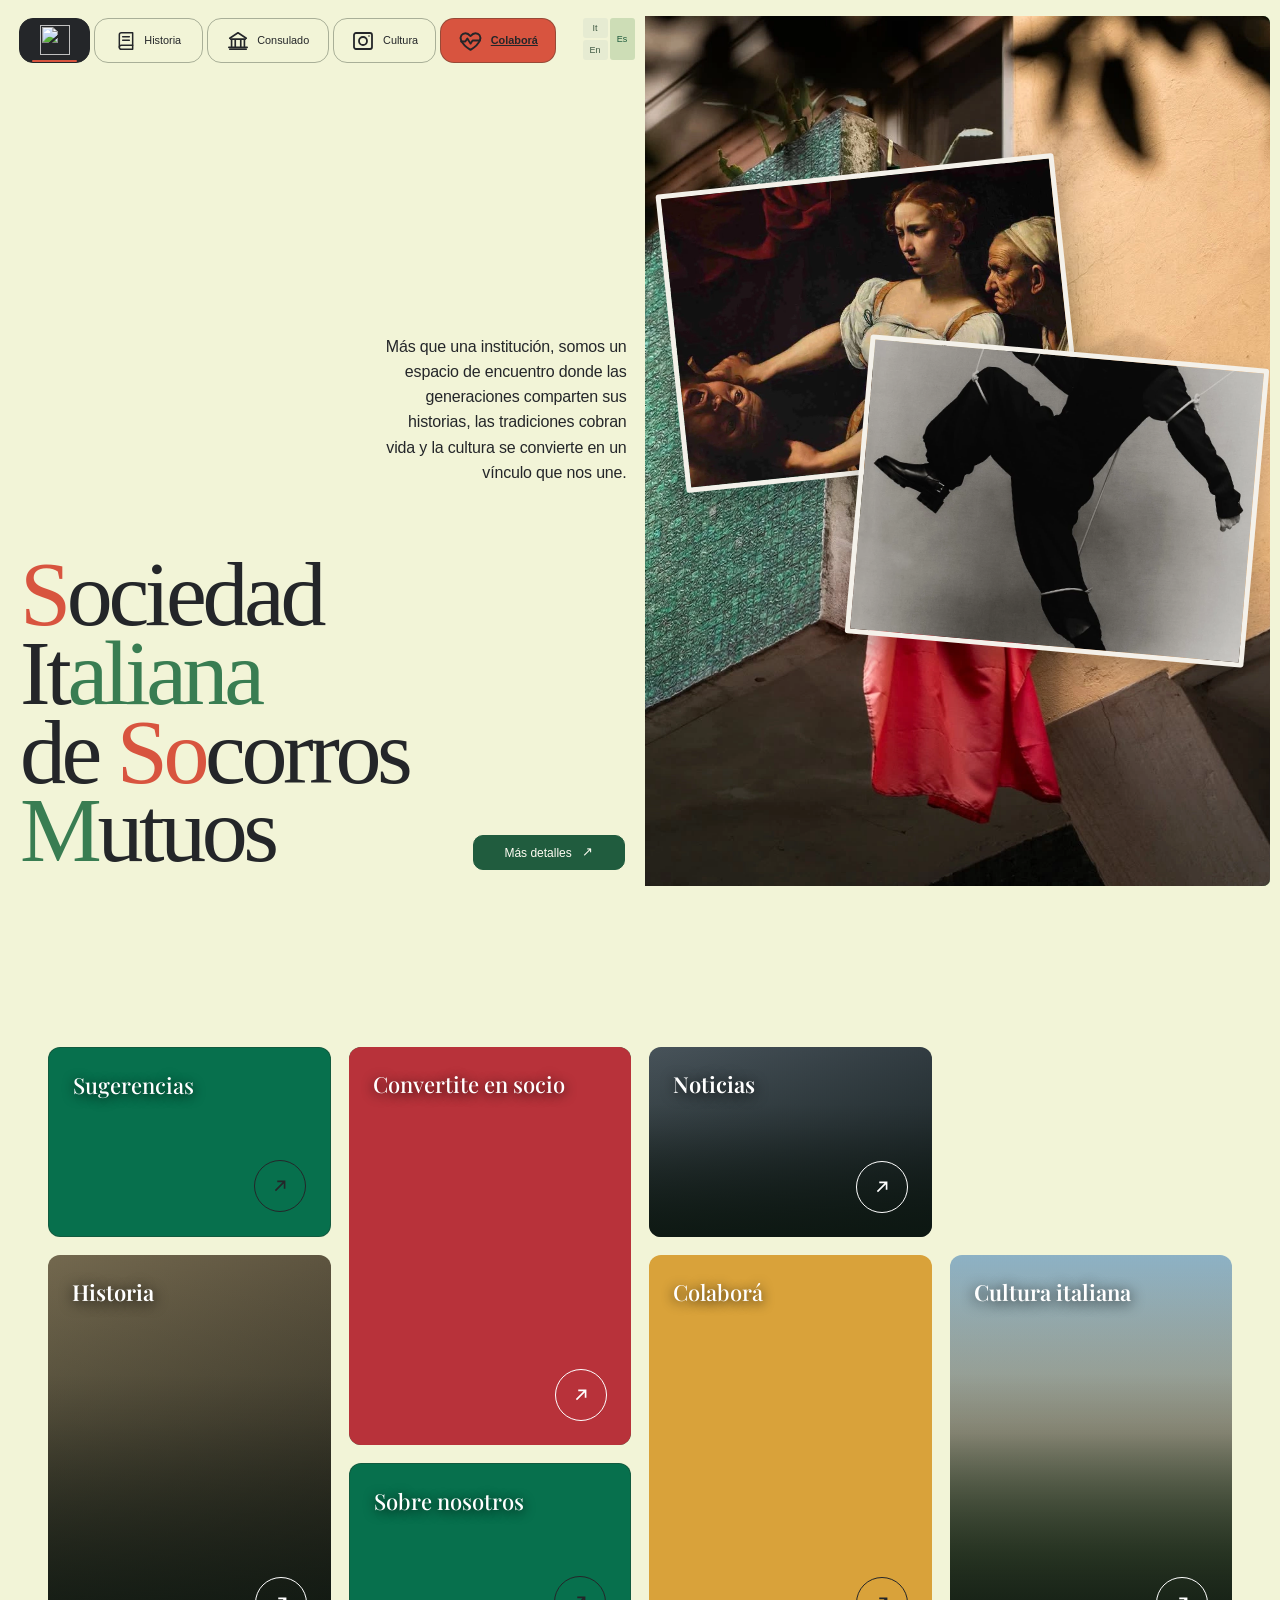
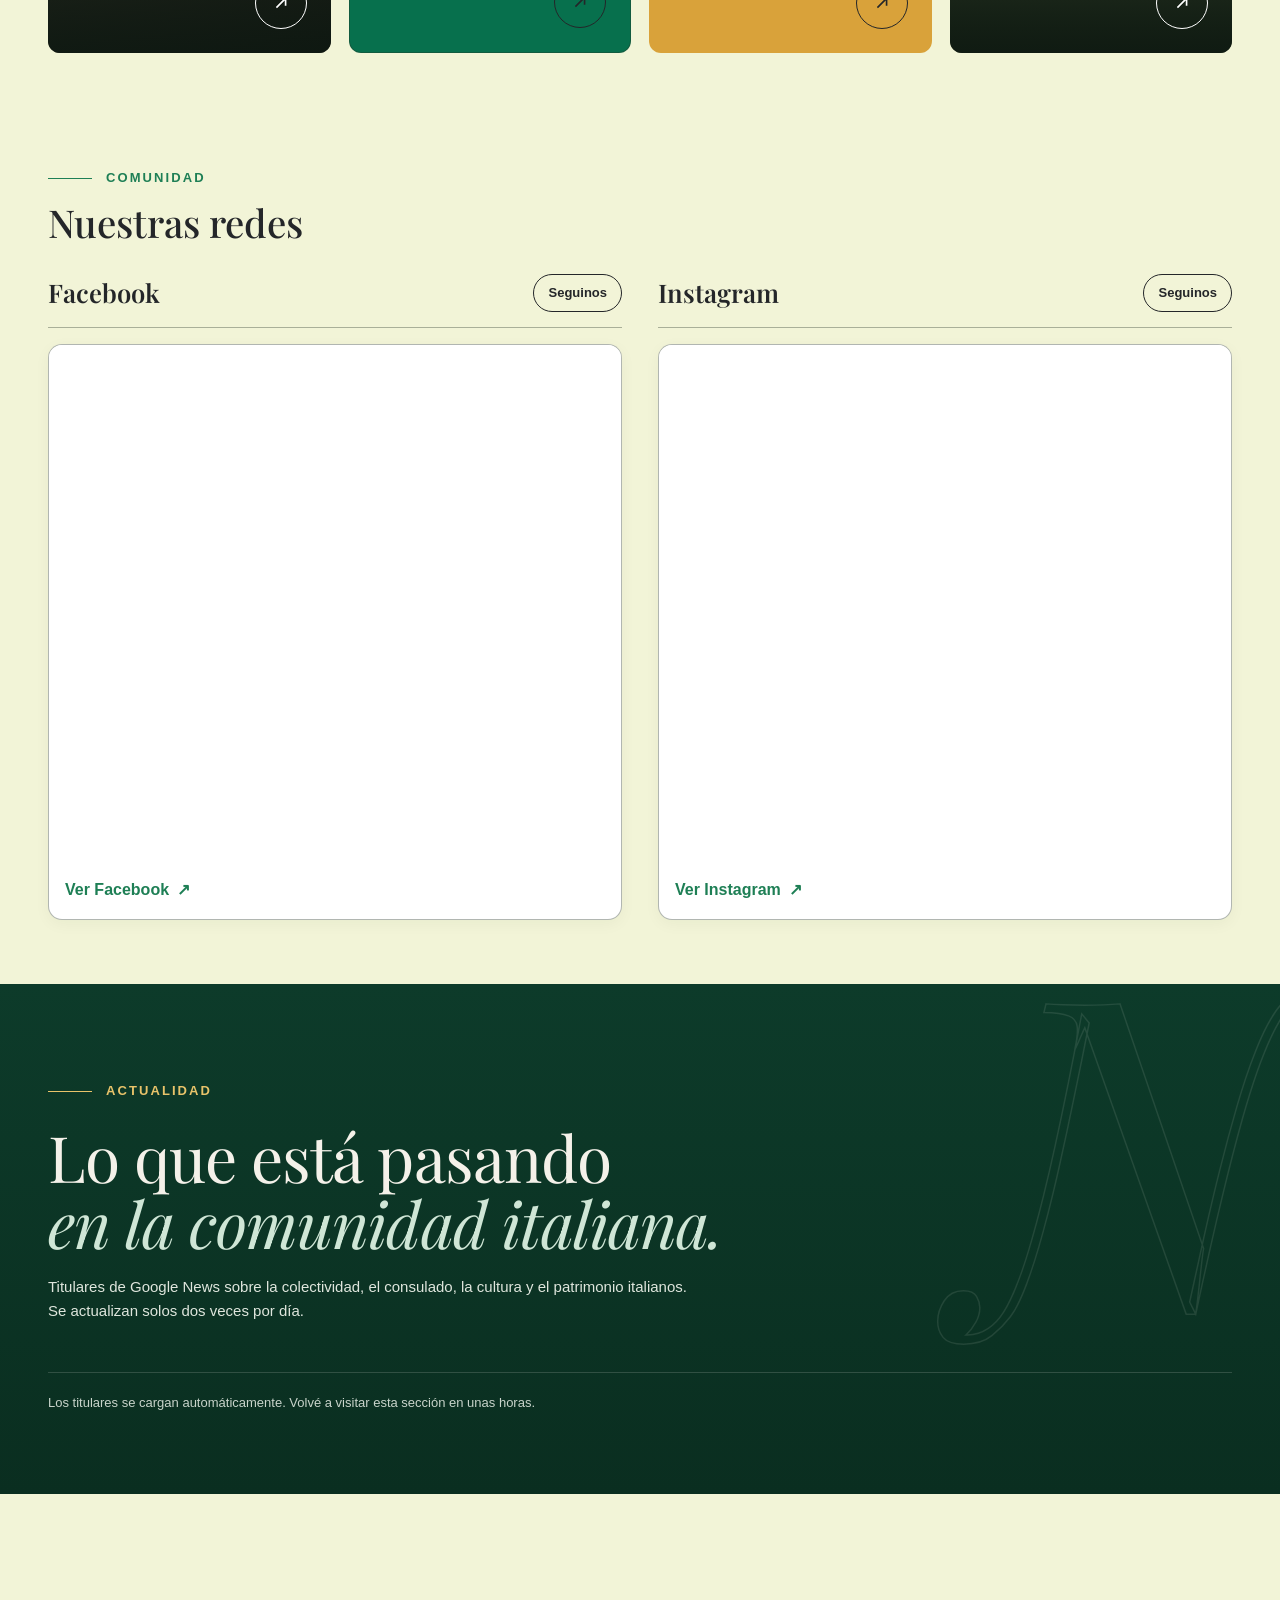
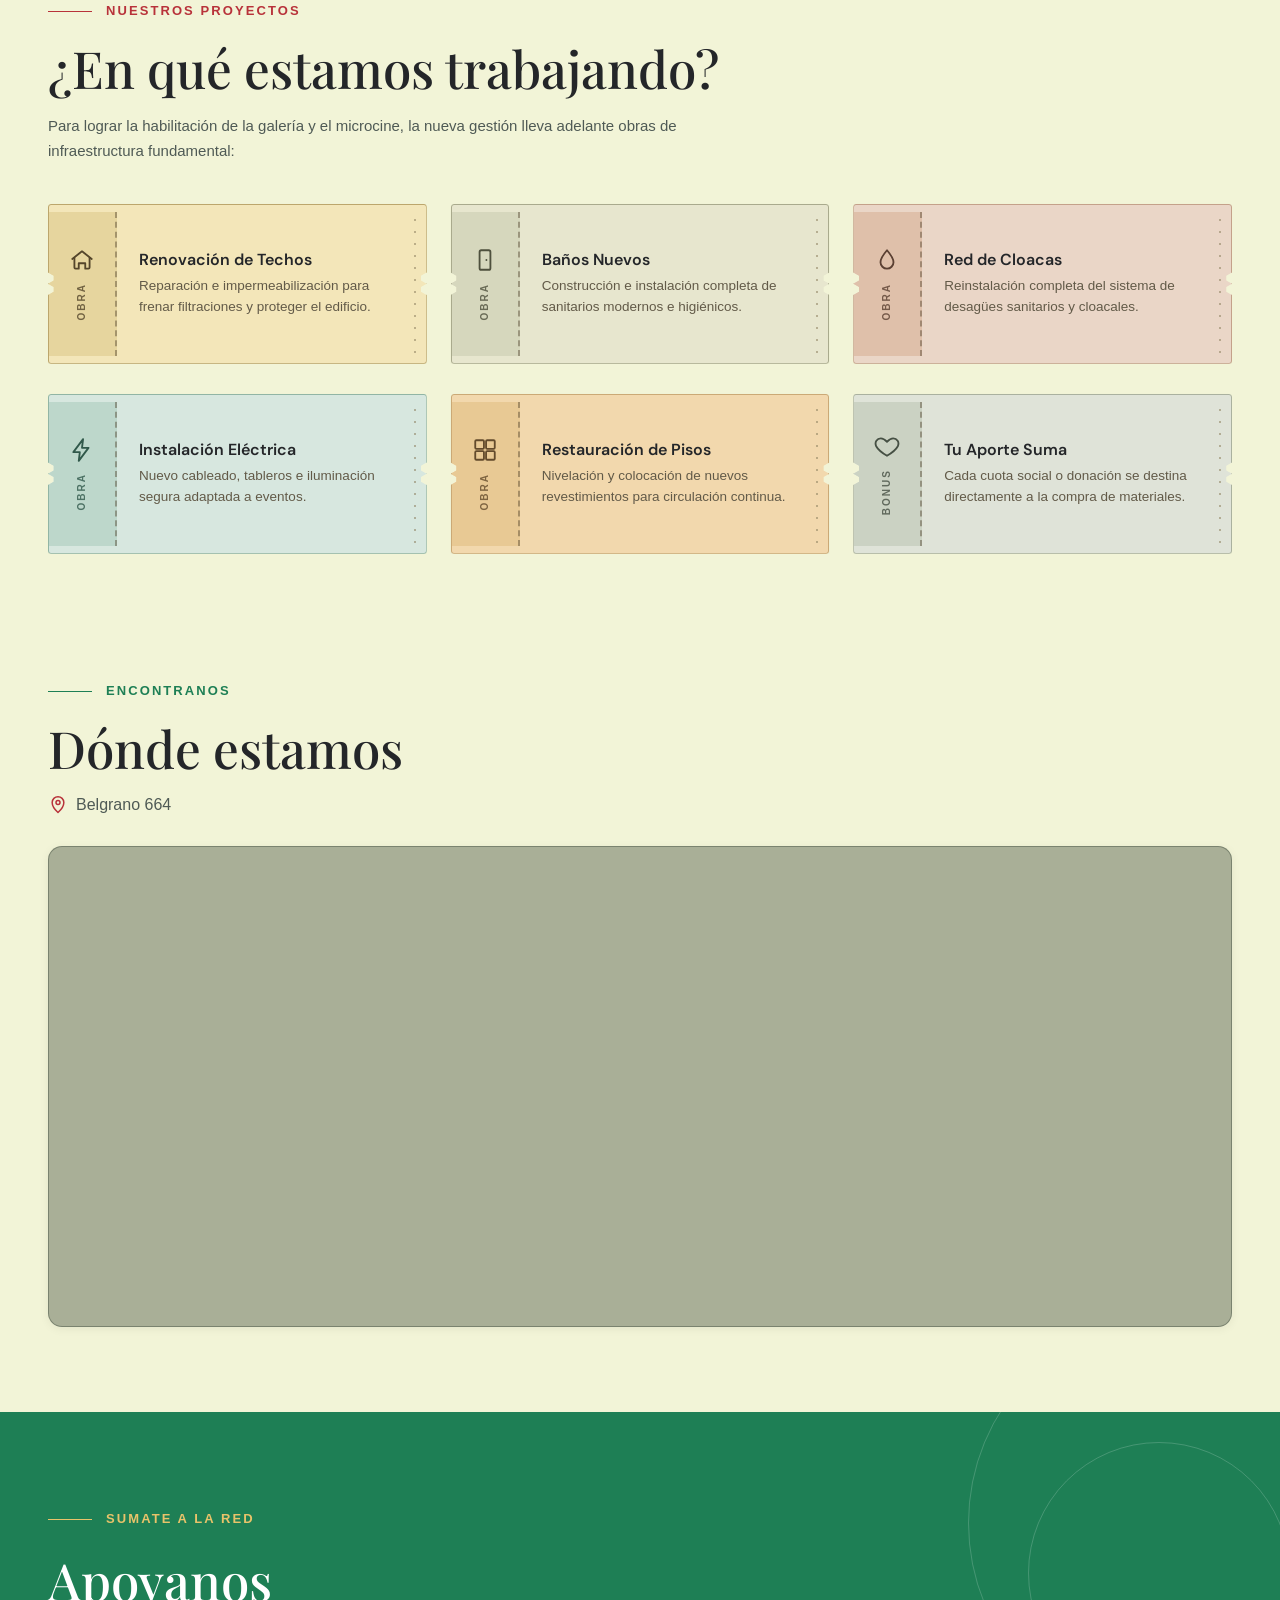
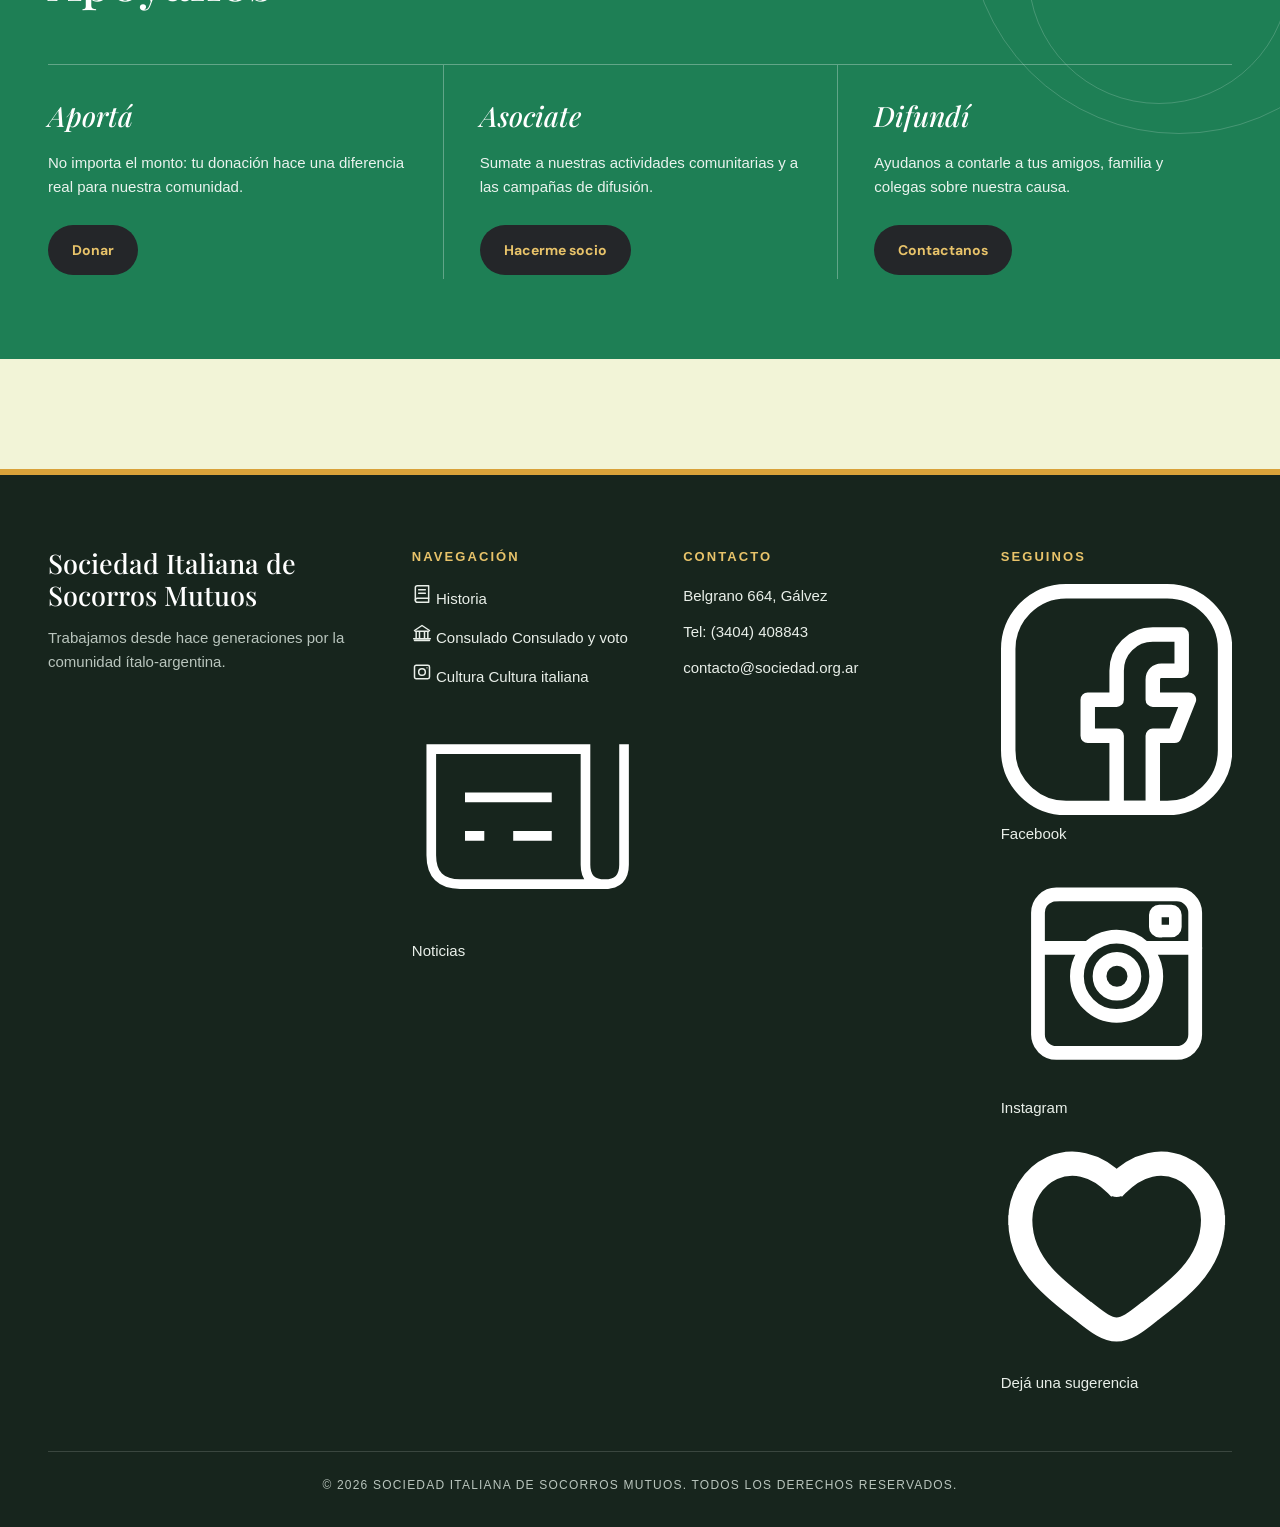
==== index.html @ 92e9dd6b "Sección Noticias" ====
<!DOCTYPE html>
<html lang="es">
<head>
<meta charset="UTF-8">
<meta name="viewport" content="width=device-width, initial-scale=1, viewport-fit=cover">
<title>Sociedad Italiana de Socorros Mutuos</title>
<link rel="shortcut icon" href="img/logo.png" type="image/png">
<link rel="preconnect" href="https://fonts.googleapis.com">
<link rel="preconnect" href="https://fonts.gstatic.com" crossorigin>
<link href="https://fonts.googleapis.com/css2?family=Archivo+Black&family=DM+Sans:wght@400;500;600;700&family=Playfair+Display:ital,wght@0,500;0,600;1,500&display=swap" rel="stylesheet">
<link rel="stylesheet" href="styles.css">
<link rel="stylesheet" href="css/noticias.css">
<script src="script.js?v=2" defer></script>
<script src="js/noticias.js" defer></script>
<script src="js/noticias-portada.js" defer></script>
</head>
<body>

<a class="skip" href="#contenido" data-i18n="skip">Ir al contenido</a>

<main id="contenido">
  <section class="site-card" aria-label="Sociedad Italiana de Socorros Mutuos">
    <section class="intro" aria-labelledby="headline">
      <nav class="navigation" aria-label="Navegación principal">
        <button class="nav-tab active" type="button" data-section="greens" aria-pressed="true" href="index.html">
          <span data-label="inicio"><img src="img/logo.png" class="icon-logo"></span>
        </button>
        <button class="nav-tab" type="button" data-section="historia" aria-pressed="false" href="historia.html">
          <svg class="nav-icon" viewBox="0 0 24 24" aria-hidden="true"><path d="M4 19.5A2.5 2.5 0 0 1 6.5 17H20"/><path d="M6.5 2H20v20H6.5A2.5 2.5 0 0 1 4 19.5v-15A2.5 2.5 0 0 1 6.5 2Z"/><path d="M8 7h8M8 11h8"/></svg>
          <span data-label="historia">Historia</span>
        </button>
        <button class="nav-tab" type="button" data-section="consulado" aria-pressed="false" href="consulado.html" >
<svg class="nav-icon nav-icon--consulate" viewBox="0 0 24 24" aria-hidden="true"><path d="m3 9 9-6 9 6"/><path d="M4 10h16M5 10v9M9 10v9M15 10v9M19 10v9M3 21h18M2 19h20"/></svg>          <span data-label="consulado">Consulado</span>
        </button>
        <button class="nav-tab" type="button" data-section="cultura" aria-pressed="false" href="cultura.html">
<svg class="nav-icon nav-icon--culture" viewBox="0 0 24 24" fill="none" stroke="currentColor" stroke-width="1.8" stroke-linecap="round" stroke-linejoin="round" aria-hidden="true"><rect x="3" y="4" width="18" height="16" rx="2"/><circle cx="12" cy="12" r="4"/><circle cx="18" cy="7" r=".8" fill="currentColor" stroke="none"/></svg>          <span data-label="cultura">Cultura</span>
        </button>
                  <a class="nav-tab" data-section="colabora" href="contacto.html" aria-label="Colaborá">
          <svg class="nav-icon nav-icon--collab" viewBox="0 0 24 24" fill="none" stroke="currentColor" stroke-width="1.8" stroke-linecap="round" stroke-linejoin="round" aria-hidden="true"><path d="M12 21s-7-4.35-9-9.2C1.5 8.2 3.8 5 7.2 5c2 0 3.4 1.1 4.8 2.8C13.4 6.1 14.8 5 16.8 5 20.2 5 22.5 8.2 21 11.8 19 16.65 12 21 12 21Z"/><path d="M3 13h4l2-3 3 5 2-3h7"/></svg>          
          <span data-i18n="navCollab">Colaborá</span>
          </a>
      <div class="languages" aria-label="Idioma">
        <button class="language" type="button" data-lang="it" aria-label="Italiano">It</button>
        <button class="language other" type="button" data-lang="en" aria-label="English">En</button>
        <button class="language active" type="button" data-lang="es" aria-label="Español" aria-pressed="true">Es</button>
      </div>

      </nav>

      <p class="description" id="description">Más que una institución, somos un espacio de encuentro donde las generaciones comparten sus historias, las tradiciones cobran vida y la cultura se convierte en un vínculo que nos une.</p>

      <h1 class="headline" id="headline"><span class="accent-red">S</span><span class="ink">ociedad</span><br><span class="ink">It</span><span class="accent-green">aliana</span><br><span class="ink">de </span><span class="accent-red">So</span><span class="ink">corros</span><br><span class="accent-green">M</span><span class="ink">utuos</span></h1>

      <button class="explore" id="explore" type="button">
        <span id="explore-label">Más detalles</span><span class="arrow" aria-hidden="true">↗</span>
      </button>
    </section>

    <section class="artwork" aria-label="Imagen principal de la Sociedad Italiana">
      <img class="hero-main" src="img/cosmos_84277699.webp" alt="Imagen principal de la Sociedad Italiana">
      <img class="hero-float hero-float--top" src="img/cosmos_1830981906.webp" alt="Detalle visual de la historia de la institución">
      <img class="hero-float hero-float--bottom" src="img/cosmos_593252605.webp" alt="Detalle visual de la cultura italiana">
    </section>
  </section>

  <!-- ACCESOS RÁPIDOS -->
  <section class="access wrap" id="accesos" aria-label="Accesos rápidos">
    <br><br>
    <div class="tiles">
      <a class="tile t-white sug" href="contacto.html"><span data-i18n="tSug">Sugerencias</span><span class="arr"><svg viewBox="0 0 24 24" fill="none" stroke="currentColor" stroke-width="1.8" aria-hidden="true"><path d="M7 17 17 7M9 7h8v8"/></svg></span></a>
      <a class="tile hist" href="historia.html">
        <img class="tile-img" src="img/" alt="" onerror="this.remove()">
        <span data-i18n="tHist">Historia</span><span class="arr"><svg viewBox="0 0 24 24" fill="none" stroke="currentColor" stroke-width="1.8" aria-hidden="true"><path d="M7 17 17 7M9 7h8v8"/></svg></span></a>
      <a class="tile t-green cons" href="consulado.html"><span data-i18n="tCons">Consulado y voto electoral</span><span class="arr"><svg viewBox="0 0 24 24" fill="none" stroke="currentColor" stroke-width="1.8" aria-hidden="true"><path d="M7 17 17 7M9 7h8v8"/></svg></span></a>
      <a class="tile noti" href="#noticias">
        <img class="tile-img" src="img/" alt="" onerror="this.remove()">
        <span data-i18n="tNoti">Noticias</span><span class="arr"><svg viewBox="0 0 24 24" fill="none" stroke="currentColor" stroke-width="1.8" aria-hidden="true"><path d="M7 17 17 7M9 7h8v8"/></svg></span></a>
      <a class="tile t-white sobre" href="nosotros.html"><span data-i18n="tSobre">Sobre nosotros</span><span class="arr"><svg viewBox="0 0 24 24" fill="none" stroke="currentColor" stroke-width="1.8" aria-hidden="true"><path d="M7 17 17 7M9 7h8v8"/></svg></span></a>
      <a class="tile t-gold colab" href="contacto.html"><span data-i18n="tColab">Colaborá</span><span class="arr"><svg viewBox="0 0 24 24" fill="none" stroke="currentColor" stroke-width="1.8" aria-hidden="true"><path d="M7 17 17 7M9 7h8v8"/></svg></span></a>
      <a class="tile t-red conv" href="contacto.html"><span data-i18n="tConv">Convertite en socio</span><span class="arr"><svg viewBox="0 0 24 24" fill="none" stroke="currentColor" stroke-width="1.8" aria-hidden="true"><path d="M7 17 17 7M9 7h8v8"/></svg></span></a>
      <a class="tile cult" href="cultura.html">
        <img class="tile-img" src="img/" alt="" onerror="this.remove()">
        <span data-i18n="tCult">Cultura italiana</span><span class="arr"><svg viewBox="0 0 24 24" fill="none" stroke="currentColor" stroke-width="1.8" aria-hidden="true"><path d="M7 17 17 7M9 7h8v8"/></svg></span></a>
    </div>
  </section>

  <!-- REDES SOCIALES: Facebook e Instagram en columnas paralelas -->
  <section class="social-section wrap" id="redes-sociales" aria-label="Redes sociales">
    <div class="section-heading"><p class="eyebrow">Comunidad</p><h2 class="big">Nuestras redes</h2></div>
    <div class="social-columns">
      <section class="social-panel" aria-labelledby="facebook-title">
        <div class="panel-head"><h3 id="facebook-title">Facebook</h3><a class="follow" id="fb-follow" href="https://www.facebook.com/TeatroMarconiGalvezItaliaUnida/?locale=es_LA" target="_blank" rel="noopener">Seguinos</a></div>
        <div class="social-embed social-embed--facebook"><iframe title="Publicaciones de Facebook: Teatro Marconi Gálvez Italia Unida" src="https://www.facebook.com/plugins/page.php?href=https%3A%2F%2Fwww.facebook.com%2FTeatroMarconiGalvezItaliaUnida%2F%3Flocale%3Des_LA&tabs=timeline&width=500&height=520&small_header=false&adapt_container_width=true&hide_cover=false&show_facepile=true" width="500" height="520" style="border:none;overflow:hidden;width:100%;max-width:500px" scrolling="no" frameborder="0" allowfullscreen="true" allow="autoplay; clipboard-write; encrypted-media; picture-in-picture; web-share"></iframe><a href="https://www.facebook.com/TeatroMarconiGalvezItaliaUnida/?locale=es_LA" target="_blank" rel="noopener">Ver Facebook <span aria-hidden="true">↗</span></a></div>
      </section>
      <section class="social-panel" aria-labelledby="instagram-title">
        <div class="panel-head"><h3 id="instagram-title">Instagram</h3><a class="follow" id="ig-link" href="https://www.instagram.com/sociedaditalianagalvez/" target="_blank" rel="noopener">Seguinos</a></div>
        <div class="social-embed social-embed--instagram"><iframe title="Perfil de Instagram de Sociedad Italiana Gálvez" src="https://www.instagram.com/sociedaditalianagalvez/embed" width="400" height="520" style="border:0;width:100%;max-width:400px" frameborder="0" scrolling="no" allowtransparency="true"></iframe><a href="https://www.instagram.com/sociedaditalianagalvez/" target="_blank" rel="noopener">Ver Instagram <span aria-hidden="true">↗</span></a></div>
      </section>
    </div>
  </section>

  <!-- NOTICIAS DE ITALIA: sección independiente debajo de las redes -->
  

  <!-- NOTICIAS: titulares automáticos de Google News (GitHub Actions actualiza js/noticias.js dos veces por día) -->
  <section class="noticias-franja" id="noticias" aria-labelledby="noticias-titulo">
    <div class="wrap noticias-in">
      <p class="eyebrow" data-noticias="eyebrow">Actualidad</p>
      <h2 class="noticias-titulo" id="noticias-titulo"><span data-noticias="titulo">Lo que está pasando</span> <em data-noticias="tituloEm">en la comunidad italiana.</em></h2>
      <p class="noticias-nota" data-noticias="nota">Titulares de Google News sobre la colectividad, el consulado, la cultura y el patrimonio italianos. Se actualizan solos dos veces por día.</p>
      <ol class="noticias-lista" id="noticias-lista"></ol>
      <p class="noticias-estado" id="noticias-estado"></p>
    </div>
  </section>

  <!-- EN QUÉ ESTAMOS TRABAJANDO -->
  <section class="works wrap">
    <p class="eyebrow" data-i18n="worksEyebrow">Nuestros proyectos</p>
    <h2 class="big" data-i18n="worksTitle">¿En qué estamos trabajando?</h2>
    <p class="works-sub" data-i18n="worksSub">Para lograr la habilitación de la galería y el microcine, la nueva gestión lleva adelante obras de infraestructura fundamental:</p>
    <div class="tickets" id="works-grid"></div>
  </section>

  <!-- DÓNDE ESTAMOS -->
  <section class="map-sec wrap">
    <p class="eyebrow" data-i18n="mapEyebrow">Encontranos</p>
    <h2 class="big" data-i18n="mapTitle">Dónde estamos</h2>
    <p class="map-addr">
      <svg viewBox="0 0 24 24" fill="none" stroke="currentColor" stroke-width="1.8" stroke-linecap="round" stroke-linejoin="round" aria-hidden="true"><path d="M12 21s7-6.2 7-12a7 7 0 1 0-14 0c0 5.8 7 12 7 12Z"/><circle cx="12" cy="9" r="2.4"/></svg>
      Belgrano 664
    </p>
    <div class="map-frame">
      <iframe src="https://www.google.com/maps?q=Belgrano+664&output=embed" loading="lazy" referrerpolicy="no-referrer-when-downgrade" title="Mapa: Belgrano 664"></iframe>
    </div>
    <br>
  </section>
</main>

  <!-- APOYANOS -->
  <section class="support">
    <div class="wrap support-in">
      <p class="eyebrow" data-i18n="supportEyebrow">Sumate a la red</p>
      <h2 class="big" data-i18n="supportTitle">Apoyanos</h2>
      <div class="support-grid">
        <div class="support-col">
          <h3 data-i18n="supportDonateTitle">Aportá</h3>
          <p data-i18n="supportDonateText">No importa el monto: tu donación hace una diferencia real para nosotros.</p>
          <a class="support-btn" href="contacto.html" data-i18n="supportDonateBtn">Donar</a>
        </div>
        <div class="support-col">
          <h3 data-i18n="supportJoinTitle">Asociate</h3>
          <p data-i18n="supportJoinText">Tu membresía nos permite sostener nuestros proyectos y crecer mes a mes.</p>
          <a class="support-btn" href="contacto.html" data-i18n="supportJoinBtn">Hacerme socio</a>
        </div>
        <div class="support-col">
          <h3 data-i18n="supportShareTitle">Colaborá</h3>
          <p data-i18n="supportShareText">Sumá tu empresa como sponsor o colaborá con insumos para potenciar nuestro trabajo.</p>
          <a class="support-btn" href="contacto.html" data-i18n="supportShareBtn">Contactanos</a>
        </div>
      </div>
    </div>
  </section>

<!-- PIE DE PÁGINA -->
<footer class="foot">
  <div class="foot-in">
    <div class="foot-grid">
      <div>
        <p class="foot-logo" data-i18n="orgName">Sociedad Italiana de Socorros Mutuos</p>
        <p class="foot-sub" data-i18n="footAbout">Trabajamos desde hace generaciones por la comunidad ítalo-argentina.</p>
      </div>
      <div>
        <h4 data-i18n="fNav">Navegación</h4>
        <ul>
          <li>
            <svg class="nav-icon" viewBox="0 0 24 24" aria-hidden="true"><path d="M4 19.5A2.5 2.5 0 0 1 6.5 17H20"/><path d="M6.5 2H20v20H6.5A2.5 2.5 0 0 1 4 19.5v-15A2.5 2.5 0 0 1 6.5 2Z"/><path d="M8 7h8M8 11h8"/></svg>
            <a href="historia.html" data-i18n="fHist">Sobre nosotros</a></li>

          <li><svg class="nav-icon nav-icon--consulate" viewBox="0 0 24 24" aria-hidden="true"><path d="m3 9 9-6 9 6"/><path d="M4 10h16M5 10v9M9 10v9M15 10v9M19 10v9M3 21h18M2 19h20"/></svg>          <span data-label="consulado">Consulado</span>
<a href="consulado.html" data-i18n="fCons">Consulado y voto</a></li>

          <li><svg class="nav-icon nav-icon--culture" viewBox="0 0 24 24" fill="none" stroke="currentColor" stroke-width="1.8" stroke-linecap="round" stroke-linejoin="round" aria-hidden="true"><rect x="3" y="4" width="18" height="16" rx="2"/><circle cx="12" cy="12" r="4"/><circle cx="18" cy="7" r=".8" fill="currentColor" stroke="none"/></svg>          <span data-label="cultura">Cultura</span>
<a href="cultura.html" data-i18n="fCult">Cultura italiana</a></li>

          <li><svg viewBox="0 0 24 24" role="img" xmlns="http://www.w3.org/2000/svg" aria-labelledby="newsIconTitle" stroke="#ffffff" stroke-width="1" stroke-linecap="square" stroke-linejoin="miter" fill="none" color="#000000"><g id="SVGRepo_bgCarrier" stroke-width="0"></g><g id="SVGRepo_tracerCarrier" stroke-linecap="round" stroke-linejoin="round"></g><g id="SVGRepo_iconCarrier"> <title id="newsIconTitle">News</title> <path d="M22 5L22 17C22 18.3333333 21.3333333 19 20 19 18.6666667 19 18 18.3333333 18 17L18 5 2 5 2 16C2 18 3 19 5 19 7 19 12 19 20 19M6 14L7 14M11 14L14 14M6 10L14 10"></path> </g></svg>
             <a href="#noticias" data-i18n="fNews">Noticias</a></li>
        </ul>
      </div>
      <div>
        <h4 data-i18n="fContact">Contacto</h4>
        <ul>
          <li>Belgrano 664, Gálvez</li>
          <li>Tel: (3404) 408843</li>
          <li><a href="mailto:contacto@sociedad.org.ar">contacto@sociedad.org.ar</a></li>
        </ul>
      </div>
      <div>
        <h4 data-i18n="fFollow">Seguinos</h4>
        <ul>
          <li>
            <svg version="1.1" id="Icons" xmlns="http://www.w3.org/2000/svg" xmlns:xlink="http://www.w3.org/1999/xlink" viewBox="0 0 32 32" xml:space="preserve" fill="#ffffff" stroke="#ffffff"><g id="SVGRepo_bgCarrier" stroke-width="0"></g><g id="SVGRepo_tracerCarrier" stroke-linecap="round" stroke-linejoin="round"></g><g id="SVGRepo_iconCarrier"> <style type="text/css"> .st0{fill:none;stroke:#ffffff;stroke-width:2;stroke-linecap:round;stroke-linejoin:round;stroke-miterlimit:10;} .st1{fill:none;stroke:#ffffff;stroke-width:2;} .st2{fill:none;stroke:#ffffff;stroke-width:2;stroke-miterlimit:10;} </style> <path class="st0" d="M23,31H9c-4.4,0-8-3.6-8-8V9c0-4.4,3.6-8,8-8h14c4.4,0,8,3.6,8,8v14C31,27.4,27.4,31,23,31z"></path> <path class="st0" d="M26,16h-5v-2.8c0-0.7,0.5-1.2,1.2-1.2H25V7h-4h0c-2.8,0-5,2.2-5,5v0v4h-4v5h4v10h5V21h3L26,16z"></path> </g></svg>
            <a href="https://www.facebook.com/TeatroMarconiGalvezItaliaUnida/?locale=es_LA" data-link="fb" target="_blank" rel="noopener">Facebook</a></li>
          <li>
            <svg version="1.1" id="Layer_1" xmlns="http://www.w3.org/2000/svg" xmlns:xlink="http://www.w3.org/1999/xlink" viewBox="0 0 40 40" enable-background="new 0 0 40 40" xml:space="preserve" fill="#ffffff" stroke="#ffffff"><g id="SVGRepo_bgCarrier" stroke-width="0"></g><g id="SVGRepo_tracerCarrier" stroke-linecap="round" stroke-linejoin="round"></g><g id="SVGRepo_iconCarrier"> <g display="none"> <path display="inline" d="M20.01,36.5c-0.277,0-0.537-0.137-0.693-0.368L9.468,21.529c-1.171-1.861-1.79-3.993-1.79-6.162 C7.678,8.824,13.206,3.5,20,3.5c6.795,0,12.322,5.324,12.322,11.867c0,2.164-0.612,4.284-1.77,6.129l-9.851,14.636 C20.547,36.363,20.287,36.5,20.01,36.5L20.01,36.5z M20,5.17c-5.873,0-10.652,4.574-10.652,10.197c0,1.854,0.525,3.669,1.52,5.251 l9.14,13.55l9.146-13.581c0.981-1.566,1.499-3.371,1.499-5.22C30.652,9.744,25.873,5.17,20,5.17L20,5.17z"></path> <path display="inline" d="M20,20.857c-3.159,0-5.728-2.482-5.728-5.535c0-3.051,2.569-5.534,5.728-5.534s5.729,2.483,5.729,5.534 C25.729,18.375,23.158,20.857,20,20.857L20,20.857z M20,11.458c-2.237,0-4.057,1.734-4.057,3.864c0,2.13,1.82,3.865,4.057,3.865 s4.058-1.734,4.058-3.865C24.058,13.192,22.236,11.458,20,11.458L20,11.458z"></path> </g> <path display="none" d="M36.705,34.289L26.059,23.615c3.918-4.69,3.688-11.708-0.707-16.114C23.1,5.243,20.104,4,16.919,4 S10.74,5.243,8.488,7.501c-4.647,4.66-4.647,12.241,0,16.899c2.253,2.257,5.248,3.5,8.431,3.5c2.866,0,5.573-1.015,7.728-2.86 l10.639,10.665C35.479,35.902,35.738,36,35.994,36s0.514-0.098,0.709-0.293C37.096,35.316,37.097,34.68,36.705,34.289z M9.766,23.126c-3.945-3.958-3.945-10.395,0-14.351c1.912-1.914,4.452-2.97,7.153-2.97s5.243,1.056,7.153,2.97 c3.946,3.956,3.946,10.394,0,14.351c-1.91,1.914-4.452,2.969-7.153,2.969S11.678,25.04,9.766,23.126z"></path> <path display="none" d="M25.38,34.848c-0.066,0-0.136-0.009-0.206-0.024l-10.498-2.561l-10.61,2.561 c-0.069,0.016-0.139,0.024-0.205,0.024c-0.191,0-0.38-0.064-0.532-0.184C3.12,34.5,3,34.252,3,33.986V8.635 c0-0.397,0.27-0.741,0.657-0.836l10.76-2.623l0.407,0.003l10.504,2.558l10.607-2.561c0.065-0.016,0.135-0.023,0.203-0.023 c0.195,0,0.38,0.063,0.533,0.183C36.881,5.499,37,5.746,37,6.012v25.352c0,0.397-0.27,0.741-0.656,0.837l-10.759,2.622 C25.516,34.839,25.446,34.848,25.38,34.848L25.38,34.848z M15.481,30.688l9.039,2.203V9.311l-9.039-2.203V30.688z M26.24,9.311 v23.58l9.039-2.202V7.108L26.24,9.311z M4.721,9.311v23.58l9.039-2.202V7.108L4.721,9.311z"></path> <g display="none"> <path display="inline" d="M9.708,35C7.112,35,5,32.893,5,30.303c0-2.592,2.112-4.699,4.708-4.699c2.595,0,4.707,2.107,4.707,4.699 C14.415,32.893,12.303,35,9.708,35L9.708,35z M9.708,27.445c-1.578,0-2.863,1.281-2.863,2.857c0,1.574,1.285,2.855,2.863,2.855 c1.578,0,2.861-1.281,2.861-2.855C12.568,28.727,11.285,27.445,9.708,27.445L9.708,27.445z"></path> <path display="inline" d="M24.574,35c-0.621,0-1.125-0.505-1.125-1.126c0-9.552-7.771-17.324-17.323-17.324 C5.505,16.55,5,16.045,5,15.425s0.505-1.126,1.126-1.126c10.792,0,19.573,8.781,19.573,19.575C25.699,34.495,25.193,35,24.574,35 L24.574,35z"></path> <path display="inline" d="M33.916,35c-0.597,0-1.082-0.486-1.082-1.084c0-14.75-12-26.751-26.751-26.751 C5.486,7.165,5,6.68,5,6.083C5,5.486,5.486,5,6.083,5C22.027,5,35,17.972,35,33.916C35,34.514,34.514,35,33.916,35L33.916,35z"></path> </g> <g display="none"> <path display="inline" fill-rule="evenodd" clip-rule="evenodd" d="M20,29.616c-6.911,0-13.412-3.681-17-9.615 c3.588-5.935,10.089-9.617,17-9.617c6.91,0,13.412,3.682,17,9.617C33.412,25.936,26.91,29.616,20,29.616L20,29.616z M19.998,12.254 c-5.817,0-11.309,2.848-14.687,7.618l-0.088,0.125l0.088,0.124c3.378,4.77,8.87,7.618,14.687,7.618 c5.82,0,11.311-2.849,14.687-7.618l0.089-0.124l-0.089-0.125C31.309,15.103,25.818,12.254,19.998,12.254L19.998,12.254z"></path> <path display="inline" fill-rule="evenodd" clip-rule="evenodd" d="M19.987,13.521c-3.574,0-6.478,2.9-6.478,6.479 c0,3.579,2.904,6.478,6.478,6.478c3.581,0,6.478-2.898,6.478-6.478C26.465,16.42,23.568,13.521,19.987,13.521z M19.987,24.857 c-2.68,0-4.858-2.175-4.858-4.858s2.178-4.859,4.858-4.859c2.686,0,4.858,2.175,4.858,4.859S22.673,24.857,19.987,24.857z"></path> </g> <path display="none" d="M7.336,35.5c-0.399,0-0.725-0.325-0.725-0.726v-7.599c0-0.4,0.326-0.725,0.725-0.725h3.181v-6.336 c0-0.342,0.276-0.619,0.619-0.619h8.247v-5.949h-3.181c-0.398,0-0.725-0.325-0.725-0.726V5.223c0-0.399,0.326-0.723,0.725-0.723 h7.598c0.398,0,0.725,0.324,0.725,0.723v7.599c0,0.401-0.326,0.726-0.725,0.726H20.62v5.949h8.245c0.341,0,0.618,0.277,0.618,0.619 v6.336h3.182c0.397,0,0.724,0.324,0.724,0.725v7.599c0,0.399-0.326,0.725-0.724,0.725h-7.599c-0.4,0-0.726-0.325-0.726-0.725v-7.599 c0-0.4,0.325-0.725,0.726-0.725h3.179v-5.717H11.754v5.717h3.18c0.399,0,0.725,0.324,0.725,0.725v7.599 c0,0.4-0.325,0.726-0.725,0.726H7.336z M8.061,34.051h6.149V27.9H8.061V34.051z M25.79,34.051h6.149V27.9H25.79V34.051z M16.927,12.099h6.146V5.949h-6.146V12.099z"></path> <g display="none"> <path display="inline" d="M11.018,35.01c-0.402,0-0.736-0.314-0.759-0.717L8.879,9.946H5.75c-0.419,0-0.76-0.342-0.76-0.76 c0-0.419,0.341-0.761,0.76-0.761h3.59L9.495,8.45L9.6,8.426h5.171V5.75c0-0.419,0.34-0.76,0.76-0.76h8.939 c0.419,0,0.76,0.341,0.76,0.76v2.676h5.174l0.175,0.028l0.118-0.028h3.554c0.419,0,0.76,0.342,0.76,0.761 c0,0.418-0.341,0.76-0.76,0.76h-3.128l-1.36,24.346c-0.023,0.402-0.356,0.718-0.759,0.718H11.018z M11.735,33.49h16.549L29.6,9.946 H10.4L11.735,33.49z M16.29,8.426h7.42V6.51h-7.42V8.426z"></path> <path display="inline" d="M14.302,12.201c-0.249,0.012-0.435,0.102-0.57,0.252c-0.135,0.152-0.203,0.348-0.192,0.551l0.998,17.608 c0.024,0.401,0.357,0.716,0.759,0.716v0.19l0.045-0.19c0.417-0.024,0.737-0.385,0.715-0.804l-0.999-17.606 C15.034,12.516,14.702,12.201,14.302,12.201L14.302,12.201z"></path> <path display="inline" d="M25.709,12.202c-0.445,0-0.776,0.314-0.8,0.716l-1,17.606c-0.022,0.419,0.298,0.779,0.717,0.804 l0.044,0.19v-0.19c0.402,0,0.735-0.314,0.757-0.716l1.001-17.608c0.011-0.203-0.058-0.398-0.192-0.551 c-0.136-0.15-0.321-0.24-0.523-0.251C25.711,12.202,25.71,12.202,25.709,12.202L25.709,12.202z"></path> <path display="inline" d="M20,12.201c-0.419,0-0.76,0.341-0.76,0.76v17.607c0,0.419,0.341,0.76,0.76,0.76s0.76-0.341,0.76-0.76 V12.961C20.76,12.542,20.419,12.201,20,12.201L20,12.201z"></path> </g> <g display="none"> <path display="inline" d="M8.236,15.765C5.901,15.765,4,17.665,4,20c0,2.336,1.901,4.234,4.236,4.234 c2.336,0,4.235-1.898,4.235-4.234C12.472,17.665,10.572,15.765,8.236,15.765z M8.236,22.824c-1.557,0-2.823-1.268-2.823-2.824 c0-1.557,1.267-2.824,2.823-2.824c1.558,0,2.822,1.267,2.822,2.824C11.059,21.557,9.794,22.824,8.236,22.824z"></path> <path display="inline" d="M20,15.765c-2.334,0-4.236,1.899-4.236,4.235c0,2.336,1.902,4.234,4.236,4.234 c2.337,0,4.236-1.898,4.236-4.234C24.236,17.665,22.337,15.765,20,15.765z M20,22.824c-1.557,0-2.822-1.268-2.822-2.824 c0-1.557,1.266-2.824,2.822-2.824c1.559,0,2.822,1.267,2.822,2.824C22.822,21.557,21.559,22.824,20,22.824z"></path> <path display="inline" d="M31.764,15.765c-2.334,0-4.235,1.899-4.235,4.235c0,2.336,1.901,4.234,4.235,4.234 C34.101,24.234,36,22.336,36,20C36,17.665,34.101,15.765,31.764,15.765z M31.764,22.824c-1.556,0-2.822-1.268-2.822-2.824 c0-1.557,1.267-2.824,2.822-2.824c1.559,0,2.823,1.267,2.823,2.824C34.587,21.557,33.322,22.824,31.764,22.824z"></path> </g> <path display="none" d="M33.125,19.125H8.98L20.841,7.5c0.345-0.338,0.351-0.892,0.013-1.237s-0.892-0.35-1.237-0.012L6.262,19.339 C6.095,19.503,6,19.729,6,19.965c0,0.005,0,0.011,0,0.017C6,19.989,6,19.994,6,20c0,0.319,0.171,0.598,0.427,0.751L19.69,33.75 c0.17,0.167,0.392,0.25,0.613,0.25c0.227,0,0.453-0.088,0.625-0.262c0.338-0.346,0.332-0.9-0.013-1.238L9.055,20.875h24.07 C33.607,20.875,34,20.483,34,20S33.607,19.125,33.125,19.125z"></path> <path display="none" d="M34,20c0-0.32-0.172-0.599-0.428-0.751L20.31,6.25c-0.345-0.338-0.899-0.333-1.237,0.012 S18.738,7.161,19.084,7.5l11.861,11.625H6.875C6.393,19.125,6,19.517,6,20s0.393,0.875,0.875,0.875H31.02L19.158,32.5 c-0.344,0.339-0.35,0.893-0.012,1.238C19.318,33.912,19.545,34,19.771,34c0.221,0,0.442-0.083,0.612-0.25l13.353-13.089 C33.904,20.497,34,20.271,34,20.035c0-0.005-0.001-0.011-0.001-0.017C33.999,20.011,34,20.006,34,20z"></path> <path display="none" d="M33.75,19.616L20.66,6.262C20.496,6.095,20.271,6,20.037,6c-0.007,0-0.014,0.001-0.02,0.001S20.006,6,20,6 c-0.32,0-0.598,0.172-0.751,0.428L6.25,19.69c-0.338,0.345-0.332,0.899,0.013,1.237c0.171,0.167,0.391,0.25,0.612,0.25 c0.227-0.001,0.454-0.088,0.625-0.263l11.625-11.86v24.07C19.125,33.607,19.518,34,20,34c0.483,0,0.875-0.393,0.875-0.875V8.981 L32.5,20.841c0.338,0.345,0.893,0.35,1.237,0.013C34.082,20.515,34.088,19.96,33.75,19.616z"></path> <path display="none" d="M33.737,19.071c-0.345-0.337-0.899-0.332-1.237,0.014l-11.625,11.86V6.875C20.875,6.392,20.483,6,20,6 c-0.482,0-0.875,0.392-0.875,0.875V31.02L7.5,19.159c-0.338-0.345-0.892-0.351-1.237-0.013c-0.345,0.338-0.351,0.892-0.013,1.237 l13.09,13.354C19.504,33.905,19.729,34,19.965,34c0.005,0,0.012-0.001,0.018-0.001C19.989,33.999,19.994,34,20,34 c0.32,0,0.599-0.172,0.752-0.428L33.75,20.31C34.088,19.965,34.082,19.41,33.737,19.071z"></path> <path display="none" d="M26.714,34c-0.222,0-0.442-0.083-0.612-0.251l-13.429-13.16c-0.167-0.164-0.262-0.39-0.262-0.624 c0-0.236,0.095-0.462,0.262-0.626L26.027,6.251c0.344-0.339,0.898-0.334,1.237,0.011c0.338,0.346,0.331,0.899-0.013,1.237 L14.536,19.965l12.79,12.536c0.345,0.337,0.351,0.892,0.013,1.237C27.168,33.912,26.939,34,26.714,34z"></path> <path display="none" d="M13.36,34c-0.225,0-0.453-0.088-0.624-0.262c-0.339-0.346-0.333-0.899,0.01-1.237l12.717-12.466 L12.673,7.499c-0.345-0.339-0.35-0.893-0.013-1.237c0.34-0.344,0.894-0.35,1.238-0.012l13.429,13.161 c0.167,0.164,0.262,0.39,0.262,0.624c0,0.236-0.094,0.461-0.262,0.625L13.974,33.75C13.803,33.917,13.581,34,13.36,34z"></path> <path display="none" d="M5.938,28.131c-0.236,0-0.474-0.089-0.657-0.269c-0.368-0.362-0.375-0.956-0.012-1.325L19.37,12.149 c0.176-0.179,0.417-0.28,0.669-0.28s0.493,0.101,0.669,0.28l14.023,14.308c0.363,0.369,0.356,0.963-0.012,1.326 c-0.37,0.361-0.965,0.356-1.326-0.014L20.039,14.146L6.608,27.85C6.423,28.037,6.182,28.13,5.938,28.131z"></path> <path display="none" d="M19.962,28.131c-0.253,0-0.493-0.102-0.67-0.281L5.27,13.542c-0.364-0.37-0.357-0.963,0.011-1.326 c0.372-0.362,0.965-0.356,1.326,0.013l13.354,13.625l13.433-13.704c0.361-0.37,0.954-0.376,1.326-0.015 c0.368,0.363,0.375,0.957,0.013,1.327L20.632,27.85C20.454,28.029,20.214,28.131,19.962,28.131z"></path> <g display="none"> <path display="inline" d="M6.72,34C6.323,34,6,33.678,6,33.281v-5.811c0-0.396,0.323-0.721,0.72-0.721h5.81 c0.397,0,0.72,0.324,0.72,0.721v5.811c0,0.396-0.323,0.719-0.72,0.719H6.72z M7.439,32.561h4.371v-4.371H7.439V32.561z"></path> <path display="inline" d="M17.095,34c-0.396,0-0.72-0.322-0.72-0.719v-5.811c0-0.396,0.323-0.721,0.72-0.721h5.811 c0.396,0,0.72,0.324,0.72,0.721v5.811c0,0.396-0.323,0.719-0.72,0.719H17.095z M17.815,32.561h4.371v-4.371h-4.371V32.561z"></path> <path display="inline" d="M27.471,34c-0.397,0-0.721-0.322-0.721-0.719v-5.811c0-0.396,0.323-0.721,0.721-0.721h5.81 c0.396,0,0.72,0.324,0.72,0.721v5.811C34,33.678,33.677,34,33.28,34H27.471z M28.189,32.561h4.371v-4.371h-4.371V32.561z"></path> <path display="inline" d="M6.72,23.625c-0.396,0-0.72-0.322-0.72-0.719v-5.811c0-0.397,0.323-0.72,0.72-0.72h5.81 c0.397,0,0.72,0.323,0.72,0.72v5.811c0,0.396-0.323,0.719-0.72,0.719H6.72z M7.439,22.186h4.371v-4.371H7.439V22.186z"></path> <path display="inline" d="M17.095,23.625c-0.396,0-0.72-0.322-0.72-0.719v-5.811c0-0.397,0.323-0.72,0.72-0.72h5.811 c0.396,0,0.72,0.323,0.72,0.72v5.811c0,0.396-0.323,0.719-0.72,0.719H17.095z M17.815,22.186h4.371v-4.371h-4.371V22.186z"></path> <path display="inline" d="M27.471,23.625c-0.397,0-0.721-0.322-0.721-0.719v-5.811c0-0.397,0.323-0.72,0.721-0.72h5.81 c0.396,0,0.72,0.323,0.72,0.72v5.811c0,0.396-0.323,0.719-0.72,0.719H27.471z M28.189,22.186h4.371v-4.371h-4.371V22.186z"></path> <path display="inline" d="M6.72,13.25C6.323,13.25,6,12.927,6,12.531v-5.81C6,6.324,6.323,6,6.72,6h5.81 c0.397,0,0.72,0.323,0.72,0.72v5.81c0,0.396-0.323,0.719-0.72,0.719H6.72z M7.439,11.811h4.371V7.439H7.439V11.811z"></path> <path display="inline" d="M17.095,13.25c-0.396,0-0.72-0.322-0.72-0.719v-5.81c0-0.397,0.323-0.72,0.72-0.72h5.811 c0.396,0,0.72,0.323,0.72,0.72v5.81c0,0.396-0.323,0.719-0.72,0.719H17.095z M17.815,11.811h4.371V7.439h-4.371V11.811z"></path> <path display="inline" d="M27.471,13.25c-0.397,0-0.721-0.322-0.721-0.719v-5.81c0-0.397,0.323-0.72,0.721-0.72h5.81 C33.677,6,34,6.324,34,6.721v5.81c0,0.396-0.323,0.719-0.72,0.719H27.471z M28.189,11.811h4.371V7.439h-4.371V11.811z"></path> </g> <g display="none"> <path display="inline" d="M34.063,10.625H5.938C5.419,10.625,5,10.204,5,9.688C5,9.17,5.419,8.75,5.938,8.75h28.125 C34.58,8.75,35,9.17,35,9.688C35,10.204,34.58,10.625,34.063,10.625"></path> <path display="inline" d="M34.063,20.938H5.938C5.419,20.938,5,20.517,5,20c0-0.518,0.419-0.938,0.938-0.938h28.125 C34.58,19.063,35,19.482,35,20C35,20.517,34.58,20.938,34.063,20.938"></path> <path display="inline" d="M34.063,31.25H5.938C5.419,31.25,5,30.829,5,30.313c0-0.518,0.419-0.938,0.938-0.938h28.125 c0.518,0,0.938,0.42,0.938,0.938C35,30.829,34.58,31.25,34.063,31.25"></path> <path display="inline" d="M34.063,20.938H5.938C5.419,20.938,5,20.517,5,20c0-0.518,0.419-0.938,0.938-0.938h28.125 C34.58,19.063,35,19.482,35,20C35,20.517,34.58,20.938,34.063,20.938"></path> </g> <path display="none" d="M21.414,20L33.207,8.207c0.391-0.39,0.391-1.023,0-1.414c-0.391-0.391-1.023-0.391-1.414,0L20,18.586 L8.207,6.793c-0.39-0.391-1.023-0.391-1.414,0c-0.391,0.391-0.391,1.023,0,1.414L18.586,20L6.793,31.793 c-0.391,0.391-0.391,1.023,0,1.414C6.988,33.402,7.245,33.5,7.5,33.5c0.256,0,0.511-0.098,0.707-0.293L20,21.414l11.793,11.793 c0.195,0.195,0.451,0.293,0.707,0.293s0.512-0.098,0.707-0.293c0.391-0.391,0.391-1.023,0-1.414L21.414,20z"></path> <path display="none" d="M9.411,35C9,35,8.653,34.658,8.653,34.254V5.758C8.653,5.34,8.992,5,9.411,5h14.706 c0.198,0,0.394,0.084,0.546,0.236l6.449,6.461c0.15,0.13,0.235,0.324,0.235,0.535v22.021C31.347,34.658,31,35,30.589,35H9.411z M10.17,33.496h19.672V12.989h-5.726c-0.419,0-0.759-0.34-0.759-0.757V6.504H10.17V33.496z M24.875,11.485h3.9l-3.9-3.914V11.485z"></path> <g display="none"> <path display="inline" d="M12.966,17.262c-0.483,0-0.878,0.395-0.878,0.878s0.395,0.877,0.878,0.877h13.518 c0.483,0,0.878-0.394,0.878-0.877s-0.395-0.878-0.878-0.878H12.966L12.966,17.262z"></path> <path display="inline" d="M9.411,35C9,35,8.652,34.658,8.652,34.254V5.758C8.652,5.34,8.992,5,9.411,5h14.704 c0.2,0,0.395,0.084,0.547,0.236l6.449,6.461c0.15,0.13,0.236,0.324,0.236,0.534v22.022c0,0.404-0.349,0.746-0.759,0.746H9.411z M10.17,33.496h19.672V12.989h-5.727c-0.417,0-0.758-0.34-0.758-0.757V6.504H10.17V33.496z M24.875,11.485h3.9l-3.9-3.915V11.485z"></path> <path display="inline" d="M12.966,21.164c-0.483,0-0.878,0.395-0.878,0.878s0.395,0.878,0.878,0.878h13.518 c0.483,0,0.878-0.395,0.878-0.878s-0.395-0.878-0.878-0.878H12.966L12.966,21.164z"></path> <path display="inline" d="M12.966,25.065c-0.483,0-0.878,0.395-0.878,0.878c0,0.484,0.395,0.877,0.878,0.877h13.518 c0.483,0,0.878-0.393,0.878-0.877c0-0.483-0.395-0.878-0.878-0.878H12.966L12.966,25.065z"></path> </g> <g display="none"> <path display="inline" d="M14.766,16.227c0,0.45,0.367,0.816,0.817,0.816h12.578c0.449,0,0.817-0.367,0.817-0.816 c0-0.451-0.368-0.817-0.817-0.817H15.583C15.133,15.41,14.766,15.776,14.766,16.227z"></path> <path display="inline" d="M32.468,10.232l-6.002-6.013C26.324,4.078,26.144,4,25.959,4H12.274c-0.389,0-0.706,0.316-0.706,0.706 v26.516c0,0.377,0.323,0.694,0.706,0.694h14.757v2.685H8.727V9.484H11.5v-1.4H8.02c-0.389,0-0.706,0.317-0.706,0.707v26.515 C7.313,35.683,7.637,36,8.02,36h19.706c0.383,0,0.706-0.317,0.706-0.694v-3.39h3.549c0.383,0,0.706-0.317,0.706-0.694V10.729 C32.687,10.533,32.607,10.354,32.468,10.232z M26.664,6.393l3.63,3.642h-3.63V6.393z M31.286,30.516H12.981V5.399h12.271v5.33 c0,0.388,0.315,0.705,0.706,0.705h5.327V30.516z"></path> <path display="inline" d="M28.161,19.041H15.583c-0.45,0-0.817,0.367-0.817,0.817c0,0.45,0.367,0.816,0.817,0.816h12.578 c0.449,0,0.817-0.367,0.817-0.816C28.979,19.407,28.61,19.041,28.161,19.041z"></path> <path display="inline" d="M28.161,22.672H15.583c-0.45,0-0.817,0.365-0.817,0.816s0.367,0.816,0.817,0.816h12.578 c0.449,0,0.817-0.365,0.817-0.816S28.61,22.672,28.161,22.672z"></path> <path display="inline" d="M11.5,19.495h-0.172c-0.45,0-0.817,0.367-0.817,0.816c0,0.451,0.367,0.818,0.817,0.818H11.5V19.495z"></path> <path display="inline" d="M11.5,23.125h-0.172c-0.45,0-0.817,0.367-0.817,0.816c0,0.451,0.367,0.818,0.817,0.818H11.5V23.125z"></path> <path display="inline" d="M10.511,27.573c0,0.45,0.367,0.816,0.817,0.816H11.5v-1.634h-0.172 C10.878,26.756,10.511,27.123,10.511,27.573z"></path> </g> <path display="none" d="M35.823,14.582c-0.145-0.174-0.359-0.274-0.585-0.274h-2.286V8.381c0-0.42-0.341-0.762-0.762-0.762H7.81 c-0.421,0-0.762,0.341-0.762,0.762v3.279H4.762c-0.222,0-0.435,0.097-0.579,0.267c-0.145,0.169-0.208,0.394-0.173,0.614 l3.048,19.197c0.06,0.369,0.377,0.643,0.752,0.643H32.19c0.367,0,0.683-0.264,0.75-0.625l3.048-16.549 C36.028,14.985,35.969,14.755,35.823,14.582z M8.571,9.144h22.857v5.165H16.437l-3.621-2.512c-0.127-0.089-0.277-0.136-0.435-0.136 h-3.81V9.144z M31.558,30.856H8.46L5.655,13.184h6.487l3.621,2.511c0.127,0.089,0.28,0.137,0.435,0.137h18.125L31.558,30.856z"></path> <path display="none" d="M8.944,35c-1.054,0-2.044-0.41-2.789-1.156C5.41,33.1,5,32.109,5,31.056s0.41-2.044,1.155-2.788 l12.549-12.549l-0.896-3.995c-0.074-0.276,0.004-0.569,0.202-0.768l5.727-5.724C23.887,5.083,24.084,5,24.295,5 c0.069,0,0.138,0.009,0.203,0.027L28.8,6.18c0.271,0.072,0.485,0.285,0.558,0.556c0.072,0.272-0.006,0.564-0.203,0.762l-4.27,4.271 l0.609,2.497l2.623,0.883l4.383-4.301c0.15-0.15,0.348-0.232,0.56-0.232c0.069,0,0.138,0.009,0.204,0.026 c0.271,0.073,0.484,0.288,0.557,0.559l1.152,4.302c0.074,0.272-0.004,0.563-0.203,0.761l-5.727,5.726 c-0.149,0.15-0.347,0.231-0.558,0.231c-0.069,0-0.138-0.009-0.203-0.027l-3.673-0.983l-2.324,2.084L11.733,33.845 C10.988,34.59,9.997,35,8.944,35L8.944,35z M19.449,11.75l1.035,3.862c0.072,0.271-0.006,0.563-0.204,0.761L7.27,29.382 c-0.447,0.446-0.694,1.042-0.694,1.674c0,0.633,0.247,1.227,0.694,1.673c0.449,0.448,1.043,0.695,1.674,0.695 c0.632,0,1.227-0.247,1.674-0.695l13.009-13.005c0.146-0.147,0.35-0.231,0.559-0.231c0.069,0,0.138,0.009,0.203,0.026l3.672,0.983 l5.131-4.89l-0.387-2.106l-0.154-0.579l-3.672,3.673c-0.149,0.149-0.348,0.231-0.558,0.231c-0.069,0-0.138-0.009-0.203-0.026 l-3.521-0.943c-0.271-0.072-0.484-0.285-0.557-0.556l-0.943-3.521c-0.072-0.272,0.006-0.564,0.203-0.762l3.673-3.672l-2.544-0.68 L19.449,11.75z"></path> <path display="none" d="M35.667,18.241L20.476,7.193C20.338,7.091,20.173,7.038,20,7.038s-0.337,0.054-0.477,0.155l-6.715,4.884 v-1.85c0-0.53-0.371-0.961-0.828-0.961H8.334c-0.457,0-0.828,0.432-0.828,0.961v5.706l-3.173,2.308 c-0.361,0.263-0.441,0.771-0.178,1.132c0.151,0.208,0.397,0.332,0.655,0.332c0.172,0,0.336-0.053,0.477-0.154l2.321-1.688v14.29 c0,0.447,0.363,0.811,0.81,0.811h8.178c0.447,0,0.81-0.363,0.81-0.811v-9.715h5.191v9.715c0,0.447,0.362,0.811,0.809,0.811h8.178 c0.447,0,0.811-0.363,0.811-0.811v-14.29l2.322,1.688c0.137,0.101,0.301,0.154,0.475,0.154c0.259,0,0.504-0.124,0.656-0.332 C36.107,19.011,36.027,18.504,35.667,18.241z M9.162,11.188h1.991v2.092l-1.991,1.448V11.188z M30.772,31.342h-6.558v-9.714 c0-0.446-0.363-0.81-0.811-0.81h-6.809c-0.447,0-0.81,0.364-0.81,0.81v9.714H9.228V16.684L20,8.85l10.772,7.834V31.342z"></path> <g display="none"> <path display="inline" d="M9.196,36c-0.43,0-0.766-0.338-0.766-0.767c0-0.431,0.336-0.768,0.766-0.768h2.006V10.234l-0.071-0.021 c-0.667-0.201-1.228-0.588-1.666-1.148c-0.436-0.555-0.656-1.201-0.656-1.92c0-0.88,0.308-1.63,0.915-2.229 C10.337,4.308,11.092,4,11.968,4c0.888,0,1.627,0.299,2.26,0.915c0.617,0.604,0.93,1.354,0.93,2.229 c0,0.708-0.226,1.354-0.672,1.92c-0.449,0.576-0.998,0.951-1.681,1.147l-0.072,0.021v0.956l10.374,2.568 c0.359,0.089,0.602,0.397,0.602,0.77v2.013l9.285,2.478c0.355,0.093,0.543,0.315,0.572,0.681c0.027,0.363-0.113,0.622-0.417,0.77 l-9.903,4.772c-0.1,0.066-0.202,0.098-0.32,0.098c-0.144,0-0.285-0.043-0.418-0.125c-0.237-0.148-0.348-0.357-0.348-0.656v-1.558 l-9.426,3.362v8.104h2.037c0.438,0,0.782,0.337,0.782,0.768c0,0.429-0.343,0.767-0.782,0.767H9.196z M12.734,24.729l9.426-3.359 v-6.242l-9.426-2.334V24.729z M23.709,23.33l6.888-3.335l-6.888-1.85V23.33z M11.964,5.534c-0.433,0-0.836,0.166-1.137,0.468 c-0.625,0.624-0.625,1.654-0.001,2.297c0.297,0.306,0.701,0.474,1.138,0.474c0.437,0,0.848-0.168,1.16-0.473 c0.321-0.312,0.497-0.726,0.494-1.165C13.615,6.702,13.439,6.3,13.123,6C12.808,5.7,12.396,5.534,11.964,5.534L11.964,5.534z"></path> </g> <path display="none" d="M33.334,12.095h-6.857v-1.143c0-1.996-1.623-3.619-3.619-3.619h-5.714c-1.995,0-3.619,1.623-3.619,3.619 v1.143H6.667C5.196,12.095,4,13.292,4,14.762v5.714V30c0,1.471,1.196,2.666,2.667,2.666h26.667C34.805,32.666,36,31.471,36,30 v-9.524v-5.714C36,13.292,34.805,12.095,33.334,12.095z M15.048,10.952c0-1.154,0.94-2.095,2.095-2.095h5.714 c1.155,0,2.095,0.941,2.095,2.095v1.143h-9.904V10.952z M5.524,14.762c0-0.631,0.513-1.143,1.143-1.143h26.667 c0.631,0,1.143,0.512,1.143,1.143v4.953H5.524V14.762z M24.762,21.238h3.81v2.158h-3.81V21.238z M11.43,21.238h3.81v2.158h-3.81 V21.238z M33.334,31.143H6.667c-0.63,0-1.143-0.514-1.143-1.143v-8.762h4.382v2.92c0,0.422,0.34,0.762,0.762,0.762h5.333 c0.421,0,0.762-0.34,0.762-0.762v-2.92h6.476v2.92c0,0.422,0.342,0.762,0.762,0.762h5.334c0.421,0,0.762-0.34,0.762-0.762v-2.92 h4.381V30C34.477,30.629,33.965,31.143,33.334,31.143z"></path> <path display="none" d="M25.033,14.427v-5.28c1.936-0.543,3.324-2.324,3.324-4.388c0-0.42-0.34-0.76-0.76-0.76H12.402 c-0.419,0-0.76,0.339-0.76,0.76c0,2.063,1.389,3.844,3.324,4.388v5.28c-1.935,0.543-3.324,2.324-3.324,4.389v1.899 c0,0.419,0.34,0.759,0.76,0.759h5.01c0.125,3.184,0.419,6.59,0.821,9.459c0.186,1.328,0.384,2.461,0.572,3.277 C19.009,35.09,19.218,36,20,36c0.781,0,0.991-0.91,1.195-1.789c0.188-0.816,0.386-1.949,0.572-3.277 c0.402-2.869,0.697-6.275,0.822-9.459h5.008c0.42,0,0.76-0.34,0.76-0.759v-1.899C28.357,16.751,26.969,14.97,25.033,14.427z M20,32.434c-0.412-2.4-0.888-6.395-1.068-10.959h2.137C20.891,26.039,20.414,30.033,20,32.434z M26.838,19.956h-4.982h-3.711 h-4.982v-1.14c0-1.531,1.144-2.826,2.659-3.015c0.38-0.047,0.665-0.371,0.665-0.754V8.527c0-0.383-0.285-0.706-0.665-0.753 c-1.256-0.156-2.258-1.073-2.563-2.254h13.482c-0.305,1.181-1.306,2.098-2.561,2.254c-0.38,0.047-0.667,0.371-0.667,0.753v6.521 c0,0.383,0.287,0.707,0.667,0.754c1.516,0.189,2.657,1.484,2.657,3.015V19.956z"></path> <g display="none"> <path display="inline" d="M27.758,32.244L34,19.074V7.756H21.241V19.76h4.87l-4.87,12.484H27.758z M23.146,17.855V9.662h8.948 v8.983l-5.543,11.693h-2.522l4.868-12.482H23.146z"></path> <path display="inline" d="M12.517,32.244l6.242-13.17V7.756H6V19.76h4.871L6,32.244H12.517z M7.905,17.855V9.662h8.948v8.983 l-5.542,11.693H8.789l4.868-12.482H7.905z"></path> </g> <g display="none"> <path display="inline" d="M23.83,28.146c-0.414,0-0.75,0.337-0.75,0.75v5.25H8.287V5.854H23.08v5.25c0,0.414,0.336,0.75,0.75,0.75 s0.75-0.336,0.75-0.75v-6c0-0.414-0.336-0.75-0.75-0.75H7.537c-0.414,0-0.75,0.336-0.75,0.75v29.793c0,0.415,0.336,0.75,0.75,0.75 H23.83c0.414,0,0.75-0.335,0.75-0.75v-6C24.58,28.483,24.244,28.146,23.83,28.146z"></path> <path display="inline" d="M34.168,24.248l-2.48-8.688c-0.08-0.277-0.311-0.484-0.594-0.533c-0.285-0.05-0.572,0.069-0.738,0.304 L29.307,16.8c-1.635-1.122-3.586-1.735-5.693-1.783c-0.02-0.001-0.037,0-0.057,0.001c-4.104,0.216-6.771,1.523-10.574,5.178 c-0.258,0.248-0.305,0.642-0.115,0.942c0.191,0.302,0.568,0.426,0.902,0.3c1.627-0.619,3.34-0.946,4.955-0.946 c1.795,0,4.295,0.403,6.336,2.252l-0.947,1.327c-0.162,0.229-0.186,0.529-0.057,0.779s0.387,0.407,0.668,0.407h8.738l0,0 c0.416,0,0.75-0.336,0.75-0.75C34.213,24.416,34.197,24.329,34.168,24.248z M26.182,23.757l0.475-0.665 c0.209-0.292,0.18-0.692-0.068-0.953c-1.961-2.059-4.68-3.147-7.863-3.147c-0.754,0-1.527,0.063-2.305,0.188 c2.352-1.809,4.373-2.511,7.188-2.663c2.041,0.052,3.906,0.717,5.391,1.925c0.162,0.131,0.369,0.189,0.574,0.161 c0.205-0.027,0.391-0.139,0.51-0.308l0.59-0.826l1.795,6.288H26.182z"></path> </g> <path display="none" d="M11.087,35.498c-0.655,0-1.272-0.256-1.737-0.719l-4.128-4.13C4.756,30.185,4.5,29.567,4.5,28.912 c0-0.656,0.256-1.274,0.722-1.738l8.354-8.355c0.466-0.464,1.083-0.719,1.738-0.719c0.656,0,1.274,0.255,1.736,0.719l1.483,1.484 l1.771-1.771l-1.485-1.482c-0.463-0.464-0.72-1.082-0.72-1.738s0.257-1.272,0.72-1.737l8.356-8.354 c0.463-0.465,1.08-0.72,1.737-0.72s1.274,0.254,1.737,0.72l4.13,4.128c0.464,0.463,0.72,1.08,0.72,1.737s-0.256,1.275-0.72,1.738 l-8.355,8.355c-0.464,0.465-1.081,0.72-1.738,0.72c-0.654,0-1.272-0.255-1.736-0.72l-1.483-1.484l-1.77,1.771l1.483,1.482 c0.466,0.464,0.72,1.081,0.72,1.736c0,0.656-0.254,1.273-0.72,1.738l-8.354,8.355C12.361,35.242,11.744,35.498,11.087,35.498 L11.087,35.498z M15.313,19.747c-0.125,0-0.365,0.03-0.571,0.236l-8.356,8.356c-0.206,0.206-0.237,0.448-0.237,0.573 s0.031,0.366,0.237,0.572l4.13,4.13c0.207,0.207,0.447,0.237,0.571,0.237c0.125,0,0.367-0.03,0.573-0.237l8.356-8.354 c0.207-0.207,0.236-0.448,0.236-0.574c0-0.124-0.029-0.364-0.236-0.57l-1.483-1.486l-2.482,2.484 c-0.155,0.156-0.362,0.242-0.581,0.242c-0.222,0-0.428-0.086-0.582-0.242c-0.321-0.322-0.321-0.844-0.002-1.163l2.484-2.483 l-1.483-1.483C15.679,19.777,15.438,19.747,15.313,19.747L15.313,19.747z M24.651,14.526c0.219,0,0.426,0.085,0.58,0.24 c0.156,0.156,0.244,0.363,0.244,0.583s-0.088,0.426-0.242,0.581l-2.604,2.602l1.485,1.483c0.206,0.206,0.446,0.236,0.571,0.236 c0.126,0,0.367-0.03,0.574-0.235l8.354-8.356c0.208-0.206,0.237-0.448,0.237-0.574c0-0.125-0.029-0.365-0.235-0.573l-4.129-4.128 c-0.208-0.208-0.449-0.238-0.574-0.238s-0.367,0.03-0.573,0.238l-8.354,8.354c-0.208,0.206-0.239,0.448-0.239,0.573 s0.031,0.366,0.236,0.573l1.483,1.483l2.601-2.602C24.225,14.612,24.431,14.526,24.651,14.526L24.651,14.526z"></path> <g display="none"> <path display="inline" fill-rule="evenodd" clip-rule="evenodd" d="M13.786,29.113c-1.022,0-1.853-0.829-1.853-1.85l-0.245-1.479 l-0.287-1.924c-0.052-0.188-0.076-0.348-0.076-0.498L9.373,9.702L9.035,7.667H5.377C4.894,7.667,4.5,7.274,4.5,6.791 c0-0.482,0.394-0.875,0.877-0.875h3.899c0.056,0,0.111,0.014,0.169,0.03l0.025,0.006l0.075,0.007 C9.652,5.93,9.708,5.915,9.763,5.915c0.484,0,0.878,0.393,0.878,0.875l0.186,1.122l0.097-0.017 c0.099-0.017,0.199-0.033,0.304-0.033h22.421c1.021,0,1.852,0.831,1.852,1.853v11.699c0,1.021-0.83,1.851-1.852,1.851 c-0.092,0.001-9.072,0.071-14.472,0.638c-2.596,0.273-5.058,1.01-5.75,1.229l-0.079,0.025l0.329,2.203h18.997 c0.482,0,0.877,0.394,0.877,0.877s-0.395,0.876-0.877,0.876H13.786z M12.445,9.618c-0.592,0-1.073,0.48-1.073,1.071l1.626,11.387 c-0.001,0.578,0.481,1.059,1.074,1.059c0.054-0.015,1.638-0.682,4.483-1.018c4.797-0.565,14.026-0.605,14.12-0.605 c0.59,0,1.072-0.48,1.072-1.073v-9.75c0-0.59-0.482-1.071-1.072-1.071H12.445z"></path> <path display="inline" fill-rule="evenodd" clip-rule="evenodd" d="M15.948,30.188c-1.076,0-1.948,0.872-1.948,1.949 c0,1.076,0.872,1.948,1.948,1.948c1.079,0,1.951-0.872,1.951-1.948C17.899,31.06,17.027,30.188,15.948,30.188z"></path> <circle display="inline" fill-rule="evenodd" clip-rule="evenodd" cx="29.598" cy="32.136" r="1.949"></circle> </g> <path display="none" fill="#010101" d="M32,10.465c0-0.948-0.66-2.295-3.808-3.337C25.993,6.4,23.084,6,20,6 c-3.083,0-5.993,0.4-8.192,1.128C8.661,8.169,8,9.517,8,10.465c0,0.008,0,0.014,0.001,0.022C8.001,10.491,8,10.495,8,10.496v6.326 c0,0.007,0,0.014,0.001,0.023C8.001,16.848,8,16.851,8,16.853v6.325c0,0.008,0,0.016,0.001,0.023c0,0.003-0.001,0.007-0.001,0.01 v6.324c0,0.947,0.661,2.295,3.808,3.337C14.007,33.6,16.917,34,20,34c3.084,0,5.993-0.4,8.192-1.128 C31.34,31.83,32,30.482,32,29.535v-6.324c0-0.003,0-0.007,0-0.01c0-0.008,0-0.016,0-0.023v-6.325c0-0.002,0-0.005,0-0.008 c0-0.009,0-0.016,0-0.023v-6.326c0-0.001,0-0.005,0-0.009C32,10.479,32,10.473,32,10.465z M30.5,29.535 c0,1.215-4.09,2.977-10.5,2.977S9.5,30.75,9.5,29.535v-4.052c0.557,0.371,1.306,0.732,2.308,1.063 c2.199,0.729,5.109,1.129,8.192,1.129c3.084,0,5.993-0.4,8.192-1.129c1.001-0.331,1.751-0.692,2.308-1.063V29.535z M30.5,23.178 c0,1.214-4.09,2.977-10.5,2.977S9.5,24.392,9.5,23.178v-4.052c0.557,0.371,1.306,0.733,2.308,1.065 c2.199,0.728,5.109,1.127,8.192,1.127c3.084,0,5.993-0.4,8.192-1.127c1.001-0.332,1.751-0.694,2.308-1.065V23.178z M30.5,16.822 c0,1.213-4.09,2.975-10.5,2.975S9.5,18.035,9.5,16.822v-4.053c0.557,0.371,1.306,0.733,2.308,1.065 c2.199,0.728,5.109,1.128,8.192,1.128c3.084,0,5.993-0.4,8.192-1.128c1.001-0.332,1.751-0.694,2.308-1.065V16.822z M20,13.44 c-6.41,0-10.5-1.762-10.5-2.975c0-1.214,4.09-2.976,10.5-2.976s10.5,1.762,10.5,2.976C30.5,11.678,26.41,13.44,20,13.44z"></path> <path display="none" fill="#010101" d="M31,10V6.667C31,6.299,30.647,6,30.214,6H9.785C9.353,6,9,6.299,9,6.667V10 c0,0.369,0.353,0.667,0.785,0.667h1.179v0.996c0,3.418,2.296,6.533,5.893,8.052v0.569c-3.596,1.518-5.893,4.629-5.893,8.049v1.002 H9.785C9.353,29.334,9,29.633,9,29.999v3.335C9,33.702,9.353,34,9.785,34h20.429C30.647,34,31,33.702,31,33.334v-3.335 c0-0.366-0.353-0.665-0.786-0.665h-1.179v-1.002c0-3.42-2.297-6.533-5.896-8.051v-0.565c3.599-1.518,5.896-4.632,5.896-8.054v-0.996 h1.179C30.647,10.667,31,10.369,31,10z M28.572,30.666h0.855v2H10.571v-2h1.179h16.5H28.572z M27.18,13.566 c-0.148,0.574-0.566,1.333-0.566,1.333c-0.914,1.655-2.516,3.018-4.575,3.783c-0.286,0.106-0.47,0.346-0.47,0.611v1.413 c0,0.265,0.184,0.504,0.47,0.611c3.296,1.226,5.427,3.979,5.427,7.016v1.003h-0.686h-2.015h-9.532h-1.998h-0.7v-1.002 c0-3.037,2.13-5.789,5.423-7.016c0.286-0.105,0.47-0.344,0.47-0.609V19.29c0-0.264-0.184-0.503-0.47-0.61 c-2.057-0.766-3.658-2.127-4.572-3.782c-0.344-0.56-0.565-1.333-0.565-1.333c-0.187-0.613-0.286-1.252-0.286-1.903v-0.985h14.93 v0.985C27.465,12.313,27.365,12.953,27.18,13.566z M29.428,9.333H28.25c-0.046,0-0.09,0.004-0.134,0.01H11.883 c-0.043-0.006-0.087-0.01-0.133-0.01h-1.179v-2h18.856V9.333z"></path> <path display="none" fill="#010101" d="M29.112,30.927H9.876C6.085,30.927,3,27.842,3,24.051c0-3.617,2.806-6.591,6.356-6.858 c0.77-2.392,3.021-4.066,5.583-4.066c0.369,0,0.744,0.041,1.133,0.125c1.362-2.559,4.023-4.177,6.963-4.177 c3.729,0,6.934,2.659,7.688,6.276C34.342,16.105,37,19.311,37,23.039C37,27.389,33.462,30.927,29.112,30.927z M9.833,18.791 c-2.879,0.024-5.215,2.375-5.215,5.26c0,2.898,2.359,5.258,5.258,5.258h19.236c3.457,0,6.271-2.813,6.271-6.27 c0-3.122-2.35-5.78-5.466-6.185c-0.364-0.048-0.651-0.334-0.698-0.699c-0.404-3.115-3.063-5.463-6.184-5.463 c-2.527,0-4.794,1.504-5.779,3.831c-0.163,0.387-0.596,0.584-0.996,0.453c-0.48-0.156-0.912-0.232-1.32-0.232 c-2.018,0-3.769,1.434-4.164,3.409c-0.076,0.377-0.408,0.65-0.793,0.65C9.921,18.803,9.869,18.796,9.833,18.791z"></path> <g display="none"> <path display="inline" fill="#010101" d="M29.364,15.71c-0.431,0-0.78,0.35-0.78,0.78v3.901c0,4.733-3.851,8.585-8.584,8.585 s-8.585-3.852-8.585-8.585v-3.901c0-0.431-0.35-0.78-0.78-0.78c-0.432,0-0.78,0.35-0.78,0.78v3.901 c0,5.331,4.134,9.716,9.365,10.116v3.932h-5.463c-0.432,0-0.781,0.349-0.781,0.78c0,0.431,0.35,0.78,0.781,0.78h12.486 c0.431,0,0.78-0.35,0.78-0.78c0-0.432-0.35-0.78-0.78-0.78H20.78v-3.932c5.23-0.4,9.365-4.785,9.365-10.116v-3.901 C30.146,16.06,29.796,15.71,29.364,15.71z"></path> <path display="inline" fill="#010101" d="M20,27.025c3.657,0,6.633-2.975,6.633-6.633v-9.76C26.633,6.976,23.657,4,20,4 s-6.633,2.976-6.633,6.633v9.76C13.367,24.051,16.343,27.025,20,27.025z M14.928,10.633c0-2.797,2.275-5.072,5.072-5.072 s5.072,2.275,5.072,5.072v9.76c0,2.797-2.275,5.072-5.072,5.072s-5.072-2.275-5.072-5.072V10.633z"></path> </g> <g display="none"> <path display="inline" fill="#010101" d="M22.603,19.604c1.136-0.807,1.88-2.131,1.88-3.626c0-2.452-1.994-4.446-4.444-4.446 c-2.451,0-4.445,1.994-4.445,4.446c0,1.495,0.745,2.82,1.881,3.627l-5.008,14.432c-0.132,0.378,0.068,0.791,0.447,0.924 C12.991,34.986,13.072,35,13.15,35c0.3,0,0.581-0.188,0.684-0.488l1.02-2.933h10.37l1.017,2.933C26.344,34.813,26.626,35,26.927,35 c0.078,0,0.157-0.014,0.237-0.039c0.378-0.133,0.578-0.546,0.446-0.924L22.603,19.604z M20.038,12.991 c1.646,0,2.986,1.34,2.986,2.987c0,1.646-1.34,2.986-2.986,2.986c-1.647,0-2.986-1.34-2.986-2.986 C17.052,14.331,18.391,12.991,20.038,12.991z M20.038,20.423c0.435,0,0.854-0.064,1.252-0.181l1.603,4.622h-5.709l1.604-4.622 C19.185,20.359,19.604,20.423,20.038,20.423z M15.356,30.129l1.324-3.814h6.715l1.325,3.814H15.356z"></path> <path display="inline" fill="#010101" d="M14.12,21.617c0.142,0.142,0.327,0.212,0.511,0.212c0.187,0,0.373-0.07,0.515-0.212 c0.282-0.283,0.282-0.743,0-1.025c-1.234-1.231-1.913-2.87-1.913-4.613c0-1.743,0.678-3.381,1.911-4.613 c0.282-0.283,0.282-0.742,0-1.026c-0.285-0.282-0.743-0.282-1.025,0c-1.507,1.506-2.336,3.508-2.336,5.639 C11.782,18.108,12.612,20.111,14.12,21.617z"></path> <path display="inline" fill="#010101" d="M12.581,23.154c-1.919-1.916-2.974-4.465-2.974-7.176c0-2.71,1.055-5.259,2.973-7.178 c0.283-0.283,0.283-0.742,0-1.025c-0.284-0.283-0.743-0.282-1.025,0.001c-2.191,2.191-3.398,5.104-3.398,8.202 s1.208,6.011,3.4,8.202c0.142,0.142,0.326,0.212,0.512,0.212s0.372-0.07,0.513-0.212C12.864,23.896,12.864,23.438,12.581,23.154z"></path> <path display="inline" fill="#010101" d="M5.982,15.979c0-3.678,1.432-7.137,4.034-9.741c0.283-0.283,0.283-0.742,0-1.025 c-0.283-0.283-0.743-0.283-1.025,0c-2.876,2.877-4.46,6.7-4.46,10.766c0,4.065,1.584,7.889,4.46,10.766 c0.142,0.141,0.327,0.211,0.513,0.211s0.372-0.07,0.513-0.211c0.283-0.284,0.283-0.744,0-1.026 C7.415,23.115,5.982,19.656,5.982,15.979z"></path> <path display="inline" fill="#010101" d="M26.768,15.979c0,1.742-0.679,3.38-1.911,4.612c-0.282,0.282-0.282,0.741,0,1.024 c0.142,0.142,0.328,0.213,0.514,0.213c0.185,0,0.37-0.071,0.512-0.213c1.507-1.506,2.337-3.508,2.337-5.637 c0-2.131-0.831-4.134-2.338-5.64c-0.283-0.283-0.741-0.282-1.026,0c-0.282,0.283-0.282,0.742,0.001,1.025 C26.089,12.596,26.768,14.235,26.768,15.979z"></path> <path display="inline" fill="#010101" d="M28.445,7.775c-0.285-0.283-0.744-0.282-1.026,0.001c-0.284,0.283-0.284,0.742,0,1.024 c1.917,1.917,2.973,4.466,2.973,7.178c0,2.709-1.055,5.258-2.971,7.178c-0.284,0.282-0.284,0.74,0,1.024 c0.142,0.142,0.328,0.212,0.513,0.212c0.186,0,0.372-0.07,0.513-0.212c2.19-2.192,3.397-5.105,3.397-8.202 C31.844,12.879,30.636,9.966,28.445,7.775z"></path> <path display="inline" fill="#010101" d="M31.007,5.212c-0.282-0.282-0.741-0.282-1.025,0c-0.283,0.283-0.283,0.743,0,1.025 c2.603,2.603,4.037,6.063,4.037,9.741c0,3.677-1.434,7.136-4.035,9.74c-0.283,0.283-0.283,0.741,0,1.025 c0.141,0.141,0.327,0.211,0.513,0.211c0.185,0,0.371-0.07,0.513-0.211c2.876-2.879,4.459-6.701,4.459-10.766 C35.468,11.912,33.884,8.089,31.007,5.212z"></path> </g> <g display="none"> <path display="inline" fill="#010101" d="M26.197,5c-4.854,0-8.803,3.948-8.803,8.802c0,0.704,0.084,1.402,0.249,2.082L5,28.554V35 h6.979v-3.542h3.542v-3.542h3.541v-3.541h3.056l2.014-2.016c0.674,0.163,1.367,0.244,2.066,0.244c4.853,0,8.803-3.947,8.803-8.801 C35,8.949,31.05,5,26.197,5z M26.197,20.938c-0.705,0-1.403-0.103-2.074-0.307l-0.476-0.144l-2.223,2.221h-4.03v3.542h-3.541v3.541 h-3.541v3.542H6.667v-4.091l12.851-12.875l-0.146-0.479c-0.205-0.674-0.311-1.376-0.311-2.086c0-3.935,3.2-7.136,7.136-7.136 c3.935,0,7.135,3.201,7.135,7.136C33.332,17.737,30.132,20.938,26.197,20.938z"></path> <circle display="inline" fill="#010101" cx="27.671" cy="12.348" r="1.666"></circle> </g> <path display="none" fill="#040305" d="M5.812,35.5V7.128h6.317V4.5h1.594v2.628h12.402V4.5h1.604v2.628h6.458V35.5H5.812z M32.584,33.896V14.626H7.416v19.269H32.584z M32.584,13.022V8.733h-4.854v1.675h-1.604V8.733H13.723v1.675h-1.594V8.733H7.416 v4.289H32.584z"></path> <path display="none" fill-rule="evenodd" clip-rule="evenodd" d="M22.672,29.195l-7.148,3.457c-0.331-0.021-0.63-0.235-0.951-0.766 L5,6.985c0.013-0.354,0.356-0.697,0.778-0.697l28.958,15.838c0.131,0.141,0.304,0.615,0.256,0.94 c-0.018,0.122-0.063,0.202-0.135,0.239l-6.256,3.024v5.654c0,0.926-0.731,1.685-1.646,1.726L22.672,29.195z M23.732,28.689 l2.346,2.471c0.339,0.345,0.504,0.492,0.673,0.492h0.001c0.115,0,0.261-0.062,0.297-0.363c0.016-0.135,0.018-0.341,0.018-0.622 v-3.22l0.012-0.011l0.012-0.133l-0.014-0.102l-0.007-0.004l-0.003-0.651l-0.003,0.002c0.008-0.487,0.029-1.026,0.029-1.026 l0.005-0.103l-8.106-5.941l-0.256,0.283l5.957,6.661l0.036-0.019l0.786,0.937l0.293,0.328L23.732,28.689z M9.12,9.995 c-0.448,0-0.812,0.363-0.812,0.811l7.175,18.895c0.195,0.325,0.464,0.665,0.957,0.665l6.112-2.922l0.146-0.038l1.488-0.735 l-9.567-10.689l13.229,8.908l3.224-1.551c0.103-0.054,0.224-0.163,0.259-0.392c0.043-0.292-0.086-0.704-0.281-0.898L9.169,9.995 H9.12z"></path> <path display="none" d="M34.285,10H5.714C5.32,10,5,10.319,5,10.714v18.571C5,29.68,5.32,30,5.714,30h28.571 C34.681,30,35,29.68,35,29.285V10.714C35,10.319,34.681,10,34.285,10z M6.429,12.269l8.818,7.068l-8.818,8.124V12.269z M20,21.318 l-12.335-9.89h24.671L20,21.318z M16.374,20.241l3.178,2.548c0.001,0,0.003,0.002,0.004,0.002c0.007,0.006,0.015,0.012,0.021,0.017 c0.013,0.009,0.025,0.019,0.038,0.026c0.008,0.006,0.016,0.01,0.024,0.015c0.014,0.009,0.029,0.017,0.043,0.024 c0.007,0.002,0.013,0.006,0.019,0.01c0.022,0.009,0.045,0.018,0.067,0.025c0.001,0,0.002,0,0.003,0.002 c0.021,0.006,0.044,0.014,0.066,0.017c0.006,0.002,0.011,0.004,0.017,0.004c0.019,0.005,0.037,0.007,0.056,0.009 c0.005,0.002,0.012,0.002,0.017,0.002c0.024,0.004,0.047,0.006,0.071,0.006h0l0,0c0.024,0,0.048-0.002,0.072-0.006 c0.005,0,0.011,0,0.016-0.002c0.02-0.002,0.039-0.004,0.057-0.009c0.006,0,0.012-0.002,0.017-0.004 c0.022-0.003,0.044-0.011,0.066-0.017c0.001-0.002,0.002-0.002,0.003-0.002c0.023-0.008,0.045-0.017,0.067-0.025 c0.007-0.004,0.013-0.008,0.019-0.01c0.015-0.008,0.029-0.016,0.045-0.024c0.008-0.005,0.016-0.009,0.023-0.015 c0.012-0.008,0.025-0.018,0.037-0.026c0.008-0.005,0.016-0.011,0.022-0.017c0.001,0,0.003-0.002,0.004-0.002l3.178-2.548l9.043,8.33 H7.332L16.374,20.241z M24.754,19.337l8.817-7.068v15.175L24.754,19.337z"></path> <g display="none"> <g display="inline"> <path d="M20.01,5.5C12.008,5.5,5.5,12.005,5.5,20c0,7.997,6.508,14.5,14.51,14.5c2.701,0,5.34-0.75,7.633-2.166 c0.209-0.13,0.354-0.332,0.408-0.568c0.057-0.238,0.016-0.481-0.112-0.689c-0.17-0.273-0.462-0.438-0.782-0.438 c-0.168,0-0.333,0.049-0.477,0.138c-2,1.239-4.307,1.895-6.67,1.895c-6.99,0-12.677-5.687-12.677-12.67 c0-6.984,5.687-12.667,12.677-12.667c4.227,0,8.162,2.095,10.525,5.603c1.17,1.739,1.895,3.758,2.094,5.841 c0.047,0.494,0.152,2.249-0.475,4.098c-0.588,1.732-2.268,2.978-3.943,2.903c-1.047-0.038-1.807-0.407-2.326-1.126 c-1.666-2.338-0.511-7.771,0.074-9.666c0.145-0.472-0.105-0.969-0.571-1.134c-0.199-0.069-2.062-0.694-4.348-0.694 c-1.554,0-2.929,0.292-4.088,0.863c-1.801,0.888-3.064,2.42-3.755,4.554c-0.87,2.684-0.403,5.274,1.249,6.928 c0.991,0.993,2.305,1.537,3.696,1.537c0.549,0,1.096-0.086,1.624-0.258c1.015-0.323,1.929-0.933,2.718-1.811l0.923-1.025 l0.649,1.216c0.101,0.189,0.213,0.371,0.332,0.54c0.846,1.189,2.148,1.846,3.767,1.904c0.063,0.002,0.124,0.002,0.186,0.002 c2.401,0,4.737-1.742,5.552-4.148c0.723-2.141,0.635-4.112,0.563-4.858c-0.229-2.388-1.059-4.699-2.396-6.688 C29.349,7.898,24.846,5.5,20.01,5.5z M18.139,25.214L18.139,25.214c-0.901,0-1.752-0.356-2.397-1.003 c-1.173-1.176-1.466-3.023-0.804-5.069c0.538-1.658,1.456-2.794,2.808-3.473c0.922-0.459,2.026-0.69,3.285-0.69 c0.688,0,1.834,0.153,1.883,0.158l0.981,0.133l-0.156,0.979c-0.013,0.078-0.317,1.959-0.844,4.058 c-0.604,2.413-1.983,4.186-3.69,4.737C18.853,25.157,18.495,25.214,18.139,25.214z"></path> </g> </g> <path display="none" d="M34.949,21.604L30.081,8.122c-0.106-0.297-0.39-0.496-0.706-0.496h-18.75c-0.315,0-0.598,0.199-0.705,0.496 L5.051,21.604C5.019,21.688,5.001,21.777,5,21.871l0,0c0,0.002,0,0.002,0,0.002l0,0l0,0v0.002l0,0v9.749 c0,0.414,0.336,0.75,0.75,0.75h28.5c0.415,0,0.75-0.336,0.75-0.75v-9.749l0,0v-0.002l0,0l0,0c0,0,0,0,0-0.002l0,0 C35,21.777,34.982,21.688,34.949,21.604z M11.151,9.125H28.85l4.333,12h-1.682l-2.024-6.004c-0.104-0.305-0.389-0.51-0.711-0.51 H11.71c-0.314,0-0.596,0.197-0.704,0.492l-2.207,6.022h-1.98L11.151,9.125z M29.918,21.125h-4.293c-0.283,0-0.543,0.16-0.67,0.414 l-1.668,3.336h-6.573l-1.668-3.336c-0.127-0.254-0.387-0.414-0.671-0.414h-3.978l1.837-5.014h15.992L29.918,21.125z M33.5,30.874 h-27v-8.249h7.412l1.668,3.335c0.127,0.254,0.387,0.414,0.67,0.414h7.5c0.285,0,0.545-0.16,0.672-0.414l1.668-3.335h7.41V30.874z"></path> <g display="none"> <path display="inline" d="M20,21.569c-0.095,0-0.189-0.021-0.282-0.062L5.434,15.115C5.165,14.995,4.994,14.72,5,14.413 c0.006-0.303,0.191-0.578,0.46-0.683l14.286-5.681C19.828,8.017,19.913,8,20,8c0.086,0,0.172,0.017,0.254,0.049l14.285,5.679 c0.275,0.11,0.455,0.378,0.461,0.683c0.008,0.308-0.163,0.584-0.434,0.704L20.281,21.51C20.192,21.549,20.096,21.569,20,21.569 L20,21.569z M7.626,14.468l12.339,5.522l12.409-5.522L20,9.549L7.626,14.468z"></path> <path display="inline" d="M5.434,20.49c-0.361-0.163-0.53-0.604-0.376-0.983c0.113-0.275,0.372-0.454,0.659-0.454 c0.097,0,0.191,0.021,0.282,0.062l13.967,6.249l14.037-6.249c0.092-0.042,0.186-0.062,0.283-0.062c0.286,0,0.544,0.177,0.656,0.454 c0.155,0.379-0.014,0.82-0.376,0.983L20,27.008L5.434,20.49z"></path> <path display="inline" d="M5.434,25.48c-0.362-0.164-0.531-0.604-0.376-0.981c0.113-0.275,0.372-0.454,0.659-0.454 c0.097,0,0.191,0.021,0.282,0.061l13.967,6.25l14.037-6.25c0.09-0.039,0.186-0.061,0.283-0.061c0.286,0,0.544,0.179,0.656,0.454 c0.155,0.378-0.014,0.819-0.375,0.981L20,32L5.434,25.48z"></path> </g> <g display="none"> <path display="inline" d="M21.768,34c-0.188,0-0.366-0.073-0.502-0.208L6.207,18.733c-0.132-0.133-0.208-0.317-0.208-0.503 L6.041,6.707C6.042,6.317,6.361,6,6.751,6L18.23,6.002c0.19,0,0.368,0.072,0.504,0.207l15.059,15.059 c0.133,0.135,0.208,0.313,0.208,0.503c0,0.188-0.075,0.366-0.21,0.501L22.27,33.792C22.136,33.927,21.957,34,21.768,34L21.768,34z M7.42,17.866l14.347,14.423l10.521-10.519l-14.3-14.298L7.457,7.417L7.42,17.866z"></path> <circle display="inline" cx="11.78" cy="11.777" r="1.33"></circle> </g> <g display="none"> <path display="inline" fill-rule="evenodd" clip-rule="evenodd" d="M10.738,35.5c-0.462,0-0.531-0.451-0.531-0.721V6.297 c0-0.991,0.806-1.797,1.797-1.797h15.99c0.992,0,1.799,0.806,1.799,1.797v28.482c0,0.229-0.056,0.408-0.16,0.521 c-0.093,0.1-0.225,0.15-0.391,0.15l0,0c-0.34,0-0.754-0.211-1.106-0.563l-8.137-8.138l-8.137,8.138 C11.473,35.277,11.063,35.5,10.738,35.5L10.738,35.5z M26.854,31.674c0.241,0.24,0.491,0.367,0.723,0.367 c0.363,0,0.618-0.313,0.618-0.76V7.297c0-0.662-0.538-1.198-1.199-1.198h-13.99c-0.662,0-1.201,0.537-1.201,1.198v23.984 c0,0.209,0.054,0.391,0.154,0.525c0.113,0.15,0.278,0.234,0.466,0.234c0.23,0,0.48-0.127,0.722-0.367l6.854-6.855L26.854,31.674z"></path> <path display="inline" fill-rule="evenodd" clip-rule="evenodd" d="M25.791,15.35c-0.004,0-0.006-0.006-0.012-0.008 c-0.053-0.023-0.111-0.039-0.176-0.039c-0.023,0-0.041,0.01-0.063,0.012c-1.507-0.037-3.844-0.098-3.844-0.098 s-0.795-2.249-1.296-3.666c-0.012-0.037-0.027-0.068-0.047-0.1c-0.021-0.041-0.043-0.07-0.064-0.082 c-0.076-0.07-0.176-0.117-0.287-0.117s-0.213,0.047-0.287,0.117c-0.021,0.012-0.041,0.041-0.063,0.082 c-0.021,0.031-0.037,0.063-0.049,0.1c-0.501,1.417-1.296,3.666-1.296,3.666s-2.339,0.061-3.842,0.098 c-0.023-0.002-0.043-0.012-0.066-0.012c-0.063,0-0.119,0.016-0.176,0.039c-0.004,0.002-0.004,0.008-0.01,0.008 c-0.138,0.068-0.237,0.21-0.237,0.376c0,0.084,0.031,0.156,0.072,0.223c0,0,0,0,0.002,0c0.035,0.059,0.081,0.102,0.138,0.137 c1.195,0.916,3.071,2.354,3.071,2.354s-0.662,2.239-1.092,3.681c-0.035,0.061-0.059,0.127-0.059,0.199 c0,0.236,0.191,0.428,0.424,0.428c0.127,0,0.238-0.059,0.314-0.146c0.303-0.207,0.644-0.441,0.989-0.68l2.165-1.489l2.167,1.489 c0.346,0.238,0.685,0.473,0.987,0.68c0.078,0.088,0.188,0.146,0.313,0.146c0.234,0,0.424-0.191,0.424-0.428 c0-0.072-0.023-0.139-0.055-0.199c-0.43-1.442-1.096-3.681-1.096-3.681s1.878-1.438,3.073-2.354 c0.057-0.035,0.105-0.078,0.138-0.137c0.043-0.066,0.072-0.139,0.072-0.223C26.026,15.561,25.93,15.418,25.791,15.35z M21.428,17.931l0.754,2.533l-2.179-1.499l-2.181,1.499l0.754-2.533l-2.099-1.611l2.644-0.066l0.882-2.497l0.88,2.497l2.647,0.066 L21.428,17.931z"></path> </g> <path display="none" d="M29.387,34.986c-0.145,0-0.289-0.037-0.416-0.112L20,29.544l-8.977,5.33 c-0.124,0.075-0.267,0.112-0.412,0.112c-0.174,0-0.34-0.053-0.481-0.158c-0.262-0.191-0.383-0.521-0.307-0.84l2.389-10l-7.926-6.717 c-0.251-0.213-0.348-0.554-0.246-0.866c0.101-0.313,0.377-0.532,0.704-0.56l10.45-0.862l4.062-9.479 C19.383,5.208,19.675,5.014,20,5.014c0.324,0,0.617,0.194,0.746,0.493l4.06,9.477l10.45,0.862c0.329,0.028,0.605,0.247,0.706,0.56 c0.1,0.314,0.003,0.653-0.248,0.864l-7.928,6.719l2.389,10.002c0.076,0.316-0.046,0.646-0.309,0.838 C29.725,34.934,29.559,34.986,29.387,34.986L29.387,34.986z M16.489,16.069c-0.117,0.277-0.377,0.464-0.677,0.488l-8.986,0.742 l6.813,5.773c0.232,0.199,0.334,0.508,0.264,0.807l-2.06,8.624l7.744-4.599c0.123-0.073,0.266-0.113,0.412-0.113 s0.289,0.04,0.412,0.113l7.742,4.599l-2.06-8.624c-0.071-0.299,0.029-0.607,0.265-0.807l6.814-5.773l-8.988-0.742 c-0.3-0.024-0.56-0.211-0.677-0.486L20,7.882L16.489,16.069z"></path> <g display="none"> <path display="inline" d="M33.125,35H6.875c-0.519,0-0.938-0.421-0.938-0.938v-5.75c0-0.519,0.419-0.938,0.938-0.938 c0.518,0,0.938,0.42,0.938,0.938v4.813h24.375v-4.813c0-0.519,0.419-0.938,0.938-0.938c0.518,0,0.938,0.42,0.938,0.938v5.75 C34.063,34.579,33.643,35,33.125,35"></path> <path display="inline" d="M27.576,14.153c-0.234,0-0.47-0.087-0.651-0.264L20.041,7.24l-6.884,6.649 c-0.371,0.36-0.965,0.351-1.325-0.021c-0.359-0.374-0.349-0.966,0.024-1.326l7.535-7.277c0.362-0.354,0.939-0.354,1.301,0 l7.535,7.277c0.373,0.36,0.383,0.952,0.023,1.326C28.065,14.057,27.821,14.153,27.576,14.153"></path> <path display="inline" d="M20.041,29.248c-0.518,0-0.937-0.42-0.937-0.937V5.937C19.104,5.421,19.523,5,20.041,5 c0.519,0,0.938,0.421,0.938,0.937v22.375C20.979,28.828,20.56,29.248,20.041,29.248"></path> </g> <g display="none"> <path display="inline" d="M33.125,35H6.875c-0.519,0-0.938-0.42-0.938-0.938v-5.75c0-0.518,0.419-0.938,0.938-0.938 c0.518,0,0.937,0.421,0.937,0.938v4.813h24.375v-4.813c0-0.518,0.419-0.938,0.938-0.938c0.518,0,0.938,0.421,0.938,0.938v5.75 C34.063,34.58,33.643,35,33.125,35"></path> <path display="inline" d="M20.042,29.249c-0.235,0-0.469-0.089-0.651-0.265l-7.535-7.277c-0.373-0.36-0.383-0.954-0.023-1.326 c0.358-0.372,0.954-0.384,1.325-0.023l6.884,6.649l6.884-6.649c0.372-0.36,0.968-0.349,1.324,0.023 c0.36,0.372,0.351,0.966-0.022,1.326l-7.534,7.277C20.512,29.16,20.277,29.249,20.042,29.249"></path> <path display="inline" d="M20.042,29.249c-0.518,0-0.938-0.421-0.938-0.939V5.937C19.104,5.418,19.524,5,20.042,5 c0.519,0,0.938,0.418,0.938,0.937V28.31C20.979,28.828,20.561,29.249,20.042,29.249"></path> </g> <g display="none"> <path display="inline" d="M33.732,10.556h-8.844c-0.043-1.488-1.26-2.686-2.758-2.686H6.267C4.741,7.87,3.5,9.11,3.5,10.637v10.405 c0,1.527,1.241,2.768,2.767,2.768h1.292l4.637,5.353c0.156,0.181,0.382,0.282,0.619,0.282c0.094,0,0.19-0.016,0.287-0.051 c0.318-0.119,0.532-0.428,0.532-0.768V23.81h1.478c0.043,1.487,1.26,2.687,2.758,2.687h8.498v4.815c0,0.34,0.214,0.648,0.534,0.769 c0.095,0.034,0.19,0.05,0.284,0.05c0.236,0,0.463-0.102,0.619-0.281l4.637-5.353h1.291c1.526,0,2.768-1.241,2.768-2.768V13.323 C36.5,11.796,35.259,10.556,33.732,10.556z M15.102,13.323v8.848h-2.288c-0.452,0-0.819,0.368-0.819,0.819v3.44l-3.443-3.978 c-0.157-0.178-0.382-0.282-0.646-0.282H6.267c-0.623,0-1.129-0.505-1.129-1.129V10.637c0-0.622,0.507-1.13,1.129-1.13h15.864 c0.594,0,1.068,0.466,1.111,1.049h-5.374C16.343,10.556,15.102,11.796,15.102,13.323z M34.862,23.729 c0,0.623-0.507,1.129-1.13,1.129h-1.664c-0.236,0-0.463,0.102-0.621,0.282l-3.442,3.977v-3.44c0-0.451-0.368-0.818-0.819-0.818 h-9.317c-0.622,0-1.128-0.506-1.128-1.129V13.323c0-0.623,0.506-1.13,1.128-1.13h15.864c0.623,0,1.13,0.507,1.13,1.13V23.729z"></path> <path display="inline" d="M32.841,14.703h-14.08c-0.452,0-0.819,0.367-0.819,0.818s0.367,0.819,0.819,0.819h14.08 c0.452,0,0.82-0.368,0.82-0.819S33.293,14.703,32.841,14.703z"></path> <path display="inline" d="M32.841,17.706h-14.08c-0.452,0-0.819,0.367-0.819,0.819c0,0.451,0.367,0.819,0.819,0.819h14.08 c0.452,0,0.82-0.368,0.82-0.819C33.661,18.073,33.293,17.706,32.841,17.706z"></path> <path display="inline" d="M25.426,20.71h-6.665c-0.452,0-0.819,0.367-0.819,0.818s0.367,0.819,0.819,0.819h6.665 c0.451,0,0.818-0.368,0.818-0.819S25.877,20.71,25.426,20.71z"></path> </g> <g display="none"> <g display="inline"> <path d="M31.228,5H8.772C6.762,5,5.125,6.637,5.125,8.646v14.731c0,2.011,1.636,3.646,3.647,3.646H21.07v7.086 c0,0.372,0.23,0.705,0.578,0.833C21.751,34.981,21.855,35,21.96,35c0.253,0,0.499-0.107,0.673-0.307l6.644-7.669h1.951 c2.011,0,3.647-1.636,3.647-3.646V8.646C34.875,6.637,33.238,5,31.228,5z M33.096,23.378c0,1.028-0.838,1.867-1.868,1.867 c0,0-2.303,0-2.315,0c-0.264-0.013-0.529,0.093-0.716,0.306l-5.347,6.173v-5.589c0-0.492-0.398-0.89-0.89-0.89H8.772 c-1.029,0-1.866-0.839-1.866-1.867V8.646c0-1.028,0.837-1.865,1.866-1.865h22.455c1.03,0,1.868,0.837,1.868,1.865V23.378 L33.096,23.378L33.096,23.378z"></path> <path d="M29.965,10.87h-19.93c-0.491,0-0.89,0.399-0.89,0.892c0,0.49,0.398,0.89,0.89,0.89h19.93c0.492,0,0.891-0.399,0.891-0.89 C30.855,11.27,30.457,10.87,29.965,10.87z"></path> <path d="M29.965,15.123h-19.93c-0.491,0-0.89,0.397-0.89,0.89c0,0.489,0.398,0.89,0.89,0.89h19.93c0.492,0,0.891-0.4,0.891-0.89 C30.855,15.521,30.457,15.123,29.965,15.123z"></path> <path d="M19.469,19.373h-9.434c-0.491,0-0.89,0.399-0.89,0.89c0,0.492,0.398,0.892,0.89,0.892h9.434 c0.491,0,0.89-0.399,0.89-0.892C20.358,19.772,19.96,19.373,19.469,19.373z"></path> </g> </g> <path display="none" d="M20.014,34.519c-0.225,0-0.437-0.096-0.585-0.262c-4.41-4.925-12.784-14.279-12.92-14.439 C5.214,18.236,4.5,16.267,4.5,14.273c0-4.85,4.026-8.792,8.974-8.792c2.429,0,4.697,0.927,6.387,2.615L20,8.234l0.139-0.138 c1.69-1.688,3.958-2.615,6.388-2.615c4.948,0,8.974,3.942,8.974,8.792c0,2.02-0.684,3.923-1.975,5.499L20.597,34.257 C20.448,34.423,20.236,34.519,20.014,34.519L20.014,34.519z M13.474,7.05c-4.083,0-7.405,3.24-7.405,7.224 c0,1.656,0.561,3.216,1.62,4.507c0.245,0.284,8.05,9.006,12.175,13.612l0.147,0.164l12.321-13.803 c1.047-1.278,1.598-2.826,1.598-4.48c0-3.983-3.321-7.224-7.404-7.224c-2.339,0-4.491,1.045-5.907,2.869 c-0.15,0.191-0.375,0.303-0.619,0.303s-0.471-0.111-0.621-0.303C17.965,8.095,15.813,7.05,13.474,7.05L13.474,7.05z"></path> <path display="none" d="M16,31c-0.256,0-0.513-0.098-0.707-0.293l-10-10c-0.391-0.391-0.391-1.023,0-1.414s1.023-0.391,1.414,0 L16,28.586L35.293,9.293c0.391-0.391,1.022-0.391,1.414,0c0.391,0.391,0.391,1.023,0,1.414l-20,20C16.512,30.902,16.256,31,16,31"></path> <path display="none" d="M28.757,35.5c-2.557,0-4.637-2.079-4.637-4.637c0-0.508,0.095-1.02,0.291-1.562l0.053-0.147l-9.788-6.17 l-0.11,0.115c-0.885,0.912-2.065,1.416-3.322,1.416c-2.556,0-4.636-2.081-4.636-4.638c0-2.558,2.08-4.637,4.636-4.637 c1.241,0,2.409,0.489,3.289,1.374l0.106,0.107l9.877-5.731l-0.063-0.156c-0.221-0.558-0.333-1.131-0.333-1.7 c0-2.556,2.08-4.635,4.637-4.635c2.556,0,4.636,2.079,4.636,4.635c0,2.559-2.08,4.639-4.636,4.639c-1.234,0-2.397-0.482-3.275-1.358 l-0.106-0.107l-9.884,5.735l0.062,0.157c0.217,0.554,0.327,1.119,0.327,1.678c0,0.533-0.104,1.081-0.312,1.627l-0.057,0.149 l9.769,6.156l0.111-0.116c0.892-0.947,2.086-1.466,3.365-1.466c2.556,0,4.636,2.078,4.636,4.635 C33.393,33.421,31.313,35.5,28.757,35.5L28.757,35.5z M28.757,27.798c-1.052,0-2.019,0.534-2.587,1.433l-0.052,0.094 c-0.284,0.487-0.429,1.004-0.429,1.539c0,1.691,1.376,3.067,3.067,3.067c1.69,0,3.066-1.376,3.066-3.067 C31.823,29.173,30.447,27.798,28.757,27.798L28.757,27.798z M11.243,16.811c-1.69,0-3.066,1.376-3.066,3.067 c0,1.69,1.376,3.068,3.066,3.068c1.041,0,2.002-0.527,2.571-1.406c0.329-0.523,0.496-1.089,0.496-1.662 c0-0.522-0.14-1.028-0.411-1.508c-0.087-0.094-0.133-0.151-0.169-0.213l-0.045-0.116C13.097,17.259,12.206,16.811,11.243,16.811 L11.243,16.811z M28.757,6.069c-1.691,0-3.067,1.376-3.067,3.065c0,1.692,1.376,3.069,3.067,3.069c1.69,0,3.066-1.377,3.066-3.069 C31.823,7.445,30.447,6.069,28.757,6.069L28.757,6.069z"></path> <g display="none"> <g display="inline"> <g> <path d="M22.746,31.173h-5.538c-0.505,0-0.912-0.41-0.912-0.912V29.62c0.006-0.551-0.021-0.938-0.079-1.154 c-0.311-1.139-1.134-2.094-1.931-3.02c-0.263-0.303-0.511-0.592-0.739-0.883c-1.147-1.459-1.757-3.207-1.757-5.061 c0-4.526,3.684-8.207,8.21-8.207c4.525,0,8.208,3.681,8.208,8.207c0,1.855-0.607,3.605-1.757,5.063 c-0.201,0.258-0.433,0.528-0.675,0.813c-0.816,0.96-1.727,2.031-2.041,3.162c-0.055,0.202-0.082,0.565-0.078,1.073v0.646 C23.657,30.763,23.25,31.173,22.746,31.173L22.746,31.173z M18.122,29.347h3.712c0.01-0.71,0.079-1.06,0.142-1.288 c0.423-1.523,1.471-2.76,2.396-3.846c0.243-0.286,0.456-0.536,0.645-0.774c0.893-1.136,1.366-2.495,1.366-3.936 c0-3.52-2.862-6.384-6.382-6.384s-6.384,2.864-6.384,6.384c0,1.438,0.472,2.798,1.366,3.934c0.211,0.27,0.442,0.535,0.687,0.818 c0.843,0.979,1.888,2.192,2.31,3.733C18.042,28.229,18.114,28.596,18.122,29.347L18.122,29.347z"></path> </g> <g> <path d="M22.746,33.588h-5.538c-0.505,0-0.912-0.409-0.912-0.914c0-0.504,0.407-0.911,0.912-0.911h5.538 c0.504,0,0.911,0.407,0.911,0.911C23.657,33.179,23.25,33.588,22.746,33.588L22.746,33.588z"></path> </g> <g> <path d="M21.362,36h-2.769c-0.505,0-0.914-0.409-0.914-0.912c0-0.504,0.409-0.914,0.914-0.914h2.769 c0.502,0,0.912,0.41,0.912,0.914C22.274,35.591,21.864,36,21.362,36L21.362,36z"></path> </g> </g> <g display="inline"> <path d="M34.592,20.415h-3.648c-0.504,0-0.914-0.407-0.914-0.912c0-0.504,0.41-0.912,0.914-0.912h3.648 c0.504,0,0.911,0.408,0.911,0.912C35.503,20.008,35.096,20.415,34.592,20.415L34.592,20.415z"></path> </g> <g display="inline"> <path d="M9.057,20.415H5.408c-0.504,0-0.911-0.407-0.911-0.912c0-0.504,0.407-0.912,0.911-0.912h3.648 c0.504,0,0.914,0.408,0.914,0.912C9.971,20.008,9.561,20.415,9.057,20.415L9.057,20.415z"></path> </g> <g display="inline"> <path d="M20,9.474c-0.505,0-0.914-0.407-0.914-0.912V4.912C19.086,4.409,19.495,4,20,4s0.912,0.409,0.912,0.912v3.649 C20.912,9.066,20.505,9.474,20,9.474L20,9.474z"></path> </g> <g display="inline"> <path d="M30.314,30.733c-0.232,0-0.465-0.089-0.644-0.268l-2.579-2.58c-0.356-0.355-0.356-0.934,0-1.291 c0.357-0.356,0.934-0.354,1.29,0.002l2.579,2.579c0.357,0.357,0.357,0.936,0,1.292C30.782,30.646,30.55,30.733,30.314,30.733 L30.314,30.733z"></path> </g> <g display="inline"> <path d="M12.26,12.679c-0.232,0-0.466-0.089-0.646-0.268L9.037,9.833c-0.357-0.357-0.357-0.936,0-1.293 c0.357-0.356,0.934-0.356,1.29,0l2.579,2.579c0.357,0.356,0.357,0.936,0,1.292C12.728,12.59,12.495,12.679,12.26,12.679 L12.26,12.679z"></path> </g> <g display="inline"> <path d="M9.682,30.733c-0.233,0-0.466-0.087-0.645-0.266c-0.357-0.356-0.357-0.935,0-1.292l2.581-2.581 c0.354-0.356,0.931-0.356,1.288,0c0.357,0.357,0.357,0.936,0,1.293l-2.579,2.58C10.148,30.645,9.916,30.733,9.682,30.733 L9.682,30.733z"></path> </g> <g display="inline"> <path d="M27.738,12.679c-0.233,0-0.466-0.089-0.646-0.268c-0.354-0.356-0.354-0.934,0-1.29l2.579-2.579 c0.354-0.356,0.935-0.358,1.29-0.002c0.357,0.357,0.357,0.934,0,1.291l-2.577,2.578C28.206,12.588,27.973,12.679,27.738,12.679 L27.738,12.679z"></path> </g> </g> <g display="none"> <path display="inline" d="M20,23.563c-1.997,0-3.621-1.618-3.621-3.61c0-1.99,1.624-3.61,3.621-3.61s3.621,1.62,3.621,3.61 C23.62,21.945,21.996,23.563,20,23.563L20,23.563z M20,17.866c-1.156,0-2.097,0.936-2.097,2.087S18.843,22.04,20,22.04 c1.157,0,2.097-0.936,2.097-2.087S21.156,17.866,20,17.866L20,17.866z"></path> <g display="inline"> <path d="M34.516,23.432l-3.197-1.847c0.072-0.524,0.109-1.055,0.109-1.585s-0.037-1.063-0.109-1.587l3.197-1.845 c0.341-0.197,0.458-0.635,0.261-0.977l-3.571-6.186c-0.096-0.165-0.252-0.284-0.435-0.333c-0.183-0.05-0.378-0.021-0.541,0.071 l-3.198,1.847c-0.84-0.658-1.76-1.19-2.746-1.588V5.714C24.285,5.318,23.967,5,23.57,5h-7.142c-0.395,0-0.714,0.318-0.714,0.714 v3.689c-0.986,0.397-1.907,0.93-2.746,1.588L9.771,9.146c-0.341-0.199-0.778-0.082-0.976,0.26l-3.571,6.186 c-0.095,0.165-0.12,0.358-0.072,0.543c0.049,0.183,0.169,0.339,0.333,0.434l3.197,1.845C8.608,18.938,8.571,19.47,8.571,20 s0.038,1.061,0.111,1.585L5.485,23.43c-0.341,0.197-0.458,0.635-0.261,0.977l3.571,6.186c0.095,0.165,0.251,0.284,0.435,0.335 c0.182,0.048,0.377,0.021,0.541-0.073l3.198-1.845c0.839,0.656,1.76,1.188,2.746,1.588v3.689c0,0.394,0.32,0.714,0.714,0.714 h7.142c0.396,0,0.715-0.32,0.715-0.714v-3.689c0.986-0.399,1.906-0.932,2.748-1.588l3.196,1.845 c0.163,0.095,0.358,0.121,0.541,0.073c0.183-0.051,0.339-0.17,0.435-0.335l3.571-6.186C34.974,24.064,34.856,23.627,34.516,23.432 z M30.325,29.26l-3.006-1.735c-0.263-0.152-0.592-0.121-0.822,0.076c-0.938,0.804-2.003,1.419-3.164,1.83 c-0.284,0.101-0.477,0.368-0.477,0.674v3.467h-5.714v-3.467c0-0.306-0.19-0.573-0.477-0.674c-1.16-0.411-2.225-1.026-3.164-1.83 c-0.23-0.197-0.56-0.229-0.822-0.076L9.676,29.26l-2.857-4.95l3.003-1.733c0.262-0.15,0.401-0.45,0.345-0.748 C10.056,21.228,10,20.612,10,20c0-0.614,0.057-1.228,0.167-1.83c0.056-0.296-0.083-0.598-0.345-0.748l-3.003-1.733l2.857-4.95 l3.004,1.735c0.262,0.152,0.591,0.121,0.822-0.074c0.939-0.804,2.003-1.419,3.164-1.83c0.287-0.101,0.477-0.37,0.477-0.674V6.429 h5.714v3.467c0,0.304,0.192,0.573,0.477,0.674c1.161,0.411,2.226,1.026,3.164,1.83c0.23,0.195,0.56,0.227,0.822,0.074l3.005-1.735 l2.857,4.95l-3.004,1.733c-0.262,0.15-0.4,0.452-0.345,0.748C29.943,18.772,30,19.386,30,20c0,0.612-0.057,1.228-0.167,1.828 c-0.056,0.298,0.083,0.598,0.345,0.748l3.004,1.733L30.325,29.26z"></path> </g> </g> <g display="none"> <path display="inline" d="M27.383,9.585c-0.393,0-0.777,0.075-1.143,0.224c-1.553,0.628-2.303,2.404-1.674,3.963 c0.469,1.152,1.576,1.896,2.822,1.896l0,0c0.39,0,0.771-0.074,1.133-0.221c0.756-0.306,1.346-0.886,1.662-1.635 c0.318-0.749,0.326-1.573,0.021-2.326C29.738,10.331,28.627,9.585,27.383,9.585z M28.827,13.235 c-0.165,0.386-0.47,0.686-0.858,0.844c-0.187,0.074-0.383,0.113-0.58,0.113c-0.644,0-1.215-0.383-1.454-0.977 c-0.325-0.801,0.062-1.717,0.86-2.04c0.188-0.076,0.387-0.115,0.588-0.115c0.642,0,1.214,0.385,1.456,0.978 C28.994,12.425,28.99,12.85,28.827,13.235z"></path> <path display="inline" d="M14.458,21.109c-2.441,0-4.429,1.986-4.429,4.43c0,2.438,1.987,4.422,4.429,4.422 c2.44,0,4.426-1.984,4.426-4.422C18.884,23.096,16.898,21.109,14.458,21.109z M14.458,28.486c-1.628,0-2.954-1.322-2.954-2.947 c0-1.629,1.326-2.954,2.954-2.954s2.951,1.325,2.951,2.954C17.409,27.164,16.086,28.486,14.458,28.486z"></path> <path display="inline" d="M23.614,23.695l-1.813-0.663c-0.106-0.313-0.233-0.618-0.379-0.916l0.811-1.754 c0.193-0.415,0.127-0.909-0.168-1.255c-0.355-0.422-0.752-0.818-1.177-1.177c-0.212-0.179-0.482-0.279-0.762-0.279 c-0.167,0-0.329,0.035-0.482,0.102c-0.003,0.002-0.007,0.004-0.011,0.006l-1.754,0.813c-0.294-0.144-0.6-0.271-0.913-0.376 l-0.67-1.821c-0.158-0.425-0.553-0.724-1.005-0.763c-0.549-0.048-1.116-0.048-1.664,0c-0.453,0.039-0.848,0.338-1.008,0.767 l-0.665,1.813c-0.311,0.107-0.617,0.234-0.915,0.38l-1.757-0.813c-0.003-0.002-0.006-0.004-0.009-0.006 c-0.154-0.066-0.316-0.102-0.483-0.102c-0.281,0-0.552,0.101-0.763,0.28c-0.426,0.361-0.821,0.757-1.173,1.172 c-0.296,0.346-0.363,0.838-0.172,1.257l0.813,1.754c-0.144,0.294-0.271,0.6-0.377,0.914l-1.816,0.667 c-0.428,0.157-0.729,0.553-0.769,1.012c-0.043,0.55-0.043,1.106,0,1.658c0.039,0.455,0.34,0.851,0.768,1.007l1.815,0.668 c0.106,0.312,0.233,0.617,0.379,0.913l-0.814,1.763c-0.188,0.409-0.122,0.897,0.169,1.249c0.355,0.421,0.753,0.818,1.18,1.18 c0.003,0.002,0.005,0.004,0.007,0.006c0.212,0.175,0.479,0.269,0.753,0.269c0.172,0,0.344-0.038,0.494-0.109l1.75-0.813 c0.294,0.146,0.601,0.272,0.917,0.38l0.668,1.815c0.16,0.433,0.557,0.732,1.012,0.765c0.279,0.023,0.558,0.036,0.827,0.036 c0.27,0,0.548-0.013,0.828-0.036c0.455-0.032,0.852-0.332,1.011-0.767l0.666-1.81c0.31-0.107,0.616-0.236,0.914-0.38l1.765,0.816 c0.152,0.067,0.314,0.102,0.482,0.102l0,0c0.272,0,0.54-0.094,0.751-0.267c0.004-0.002,0.008-0.006,0.012-0.01 c0.424-0.359,0.82-0.755,1.174-1.172c0.299-0.346,0.367-0.842,0.172-1.257l-0.811-1.757c0.145-0.298,0.271-0.604,0.377-0.917 l1.815-0.666c0.429-0.158,0.729-0.554,0.769-1.009c0.044-0.55,0.044-1.108-0.001-1.664C24.344,24.248,24.041,23.853,23.614,23.695z M22.926,26.054l-1.977,0.729c-0.221,0.082-0.391,0.263-0.455,0.489c-0.13,0.454-0.312,0.896-0.54,1.311 c-0.114,0.205-0.122,0.453-0.023,0.667l0.883,1.909c-0.23,0.259-0.478,0.505-0.737,0.735l-1.91-0.886 c-0.212-0.098-0.46-0.088-0.666,0.023c-0.42,0.232-0.862,0.415-1.311,0.548c-0.226,0.063-0.407,0.232-0.488,0.453l-0.722,1.969 c-0.354,0.023-0.689,0.023-1.042,0l-0.727-1.973c-0.082-0.221-0.263-0.39-0.488-0.455c-0.464-0.133-0.905-0.317-1.309-0.542 c-0.207-0.115-0.455-0.125-0.669-0.025L8.837,31.89c-0.262-0.23-0.508-0.479-0.735-0.733l0.883-1.913 c0.099-0.214,0.089-0.461-0.025-0.667c-0.23-0.417-0.413-0.856-0.542-1.308c-0.065-0.226-0.234-0.41-0.456-0.49L5.99,26.054 c-0.02-0.346-0.02-0.695,0-1.039l1.976-0.727c0.22-0.08,0.388-0.263,0.455-0.487c0.133-0.463,0.315-0.903,0.541-1.311 c0.114-0.207,0.124-0.455,0.025-0.668l-0.883-1.906c0.228-0.257,0.475-0.503,0.737-0.737l1.91,0.884 c0.213,0.1,0.461,0.09,0.667-0.023c0.418-0.232,0.858-0.415,1.307-0.543c0.227-0.065,0.409-0.234,0.49-0.456l0.723-1.973 c0.346-0.021,0.696-0.021,1.042,0l0.727,1.977c0.081,0.224,0.263,0.393,0.489,0.456c0.458,0.132,0.899,0.313,1.309,0.539 c0.205,0.113,0.453,0.123,0.667,0.023l1.906-0.884c0.261,0.23,0.507,0.477,0.737,0.737l-0.883,1.912 c-0.099,0.213-0.09,0.461,0.024,0.666c0.229,0.415,0.412,0.855,0.543,1.311c0.064,0.225,0.234,0.407,0.455,0.487l1.973,0.723 C22.945,25.36,22.945,25.71,22.926,26.054z"></path> <path display="inline" d="M33.979,13.039c0.013-0.24,0.017-0.483,0.004-0.726l1.154-1.049c0.315-0.284,0.44-0.734,0.313-1.147 c-0.141-0.455-0.319-0.895-0.532-1.312c-0.19-0.371-0.569-0.602-0.981-0.602c-0.016,0-0.031,0-0.039,0l-1.556,0.052 c-0.157-0.179-0.329-0.352-0.509-0.517l0.074-1.56c0-0.006,0-0.014,0.002-0.021c0.008-0.425-0.229-0.822-0.594-1.009 c-0.412-0.217-0.847-0.401-1.302-0.553c-0.109-0.034-0.225-0.054-0.341-0.054c-0.303,0-0.597,0.127-0.807,0.35l-1.063,1.139 c-0.244-0.015-0.484-0.017-0.727-0.005l-1.049-1.157c-0.207-0.23-0.507-0.362-0.819-0.362c-0.111,0-0.221,0.017-0.328,0.05 c-0.447,0.14-0.887,0.316-1.307,0.53c-0.385,0.193-0.623,0.597-0.605,1.021l0.051,1.558c-0.182,0.162-0.354,0.331-0.517,0.51 l-1.559-0.075C20.51,8.079,20.11,8.31,19.914,8.688c-0.218,0.413-0.404,0.851-0.553,1.301c-0.001,0.005-0.003,0.011-0.005,0.015 c-0.123,0.405-0.012,0.84,0.302,1.14l1.138,1.061c-0.016,0.243-0.018,0.487-0.006,0.729l-1.158,1.049 c-0.314,0.29-0.435,0.737-0.311,1.138c0.067,0.223,0.145,0.441,0.238,0.672c0.094,0.23,0.19,0.44,0.292,0.64 c0.188,0.377,0.566,0.609,0.987,0.609c0.012,0,0.021,0,0.037-0.002l1.553-0.052c0.16,0.182,0.332,0.355,0.512,0.519l-0.075,1.565 c-0.018,0.423,0.214,0.824,0.587,1.021c0.399,0.212,0.836,0.398,1.303,0.554c0.111,0.038,0.229,0.056,0.346,0.056 c0.307,0,0.601-0.129,0.807-0.354l1.062-1.134c0.242,0.014,0.484,0.016,0.729,0.004l1.047,1.151c0.21,0.232,0.51,0.364,0.82,0.364 c0.109,0,0.22-0.015,0.325-0.048c0.45-0.14,0.892-0.318,1.304-0.528c0.385-0.189,0.625-0.592,0.611-1.027l-0.052-1.552 c0.181-0.16,0.354-0.333,0.517-0.512l1.559,0.075c0.019,0.002,0.036,0.002,0.055,0.002c0.414,0,0.786-0.227,0.975-0.59 c0.217-0.407,0.403-0.843,0.553-1.299c0.133-0.403,0.02-0.854-0.293-1.15L33.979,13.039z M32.486,12.089 c0.043,0.386,0.039,0.773-0.008,1.15c-0.03,0.234,0.057,0.469,0.228,0.63l1.226,1.148c-0.081,0.222-0.172,0.435-0.273,0.64 l-1.675-0.082c-0.236-0.01-0.461,0.09-0.608,0.272c-0.246,0.304-0.525,0.578-0.828,0.816c-0.185,0.145-0.289,0.369-0.281,0.605 l0.057,1.671c-0.21,0.098-0.427,0.187-0.646,0.264l-1.129-1.245c-0.141-0.153-0.34-0.24-0.545-0.24c-0.027,0-0.055,0-0.08,0.004 c-0.393,0.042-0.781,0.038-1.154-0.008c-0.232-0.03-0.469,0.056-0.629,0.229l-1.146,1.224c-0.225-0.082-0.438-0.175-0.643-0.272 l0.081-1.677c0.012-0.236-0.091-0.461-0.273-0.609c-0.303-0.246-0.575-0.522-0.81-0.822c-0.145-0.188-0.37-0.292-0.607-0.286 l-1.674,0.058c-0.047-0.104-0.094-0.209-0.14-0.322c-0.045-0.109-0.085-0.218-0.123-0.323l1.243-1.129 c0.174-0.158,0.264-0.391,0.237-0.623c-0.04-0.38-0.036-0.772,0.009-1.162c0.028-0.232-0.057-0.465-0.229-0.626l-1.225-1.145 c0.08-0.22,0.17-0.433,0.272-0.641l1.68,0.079c0.235,0.012,0.46-0.09,0.608-0.272c0.24-0.296,0.52-0.572,0.826-0.816 c0.184-0.145,0.287-0.367,0.279-0.602l-0.055-1.675c0.211-0.097,0.428-0.185,0.646-0.262l1.127,1.245 c0.159,0.173,0.39,0.261,0.622,0.238c0.384-0.041,0.776-0.039,1.164,0.008c0.232,0.026,0.466-0.058,0.624-0.23l1.144-1.222 c0.219,0.08,0.435,0.173,0.646,0.272l-0.08,1.675c-0.012,0.234,0.088,0.459,0.268,0.607c0.311,0.251,0.582,0.532,0.814,0.828 c0.146,0.184,0.369,0.288,0.605,0.282l1.678-0.056c0.096,0.209,0.184,0.424,0.261,0.647l-1.245,1.129 C32.551,11.622,32.462,11.854,32.486,12.089z"></path> </g> <path display="none" d="M33.286,18.322c-0.14-0.133-0.321-0.206-0.524-0.206c-0.192,0.002-0.374,0.075-0.509,0.206L19.512,30.67 c-1.263,1.223-2.952,1.905-4.756,1.918h-0.054c-1.784,0-3.464-0.657-4.732-1.848c-1.279-1.202-1.992-2.81-2.006-4.523 c-0.014-1.715,0.674-3.333,1.935-4.554L23.169,8.8c0.913-0.886,2.134-1.379,3.438-1.388h0.039c1.287,0,2.503,0.473,3.421,1.336 c0.925,0.871,1.438,2.03,1.45,3.268c0.008,1.237-0.488,2.406-1.399,3.288L16.846,28.168c-0.563,0.547-1.315,0.851-2.12,0.856h-0.024 c-0.795,0-1.544-0.293-2.111-0.824c-0.569-0.534-0.886-1.248-0.892-2.013c-0.006-0.76,0.299-1.479,0.859-2.022l12.63-12.238 c0.139-0.134,0.216-0.313,0.216-0.5c0-0.189-0.077-0.368-0.216-0.503c-0.138-0.132-0.321-0.206-0.523-0.206 c-0.191,0.002-0.373,0.075-0.508,0.206L11.524,23.165c-0.839,0.813-1.296,1.891-1.287,3.034c0.008,1.143,0.483,2.214,1.334,3.017 c0.838,0.786,1.949,1.221,3.129,1.221h0.036c1.194-0.01,2.312-0.461,3.146-1.269l13.271-12.867c1.19-1.154,1.839-2.68,1.826-4.296 c-0.013-1.62-0.686-3.137-1.894-4.271C29.896,6.615,28.32,6,26.646,6h-0.051c-1.691,0.013-3.277,0.651-4.463,1.799L8.861,20.663 c-1.539,1.493-2.378,3.469-2.361,5.565c0.017,2.095,0.886,4.057,2.45,5.527C10.491,33.203,12.533,34,14.701,34h0.066 c2.192-0.017,4.244-0.845,5.778-2.33l12.743-12.349C33.571,19.046,33.57,18.599,33.286,18.322z"></path> <g display="none"> <path display="inline" d="M21.58,30.382C21.749,30.771,22.09,31,22.439,31c0.146,0,0.291-0.038,0.428-0.119 c0.477-0.27,0.666-0.938,0.432-1.489l-8.49-19.776c-0.004-0.009-0.009-0.017-0.013-0.024c-0.017-0.036-0.036-0.07-0.055-0.104 c-0.018-0.028-0.034-0.056-0.051-0.082c-0.019-0.027-0.04-0.049-0.061-0.071c-0.021-0.03-0.046-0.059-0.074-0.086 c-0.017-0.015-0.04-0.029-0.059-0.047c-0.034-0.027-0.065-0.051-0.101-0.073c-0.009-0.004-0.011-0.009-0.018-0.014 c-0.017-0.009-0.032-0.014-0.046-0.023c-0.036-0.017-0.074-0.034-0.11-0.046c-0.025-0.007-0.051-0.016-0.078-0.022 c-0.036-0.006-0.067-0.011-0.104-0.021C14.011,9.002,13.981,9,13.955,9c-0.032,0-0.068,0-0.1,0.002 c-0.03,0.01-0.062,0.015-0.091,0.019c-0.03,0.009-0.06,0.015-0.089,0.026c-0.034,0.01-0.067,0.027-0.102,0.044 c-0.015,0.01-0.034,0.013-0.053,0.023c-0.006,0.005-0.011,0.01-0.017,0.014c-0.034,0.021-0.063,0.042-0.093,0.066 c-0.023,0.017-0.049,0.034-0.07,0.056c-0.023,0.022-0.044,0.05-0.065,0.074c-0.021,0.027-0.047,0.052-0.068,0.083 c-0.017,0.022-0.029,0.046-0.044,0.072c-0.021,0.035-0.044,0.072-0.059,0.111c-0.006,0.008-0.01,0.016-0.015,0.022L4.602,29.392 c-0.237,0.551-0.044,1.22,0.429,1.489C5.17,30.962,5.316,31,5.458,31c0.353,0,0.692-0.229,0.859-0.618l1.759-4.097h11.747 L21.58,30.382z M9.031,24.061l4.919-11.455l4.918,11.455H9.031z"></path> <g display="inline"> <path d="M27.088,18.815c-0.285,0.363-0.481,0.463-0.737,0.463c-0.458,0-0.825-0.429-0.825-0.955c0-0.23,0.057-0.396,0.142-0.559 c0.796-1.451,2.33-2.603,4.718-2.603c3.295,0,5.115,2.24,5.115,5.598v9.055c0,0.561-0.397,1.021-0.882,1.021 c-0.483,0-0.88-0.46-0.88-1.021v-1.188C33.028,30.176,31.379,31,29.674,31c-3.011,0-4.916-1.679-4.916-4.71 c0-2.896,1.905-4.643,4.974-4.643h4.007V20.76c0-2.239-1.279-3.624-3.354-3.624C28.879,17.136,27.968,17.663,27.088,18.815z M33.738,24.875v-1.383h-4.007c-1.849,0-3.125,0.89-3.125,2.798c0,1.713,1.021,2.8,3.237,2.8 C31.834,29.09,33.738,27.674,33.738,24.875z"></path> </g> </g> <path display="none" d="M35.203,9.002c-0.188-0.143-0.432-0.19-0.66-0.129L8.286,16.106l-2.819-0.818 c-0.227-0.065-0.475-0.02-0.664,0.122C4.612,15.552,4.5,15.776,4.5,16.015v7.766c0,0.24,0.114,0.467,0.309,0.608 c0.193,0.143,0.443,0.186,0.673,0.113l2.631-0.821c0.053,0.012,0.11,0.017,0.167,0.017c0.065,0,0.127-0.007,0.187-0.023l4.166,1.19 c0,0.009-0.001,0.017-0.001,0.027c0.043,1.679,0.73,3.252,1.937,4.43c1.208,1.182,2.802,1.831,4.487,1.831 c2.189,0,4.197-1.104,5.378-2.916l10.104,2.886c0.066,0.021,0.138,0.03,0.207,0.03c0.163,0,0.322-0.053,0.455-0.153 c0.191-0.142,0.301-0.366,0.301-0.604V9.604C35.5,9.367,35.391,9.145,35.203,9.002z M24.402,26.653 c-0.073-0.033-0.15-0.055-0.227-0.063L9.037,22.265V17.47l21.926-6.041V28.53L24.402,26.653z M6.012,17.023l1.512,0.437v4.818 l-1.512,0.473V17.023z M19.055,29.64c-2.487,0-4.586-1.906-4.878-4.333l8.712,2.489C21.967,28.951,20.566,29.64,19.055,29.64z M33.988,29.394l-1.513-0.433V11.012l1.513-0.416V29.394z"></path> <path display="none" d="M11.592,35c-0.39,0-0.706-0.317-0.706-0.708v-5.044c0-0.389,0.316-0.706,0.706-0.706h1.681 c1.776,0,2.998-0.936,3.734-2.859c0.401-1.05,0.534-2.122,0.578-2.669l0.018-0.224l-0.207-0.088 c-1.033-0.441-1.94-1.127-2.697-2.042c-0.615-0.744-1.11-1.627-1.472-2.628l-0.127-0.35l-0.323,0.185 c-0.361,0.208-0.77,0.315-1.185,0.315c-0.39,0-0.706-0.317-0.706-0.706c0-0.391,0.316-0.706,0.706-0.706 c0.538,0,0.975-0.437,0.975-0.976c0-0.537-0.437-0.975-0.975-0.975H9.91c-2.244,0-4.068-1.826-4.068-4.07 c0-2.243,1.824-4.067,4.068-4.067c0.773,0,1.525,0.217,2.176,0.632l0.481,0.304V5.706C12.567,5.315,12.884,5,13.273,5h13.453 c0.39,0,0.706,0.315,0.706,0.706v1.912l0.48-0.304c0.651-0.415,1.403-0.632,2.177-0.632c2.243,0,4.068,1.824,4.068,4.067 c0,2.244-1.825,4.07-4.068,4.07h-1.683c-0.537,0-0.975,0.438-0.975,0.975c0,0.539,0.438,0.976,0.975,0.976 c0.39,0,0.706,0.315,0.706,0.706c0,0.389-0.316,0.706-0.706,0.706c-0.414,0-0.823-0.107-1.185-0.315l-0.323-0.185l-0.127,0.35 c-0.36,1.001-0.855,1.884-1.473,2.628c-0.758,0.915-1.664,1.603-2.696,2.04l-0.207,0.09l0.018,0.224 c0.044,0.547,0.176,1.621,0.578,2.669c0.736,1.924,1.958,2.859,3.734,2.859h1.681c0.39,0,0.706,0.317,0.706,0.706v5.044 c0,0.391-0.316,0.708-0.706,0.708H11.592z M27.702,33.586v-3.632H12.297v3.632H27.702z M23.1,28.542L22.7,28.035 c-0.423-0.532-0.776-1.173-1.05-1.901c-0.379-1.009-0.543-2.006-0.613-2.665l-0.033-0.311l-0.311,0.034 c-0.228,0.022-0.459,0.037-0.693,0.037c-0.232,0-0.466-0.015-0.693-0.037l-0.311-0.034l-0.033,0.311 c-0.071,0.657-0.235,1.654-0.614,2.665c-0.271,0.724-0.623,1.364-1.048,1.901l-0.399,0.507H23.1z M13.979,14.112 c0,4.463,2.532,7.703,6.021,7.703s6.021-3.24,6.021-7.703V6.411H13.979V14.112z M9.91,8.094c-1.464,0-2.656,1.192-2.656,2.656 c0,1.465,1.192,2.656,2.656,2.656h1.682c0.199,0,0.396,0.024,0.585,0.073l0.39,0.1V10.75C12.567,9.286,11.375,8.094,9.91,8.094 L9.91,8.094z M30.09,8.094c-1.466,0-2.657,1.192-2.657,2.656v2.829l0.391-0.1c0.188-0.049,0.385-0.073,0.584-0.073h1.683 c1.465,0,2.656-1.191,2.656-2.656C32.746,9.286,31.555,8.094,30.09,8.094L30.09,8.094z"></path> <g display="none"> <g display="inline"> <path d="M13.082,34.5l-0.177-0.131c-2.883-2.106-4.178-16.188-4.178-19.579v-0.677h19.846v0.677c0,0.486-0.034,1.178-0.099,2.01 c0.21,0.055,0.411,0.128,0.6,0.216c1.168,0.555,1.927,1.764,2.141,3.403c0.205,1.584-0.129,3.395-0.936,5.096 c-0.92,1.931-2.39,3.519-3.945,4.267c-0.693,2.45-1.457,3.994-2.267,4.588L23.887,34.5H13.082z M23.417,33.146 c1.986-1.987,3.618-13.307,3.788-17.681h-17.11c0.166,4.479,1.532,15.736,3.459,17.681H23.417z M28.354,18.181 c-0.263,2.655-0.79,6.471-1.53,9.69c0.877-0.723,1.677-1.769,2.233-2.939c0.679-1.425,0.98-2.921,0.849-4.209 c-0.123-1.229-0.625-2.11-1.409-2.484C28.45,18.217,28.403,18.197,28.354,18.181L28.354,18.181z"></path> <path d="M16.358,11.323l0.115-0.103c0.637-0.558,1.316-1.406,1.145-1.963c-0.073-0.239-0.327-0.423-0.78-0.563 c-0.879-0.274-1.432-0.72-1.598-1.291c-0.234-0.811,0.299-1.833,1.467-2.803L16.826,4.5l0.994,0.709L17.699,5.31 c-0.675,0.561-1.289,1.353-1.142,1.857c0.068,0.235,0.324,0.417,0.785,0.561c0.869,0.269,1.418,0.716,1.593,1.294 c0.251,0.829-0.277,1.882-1.45,2.89l-0.118,0.104L16.358,11.323z"></path> <path d="M20.175,12.534l0.116-0.104c0.634-0.557,1.314-1.403,1.145-1.962c-0.073-0.237-0.33-0.423-0.784-0.563 c-0.875-0.271-1.428-0.718-1.595-1.292c-0.236-0.803,0.298-1.823,1.466-2.801l0.123-0.102l0.99,0.711l-0.121,0.099 c-0.675,0.563-1.287,1.355-1.141,1.86c0.089,0.303,0.43,0.43,0.863,0.59c0.566,0.211,1.275,0.474,1.517,1.261 c0.298,0.982-0.598,2.173-1.455,2.893l-0.117,0.1L20.175,12.534z"></path> </g> </g> <path display="none" d="M34.79,10.744c-0.134-0.134-0.316-0.209-0.505-0.209c-0.002,0-0.002,0-0.002,0l-2.141,0.008V7.679 c0-0.395-0.32-0.714-0.714-0.714h-0.894c-5.365,0-8.508,0.778-10.535,2.659c-2.027-1.881-5.17-2.659-10.535-2.659H8.571 c-0.394,0-0.714,0.319-0.714,0.714v2.864l-2.141-0.008c-0.194-0.001-0.373,0.075-0.507,0.209C5.075,10.878,5,11.061,5,11.25v18.393 c0,0.395,0.32,0.714,0.715,0.714h0.893c9.612,0,11.666,2.169,11.869,2.419c0.136,0.163,0.338,0.26,0.553,0.26h1.94 c0.216,0,0.418-0.097,0.554-0.26c0.202-0.25,2.257-2.419,11.869-2.419h0.893c0.395,0,0.715-0.319,0.715-0.714V11.25 C35,11.061,34.924,10.878,34.79,10.744z M6.429,28.929V11.966l1.429,0.006v16.97c-0.404-0.009-0.82-0.013-1.25-0.013H6.429z M9.286,28.988V11.265c0-0.002,0-0.004,0-0.008V8.393h0.179c5.221,0,8.101,0.738,9.82,2.534v20.632 C18.339,30.69,15.814,29.291,9.286,28.988z M20.715,31.559V10.927c1.718-1.796,4.6-2.534,9.82-2.534h0.179v2.864v17.731 C24.184,29.291,21.661,30.69,20.715,31.559z M33.571,28.929h-0.179c-0.431,0-0.846,0.004-1.25,0.013v-16.97l1.429-0.006V28.929z"></path> <g display="none"> <path display="inline" fill="#010101" d="M12.419,35c-2.223,0-4.292-1.2-5.399-3.134l-1.706-2.98 c-0.651-1.144-0.255-2.604,0.886-3.261l3.979-2.477c0.369-0.211,0.793-0.323,1.22-0.323c0.818,0,1.567,0.411,2.004,1.101 l0.559,0.88c0.172,0.258,0.448,0.412,0.739,0.412c0.11,0,0.218-0.023,0.316-0.066c2.157-0.861,4.979-3.395,5.794-4.149 c0.039-0.041,3.306-3.452,4.332-5.987c0.151-0.372,0.009-0.813-0.342-1.044l-0.883-0.563c-1.076-0.689-1.42-2.096-0.785-3.205 l2.502-4.029C25.813,5.864,26.569,5,27.7,5c0.394,0,0.797,0.107,1.201,0.32l2.964,1.695c2.482,1.425,3.695,4.408,2.885,7.096 c-1.422,4.729-4.106,8.979-7.979,12.632c-3.672,3.884-7.928,6.572-12.657,8.001C13.573,34.914,13.003,35,12.419,35L12.419,35z M11.381,24.331c-0.158,0-0.312,0.043-0.446,0.127l-3.963,2.467c-0.207,0.115-0.367,0.316-0.431,0.549 c-0.063,0.222-0.034,0.456,0.08,0.657l1.706,2.983c0.846,1.476,2.449,2.467,3.987,2.467c0.499,0,0.98-0.102,1.429-0.301 c10.237-4.555,15.351-9.669,19.54-19.546c0.798-1.877-0.156-4.25-2.168-5.403l-2.982-1.707c-0.141-0.078-0.311-0.123-0.467-0.123 c-0.337,0-0.627,0.197-0.758,0.515l-2.471,3.96c-0.222,0.398-0.082,0.913,0.309,1.155l0.869,0.554 c0.973,0.623,1.367,1.841,0.938,2.895c-1.116,2.749-4.486,6.303-4.63,6.453c-0.029,0.027-3.607,3.427-6.349,4.527 c-0.277,0.111-0.569,0.168-0.868,0.168c-0.816,0-1.57-0.416-2.018-1.112l-0.556-0.88C11.997,24.536,11.73,24.331,11.381,24.331 L11.381,24.331z"></path> <path display="inline" fill="#010101" d="M6.768,17.132c-0.417,0-0.754-0.337-0.754-0.753c0-5.718,4.649-10.37,10.364-10.37 c0.417,0,0.755,0.34,0.755,0.754c0,0.415-0.338,0.755-0.755,0.755c-4.882,0-8.856,3.971-8.856,8.855 C7.521,16.791,7.183,17.132,6.768,17.132L6.768,17.132z"></path> <path display="inline" fill="#010101" d="M12.343,17.132c-0.416,0-0.753-0.337-0.753-0.753c0-2.641,2.147-4.787,4.788-4.787 c0.417,0,0.755,0.338,0.755,0.754c0,0.415-0.338,0.753-0.755,0.753c-1.809,0-3.28,1.472-3.28,3.28 C13.097,16.795,12.76,17.132,12.343,17.132L12.343,17.132z"></path> </g> <g display="none"> <path display="inline" fill="#010101" d="M17.464,34.5c-0.166,0-0.32-0.058-0.457-0.17c-0.559-0.446-0.136-1.111,0.067-1.43 l0.679-1.07c0.338-0.53,0.748-1.503,0.894-2.122c0.12-0.51-0.069-1.227-0.411-1.568l-1.658-1.651l-0.639,0.42 c-0.205,0.14-0.927,0.593-1.563,0.593c-0.288,0-0.525-0.091-0.704-0.272l-0.987-0.995c-0.636-0.643,0.021-1.799,0.333-2.266 l0.429-0.646l-1.578-1.571c-0.264-0.264-0.801-0.462-1.25-0.462c-0.097,0-0.185,0.01-0.263,0.027 c-0.661,0.148-1.645,0.551-2.192,0.894l-1.059,0.67c-0.241,0.148-0.546,0.339-0.867,0.339c-0.226,0-0.423-0.097-0.57-0.282 c-0.447-0.559,0.107-1.113,0.375-1.38l5.799-5.775c0.604-0.601,1.718-1.052,2.594-1.052l4.567,0.232l0.425-0.654 c0.413-0.635,1.159-1.585,1.662-2.119c0.021-0.022,2.13-2.276,5.786-4.512c0.106-0.064,0.229-0.099,0.355-0.099 c0.038,0,0.075,0.004,0.113,0.009c0.137-0.206,0.296-0.362,0.483-0.475l0.532-0.271c1.776-0.902,4.143-1.297,4.242-1.313 C32.714,5.51,32.824,5.5,32.932,5.5c0.481,0,0.91,0.192,1.207,0.544c0.305,0.364,0.422,0.847,0.334,1.361 c-0.004,0.021-0.414,2.44-1.348,4.251l-0.254,0.489c-0.129,0.22-0.293,0.399-0.494,0.538c0.021,0.162-0.011,0.322-0.095,0.458 c-2.253,3.645-4.579,5.715-4.604,5.736c-0.558,0.496-1.501,1.229-2.104,1.636l-0.523,0.354l0.204,4.587 c0.04,0.896-0.428,2.096-1.064,2.732l-5.794,5.772C18.176,34.178,17.851,34.5,17.464,34.5L17.464,34.5z M19.236,27.137 c0.668,0.666,1.023,1.909,0.809,2.83c-0.036,0.151-0.081,0.313-0.133,0.479l3.274-3.261c0.361-0.358,0.669-1.151,0.647-1.663 l-0.164-3.719l-5.883,3.887L19.236,27.137z M14.504,26.048c0.143-0.044,0.378-0.143,0.652-0.324l7.715-5.092l1.906-1.293 c0.557-0.373,1.434-1.056,1.957-1.52c0.364-0.342,2.197-2.107,4.039-4.95c-0.209-0.063-0.393-0.153-0.557-0.271 c-0.234-0.175-0.818-0.629-1.504-1.327c-0.723-0.73-1.18-1.343-1.301-1.514c-0.125-0.176-0.218-0.362-0.281-0.558 c-3.131,1.997-4.985,3.938-5.002,3.957c-0.461,0.488-1.15,1.368-1.512,1.925l-1.313,2.023l-5.104,7.65 c-0.182,0.275-0.283,0.512-0.328,0.656L14.504,26.048z M10.601,19.877c0.85,0,1.74,0.34,2.269,0.866l1.383,1.373l3.855-5.778 c0,0-3.605-0.189-3.607-0.189c-0.572,0-1.315,0.3-1.657,0.64l-3.278,3.265c0.145-0.044,0.283-0.08,0.412-0.111 C10.174,19.898,10.384,19.877,10.601,19.877L10.601,19.877z M32.933,6.919c-0.166,0.024-2.362,0.393-3.929,1.186l-0.491,0.25 c-0.009,0.006-0.044,0.052-0.063,0.132c-0.028,0.132,0.015,0.298,0.115,0.442c0.193,0.262,0.585,0.761,1.157,1.341 c0.725,0.736,1.318,1.167,1.324,1.171c0.111,0.082,0.24,0.128,0.354,0.128c0.108,0,0.186-0.036,0.229-0.108l0.231-0.452 c0.815-1.579,1.205-3.814,1.209-3.835c0.019-0.104,0.01-0.18-0.024-0.222C33.031,6.935,32.986,6.921,32.933,6.919L32.933,6.919z"></path> <path display="inline" fill="#010101" d="M6.839,34.284c-0.408,0-0.75-0.169-0.961-0.479c-0.169-0.246-0.32-0.677-0.07-1.333 c0.016-0.044,1.736-4.578,3.475-6.019c0.378-0.314,0.953-0.379,1.367-0.379c1.017,0,1.975,0.4,2.565,1.073 c0.404,0.464,0.848,1.297,0.666,2.64c-0.328,2.023-4.994,3.861-6.415,4.376C7.238,34.244,7.033,34.284,6.839,34.284L6.839,34.284z M10.649,27.497c-0.292,0-0.458,0.056-0.486,0.071c-1.07,0.891-2.416,3.881-2.932,5.168c2.476-0.929,5.115-2.384,5.241-3.158 c0.086-0.641-0.024-1.145-0.329-1.493C11.665,27.539,10.879,27.497,10.649,27.497L10.649,27.497z"></path> <path display="inline" fill="#010101" d="M10.649,26.27c-0.313,0-0.891,0.044-1.242,0.335c-1.662,1.377-3.348,5.754-3.417,5.939 c-0.218,0.573-0.095,0.941,0.049,1.151c0.174,0.252,0.458,0.393,0.8,0.393c0.174,0,0.36-0.036,0.559-0.106 c0.995-0.36,5.969-2.248,6.289-4.221c0.171-1.268-0.241-2.052-0.619-2.484C12.513,26.646,11.611,26.27,10.649,26.27z M12.664,29.608c-0.163,1.003-3.383,2.594-5.617,3.404c-0.057,0.019-0.102,0.028-0.136,0.034c0.008-0.032,0.02-0.082,0.041-0.134 c0.457-1.195,1.907-4.514,3.108-5.511c0.049-0.032,0.257-0.102,0.589-0.102c0.251,0,1.109,0.048,1.64,0.656 C12.634,28.352,12.758,28.91,12.664,29.608z"></path> <path display="inline" fill="#010101" d="M19.437,21.216c-0.191,0-0.369-0.074-0.503-0.208c-0.276-0.276-0.276-0.727-0.001-1.005 l3.783-3.781c0.135-0.134,0.313-0.208,0.504-0.208c0.189,0,0.367,0.074,0.502,0.208c0.135,0.133,0.209,0.313,0.209,0.503 c0,0.188-0.074,0.368-0.209,0.504l-3.781,3.779C19.806,21.142,19.627,21.216,19.437,21.216L19.437,21.216z"></path> <path display="inline" fill="#010101" d="M22.854,16.36l-3.782,3.78c-0.2,0.202-0.2,0.528,0,0.728 c0.101,0.102,0.233,0.151,0.365,0.151c0.133,0,0.264-0.05,0.365-0.151l3.78-3.777c0.203-0.202,0.203-0.53,0-0.73 C23.381,16.158,23.055,16.158,22.854,16.36z"></path> </g> <path display="none" d="M20,5.5c-7.995,0-14.5,6.507-14.5,14.501C5.502,27.996,12.005,34.5,20,34.5s14.502-6.504,14.502-14.499 C34.502,12.007,27.995,5.5,20,5.5z M7.521,20.001C7.521,13.119,13.119,7.52,20,7.52c2.965,0,5.689,1.039,7.833,2.771L10.29,27.834 C8.558,25.69,7.521,22.966,7.521,20.001z M20,32.482c-3.192,0-6.108-1.206-8.317-3.185l17.615-17.615 c1.979,2.209,3.184,5.126,3.184,8.318C32.481,26.883,26.883,32.482,20,32.482z"></path> <g display="none"> <g display="inline"> <path d="M32.658,34.5H7.343c-0.467,0-0.844-0.376-0.844-0.844v-2.511c0-2.047,1.282-3.879,3.192-4.56l6.09-2.182v-3.086h1.688 v3.681c0,0.356-0.224,0.675-0.56,0.795l-6.65,2.381c-1.239,0.44-2.071,1.635-2.071,2.971v1.668h23.627v-1.668 c0-1.336-0.833-2.528-2.07-2.971l-6.652-2.383c-0.336-0.12-0.56-0.438-0.56-0.793v-3.895h1.688v3.3l6.093,2.182 c1.906,0.681,3.188,2.513,3.188,4.56v2.511C33.501,34.124,33.124,34.5,32.658,34.5z"></path> <path d="M19.833,23.176c-4.138,0-7.504-3.964-7.504-8.838S15.695,5.5,19.833,5.5c4.139,0,7.506,3.964,7.506,8.838 S23.972,23.176,19.833,23.176z M19.833,7.188c-3.206,0-5.817,3.207-5.817,7.149c0,3.944,2.611,7.151,5.817,7.151 c3.209,0,5.817-3.207,5.817-7.151C25.65,10.396,23.042,7.188,19.833,7.188z"></path> <path d="M24.679,14.639c-1.555,0-2.813-0.675-3.887-2.095c-1.193,1.15-3.158,1.973-4.955,1.973c-1.092,0-2.035-0.229-2.971-0.719 l0.784-1.493c0.691,0.362,1.367,0.522,2.187,0.522c1.657,0,3.691-1.008,4.269-2.117c0.144-0.272,0.424-0.447,0.732-0.453 c0.318-0.017,0.595,0.157,0.749,0.426c1.107,1.937,2.212,2.517,4.084,2.16l0.714-0.068l0.153,1.681l-0.632,0.058 C25.478,14.595,25.069,14.639,24.679,14.639z"></path> </g> </g> <g display="none"> <path display="inline" d="M20,36c-1.031,0-2.962-1.11-4.02-1.771c-1.793-1.119-3.52-2.455-4.737-3.668 c-3.164-3.154-4.906-7.067-4.906-11.018V9.093c0-0.36,0.229-0.676,0.569-0.789l12.83-4.262C19.822,4.014,19.91,4,20,4 c0.088,0,0.178,0.014,0.262,0.042l12.832,4.262c0.34,0.113,0.569,0.429,0.569,0.789v10.451c0,3.95-1.741,7.863-4.906,11.018 c-1.22,1.213-2.946,2.549-4.737,3.668C22.96,34.89,21.029,36,20,36L20,36z M7.999,19.544c0,3.506,1.569,7,4.416,9.84 c2.62,2.61,6.747,4.955,7.585,4.955s4.963-2.345,7.583-4.955c2.849-2.84,4.418-6.334,4.418-9.84V9.692L20,5.704L7.999,9.692V19.544 z"></path> <path display="inline" d="M20.006,28.786c-0.17,0-0.332-0.051-0.472-0.147l-6.09-4.21c-0.183-0.127-0.306-0.315-0.346-0.535 c-0.04-0.218,0.008-0.439,0.134-0.621c0.155-0.223,0.411-0.358,0.684-0.358c0.17,0,0.332,0.052,0.472,0.146l5.618,3.885 l5.303-3.665l-0.042-3.67H13.916c-0.458,0-0.83-0.372-0.83-0.83v-6.218c0-0.458,0.372-0.831,0.83-0.831h12.182 c0.458,0,0.83,0.373,0.83,0.831s-0.372,0.829-0.83,0.829H14.747v4.558h11.351c0.458,0,0.83,0.372,0.83,0.831v4.966 c0,0.271-0.134,0.527-0.359,0.683l-6.089,4.21C20.34,28.735,20.178,28.786,20.006,28.786L20.006,28.786z"></path> </g> <g display="none"> <path display="inline" d="M5.85,32.486c-0.469,0-0.85-0.383-0.85-0.852V20.588c0-0.469,0.381-0.85,0.85-0.85h4.625 c0.469,0,0.85,0.381,0.85,0.85v11.047c0,0.469-0.381,0.852-0.85,0.852H5.85z M6.7,30.784h2.925v-9.347H6.7V30.784z"></path> <path display="inline" d="M21.632,32.486c-0.469,0-0.85-0.383-0.85-0.852v-16.45c0-0.469,0.381-0.852,0.85-0.852h4.625 c0.469,0,0.85,0.383,0.85,0.852v16.45c0,0.469-0.381,0.852-0.85,0.852H21.632z M22.481,30.784h2.926v-14.75h-2.926V30.784z"></path> <path display="inline" d="M13.741,32.486c-0.469,0-0.85-0.383-0.85-0.852V13.019c0-0.469,0.381-0.852,0.85-0.852h4.624 c0.468,0,0.85,0.383,0.85,0.852v18.616c0,0.469-0.381,0.852-0.85,0.852H13.741z M14.591,30.784h2.925V13.868h-2.925V30.784z"></path> <path display="inline" d="M29.524,32.486c-0.469,0-0.85-0.383-0.85-0.852V8.363c0-0.468,0.381-0.85,0.85-0.85h4.626 c0.469,0,0.85,0.382,0.85,0.85v23.271c0,0.469-0.381,0.852-0.85,0.852H29.524z M30.374,30.784h2.927V9.216h-2.927V30.784z"></path> </g> <path display="none" d="M5.646,29C4.187,29,3,27.733,3,26.179c0-1.554,1.187-2.819,2.646-2.819c0.494,0,0.981,0.154,1.41,0.443 l0.057,0.038l6.638-5.546l-0.007-0.059c-0.028-0.189-0.044-0.303-0.044-0.417c0-1.556,1.186-2.82,2.645-2.82 c1.458,0,2.646,1.265,2.646,2.82c0,0.43-0.1,0.859-0.296,1.27l-0.028,0.061l2.671,3.587l0.063-0.023 c0.264-0.087,0.53-0.132,0.795-0.132c0.521,0,1.027,0.163,1.463,0.475l0.063,0.042l8.216-8.145l-0.025-0.066 c-0.133-0.345-0.2-0.703-0.2-1.068c0-1.554,1.187-2.818,2.646-2.818S37,12.265,37,13.818c0,1.555-1.187,2.82-2.646,2.82 c-0.407,0-0.811-0.108-1.198-0.322l-0.059-0.031l-8.381,8.311l0.016,0.06c0.072,0.279,0.106,0.515,0.106,0.744 c0,1.553-1.187,2.821-2.646,2.821s-2.646-1.269-2.646-2.821c0-0.514,0.138-1.011,0.411-1.478l0.035-0.061L17.415,20.4l-0.066,0.026 c-0.318,0.141-0.656,0.211-1.004,0.211c-0.603,0-1.191-0.221-1.659-0.623l-0.059-0.052l-0.105,0.002l-6.378,5.327l0.019,0.068 c0.087,0.302,0.128,0.563,0.128,0.818C8.291,27.733,7.104,29,5.646,29L5.646,29z M5.646,25.181c-0.517,0-0.938,0.448-0.938,0.998 c0,0.553,0.421,1,0.938,1s0.938-0.447,0.938-1C6.583,25.629,6.163,25.181,5.646,25.181L5.646,25.181z M22.193,24.401 c-0.212,0-0.408,0.07-0.57,0.205c-0.234,0.19-0.368,0.479-0.368,0.793c0,0.551,0.421,0.999,0.938,0.999 c0.517,0,0.938-0.448,0.938-0.999S22.71,24.401,22.193,24.401L22.193,24.401z M16.344,16.82c-0.517,0-0.938,0.448-0.938,0.999 c0,0.302,0.128,0.586,0.351,0.778c0.134,0.114,0.37,0.188,0.603,0.188c0.184,0,0.445-0.045,0.646-0.26 c0.177-0.188,0.275-0.439,0.275-0.706C17.281,17.269,16.86,16.82,16.344,16.82L16.344,16.82z M34.354,12.821 c-0.517,0-0.938,0.445-0.938,0.997c0,0.551,0.421,0.999,0.938,0.999s0.938-0.448,0.938-0.999 C35.293,13.267,34.871,12.821,34.354,12.821L34.354,12.821z"></path> <path display="none" d="M12.398,35c-0.162,0-0.322-0.049-0.459-0.141c-0.33-0.215-0.463-0.624-0.323-0.995l4.192-11.087h-4.797 c-0.341,0-0.645-0.203-0.773-0.518c-0.131-0.316-0.059-0.675,0.182-0.913L26.623,5.245C26.781,5.086,26.992,5,27.214,5 c0.158,0,0.313,0.045,0.444,0.128c0.333,0.21,0.475,0.613,0.344,0.984l-3.848,11.103h4.835c0.343,0,0.647,0.205,0.776,0.523 c0.128,0.318,0.053,0.677-0.191,0.915l-16.59,16.11C12.825,34.914,12.616,35,12.398,35L12.398,35z M13.042,21.103h3.979 c0.275,0,0.534,0.135,0.691,0.361c0.155,0.227,0.189,0.516,0.092,0.772l-2.981,7.887l0.319,0.209L26.924,18.89h-3.945 c-0.272,0-0.527-0.131-0.682-0.352c-0.157-0.22-0.198-0.503-0.11-0.761l2.774-7.998l-0.32-0.203L13.042,21.103z"></path> <path display="none" fill="#010101" d="M33.037,27.186c0-0.002,0-0.006,0-0.008V5.778c0-0.227-0.1-0.44-0.271-0.592 c-0.174-0.147-0.402-0.212-0.627-0.178L17.334,7.261c-0.381,0.059-0.664,0.385-0.664,0.771v18.703 c-0.763-0.502-1.757-0.784-2.876-0.784c-0.912,0-1.872,0.19-2.777,0.549c-1.395,0.556-2.564,1.465-3.291,2.562 c-0.785,1.184-0.974,2.449-0.53,3.563C7.779,34.089,9.391,35,11.401,35c0.912,0,1.872-0.188,2.777-0.55 c1.395-0.554,2.564-1.465,3.291-2.56c0.534-0.806,0.791-1.646,0.762-2.453c0-0.002,0-0.006,0-0.008V13.384l13.244-2.014v13.113 c-0.763-0.503-1.757-0.786-2.875-0.786c-0.911,0-1.871,0.19-2.776,0.55c-1.396,0.556-2.564,1.464-3.291,2.562 c-0.785,1.183-0.973,2.448-0.531,3.562c0.584,1.467,2.194,2.377,4.205,2.377c0.911,0,1.871-0.188,2.776-0.55 c1.396-0.554,2.565-1.464,3.291-2.559C32.808,28.832,33.064,27.991,33.037,27.186z M16.167,31.028 c-0.552,0.832-1.463,1.532-2.566,1.972c-0.723,0.287-1.485,0.439-2.2,0.439c-1.357,0-2.413-0.534-2.754-1.395 c-0.248-0.623-0.113-1.378,0.381-2.124c0.553-0.832,1.463-1.532,2.566-1.97c0.723-0.288,1.484-0.44,2.2-0.44 c1.358,0,2.413,0.535,2.754,1.394C16.797,29.528,16.661,30.282,16.167,31.028z M18.231,11.806V8.703l13.244-2.014v3.103 L18.231,11.806z M30.973,28.776c-0.552,0.834-1.463,1.534-2.565,1.971c-0.724,0.287-1.484,0.439-2.2,0.439 c-1.358,0-2.414-0.533-2.755-1.394c-0.247-0.624-0.112-1.378,0.382-2.122c0.552-0.834,1.463-1.534,2.565-1.972 c0.724-0.289,1.484-0.441,2.201-0.441c1.356,0,2.412,0.536,2.755,1.395C31.604,27.275,31.467,28.03,30.973,28.776z"></path> <path display="none" fill="#010101" d="M34.286,31.068H5.713C5.32,31.068,5,30.748,5,30.353V13.216c0-0.393,0.32-0.713,0.713-0.713 H7.86v-1.069c0-0.396,0.32-0.715,0.713-0.715h3.572c0.395,0,0.714,0.319,0.714,0.715v1.069h1.343l1.589-3.178 c0.12-0.242,0.368-0.394,0.638-0.394h7.141c0.27,0,0.518,0.151,0.638,0.394l1.589,3.178h8.489c0.394,0,0.714,0.32,0.714,0.713 v17.137C35,30.748,34.68,31.068,34.286,31.068z M6.428,29.64H33.57V13.932h-8.215c-0.271,0-0.518-0.153-0.639-0.396l-1.588-3.176 h-6.258l-1.588,3.176c-0.122,0.242-0.368,0.396-0.64,0.396h-2.499c-0.394,0-0.714-0.32-0.714-0.716v-1.069H9.288v1.069 c0,0.396-0.32,0.716-0.715,0.716H6.428V29.64z M19.996,27.59c-3.594,0-6.518-2.924-6.518-6.519c0-3.594,2.924-6.518,6.518-6.518 s6.518,2.924,6.518,6.518C26.514,24.666,23.59,27.59,19.996,27.59z M19.996,15.983c-2.806,0-5.09,2.282-5.09,5.088 s2.285,5.091,5.09,5.091c2.805,0,5.089-2.285,5.089-5.091S22.801,15.983,19.996,15.983z"></path> <path display="none" d="M13.054,31.397c-0.394,0-0.714-0.318-0.714-0.712v-3.967l-7.312,3.529c-0.085,0.044-0.188,0.068-0.297,0.068 c-0.206,0-0.688-0.073-0.73-0.756l0.003-13.235c0.028-0.643,0.518-0.713,0.728-0.713c0.105,0,0.208,0.021,0.267,0.053l7.342,3.545 v-3.967c0-0.394,0.32-0.712,0.714-0.712h5.397V9.316c0-0.394,0.32-0.714,0.714-0.714H35.28c0.394,0,0.714,0.32,0.714,0.714 c0,0.392-0.32,0.712-0.714,0.712H19.878v4.503H35.28c0.394,0,0.716,0.326,0.72,0.726v15.429c0,0.394-0.32,0.712-0.712,0.712H13.054z M13.758,29.974h20.803V15.963H13.758V29.974z M5.422,28.468l6.912-3.332v-4.342l-6.912-3.332V28.468z"></path> <g display="none"> <path display="inline" d="M5.667,31.843C5.3,31.843,5,31.544,5,31.175V8.823c0-0.367,0.3-0.666,0.667-0.666h28.666 C34.7,8.157,35,8.456,35,8.823v22.352c0,0.369-0.3,0.668-0.667,0.668H5.667z M7.044,30.507h25.734l-8.068-8.582l-3.695,3.928 c-0.127,0.135-0.303,0.207-0.494,0.207c-0.225-0.008-0.404-0.105-0.524-0.262l-4.704-6.205L7.044,30.507z M24.71,20.282 c0.182,0,0.359,0.076,0.485,0.209l8.469,9.008V9.493H6.336v19.734l8.421-11.143c0.127-0.166,0.326-0.268,0.533-0.268 c0.213,0,0.406,0.098,0.533,0.266l4.759,6.275l3.639-3.867C24.349,20.358,24.526,20.282,24.71,20.282L24.71,20.282z"></path> <path display="inline" d="M25.154,17.769c-1.616,0-2.931-1.316-2.931-2.932s1.314-2.93,2.931-2.93c1.617,0,2.932,1.314,2.932,2.93 S26.771,17.769,25.154,17.769L25.154,17.769z M25.154,13.243c-0.879,0-1.595,0.715-1.595,1.594s0.716,1.596,1.595,1.596 c0.88,0,1.596-0.717,1.596-1.596S26.034,13.243,25.154,13.243L25.154,13.243z"></path> </g> <g display="none"> <path display="inline" d="M12.768,34c-0.492,0-2.193-0.091-3.433-1.268c-0.867-0.825-1.308-1.97-1.308-3.401v-0.396 c0.004-3.677,0.007-6.849-3.018-8.161C4.7,20.638,4.5,20.335,4.5,20.001c0-0.336,0.2-0.639,0.51-0.773 c3.024-1.313,3.021-4.485,3.018-8.158V10.67c0-1.433,0.44-2.577,1.308-3.4C10.576,6.091,12.279,6,12.771,6l2.604,0.002 c0.467,0,0.847,0.377,0.847,0.842s-0.38,0.842-0.847,0.842c0,0-2.54,0-2.546,0c-0.333,0-1.539,0.049-2.334,0.811 C9.98,8.989,9.72,9.72,9.72,10.67v0.396c0.004,3.405,0.008,6.926-2.686,8.936c2.693,2.01,2.689,5.53,2.686,8.934v0.396 c0,0.953,0.264,1.688,0.784,2.181c0.806,0.766,2.032,0.804,2.27,0.804h2.603c0.467,0,0.847,0.378,0.847,0.843S15.843,34,15.376,34 H12.768z"></path> <path display="inline" d="M24.624,34c-0.467,0-0.846-0.377-0.846-0.842s0.379-0.843,0.846-0.843c0,0,2.541,0,2.546,0 c0.335,0,1.541-0.05,2.334-0.81c0.516-0.493,0.777-1.226,0.777-2.175v-0.396c-0.004-3.403-0.007-6.924,2.686-8.934 c-2.692-2.01-2.689-5.53-2.686-8.936V10.67c0-0.952-0.264-1.687-0.784-2.182c-0.807-0.766-2.033-0.805-2.271-0.805l-2.602,0.002 c-0.467,0-0.846-0.377-0.846-0.842s0.379-0.842,0.846-0.842c0,0,2.524,0,2.528,0c0.59,0,2.279,0.097,3.513,1.268 c0.869,0.823,1.309,1.968,1.309,3.4v0.397c-0.005,3.675-0.01,6.846,3.019,8.16c0.309,0.135,0.508,0.438,0.508,0.773 c0,0.334-0.199,0.639-0.508,0.772c-3.028,1.313-3.023,4.486-3.019,8.159v0.398c0,1.432-0.439,2.576-1.309,3.401 C29.426,33.909,27.725,34,27.232,34H24.624z"></path> </g> <path display="none" d="M5.563,33.613v-4.513H6.99l-0.001-0.096c-0.039-3.956,0.813-11.284,6.949-15.901l-0.078-0.171L7.297,14.36 l-0.015,0.058c-0.185,0.747-0.849,1.268-1.613,1.268C4.749,15.686,4,14.937,4,14.018c0-0.92,0.749-1.669,1.669-1.669 c0.504,0,0.979,0.232,1.299,0.635l0.037,0.047l10.12-2.2V8.779h4.511v1.069l9.829-2.137l0.014-0.058 c0.185-0.747,0.849-1.268,1.614-1.268c0.92,0,1.668,0.749,1.668,1.668c0,0.92-0.748,1.669-1.668,1.669 c-0.504,0-0.979-0.23-1.299-0.635l-0.038-0.047l-10.12,2.2v1.069L36,21.983l-4.586,1.323l4.082,5.214l-4.148,3.068l-4.022-5.131 l-2.402,3.725l-5.088-16.89h-2.709v-0.579l-0.139,0.073c-4.087,2.106-6.771,5.57-7.979,10.299c-0.594,2.322-0.692,4.502-0.67,5.921 l0.002,0.094h1.735v4.513H5.563z M6.925,32.25h1.789v-1.786H6.925V32.25z M31.604,29.705l1.957-1.445l-4.463-5.704l3.713-1.068 l-11.383-7.625l3.948,13.107l1.842-2.857L31.604,29.705z M18.487,11.932h0.938l-0.397-1.316l1.248,0.837v-1.31h-1.789V11.932z"></path> <g display="none"> <path display="inline" d="M26.308,29.12c-0.236,0-0.458-0.104-0.61-0.283c-0.281-0.336-0.237-0.839,0.099-1.12l9.171-7.69 l-9.227-7.741c-0.336-0.281-0.38-0.784-0.098-1.12c0.151-0.181,0.374-0.285,0.609-0.285c0.188,0,0.368,0.065,0.512,0.187 l9.953,8.352C36.897,19.569,37,19.793,37,20.026c0,0.237-0.104,0.459-0.285,0.61l-9.896,8.297 C26.676,29.055,26.494,29.12,26.308,29.12L26.308,29.12z"></path> <path display="inline" d="M13.693,29.12c-0.188,0-0.369-0.065-0.511-0.187l-9.897-8.299C3.104,20.485,3,20.264,3,20.026 c0-0.235,0.104-0.457,0.284-0.608l9.953-8.352c0.144-0.121,0.325-0.187,0.511-0.187c0.236,0,0.458,0.104,0.609,0.285 c0.282,0.336,0.238,0.839-0.098,1.12l-9.227,7.741l9.171,7.69c0.336,0.281,0.38,0.784,0.099,1.12 C14.15,29.016,13.929,29.12,13.693,29.12L13.693,29.12z"></path> <path display="inline" d="M17.904,29.12c-0.069,0-0.132-0.007-0.193-0.023c-0.425-0.104-0.685-0.537-0.58-0.963l4.138-16.649 c0.088-0.356,0.406-0.604,0.771-0.604c0.064,0,0.13,0.009,0.192,0.023c0.426,0.106,0.686,0.539,0.58,0.965l-4.138,16.649 C18.587,28.872,18.27,29.12,17.904,29.12L17.904,29.12z"></path> </g> <path display="none" d="M34.213,7.072c-1.016-1.017-2.354-1.324-3.77-0.864c-0.668,0.216-1.482,0.967-1.797,2.156 c-0.289,1.086-0.23,2.823,1.684,4.915c2.792,3.049,1.906,7.486,1.896,7.528c-0.001,0.008-0.002,0.016-0.004,0.021l-2.132,5.818 l-5.675-16.24h2.01c0.432,0,0.783-0.351,0.783-0.78c0-0.432-0.352-0.779-0.783-0.779h-9.804c-0.433,0-0.783,0.348-0.783,0.779 c0,0.43,0.351,0.78,0.783,0.78h1.333l3.098,8.642c-0.038,0.054-0.07,0.114-0.094,0.178l-2.708,7.413l-5.672-16.232h2.007 c0.435,0,0.783-0.351,0.783-0.78c0-0.432-0.349-0.779-0.783-0.779H4.784C4.351,8.848,4,9.195,4,9.627c0,0.43,0.351,0.78,0.784,0.78 h1.334l8.271,23.076C14.498,33.792,14.793,34,15.125,34h1.554c0.331,0,0.624-0.206,0.736-0.513l1.555-4.25l0,0l2.894-7.924 l4.362,12.17C26.336,33.792,26.632,34,26.963,34h1.555c0.329,0,0.623-0.206,0.734-0.513l5.916-16.146 c0.003-0.008,0.006-0.016,0.008-0.023C36.561,13.155,36.176,9.037,34.213,7.072z M16.131,32.438h-0.454L7.782,10.407h3.139 l6.481,18.554L16.131,32.438z M27.97,32.438h-0.454l-7.897-22.031h3.139l6.484,18.559L27.97,32.438z M33.717,16.741 c-0.293-1.472-0.934-3.098-2.229-4.513c-1.44-1.573-1.517-2.753-1.328-3.467c0.182-0.685,0.629-1.023,0.77-1.07 c0.267-0.087,0.521-0.13,0.767-0.13c0.528,0,0.999,0.204,1.406,0.612C34.385,9.456,35.002,12.807,33.717,16.741z"></path> <g display="none"> <path display="inline" d="M23.481,28.551c0.13,0,0.259-0.053,0.351-0.146c0.093-0.093,0.146-0.22,0.146-0.352 c0-0.129-0.054-0.257-0.146-0.349c-0.092-0.093-0.221-0.146-0.351-0.146s-0.259,0.053-0.35,0.146 c-0.093,0.092-0.146,0.22-0.146,0.349c0,0.132,0.053,0.259,0.146,0.352C23.223,28.498,23.352,28.551,23.481,28.551z"></path> <path display="inline" d="M22.424,31.194c0.131,0,0.258-0.053,0.352-0.146c0.092-0.091,0.145-0.22,0.145-0.35 c0-0.131-0.053-0.259-0.145-0.351c-0.094-0.093-0.221-0.146-0.352-0.146c-0.13,0-0.258,0.053-0.35,0.146 c-0.093,0.092-0.145,0.22-0.145,0.351c0,0.13,0.052,0.259,0.145,0.35C22.166,31.142,22.294,31.194,22.424,31.194z"></path> <path display="inline" d="M23.481,33.311c0.13,0,0.259-0.055,0.351-0.147c0.093-0.09,0.146-0.22,0.146-0.349 c0-0.13-0.054-0.259-0.146-0.35c-0.092-0.093-0.221-0.147-0.351-0.147c-0.132,0-0.259,0.055-0.35,0.147 c-0.093,0.091-0.146,0.22-0.146,0.35c0,0.129,0.053,0.259,0.146,0.349C23.223,33.256,23.352,33.311,23.481,33.311z"></path> <path display="inline" d="M14.493,30.138c0.129,0,0.258-0.054,0.35-0.146c0.093-0.091,0.146-0.219,0.146-0.35 c0-0.13-0.053-0.259-0.146-0.35c-0.092-0.093-0.22-0.146-0.35-0.146c-0.131,0-0.259,0.054-0.351,0.146 c-0.092,0.091-0.145,0.22-0.145,0.35c0,0.131,0.053,0.259,0.145,0.35C14.234,30.084,14.361,30.138,14.493,30.138z"></path> <path display="inline" d="M13.964,32.781c0.13,0,0.259-0.052,0.35-0.145c0.092-0.093,0.146-0.221,0.146-0.352 c0-0.13-0.054-0.259-0.146-0.35c-0.091-0.093-0.219-0.146-0.35-0.146s-0.259,0.054-0.351,0.146 c-0.093,0.091-0.146,0.218-0.146,0.35c0,0.131,0.053,0.259,0.146,0.352C13.705,32.729,13.833,32.781,13.964,32.781z"></path> <path display="inline" d="M15.483,28.054c0.13,0,0.258-0.052,0.351-0.145s0.145-0.22,0.145-0.352c0-0.129-0.052-0.257-0.145-0.35 c-0.093-0.092-0.22-0.145-0.351-0.145s-0.259,0.053-0.351,0.145c-0.093,0.093-0.145,0.221-0.145,0.35 c0,0.132,0.052,0.259,0.145,0.352C15.225,28.002,15.353,28.054,15.483,28.054z"></path> <path display="inline" d="M19.94,28.553c0.129,0,0.259-0.055,0.349-0.147c0.094-0.091,0.146-0.22,0.146-0.35 c0-0.131-0.053-0.259-0.146-0.351c-0.09-0.093-0.22-0.146-0.349-0.146c-0.13,0-0.258,0.053-0.35,0.146 c-0.093,0.092-0.146,0.22-0.146,0.351c0,0.13,0.053,0.259,0.146,0.35C19.682,28.498,19.81,28.553,19.94,28.553z"></path> <path display="inline" d="M17.963,32.814c0.129,0,0.259-0.053,0.35-0.146c0.093-0.093,0.146-0.22,0.146-0.352 c0-0.129-0.054-0.259-0.146-0.35c-0.091-0.092-0.22-0.146-0.35-0.146c-0.131,0-0.259,0.055-0.352,0.146 c-0.093,0.091-0.145,0.219-0.145,0.35c0,0.132,0.052,0.259,0.145,0.352S17.832,32.814,17.963,32.814z"></path> <path display="inline" d="M17.572,30.667c0.13,0,0.258-0.053,0.351-0.145c0.093-0.093,0.145-0.221,0.145-0.352 c0-0.132-0.052-0.259-0.145-0.35c-0.093-0.093-0.22-0.147-0.351-0.147s-0.259,0.055-0.351,0.147 c-0.093,0.091-0.145,0.218-0.145,0.35c0,0.131,0.052,0.259,0.145,0.352C17.313,30.614,17.441,30.667,17.572,30.667z"></path> <path display="inline" d="M26.471,29.727c0.092-0.091,0.145-0.219,0.145-0.35c0-0.13-0.053-0.259-0.145-0.35 c-0.093-0.093-0.221-0.146-0.352-0.146c-0.129,0-0.258,0.054-0.35,0.146c-0.092,0.091-0.146,0.22-0.146,0.35 c0,0.131,0.054,0.259,0.146,0.35c0.092,0.093,0.221,0.146,0.35,0.146C26.25,29.873,26.378,29.819,26.471,29.727z"></path> <path display="inline" d="M26.999,32.372c0.093-0.093,0.146-0.221,0.146-0.352c0-0.132-0.053-0.259-0.146-0.35 c-0.092-0.093-0.22-0.146-0.351-0.146s-0.259,0.054-0.35,0.146c-0.093,0.091-0.146,0.22-0.146,0.35 c0,0.131,0.054,0.259,0.146,0.352c0.091,0.093,0.219,0.145,0.35,0.145S26.907,32.465,26.999,32.372z"></path> <path display="inline" d="M30.512,32.131l-6.244-17.424V5.873h0.615c0.379,0,0.688-0.308,0.688-0.686 c0-0.379-0.309-0.688-0.688-0.688h-9.766c-0.378,0-0.687,0.309-0.687,0.688c0,0.378,0.308,0.686,0.687,0.686h0.616l0.012,8.769 L9.488,32.131c-0.306,0.855-0.223,1.714,0.231,2.357c0.452,0.643,1.232,1.012,2.142,1.012h16.278c0.91,0,1.691-0.369,2.143-1.012 C30.735,33.845,30.818,32.986,30.512,32.131z M17.064,15.023c0.028-0.073,0.042-0.152,0.042-0.231v-1.367h1.624 c0.314,0,0.569-0.255,0.569-0.569s-0.255-0.569-0.569-0.569h-1.624v-0.839h1.624c0.314,0,0.569-0.255,0.569-0.569 s-0.255-0.569-0.569-0.569h-1.624V9.471h1.624c0.314,0,0.569-0.255,0.569-0.57c0-0.314-0.255-0.569-0.569-0.569h-1.624V5.873h5.789 v8.919c0,0.079,0.014,0.158,0.041,0.231l3.459,9.669H13.605L17.064,15.023z M29.16,33.698c-0.194,0.278-0.557,0.429-1.021,0.429 H11.861c-0.463,0-0.826-0.152-1.021-0.429c-0.196-0.276-0.217-0.67-0.061-1.104l2.418-6.762h13.604l2.419,6.76 C29.377,33.028,29.354,33.422,29.16,33.698z"></path> </g> <g display="none"> <path display="inline" d="M35.546,28.447c-0.031,0.052-0.072,0.102-0.116,0.142c-0.137,0.129-0.316,0.198-0.507,0.192 c-0.187-0.006-0.362-0.084-0.491-0.222l-0.838-0.894l-4.268-2.182l-0.087-0.063l-0.087-0.072L13.438,8.603 c-0.219-0.232-0.254-0.583-0.086-0.855c0.032-0.051,0.072-0.099,0.116-0.141l2.409-2.262c0.281-0.265,0.729-0.252,0.996,0.032 l0.897,0.959l0.777-0.665l-0.385-0.482c-0.219-0.232-0.255-0.585-0.087-0.855c0.032-0.054,0.071-0.099,0.115-0.141 c0.285-0.268,0.732-0.254,1,0.03l4.824,5.139c0.218,0.232,0.253,0.585,0.086,0.855c-0.032,0.052-0.073,0.101-0.117,0.143 c-0.136,0.128-0.314,0.196-0.503,0.188c-0.188-0.003-0.363-0.081-0.492-0.219l-3.406-3.626l-1.324,1.178 c-0.139,0.13-0.318,0.196-0.507,0.19c-0.188-0.006-0.362-0.084-0.493-0.221l-0.897-0.957l-1.377,1.228l1.792,1.979l1.926-1.743 c0.285-0.265,0.732-0.252,0.999,0.03l13.044,13.897l1.897,4.449l0.818,0.857C35.68,27.824,35.714,28.175,35.546,28.447 L35.546,28.447z M30.598,24.018c-0.078,0.128-0.137,0.261-0.176,0.402l2.063,1.101l-0.846-2.162 c-0.328,0.024-0.582,0.154-0.791,0.351C30.752,23.8,30.668,23.905,30.598,24.018L30.598,24.018z M29.258,23.4l0.154-0.14 c0.134-0.217,0.293-0.413,0.469-0.579c0.217-0.2,0.465-0.367,0.744-0.501L19.188,9.906l-1.378,1.226L29.258,23.4z"></path> <g display="inline"> <path d="M10.742,18.643c-0.177-0.176-0.442-0.229-0.672-0.134c-0.23,0.096-0.38,0.32-0.38,0.57v10.942 c0,0.339,0.276,0.615,0.617,0.615h10.941c0.249,0,0.474-0.15,0.569-0.379c0.096-0.23,0.043-0.497-0.134-0.673L10.742,18.643z M10.922,29.404v-8.838l8.836,8.838H10.922z"></path> <g> <path d="M18.026,18.368l-0.94-0.939l-0.002,0.004L8.913,9.261L8.041,8.39l-2.46-2.46V5.924L4.348,4.691V36h1.233v-0.022h28.306 L33.908,36h1.744l-17.63-17.63L18.026,18.368z M18.431,20.523l1.372,1.371l-1.754,1.755c-0.241,0.24-0.241,0.631,0,0.871 c0.12,0.122,0.278,0.181,0.437,0.181c0.157,0,0.315-0.059,0.435-0.181l1.753-1.753l1.373,1.372l-1.754,1.755 c-0.24,0.24-0.24,0.631,0,0.87c0.121,0.122,0.279,0.182,0.436,0.182c0.158,0,0.316-0.06,0.437-0.182l1.754-1.753l1.373,1.372 l-1.754,1.755c-0.241,0.24-0.241,0.631,0,0.871c0.12,0.12,0.277,0.181,0.435,0.181c0.158,0,0.316-0.061,0.438-0.181l1.754-1.753 l1.373,1.372l-1.756,1.755c-0.24,0.239-0.24,0.63,0,0.87c0.121,0.12,0.278,0.182,0.437,0.182s0.315-0.062,0.437-0.182 l1.754-1.753l1.371,1.372l-1.754,1.753c-0.24,0.242-0.24,0.633,0,0.873c0.121,0.12,0.279,0.181,0.438,0.181 c0.156,0,0.314-0.061,0.436-0.181l1.754-1.755l3,3.001H5.581V7.673l3,2.999l-1.754,1.755c-0.241,0.24-0.241,0.631,0,0.873 c0.12,0.12,0.278,0.179,0.436,0.179c0.158,0,0.316-0.059,0.436-0.179l1.754-1.755l1.373,1.372l-1.754,1.755 c-0.241,0.24-0.241,0.631,0,0.872c0.12,0.12,0.278,0.18,0.435,0.18c0.158,0,0.315-0.06,0.437-0.18l1.754-1.755l1.373,1.372 l-1.755,1.755c-0.24,0.24-0.24,0.631,0,0.873c0.121,0.12,0.278,0.179,0.436,0.179s0.315-0.059,0.437-0.179l1.754-1.755 l1.373,1.372l-1.755,1.755c-0.24,0.239-0.24,0.63,0,0.87c0.121,0.122,0.278,0.182,0.437,0.182s0.315-0.06,0.436-0.182 l1.755-1.753l1.372,1.372l-1.754,1.755c-0.241,0.24-0.241,0.631,0,0.871c0.12,0.121,0.278,0.181,0.437,0.181 c0.157,0,0.315-0.06,0.436-0.181L18.431,20.523z"></path> </g> </g> </g> <g display="none"> <path display="inline" d="M21.795,10.82l-1.7,1.58c-0.288,0.27-0.305,0.723-0.036,1.012c0.27,0.288,0.723,0.306,1.011,0.036 l1.212-1.127l1.211,1.127c0.275,0.256,0.701,0.256,0.977,0l1.21-1.127l1.213,1.127c0.29,0.27,0.741,0.252,1.012-0.036 c0.268-0.289,0.253-0.742-0.035-1.012l-1.7-1.58c-0.137-0.129-0.313-0.191-0.489-0.191c-0.174,0-0.349,0.063-0.484,0.191 l-1.215,1.128l-1.209-1.128C22.494,10.564,22.069,10.564,21.795,10.82z"></path> <path display="inline" d="M35.494,9.841c-0.002-0.018-0.003-0.034-0.005-0.051c-0.002-0.006-0.002-0.012-0.004-0.018 c-0.004-0.021-0.01-0.042-0.014-0.061C35.47,9.71,35.47,9.708,35.468,9.704c-0.006-0.019-0.013-0.04-0.021-0.059 c0-0.002-0.002-0.004-0.002-0.006c-0.01-0.019-0.017-0.036-0.026-0.055c0-0.002-0.002-0.006-0.004-0.01 c-0.01-0.015-0.018-0.03-0.028-0.045c-0.004-0.004-0.004-0.01-0.008-0.016c-0.01-0.013-0.019-0.024-0.03-0.038 c-0.004-0.005-0.008-0.011-0.014-0.017c-0.009-0.014-0.022-0.026-0.034-0.038c-0.003-0.006-0.007-0.01-0.011-0.015L30.282,4.4 c-0.006-0.006-0.01-0.01-0.014-0.013c-0.014-0.012-0.026-0.023-0.038-0.034c-0.008-0.006-0.011-0.01-0.019-0.014 c-0.012-0.012-0.024-0.019-0.038-0.028c-0.004-0.004-0.01-0.006-0.016-0.01c-0.015-0.009-0.028-0.019-0.045-0.026 c-0.004-0.002-0.008-0.004-0.012-0.006c-0.017-0.009-0.034-0.017-0.051-0.024c-0.002-0.002-0.004-0.002-0.008-0.004 c-0.019-0.006-0.038-0.015-0.059-0.021c-0.002,0-0.004,0-0.006,0c-0.021-0.008-0.042-0.014-0.063-0.018 c-0.006,0-0.012,0-0.017-0.002c-0.018-0.003-0.034-0.005-0.052-0.007C29.823,4.19,29.801,4.19,29.775,4.19H13.179 c-0.396,0-0.716,0.32-0.716,0.714v10.079c0,0.396,0.32,0.716,0.716,0.716c0.395,0,0.715-0.319,0.715-0.716V5.621h15.168v4.292 c0,0.396,0.32,0.716,0.714,0.716h4.292v23.75H13.894v-1.343c0-0.395-0.32-0.715-0.715-0.715c-0.396,0-0.716,0.32-0.716,0.715v2.058 c0,0.396,0.32,0.716,0.716,0.716h21.605c0.394,0,0.716-0.32,0.716-0.716V9.913C35.5,9.89,35.498,9.865,35.494,9.841z M30.49,6.633 l2.565,2.565H30.49V6.633z"></path> <path display="inline" d="M24.603,31.605L24.603,31.605C24.604,31.605,24.604,31.605,24.603,31.605c0.022,0,0.047-0.002,0.07-0.004 c0.009,0,0.017-0.002,0.028-0.004c0.013-0.002,0.024-0.004,0.039-0.006c0.012-0.004,0.021-0.006,0.032-0.008 c0.012-0.002,0.025-0.006,0.034-0.009c0.012-0.004,0.023-0.008,0.032-0.01c0.012-0.006,0.023-0.01,0.032-0.014 c0.012-0.004,0.021-0.009,0.032-0.013c0.012-0.006,0.021-0.01,0.032-0.018c0.01-0.004,0.02-0.009,0.028-0.015 c0.012-0.006,0.021-0.014,0.03-0.02c0.01-0.006,0.02-0.013,0.029-0.021c0.009-0.006,0.019-0.014,0.026-0.019 c0.011-0.01,0.021-0.018,0.03-0.027c0.006-0.005,0.013-0.009,0.019-0.015c0.002-0.002,0.002-0.004,0.004-0.006 c0.012-0.01,0.019-0.019,0.03-0.03c0.004-0.006,0.014-0.016,0.02-0.022c0.007-0.008,0.015-0.018,0.021-0.028 c0.008-0.008,0.015-0.02,0.021-0.027c0.008-0.009,0.012-0.017,0.018-0.028c0.007-0.009,0.013-0.021,0.021-0.032 c0.006-0.009,0.008-0.019,0.014-0.026c0.005-0.013,0.009-0.022,0.015-0.036c0.006-0.011,0.01-0.022,0.014-0.034 c0.004-0.009,0.008-0.021,0.011-0.028c0.004-0.013,0.006-0.026,0.01-0.037c0.004-0.012,0.006-0.021,0.01-0.031 c0.002-0.011,0.002-0.022,0.004-0.033c0.002-0.014,0.004-0.025,0.005-0.036c0.002-0.012,0.002-0.021,0.002-0.032 c0.002-0.014,0.002-0.027,0.004-0.04c0-0.002,0-0.004,0-0.008V17.13c0-0.002,0-0.004,0-0.007c-0.002-0.014-0.002-0.027-0.004-0.04 c0-0.01,0-0.021-0.002-0.03c-0.001-0.014-0.003-0.024-0.005-0.036s-0.002-0.022-0.004-0.034c-0.004-0.012-0.006-0.021-0.01-0.032 s-0.006-0.022-0.01-0.036c-0.003-0.01-0.007-0.019-0.011-0.03c-0.004-0.01-0.008-0.022-0.014-0.034 c-0.006-0.011-0.01-0.022-0.015-0.034c-0.006-0.009-0.008-0.019-0.014-0.028c-0.008-0.011-0.014-0.021-0.021-0.032 c-0.006-0.01-0.01-0.019-0.018-0.026c-0.006-0.01-0.013-0.019-0.021-0.028c-0.006-0.01-0.014-0.02-0.021-0.028 c-0.006-0.008-0.014-0.016-0.02-0.022c-0.012-0.01-0.019-0.021-0.03-0.029c-0.002-0.002-0.002-0.004-0.004-0.005 c-0.006-0.006-0.013-0.01-0.017-0.016c-0.012-0.01-0.021-0.019-0.032-0.028c-0.008-0.006-0.018-0.014-0.026-0.019 c-0.01-0.008-0.02-0.016-0.029-0.021c-0.011-0.006-0.021-0.011-0.031-0.017c-0.01-0.008-0.02-0.014-0.029-0.018 c-0.011-0.008-0.022-0.011-0.032-0.017c-0.011-0.004-0.021-0.01-0.032-0.014c-0.011-0.004-0.021-0.007-0.033-0.013 c-0.01-0.002-0.021-0.006-0.032-0.01c-0.012-0.004-0.025-0.006-0.034-0.01c-0.012-0.002-0.023-0.006-0.034-0.008 c-0.012-0.001-0.025-0.003-0.038-0.005c-0.01,0-0.021-0.002-0.03-0.004c-0.014,0-0.028,0-0.044-0.002c-0.006,0-0.013,0-0.021,0 H5.216c-0.009,0-0.017,0-0.024,0c-0.013,0.002-0.026,0.002-0.04,0.002c-0.011,0.002-0.022,0.004-0.034,0.004 c-0.012,0.002-0.023,0.004-0.034,0.005c-0.012,0.002-0.025,0.006-0.036,0.008c-0.011,0.004-0.021,0.006-0.032,0.01 s-0.022,0.008-0.034,0.012c-0.011,0.004-0.021,0.007-0.032,0.011c-0.011,0.004-0.021,0.01-0.032,0.014 c-0.009,0.006-0.021,0.011-0.032,0.017c-0.009,0.004-0.019,0.01-0.028,0.018c-0.011,0.006-0.021,0.011-0.032,0.017 c-0.009,0.006-0.019,0.014-0.028,0.021c-0.01,0.005-0.019,0.013-0.026,0.019c-0.012,0.01-0.021,0.019-0.031,0.028 c-0.007,0.006-0.013,0.01-0.017,0.016c-0.002,0.001-0.004,0.003-0.006,0.005c-0.011,0.008-0.019,0.02-0.028,0.029 c-0.008,0.007-0.013,0.015-0.021,0.022C4.659,16.681,4.652,16.69,4.644,16.7c-0.005,0.01-0.013,0.019-0.019,0.028 c-0.008,0.008-0.012,0.017-0.017,0.026c-0.008,0.012-0.013,0.021-0.021,0.032c-0.004,0.01-0.009,0.02-0.013,0.028 c-0.006,0.012-0.011,0.023-0.015,0.034c-0.006,0.012-0.01,0.024-0.013,0.034c-0.004,0.012-0.01,0.021-0.012,0.03 c-0.003,0.014-0.007,0.024-0.009,0.036c-0.004,0.012-0.006,0.021-0.009,0.032c-0.002,0.012-0.002,0.022-0.006,0.034 c-0.002,0.012-0.004,0.022-0.004,0.036c-0.002,0.009-0.002,0.021-0.002,0.03C4.502,17.096,4.5,17.109,4.5,17.123 c0,0.003,0,0.005,0,0.007v13.759c0,0.004,0,0.006,0,0.008c0,0.013,0.002,0.026,0.004,0.04c0,0.011,0,0.021,0.002,0.032 c0,0.011,0.002,0.022,0.004,0.036c0.004,0.011,0.004,0.022,0.006,0.033c0.003,0.01,0.005,0.02,0.009,0.031 c0.002,0.011,0.006,0.024,0.009,0.037c0.004,0.008,0.008,0.02,0.012,0.028c0.003,0.012,0.007,0.023,0.013,0.034 c0.004,0.014,0.009,0.023,0.015,0.036c0.004,0.008,0.009,0.018,0.013,0.026c0.008,0.012,0.013,0.023,0.021,0.032 c0.005,0.012,0.009,0.02,0.017,0.028c0.005,0.008,0.013,0.02,0.019,0.027c0.008,0.011,0.015,0.021,0.023,0.028 c0.008,0.007,0.013,0.017,0.021,0.022c0.009,0.012,0.017,0.021,0.028,0.03c0.002,0.002,0.004,0.004,0.006,0.006 c0.005,0.006,0.011,0.01,0.017,0.015c0.01,0.01,0.019,0.018,0.029,0.027c0.009,0.007,0.019,0.013,0.028,0.019 c0.009,0.008,0.019,0.015,0.028,0.021c0.01,0.006,0.021,0.014,0.032,0.02c0.008,0.006,0.017,0.011,0.026,0.015 c0.012,0.008,0.023,0.012,0.034,0.018c0.01,0.004,0.019,0.009,0.028,0.013c0.012,0.004,0.023,0.01,0.034,0.014 c0.012,0.002,0.021,0.006,0.03,0.01c0.014,0.003,0.025,0.007,0.036,0.009s0.021,0.006,0.032,0.008 c0.013,0.002,0.026,0.004,0.04,0.006c0.009,0.002,0.019,0.004,0.028,0.004c0.022,0.002,0.045,0.004,0.07,0.004l0,0l0,0H24.603 L24.603,31.605z M8.133,27.852c-0.284-0.273-0.737-0.266-1.01,0.021l-1.192,1.239V18.909l4.899,5.102l-2.017,2.102 c-0.275,0.284-0.265,0.736,0.021,1.01c0.136,0.135,0.316,0.2,0.494,0.2c0.188,0,0.375-0.073,0.516-0.22l1.978-2.06l1.935,2.017 c0.306,0.318,0.714,0.492,1.153,0.492c0.436,0,0.845-0.174,1.152-0.492l1.935-2.017l4.929,5.132H6.896l1.258-1.312 C8.428,28.577,8.419,28.126,8.133,27.852z M18.988,24.011l4.897-5.102v10.202L18.988,24.011z M15.029,26.068 c-0.041,0.044-0.089,0.053-0.119,0.053c-0.032,0-0.08-0.009-0.121-0.053l-7.894-8.222h16.03L15.029,26.068z"></path> <path display="inline" d="M11.858,22.165c0.269,0.29,0.722,0.305,1.011,0.036l0.777-0.723l0.776,0.723 c0.273,0.256,0.699,0.256,0.975,0l0.776-0.723l0.775,0.723c0.29,0.269,0.742,0.254,1.012-0.036c0.269-0.29,0.252-0.743-0.036-1.012 l-1.264-1.177c-0.139-0.127-0.313-0.189-0.487-0.189c-0.176,0-0.351,0.063-0.488,0.189L14.91,20.7l-0.777-0.724 c-0.275-0.256-0.7-0.256-0.975,0l-1.264,1.177C11.605,21.422,11.589,21.875,11.858,22.165z"></path> </g> <g display="none"> <path display="inline" d="M31.266,36c-0.386,0-0.699-0.313-0.699-0.699v-1.318H9.434v1.318c0,0.386-0.314,0.699-0.7,0.699H4.699 C4.313,36,4,35.687,4,35.301v-4.034c0-0.386,0.313-0.699,0.699-0.699h1.318V9.435H4.699C4.313,9.435,4,9.121,4,8.735V4.699 C4,4.313,4.313,4,4.699,4h4.034c0.386,0,0.7,0.313,0.7,0.699v1.318h21.133V4.699C30.566,4.313,30.88,4,31.266,4h4.035 C35.687,4,36,4.313,36,4.699v4.036c0,0.386-0.313,0.699-0.699,0.699h-1.318v1.991c0,0.385-0.313,0.698-0.699,0.698 c-0.385,0-0.698-0.313-0.698-0.698V9.435h-1.319c-0.386,0-0.699-0.313-0.699-0.699V7.417H9.434v1.318 c0,0.386-0.314,0.699-0.7,0.699H7.415v21.133h1.318c0.386,0,0.7,0.313,0.7,0.699v1.318h21.133v-1.318 c0-0.386,0.313-0.699,0.699-0.699h1.319V13.442c0-0.386,0.313-0.699,0.698-0.699c0.386,0,0.699,0.313,0.699,0.699v17.125h1.318 c0.386,0,0.699,0.313,0.699,0.699v4.034C36,35.687,35.687,36,35.301,36H31.266z M34.602,34.602v-2.636h-2.637v2.636H34.602z M8.035,34.602v-2.636H5.398v2.636H8.035z M34.602,8.036V5.398h-2.637v2.638H34.602z M8.035,8.036V5.398H5.398v2.638H8.035z"></path> <path display="inline" d="M11.425,19.727c-0.385,0-0.699-0.313-0.699-0.699v-8.574c0-0.386,0.314-0.699,0.699-0.699h17.15 c0.386,0,0.699,0.313,0.699,0.699v8.574c0,0.386-0.313,0.699-0.699,0.699H11.425z M25.614,18.328L20,15.522l-5.615,2.806H25.614z M27.877,17.897v-6.314l-6.313,3.157L27.877,17.897z M12.123,17.897l6.313-3.157l-6.313-3.157V17.897z M20,13.959l5.614-2.808 H14.385L20,13.959z"></path> <path display="inline" d="M11.425,29.076c-0.385,0-0.699-0.313-0.699-0.699s0.314-0.699,0.699-0.699h7.566 c0.386,0,0.699,0.313,0.699,0.699s-0.313,0.699-0.699,0.699H11.425z"></path> <path display="inline" d="M21.009,29.076c-0.386,0-0.699-0.313-0.699-0.699s0.313-0.699,0.699-0.699h7.566 c0.386,0,0.699,0.313,0.699,0.699s-0.313,0.699-0.699,0.699H21.009z"></path> <path display="inline" d="M11.425,25.959c-0.385,0-0.699-0.313-0.699-0.699s0.314-0.699,0.699-0.699h7.566 c0.386,0,0.699,0.313,0.699,0.699s-0.313,0.699-0.699,0.699H11.425z"></path> <path display="inline" d="M21.009,25.959c-0.386,0-0.699-0.313-0.699-0.699s0.313-0.699,0.699-0.699h7.566 c0.386,0,0.699,0.313,0.699,0.699s-0.313,0.699-0.699,0.699H21.009z"></path> <path display="inline" d="M11.425,22.844c-0.385,0-0.699-0.313-0.699-0.699s0.314-0.699,0.699-0.699h17.15 c0.386,0,0.699,0.313,0.699,0.699s-0.313,0.699-0.699,0.699H11.425z"></path> </g> <path display="none" d="M20,5.5c-7.995,0-14.5,6.507-14.5,14.502C5.5,27.996,12.004,34.5,20,34.5c7.996,0,14.5-6.504,14.5-14.498 C34.5,12.007,27.995,5.5,20,5.5z M20,6.975c3.201,0,6.135,1.161,8.405,3.083c-0.017,0.021-0.033,0.045-0.048,0.067 c-0.015,0.023-1.376,2.172-4.657,4.194c-0.715,0.439-1.559,0.894-2.537,1.327c-2.073-3.988-4.352-6.721-5.468-7.938 C17.043,7.234,18.492,6.975,20,6.975z M14.244,8.318c0.797,0.834,3.3,3.62,5.543,7.885c-3.074,1.138-7.234,1.975-12.646,1.709 C7.824,13.693,10.539,10.15,14.244,8.318z M10.629,29.042c-2.262-2.347-3.656-5.533-3.656-9.04c0-0.209,0.004-0.416,0.015-0.622 c0.737,0.039,1.451,0.056,2.145,0.056c4.73,0,8.465-0.832,11.318-1.906c0.225,0.47,0.444,0.957,0.657,1.46 c0.155,0.362,0.304,0.727,0.446,1.088c-5.057,1.435-8.823,4.508-10.901,8.905C10.645,29.004,10.637,29.021,10.629,29.042z M20,33.027c-3.187,0-6.11-1.151-8.376-3.059c0.154-0.069,0.285-0.191,0.363-0.354c1.907-4.039,5.396-6.854,10.094-8.154 c1.979,5.449,2.623,10.044,2.704,10.657C23.303,32.705,21.688,33.027,20,33.027z M26.182,31.465 c-0.213-1.442-0.916-5.516-2.651-10.331c4.061-0.706,8.335,0.161,9.405,0.405C32.428,25.832,29.825,29.493,26.182,31.465z M23.003,19.731c-0.171-0.438-0.351-0.875-0.538-1.318c-0.21-0.497-0.428-0.979-0.648-1.444c1.059-0.472,1.971-0.969,2.742-1.448 c3.013-1.875,4.511-3.832,4.929-4.435c2.192,2.331,3.539,5.469,3.539,8.916c0,0.016-0.001,0.03-0.001,0.046 C31.531,19.72,27.195,18.93,23.003,19.731z"></path> <g display="none"> <path display="inline" d="M21.93,35h-5.405c-0.409,0-0.738-0.329-0.738-0.738V21.926h-3.51c-0.407,0-0.738-0.332-0.738-0.737 v-5.796c0-0.406,0.331-0.738,0.738-0.738h3.51v-1.519c0-4.41,3.322-8.136,7.255-8.136h4.684c0.406,0,0.737,0.331,0.737,0.738v5.794 c0,0.405-0.331,0.738-0.737,0.738h-4.676c-0.086,0.021-0.381,0.269-0.381,0.814v1.569h5.057c0.406,0,0.737,0.332,0.737,0.738v5.796 c0,0.405-0.331,0.737-0.737,0.737h-5.057v12.336C22.668,34.671,22.338,35,21.93,35z M17.263,33.523h3.929V21.188 c0-0.41,0.33-0.738,0.738-0.738h5.057v-4.32H21.93c-0.408,0-0.738-0.328-0.738-0.737v-2.308c0-1.37,0.956-2.291,1.85-2.291h3.945 V6.477h-3.945c-3.079,0-5.778,3.112-5.778,6.659v2.257c0,0.409-0.331,0.737-0.738,0.737h-3.51v4.32h3.51 c0.408,0,0.738,0.328,0.738,0.738V33.523z"></path> </g> <g display="none"> <path display="inline" d="M28.141,27.861c-4.336,0-7.861-3.524-7.861-7.86c0-4.335,3.525-7.862,7.861-7.862 c4.334,0,7.859,3.527,7.859,7.862C36,24.337,32.475,27.861,28.141,27.861z M28.141,13.767c-3.438,0-6.232,2.798-6.232,6.234 s2.795,6.232,6.232,6.232c3.436,0,6.231-2.796,6.231-6.232S31.576,13.767,28.141,13.767z"></path> <path display="inline" d="M11.859,27.861C7.525,27.861,4,24.337,4,20.001c0-4.335,3.525-7.862,7.859-7.862 c4.335,0,7.861,3.527,7.861,7.862C19.72,24.337,16.194,27.861,11.859,27.861z M11.859,13.767c-3.436,0-6.231,2.798-6.231,6.234 s2.795,6.232,6.231,6.232c3.438,0,6.233-2.796,6.233-6.232S15.296,13.767,11.859,13.767z"></path> </g> <path display="none" d="M35.27,21.108c0.202-0.637,0.23-1.298,0.23-1.915c0-2.065-1.362-2.511-2.387-2.667 c-0.836-0.128-3.783-0.217-5.537-0.261c0.097-0.121,0.203-0.246,0.311-0.376c0.911-1.085,2.289-2.726,2.146-5.726 c-0.088-1.812-0.604-3.131-1.536-3.922c-0.896-0.764-1.854-0.754-2.099-0.738c-1.809,0.021-2.07,1.942-2.262,3.345 c-0.123,0.912-0.263,1.945-0.701,2.281c-1.677,1.288-3.492,2.835-4.236,4.528c-0.79,1.794-1.599,3.28-3.527,3.28h-0.967v-2.402H4.5 V34.05h10.206v-2.178c2.203,0.067,3.171,0.498,4.009,1.206c1.274,1.078,2.385,1.422,4.573,1.422c2.79,0,6.488-0.076,8.27-0.438 c0.597-0.121,1.391-0.442,1.775-1.272c0.217-0.47,0.277-0.962,0.307-1.338c0.008-0.102,0.01-0.209,0.012-0.312 c0.002-0.111,0.006-0.3,0.023-0.409c0.02-0.02,0.039-0.039,0.06-0.063c0.306-0.341,0.654-0.73,0.823-1.338 c0.164-0.579,0.186-1.171,0.186-1.668c0-0.421-0.106-0.734-0.201-1.009c-0.025-0.075-0.049-0.145-0.07-0.215 c0.035-0.073,0.117-0.188,0.17-0.265c0.109-0.158,0.234-0.337,0.314-0.542c0.263-0.668,0.284-1.377,0.284-1.991 c0-0.272-0.018-0.676-0.163-1.067c-0.088-0.236-0.21-0.404-0.33-0.533c0.018-0.016,0.035-0.033,0.052-0.051 C35.047,21.736,35.172,21.416,35.27,21.108z M13.212,32.567H5.994V18.019h7.218V32.567z M33.846,20.66 c-0.064,0.201-0.102,0.274-0.117,0.294c-0.019,0.02-0.064,0.056-0.104,0.091c-0.219,0.186-0.586,0.494-0.595,0.991 c-0.005,0.289,0.122,0.566,0.36,0.783c0.05,0.047,0.099,0.089,0.146,0.128c0.125,0.105,0.127,0.111,0.139,0.143 c0.063,0.168,0.07,0.394,0.07,0.551c0,0.479-0.014,1.023-0.182,1.452c-0.018,0.045-0.1,0.163-0.152,0.239 c-0.227,0.325-0.566,0.813-0.405,1.416c0.038,0.143,0.082,0.269,0.12,0.38c0.073,0.215,0.122,0.358,0.122,0.534 c0,0.399-0.017,0.862-0.13,1.272c-0.071,0.253-0.219,0.432-0.471,0.714c-0.064,0.049-0.18,0.145-0.27,0.307 c-0.207,0.372-0.215,0.806-0.222,1.157c-0.001,0.085-0.003,0.166-0.008,0.226c-0.02,0.252-0.057,0.576-0.175,0.831 c-0.037,0.081-0.148,0.324-0.72,0.439c-1.292,0.264-4.123,0.408-7.968,0.408c-2.014,0-2.713-0.314-3.605-1.068 c-1.069-0.902-2.316-1.48-4.977-1.559v-9.969h0.967c3.063,0,4.21-2.608,4.894-4.167c0.611-1.391,2.256-2.778,3.783-3.951 c0.922-0.707,1.099-2.002,1.269-3.255c0.085-0.622,0.172-1.265,0.349-1.676c0.154-0.358,0.289-0.385,0.463-0.385 c0.028,0,0.055-0.002,0.082-0.004c0.005-0.002,0.52-0.034,1.016,0.385c0.599,0.507,0.949,1.498,1.014,2.865 c0.115,2.424-0.948,3.69-1.802,4.709c-0.53,0.631-1.032,1.228-1.103,1.968c-0.02,0.206,0.047,0.409,0.186,0.563 c0.139,0.155,0.334,0.245,0.543,0.249c2.031,0.041,5.693,0.144,6.521,0.269c0.91,0.139,1.119,0.365,1.119,1.202 C34.006,19.692,33.986,20.216,33.846,20.66z"></path> <g display="none"> <path display="inline" d="M34.467,10.234h-1.724V8.511c0-0.476-0.385-0.862-0.861-0.862c-0.475,0-0.861,0.387-0.861,0.862v1.722 h-1.723c-0.476,0-0.862,0.387-0.862,0.861c0,0.476,0.387,0.862,0.862,0.862h1.723v1.724c0,0.476,0.386,0.862,0.861,0.862 c0.477,0,0.861-0.387,0.861-0.862v-1.724h1.724c0.476,0,0.861-0.385,0.861-0.862C35.328,10.619,34.942,10.234,34.467,10.234z"></path> <path display="inline" d="M29.298,10.407c-0.38,0-0.688,0.309-0.688,0.687c0,0.381,0.308,0.691,0.688,0.691h1.896v1.895 c0,0.381,0.31,0.688,0.688,0.688c0.38,0,0.689-0.308,0.689-0.688v-1.895h1.896c0.379,0,0.688-0.309,0.688-0.691 c0-0.378-0.309-0.687-0.688-0.687h-1.896V8.511c0-0.381-0.31-0.689-0.689-0.689c-0.379,0-0.688,0.309-0.688,0.689v1.895h-1.896 V10.407z"></path> <path display="inline" fill="#010101" d="M18.373,33.774c-7.595,0-13.773-6.18-13.773-13.775c0-7.595,6.178-13.773,13.773-13.773 c3.067,0,5.971,0.987,8.396,2.855l0.165,0.127l-3.408,4.426l-0.165-0.128c-1.44-1.108-3.166-1.693-4.988-1.693 c-4.515,0-8.188,3.672-8.188,8.187s3.673,8.187,8.188,8.187c3.423,0,6.424-2.063,7.647-5.257l0.052-0.136h-7.909v-5.586h13.984 v2.792C32.147,27.595,25.968,33.774,18.373,33.774L18.373,33.774z M18.373,7.486c-6.9,0-12.513,5.613-12.513,12.513 c0,6.9,5.613,12.515,12.513,12.515c6.899,0,12.513-5.614,12.513-12.515v-1.533H19.424v3.066h8.385l-0.446,1.376 c-1.266,3.91-4.878,6.538-8.989,6.538c-5.209,0-9.447-4.238-9.447-9.447s4.238-9.447,9.447-9.447c1.703,0,3.367,0.455,4.813,1.315 l0.076,0.045l1.881-2.441L25.05,9.412C23.056,8.152,20.747,7.486,18.373,7.486L18.373,7.486z"></path> </g> <g display="none"> <path display="inline" d="M28.109,34.4c-0.35,0-0.635-0.284-0.635-0.634V24.13c0-3.484-1.788-3.484-2.462-3.484 c-1.878,0-2.829,1.172-2.829,3.484v9.637c0,0.35-0.284,0.634-0.634,0.634H16.1c-0.35,0-0.634-0.284-0.634-0.634V15.41 c0-0.35,0.284-0.634,0.634-0.634h5.45c0.35,0,0.634,0.284,0.634,0.634v0.684l0.328-0.271c1.29-1.067,2.829-1.608,4.574-1.608 c2.157,0,3.973,0.689,5.251,1.994c1.35,1.378,2.063,3.43,2.063,5.933v11.625c0,0.35-0.285,0.634-0.635,0.634H28.109z M25.013,19.376c1.394,0,3.732,0.618,3.732,4.754v9.002h4.385v-10.99c0-4.231-2.203-6.657-6.044-6.657 c-3.43,0-4.916,2.59-4.978,2.7c-0.112,0.203-0.324,0.329-0.555,0.329c-0.052,0-0.105-0.008-0.159-0.021 c-0.282-0.071-0.479-0.322-0.479-0.61v-1.837h-4.18v17.087h4.18V24.13C20.915,21.153,22.447,19.376,25.013,19.376L25.013,19.376z"></path> <path display="inline" d="M6.78,34.4c-0.35,0-0.635-0.284-0.635-0.634V15.41c0-0.35,0.285-0.634,0.635-0.634h5.685 c0.35,0,0.634,0.284,0.634,0.634v18.356c0,0.35-0.284,0.634-0.634,0.634H6.78z M7.415,33.132h4.415V16.045H7.415V33.132z"></path> <path display="inline" d="M9.597,13.639c-2.204,0-3.997-1.803-3.997-4.019C5.6,7.403,7.393,5.6,9.597,5.6 c2.201,0,3.993,1.804,3.993,4.021C13.59,11.836,11.798,13.639,9.597,13.639L9.597,13.639z M9.597,6.866 c-1.504,0-2.727,1.235-2.727,2.754c0,1.518,1.223,2.751,2.727,2.751c1.503,0,2.725-1.233,2.725-2.751 C12.321,8.102,11.1,6.866,9.597,6.866L9.597,6.866z"></path> </g> <g display="none"> <path display="inline" d="M14.533,33c-3.44,0-6.789-1.001-9.683-2.895c-0.298-0.196-0.426-0.575-0.306-0.918 c0.12-0.341,0.455-0.553,0.807-0.511c0.449,0.055,0.905,0.081,1.355,0.081c1.916,0,3.811-0.5,5.485-1.435 C10.16,26.64,8.516,25,7.839,22.846c-0.082-0.262-0.023-0.549,0.155-0.754c0.077-0.089,0.171-0.156,0.274-0.2 c-1.62-1.317-2.636-3.359-2.586-5.536c0.006-0.271,0.151-0.521,0.383-0.656c0.209-0.124,0.463-0.136,0.682-0.039 c-1.28-2.121-1.393-4.87-0.092-7.145c0.125-0.22,0.35-0.364,0.6-0.385c0.249-0.02,0.492,0.087,0.65,0.284 c2.74,3.429,6.698,5.614,10.974,6.086c-0.138-1.742,0.371-3.475,1.458-4.872C21.638,7.957,23.582,7,25.672,7 c1.725,0,3.398,0.679,4.656,1.876c1.126-0.269,2.203-0.711,3.209-1.317c0.271-0.166,0.616-0.142,0.863,0.062 c0.248,0.203,0.348,0.537,0.251,0.848c-0.196,0.622-0.476,1.21-0.827,1.745c0.203-0.08,0.404-0.165,0.602-0.255 c0.311-0.141,0.676-0.056,0.895,0.21c0.219,0.265,0.24,0.646,0.051,0.935c-0.791,1.212-1.758,2.268-2.875,3.143 c0.098,4.83-1.786,9.77-5.086,13.292C24.063,31.11,19.61,33,14.533,33z M8.343,30.207c1.955,0.813,4.053,1.236,6.19,1.236 c5.875,0,9.645-2.709,11.773-4.982c3.113-3.321,4.853-8.018,4.651-12.562c-0.011-0.264,0.108-0.513,0.317-0.668 c0.418-0.306,0.813-0.64,1.186-1c-0.364,0.079-0.731,0.14-1.104,0.185c-0.357,0.042-0.695-0.173-0.813-0.521 c-0.115-0.347,0.021-0.729,0.33-0.92c0.451-0.275,0.854-0.614,1.201-1.003c-0.6,0.218-1.217,0.393-1.846,0.518 c-0.258,0.053-0.522-0.033-0.703-0.228c-0.997-1.085-2.402-1.705-3.855-1.705c-1.621,0-3.131,0.743-4.139,2.039 c-1.011,1.301-1.379,2.969-1.01,4.582c0.054,0.237-0.004,0.488-0.158,0.675c-0.153,0.189-0.385,0.292-0.624,0.28 c-4.659-0.239-9.05-2.337-12.223-5.805c-0.725,2.251,0.085,4.801,2.091,6.171c0.283,0.193,0.407,0.555,0.303,0.884 c-0.104,0.331-0.408,0.552-0.75,0.539c-0.623-0.018-1.245-0.127-1.839-0.319c0.436,2.028,2.051,3.711,4.125,4.137 c0.346,0.07,0.6,0.374,0.612,0.735s-0.219,0.684-0.561,0.779c-0.555,0.153-1.129,0.236-1.707,0.245 c0.923,1.568,2.588,2.581,4.438,2.618c0.323,0.006,0.607,0.219,0.709,0.53c0.102,0.313,0,0.657-0.253,0.86 C12.85,28.974,10.643,29.907,8.343,30.207z"></path> </g> <g display="none"> <path display="inline" d="M22.321,35.5c-1.422,0-2.706-0.184-3.814-0.548c-1.134-0.374-2.116-0.915-2.92-1.609 c-0.824-0.707-1.411-1.488-1.741-2.318c-0.323-0.809-0.479-1.913-0.479-3.372v-9.455h-2.387c-0.458,0-0.828-0.371-0.828-0.829 v-4.183c0-0.357,0.231-0.677,0.574-0.787c1.04-0.339,1.937-0.824,2.668-1.449c0.731-0.623,1.327-1.382,1.773-2.26 c0.447-0.887,0.764-2.053,0.938-3.463C16.156,4.813,16.508,4.5,16.926,4.5h4.159c0.457,0,0.829,0.371,0.829,0.828v6.604h6.138 c0.458,0,0.828,0.371,0.828,0.828v4.607c0,0.458-0.37,0.829-0.828,0.829h-6.138v6.696c0,2.173,0.152,2.811,0.217,2.986 c0.115,0.304,0.326,0.543,0.646,0.732c0.529,0.317,1.118,0.469,1.809,0.469c1.314,0,2.652-0.442,3.979-1.312 c0.255-0.166,0.58-0.182,0.848-0.036c0.268,0.145,0.436,0.424,0.436,0.728v4.614c0,0.32-0.185,0.611-0.476,0.748 c-1.295,0.613-2.496,1.05-3.568,1.299C24.729,35.372,23.557,35.5,22.321,35.5z M11.808,16.54h2.387 c0.456,0,0.829,0.371,0.829,0.828v10.284c0,1.229,0.122,2.155,0.362,2.759c0.231,0.581,0.663,1.144,1.283,1.677 c0.64,0.552,1.431,0.985,2.354,1.29c0.943,0.309,2.054,0.466,3.299,0.466c1.11,0,2.154-0.113,3.107-0.334 c0.829-0.192,1.756-0.519,2.764-0.967v-2.661c-1.19,0.569-2.399,0.855-3.606,0.855c-0.986,0-1.879-0.235-2.653-0.701 c-0.647-0.38-1.104-0.912-1.353-1.576c-0.15-0.396-0.323-1.167-0.323-3.566v-7.525c0-0.457,0.371-0.828,0.828-0.828h6.139v-2.95 h-6.139c-0.457,0-0.828-0.371-0.828-0.829V6.156h-2.613c-0.212,1.286-0.549,2.388-1,3.283c-0.546,1.074-1.277,2.007-2.175,2.77 c-0.757,0.647-1.65,1.172-2.662,1.562V16.54z"></path> </g> <g display="none"> <path display="inline" d="M18.396,33.684c-3.729,0-5.914-7.437-7.56-14.712c-0.125-0.551-0.223-0.986-0.294-1.259 c-0.615-2.375-1.14-2.375-1.422-2.375c-0.032,0-0.065,0-0.098,0.002c-0.274,0.026-1.167,0.601-1.873,1.21 c-0.159,0.137-0.367,0.202-0.575,0.181c-0.208-0.021-0.399-0.128-0.527-0.292L4.66,14.646c-0.242-0.31-0.206-0.755,0.082-1.023 c0.019-0.019,1.912-1.786,5.869-5.186c1.282-1.1,2.542-1.656,3.749-1.656c2.535,0,4.025,2.437,4.272,4.166 c0.174,1.222,0.613,3.962,1.158,6.51c0.847,3.952,1.44,5.072,1.662,5.372c1.104-0.487,3.517-4.047,4.005-6.771 c0.147-0.831,0.024-1.229-0.094-1.292c-0.418-0.227-0.834-0.341-1.236-0.341c-0.854,0-1.424,0.52-1.43,0.525 c-0.238,0.23-0.594,0.28-0.886,0.125c-0.292-0.154-0.45-0.482-0.394-0.809c0.014-0.074,0.331-1.858,1.486-3.722 c1.559-2.512,3.894-3.966,6.752-4.198c0.246-0.02,0.49-0.03,0.723-0.03c2.447,0,3.674,1.114,4.271,2.047 c1.49,2.331,1.014,6.297-1.376,11.472C29.686,27.6,23.15,33.684,18.396,33.684z M9.119,13.811c1.749,0,2.428,1.69,2.901,3.519 c0.077,0.294,0.178,0.742,0.306,1.307c0.465,2.055,1.243,5.495,2.362,8.471c1.651,4.393,3.032,5.05,3.708,5.05 c3.608,0,9.792-4.957,13.493-12.964c2.098-4.542,2.636-8.189,1.475-10.006c-0.57-0.891-1.574-1.343-2.984-1.343 c-0.191,0-0.393,0.009-0.599,0.024c-2.373,0.194-4.241,1.353-5.552,3.44c-0.365,0.581-0.636,1.159-0.832,1.661 c0.225-0.046,0.469-0.072,0.73-0.072c0.659,0,1.319,0.176,1.963,0.525c0.578,0.311,1.198,1.068,0.87,2.903 c-0.253,1.414-1.057,3.312-2.097,4.955c-0.836,1.318-2.099,2.929-3.365,3.11c-0.051,0.008-0.104,0.012-0.154,0.012 c-0.973,0-1.803-1.021-2.932-6.1c-0.756-3.401-1.27-6.989-1.292-7.141c-0.165-1.151-1.156-2.855-2.761-2.855 c-0.831,0-1.757,0.434-2.754,1.289c-2.762,2.372-4.509,3.941-5.309,4.67l0.481,0.622c0.612-0.462,1.482-1.024,2.133-1.072 C8.982,13.813,9.052,13.811,9.119,13.811z"></path> </g> <path display="none" d="M26.932,18.581l-9.583-4.996c-0.231-0.121-0.485-0.18-0.74-0.18c-0.288,0-0.575,0.076-0.829,0.231 c-0.477,0.289-0.771,0.809-0.771,1.367v9.992c0,0.559,0.294,1.078,0.771,1.369c0.254,0.153,0.542,0.231,0.829,0.231 c0.254,0,0.508-0.059,0.74-0.182l9.583-4.996c0.529-0.275,0.86-0.822,0.86-1.419C27.792,19.405,27.461,18.858,26.932,18.581z M16.609,24.996v-9.992L26.192,20L16.609,24.996z M35.719,13.337c-0.502-4.274-2.197-4.865-5.57-5.095 c-2.396-0.163-6.273-0.244-10.15-0.244c-3.875,0-7.748,0.081-10.148,0.244c-3.373,0.229-5.066,0.82-5.57,5.095 c-0.373,3.175-0.373,10.143,0,13.328c0.504,4.274,2.198,4.863,5.57,5.093c2.398,0.163,6.275,0.244,10.15,0.244 c3.875,0,7.753-0.081,10.148-0.244c3.373-0.229,5.068-0.818,5.57-5.093C36.092,23.488,36.094,16.521,35.719,13.337z M34.13,26.478 c-0.245,2.099-0.748,2.712-1.104,2.99c-0.57,0.447-1.605,0.601-2.984,0.695c-2.219,0.149-5.972,0.24-10.041,0.24 c-4.068,0-7.822-0.091-10.041-0.24c-1.377-0.095-2.413-0.248-2.984-0.695c-0.356-0.278-0.858-0.892-1.106-2.99 c-0.356-3.026-0.356-9.929,0-12.953c0.248-2.101,0.75-2.712,1.106-2.992c0.571-0.445,1.607-0.599,2.984-0.693 c2.219-0.149,5.973-0.24,10.04-0.24c4.069,0,7.824,0.091,10.042,0.24c1.379,0.095,2.414,0.248,2.984,0.693 c0.356,0.28,0.859,0.892,1.104,2.992C34.486,16.551,34.486,23.451,34.13,26.478z"></path> <path display="none" d="M13.706,35.4c-0.446,0-0.813-0.319-0.874-0.759c-0.224-1.511-0.5-4.303,0.06-6.678 c0.292-1.229,1.806-7.641,2.122-8.979c-0.19-0.529-0.502-1.506-0.502-2.772c0-2.829,1.727-5.045,3.931-5.045 c1.763,0,2.947,1.287,2.947,3.203c0,1.085-0.413,2.424-0.85,3.841c-0.24,0.771-0.484,1.56-0.665,2.321 c-0.146,0.621-0.027,1.217,0.337,1.677c0.386,0.489,1.003,0.769,1.693,0.769c1.627,0,2.697-1.271,3.309-2.336 c0.897-1.565,1.392-3.697,1.392-6.003c0-3.592-2.444-5.822-6.379-5.822c-5.038,0-7.674,3.744-7.674,7.443 c0,1.2,0.306,2.119,0.961,2.891c0.397,0.472,0.565,0.839,0.379,1.541l-0.348,1.36c-0.154,0.596-0.624,0.979-1.197,0.979 c-0.181,0-0.363-0.038-0.542-0.112c-2.428-0.99-3.877-3.638-3.877-7.08c0-2.729,1.175-5.484,3.225-7.558 C12.811,6.602,15.811,4.6,20.69,4.6c3.201,0,6.128,1.119,8.241,3.151c1.996,1.914,3.141,4.542,3.141,7.209 c0,3.392-0.947,6.48-2.667,8.699c-1.78,2.302-4.313,3.569-7.132,3.569c-1.322,0-2.702-0.471-3.69-1.258l-0.122-0.097l-0.038,0.15 c-0.303,1.198-0.71,2.799-0.839,3.261c-0.661,2.405-2.414,4.806-3.137,5.727C14.247,35.274,13.99,35.4,13.706,35.4L13.706,35.4z M18.442,12.493c-1.46,0-2.605,1.633-2.605,3.719c0,1.294,0.392,2.208,0.47,2.378c0.072,0.147,0.09,0.307,0.055,0.453 c0,0-1.853,7.854-2.179,9.225c-0.302,1.277-0.374,3-0.203,4.85l0.025,0.273l0.156-0.226c0.74-1.064,1.713-2.663,2.144-4.233 c0.175-0.626,0.905-3.512,1.126-4.387l0.063-0.251c0.065-0.268,0.292-0.467,0.564-0.498c0.005,0,0.01,0,0.015,0 c0.316,0,0.537,0.135,0.65,0.351c0.443,0.845,1.926,1.756,3.549,1.756c4.988,0,8.473-4.499,8.473-10.942 c0-4.441-3.762-9.034-10.056-9.034c-4.418,0-7.113,1.787-8.595,3.287c-1.806,1.828-2.841,4.243-2.841,6.626 c0,2.845,1.061,4.955,2.909,5.791l0.107,0.049c0,0,0.299-1.169,0.34-1.325c0.016-0.06,0.024-0.102,0.027-0.128 c-0.036-0.093-0.072-0.141-0.137-0.217c-0.858-1.012-1.275-2.238-1.275-3.749c0-2.324,0.863-4.497,2.429-6.118 c1.65-1.709,3.984-2.651,6.571-2.651c2.349,0,4.315,0.705,5.687,2.037c1.32,1.283,2.018,3.051,2.018,5.111 c0,2.533-0.556,4.898-1.566,6.66c-1.11,1.938-2.694,3.006-4.459,3.006c-1.097,0-2.092-0.464-2.732-1.272 c-0.62-0.783-0.828-1.779-0.587-2.806c0.184-0.772,0.425-1.558,0.659-2.316c0.434-1.401,0.82-2.647,0.82-3.54 C20.063,13.93,19.946,12.493,18.442,12.493L18.442,12.493z"></path> <path display="none" d="M26.494,34.837c-1.435,0-2.851-0.369-4.096-1.067c-0.842,0.121-1.63,0.189-2.408,0.189 c-7.691,0-13.948-6.259-13.948-13.951c0-0.726,0.06-1.468,0.177-2.205C5.483,16.472,5.1,15.03,5.1,13.567 c0-4.634,3.771-8.404,8.408-8.404c1.44,0,2.866,0.373,4.123,1.079c0.837-0.116,1.608-0.182,2.359-0.182 c7.691,0,13.949,6.257,13.949,13.947c0,0.703-0.058,1.431-0.17,2.162c0.744,1.33,1.131,2.78,1.131,4.261 C34.9,31.065,31.129,34.837,26.494,34.837L26.494,34.837z M22.485,32.443c0.118,0,0.232,0.032,0.33,0.093 c1.107,0.67,2.38,1.023,3.679,1.023c3.931,0,7.129-3.198,7.129-7.129c0-1.336-0.369-2.636-1.069-3.76 c-0.084-0.135-0.115-0.294-0.089-0.449c0.131-0.746,0.197-1.491,0.197-2.214c0-6.986-5.685-12.67-12.672-12.67 c-0.764,0-1.549,0.073-2.335,0.218c-0.037,0.008-0.075,0.011-0.113,0.011c-0.116,0-0.231-0.032-0.333-0.094 c-1.114-0.676-2.394-1.032-3.701-1.032c-3.932,0-7.131,3.197-7.131,7.127c0,1.323,0.367,2.617,1.06,3.742 c0.083,0.134,0.112,0.292,0.085,0.445c-0.135,0.755-0.204,1.513-0.204,2.253c0,6.988,5.685,12.674,12.673,12.674 c0.789,0,1.589-0.076,2.376-0.226C22.404,32.449,22.445,32.443,22.485,32.443L22.485,32.443z M20.459,29.96 c-2.835,0-5.499-0.908-6.951-2.369c-0.836-0.842-1.274-1.861-1.269-2.949c0.008-1.295,0.994-2.349,2.197-2.349 c1.281,0,1.996,0.849,2.627,1.597c0.751,0.89,1.456,1.724,3.141,1.724c2.14,0,2.704-1.094,2.704-1.673 c0-0.94-1.77-1.366-3.643-1.817c-3.011-0.725-7.134-1.717-7.134-5.944c0-1.808,0.72-3.423,2.029-4.548 c1.32-1.137,3.154-1.737,5.306-1.737c0.23,0,0.467,0.008,0.702,0.023c4.872,0.285,7.38,2.508,7.649,4.453 c0.079,0.759-0.129,1.443-0.585,1.948c-0.479,0.532-1.197,0.825-2.024,0.825c-1.095,0-1.773-0.642-2.373-1.207 c-0.753-0.71-1.465-1.38-3.11-1.38c-0.503,0-2.145,0.097-2.145,1.347c0,0.593,1.37,0.968,3.307,1.433 c3.136,0.751,7.408,1.773,7.408,6.015C28.295,27.304,25.146,29.96,20.459,29.96L20.459,29.96z M14.437,23.57 c-0.545,0-0.916,0.558-0.92,1.079c-0.005,0.75,0.297,1.437,0.895,2.042c1.222,1.229,3.539,1.991,6.048,1.991 c3.985,0,6.56-2.093,6.56-5.332c0-2.995-2.779-3.898-6.413-4.769c-1.054-0.253-2.048-0.492-2.794-0.825 c-1.001-0.445-1.509-1.068-1.509-1.854c0-1.594,1.344-2.624,3.422-2.624c2.151,0,3.212,0.999,3.986,1.729 c0.601,0.564,0.94,0.858,1.497,0.858c0.467,0,0.84-0.139,1.077-0.401c0.212-0.234,0.304-0.556,0.266-0.929 c-0.213-1.453-2.548-3.116-6.455-3.346c-0.213-0.012-0.425-0.02-0.63-0.02c-3.68,0-6.058,1.966-6.058,5.008 c0,2.987,2.552,3.834,6.157,4.705c1.133,0.271,2.203,0.528,3.023,0.921c1.06,0.509,1.597,1.227,1.597,2.136 c0,1.42-1.246,2.949-3.981,2.949c-2.276,0-3.336-1.254-4.109-2.169C15.456,23.963,15.095,23.57,14.437,23.57L14.437,23.57z"></path> <g display="none"> <path display="inline" fill="#010101" d="M25.625,26.468c-0.979,0-1.775-1.217-1.775-2.712c0-1.496,0.797-2.714,1.775-2.714 S27.4,22.26,27.4,23.756C27.4,25.251,26.604,26.468,25.625,26.468L25.625,26.468z"></path> <path display="inline" fill="#010101" d="M14.375,26.468c-0.979,0-1.775-1.217-1.775-2.712c0-1.496,0.797-2.714,1.775-2.714 s1.775,1.218,1.775,2.714C16.15,25.251,15.354,26.468,14.375,26.468L14.375,26.468z"></path> <path display="inline" fill="#010101" d="M19.964,32.093c-1.304,0-2.505-0.05-3.571-0.146c-1.071-0.097-2.141-0.269-3.178-0.512 c-1.028-0.241-1.957-0.56-2.759-0.945c-0.799-0.386-1.551-0.889-2.236-1.496c-0.683-0.605-1.254-1.317-1.695-2.116 c-0.443-0.797-0.795-1.753-1.045-2.841C5.228,22.953,5.1,21.72,5.1,20.368c0-2.389,0.811-4.482,2.407-6.226l0.042-0.045 L7.527,14.04c-0.087-0.231-0.166-0.494-0.239-0.79c-0.071-0.295-0.139-0.72-0.201-1.264c-0.063-0.539-0.039-1.174,0.071-1.886 C7.27,9.388,7.478,8.649,7.776,7.906c-0.003,0.019,0.013,0.025,0.04,0.025c0.03,0,0.074-0.008,0.124-0.016 c0.027,0,0.054-0.001,0.08-0.001c0.197,0,0.387,0.015,0.636,0.04c0.381,0.037,0.8,0.122,1.244,0.252 c0.441,0.13,1.029,0.377,1.797,0.757c0.761,0.38,1.559,0.854,2.369,1.408c1.494-0.372,3.46-0.568,5.926-0.568 c2.477,0,4.447,0.196,5.856,0.582c0.903-0.573,1.697-1.047,2.44-1.423c0.755-0.378,1.349-0.626,1.816-0.755 c0.466-0.13,0.88-0.218,1.231-0.261c0.211-0.026,0.386-0.039,0.524-0.039c0.086,0,0.158,0.005,0.215,0.016l0.221,0.043 c0.226,0.683,0.434,1.421,0.545,2.134c0.109,0.705,0.134,1.34,0.071,1.886c-0.063,0.549-0.131,0.974-0.203,1.264 c-0.071,0.296-0.15,0.559-0.239,0.789l-0.021,0.059l0.042,0.045c1.599,1.742,2.409,3.837,2.409,6.226 c0,1.343-0.128,2.577-0.38,3.668c-0.249,1.084-0.604,2.04-1.052,2.841c-0.448,0.8-1.023,1.512-1.711,2.116 c-0.691,0.608-1.449,1.111-2.25,1.496c-0.808,0.386-1.741,0.704-2.774,0.945c-1.042,0.243-2.113,0.415-3.185,0.512 C22.481,32.043,21.275,32.093,19.964,32.093L19.964,32.093z M14.448,18.954c-0.259,0-0.521,0.006-0.79,0.016 c-0.646,0.024-1.236,0.13-1.754,0.313c-0.519,0.186-0.979,0.462-1.367,0.821c-1.298,1.188-1.955,2.517-1.955,3.947 c0,0.849,0.107,1.611,0.319,2.268c0.213,0.655,0.489,1.215,0.821,1.664c0.335,0.449,0.806,0.837,1.399,1.151 c0.581,0.308,1.159,0.55,1.719,0.72c0.554,0.166,1.275,0.298,2.146,0.393c0.873,0.093,1.655,0.149,2.325,0.168 c0.682,0.02,1.545,0.028,2.593,0.028c1.047,0,1.912-0.009,2.592-0.028c0.671-0.019,1.454-0.075,2.327-0.168 c0.87-0.095,1.592-0.227,2.145-0.393c0.56-0.17,1.138-0.412,1.72-0.719c0.592-0.314,1.063-0.702,1.397-1.152 c0.333-0.447,0.61-1.008,0.821-1.664c0.214-0.653,0.321-1.417,0.321-2.268c0-1.452-0.657-2.781-1.956-3.948 c-0.388-0.358-0.848-0.634-1.368-0.819c-0.517-0.185-1.106-0.29-1.752-0.314c-0.269-0.01-0.531-0.016-0.79-0.016 c-0.363,0-0.718,0.011-1.063,0.031c-0.585,0.034-1.311,0.08-2.171,0.139c-0.84,0.058-1.588,0.088-2.224,0.088 c-0.635,0-1.383-0.03-2.223-0.088c-0.86-0.059-1.586-0.104-2.174-0.139C15.164,18.965,14.812,18.954,14.448,18.954L14.448,18.954z M25.359,17.632c0.274,0,0.56,0.005,0.842,0.015c0.78,0.03,1.502,0.162,2.146,0.391c0.686,0.244,1.297,0.61,1.816,1.088 c1.584,1.429,2.387,3.086,2.387,4.927c0,0.519-0.036,1.015-0.106,1.474l0.19,0.056c0.238-0.543,0.439-1.163,0.598-1.843 c0.228-0.988,0.343-2.122,0.343-3.37c0-2.078-0.673-3.822-2.06-5.33l-0.591-0.646l0.309-0.817c0.067-0.181,0.132-0.396,0.191-0.64 c0.041-0.162,0.104-0.484,0.175-1.099c0.048-0.42,0.025-0.936-0.067-1.534c-0.046-0.304-0.114-0.613-0.203-0.928l-0.025-0.087 l-0.089,0.016c-0.224,0.041-0.477,0.101-0.755,0.181c-0.255,0.068-0.737,0.24-1.576,0.663c-0.681,0.341-1.424,0.784-2.207,1.317 l-0.582,0.397l-0.596-0.199c-1.299-0.356-3.151-0.537-5.507-0.537c-2.345,0-4.192,0.181-5.493,0.537l-0.679,0.186l-0.499-0.384 c-0.768-0.522-1.513-0.966-2.215-1.317c-0.848-0.42-1.326-0.596-1.578-0.669C9.264,9.4,9.014,9.343,8.783,9.306L8.695,9.292 L8.672,9.377c-0.09,0.313-0.158,0.622-0.205,0.926c-0.092,0.6-0.114,1.116-0.066,1.534c0.071,0.614,0.135,0.937,0.175,1.1 c0.06,0.242,0.124,0.458,0.191,0.639l0.307,0.817l-0.59,0.646c-1.387,1.51-2.061,3.253-2.061,5.33c0,1.24,0.116,2.375,0.345,3.37 c0.095,0.406,0.202,0.789,0.325,1.148l0.194-0.039c-0.019-0.26-0.03-0.523-0.03-0.796c0-1.818,0.802-3.474,2.383-4.92 c0.522-0.483,1.136-0.852,1.821-1.094c0.643-0.23,1.365-0.361,2.147-0.392c0.282-0.01,0.565-0.015,0.841-0.015 c0.386,0,0.769,0.011,1.137,0.032c0.588,0.034,1.324,0.082,2.185,0.139c0.816,0.058,1.534,0.086,2.134,0.086 s1.317-0.028,2.134-0.086c0.863-0.057,1.598-0.104,2.186-0.139C24.592,17.643,24.973,17.632,25.359,17.632L25.359,17.632z"></path> </g> <g display="none"> <path display="inline" d="M14.239,6.952L6,12.341l5.71,4.594L20,11.771L14.239,6.952z M7.998,12.508l6.162-4.142l3.857,3.354 L11.79,15.55L7.998,12.508z"></path> <path display="inline" d="M28.298,16.862L20,22.046l5.761,4.819l1.385-0.92v1.474L20,31.735l-7.146-4.266v-1.493l1.386,0.889 L20,22.046l-8.298-5.184L6,21.476l5.688,3.756v2.873L20,33.048l8.312-4.994v-2.858L34,21.462L28.298,16.862z M11.79,18.166 l6.228,4.04l-3.857,3.215l-6.162-4.067L11.79,18.166z M21.983,22.206l6.227-4.04l3.8,3.18l-6.162,4.069L21.983,22.206z"></path> <path display="inline" d="M34,12.341l-8.239-5.389L20,11.771l8.298,5.163L34,12.341z M21.983,11.729l3.856-3.354l6.162,4.143 L28.21,15.55L21.983,11.729z"></path> </g> <g display="none"> <path display="inline" d="M34.124,8.74H17.175c-0.511,0-0.927,0.416-0.927,0.926c0,0.512,0.416,0.928,0.927,0.928h16.949 c0.51,0,0.926-0.417,0.926-0.928C35.05,9.155,34.634,8.74,34.124,8.74z"></path> <path display="inline" d="M34.124,19.074H17.175c-0.511,0-0.927,0.416-0.927,0.927s0.416,0.927,0.927,0.927h16.949 c0.51,0,0.926-0.416,0.926-0.927S34.634,19.074,34.124,19.074z"></path> <path display="inline" d="M34.124,29.409H17.175c-0.511,0-0.927,0.416-0.927,0.927s0.416,0.927,0.927,0.927h16.949 c0.51,0,0.926-0.416,0.926-0.927S34.634,29.409,34.124,29.409z"></path> <path display="inline" d="M7.667,33.531c-0.396,0-0.717-0.32-0.717-0.715v-4.961c0-0.396,0.321-0.717,0.717-0.717h4.961 c0.395,0,0.717,0.321,0.717,0.717v4.961c0,0.395-0.322,0.715-0.717,0.715H7.667z M8.384,32.099h3.526v-3.527H8.384V32.099z"></path> <path display="inline" d="M7.667,23.197c-0.396,0-0.717-0.32-0.717-0.716v-4.961c0-0.396,0.321-0.717,0.717-0.717h4.961 c0.395,0,0.717,0.321,0.717,0.717v4.961c0,0.396-0.322,0.716-0.717,0.716H7.667z M8.384,21.764h3.526v-3.527H8.384V21.764z"></path> <path display="inline" d="M7.667,12.863c-0.396,0-0.717-0.321-0.717-0.717V7.186c0-0.395,0.321-0.717,0.717-0.717h4.961 c0.395,0,0.717,0.322,0.717,0.717v4.961c0,0.396-0.322,0.717-0.717,0.717H7.667z M8.384,11.43h3.526V7.902H8.384V11.43z"></path> </g> <g display="none"> <path display="inline" d="M34.715,7.345H5.285C4.797,7.345,4.4,7.741,4.4,8.229v23.541c0,0.488,0.397,0.885,0.885,0.885h29.43 c0.488,0,0.885-0.396,0.885-0.885V8.229C35.6,7.741,35.203,7.345,34.715,7.345z M6.169,14.372v-5.26H33.83v5.26H6.169z M6.169,30.886V16.14H33.83v14.746H6.169z"></path> <g display="inline"> <circle cx="9.435" cy="11.746" r="0.997"></circle> <circle cx="12.93" cy="11.746" r="0.997"></circle> </g> <circle display="inline" cx="16.423" cy="11.746" r="0.997"></circle> </g> <g display="none"> <ellipse display="inline" cx="20" cy="25.282" rx="0.968" ry="0.977"></ellipse> <path display="inline" d="M34.24,5.851H5.759C5.286,5.851,4.9,6.235,4.9,6.708V28.47c0,0.474,0.386,0.859,0.859,0.859h13.381v3.104 h-6.105c-0.474,0-0.859,0.385-0.859,0.857c0,0.474,0.386,0.859,0.859,0.859h13.932c0.474,0,0.859-0.386,0.859-0.859 c0-0.473-0.386-0.857-0.859-0.857h-6.107v-3.104H34.24c0.475,0,0.859-0.386,0.859-0.859V6.708C35.1,6.235,34.715,5.851,34.24,5.851 z M6.619,21.063V7.567h26.762v13.496H6.619z M6.619,27.61v-4.83h26.762v4.83H6.619z"></path> </g> <g display="none"> <path display="inline" d="M26.904,4.9h-13.81c-1.486,0-2.694,1.233-2.694,2.75v24.703c0,1.515,1.208,2.746,2.694,2.746h13.81 c1.486,0,2.695-1.231,2.695-2.746V7.65C29.6,6.134,28.391,4.9,26.904,4.9z M20,31.645c0.217,0,0.393,0.181,0.393,0.402 c0,0.224-0.176,0.406-0.393,0.406s-0.393-0.183-0.393-0.406C19.607,31.825,19.783,31.645,20,31.645z M11.865,30.541l7.671-0.022 c-0.643,0.203-1.114,0.808-1.114,1.528c0,0.76,0.521,1.395,1.216,1.563h-6.543c-0.678,0-1.229-0.563-1.229-1.256V30.541z M21.578,32.047c0-0.725-0.476-1.331-1.123-1.531l7.678-0.022v1.86c0,0.692-0.551,1.256-1.229,1.256h-6.542 C21.058,33.441,21.578,32.807,21.578,32.047z M28.18,29.047l-16.314,0.048V10.953l16.268-0.046L28.18,29.047z M13.094,6.393h13.81 c0.678,0,1.229,0.564,1.229,1.261l0.045,1.81L11.865,9.509V7.65C11.865,6.957,12.417,6.393,13.094,6.393z"></path> <path display="inline" d="M17.897,8.529h4.205c0.326,0,0.592-0.27,0.592-0.602c0-0.333-0.266-0.604-0.592-0.604h-4.205 c-0.326,0-0.592,0.271-0.592,0.604C17.306,8.26,17.571,8.529,17.897,8.529z"></path> </g> <path display="none" fill="#010101" d="M35.312,35.449l-0.1-0.037l-0.137-0.087l-6.534-5.521l-13.773-0.038l-0.083-0.013 l-0.062-0.021l-0.018-0.001l-0.103-0.038l-0.063-0.008l-0.039-0.08l-0.089-0.068l-5.047-5.851l-4.495,1.93l-0.137,0.042 l-0.108,0.009l-0.144-0.016l-0.093-0.031L4.23,25.479l-0.037,0.093L4.13,25.546l-0.001-0.023l-0.037-0.03l-0.074-0.081l0.042-0.123 l-0.095,0.034L3.92,25.203l-0.019-0.112l0.002-0.118l0.02-0.102l0.137-0.072l-0.094-0.035l3.063-4.423l0.082-0.067l0.078-0.056 l0.089-0.073l0.105-0.033l0.106-0.018l9.039,0.758l2.052-7.136l0.138-0.073l-0.089-0.045l0.027-0.055l0.078-0.026v0.045l0.041-0.004 l-0.054-0.09l0.029-0.027l0.099-0.058L32.103,4.63l0.113-0.056l0.111-0.035l0.102,0.09V4.528l0.109,0.007l0.115,0.028l0.104,0.048 l0.018,0.133l0.067-0.074l0.089,0.09l0.067,0.103l0.041,0.102l-0.076,0.105l0.1-0.003l0.004,0.122l-0.013,0.099l-1.373,4.984 l3.534-1.517l0.128-0.036l0.126-0.011l0.113,0.012l0.12,0.034l0.095,0.057l0.086,0.065l-0.019,0.128l0.095-0.042l-0.04,0.126 l0.099-0.027l-0.063,0.114l0.1-0.016l0.023,0.133l-0.004,0.111l-0.02,0.094l-0.124,0.051l0.087,0.05l-7.594,12.783l7.576,12.131 l-0.037,0.15l0.09-0.045l0.03,0.097l0.015,0.133l-0.008,0.101l-0.031,0.116l-0.043,0.093l-0.131,0.019l0.072,0.069l-0.076,0.076 l-0.088,0.063l-0.15,0.066c-0.059,0.015-0.109,0.021-0.16,0.022h-0.002L35.312,35.449z M29.383,28.917l3.462,2.896l-4.041-6.471 L29.383,28.917z M28.065,28.58l-0.85-5.237l-9.911,5.188L28.065,28.58z M15.794,27.915l10.857-5.686l-7.164-7.154L15.794,27.915z M14.512,27.864l1.665-5.791l-7.181-0.606L14.512,27.864z M6.275,23.615l2.137-0.918l-0.831-0.965L6.275,23.615z M27.376,21.189 l4.028-14.604l-11.241,7.402L27.376,21.189z M31.213,11.832l-1.692,6.264l4.42-7.437L31.213,11.832z"></path> <g display="none"> <path display="inline" fill="#010101" d="M20,24.956c-1.212,0-2.198-0.986-2.198-2.198c0-0.051,0.001-0.103,0.005-0.153 l-7.476-3.081c-0.357-0.148-0.527-0.559-0.38-0.915c0.108-0.263,0.362-0.432,0.646-0.432c0.093,0,0.183,0.018,0.267,0.052 l7.478,3.083c0.415-0.473,1.029-0.753,1.658-0.753c0.386,0,0.699,0.313,0.699,0.699c0,0.385-0.313,0.698-0.699,0.698 c-0.296,0-0.567,0.164-0.708,0.427c-0.029,0.101-0.051,0.142-0.076,0.184c-0.007,0.04-0.018,0.119-0.018,0.191 c0,0.441,0.36,0.801,0.802,0.801s0.801-0.359,0.801-0.801c0-0.386,0.313-0.699,0.699-0.699s0.699,0.313,0.699,0.699 C22.199,23.97,21.213,24.956,20,24.956L20,24.956z"></path> <path display="inline" fill="#010101" d="M32.961,31.957c-0.137,0-0.271-0.04-0.387-0.116c-0.156-0.103-0.263-0.259-0.3-0.441 c-0.038-0.184-0.002-0.371,0.103-0.527c0.379-0.579,0.72-1.188,1.015-1.812l-1.187-0.489c-0.175-0.074-0.31-0.209-0.38-0.382 c-0.07-0.174-0.07-0.364,0.003-0.535c0.105-0.262,0.36-0.431,0.646-0.431c0.091,0,0.18,0.018,0.265,0.052l1.189,0.493 c0.499-1.388,0.786-2.838,0.854-4.313H33.5c-0.385,0-0.698-0.313-0.698-0.698c0-0.386,0.313-0.699,0.698-0.699h1.283 c-0.068-1.483-0.354-2.934-0.852-4.314l-1.19,0.493c-0.082,0.035-0.173,0.053-0.268,0.053c-0.285,0-0.539-0.169-0.647-0.432 c-0.071-0.172-0.071-0.362,0-0.535c0.071-0.172,0.205-0.307,0.379-0.379l1.193-0.495c-0.629-1.328-1.452-2.556-2.451-3.65 l-0.907,0.906c-0.131,0.132-0.307,0.204-0.493,0.204c-0.188,0-0.364-0.072-0.495-0.204c-0.132-0.131-0.205-0.308-0.205-0.495 s0.073-0.363,0.206-0.495l0.906-0.906c-1.094-0.997-2.322-1.82-3.651-2.449l-0.494,1.193c-0.109,0.262-0.363,0.431-0.646,0.431 c-0.092,0-0.183-0.018-0.268-0.052c-0.173-0.071-0.308-0.206-0.38-0.38c-0.07-0.173-0.071-0.362-0.001-0.535l0.495-1.192 c-1.382-0.496-2.832-0.781-4.314-0.85v1.283c0,0.385-0.313,0.698-0.699,0.698c-0.385,0-0.698-0.313-0.698-0.698V7.975 c-1.488,0.068-2.938,0.354-4.315,0.85l0.496,1.192c0.145,0.356-0.026,0.767-0.382,0.915c-0.086,0.034-0.176,0.051-0.268,0.051 c-0.282,0-0.536-0.168-0.645-0.428l-0.496-1.195c-1.329,0.628-2.557,1.451-3.651,2.449l0.907,0.908 c0.131,0.131,0.205,0.306,0.205,0.493c0,0.188-0.073,0.363-0.205,0.495c-0.13,0.132-0.306,0.204-0.495,0.204 c-0.189,0-0.365-0.072-0.495-0.204l-0.908-0.906c-1,1.098-1.823,2.324-2.448,3.65l1.192,0.494c0.172,0.071,0.307,0.205,0.378,0.378 c0.072,0.173,0.073,0.363,0,0.537c-0.108,0.263-0.362,0.432-0.646,0.432c-0.096,0-0.187-0.019-0.271-0.055l-1.189-0.492 c-0.496,1.379-0.782,2.83-0.851,4.315H6.5c0.386,0,0.7,0.313,0.7,0.699c0,0.385-0.314,0.698-0.7,0.698H5.216 c0.069,1.48,0.357,2.93,0.856,4.313l1.187-0.493c0.088-0.034,0.177-0.052,0.267-0.052c0.285,0,0.54,0.17,0.648,0.433 c0.072,0.172,0.072,0.361,0,0.534c-0.071,0.173-0.206,0.308-0.378,0.38l-1.187,0.49c0.294,0.623,0.636,1.232,1.017,1.813 c0.103,0.155,0.138,0.343,0.1,0.525c-0.038,0.183-0.145,0.34-0.301,0.442c-0.113,0.075-0.247,0.115-0.384,0.115 c-0.236,0-0.455-0.118-0.585-0.316C4.718,28.998,3.8,25.926,3.8,22.758c0-4.328,1.685-8.396,4.745-11.455 C11.604,8.243,15.672,6.559,20,6.559c4.33,0,8.398,1.685,11.455,4.744c3.06,3.059,4.744,7.127,4.744,11.455 c0,3.169-0.917,6.24-2.653,8.883C33.416,31.839,33.197,31.957,32.961,31.957L32.961,31.957z"></path> <path display="inline" fill="#010101" d="M15.494,33.441c-0.938,0-1.699-0.762-1.699-1.698v-1.998c0-0.938,0.762-1.699,1.699-1.699 h8.994c0.937,0,1.698,0.762,1.698,1.699v1.998c0,0.937-0.762,1.698-1.698,1.698H15.494z M15.494,29.444 c-0.166,0-0.301,0.135-0.301,0.301v1.998c0,0.166,0.135,0.301,0.301,0.301h8.994c0.166,0,0.301-0.135,0.301-0.301v-1.998 c0-0.166-0.135-0.301-0.301-0.301H15.494z"></path> <path display="inline" fill="#010101" d="M19.491,31.442c-0.386,0-0.699-0.313-0.699-0.698c0-0.386,0.313-0.699,0.699-0.699h1 c0.385,0,0.698,0.313,0.698,0.699c0,0.385-0.313,0.698-0.698,0.698H19.491z"></path> <path display="inline" fill="#010101" d="M16.992,31.442c-0.386,0-0.699-0.313-0.699-0.698c0-0.386,0.313-0.699,0.699-0.699h1 c0.386,0,0.699,0.313,0.699,0.699c0,0.385-0.313,0.698-0.699,0.698H16.992z"></path> <path display="inline" fill="#010101" d="M21.99,31.442c-0.386,0-0.699-0.313-0.699-0.698c0-0.386,0.313-0.699,0.699-0.699h0.999 c0.386,0,0.699,0.313,0.699,0.699c0,0.385-0.313,0.698-0.699,0.698H21.99z"></path> </g> <g display="none"> <path display="inline" fill="#010101" d="M6.333,20.678c-0.399,0-0.724-0.325-0.724-0.726c0-7.845,6.383-14.228,14.229-14.228 c5.031,0,9.734,2.694,12.275,7.031l0.521,0.886l1.032-4.821c0.07-0.332,0.369-0.573,0.709-0.573c0.051,0,0.103,0.005,0.153,0.016 c0.188,0.042,0.352,0.153,0.456,0.315c0.104,0.163,0.14,0.357,0.1,0.548l-1.378,6.438c-0.04,0.186-0.156,0.352-0.318,0.457 c-0.1,0.064-0.215,0.104-0.333,0.114c-0.004,0-0.007,0-0.01,0c-0.124,0-0.163-0.005-0.199-0.014l-6.441-1.38 c-0.391-0.084-0.642-0.471-0.56-0.862c0.072-0.332,0.369-0.573,0.707-0.573c0.049,0,0.1,0.006,0.155,0.017l4.634,0.993 l-0.453-0.781c-2.277-3.924-6.512-6.361-11.05-6.361c-7.046,0-12.778,5.732-12.778,12.778C7.059,20.353,6.733,20.678,6.333,20.678 L6.333,20.678z"></path> <path display="inline" fill="#010101" d="M20.017,34.276c-4.896,0-9.385-2.467-12.008-6.599L7.521,26.91l-1.195,4.453 C6.241,31.68,5.954,31.9,5.626,31.9c-0.066,0-0.129-0.008-0.19-0.024c-0.386-0.104-0.615-0.502-0.511-0.888l1.706-6.362 c0.049-0.184,0.172-0.344,0.338-0.44c0.109-0.063,0.235-0.096,0.363-0.096c0.062,0,0.125,0.008,0.188,0.024l6.36,1.705 c0.386,0.104,0.616,0.502,0.513,0.888c-0.085,0.317-0.372,0.538-0.699,0.538c-0.063,0-0.127-0.008-0.188-0.025l-4.887-1.309 L9.15,26.77c2.346,3.792,6.408,6.057,10.867,6.058c0.143,0,0.288-0.002,0.431-0.009c3.406-0.112,6.569-1.547,8.901-4.038 c2.332-2.494,3.554-5.745,3.442-9.154c-0.007-0.193,0.063-0.379,0.197-0.521c0.132-0.14,0.311-0.221,0.502-0.226 c0.406,0,0.739,0.308,0.751,0.699c0.125,3.8-1.237,7.42-3.834,10.193c-2.597,2.774-6.119,4.371-9.917,4.496 C20.33,34.273,20.174,34.276,20.017,34.276L20.017,34.276z"></path> </g> <g display="none"> <g display="inline"> <path fill="#010101" d="M20.809,36v-0.061c-0.043,0.011-0.084,0.023-0.127,0.033L20.809,36z"></path> <path fill="#010101" d="M8.648,33.357l10.125,2.2c0.002,0,0.004-0.001,0.006-0.001c0.139,0.013,0.275,0.029,0.414,0.046 c0.029,0.003,0.059,0.006,0.086,0.01c0.082,0.004,0.164,0.009,0.244,0.014c0.008,0.001,0.014,0.001,0.021,0.001 c0.248-0.021,0.494-0.065,0.742-0.117c0.102-0.028,0.203-0.052,0.305-0.08c0.008-0.003,0.018-0.001,0.025-0.003 c0.047-0.02,0.09-0.024,0.129-0.021c0.02-0.006,0.041-0.011,0.063-0.016v-0.043l10.545-2.292c0.857-0.187,1.555-1.05,1.555-1.929 V5.289c0-0.765-0.527-1.289-1.23-1.289c-0.104,0-0.213,0.012-0.326,0.036L19.305,6.654L8.648,4.338 C8.537,4.313,8.428,4.302,8.322,4.302c-0.701,0-1.23,0.524-1.23,1.289v25.837C7.092,32.307,7.789,33.17,8.648,33.357z M8.684,5.975l10.51,2.284v25.762L8.986,31.802c-0.127-0.027-0.303-0.244-0.303-0.374V5.975z M31.316,31.126 c0,0.13-0.176,0.347-0.301,0.374l-10.207,2.219l-0.025,0.005V7.962l0.025-0.006l10.508-2.284V31.126z"></path> <path fill="#010101" d="M29.924,8.31l-7.748,1.684V17.9l7.748-1.684V8.31L29.924,8.31z M28.332,14.935l-4.564,0.992v-4.651 l4.564-0.992V14.935z"></path> <path fill="#010101" d="M10.672,12.866l6.225,1.326c0.055,0.012,0.111,0.018,0.166,0.018c0.367,0,0.697-0.256,0.777-0.63 c0.092-0.43-0.182-0.853-0.611-0.944l-6.225-1.326c-0.43-0.092-0.852,0.183-0.943,0.613C9.969,12.353,10.242,12.774,10.672,12.866 z"></path> <path fill="#010101" d="M10.672,16.579l6.225,1.326c0.055,0.012,0.111,0.018,0.166,0.018c0.367,0,0.697-0.256,0.777-0.63 c0.092-0.43-0.182-0.853-0.611-0.944l-6.225-1.326c-0.43-0.092-0.852,0.183-0.943,0.612C9.969,16.065,10.242,16.487,10.672,16.579 z"></path> </g> </g> <g display="none"> <path display="inline" d="M22.664,22.085c0,0.416-0.336,0.754-0.749,0.754s-0.747-0.338-0.747-0.754 c0-0.418,0.334-0.754,0.747-0.754S22.664,21.667,22.664,22.085"></path> <g display="inline"> <path d="M30.43,34.673c-0.705,0-1.281-0.574-1.281-1.279v-9.262c0-0.709,0.576-1.281,1.281-1.281h5.289 c0.706,0,1.281,0.572,1.281,1.281v9.262c0,0.705-0.575,1.279-1.281,1.279H30.43z M30.207,33.394c0,0.121,0.102,0.221,0.223,0.221 h5.289c0.121,0,0.219-0.1,0.219-0.221v-0.445l-5.73,0.016V33.394z M30.207,31.921l5.748-0.016l-0.016-6.303l-5.732,0.018V31.921z M30.43,23.911c-0.121,0-0.223,0.1-0.223,0.221v0.445l5.743-0.018l-0.013-0.422c0-0.127-0.096-0.227-0.219-0.227H30.43z"></path> <path d="M32.27,24.423h1.608c0.105,0,0.19-0.086,0.19-0.189c0-0.102-0.085-0.188-0.19-0.188H32.27 c-0.104,0-0.188,0.086-0.188,0.188C32.082,24.337,32.165,24.423,32.27,24.423z"></path> <path d="M33.418,33.292c0,0.191-0.153,0.346-0.345,0.346c-0.188,0-0.343-0.154-0.343-0.346c0-0.189,0.155-0.344,0.343-0.344 C33.265,32.948,33.418,33.103,33.418,33.292"></path> </g> <g display="inline"> <path d="M34.562,11.634c-0.36,0-0.654,0.292-0.654,0.654v1.215h0.001v4.918H17.522v1.309h16.386v0.563v0.07v2.477h1.309v-2.477 v-0.07v-6.789v-1.161v-0.054C35.217,11.926,34.923,11.634,34.562,11.634z"></path> <path d="M34.562,5.327H10.05c-0.361,0-0.655,0.291-0.655,0.652v6.334v0.912v0.951h1.309v-0.951v-0.912v-5.68h23.205v2.945h-0.001 v0.819c0,0.36,0.294,0.655,0.654,0.655c0.361,0,0.655-0.295,0.655-0.655v-0.057V9.579v-3.6 C35.217,5.618,34.924,5.327,34.562,5.327z"></path> </g> <path display="inline" fill="#010101" d="M16.28,14.177H4.242C3.557,14.177,3,14.735,3,15.421v8.813v0.774v0.071 c0,0.372,0.303,0.676,0.675,0.676c0.373,0,0.676-0.304,0.676-0.676v-0.071v-0.774v-6.151h11.821v10.043H4.351v-0.992v-0.104 c0-0.374-0.303-0.675-0.676-0.675C3.303,26.354,3,26.655,3,27.029v0.104v1.148v3.211c0,0.682,0.557,1.24,1.242,1.24H16.28 c0.683,0,1.242-0.559,1.242-1.24V15.421C17.522,14.735,16.963,14.177,16.28,14.177z M16.172,31.384H4.351v-1.908h11.821V31.384z M16.172,16.731H4.351v-1.203h11.821V16.731z"></path> <path display="inline" d="M25.944,28.206H22.96v-2.844h6.188v-1.307H17.522v1.307h4.129v2.844H18.74 c-0.376,0-0.681,0.303-0.681,0.68c0,0.373,0.305,0.678,0.681,0.678h7.204c0.374,0,0.681-0.305,0.681-0.678 C26.625,28.509,26.318,28.206,25.944,28.206z"></path> </g> <g display="none"> <path display="inline" d="M15.515,24.121c0-1.049-0.294-1.89-0.851-2.433c-0.598-0.583-1.27-0.629-1.462-0.629H8.696 c-0.375,0-0.681,0.331-0.681,0.74v4.52c0,0.406,0.306,0.739,0.681,0.739l4.167,0.001l0.127-0.003 C14.594,27.02,15.515,25.948,15.515,24.121z M14.341,24.125c0,1.426-0.666,1.562-1.287,1.577H9.188v-3.285h4.121 C13.481,22.421,14.341,22.516,14.341,24.125z"></path> <path display="inline" d="M8.638,17.81h4.248c1.391,0,2.066-0.814,2.066-2.491c0-1.787-1.168-2.259-1.785-2.259H8.638 c-0.377,0-0.686,0.299-0.686,0.669v3.412C7.952,17.509,8.261,17.81,8.638,17.81z M13.777,15.309c0,1.261-0.321,1.261-0.765,1.261 H9.129v-2.269h4.186C13.319,14.301,13.777,14.332,13.777,15.309z"></path> <path display="inline" fill="#010101" d="M18.818,19.031l-0.136-0.089l0.123-0.104c0.677-0.583,1.484-1.692,1.484-3.677 c0-3.753-2.465-6.18-6.28-6.18H3.644C3.289,8.981,3,9.283,3,9.652v20.696c0,0.368,0.289,0.67,0.644,0.67h10.435 c0.463,0,2.099-0.064,3.68-0.907c1.469-0.781,3.219-2.427,3.219-5.836c0.005-0.119,0.105-2.944-1.401-4.601 C19.349,19.424,19.093,19.206,18.818,19.031z M4.289,10.324h9.72c3.125,0,4.992,1.809,4.992,4.837c0,2.95-2.195,3.248-2.443,3.274 c-0.347,0.024-0.609,0.328-0.597,0.69c0.014,0.362,0.296,0.646,0.645,0.646c0.865,0,1.53,0.268,2.033,0.819 c1.105,1.209,1.062,3.4,1.053,3.65c0,2.216-0.847,3.789-2.518,4.679c-1.323,0.704-2.747,0.759-3.151,0.759H4.289V10.324z"></path> <path display="inline" d="M32.307,19.494c-0.001-0.057-0.007-1.372-0.852-2.264c-0.516-0.549-1.215-0.824-2.08-0.821 c-2.275,0.008-3.129,1.973-3.264,3.01c-0.023,0.179,0.027,0.353,0.141,0.49c0.113,0.134,0.277,0.208,0.449,0.208l4.245-0.015 l0.667,0.036c0.095,0.005,0.18-0.026,0.258-0.071C32.117,19.994,32.304,19.771,32.307,19.494z M29.388,17.606 c0.561-0.002,0.981,0.152,1.286,0.468c0.199,0.209,0.35,0.489,0.445,0.832l-3.711,0.014C27.676,18.321,28.236,17.61,29.388,17.606z "></path> <path display="inline" fill="#010101" d="M36.936,22.796c0.023-0.186,0.551-4.516-1.87-7.383c-1.321-1.566-3.239-2.356-5.702-2.356 c-4.287,0-6.323,2.362-7.275,4.347c-0.958,1.989-1.018,4.006-1.021,4.231c-0.01,0.171-0.221,4.232,2.256,6.975 c1.44,1.594,3.463,2.4,6.016,2.4c0.034,0.002,0.139,0.009,0.3,0.009c1.468,0,6.32-0.364,7.115-5.054 c0.021-0.229,0.034-0.469,0.034-0.716c0-0.37-0.289-0.67-0.645-0.67h-3.508c-0.168,0-0.334,0.074-0.458,0.205 c-0.073,0.076-0.12,0.179-0.198,0.425c-0.061,0.247-0.176,0.465-0.344,0.644c-0.352,0.37-0.926,0.56-1.704,0.56 c-0.13,0-0.265-0.006-0.405-0.019c-1.291-0.09-2.641-0.507-2.87-2.884l-0.013-0.13h9.655C36.619,23.38,36.893,23.128,36.936,22.796 z M33.162,25.939l0.02-0.021h2.227l-0.031,0.147c-0.289,1.323-1.03,2.264-2.266,2.871c-1.354,0.668-2.881,0.74-3.475,0.74 l-0.273-0.004c-2.191,0-3.906-0.664-5.094-1.972c-2.015-2.222-1.932-5.637-1.915-6.023c0.002-0.298,0.128-7.28,7.009-7.28 c2.073,0,3.664,0.636,4.729,1.888c1.479,1.749,1.643,4.284,1.608,5.639l-0.003,0.114h-9.723c-0.355,0-0.645,0.302-0.645,0.67 c0,4.719,3.09,4.951,4.105,5.025c0.174,0.012,0.342,0.018,0.506,0.018c1.164,0,2.027-0.324,2.64-0.99 c0.203-0.223,0.362-0.473,0.463-0.765L33.162,25.939z"></path> <path display="inline" fill="#010101" d="M33.09,8.981h-7.822c-0.34,0-0.617,0.29-0.617,0.645v0.872v0.098v0.92 c0,0.355,0.277,0.644,0.617,0.644h7.822c0.341,0,0.618-0.288,0.618-0.644v-0.92v-0.098V9.626 C33.708,9.271,33.431,8.981,33.09,8.981z M32.5,10.85l-0.006,0.023h-6.607v-0.277v-0.098v-0.335h6.611v0.433h0.001L32.5,10.85z"></path> </g> <g> <path d="M27.373,13.227c-0.705,0-1.278-0.572-1.278-1.277V9.861c0-0.707,0.573-1.281,1.278-1.281h2.088 c0.706,0,1.28,0.574,1.28,1.281v2.088c0,0.705-0.574,1.277-1.28,1.277H27.373z M27.279,12.043h2.277V9.766h-2.277V12.043z"></path> <path d="M20.054,16.74c-2.042,0-3.702,1.661-3.702,3.703s1.66,3.703,3.702,3.703c2.043,0,3.704-1.661,3.704-3.703 S22.097,16.74,20.054,16.74z M20.054,22.764c-1.278,0-2.319-1.041-2.319-2.32c0-1.278,1.041-2.318,2.319-2.318 c1.279,0,2.32,1.04,2.32,2.318C22.374,21.723,21.333,22.764,20.054,22.764z"></path> <path d="M34.275,15.381v-5.9c0-2.14-1.74-3.881-3.879-3.881H9.582c-2.139,0-3.879,1.741-3.879,3.881v21.037 c0,2.142,1.74,3.883,3.879,3.883h20.814c2.139,0,3.879-1.741,3.879-3.883l0.004-14.807c0.012-0.051,0.018-0.104,0.018-0.152 S34.29,15.458,34.275,15.381z M30.396,6.984c1.376,0,2.495,1.12,2.495,2.496v5.388l-7.846-0.026 c-1.392-1.256-3.188-1.947-5.06-1.947c-1.137,0-2.233,0.248-3.261,0.738l-0.284,0.14c-0.735,0.336-1.257,0.846-1.309,0.892 c-0.068,0.057-0.142,0.118-0.271,0.203H7.086V9.48c0-1.049,0.663-1.992,1.648-2.35l0.25-0.093c0.003-0.001,0.327-0.054,1.167-0.054 H30.396z M19.986,26.613c-3.399,0-6.166-2.768-6.166-6.17c0-3.399,2.767-6.166,6.166-6.166c3.403,0,6.172,2.767,6.172,6.166 C26.158,23.846,23.39,26.613,19.986,26.613z M7.086,16.252h6.625l-0.098,0.153c-0.771,1.213-1.177,2.609-1.177,4.038 c0,4.165,3.387,7.553,7.55,7.553c4.166,0,7.556-3.388,7.556-7.553c0-1.432-0.407-2.828-1.178-4.039l-0.099-0.152h6.626v14.266 c0,1.378-1.119,2.5-2.495,2.5H9.582c-1.376,0-2.496-1.122-2.496-2.5V16.252z"></path> </g> </g></svg>
            <a href="https://www.instagram.com/sociedaditalianagalvez/" data-link="ig" target="_blank" rel="noopener">Instagram</a></li>
          <li>
            <svg viewBox="0 0 24 24" fill="none" xmlns="http://www.w3.org/2000/svg" stroke="#ffffff"><g id="SVGRepo_bgCarrier" stroke-width="0"></g><g id="SVGRepo_tracerCarrier" stroke-linecap="round" stroke-linejoin="round"></g><g id="SVGRepo_iconCarrier"> <path d="M8.96173 18.9109L9.42605 18.3219L8.96173 18.9109ZM12 5.50063L11.4596 6.02073C11.601 6.16763 11.7961 6.25063 12 6.25063C12.2039 6.25063 12.399 6.16763 12.5404 6.02073L12 5.50063ZM15.0383 18.9109L15.5026 19.4999L15.0383 18.9109ZM9.42605 18.3219C7.91039 17.1271 6.25307 15.9603 4.93829 14.4798C3.64922 13.0282 2.75 11.3345 2.75 9.1371H1.25C1.25 11.8026 2.3605 13.8361 3.81672 15.4758C5.24723 17.0866 7.07077 18.3752 8.49742 19.4999L9.42605 18.3219ZM2.75 9.1371C2.75 6.98623 3.96537 5.18252 5.62436 4.42419C7.23607 3.68748 9.40166 3.88258 11.4596 6.02073L12.5404 4.98053C10.0985 2.44352 7.26409 2.02539 5.00076 3.05996C2.78471 4.07292 1.25 6.42503 1.25 9.1371H2.75ZM8.49742 19.4999C9.00965 19.9037 9.55954 20.3343 10.1168 20.6599C10.6739 20.9854 11.3096 21.25 12 21.25V19.75C11.6904 19.75 11.3261 19.6293 10.8736 19.3648C10.4213 19.1005 9.95208 18.7366 9.42605 18.3219L8.49742 19.4999ZM15.5026 19.4999C16.9292 18.3752 18.7528 17.0866 20.1833 15.4758C21.6395 13.8361 22.75 11.8026 22.75 9.1371H21.25C21.25 11.3345 20.3508 13.0282 19.0617 14.4798C17.7469 15.9603 16.0896 17.1271 14.574 18.3219L15.5026 19.4999ZM22.75 9.1371C22.75 6.42503 21.2153 4.07292 18.9992 3.05996C16.7359 2.02539 13.9015 2.44352 11.4596 4.98053L12.5404 6.02073C14.5983 3.88258 16.7639 3.68748 18.3756 4.42419C20.0346 5.18252 21.25 6.98623 21.25 9.1371H22.75ZM14.574 18.3219C14.0479 18.7366 13.5787 19.1005 13.1264 19.3648C12.6739 19.6293 12.3096 19.75 12 19.75V21.25C12.6904 21.25 13.3261 20.9854 13.8832 20.6599C14.4405 20.3343 14.9903 19.9037 15.5026 19.4999L14.574 18.3219Z" fill="#ffffff"></path> </g></svg>
            <a href="contacto.html" data-i18n="fSugg">Dejá una sugerencia</a></li>
        </ul>
      </div>
    </div>
    <div class="copy"><span data-i18n="copy">© 2026 Sociedad Italiana de Socorros Mutuos. Todos los derechos reservados.</span></div>
  </div>
</footer>

</body>
</html>
---- styles.css ----
:root{
  --paper:#F4F1EA; --ink:#18231F; --green:#1E7F55; --gold:#E8C36A; --mustard:#D9A23A;
  --red:#B8323A; --footer:#10231C; --muted:#4f5a55; --line:#cdc7b8; --white:#fff;
  --focus:#0045c4; --cream: #f2f4d7;
  --ink: #242629;
  --italian-green: #397d52;
  --deep-green: #205c3e;
  --italian-red: #d8543f;
  --line: rgba(39, 55, 39, .36);
  --soft-green: #e2e9cb;
}

*{box-sizing:border-box}
html{scroll-behavior:smooth;scroll-padding-top:24px}
@media (prefers-reduced-motion:reduce){html{scroll-behavior:auto}*{transition:none!important}}
body{margin:0;background:var(--paper);color:var(--ink);font:400 16px/1.6 "DM Sans",Arial,sans-serif}
a{color:inherit}
:focus-visible{outline:4px solid var(--focus);outline-offset:3px}
[hidden]{display:none!important}
.wrap{max-width:1240px;margin:0 auto;padding:0 28px}
.skip{position:absolute;left:-999px;top:0;background:#fff;color:var(--ink);padding:12px 18px;font-weight:700;z-index:20}
.skip:focus{left:12px;top:12px}

h1,h2,h3{font-family:"Playfair Display",Georgia,serif;font-weight:500;margin:0;line-height:1.1}
h1 em,h2 em{font-style:italic}
.eyebrow{display:inline-flex;align-items:center;gap:14px;font-size:13px;font-weight:700;letter-spacing:.16em;text-transform:uppercase;margin:0}
.eyebrow::before{content:"";width:44px;height:1px;background:currentColor}
.big{font-size:clamp(32px,4vw,54px)}

/* ===== Encabezado (logo + nombre arriba, menú con íconos abajo) ===== */


body {
  margin: 0;
  min-height: 100svh;
  overflow-x: hidden;
  color: var(--ink);
  font-family: Inter, "Avenir Next", Avenir, "Segoe UI", Arial, sans-serif;
  background: var(--ivory);
}

/* Full-viewport panel: deliberately no blurred or gradient background. */
.site-card {
  width: 100%;
  height: 95svh;
  min-height: 540px;
  display: grid;
  grid-template-columns: minmax(0, 50.6fr) minmax(0, 49.4fr);
  gap: 0;
  padding: 16px 10px 14px 4px;
  overflow: hidden;
  background: var(--ivory);
}

.intro {
  position: relative;
  min-width: 0;
  min-height: 0;
  background: var(--ivory);
}

.navigation {
  position: absolute;
  top: 2px;
  left: 15px;
  right: 10px;
  display: flex;
  align-items: flex-start;
  gap: 4px;
  white-space: nowrap;
  z-index: 2;
}

.nav-tab {
  position: relative;
  height: 45px;
  flex: 0 1 auto;
  display: inline-flex;
  align-items: center;
  justify-content: center;
  gap: 7px;
  padding: 0 10px;
  border: 1px solid var(--line);
  border-radius: 14px;
  background: transparent;
  color: var(--ink);
  font-family: inherit;
  font-size: clamp(11px, .93vw, 13px);
  font-weight: 450;
  line-height: 1;
  cursor: pointer;
  transition: background-color .18s ease, color .18s ease, border-color .18s ease, transform .18s ease;
}

.nav-tab:nth-child(1) { width: 86px; flex: 0 0 86px; }
.nav-tab:nth-child(2) { width: 132px; flex: 0 0 132px; }
.nav-tab:nth-child(3) { width: 148px; flex: 0 0 148px; }
.nav-tab:nth-child(4) { width: 124px; flex: 0 0 124px; }
.nav-tab:nth-child(5) { width: 140px; flex: 0 0 140px; background-color:#d8543f; font-weight: 650; }



.nav-tab::after {
  content: "";
  position: absolute;
  right: 12px;
  bottom: 0;
  left: 12px;
  height: 2px;
  border-radius: 2px;
  background: transparent;
}

.nav-tab:hover {
  border-color: var(--italian-green);
  background: rgba(225, 254, 211, 0.48);
}

.nav-tab:active { transform: translateY(1px); }

.nav-tab.active {
  color: #fffdf3;
  background: var(--ink);
  border-color: var(--ink);
}

.nav-tab.active::after { background: var(--italian-red); }

.nav-icon {
  width: 23px;
  height: 23px;
  flex: 0 0 23px;
  fill: none;
  stroke: currentColor;
  stroke-width: 1.55;
  stroke-linecap: round;
  stroke-linejoin: round;
}
.nav-tab .nav-icon--consulate { width: 21px; height: 21px; flex-basis: 21px; }
.nav-tab .nav-icon--culture { width: 25px; height: 25px; flex-basis: 25px; }
.nav-tab .nav-icon--collab { width: 27px; height: 27px; flex-basis: 27px; }

.icon-logo {
  height: 30px;
  width: 30px;
}

.languages {
  display: flex;
  flex-direction: column;
  gap: 2px;
  padding-top: 3px;
  flex: 0 0 21px;
}

.language {
  width: 30px;
  height: 20px;
  padding: 0;
  display: grid;
  place-items: center;
  border: 0;
  border-radius: 3px;
  color: #3f5943;
  background: #e6ebd2;
  font-family: inherit;
  font-size: 9px;
  font-weight: 500;
  line-height: 1;
  cursor: pointer;
}

.language.active { color: var(--deep-green); background: #cdddb6; 
width: 30px;
  height: 40px;
  padding: 0;
  display: grid;
}

.description {
  position: absolute;
  top: 36.5%;
  right: 18px;
  width: min(250px, 49%);
  margin: 0;
  font-size: clamp(12px, 1.35vw, 16px);
  font-weight: 400;
  line-height: 1.58;
  text-align: right;
  letter-spacing: -.17px;
  text-wrap: pretty;
}

.headline {
  position: absolute;
  left: 16px;
  bottom: -2px;
  margin: 0;
  font-family: Georgia, "Times New Roman", serif;
  font-size: clamp(58px, 7.8vw, 92px);
  font-weight: 400;
  letter-spacing: -4.4px;
  line-height: .855;
  white-space: nowrap;
}

.accent-red { color: var(--italian-red); }
.ink { color: var(--ink); }
.accent-green { color: var(--italian-green); }

.explore {
  position: absolute;
  right: 20px;
  bottom: 0;
  width: 152px;
  height: 35px;
  display: inline-flex;
  align-items: center;
  justify-content: center;
  gap: 10px;
  border: 1px solid var(--deep-green);
  border-radius: 10px;
  color: #fffdf3;
  background: var(--deep-green);
  font-family: inherit;
  font-size: 12px;
  font-weight: 500;
  line-height: 1;
  cursor: pointer;
  transition: transform .18s ease, background-color .18s ease, border-color .18s ease;
}

.explore:hover { background: var(--italian-green); border-color: var(--italian-green); transform: translateY(-1px); }
.arrow { font-size: 13px; transform: translateY(-1px); }

.artwork {
  position: relative;
  min-width: 0;
  min-height: 0;
  overflow: hidden;
  border-radius: 0 7px 7px 0;
  background: #438052;
}

.artwork .hero-main {
  position: relative;
  z-index: 0;
  display: block;
  width: 100%;
  height: 100%;
  object-fit: cover;
  object-position: center;
}

/* Miniaturas superpuestas en diagonal sobre la imagen principal. */
.artwork .hero-float {
  position: absolute;
  z-index: 2;
  display: block;
  width: clamp(400px, 35.5vw, 350px);
  height: clamp(200px, 31vw, 300px);
  object-fit: cover;
  border: 5px solid #f4f1ea;
  border-radius: 3px;
  box-shadow: 0 12px 30px rgba(0, 0, 0, .24);
}
.artwork .hero-float--top {
  top: 18%;
  left: 4%;
  transform: rotate(-6deg);
}
.artwork .hero-float--bottom {
  right: 2%;
  bottom: 27%;
  transform: rotate(5deg);
}

.notice {
  position: absolute;
  left: 50%;
  bottom: 22px;
  width: max-content;
  max-width: calc(100% - 32px);
  padding: 12px 16px;
  border-left: 3px solid var(--italian-red);
  border-radius: 8px;
  color: #fffdf3;
  background: rgba(31, 73, 48, .94);
  font-size: 12px;
  line-height: 1.45;
  text-align: center;
  opacity: 0;
  transform: translate(-50%, 8px);
  transition: opacity .2s ease, transform .2s ease;
  pointer-events: none;
}

.notice.visible { opacity: 1; transform: translate(-50%, 0); }

.nav-tab:focus-visible, .language:focus-visible, .explore:focus-visible {
  outline: 2px solid var(--italian-red);
  outline-offset: 3px;
}

.site-header{background:#fff;border-bottom:1px solid var(--line)}

.sh-top{display:grid;grid-template-columns:1fr auto 1fr;align-items:center;gap:16px;padding:18px 28px 10px}
.brand{grid-column:1;justify-self:start;display:inline-flex;align-items:center;text-decoration:none}
.brand-mark{width:60px;height:60px;flex:none;object-fit:contain}
.brand-full{grid-column:2;justify-self:center;position:relative;display:inline-block;padding-bottom:14px;text-align:center;text-decoration:none;font:400 clamp(19px,2.3vw,31px)/1.1 "Archivo Black",Arial,sans-serif;text-transform:uppercase;color:var(--ink)}
.brand-full::after{content:"";position:absolute;left:50%;bottom:0;width:85%;height:2px;background:currentColor;opacity:.4;transform:translateX(-50%)}
.brand-full:hover{text-decoration:underline;text-underline-offset:6px}
.sh-tools{grid-column:3;justify-self:end}

.sh-nav{display:grid;grid-template-columns:1fr auto 1fr;align-items:center;gap:16px;padding:6px 28px}
.burger{grid-column:1;justify-self:start}
.nav{grid-column:2}
.nav ul{list-style:none;display:flex;flex-wrap:wrap;justify-content:center;gap:4px 28px;margin:0;padding:0}
.nav a{position:relative;display:inline-flex;align-items:center;gap:9px;padding:6px 2px;font:600 15px "DM Sans",Arial,sans-serif;text-decoration:none;color:var(--ink)}
.nav a::after{content:"";position:absolute;left:0;right:0;bottom:1px;height:2px;background:currentColor;transform:scaleX(0);transform-origin:right;transition:transform .3s ease}
.nav a:hover::after,.nav a:focus-visible::after{transform:scaleX(1);transform-origin:left}
.nav a svg{width:22px;height:22px;flex:none}
.nav a.n-accent{color:var(--red)}
.nav a.n-link{color:#2b5ea8}

.more-nav{background:var(--paper);border-top:1px dashed var(--line)}
.more-nav ul{max-width:1240px;margin:0 auto;list-style:none;display:flex;flex-wrap:wrap;gap:10px 26px;padding:14px 28px}
.more-nav a{font:500 14px "DM Sans",Arial,sans-serif;color:var(--muted);text-decoration:none}
.more-nav a:hover{color:var(--ink);text-decoration:underline}


/* ===== Accesos rápidos ===== */
.access{padding:96px 28px 20px}
.tiles{display:grid;grid-template-columns:repeat(4,1fr);grid-template-rows:repeat(3,190px);gap:18px}
.tile{position:relative;overflow:hidden;display:flex;flex-direction:column;justify-content:space-between;padding:24px;border-radius:12px;text-decoration:none;font:500 22px/1.25 "Playfair Display",Georgia,serif}
.tile span:first-child{position:relative;z-index:1}
.tile .arr{position:relative;z-index:1;align-self:flex-end;width:52px;height:52px;border-radius:50%;border:1.5px solid currentColor;display:grid;place-items:center}
.tile .arr svg{width:22px;height:22px}
.tile:hover{filter:brightness(.95)}
.t-white{background:#07704d;color:var(--ink);border:1px solid var(--line)}
.t-ink{background:var(--ink);color:#fff}
.t-green{background:var(--green);color:#fff}
.t-gold{background:var(--mustard);color:var(--ink)}
.t-red{background:var(--red);color:#fff}
.sug{grid-area:1/1/2/2}
.hist{grid-area:2/1/4/2;color:#fff;background:linear-gradient(180deg,#0000 30%,#0009),linear-gradient(135deg,#8a7a5c,#4a3f30)}
.cons{grid-area:1/2/3/3}
.noti{grid-area:1/3/2/4;color:#fff;background:linear-gradient(180deg,#0000 30%,#0009),linear-gradient(135deg,#55606a,#283138)}
.sobre{grid-area:3/2/4/3}
.colab{grid-area:2/3/4/4}
.conv{grid-area:1/2/3/3}
.cult{grid-area:2/4/4/5;color:#fff;background:linear-gradient(180deg,#0000 30%,#0009),linear-gradient(#a9d3ec,#e9e0c4 45%,#8ea46a 75%,#5d6e3f)}
.tile-img{position:absolute;inset:0;width:100%;height:100%;object-fit:cover;z-index:0}

/* ===== Noticias ===== */
.news-sec{padding:100px 28px 20px}
.sec-head{display:flex;justify-content:space-between;align-items:flex-end;flex-wrap:wrap;gap:24px;margin-bottom:34px}
.news-sec .eyebrow{color:var(--green);margin-bottom:18px}
.filters{display:flex;flex-wrap:wrap;gap:10px}
.filters button{min-height:48px;padding:9px 18px;border-radius:999px;border:1.5px solid var(--ink);background:transparent;color:var(--ink);font:600 15px "DM Sans",Arial,sans-serif;cursor:pointer}
.filters button[aria-pressed="true"]{background:var(--ink);color:#fff}
.rows{border-top:1px solid var(--line)}
.row{display:grid;grid-template-columns:120px 1fr 56px;align-items:center;gap:28px;padding:28px 4px;border-bottom:1px solid var(--line);text-decoration:none}
.row:hover .row-t{text-decoration:underline;text-underline-offset:6px}
.dt{display:flex;flex-direction:column}
.date-n{font:500 46px/1 "Playfair Display",Georgia,serif;color:var(--green)}
.date-m{font-size:13px;font-weight:700;letter-spacing:.12em;text-transform:uppercase;margin-top:4px}
.meta{font-size:13px;font-weight:700;letter-spacing:.12em;text-transform:uppercase;color:var(--muted);margin:0 0 8px}
.row-t{font-size:clamp(20px,2.1vw,27px);line-height:1.25}
.row .arr{width:56px;height:56px;border-radius:50%;border:1.5px solid var(--ink);display:grid;place-items:center}
.row .arr svg{width:22px;height:22px}
.note{font-size:14px;color:var(--muted);margin:22px 0 0}

/* ===== Redes ===== */
.social{padding:100px 28px 20px}
.social .eyebrow{color:var(--green);margin-bottom:18px}
.social-grid{display:grid;grid-template-columns:1fr 1fr;gap:40px;margin-top:40px}
.panel-head{display:flex;justify-content:space-between;align-items:center;gap:12px;flex-wrap:wrap;margin-bottom:18px;padding-bottom:14px;border-bottom:1px solid var(--line)}
.panel-head h3{font-size:24px}
.follow{display:inline-flex;align-items:center;min-height:48px;padding:8px 20px;border-radius:999px;border:1.5px solid var(--ink);font-weight:700;font-size:15px;text-decoration:none}
.follow:hover{background:var(--ink);color:#fff}
.post{background:#fff;border:1px solid var(--line);border-radius:12px;padding:24px;margin-bottom:16px}
.who{display:flex;align-items:center;gap:12px;font-weight:700}
.av{width:42px;height:42px;border-radius:50%;background:var(--green);color:#fff;display:grid;place-items:center;font:500 18px "Playfair Display",Georgia,serif}
.who small{display:block;font-weight:400;font-size:14px;color:var(--muted)}
.post p{margin:14px 0 10px;font-size:16px}
.react{font-size:14px;color:var(--muted)}
.ig-grid{display:grid;grid-template-columns:repeat(3,1fr);gap:12px}
.ig{position:relative;aspect-ratio:1;border-radius:10px;overflow:hidden;background-color:#2b3a33;color:#fff;text-decoration:none;display:flex;align-items:flex-end;padding:14px;font-size:15px;font-weight:600;line-height:1.25}
.ig::after{content:"";position:absolute;inset:0;background:linear-gradient(#0000 40%,#000b)}
.ig span{position:relative;z-index:1}

/* ===== En qué estamos trabajando (boletos clásicos) ===== */
/* Se conserva el contenido de cada tarjeta; solo cambia su silueta exterior. */
.works{padding:100px 28px 20px;background-color:var(--paper);background-image:linear-gradient(rgba(244,241,234,.9),rgba(244,241,234,.9)),url('img/works-bg.jpg');background-size:cover;background-position:center;background-repeat:no-repeat}
.works .eyebrow{color:var(--red);margin-bottom:18px}
.works-sub{max-width:640px;margin:18px 0 40px;color:var(--muted);font-size:15px;line-height:1.65}

.tickets{display:grid;grid-template-columns:repeat(3,minmax(0,1fr));gap:30px 24px;align-items:stretch}
.ticket{
  position:relative;isolation:isolate;display:flex;min-width:0;min-height:160px;
  padding:7px 0;background:#f8f1d9;border:1px solid #c5b58a;
  border-radius:3px;box-shadow:0 3px 8px #382d1917;
  overflow:hidden;
  /* Perforaciones circulares laterales típicas de una entrada impresa. */
  clip-path:polygon(0 0,100% 0,100% 43%,98.5% 45%,98.5% 48%,100% 50%,98.5% 52%,98.5% 55%,100% 57%,100% 100%,0 100%,0 57%,1.5% 55%,1.5% 52%,0 50%,1.5% 48%,1.5% 45%,0 43%);
}
.ticket::before,.ticket::after{content:"";position:absolute;z-index:0;top:9px;bottom:9px;width:12px;pointer-events:none;opacity:.55;background:radial-gradient(circle at center,#8d805f 1px,transparent 1.5px) center top/12px 12px repeat-y}
.ticket::before{left:5px}.ticket::after{right:5px}
.t-stub{position:relative;z-index:1;width:68px;flex:none;display:flex;flex-direction:column;align-items:center;justify-content:center;gap:10px;padding:16px 0;border-right:2px dashed rgba(72,59,37,.42);background:rgba(221,210,174,.56)}
.t-stub svg{width:26px;height:26px}
.t-stub span{writing-mode:vertical-rl;transform:rotate(180deg);font-size:10px;font-weight:700;letter-spacing:.2em;text-transform:uppercase;opacity:.8}
.t-body{position:relative;z-index:1;flex:1;padding:18px 22px;display:flex;flex-direction:column;justify-content:center;gap:6px;min-width:0}
.t-body h3{font:600 16px "DM Sans",Arial,sans-serif;margin:0;color:var(--ink)}
.t-body p{margin:0;font-size:13.5px;line-height:1.55;color:#625a48}
/* Talones en tonos de papel y tinta, sin filtros ni superposiciones. */
.ticket:nth-child(6n+1){background:#f3e6b9;border-color:#bca66c}
.ticket:nth-child(6n+2){background:#e7e6ce;border-color:#a9aa8d}
.ticket:nth-child(6n+3){background:#ead6c7;border-color:#c4a18a}
.ticket:nth-child(6n+4){background:#d7e7df;border-color:#91b5a5}
.ticket:nth-child(6n+5){background:#f2d8ad;border-color:#cba976}
.ticket:nth-child(6n+6){background:#dfe3d8;border-color:#aab19f}
.ticket:nth-child(6n+1) .t-stub{background:#e6d59e;color:#55462b}
.ticket:nth-child(6n+2) .t-stub{background:#d6d7bd;color:#4e503d}
.ticket:nth-child(6n+3) .t-stub{background:#dfc0aa;color:#5b4033}
.ticket:nth-child(6n+4) .t-stub{background:#bdd7cb;color:#31594b}
.ticket:nth-child(6n+5) .t-stub{background:#e8c994;color:#634b2c}
.ticket:nth-child(6n+6) .t-stub{background:#cbd2c3;color:#465044}

/* ===== Dónde estamos (mapa) ===== */
/* ===== Apoyanos ===== */
.support{position:relative;overflow:hidden;background:var(--green);color:#fff;margin-top:40px}
.support::before,.support::after{content:"";position:absolute;right:-110px;border-radius:50%;border:1px solid rgba(255,255,255,.18);pointer-events:none}
.support::before{top:-100px;width:420px;height:420px}
.support::after{top:30px;right:-10px;width:260px;height:260px}
.support-in{position:relative;z-index:1;padding:90px 28px 80px}
.support .eyebrow{color:var(--gold);margin-bottom:22px}
.support h2{color:#fff}

.support-grid{display:grid;grid-template-columns:repeat(3,1fr);margin-top:56px;border-top:1px solid rgba(255,255,255,.3)}
.support-col{padding:34px 36px 4px;border-left:1px solid rgba(255,255,255,.3)}
.support-col:first-child{border-left:none;padding-left:0}
.support-col h3{font:500 italic clamp(22px,2.4vw,28px)/1.2 "Playfair Display",Georgia,serif;color:#fff;margin:0 0 18px}
.support-col p{margin:0 0 26px;color:#eaf3ee;font-size:15px;line-height:1.6}
.support-btn{display:inline-flex;align-items:center;min-height:50px;padding:12px 24px;border-radius:999px;background:var(--ink);color:var(--gold);font:700 14px "DM Sans",Arial,sans-serif;text-decoration:none}
.support-btn:hover{background:#000}

.map-sec{padding:100px 28px 20px}
.map-sec .eyebrow{color:var(--green);margin-bottom:18px}
.map-addr{display:flex;align-items:center;gap:8px;margin:16px 0 28px;font-size:16px;color:var(--muted)}
.map-addr svg{width:20px;height:20px;flex:none;color:var(--red)}
.map-frame{position:relative;width:100%;aspect-ratio:16/6.5;border-radius:14px;overflow:hidden;border:1.5px solid var(--line);box-shadow:0 2px 10px #00000010;background:var(--line)}
.map-frame iframe{position:absolute;inset:0;width:100%;height:100%;border:0;filter:grayscale(55%) sepia(8%) saturate(85%) brightness(1.03)}

/* ===== Pie de página ===== */
/* Para poner una foto de fondo acá: subí img/footer-bg.jpg (si no existe, no pasa nada, queda como está) */
.foot{margin-top:110px;color:#e9efe9;border-top:6px solid var(--mustard);
  background-color:var(--footer);background-image:linear-gradient(rgba(16,35,28,.88),rgba(16,35,28,.88)),url('img/footer-bg.jpg');background-size:cover;background-position:center;background-repeat:no-repeat}
.foot-in{max-width:1240px;margin:0 auto;padding:72px 28px 32px}
.foot-grid{display:grid;grid-template-columns:1.4fr 1fr 1.2fr 1fr;gap:40px}
.foot-logo{font:500 27px/1.2 "Playfair Display",Georgia,serif;margin:0 0 14px;color:#fff}
.foot-sub{margin:0;color:#b9c5bd;font-size:15px}
.foot h4{font-size:13px;letter-spacing:.16em;text-transform:uppercase;color:var(--gold);margin:0 0 16px;font-weight:700}
.foot ul{list-style:none;margin:0;padding:0;display:grid;gap:12px}
.foot li{font-size:15px}
.foot a{color:#e9efe9;text-decoration:none}
.foot a:hover{text-decoration:underline}
.copy{margin-top:56px;padding-top:24px;border-top:1px solid #ffffff26;font-size:12px;letter-spacing:.1em;text-transform:uppercase;color:#b9c5bd;text-align:center}

/* ===== Adaptación: pantallas medianas ===== */
@media (max-width:1000px){
  .tiles{grid-template-columns:1fr 1fr;grid-template-rows:none;grid-auto-rows:minmax(180px,auto)}
  .tiles .tile{grid-area:auto}
  .hist,.cult{grid-row:span 2}
  .social-grid{grid-template-columns:1fr}
  .tickets{grid-template-columns:1fr 1fr}
  .support-grid{grid-template-columns:1fr;border-top:none}
  .support-col{border-left:none;border-top:1px solid rgba(255,255,255,.3);padding:26px 0 0}
  .support-col:first-child{border-top:none}
  .foot-grid{grid-template-columns:1fr 1fr}
}

/* ===== Adaptación: teléfonos ===== */
@media (max-width:600px){
  body{font-size:17px}
  .hero-in{padding-bottom:100px}
  .sh-top{padding:16px 20px 12px;gap:14px}
  .brand{gap:12px;min-width:0}
  .brand-mark{width:48px;height:48px}
  .sh-nav{padding:12px 20px;gap:12px}
  .nav ul{gap:8px 18px}
  .nav a{font-size:14px}
  .more-nav ul{padding:12px 20px;gap:8px 18px}
  .tiles{grid-template-columns:1fr;grid-auto-rows:auto}
  .tile{min-height:130px;font-size:21px}
  .hist,.cult{grid-row:auto}
  .row{grid-template-columns:90px 1fr 44px;gap:16px}
  .date-n{font-size:36px}
  .arr{width:44px;height:44px}
  .tickets{grid-template-columns:1fr}
  .support-in{padding:60px 20px 56px}
  .support-btn{width:100%;justify-content:center}
  .foot-grid{grid-template-columns:1fr}
  .copy{text-align:left}
}

/* ===== Correcciones de legibilidad y distribución (octubre 2026) ===== */
:root {
  --ivory: #f2f4d7;
}

/* El panel inicial ocupa el alto de la ventana y conserva el fondo uniforme. */
.site-card {
  height: 100vh;
  height: 100svh;
  min-height: 540px;
  background: var(--ivory);
}
.intro { background: var(--ivory); }

/* La navegación deja un espacio fijo para el selector de idiomas. */
.navigation {
  display: flex;
  flex-wrap: nowrap;
  grid-template-columns: none;
  align-items: start;
  gap: 4px;
  right: 10px;
  white-space: nowrap;
}
.navigation > .nav-tab {
  min-width: 0;
  padding-inline: 13px;
  gap: 8px;
  font-size: clamp(10px, .85vw, 12px);
}
.navigation > .nav-tab:nth-child(1) { flex: 0 1 86px; min-width: 54px; padding-inline: 8px; }
.navigation > .nav-tab:nth-child(2) { flex: 1 1 132px; }
.navigation > .nav-tab:nth-child(3) { flex: 1 1 148px; }
.navigation > .nav-tab:nth-child(4) { flex: 1 1 124px; }
.navigation > .nav-tab:nth-child(5) { flex: 1 1 140px; }
.navigation > .languages { margin-left: clamp(14px, 1.8vw, 28px); }
.nav-icon {
  width: 20px; height: 20px; flex: 0 0 20px;
  fill: none; stroke: currentColor; stroke-width: 1.8;
  stroke-linecap: round; stroke-linejoin: round;
}
.navigation > .nav-tab:nth-child(3) .nav-icon { width: 22px; height: 22px; flex-basis: 22px; }
.navigation > .nav-tab:nth-child(4) .nav-icon { width: 24px; height: 24px; flex-basis: 24px; }
.navigation > .nav-tab:nth-child(5) .nav-icon { width: 25px; height: 25px; flex-basis: 25px; }

/* It y En apilados; Es al lado, con la altura combinada de los dos. */
.languages {
  width: 52px;
  height: 42px;
  flex: 0 0 52px;
  display: grid;
  grid-template-columns: 25px 25px;
  grid-template-rows: 20px 20px;
  gap: 2px;
  padding-top: 0;
  align-items: stretch;
}
.languages > .language {
  width: 25px;
  height: 20px;
  min-width: 0;
  min-height: 0;
  margin: 0;
  padding: 0;
  display: grid;
  place-items: center;
}
.languages > .language[data-lang="it"] { grid-column: 1; grid-row: 1; }
.languages > .language[data-lang="en"] { grid-column: 1; grid-row: 2; }
.languages > .language[data-lang="es"] {
  grid-column: 2;
  grid-row: 1 / span 2;
  width: 25px;
  height: 42px;
  align-self: stretch;
}
.languages > .language.active {
  width: 25px;
  min-width: 0;
  height: 20px;
}
.languages > .language[data-lang="es"].active { height: 42px; }

/* Subimos ligeramente el nombre institucional y el botón principal. */
.headline { bottom: 16px; }
.explore { bottom: 16px; }

/* FIX: al haber una imagen como primer hijo, span:first-child no seleccionaba
   el título. Ahora texto y flecha siempre se pintan por encima de la foto. */
.tile { isolation: isolate; }
.tile-img {
  position: absolute;
  inset: 0;
  z-index: 0;
  width: 100%;
  height: 100%;
  object-fit: cover;
  object-position: center;
}
.tile.hist::before,
.tile.noti::before,
.tile.cult::before {
  content: "";
  position: absolute;
  inset: 0;
  z-index: 1;
  pointer-events: none;
  background: linear-gradient(
    180deg,
    rgba(12, 24, 17, .18) 0%,
    rgba(12, 24, 17, .36) 42%,
    rgba(12, 24, 17, .86) 100%
  );
}
.tile > span[data-i18n] {
  position: relative;
  z-index: 2;
  display: block;
  color: #fff;
  text-shadow: 0 2px 12px rgba(0, 0, 0, .9);
}
.tile > .arr {
  position: relative;
  z-index: 2;
  color: inherit;
  text-shadow: 0 1px 8px rgba(0, 0, 0, .45);
}

/* Contraste adicional para los titulares y descripciones sobre imágenes. */
.noti,
.hist,
.cult { color: #fff; }
.noti > span[data-i18n],
.hist > span[data-i18n],
.cult > span[data-i18n] {
  font-weight: 600;
  text-shadow: 0 2px 14px rgba(0, 0, 0, .95);
}

@media (max-width: 760px) {
  .site-card {
    height: auto;
    min-height: 100svh;
    grid-template-columns: minmax(0, 1fr);
    grid-template-rows: minmax(600px, auto) minmax(55svh, auto);
    padding: 10px 10px 10px 4px;
    overflow: visible;
  }
  .intro { min-height: 600px; }
  .artwork {
    height: 55svh;
    min-height: 360px;
    border-radius: 7px;
  }
  .artwork .hero-float { width: clamp(145px, 36vw, 220px); height: clamp(118px, 29vw, 175px); border-width: 4px; }
  .artwork .hero-float--top { left: 5%; top: 15%; }
  .artwork .hero-float--bottom { right: 20%; bottom: 25%; }
  .navigation {
    display: grid;
    grid-template-columns: repeat(3, minmax(0, 1fr));
    grid-template-rows: 42px 42px;
    gap: 6px;
  }
  .navigation > .nav-tab { height: 42px; font-size: clamp(10px, 2.6vw, 13px); }
  .navigation > .nav-tab:nth-child(1) { grid-column: 1; grid-row: 1; }
  .navigation > .nav-tab:nth-child(2) { grid-column: 2; grid-row: 1; }
  .navigation > .nav-tab:nth-child(3) { grid-column: 3; grid-row: 1; }
  .navigation > .nav-tab:nth-child(4) { grid-column: 1; grid-row: 2; }
  .navigation > .nav-tab:nth-child(5) { grid-column: 2; grid-row: 2; }
  .navigation > .languages { grid-column: 3; grid-row: 2; }
  .description { top: 29%; right: 14px; width: min(270px, 72%); }
  .headline { left: 12px; bottom: 16px; font-size: clamp(48px, 10vw, 72px); letter-spacing: -3px; }
  .explore { right: 12px; bottom: 16px; width: 132px; }
}


/* ===== Noticias e Instagram en paralelo ===== */
.community-layout {
  display: grid;
  grid-template-columns: minmax(0, 1.12fr) minmax(0, .88fr);
  align-items: start;
  gap: clamp(24px, 3.2vw, 44px);
  max-width: 1240px;
  margin-inline: auto;
  padding-top: 84px;
  padding-bottom: 24px;
}
.community-layout > .news-sec,
.community-layout > .social {
  min-width: 0;
  padding: 0;
  margin: 0;
}
.community-layout .sec-head {
  display: block;
  margin-bottom: 22px;
}
.community-layout .news-sec .big {
  font-size: clamp(27px, 2.65vw, 39px);
  line-height: 1.12;
  text-wrap: balance;
}
.community-layout .news-sec .eyebrow,
.community-layout .social .eyebrow {
  margin-bottom: 12px;
}
.community-layout .filters {
  margin-top: 18px;
  gap: 8px;
}
.community-layout .filters button {
  min-height: 36px;
  padding: 7px 13px;
  font-size: 12px;
}
.community-layout .rows {
  display: grid;
  gap: 13px;
  border: 0;
}
.community-layout .row {
  display: grid;
  grid-template-columns: 112px minmax(0, 1fr) 34px;
  align-items: stretch;
  gap: 0;
  min-width: 0;
  padding: 0;
  border: 1px solid var(--line);
  border-radius: 12px;
  overflow: hidden;
  background: #fff;
  color: var(--ink);
  text-decoration: none;
  box-shadow: 0 3px 12px rgba(20, 35, 25, .055);
  transition: transform .18s ease, box-shadow .18s ease;
}
.community-layout .row:hover {
  transform: translateY(-2px);
  box-shadow: 0 8px 22px rgba(20, 35, 25, .11);
}
.community-layout .news-thumb {
  display: block;
  width: 112px;
  height: 100%;
  min-height: 130px;
  align-self: stretch;
  object-fit: cover;
  background: linear-gradient(135deg, #205c3e, #e2e9cb 55%, #d8543f);
}
.community-layout .news-card-body {
  display: flex;
  flex-direction: column;
  align-items: flex-start;
  justify-content: center;
  gap: 7px;
  min-width: 0;
  padding: 14px 13px;
}
.community-layout .news-card-body > div:not(.dt) {
  display: flex;
  flex-direction: column;
  align-items: flex-start;
  gap: 6px;
  min-width: 0;
  width: 100%;
}
.community-layout .news-card-body .dt {
  display: flex;
  flex-direction: row;
  align-items: baseline;
  flex-wrap: wrap;
  gap: 6px;
  margin: 0;
}
.community-layout .news-card-body .date-n {
  font: 600 19px/1 "Playfair Display", Georgia, serif;
}
.community-layout .news-card-body .date-m {
  margin: 0;
  font-size: 10px;
  letter-spacing: .09em;
}
.community-layout .news-card-body .meta {
  margin: 0;
  font-size: 10px;
  line-height: 1.35;
  letter-spacing: .08em;
}
.community-layout .news-card-body .row-t {
  margin: 0;
  font-size: clamp(15px, 1.2vw, 19px);
  line-height: 1.28;
  overflow-wrap: anywhere;
}
.community-layout .row .arr {
  width: auto;
  height: auto;
  min-width: 0;
  align-self: stretch;
  justify-self: stretch;
  display: grid;
  place-items: center;
  border: 0;
  border-left: 1px solid #cdc7b866;
  border-radius: 0;
  color: var(--green);
  background: #f8f8ee;
}
.community-layout .row .arr svg { width: 18px; height: 18px; }
.community-layout .social-grid {
  display: block;
  margin-top: 0;
}
.community-layout .panel-head {
  min-height: 54px;
  margin-bottom: 18px;
  padding-bottom: 12px;
}
.community-layout .panel-head h3 { font-size: clamp(25px, 2.5vw, 34px); }
.community-layout .follow {
  min-height: 38px;
  padding: 6px 14px;
  font-size: 13px;
}
.community-layout .ig-grid {
  grid-template-columns: repeat(2, minmax(0, 1fr));
  gap: 12px;
}
.community-layout .ig {
  border-radius: 12px;
  min-width: 0;
}

@media (max-width: 900px) {
  .community-layout {
    grid-template-columns: minmax(0, 1fr);
    gap: 48px;
    padding-top: 64px;
  }
  .community-layout .news-sec .big { font-size: clamp(29px, 5vw, 42px); }
  .community-layout .news-card-body .row-t { font-size: clamp(16px, 2.3vw, 21px); }
  .community-layout .news-thumb { width: 132px; }
  .community-layout .row { grid-template-columns: 132px minmax(0, 1fr) 40px; }
}
@media (max-width: 520px) {
  .community-layout { padding: 54px 18px 18px; gap: 42px; }
  .community-layout .row { grid-template-columns: 92px minmax(0, 1fr) 30px; }
  .community-layout .news-thumb { width: 92px; min-height: 122px; }
  .community-layout .news-card-body { padding: 10px 9px; gap: 6px; }
  .community-layout .news-card-body .row-t { font-size: 15px; }
  .community-layout .news-card-body .date-n { font-size: 17px; }
  .community-layout .news-card-body .meta { font-size: 9px; }
  .community-layout .row .arr svg { width: 15px; height: 15px; }
  .community-layout .ig-grid { gap: 9px; }
}


/* ===== Redes sociales independientes: Facebook + Instagram ===== */
.social-section{max-width:1240px;margin-inline:auto;padding:88px 28px 24px}
.social-section .section-heading{margin-bottom:28px}
.social-section .eyebrow,.news-section .eyebrow{color:var(--green);margin:0 0 12px}
.social-section .big,.news-section .big{margin:0;font-size:clamp(30px,3vw,42px);line-height:1.12}
.social-columns{display:grid;grid-template-columns:repeat(2,minmax(0,1fr));gap:clamp(20px,3vw,36px)}
.social-panel{min-width:0}
.social-panel .panel-head{min-height:56px;margin:0 0 16px;padding:0 0 13px;display:flex;align-items:center;justify-content:space-between;gap:12px;border-bottom:1px solid var(--line)}
.social-panel .panel-head h3{margin:0;font:600 clamp(23px,2vw,30px)/1.15 "Playfair Display",Georgia,serif}
.social-panel .follow{min-height:38px;padding:7px 14px;font-size:13px;white-space:nowrap}
.social-embed{min-height:260px;border:1px solid var(--line);border-radius:14px;padding:28px;background:#fff;display:flex;flex-direction:column;align-items:flex-start;justify-content:center;box-shadow:0 4px 16px rgba(20,35,25,.045)}
.social-embed .embed-mark{width:48px;height:48px;display:grid;place-items:center;margin-bottom:18px;border-radius:14px;color:#fff;font:700 32px/1 Arial,sans-serif}
.social-embed--facebook .embed-mark{background:#1877f2}
.social-embed--instagram .embed-mark{background:linear-gradient(135deg,#7b36a8,#e44768 55%,#f4a63d)}
.social-embed h4{margin:0 0 8px;font:600 21px/1.25 "Playfair Display",Georgia,serif}
.social-embed p{max-width:420px;margin:0 0 18px;color:var(--muted);font-size:14px;line-height:1.6}
.social-embed>a{display:inline-flex;align-items:center;gap:8px;color:var(--green);font-weight:700;text-decoration:none}
.social-embed>a:hover{text-decoration:underline;text-underline-offset:4px}
/* ===== Noticias de Italia: tarjetas con imagen, resumen y enlace ===== */
.news-section{max-width:1240px;margin-inline:auto;padding:74px 28px 30px}
.news-section .sec-head{margin-bottom:28px}
.news-intro{margin:14px 0 0;max-width:620px;color:var(--muted);font-size:15px;line-height:1.6}
.news-section .filters{display:none}
.news-cards{display:grid;grid-template-columns:repeat(3,minmax(0,1fr));gap:20px}
.news-cards .row{min-width:0;display:flex;flex-direction:column;align-items:stretch;padding:0;overflow:hidden;border:1px solid var(--line);border-radius:14px;background:#fff;color:var(--ink);text-decoration:none;box-shadow:0 4px 16px rgba(20,35,25,.055);transition:transform .18s ease,box-shadow .18s ease}
.news-cards .row:hover{transform:translateY(-3px);box-shadow:0 10px 24px rgba(20,35,25,.11)}
.news-cards .news-thumb{display:block;width:100%;height:190px;min-height:0;object-fit:cover;background:#e6e1d4}
.news-cards .news-card-body{display:flex;flex-direction:column;align-items:flex-start;gap:10px;padding:19px;flex:1}
.news-cards .meta{margin:0;color:var(--green);font-size:11px;letter-spacing:.1em;text-transform:uppercase}
.news-cards .row-t{margin:0;font:600 clamp(18px,1.5vw,22px)/1.3 "Playfair Display",Georgia,serif}
.news-cards .news-summary{margin:0;color:var(--muted);font-size:14px;line-height:1.6}
.news-cards .read-more{margin-top:auto;padding-top:8px;color:var(--green);font-size:13px;font-weight:700}
.news-cards .arr{display:none}
@media(max-width:900px){.social-section{padding-top:66px}.news-section{padding-top:58px}.news-cards{grid-template-columns:repeat(2,minmax(0,1fr))}.news-cards .news-thumb{height:170px}}
@media(max-width:600px){.social-section,.news-section{padding-left:18px;padding-right:18px}.social-columns{grid-template-columns:minmax(0,1fr);gap:30px}.social-embed{min-height:220px;padding:22px}.news-cards{grid-template-columns:minmax(0,1fr)}.news-cards .news-thumb{height:210px}}

/* Ajustes para widgets sociales incrustados y sección de proyectos */
.social-embed iframe { display:block; flex:1 1 auto; min-height:420px; align-self:stretch; background:#fff; }
.social-embed--facebook, .social-embed--instagram { align-items:center; justify-content:flex-start; padding:14px; overflow:hidden; }
.social-embed > a { align-self:flex-start; margin:12px 10px 4px; }
.works { display:block !important; visibility:visible !important; opacity:1 !important; position:relative; }
.news-section { display:block !important; visibility:visible !important; opacity:1 !important; }
.news-cards { min-height:180px; }


/* Corrección: una sola imagen por noticia; las tarjetas usan la imagen creada por renderNews(). */
/* Corrección: los widgets sociales ocupan todo el ancho útil de sus paneles. */
.social-columns { align-items: stretch; }
.social-panel { display:flex; flex-direction:column; min-width:0; }
.social-embed--facebook, .social-embed--instagram { box-sizing:border-box; width:100%; min-width:0; min-height:0; flex:1 1 auto; padding:0; align-items:stretch; overflow:hidden; }
.social-embed--facebook iframe, .social-embed--instagram iframe { display:block; box-sizing:border-box; width:100% !important; max-width:none !important; min-width:0; height:520px; min-height:520px; flex:1 1 auto; border:0; align-self:stretch; }
.social-embed--facebook > a, .social-embed--instagram > a { margin:12px 16px 16px; align-self:flex-start; }
@media(max-width:600px){.social-embed--facebook iframe,.social-embed--instagram iframe{height:480px;min-height:480px}}


/* ===== Personalización de fondos por sección =====
   Para cambiar una sección, edita su --*-bg-color o --*-bg-image.
   Ejemplo de imagen: --news-bg-image: url("img/fondo-noticias.jpg");
   Ejemplo de color: --news-bg-color: #f2f4d7;
   Deja la imagen como none si solo quieres un color.
*/
:root {
  --hero-bg-color: #438052;
  --hero-bg-image: none;
  --access-bg-color: transparent;
  --access-bg-image: none;
  --social-bg-color: transparent;
  --social-bg-image: none;
  --news-bg-color: transparent;
  --news-bg-image: none;
  --works-bg-color: #f2f4d7;
  --works-bg-image: url("img/works-bg.jpg");
  --map-bg-color: transparent;
  --map-bg-image: none;
  --footer-bg-color: #17251d;
  --footer-bg-image: none;
}
.artwork {
  background-color: var(--hero-bg-color);
  background-image: var(--hero-bg-image);
  background-size: cover;
  background-position: center;
}
.access {
  background-color: var(--access-bg-color);
  background-image: var(--access-bg-image);
  background-size: cover;
  background-position: center;
  background-repeat: no-repeat;
}
.social-section {
  background-color: var(--social-bg-color);
  background-image: var(--social-bg-image);
  background-size: cover;
  background-position: center;
  background-repeat: no-repeat;
}
.news-section {
  background-color: var(--news-bg-color);
  background-image: var(--news-bg-image);
  background-size: cover;
  background-position: center;
  background-repeat: no-repeat;
}
.works {
  background-color: var(--works-bg-color);
  background-image: var(--works-bg-image);
  background-size: cover;
  background-position: center;
  background-repeat: no-repeat;
}
.map-sec {
  background-color: var(--map-bg-color);
  background-image: var(--map-bg-image);
  background-size: cover;
  background-position: center;
  background-repeat: no-repeat;
}
.foot {
  background-color: var(--footer-bg-color);
  background-image: var(--footer-bg-image);
  background-size: cover;
  background-position: center;
  background-repeat: no-repeat;
}

/* Selector de idioma dentro del menú, separado de Colaborá y sin invadir la imagen. */
.navigation > .languages {
  position: relative;
  inset: auto;
  z-index: 3;
  flex: 0 0 52px;
  margin-left: clamp(14px, 1.8vw, 28px);
}
@media (max-width: 760px) {
  .navigation > .languages {
    display: grid !important;
    grid-column: 3;
    grid-row: 2;
    margin-left: 0;
    justify-self: center;
  }
}
---- css/noticias.css ----
/* ───────────────────────────────────────────────────────────
   Sección «Noticias» de la portada · franja verde (opción C).
   Usa las variables de styles.css (--gold) y la tipografía del sitio.
   ─────────────────────────────────────────────────────────── */
.noticias-franja{
  position:relative; overflow:hidden; margin-top:40px;
  background:linear-gradient(180deg,#0d3b2a 0%,#0a2e20 100%); color:#f4f1e9;
}
.noticias-franja::before{
  content:"N"; position:absolute; right:-24px; top:-70px; pointer-events:none;
  font:italic 400 clamp(260px,34vw,440px)/1 "Playfair Display",Georgia,serif;
  color:transparent; -webkit-text-stroke:1.5px rgba(244,241,233,.1);
}
.noticias-in{position:relative; padding-top:90px; padding-bottom:80px}
.noticias-franja .eyebrow{color:var(--gold,#E8C36A); margin-bottom:22px}
.noticias-titulo{
  margin:0 0 18px; color:#f4f1e9;
  font:400 clamp(38px,5vw,64px)/1.04 "Playfair Display",Georgia,serif; letter-spacing:-.015em;
}
.noticias-titulo em{display:block; font-style:italic; color:#cfe6d6}
.noticias-nota{max-width:640px; margin:0 0 48px; font-size:15px; line-height:1.65; color:#dfe6dd}

.noticias-lista{display:grid; grid-template-columns:repeat(3,minmax(0,1fr)); gap:40px 28px; margin:0; padding:0; list-style:none}
.noticia{display:flex; flex-direction:column; padding-top:20px; border-top:1px solid rgba(244,241,233,.3)}
.noticia-num{font:italic 400 34px/1 "Playfair Display",Georgia,serif; color:#cfe6d6}
.noticia-tema{margin:16px 0 10px; font-size:12px; font-weight:700; letter-spacing:.14em; text-transform:uppercase; color:var(--gold,#E8C36A)}
.noticia h3{margin:0 0 14px; font:500 21px/1.3 "Playfair Display",Georgia,serif}
.noticia h3 a{
  color:#f4f1e9; text-decoration:none;
  background:linear-gradient(currentColor,currentColor) 0 100%/0 1px no-repeat; transition:background-size .25s ease;
}
.noticia h3 a:hover{background-size:100% 1px}
.noticia h3 a:focus-visible{outline:2px solid var(--gold,#E8C36A); outline-offset:4px}
.noticia-sr{position:absolute; width:1px; height:1px; overflow:hidden; clip:rect(0,0,0,0); white-space:nowrap}
.noticia-meta{margin:auto 0 0; font-size:13px; color:#c9d4cb}
.noticias-estado{margin:44px 0 0; padding-top:20px; border-top:1px solid rgba(244,241,233,.16); font-size:13px; color:#c9d4cb}

@media (max-width:900px){ .noticias-lista{grid-template-columns:repeat(2,minmax(0,1fr))} }
@media (max-width:600px){
  .noticias-in{padding-top:64px; padding-bottom:56px}
  .noticias-lista{grid-template-columns:minmax(0,1fr); gap:28px}
}
@media (prefers-reduced-motion:reduce){ .noticia h3 a{transition:none} }
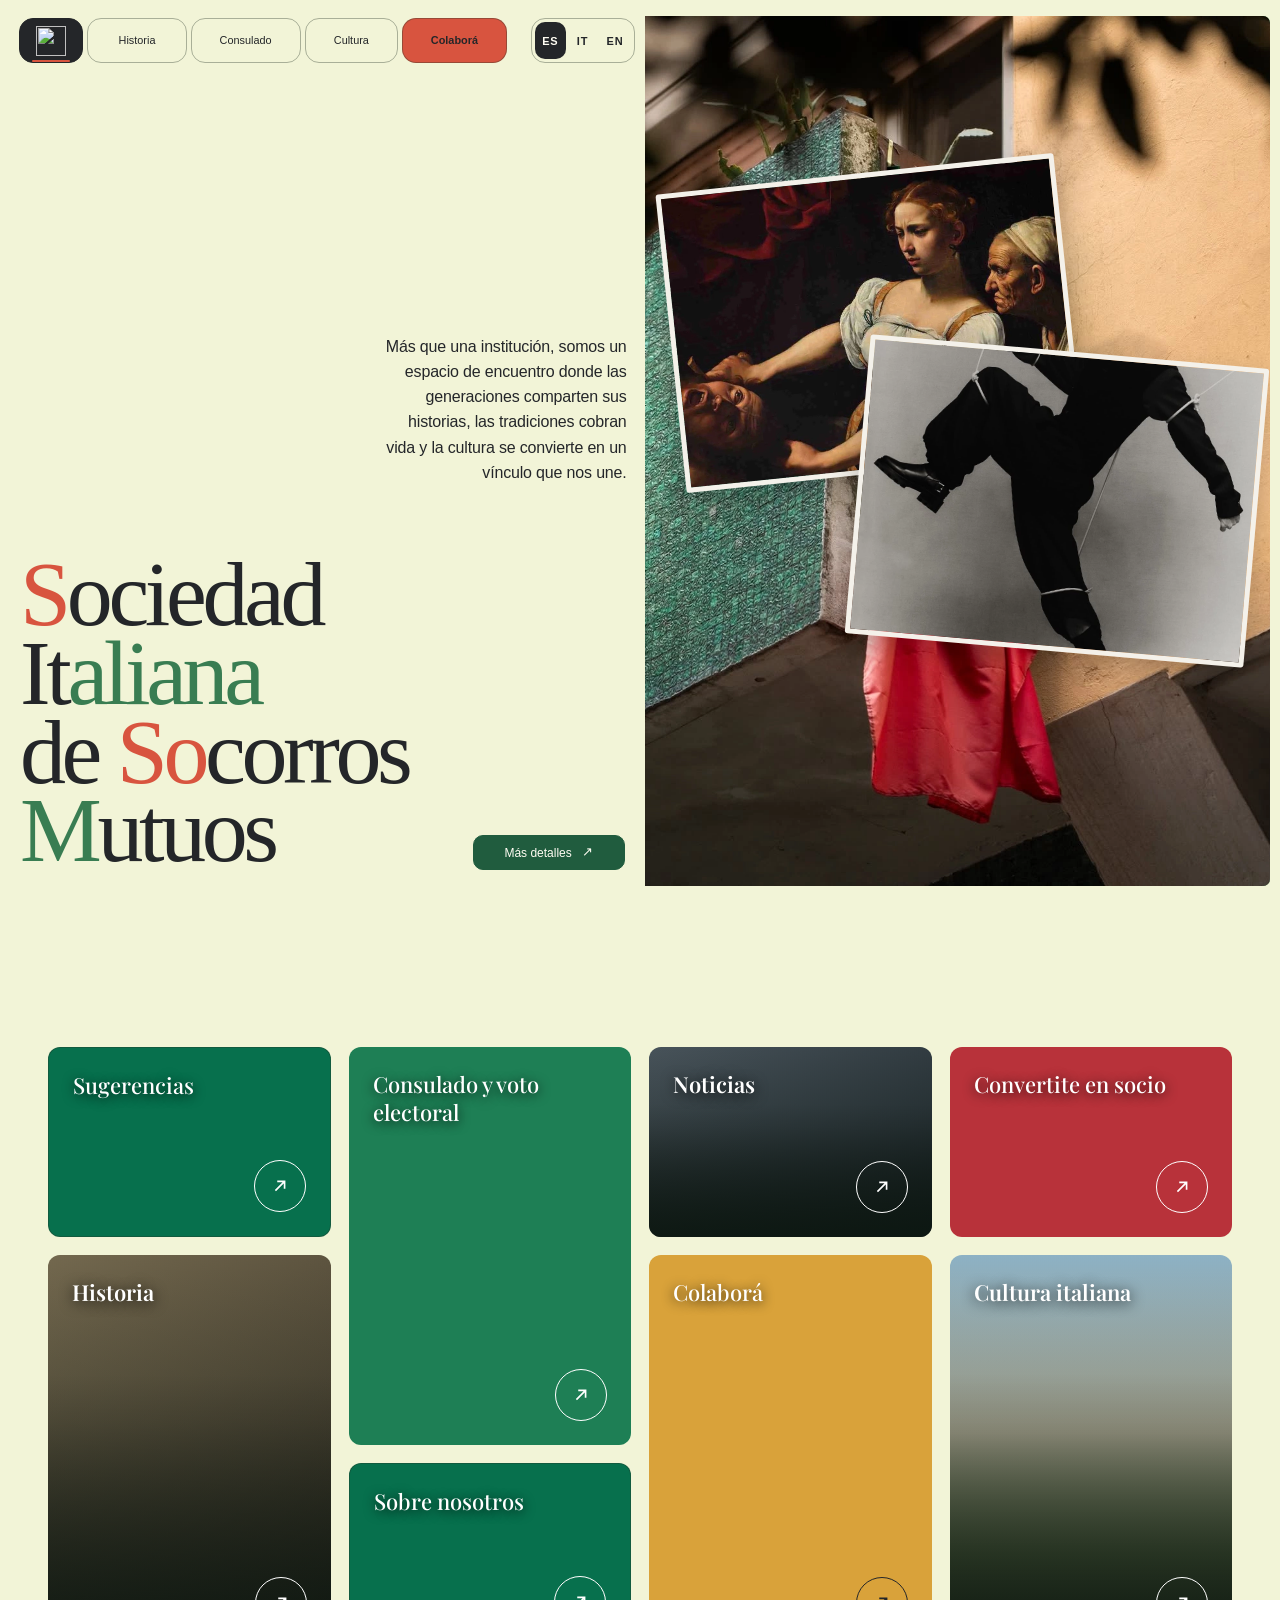
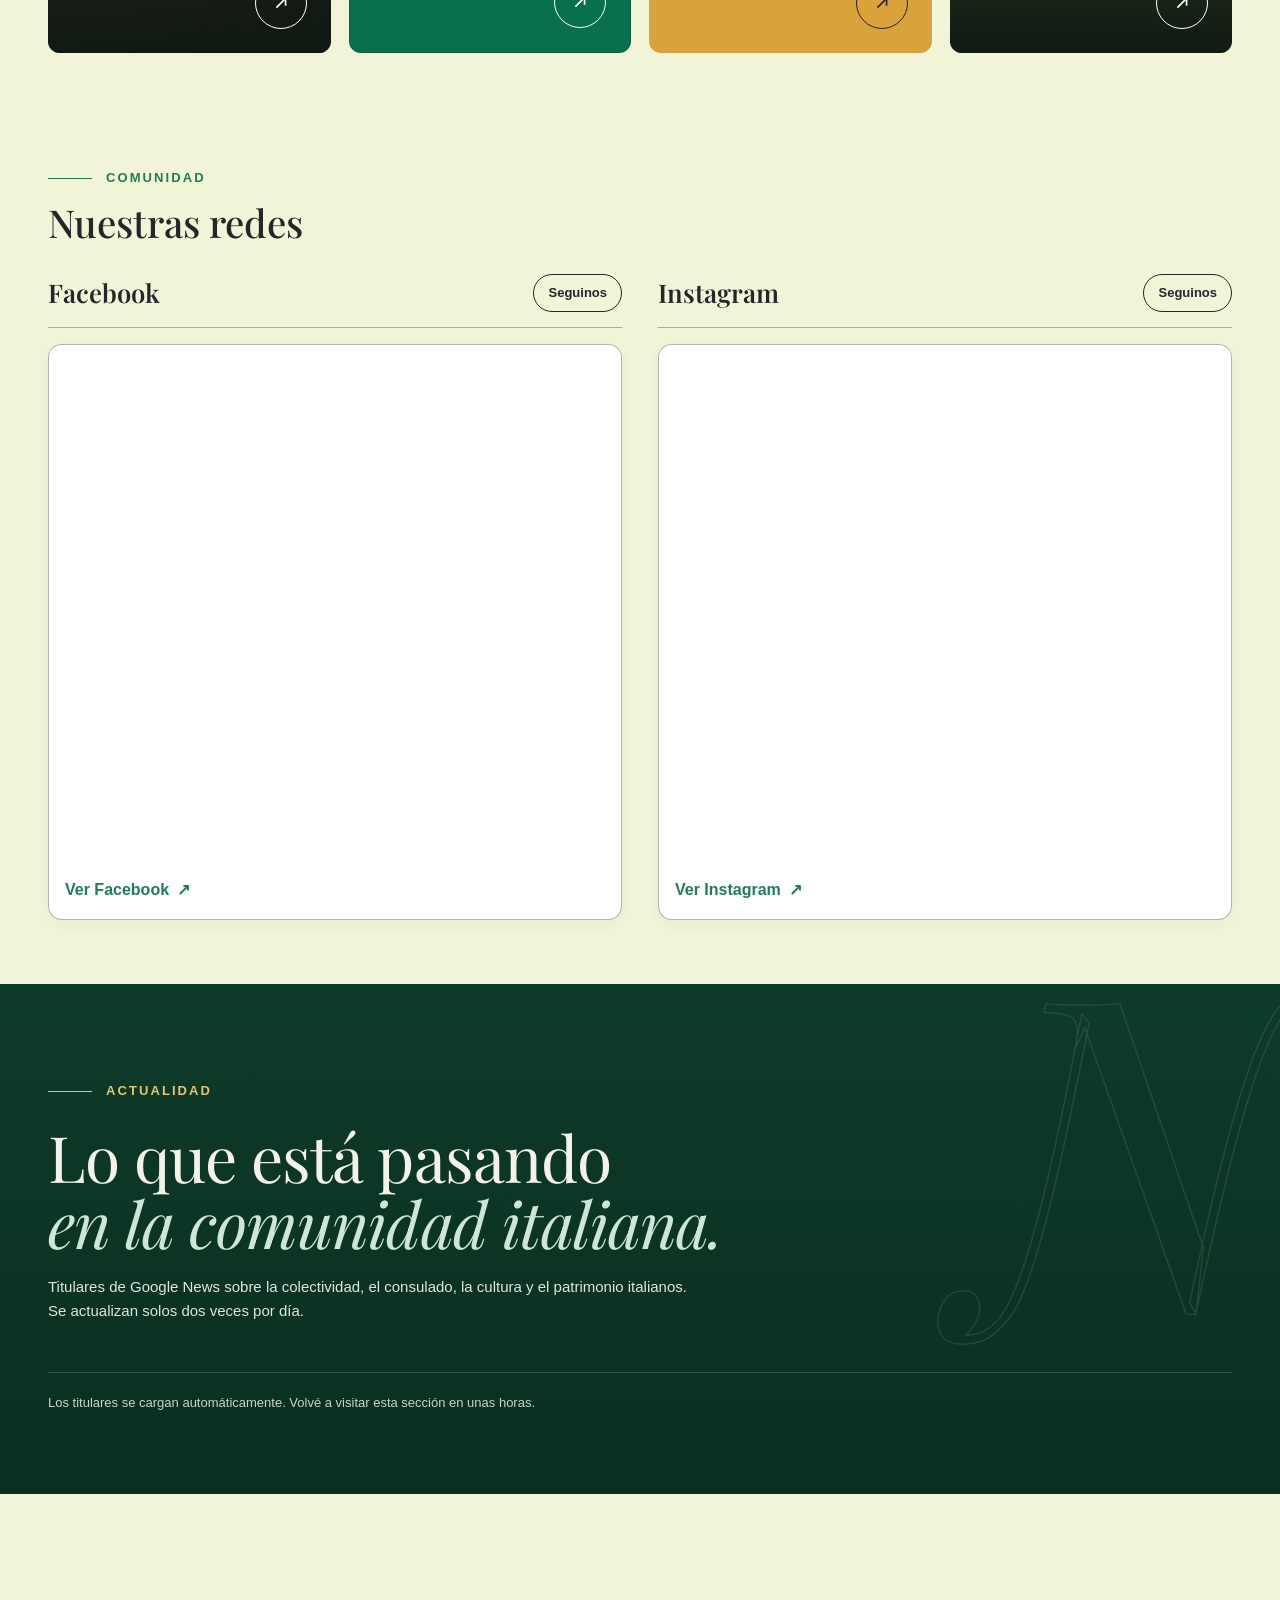
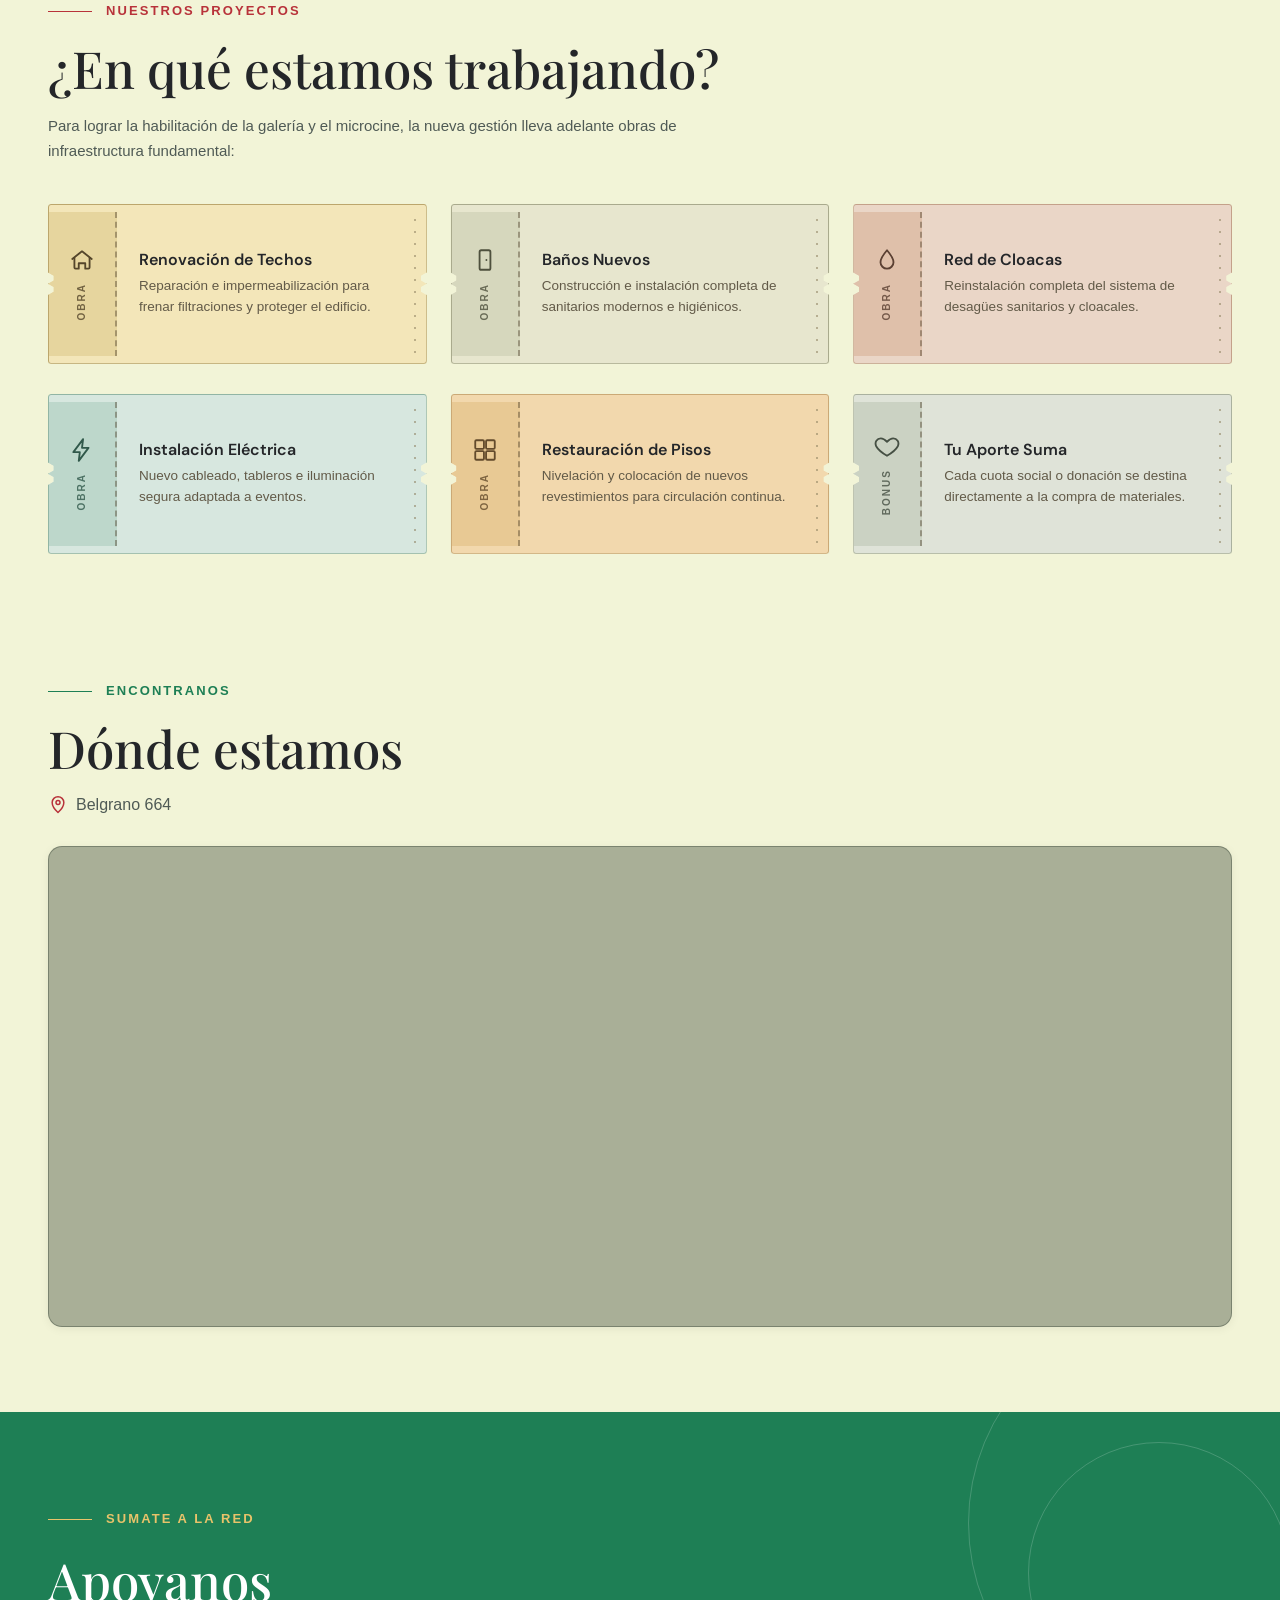
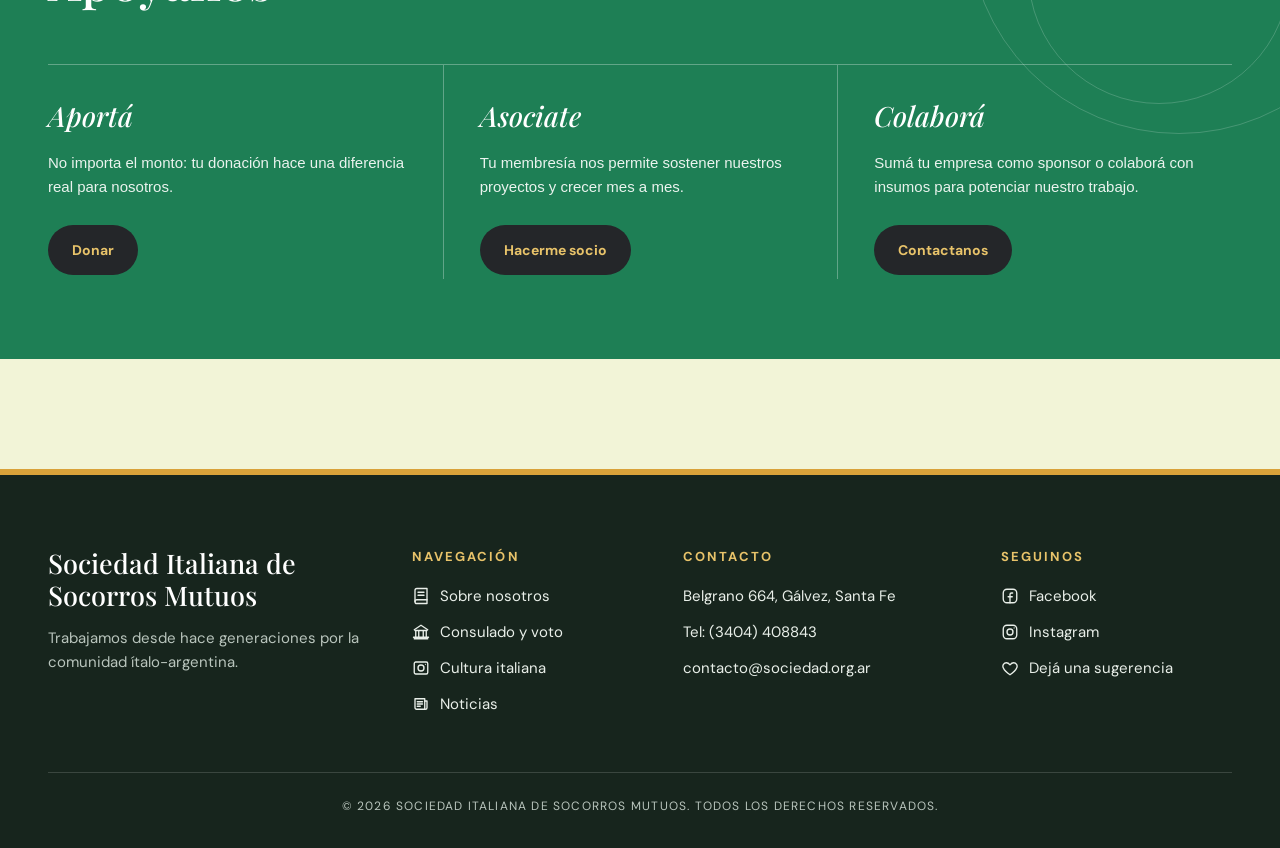
==== commit 3f2a488a: "v1.1" ====
--- a/index.html
+++ b/index.html
@@ -8,6 +8,7 @@
 <link rel="preconnect" href="https://fonts.googleapis.com">
 <link rel="preconnect" href="https://fonts.gstatic.com" crossorigin>
 <link href="https://fonts.googleapis.com/css2?family=Archivo+Black&family=DM+Sans:wght@400;500;600;700&family=Playfair+Display:ital,wght@0,500;0,600;1,500&display=swap" rel="stylesheet">
+<link rel="stylesheet" href="css/base.css">
 <link rel="stylesheet" href="styles.css">
 <link rel="stylesheet" href="css/noticias.css">
 <script src="script.js?v=2" defer></script>
@@ -21,31 +22,8 @@
 <main id="contenido">
   <section class="site-card" aria-label="Sociedad Italiana de Socorros Mutuos">
     <section class="intro" aria-labelledby="headline">
-      <nav class="navigation" aria-label="Navegación principal">
-        <button class="nav-tab active" type="button" data-section="greens" aria-pressed="true" href="index.html">
-          <span data-label="inicio"><img src="img/logo.png" class="icon-logo"></span>
-        </button>
-        <button class="nav-tab" type="button" data-section="historia" aria-pressed="false" href="historia.html">
-          <svg class="nav-icon" viewBox="0 0 24 24" aria-hidden="true"><path d="M4 19.5A2.5 2.5 0 0 1 6.5 17H20"/><path d="M6.5 2H20v20H6.5A2.5 2.5 0 0 1 4 19.5v-15A2.5 2.5 0 0 1 6.5 2Z"/><path d="M8 7h8M8 11h8"/></svg>
-          <span data-label="historia">Historia</span>
-        </button>
-        <button class="nav-tab" type="button" data-section="consulado" aria-pressed="false" href="consulado.html" >
-<svg class="nav-icon nav-icon--consulate" viewBox="0 0 24 24" aria-hidden="true"><path d="m3 9 9-6 9 6"/><path d="M4 10h16M5 10v9M9 10v9M15 10v9M19 10v9M3 21h18M2 19h20"/></svg>          <span data-label="consulado">Consulado</span>
-        </button>
-        <button class="nav-tab" type="button" data-section="cultura" aria-pressed="false" href="cultura.html">
-<svg class="nav-icon nav-icon--culture" viewBox="0 0 24 24" fill="none" stroke="currentColor" stroke-width="1.8" stroke-linecap="round" stroke-linejoin="round" aria-hidden="true"><rect x="3" y="4" width="18" height="16" rx="2"/><circle cx="12" cy="12" r="4"/><circle cx="18" cy="7" r=".8" fill="currentColor" stroke="none"/></svg>          <span data-label="cultura">Cultura</span>
-        </button>
-                  <a class="nav-tab" data-section="colabora" href="contacto.html" aria-label="Colaborá">
-          <svg class="nav-icon nav-icon--collab" viewBox="0 0 24 24" fill="none" stroke="currentColor" stroke-width="1.8" stroke-linecap="round" stroke-linejoin="round" aria-hidden="true"><path d="M12 21s-7-4.35-9-9.2C1.5 8.2 3.8 5 7.2 5c2 0 3.4 1.1 4.8 2.8C13.4 6.1 14.8 5 16.8 5 20.2 5 22.5 8.2 21 11.8 19 16.65 12 21 12 21Z"/><path d="M3 13h4l2-3 3 5 2-3h7"/></svg>          
-          <span data-i18n="navCollab">Colaborá</span>
-          </a>
-      <div class="languages" aria-label="Idioma">
-        <button class="language" type="button" data-lang="it" aria-label="Italiano">It</button>
-        <button class="language other" type="button" data-lang="en" aria-label="English">En</button>
-        <button class="language active" type="button" data-lang="es" aria-label="Español" aria-pressed="true">Es</button>
-      </div>
-
-      </nav>
+      <nav class="navigation" aria-label="Navegación principal" data-sitio="menu" data-pagina="inicio"></nav>
+      <script src="js/sitio.js"></script>
 
       <p class="description" id="description">Más que una institución, somos un espacio de encuentro donde las generaciones comparten sus historias, las tradiciones cobran vida y la cultura se convierte en un vínculo que nos une.</p>
 
@@ -75,7 +53,7 @@
       <a class="tile noti" href="#noticias">
         <img class="tile-img" src="img/" alt="" onerror="this.remove()">
         <span data-i18n="tNoti">Noticias</span><span class="arr"><svg viewBox="0 0 24 24" fill="none" stroke="currentColor" stroke-width="1.8" aria-hidden="true"><path d="M7 17 17 7M9 7h8v8"/></svg></span></a>
-      <a class="tile t-white sobre" href="nosotros.html"><span data-i18n="tSobre">Sobre nosotros</span><span class="arr"><svg viewBox="0 0 24 24" fill="none" stroke="currentColor" stroke-width="1.8" aria-hidden="true"><path d="M7 17 17 7M9 7h8v8"/></svg></span></a>
+      <a class="tile t-white sobre" href="historia.html"><span data-i18n="tSobre">Sobre nosotros</span><span class="arr"><svg viewBox="0 0 24 24" fill="none" stroke="currentColor" stroke-width="1.8" aria-hidden="true"><path d="M7 17 17 7M9 7h8v8"/></svg></span></a>
       <a class="tile t-gold colab" href="contacto.html"><span data-i18n="tColab">Colaborá</span><span class="arr"><svg viewBox="0 0 24 24" fill="none" stroke="currentColor" stroke-width="1.8" aria-hidden="true"><path d="M7 17 17 7M9 7h8v8"/></svg></span></a>
       <a class="tile t-red conv" href="contacto.html"><span data-i18n="tConv">Convertite en socio</span><span class="arr"><svg viewBox="0 0 24 24" fill="none" stroke="currentColor" stroke-width="1.8" aria-hidden="true"><path d="M7 17 17 7M9 7h8v8"/></svg></span></a>
       <a class="tile cult" href="cultura.html">
@@ -162,56 +140,7 @@
   </section>
 
 <!-- PIE DE PÁGINA -->
-<footer class="foot">
-  <div class="foot-in">
-    <div class="foot-grid">
-      <div>
-        <p class="foot-logo" data-i18n="orgName">Sociedad Italiana de Socorros Mutuos</p>
-        <p class="foot-sub" data-i18n="footAbout">Trabajamos desde hace generaciones por la comunidad ítalo-argentina.</p>
-      </div>
-      <div>
-        <h4 data-i18n="fNav">Navegación</h4>
-        <ul>
-          <li>
-            <svg class="nav-icon" viewBox="0 0 24 24" aria-hidden="true"><path d="M4 19.5A2.5 2.5 0 0 1 6.5 17H20"/><path d="M6.5 2H20v20H6.5A2.5 2.5 0 0 1 4 19.5v-15A2.5 2.5 0 0 1 6.5 2Z"/><path d="M8 7h8M8 11h8"/></svg>
-            <a href="historia.html" data-i18n="fHist">Sobre nosotros</a></li>
-
-          <li><svg class="nav-icon nav-icon--consulate" viewBox="0 0 24 24" aria-hidden="true"><path d="m3 9 9-6 9 6"/><path d="M4 10h16M5 10v9M9 10v9M15 10v9M19 10v9M3 21h18M2 19h20"/></svg>          <span data-label="consulado">Consulado</span>
-<a href="consulado.html" data-i18n="fCons">Consulado y voto</a></li>
-
-          <li><svg class="nav-icon nav-icon--culture" viewBox="0 0 24 24" fill="none" stroke="currentColor" stroke-width="1.8" stroke-linecap="round" stroke-linejoin="round" aria-hidden="true"><rect x="3" y="4" width="18" height="16" rx="2"/><circle cx="12" cy="12" r="4"/><circle cx="18" cy="7" r=".8" fill="currentColor" stroke="none"/></svg>          <span data-label="cultura">Cultura</span>
-<a href="cultura.html" data-i18n="fCult">Cultura italiana</a></li>
-
-          <li><svg viewBox="0 0 24 24" role="img" xmlns="http://www.w3.org/2000/svg" aria-labelledby="newsIconTitle" stroke="#ffffff" stroke-width="1" stroke-linecap="square" stroke-linejoin="miter" fill="none" color="#000000"><g id="SVGRepo_bgCarrier" stroke-width="0"></g><g id="SVGRepo_tracerCarrier" stroke-linecap="round" stroke-linejoin="round"></g><g id="SVGRepo_iconCarrier"> <title id="newsIconTitle">News</title> <path d="M22 5L22 17C22 18.3333333 21.3333333 19 20 19 18.6666667 19 18 18.3333333 18 17L18 5 2 5 2 16C2 18 3 19 5 19 7 19 12 19 20 19M6 14L7 14M11 14L14 14M6 10L14 10"></path> </g></svg>
-             <a href="#noticias" data-i18n="fNews">Noticias</a></li>
-        </ul>
-      </div>
-      <div>
-        <h4 data-i18n="fContact">Contacto</h4>
-        <ul>
-          <li>Belgrano 664, Gálvez</li>
-          <li>Tel: (3404) 408843</li>
-          <li><a href="mailto:contacto@sociedad.org.ar">contacto@sociedad.org.ar</a></li>
-        </ul>
-      </div>
-      <div>
-        <h4 data-i18n="fFollow">Seguinos</h4>
-        <ul>
-          <li>
-            <svg version="1.1" id="Icons" xmlns="http://www.w3.org/2000/svg" xmlns:xlink="http://www.w3.org/1999/xlink" viewBox="0 0 32 32" xml:space="preserve" fill="#ffffff" stroke="#ffffff"><g id="SVGRepo_bgCarrier" stroke-width="0"></g><g id="SVGRepo_tracerCarrier" stroke-linecap="round" stroke-linejoin="round"></g><g id="SVGRepo_iconCarrier"> <style type="text/css"> .st0{fill:none;stroke:#ffffff;stroke-width:2;stroke-linecap:round;stroke-linejoin:round;stroke-miterlimit:10;} .st1{fill:none;stroke:#ffffff;stroke-width:2;} .st2{fill:none;stroke:#ffffff;stroke-width:2;stroke-miterlimit:10;} </style> <path class="st0" d="M23,31H9c-4.4,0-8-3.6-8-8V9c0-4.4,3.6-8,8-8h14c4.4,0,8,3.6,8,8v14C31,27.4,27.4,31,23,31z"></path> <path class="st0" d="M26,16h-5v-2.8c0-0.7,0.5-1.2,1.2-1.2H25V7h-4h0c-2.8,0-5,2.2-5,5v0v4h-4v5h4v10h5V21h3L26,16z"></path> </g></svg>
-            <a href="https://www.facebook.com/TeatroMarconiGalvezItaliaUnida/?locale=es_LA" data-link="fb" target="_blank" rel="noopener">Facebook</a></li>
-          <li>
-            <svg version="1.1" id="Layer_1" xmlns="http://www.w3.org/2000/svg" xmlns:xlink="http://www.w3.org/1999/xlink" viewBox="0 0 40 40" enable-background="new 0 0 40 40" xml:space="preserve" fill="#ffffff" stroke="#ffffff"><g id="SVGRepo_bgCarrier" stroke-width="0"></g><g id="SVGRepo_tracerCarrier" stroke-linecap="round" stroke-linejoin="round"></g><g id="SVGRepo_iconCarrier"> <g display="none"> <path display="inline" d="M20.01,36.5c-0.277,0-0.537-0.137-0.693-0.368L9.468,21.529c-1.171-1.861-1.79-3.993-1.79-6.162 C7.678,8.824,13.206,3.5,20,3.5c6.795,0,12.322,5.324,12.322,11.867c0,2.164-0.612,4.284-1.77,6.129l-9.851,14.636 C20.547,36.363,20.287,36.5,20.01,36.5L20.01,36.5z M20,5.17c-5.873,0-10.652,4.574-10.652,10.197c0,1.854,0.525,3.669,1.52,5.251 l9.14,13.55l9.146-13.581c0.981-1.566,1.499-3.371,1.499-5.22C30.652,9.744,25.873,5.17,20,5.17L20,5.17z"></path> <path display="inline" d="M20,20.857c-3.159,0-5.728-2.482-5.728-5.535c0-3.051,2.569-5.534,5.728-5.534s5.729,2.483,5.729,5.534 C25.729,18.375,23.158,20.857,20,20.857L20,20.857z M20,11.458c-2.237,0-4.057,1.734-4.057,3.864c0,2.13,1.82,3.865,4.057,3.865 s4.058-1.734,4.058-3.865C24.058,13.192,22.236,11.458,20,11.458L20,11.458z"></path> </g> <path display="none" d="M36.705,34.289L26.059,23.615c3.918-4.69,3.688-11.708-0.707-16.114C23.1,5.243,20.104,4,16.919,4 S10.74,5.243,8.488,7.501c-4.647,4.66-4.647,12.241,0,16.899c2.253,2.257,5.248,3.5,8.431,3.5c2.866,0,5.573-1.015,7.728-2.86 l10.639,10.665C35.479,35.902,35.738,36,35.994,36s0.514-0.098,0.709-0.293C37.096,35.316,37.097,34.68,36.705,34.289z M9.766,23.126c-3.945-3.958-3.945-10.395,0-14.351c1.912-1.914,4.452-2.97,7.153-2.97s5.243,1.056,7.153,2.97 c3.946,3.956,3.946,10.394,0,14.351c-1.91,1.914-4.452,2.969-7.153,2.969S11.678,25.04,9.766,23.126z"></path> <path display="none" d="M25.38,34.848c-0.066,0-0.136-0.009-0.206-0.024l-10.498-2.561l-10.61,2.561 c-0.069,0.016-0.139,0.024-0.205,0.024c-0.191,0-0.38-0.064-0.532-0.184C3.12,34.5,3,34.252,3,33.986V8.635 c0-0.397,0.27-0.741,0.657-0.836l10.76-2.623l0.407,0.003l10.504,2.558l10.607-2.561c0.065-0.016,0.135-0.023,0.203-0.023 c0.195,0,0.38,0.063,0.533,0.183C36.881,5.499,37,5.746,37,6.012v25.352c0,0.397-0.27,0.741-0.656,0.837l-10.759,2.622 C25.516,34.839,25.446,34.848,25.38,34.848L25.38,34.848z M15.481,30.688l9.039,2.203V9.311l-9.039-2.203V30.688z M26.24,9.311 v23.58l9.039-2.202V7.108L26.24,9.311z M4.721,9.311v23.58l9.039-2.202V7.108L4.721,9.311z"></path> <g display="none"> <path display="inline" d="M9.708,35C7.112,35,5,32.893,5,30.303c0-2.592,2.112-4.699,4.708-4.699c2.595,0,4.707,2.107,4.707,4.699 C14.415,32.893,12.303,35,9.708,35L9.708,35z M9.708,27.445c-1.578,0-2.863,1.281-2.863,2.857c0,1.574,1.285,2.855,2.863,2.855 c1.578,0,2.861-1.281,2.861-2.855C12.568,28.727,11.285,27.445,9.708,27.445L9.708,27.445z"></path> <path display="inline" d="M24.574,35c-0.621,0-1.125-0.505-1.125-1.126c0-9.552-7.771-17.324-17.323-17.324 C5.505,16.55,5,16.045,5,15.425s0.505-1.126,1.126-1.126c10.792,0,19.573,8.781,19.573,19.575C25.699,34.495,25.193,35,24.574,35 L24.574,35z"></path> <path display="inline" d="M33.916,35c-0.597,0-1.082-0.486-1.082-1.084c0-14.75-12-26.751-26.751-26.751 C5.486,7.165,5,6.68,5,6.083C5,5.486,5.486,5,6.083,5C22.027,5,35,17.972,35,33.916C35,34.514,34.514,35,33.916,35L33.916,35z"></path> </g> <g display="none"> <path display="inline" fill-rule="evenodd" clip-rule="evenodd" d="M20,29.616c-6.911,0-13.412-3.681-17-9.615 c3.588-5.935,10.089-9.617,17-9.617c6.91,0,13.412,3.682,17,9.617C33.412,25.936,26.91,29.616,20,29.616L20,29.616z M19.998,12.254 c-5.817,0-11.309,2.848-14.687,7.618l-0.088,0.125l0.088,0.124c3.378,4.77,8.87,7.618,14.687,7.618 c5.82,0,11.311-2.849,14.687-7.618l0.089-0.124l-0.089-0.125C31.309,15.103,25.818,12.254,19.998,12.254L19.998,12.254z"></path> <path display="inline" fill-rule="evenodd" clip-rule="evenodd" d="M19.987,13.521c-3.574,0-6.478,2.9-6.478,6.479 c0,3.579,2.904,6.478,6.478,6.478c3.581,0,6.478-2.898,6.478-6.478C26.465,16.42,23.568,13.521,19.987,13.521z M19.987,24.857 c-2.68,0-4.858-2.175-4.858-4.858s2.178-4.859,4.858-4.859c2.686,0,4.858,2.175,4.858,4.859S22.673,24.857,19.987,24.857z"></path> </g> <path display="none" d="M7.336,35.5c-0.399,0-0.725-0.325-0.725-0.726v-7.599c0-0.4,0.326-0.725,0.725-0.725h3.181v-6.336 c0-0.342,0.276-0.619,0.619-0.619h8.247v-5.949h-3.181c-0.398,0-0.725-0.325-0.725-0.726V5.223c0-0.399,0.326-0.723,0.725-0.723 h7.598c0.398,0,0.725,0.324,0.725,0.723v7.599c0,0.401-0.326,0.726-0.725,0.726H20.62v5.949h8.245c0.341,0,0.618,0.277,0.618,0.619 v6.336h3.182c0.397,0,0.724,0.324,0.724,0.725v7.599c0,0.399-0.326,0.725-0.724,0.725h-7.599c-0.4,0-0.726-0.325-0.726-0.725v-7.599 c0-0.4,0.325-0.725,0.726-0.725h3.179v-5.717H11.754v5.717h3.18c0.399,0,0.725,0.324,0.725,0.725v7.599 c0,0.4-0.325,0.726-0.725,0.726H7.336z M8.061,34.051h6.149V27.9H8.061V34.051z M25.79,34.051h6.149V27.9H25.79V34.051z M16.927,12.099h6.146V5.949h-6.146V12.099z"></path> <g display="none"> <path display="inline" d="M11.018,35.01c-0.402,0-0.736-0.314-0.759-0.717L8.879,9.946H5.75c-0.419,0-0.76-0.342-0.76-0.76 c0-0.419,0.341-0.761,0.76-0.761h3.59L9.495,8.45L9.6,8.426h5.171V5.75c0-0.419,0.34-0.76,0.76-0.76h8.939 c0.419,0,0.76,0.341,0.76,0.76v2.676h5.174l0.175,0.028l0.118-0.028h3.554c0.419,0,0.76,0.342,0.76,0.761 c0,0.418-0.341,0.76-0.76,0.76h-3.128l-1.36,24.346c-0.023,0.402-0.356,0.718-0.759,0.718H11.018z M11.735,33.49h16.549L29.6,9.946 H10.4L11.735,33.49z M16.29,8.426h7.42V6.51h-7.42V8.426z"></path> <path display="inline" d="M14.302,12.201c-0.249,0.012-0.435,0.102-0.57,0.252c-0.135,0.152-0.203,0.348-0.192,0.551l0.998,17.608 c0.024,0.401,0.357,0.716,0.759,0.716v0.19l0.045-0.19c0.417-0.024,0.737-0.385,0.715-0.804l-0.999-17.606 C15.034,12.516,14.702,12.201,14.302,12.201L14.302,12.201z"></path> <path display="inline" d="M25.709,12.202c-0.445,0-0.776,0.314-0.8,0.716l-1,17.606c-0.022,0.419,0.298,0.779,0.717,0.804 l0.044,0.19v-0.19c0.402,0,0.735-0.314,0.757-0.716l1.001-17.608c0.011-0.203-0.058-0.398-0.192-0.551 c-0.136-0.15-0.321-0.24-0.523-0.251C25.711,12.202,25.71,12.202,25.709,12.202L25.709,12.202z"></path> <path display="inline" d="M20,12.201c-0.419,0-0.76,0.341-0.76,0.76v17.607c0,0.419,0.341,0.76,0.76,0.76s0.76-0.341,0.76-0.76 V12.961C20.76,12.542,20.419,12.201,20,12.201L20,12.201z"></path> </g> <g display="none"> <path display="inline" d="M8.236,15.765C5.901,15.765,4,17.665,4,20c0,2.336,1.901,4.234,4.236,4.234 c2.336,0,4.235-1.898,4.235-4.234C12.472,17.665,10.572,15.765,8.236,15.765z M8.236,22.824c-1.557,0-2.823-1.268-2.823-2.824 c0-1.557,1.267-2.824,2.823-2.824c1.558,0,2.822,1.267,2.822,2.824C11.059,21.557,9.794,22.824,8.236,22.824z"></path> <path display="inline" d="M20,15.765c-2.334,0-4.236,1.899-4.236,4.235c0,2.336,1.902,4.234,4.236,4.234 c2.337,0,4.236-1.898,4.236-4.234C24.236,17.665,22.337,15.765,20,15.765z M20,22.824c-1.557,0-2.822-1.268-2.822-2.824 c0-1.557,1.266-2.824,2.822-2.824c1.559,0,2.822,1.267,2.822,2.824C22.822,21.557,21.559,22.824,20,22.824z"></path> <path display="inline" d="M31.764,15.765c-2.334,0-4.235,1.899-4.235,4.235c0,2.336,1.901,4.234,4.235,4.234 C34.101,24.234,36,22.336,36,20C36,17.665,34.101,15.765,31.764,15.765z M31.764,22.824c-1.556,0-2.822-1.268-2.822-2.824 c0-1.557,1.267-2.824,2.822-2.824c1.559,0,2.823,1.267,2.823,2.824C34.587,21.557,33.322,22.824,31.764,22.824z"></path> </g> <path display="none" d="M33.125,19.125H8.98L20.841,7.5c0.345-0.338,0.351-0.892,0.013-1.237s-0.892-0.35-1.237-0.012L6.262,19.339 C6.095,19.503,6,19.729,6,19.965c0,0.005,0,0.011,0,0.017C6,19.989,6,19.994,6,20c0,0.319,0.171,0.598,0.427,0.751L19.69,33.75 c0.17,0.167,0.392,0.25,0.613,0.25c0.227,0,0.453-0.088,0.625-0.262c0.338-0.346,0.332-0.9-0.013-1.238L9.055,20.875h24.07 C33.607,20.875,34,20.483,34,20S33.607,19.125,33.125,19.125z"></path> <path display="none" d="M34,20c0-0.32-0.172-0.599-0.428-0.751L20.31,6.25c-0.345-0.338-0.899-0.333-1.237,0.012 S18.738,7.161,19.084,7.5l11.861,11.625H6.875C6.393,19.125,6,19.517,6,20s0.393,0.875,0.875,0.875H31.02L19.158,32.5 c-0.344,0.339-0.35,0.893-0.012,1.238C19.318,33.912,19.545,34,19.771,34c0.221,0,0.442-0.083,0.612-0.25l13.353-13.089 C33.904,20.497,34,20.271,34,20.035c0-0.005-0.001-0.011-0.001-0.017C33.999,20.011,34,20.006,34,20z"></path> <path display="none" d="M33.75,19.616L20.66,6.262C20.496,6.095,20.271,6,20.037,6c-0.007,0-0.014,0.001-0.02,0.001S20.006,6,20,6 c-0.32,0-0.598,0.172-0.751,0.428L6.25,19.69c-0.338,0.345-0.332,0.899,0.013,1.237c0.171,0.167,0.391,0.25,0.612,0.25 c0.227-0.001,0.454-0.088,0.625-0.263l11.625-11.86v24.07C19.125,33.607,19.518,34,20,34c0.483,0,0.875-0.393,0.875-0.875V8.981 L32.5,20.841c0.338,0.345,0.893,0.35,1.237,0.013C34.082,20.515,34.088,19.96,33.75,19.616z"></path> <path display="none" d="M33.737,19.071c-0.345-0.337-0.899-0.332-1.237,0.014l-11.625,11.86V6.875C20.875,6.392,20.483,6,20,6 c-0.482,0-0.875,0.392-0.875,0.875V31.02L7.5,19.159c-0.338-0.345-0.892-0.351-1.237-0.013c-0.345,0.338-0.351,0.892-0.013,1.237 l13.09,13.354C19.504,33.905,19.729,34,19.965,34c0.005,0,0.012-0.001,0.018-0.001C19.989,33.999,19.994,34,20,34 c0.32,0,0.599-0.172,0.752-0.428L33.75,20.31C34.088,19.965,34.082,19.41,33.737,19.071z"></path> <path display="none" d="M26.714,34c-0.222,0-0.442-0.083-0.612-0.251l-13.429-13.16c-0.167-0.164-0.262-0.39-0.262-0.624 c0-0.236,0.095-0.462,0.262-0.626L26.027,6.251c0.344-0.339,0.898-0.334,1.237,0.011c0.338,0.346,0.331,0.899-0.013,1.237 L14.536,19.965l12.79,12.536c0.345,0.337,0.351,0.892,0.013,1.237C27.168,33.912,26.939,34,26.714,34z"></path> <path display="none" d="M13.36,34c-0.225,0-0.453-0.088-0.624-0.262c-0.339-0.346-0.333-0.899,0.01-1.237l12.717-12.466 L12.673,7.499c-0.345-0.339-0.35-0.893-0.013-1.237c0.34-0.344,0.894-0.35,1.238-0.012l13.429,13.161 c0.167,0.164,0.262,0.39,0.262,0.624c0,0.236-0.094,0.461-0.262,0.625L13.974,33.75C13.803,33.917,13.581,34,13.36,34z"></path> <path display="none" d="M5.938,28.131c-0.236,0-0.474-0.089-0.657-0.269c-0.368-0.362-0.375-0.956-0.012-1.325L19.37,12.149 c0.176-0.179,0.417-0.28,0.669-0.28s0.493,0.101,0.669,0.28l14.023,14.308c0.363,0.369,0.356,0.963-0.012,1.326 c-0.37,0.361-0.965,0.356-1.326-0.014L20.039,14.146L6.608,27.85C6.423,28.037,6.182,28.13,5.938,28.131z"></path> <path display="none" d="M19.962,28.131c-0.253,0-0.493-0.102-0.67-0.281L5.27,13.542c-0.364-0.37-0.357-0.963,0.011-1.326 c0.372-0.362,0.965-0.356,1.326,0.013l13.354,13.625l13.433-13.704c0.361-0.37,0.954-0.376,1.326-0.015 c0.368,0.363,0.375,0.957,0.013,1.327L20.632,27.85C20.454,28.029,20.214,28.131,19.962,28.131z"></path> <g display="none"> <path display="inline" d="M6.72,34C6.323,34,6,33.678,6,33.281v-5.811c0-0.396,0.323-0.721,0.72-0.721h5.81 c0.397,0,0.72,0.324,0.72,0.721v5.811c0,0.396-0.323,0.719-0.72,0.719H6.72z M7.439,32.561h4.371v-4.371H7.439V32.561z"></path> <path display="inline" d="M17.095,34c-0.396,0-0.72-0.322-0.72-0.719v-5.811c0-0.396,0.323-0.721,0.72-0.721h5.811 c0.396,0,0.72,0.324,0.72,0.721v5.811c0,0.396-0.323,0.719-0.72,0.719H17.095z M17.815,32.561h4.371v-4.371h-4.371V32.561z"></path> <path display="inline" d="M27.471,34c-0.397,0-0.721-0.322-0.721-0.719v-5.811c0-0.396,0.323-0.721,0.721-0.721h5.81 c0.396,0,0.72,0.324,0.72,0.721v5.811C34,33.678,33.677,34,33.28,34H27.471z M28.189,32.561h4.371v-4.371h-4.371V32.561z"></path> <path display="inline" d="M6.72,23.625c-0.396,0-0.72-0.322-0.72-0.719v-5.811c0-0.397,0.323-0.72,0.72-0.72h5.81 c0.397,0,0.72,0.323,0.72,0.72v5.811c0,0.396-0.323,0.719-0.72,0.719H6.72z M7.439,22.186h4.371v-4.371H7.439V22.186z"></path> <path display="inline" d="M17.095,23.625c-0.396,0-0.72-0.322-0.72-0.719v-5.811c0-0.397,0.323-0.72,0.72-0.72h5.811 c0.396,0,0.72,0.323,0.72,0.72v5.811c0,0.396-0.323,0.719-0.72,0.719H17.095z M17.815,22.186h4.371v-4.371h-4.371V22.186z"></path> <path display="inline" d="M27.471,23.625c-0.397,0-0.721-0.322-0.721-0.719v-5.811c0-0.397,0.323-0.72,0.721-0.72h5.81 c0.396,0,0.72,0.323,0.72,0.72v5.811c0,0.396-0.323,0.719-0.72,0.719H27.471z M28.189,22.186h4.371v-4.371h-4.371V22.186z"></path> <path display="inline" d="M6.72,13.25C6.323,13.25,6,12.927,6,12.531v-5.81C6,6.324,6.323,6,6.72,6h5.81 c0.397,0,0.72,0.323,0.72,0.72v5.81c0,0.396-0.323,0.719-0.72,0.719H6.72z M7.439,11.811h4.371V7.439H7.439V11.811z"></path> <path display="inline" d="M17.095,13.25c-0.396,0-0.72-0.322-0.72-0.719v-5.81c0-0.397,0.323-0.72,0.72-0.72h5.811 c0.396,0,0.72,0.323,0.72,0.72v5.81c0,0.396-0.323,0.719-0.72,0.719H17.095z M17.815,11.811h4.371V7.439h-4.371V11.811z"></path> <path display="inline" d="M27.471,13.25c-0.397,0-0.721-0.322-0.721-0.719v-5.81c0-0.397,0.323-0.72,0.721-0.72h5.81 C33.677,6,34,6.324,34,6.721v5.81c0,0.396-0.323,0.719-0.72,0.719H27.471z M28.189,11.811h4.371V7.439h-4.371V11.811z"></path> </g> <g display="none"> <path display="inline" d="M34.063,10.625H5.938C5.419,10.625,5,10.204,5,9.688C5,9.17,5.419,8.75,5.938,8.75h28.125 C34.58,8.75,35,9.17,35,9.688C35,10.204,34.58,10.625,34.063,10.625"></path> <path display="inline" d="M34.063,20.938H5.938C5.419,20.938,5,20.517,5,20c0-0.518,0.419-0.938,0.938-0.938h28.125 C34.58,19.063,35,19.482,35,20C35,20.517,34.58,20.938,34.063,20.938"></path> <path display="inline" d="M34.063,31.25H5.938C5.419,31.25,5,30.829,5,30.313c0-0.518,0.419-0.938,0.938-0.938h28.125 c0.518,0,0.938,0.42,0.938,0.938C35,30.829,34.58,31.25,34.063,31.25"></path> <path display="inline" d="M34.063,20.938H5.938C5.419,20.938,5,20.517,5,20c0-0.518,0.419-0.938,0.938-0.938h28.125 C34.58,19.063,35,19.482,35,20C35,20.517,34.58,20.938,34.063,20.938"></path> </g> <path display="none" d="M21.414,20L33.207,8.207c0.391-0.39,0.391-1.023,0-1.414c-0.391-0.391-1.023-0.391-1.414,0L20,18.586 L8.207,6.793c-0.39-0.391-1.023-0.391-1.414,0c-0.391,0.391-0.391,1.023,0,1.414L18.586,20L6.793,31.793 c-0.391,0.391-0.391,1.023,0,1.414C6.988,33.402,7.245,33.5,7.5,33.5c0.256,0,0.511-0.098,0.707-0.293L20,21.414l11.793,11.793 c0.195,0.195,0.451,0.293,0.707,0.293s0.512-0.098,0.707-0.293c0.391-0.391,0.391-1.023,0-1.414L21.414,20z"></path> <path display="none" d="M9.411,35C9,35,8.653,34.658,8.653,34.254V5.758C8.653,5.34,8.992,5,9.411,5h14.706 c0.198,0,0.394,0.084,0.546,0.236l6.449,6.461c0.15,0.13,0.235,0.324,0.235,0.535v22.021C31.347,34.658,31,35,30.589,35H9.411z M10.17,33.496h19.672V12.989h-5.726c-0.419,0-0.759-0.34-0.759-0.757V6.504H10.17V33.496z M24.875,11.485h3.9l-3.9-3.914V11.485z"></path> <g display="none"> <path display="inline" d="M12.966,17.262c-0.483,0-0.878,0.395-0.878,0.878s0.395,0.877,0.878,0.877h13.518 c0.483,0,0.878-0.394,0.878-0.877s-0.395-0.878-0.878-0.878H12.966L12.966,17.262z"></path> <path display="inline" d="M9.411,35C9,35,8.652,34.658,8.652,34.254V5.758C8.652,5.34,8.992,5,9.411,5h14.704 c0.2,0,0.395,0.084,0.547,0.236l6.449,6.461c0.15,0.13,0.236,0.324,0.236,0.534v22.022c0,0.404-0.349,0.746-0.759,0.746H9.411z M10.17,33.496h19.672V12.989h-5.727c-0.417,0-0.758-0.34-0.758-0.757V6.504H10.17V33.496z M24.875,11.485h3.9l-3.9-3.915V11.485z"></path> <path display="inline" d="M12.966,21.164c-0.483,0-0.878,0.395-0.878,0.878s0.395,0.878,0.878,0.878h13.518 c0.483,0,0.878-0.395,0.878-0.878s-0.395-0.878-0.878-0.878H12.966L12.966,21.164z"></path> <path display="inline" d="M12.966,25.065c-0.483,0-0.878,0.395-0.878,0.878c0,0.484,0.395,0.877,0.878,0.877h13.518 c0.483,0,0.878-0.393,0.878-0.877c0-0.483-0.395-0.878-0.878-0.878H12.966L12.966,25.065z"></path> </g> <g display="none"> <path display="inline" d="M14.766,16.227c0,0.45,0.367,0.816,0.817,0.816h12.578c0.449,0,0.817-0.367,0.817-0.816 c0-0.451-0.368-0.817-0.817-0.817H15.583C15.133,15.41,14.766,15.776,14.766,16.227z"></path> <path display="inline" d="M32.468,10.232l-6.002-6.013C26.324,4.078,26.144,4,25.959,4H12.274c-0.389,0-0.706,0.316-0.706,0.706 v26.516c0,0.377,0.323,0.694,0.706,0.694h14.757v2.685H8.727V9.484H11.5v-1.4H8.02c-0.389,0-0.706,0.317-0.706,0.707v26.515 C7.313,35.683,7.637,36,8.02,36h19.706c0.383,0,0.706-0.317,0.706-0.694v-3.39h3.549c0.383,0,0.706-0.317,0.706-0.694V10.729 C32.687,10.533,32.607,10.354,32.468,10.232z M26.664,6.393l3.63,3.642h-3.63V6.393z M31.286,30.516H12.981V5.399h12.271v5.33 c0,0.388,0.315,0.705,0.706,0.705h5.327V30.516z"></path> <path display="inline" d="M28.161,19.041H15.583c-0.45,0-0.817,0.367-0.817,0.817c0,0.45,0.367,0.816,0.817,0.816h12.578 c0.449,0,0.817-0.367,0.817-0.816C28.979,19.407,28.61,19.041,28.161,19.041z"></path> <path display="inline" d="M28.161,22.672H15.583c-0.45,0-0.817,0.365-0.817,0.816s0.367,0.816,0.817,0.816h12.578 c0.449,0,0.817-0.365,0.817-0.816S28.61,22.672,28.161,22.672z"></path> <path display="inline" d="M11.5,19.495h-0.172c-0.45,0-0.817,0.367-0.817,0.816c0,0.451,0.367,0.818,0.817,0.818H11.5V19.495z"></path> <path display="inline" d="M11.5,23.125h-0.172c-0.45,0-0.817,0.367-0.817,0.816c0,0.451,0.367,0.818,0.817,0.818H11.5V23.125z"></path> <path display="inline" d="M10.511,27.573c0,0.45,0.367,0.816,0.817,0.816H11.5v-1.634h-0.172 C10.878,26.756,10.511,27.123,10.511,27.573z"></path> </g> <path display="none" d="M35.823,14.582c-0.145-0.174-0.359-0.274-0.585-0.274h-2.286V8.381c0-0.42-0.341-0.762-0.762-0.762H7.81 c-0.421,0-0.762,0.341-0.762,0.762v3.279H4.762c-0.222,0-0.435,0.097-0.579,0.267c-0.145,0.169-0.208,0.394-0.173,0.614 l3.048,19.197c0.06,0.369,0.377,0.643,0.752,0.643H32.19c0.367,0,0.683-0.264,0.75-0.625l3.048-16.549 C36.028,14.985,35.969,14.755,35.823,14.582z M8.571,9.144h22.857v5.165H16.437l-3.621-2.512c-0.127-0.089-0.277-0.136-0.435-0.136 h-3.81V9.144z M31.558,30.856H8.46L5.655,13.184h6.487l3.621,2.511c0.127,0.089,0.28,0.137,0.435,0.137h18.125L31.558,30.856z"></path> <path display="none" d="M8.944,35c-1.054,0-2.044-0.41-2.789-1.156C5.41,33.1,5,32.109,5,31.056s0.41-2.044,1.155-2.788 l12.549-12.549l-0.896-3.995c-0.074-0.276,0.004-0.569,0.202-0.768l5.727-5.724C23.887,5.083,24.084,5,24.295,5 c0.069,0,0.138,0.009,0.203,0.027L28.8,6.18c0.271,0.072,0.485,0.285,0.558,0.556c0.072,0.272-0.006,0.564-0.203,0.762l-4.27,4.271 l0.609,2.497l2.623,0.883l4.383-4.301c0.15-0.15,0.348-0.232,0.56-0.232c0.069,0,0.138,0.009,0.204,0.026 c0.271,0.073,0.484,0.288,0.557,0.559l1.152,4.302c0.074,0.272-0.004,0.563-0.203,0.761l-5.727,5.726 c-0.149,0.15-0.347,0.231-0.558,0.231c-0.069,0-0.138-0.009-0.203-0.027l-3.673-0.983l-2.324,2.084L11.733,33.845 C10.988,34.59,9.997,35,8.944,35L8.944,35z M19.449,11.75l1.035,3.862c0.072,0.271-0.006,0.563-0.204,0.761L7.27,29.382 c-0.447,0.446-0.694,1.042-0.694,1.674c0,0.633,0.247,1.227,0.694,1.673c0.449,0.448,1.043,0.695,1.674,0.695 c0.632,0,1.227-0.247,1.674-0.695l13.009-13.005c0.146-0.147,0.35-0.231,0.559-0.231c0.069,0,0.138,0.009,0.203,0.026l3.672,0.983 l5.131-4.89l-0.387-2.106l-0.154-0.579l-3.672,3.673c-0.149,0.149-0.348,0.231-0.558,0.231c-0.069,0-0.138-0.009-0.203-0.026 l-3.521-0.943c-0.271-0.072-0.484-0.285-0.557-0.556l-0.943-3.521c-0.072-0.272,0.006-0.564,0.203-0.762l3.673-3.672l-2.544-0.68 L19.449,11.75z"></path> <path display="none" d="M35.667,18.241L20.476,7.193C20.338,7.091,20.173,7.038,20,7.038s-0.337,0.054-0.477,0.155l-6.715,4.884 v-1.85c0-0.53-0.371-0.961-0.828-0.961H8.334c-0.457,0-0.828,0.432-0.828,0.961v5.706l-3.173,2.308 c-0.361,0.263-0.441,0.771-0.178,1.132c0.151,0.208,0.397,0.332,0.655,0.332c0.172,0,0.336-0.053,0.477-0.154l2.321-1.688v14.29 c0,0.447,0.363,0.811,0.81,0.811h8.178c0.447,0,0.81-0.363,0.81-0.811v-9.715h5.191v9.715c0,0.447,0.362,0.811,0.809,0.811h8.178 c0.447,0,0.811-0.363,0.811-0.811v-14.29l2.322,1.688c0.137,0.101,0.301,0.154,0.475,0.154c0.259,0,0.504-0.124,0.656-0.332 C36.107,19.011,36.027,18.504,35.667,18.241z M9.162,11.188h1.991v2.092l-1.991,1.448V11.188z M30.772,31.342h-6.558v-9.714 c0-0.446-0.363-0.81-0.811-0.81h-6.809c-0.447,0-0.81,0.364-0.81,0.81v9.714H9.228V16.684L20,8.85l10.772,7.834V31.342z"></path> <g display="none"> <path display="inline" d="M9.196,36c-0.43,0-0.766-0.338-0.766-0.767c0-0.431,0.336-0.768,0.766-0.768h2.006V10.234l-0.071-0.021 c-0.667-0.201-1.228-0.588-1.666-1.148c-0.436-0.555-0.656-1.201-0.656-1.92c0-0.88,0.308-1.63,0.915-2.229 C10.337,4.308,11.092,4,11.968,4c0.888,0,1.627,0.299,2.26,0.915c0.617,0.604,0.93,1.354,0.93,2.229 c0,0.708-0.226,1.354-0.672,1.92c-0.449,0.576-0.998,0.951-1.681,1.147l-0.072,0.021v0.956l10.374,2.568 c0.359,0.089,0.602,0.397,0.602,0.77v2.013l9.285,2.478c0.355,0.093,0.543,0.315,0.572,0.681c0.027,0.363-0.113,0.622-0.417,0.77 l-9.903,4.772c-0.1,0.066-0.202,0.098-0.32,0.098c-0.144,0-0.285-0.043-0.418-0.125c-0.237-0.148-0.348-0.357-0.348-0.656v-1.558 l-9.426,3.362v8.104h2.037c0.438,0,0.782,0.337,0.782,0.768c0,0.429-0.343,0.767-0.782,0.767H9.196z M12.734,24.729l9.426-3.359 v-6.242l-9.426-2.334V24.729z M23.709,23.33l6.888-3.335l-6.888-1.85V23.33z M11.964,5.534c-0.433,0-0.836,0.166-1.137,0.468 c-0.625,0.624-0.625,1.654-0.001,2.297c0.297,0.306,0.701,0.474,1.138,0.474c0.437,0,0.848-0.168,1.16-0.473 c0.321-0.312,0.497-0.726,0.494-1.165C13.615,6.702,13.439,6.3,13.123,6C12.808,5.7,12.396,5.534,11.964,5.534L11.964,5.534z"></path> </g> <path display="none" d="M33.334,12.095h-6.857v-1.143c0-1.996-1.623-3.619-3.619-3.619h-5.714c-1.995,0-3.619,1.623-3.619,3.619 v1.143H6.667C5.196,12.095,4,13.292,4,14.762v5.714V30c0,1.471,1.196,2.666,2.667,2.666h26.667C34.805,32.666,36,31.471,36,30 v-9.524v-5.714C36,13.292,34.805,12.095,33.334,12.095z M15.048,10.952c0-1.154,0.94-2.095,2.095-2.095h5.714 c1.155,0,2.095,0.941,2.095,2.095v1.143h-9.904V10.952z M5.524,14.762c0-0.631,0.513-1.143,1.143-1.143h26.667 c0.631,0,1.143,0.512,1.143,1.143v4.953H5.524V14.762z M24.762,21.238h3.81v2.158h-3.81V21.238z M11.43,21.238h3.81v2.158h-3.81 V21.238z M33.334,31.143H6.667c-0.63,0-1.143-0.514-1.143-1.143v-8.762h4.382v2.92c0,0.422,0.34,0.762,0.762,0.762h5.333 c0.421,0,0.762-0.34,0.762-0.762v-2.92h6.476v2.92c0,0.422,0.342,0.762,0.762,0.762h5.334c0.421,0,0.762-0.34,0.762-0.762v-2.92 h4.381V30C34.477,30.629,33.965,31.143,33.334,31.143z"></path> <path display="none" d="M25.033,14.427v-5.28c1.936-0.543,3.324-2.324,3.324-4.388c0-0.42-0.34-0.76-0.76-0.76H12.402 c-0.419,0-0.76,0.339-0.76,0.76c0,2.063,1.389,3.844,3.324,4.388v5.28c-1.935,0.543-3.324,2.324-3.324,4.389v1.899 c0,0.419,0.34,0.759,0.76,0.759h5.01c0.125,3.184,0.419,6.59,0.821,9.459c0.186,1.328,0.384,2.461,0.572,3.277 C19.009,35.09,19.218,36,20,36c0.781,0,0.991-0.91,1.195-1.789c0.188-0.816,0.386-1.949,0.572-3.277 c0.402-2.869,0.697-6.275,0.822-9.459h5.008c0.42,0,0.76-0.34,0.76-0.759v-1.899C28.357,16.751,26.969,14.97,25.033,14.427z M20,32.434c-0.412-2.4-0.888-6.395-1.068-10.959h2.137C20.891,26.039,20.414,30.033,20,32.434z M26.838,19.956h-4.982h-3.711 h-4.982v-1.14c0-1.531,1.144-2.826,2.659-3.015c0.38-0.047,0.665-0.371,0.665-0.754V8.527c0-0.383-0.285-0.706-0.665-0.753 c-1.256-0.156-2.258-1.073-2.563-2.254h13.482c-0.305,1.181-1.306,2.098-2.561,2.254c-0.38,0.047-0.667,0.371-0.667,0.753v6.521 c0,0.383,0.287,0.707,0.667,0.754c1.516,0.189,2.657,1.484,2.657,3.015V19.956z"></path> <g display="none"> <path display="inline" d="M27.758,32.244L34,19.074V7.756H21.241V19.76h4.87l-4.87,12.484H27.758z M23.146,17.855V9.662h8.948 v8.983l-5.543,11.693h-2.522l4.868-12.482H23.146z"></path> <path display="inline" d="M12.517,32.244l6.242-13.17V7.756H6V19.76h4.871L6,32.244H12.517z M7.905,17.855V9.662h8.948v8.983 l-5.542,11.693H8.789l4.868-12.482H7.905z"></path> </g> <g display="none"> <path display="inline" d="M23.83,28.146c-0.414,0-0.75,0.337-0.75,0.75v5.25H8.287V5.854H23.08v5.25c0,0.414,0.336,0.75,0.75,0.75 s0.75-0.336,0.75-0.75v-6c0-0.414-0.336-0.75-0.75-0.75H7.537c-0.414,0-0.75,0.336-0.75,0.75v29.793c0,0.415,0.336,0.75,0.75,0.75 H23.83c0.414,0,0.75-0.335,0.75-0.75v-6C24.58,28.483,24.244,28.146,23.83,28.146z"></path> <path display="inline" d="M34.168,24.248l-2.48-8.688c-0.08-0.277-0.311-0.484-0.594-0.533c-0.285-0.05-0.572,0.069-0.738,0.304 L29.307,16.8c-1.635-1.122-3.586-1.735-5.693-1.783c-0.02-0.001-0.037,0-0.057,0.001c-4.104,0.216-6.771,1.523-10.574,5.178 c-0.258,0.248-0.305,0.642-0.115,0.942c0.191,0.302,0.568,0.426,0.902,0.3c1.627-0.619,3.34-0.946,4.955-0.946 c1.795,0,4.295,0.403,6.336,2.252l-0.947,1.327c-0.162,0.229-0.186,0.529-0.057,0.779s0.387,0.407,0.668,0.407h8.738l0,0 c0.416,0,0.75-0.336,0.75-0.75C34.213,24.416,34.197,24.329,34.168,24.248z M26.182,23.757l0.475-0.665 c0.209-0.292,0.18-0.692-0.068-0.953c-1.961-2.059-4.68-3.147-7.863-3.147c-0.754,0-1.527,0.063-2.305,0.188 c2.352-1.809,4.373-2.511,7.188-2.663c2.041,0.052,3.906,0.717,5.391,1.925c0.162,0.131,0.369,0.189,0.574,0.161 c0.205-0.027,0.391-0.139,0.51-0.308l0.59-0.826l1.795,6.288H26.182z"></path> </g> <path display="none" d="M11.087,35.498c-0.655,0-1.272-0.256-1.737-0.719l-4.128-4.13C4.756,30.185,4.5,29.567,4.5,28.912 c0-0.656,0.256-1.274,0.722-1.738l8.354-8.355c0.466-0.464,1.083-0.719,1.738-0.719c0.656,0,1.274,0.255,1.736,0.719l1.483,1.484 l1.771-1.771l-1.485-1.482c-0.463-0.464-0.72-1.082-0.72-1.738s0.257-1.272,0.72-1.737l8.356-8.354 c0.463-0.465,1.08-0.72,1.737-0.72s1.274,0.254,1.737,0.72l4.13,4.128c0.464,0.463,0.72,1.08,0.72,1.737s-0.256,1.275-0.72,1.738 l-8.355,8.355c-0.464,0.465-1.081,0.72-1.738,0.72c-0.654,0-1.272-0.255-1.736-0.72l-1.483-1.484l-1.77,1.771l1.483,1.482 c0.466,0.464,0.72,1.081,0.72,1.736c0,0.656-0.254,1.273-0.72,1.738l-8.354,8.355C12.361,35.242,11.744,35.498,11.087,35.498 L11.087,35.498z M15.313,19.747c-0.125,0-0.365,0.03-0.571,0.236l-8.356,8.356c-0.206,0.206-0.237,0.448-0.237,0.573 s0.031,0.366,0.237,0.572l4.13,4.13c0.207,0.207,0.447,0.237,0.571,0.237c0.125,0,0.367-0.03,0.573-0.237l8.356-8.354 c0.207-0.207,0.236-0.448,0.236-0.574c0-0.124-0.029-0.364-0.236-0.57l-1.483-1.486l-2.482,2.484 c-0.155,0.156-0.362,0.242-0.581,0.242c-0.222,0-0.428-0.086-0.582-0.242c-0.321-0.322-0.321-0.844-0.002-1.163l2.484-2.483 l-1.483-1.483C15.679,19.777,15.438,19.747,15.313,19.747L15.313,19.747z M24.651,14.526c0.219,0,0.426,0.085,0.58,0.24 c0.156,0.156,0.244,0.363,0.244,0.583s-0.088,0.426-0.242,0.581l-2.604,2.602l1.485,1.483c0.206,0.206,0.446,0.236,0.571,0.236 c0.126,0,0.367-0.03,0.574-0.235l8.354-8.356c0.208-0.206,0.237-0.448,0.237-0.574c0-0.125-0.029-0.365-0.235-0.573l-4.129-4.128 c-0.208-0.208-0.449-0.238-0.574-0.238s-0.367,0.03-0.573,0.238l-8.354,8.354c-0.208,0.206-0.239,0.448-0.239,0.573 s0.031,0.366,0.236,0.573l1.483,1.483l2.601-2.602C24.225,14.612,24.431,14.526,24.651,14.526L24.651,14.526z"></path> <g display="none"> <path display="inline" fill-rule="evenodd" clip-rule="evenodd" d="M13.786,29.113c-1.022,0-1.853-0.829-1.853-1.85l-0.245-1.479 l-0.287-1.924c-0.052-0.188-0.076-0.348-0.076-0.498L9.373,9.702L9.035,7.667H5.377C4.894,7.667,4.5,7.274,4.5,6.791 c0-0.482,0.394-0.875,0.877-0.875h3.899c0.056,0,0.111,0.014,0.169,0.03l0.025,0.006l0.075,0.007 C9.652,5.93,9.708,5.915,9.763,5.915c0.484,0,0.878,0.393,0.878,0.875l0.186,1.122l0.097-0.017 c0.099-0.017,0.199-0.033,0.304-0.033h22.421c1.021,0,1.852,0.831,1.852,1.853v11.699c0,1.021-0.83,1.851-1.852,1.851 c-0.092,0.001-9.072,0.071-14.472,0.638c-2.596,0.273-5.058,1.01-5.75,1.229l-0.079,0.025l0.329,2.203h18.997 c0.482,0,0.877,0.394,0.877,0.877s-0.395,0.876-0.877,0.876H13.786z M12.445,9.618c-0.592,0-1.073,0.48-1.073,1.071l1.626,11.387 c-0.001,0.578,0.481,1.059,1.074,1.059c0.054-0.015,1.638-0.682,4.483-1.018c4.797-0.565,14.026-0.605,14.12-0.605 c0.59,0,1.072-0.48,1.072-1.073v-9.75c0-0.59-0.482-1.071-1.072-1.071H12.445z"></path> <path display="inline" fill-rule="evenodd" clip-rule="evenodd" d="M15.948,30.188c-1.076,0-1.948,0.872-1.948,1.949 c0,1.076,0.872,1.948,1.948,1.948c1.079,0,1.951-0.872,1.951-1.948C17.899,31.06,17.027,30.188,15.948,30.188z"></path> <circle display="inline" fill-rule="evenodd" clip-rule="evenodd" cx="29.598" cy="32.136" r="1.949"></circle> </g> <path display="none" fill="#010101" d="M32,10.465c0-0.948-0.66-2.295-3.808-3.337C25.993,6.4,23.084,6,20,6 c-3.083,0-5.993,0.4-8.192,1.128C8.661,8.169,8,9.517,8,10.465c0,0.008,0,0.014,0.001,0.022C8.001,10.491,8,10.495,8,10.496v6.326 c0,0.007,0,0.014,0.001,0.023C8.001,16.848,8,16.851,8,16.853v6.325c0,0.008,0,0.016,0.001,0.023c0,0.003-0.001,0.007-0.001,0.01 v6.324c0,0.947,0.661,2.295,3.808,3.337C14.007,33.6,16.917,34,20,34c3.084,0,5.993-0.4,8.192-1.128 C31.34,31.83,32,30.482,32,29.535v-6.324c0-0.003,0-0.007,0-0.01c0-0.008,0-0.016,0-0.023v-6.325c0-0.002,0-0.005,0-0.008 c0-0.009,0-0.016,0-0.023v-6.326c0-0.001,0-0.005,0-0.009C32,10.479,32,10.473,32,10.465z M30.5,29.535 c0,1.215-4.09,2.977-10.5,2.977S9.5,30.75,9.5,29.535v-4.052c0.557,0.371,1.306,0.732,2.308,1.063 c2.199,0.729,5.109,1.129,8.192,1.129c3.084,0,5.993-0.4,8.192-1.129c1.001-0.331,1.751-0.692,2.308-1.063V29.535z M30.5,23.178 c0,1.214-4.09,2.977-10.5,2.977S9.5,24.392,9.5,23.178v-4.052c0.557,0.371,1.306,0.733,2.308,1.065 c2.199,0.728,5.109,1.127,8.192,1.127c3.084,0,5.993-0.4,8.192-1.127c1.001-0.332,1.751-0.694,2.308-1.065V23.178z M30.5,16.822 c0,1.213-4.09,2.975-10.5,2.975S9.5,18.035,9.5,16.822v-4.053c0.557,0.371,1.306,0.733,2.308,1.065 c2.199,0.728,5.109,1.128,8.192,1.128c3.084,0,5.993-0.4,8.192-1.128c1.001-0.332,1.751-0.694,2.308-1.065V16.822z M20,13.44 c-6.41,0-10.5-1.762-10.5-2.975c0-1.214,4.09-2.976,10.5-2.976s10.5,1.762,10.5,2.976C30.5,11.678,26.41,13.44,20,13.44z"></path> <path display="none" fill="#010101" d="M31,10V6.667C31,6.299,30.647,6,30.214,6H9.785C9.353,6,9,6.299,9,6.667V10 c0,0.369,0.353,0.667,0.785,0.667h1.179v0.996c0,3.418,2.296,6.533,5.893,8.052v0.569c-3.596,1.518-5.893,4.629-5.893,8.049v1.002 H9.785C9.353,29.334,9,29.633,9,29.999v3.335C9,33.702,9.353,34,9.785,34h20.429C30.647,34,31,33.702,31,33.334v-3.335 c0-0.366-0.353-0.665-0.786-0.665h-1.179v-1.002c0-3.42-2.297-6.533-5.896-8.051v-0.565c3.599-1.518,5.896-4.632,5.896-8.054v-0.996 h1.179C30.647,10.667,31,10.369,31,10z M28.572,30.666h0.855v2H10.571v-2h1.179h16.5H28.572z M27.18,13.566 c-0.148,0.574-0.566,1.333-0.566,1.333c-0.914,1.655-2.516,3.018-4.575,3.783c-0.286,0.106-0.47,0.346-0.47,0.611v1.413 c0,0.265,0.184,0.504,0.47,0.611c3.296,1.226,5.427,3.979,5.427,7.016v1.003h-0.686h-2.015h-9.532h-1.998h-0.7v-1.002 c0-3.037,2.13-5.789,5.423-7.016c0.286-0.105,0.47-0.344,0.47-0.609V19.29c0-0.264-0.184-0.503-0.47-0.61 c-2.057-0.766-3.658-2.127-4.572-3.782c-0.344-0.56-0.565-1.333-0.565-1.333c-0.187-0.613-0.286-1.252-0.286-1.903v-0.985h14.93 v0.985C27.465,12.313,27.365,12.953,27.18,13.566z M29.428,9.333H28.25c-0.046,0-0.09,0.004-0.134,0.01H11.883 c-0.043-0.006-0.087-0.01-0.133-0.01h-1.179v-2h18.856V9.333z"></path> <path display="none" fill="#010101" d="M29.112,30.927H9.876C6.085,30.927,3,27.842,3,24.051c0-3.617,2.806-6.591,6.356-6.858 c0.77-2.392,3.021-4.066,5.583-4.066c0.369,0,0.744,0.041,1.133,0.125c1.362-2.559,4.023-4.177,6.963-4.177 c3.729,0,6.934,2.659,7.688,6.276C34.342,16.105,37,19.311,37,23.039C37,27.389,33.462,30.927,29.112,30.927z M9.833,18.791 c-2.879,0.024-5.215,2.375-5.215,5.26c0,2.898,2.359,5.258,5.258,5.258h19.236c3.457,0,6.271-2.813,6.271-6.27 c0-3.122-2.35-5.78-5.466-6.185c-0.364-0.048-0.651-0.334-0.698-0.699c-0.404-3.115-3.063-5.463-6.184-5.463 c-2.527,0-4.794,1.504-5.779,3.831c-0.163,0.387-0.596,0.584-0.996,0.453c-0.48-0.156-0.912-0.232-1.32-0.232 c-2.018,0-3.769,1.434-4.164,3.409c-0.076,0.377-0.408,0.65-0.793,0.65C9.921,18.803,9.869,18.796,9.833,18.791z"></path> <g display="none"> <path display="inline" fill="#010101" d="M29.364,15.71c-0.431,0-0.78,0.35-0.78,0.78v3.901c0,4.733-3.851,8.585-8.584,8.585 s-8.585-3.852-8.585-8.585v-3.901c0-0.431-0.35-0.78-0.78-0.78c-0.432,0-0.78,0.35-0.78,0.78v3.901 c0,5.331,4.134,9.716,9.365,10.116v3.932h-5.463c-0.432,0-0.781,0.349-0.781,0.78c0,0.431,0.35,0.78,0.781,0.78h12.486 c0.431,0,0.78-0.35,0.78-0.78c0-0.432-0.35-0.78-0.78-0.78H20.78v-3.932c5.23-0.4,9.365-4.785,9.365-10.116v-3.901 C30.146,16.06,29.796,15.71,29.364,15.71z"></path> <path display="inline" fill="#010101" d="M20,27.025c3.657,0,6.633-2.975,6.633-6.633v-9.76C26.633,6.976,23.657,4,20,4 s-6.633,2.976-6.633,6.633v9.76C13.367,24.051,16.343,27.025,20,27.025z M14.928,10.633c0-2.797,2.275-5.072,5.072-5.072 s5.072,2.275,5.072,5.072v9.76c0,2.797-2.275,5.072-5.072,5.072s-5.072-2.275-5.072-5.072V10.633z"></path> </g> <g display="none"> <path display="inline" fill="#010101" d="M22.603,19.604c1.136-0.807,1.88-2.131,1.88-3.626c0-2.452-1.994-4.446-4.444-4.446 c-2.451,0-4.445,1.994-4.445,4.446c0,1.495,0.745,2.82,1.881,3.627l-5.008,14.432c-0.132,0.378,0.068,0.791,0.447,0.924 C12.991,34.986,13.072,35,13.15,35c0.3,0,0.581-0.188,0.684-0.488l1.02-2.933h10.37l1.017,2.933C26.344,34.813,26.626,35,26.927,35 c0.078,0,0.157-0.014,0.237-0.039c0.378-0.133,0.578-0.546,0.446-0.924L22.603,19.604z M20.038,12.991 c1.646,0,2.986,1.34,2.986,2.987c0,1.646-1.34,2.986-2.986,2.986c-1.647,0-2.986-1.34-2.986-2.986 C17.052,14.331,18.391,12.991,20.038,12.991z M20.038,20.423c0.435,0,0.854-0.064,1.252-0.181l1.603,4.622h-5.709l1.604-4.622 C19.185,20.359,19.604,20.423,20.038,20.423z M15.356,30.129l1.324-3.814h6.715l1.325,3.814H15.356z"></path> <path display="inline" fill="#010101" d="M14.12,21.617c0.142,0.142,0.327,0.212,0.511,0.212c0.187,0,0.373-0.07,0.515-0.212 c0.282-0.283,0.282-0.743,0-1.025c-1.234-1.231-1.913-2.87-1.913-4.613c0-1.743,0.678-3.381,1.911-4.613 c0.282-0.283,0.282-0.742,0-1.026c-0.285-0.282-0.743-0.282-1.025,0c-1.507,1.506-2.336,3.508-2.336,5.639 C11.782,18.108,12.612,20.111,14.12,21.617z"></path> <path display="inline" fill="#010101" d="M12.581,23.154c-1.919-1.916-2.974-4.465-2.974-7.176c0-2.71,1.055-5.259,2.973-7.178 c0.283-0.283,0.283-0.742,0-1.025c-0.284-0.283-0.743-0.282-1.025,0.001c-2.191,2.191-3.398,5.104-3.398,8.202 s1.208,6.011,3.4,8.202c0.142,0.142,0.326,0.212,0.512,0.212s0.372-0.07,0.513-0.212C12.864,23.896,12.864,23.438,12.581,23.154z"></path> <path display="inline" fill="#010101" d="M5.982,15.979c0-3.678,1.432-7.137,4.034-9.741c0.283-0.283,0.283-0.742,0-1.025 c-0.283-0.283-0.743-0.283-1.025,0c-2.876,2.877-4.46,6.7-4.46,10.766c0,4.065,1.584,7.889,4.46,10.766 c0.142,0.141,0.327,0.211,0.513,0.211s0.372-0.07,0.513-0.211c0.283-0.284,0.283-0.744,0-1.026 C7.415,23.115,5.982,19.656,5.982,15.979z"></path> <path display="inline" fill="#010101" d="M26.768,15.979c0,1.742-0.679,3.38-1.911,4.612c-0.282,0.282-0.282,0.741,0,1.024 c0.142,0.142,0.328,0.213,0.514,0.213c0.185,0,0.37-0.071,0.512-0.213c1.507-1.506,2.337-3.508,2.337-5.637 c0-2.131-0.831-4.134-2.338-5.64c-0.283-0.283-0.741-0.282-1.026,0c-0.282,0.283-0.282,0.742,0.001,1.025 C26.089,12.596,26.768,14.235,26.768,15.979z"></path> <path display="inline" fill="#010101" d="M28.445,7.775c-0.285-0.283-0.744-0.282-1.026,0.001c-0.284,0.283-0.284,0.742,0,1.024 c1.917,1.917,2.973,4.466,2.973,7.178c0,2.709-1.055,5.258-2.971,7.178c-0.284,0.282-0.284,0.74,0,1.024 c0.142,0.142,0.328,0.212,0.513,0.212c0.186,0,0.372-0.07,0.513-0.212c2.19-2.192,3.397-5.105,3.397-8.202 C31.844,12.879,30.636,9.966,28.445,7.775z"></path> <path display="inline" fill="#010101" d="M31.007,5.212c-0.282-0.282-0.741-0.282-1.025,0c-0.283,0.283-0.283,0.743,0,1.025 c2.603,2.603,4.037,6.063,4.037,9.741c0,3.677-1.434,7.136-4.035,9.74c-0.283,0.283-0.283,0.741,0,1.025 c0.141,0.141,0.327,0.211,0.513,0.211c0.185,0,0.371-0.07,0.513-0.211c2.876-2.879,4.459-6.701,4.459-10.766 C35.468,11.912,33.884,8.089,31.007,5.212z"></path> </g> <g display="none"> <path display="inline" fill="#010101" d="M26.197,5c-4.854,0-8.803,3.948-8.803,8.802c0,0.704,0.084,1.402,0.249,2.082L5,28.554V35 h6.979v-3.542h3.542v-3.542h3.541v-3.541h3.056l2.014-2.016c0.674,0.163,1.367,0.244,2.066,0.244c4.853,0,8.803-3.947,8.803-8.801 C35,8.949,31.05,5,26.197,5z M26.197,20.938c-0.705,0-1.403-0.103-2.074-0.307l-0.476-0.144l-2.223,2.221h-4.03v3.542h-3.541v3.541 h-3.541v3.542H6.667v-4.091l12.851-12.875l-0.146-0.479c-0.205-0.674-0.311-1.376-0.311-2.086c0-3.935,3.2-7.136,7.136-7.136 c3.935,0,7.135,3.201,7.135,7.136C33.332,17.737,30.132,20.938,26.197,20.938z"></path> <circle display="inline" fill="#010101" cx="27.671" cy="12.348" r="1.666"></circle> </g> <path display="none" fill="#040305" d="M5.812,35.5V7.128h6.317V4.5h1.594v2.628h12.402V4.5h1.604v2.628h6.458V35.5H5.812z M32.584,33.896V14.626H7.416v19.269H32.584z M32.584,13.022V8.733h-4.854v1.675h-1.604V8.733H13.723v1.675h-1.594V8.733H7.416 v4.289H32.584z"></path> <path display="none" fill-rule="evenodd" clip-rule="evenodd" d="M22.672,29.195l-7.148,3.457c-0.331-0.021-0.63-0.235-0.951-0.766 L5,6.985c0.013-0.354,0.356-0.697,0.778-0.697l28.958,15.838c0.131,0.141,0.304,0.615,0.256,0.94 c-0.018,0.122-0.063,0.202-0.135,0.239l-6.256,3.024v5.654c0,0.926-0.731,1.685-1.646,1.726L22.672,29.195z M23.732,28.689 l2.346,2.471c0.339,0.345,0.504,0.492,0.673,0.492h0.001c0.115,0,0.261-0.062,0.297-0.363c0.016-0.135,0.018-0.341,0.018-0.622 v-3.22l0.012-0.011l0.012-0.133l-0.014-0.102l-0.007-0.004l-0.003-0.651l-0.003,0.002c0.008-0.487,0.029-1.026,0.029-1.026 l0.005-0.103l-8.106-5.941l-0.256,0.283l5.957,6.661l0.036-0.019l0.786,0.937l0.293,0.328L23.732,28.689z M9.12,9.995 c-0.448,0-0.812,0.363-0.812,0.811l7.175,18.895c0.195,0.325,0.464,0.665,0.957,0.665l6.112-2.922l0.146-0.038l1.488-0.735 l-9.567-10.689l13.229,8.908l3.224-1.551c0.103-0.054,0.224-0.163,0.259-0.392c0.043-0.292-0.086-0.704-0.281-0.898L9.169,9.995 H9.12z"></path> <path display="none" d="M34.285,10H5.714C5.32,10,5,10.319,5,10.714v18.571C5,29.68,5.32,30,5.714,30h28.571 C34.681,30,35,29.68,35,29.285V10.714C35,10.319,34.681,10,34.285,10z M6.429,12.269l8.818,7.068l-8.818,8.124V12.269z M20,21.318 l-12.335-9.89h24.671L20,21.318z M16.374,20.241l3.178,2.548c0.001,0,0.003,0.002,0.004,0.002c0.007,0.006,0.015,0.012,0.021,0.017 c0.013,0.009,0.025,0.019,0.038,0.026c0.008,0.006,0.016,0.01,0.024,0.015c0.014,0.009,0.029,0.017,0.043,0.024 c0.007,0.002,0.013,0.006,0.019,0.01c0.022,0.009,0.045,0.018,0.067,0.025c0.001,0,0.002,0,0.003,0.002 c0.021,0.006,0.044,0.014,0.066,0.017c0.006,0.002,0.011,0.004,0.017,0.004c0.019,0.005,0.037,0.007,0.056,0.009 c0.005,0.002,0.012,0.002,0.017,0.002c0.024,0.004,0.047,0.006,0.071,0.006h0l0,0c0.024,0,0.048-0.002,0.072-0.006 c0.005,0,0.011,0,0.016-0.002c0.02-0.002,0.039-0.004,0.057-0.009c0.006,0,0.012-0.002,0.017-0.004 c0.022-0.003,0.044-0.011,0.066-0.017c0.001-0.002,0.002-0.002,0.003-0.002c0.023-0.008,0.045-0.017,0.067-0.025 c0.007-0.004,0.013-0.008,0.019-0.01c0.015-0.008,0.029-0.016,0.045-0.024c0.008-0.005,0.016-0.009,0.023-0.015 c0.012-0.008,0.025-0.018,0.037-0.026c0.008-0.005,0.016-0.011,0.022-0.017c0.001,0,0.003-0.002,0.004-0.002l3.178-2.548l9.043,8.33 H7.332L16.374,20.241z M24.754,19.337l8.817-7.068v15.175L24.754,19.337z"></path> <g display="none"> <g display="inline"> <path d="M20.01,5.5C12.008,5.5,5.5,12.005,5.5,20c0,7.997,6.508,14.5,14.51,14.5c2.701,0,5.34-0.75,7.633-2.166 c0.209-0.13,0.354-0.332,0.408-0.568c0.057-0.238,0.016-0.481-0.112-0.689c-0.17-0.273-0.462-0.438-0.782-0.438 c-0.168,0-0.333,0.049-0.477,0.138c-2,1.239-4.307,1.895-6.67,1.895c-6.99,0-12.677-5.687-12.677-12.67 c0-6.984,5.687-12.667,12.677-12.667c4.227,0,8.162,2.095,10.525,5.603c1.17,1.739,1.895,3.758,2.094,5.841 c0.047,0.494,0.152,2.249-0.475,4.098c-0.588,1.732-2.268,2.978-3.943,2.903c-1.047-0.038-1.807-0.407-2.326-1.126 c-1.666-2.338-0.511-7.771,0.074-9.666c0.145-0.472-0.105-0.969-0.571-1.134c-0.199-0.069-2.062-0.694-4.348-0.694 c-1.554,0-2.929,0.292-4.088,0.863c-1.801,0.888-3.064,2.42-3.755,4.554c-0.87,2.684-0.403,5.274,1.249,6.928 c0.991,0.993,2.305,1.537,3.696,1.537c0.549,0,1.096-0.086,1.624-0.258c1.015-0.323,1.929-0.933,2.718-1.811l0.923-1.025 l0.649,1.216c0.101,0.189,0.213,0.371,0.332,0.54c0.846,1.189,2.148,1.846,3.767,1.904c0.063,0.002,0.124,0.002,0.186,0.002 c2.401,0,4.737-1.742,5.552-4.148c0.723-2.141,0.635-4.112,0.563-4.858c-0.229-2.388-1.059-4.699-2.396-6.688 C29.349,7.898,24.846,5.5,20.01,5.5z M18.139,25.214L18.139,25.214c-0.901,0-1.752-0.356-2.397-1.003 c-1.173-1.176-1.466-3.023-0.804-5.069c0.538-1.658,1.456-2.794,2.808-3.473c0.922-0.459,2.026-0.69,3.285-0.69 c0.688,0,1.834,0.153,1.883,0.158l0.981,0.133l-0.156,0.979c-0.013,0.078-0.317,1.959-0.844,4.058 c-0.604,2.413-1.983,4.186-3.69,4.737C18.853,25.157,18.495,25.214,18.139,25.214z"></path> </g> </g> <path display="none" d="M34.949,21.604L30.081,8.122c-0.106-0.297-0.39-0.496-0.706-0.496h-18.75c-0.315,0-0.598,0.199-0.705,0.496 L5.051,21.604C5.019,21.688,5.001,21.777,5,21.871l0,0c0,0.002,0,0.002,0,0.002l0,0l0,0v0.002l0,0v9.749 c0,0.414,0.336,0.75,0.75,0.75h28.5c0.415,0,0.75-0.336,0.75-0.75v-9.749l0,0v-0.002l0,0l0,0c0,0,0,0,0-0.002l0,0 C35,21.777,34.982,21.688,34.949,21.604z M11.151,9.125H28.85l4.333,12h-1.682l-2.024-6.004c-0.104-0.305-0.389-0.51-0.711-0.51 H11.71c-0.314,0-0.596,0.197-0.704,0.492l-2.207,6.022h-1.98L11.151,9.125z M29.918,21.125h-4.293c-0.283,0-0.543,0.16-0.67,0.414 l-1.668,3.336h-6.573l-1.668-3.336c-0.127-0.254-0.387-0.414-0.671-0.414h-3.978l1.837-5.014h15.992L29.918,21.125z M33.5,30.874 h-27v-8.249h7.412l1.668,3.335c0.127,0.254,0.387,0.414,0.67,0.414h7.5c0.285,0,0.545-0.16,0.672-0.414l1.668-3.335h7.41V30.874z"></path> <g display="none"> <path display="inline" d="M20,21.569c-0.095,0-0.189-0.021-0.282-0.062L5.434,15.115C5.165,14.995,4.994,14.72,5,14.413 c0.006-0.303,0.191-0.578,0.46-0.683l14.286-5.681C19.828,8.017,19.913,8,20,8c0.086,0,0.172,0.017,0.254,0.049l14.285,5.679 c0.275,0.11,0.455,0.378,0.461,0.683c0.008,0.308-0.163,0.584-0.434,0.704L20.281,21.51C20.192,21.549,20.096,21.569,20,21.569 L20,21.569z M7.626,14.468l12.339,5.522l12.409-5.522L20,9.549L7.626,14.468z"></path> <path display="inline" d="M5.434,20.49c-0.361-0.163-0.53-0.604-0.376-0.983c0.113-0.275,0.372-0.454,0.659-0.454 c0.097,0,0.191,0.021,0.282,0.062l13.967,6.249l14.037-6.249c0.092-0.042,0.186-0.062,0.283-0.062c0.286,0,0.544,0.177,0.656,0.454 c0.155,0.379-0.014,0.82-0.376,0.983L20,27.008L5.434,20.49z"></path> <path display="inline" d="M5.434,25.48c-0.362-0.164-0.531-0.604-0.376-0.981c0.113-0.275,0.372-0.454,0.659-0.454 c0.097,0,0.191,0.021,0.282,0.061l13.967,6.25l14.037-6.25c0.09-0.039,0.186-0.061,0.283-0.061c0.286,0,0.544,0.179,0.656,0.454 c0.155,0.378-0.014,0.819-0.375,0.981L20,32L5.434,25.48z"></path> </g> <g display="none"> <path display="inline" d="M21.768,34c-0.188,0-0.366-0.073-0.502-0.208L6.207,18.733c-0.132-0.133-0.208-0.317-0.208-0.503 L6.041,6.707C6.042,6.317,6.361,6,6.751,6L18.23,6.002c0.19,0,0.368,0.072,0.504,0.207l15.059,15.059 c0.133,0.135,0.208,0.313,0.208,0.503c0,0.188-0.075,0.366-0.21,0.501L22.27,33.792C22.136,33.927,21.957,34,21.768,34L21.768,34z M7.42,17.866l14.347,14.423l10.521-10.519l-14.3-14.298L7.457,7.417L7.42,17.866z"></path> <circle display="inline" cx="11.78" cy="11.777" r="1.33"></circle> </g> <g display="none"> <path display="inline" fill-rule="evenodd" clip-rule="evenodd" d="M10.738,35.5c-0.462,0-0.531-0.451-0.531-0.721V6.297 c0-0.991,0.806-1.797,1.797-1.797h15.99c0.992,0,1.799,0.806,1.799,1.797v28.482c0,0.229-0.056,0.408-0.16,0.521 c-0.093,0.1-0.225,0.15-0.391,0.15l0,0c-0.34,0-0.754-0.211-1.106-0.563l-8.137-8.138l-8.137,8.138 C11.473,35.277,11.063,35.5,10.738,35.5L10.738,35.5z M26.854,31.674c0.241,0.24,0.491,0.367,0.723,0.367 c0.363,0,0.618-0.313,0.618-0.76V7.297c0-0.662-0.538-1.198-1.199-1.198h-13.99c-0.662,0-1.201,0.537-1.201,1.198v23.984 c0,0.209,0.054,0.391,0.154,0.525c0.113,0.15,0.278,0.234,0.466,0.234c0.23,0,0.48-0.127,0.722-0.367l6.854-6.855L26.854,31.674z"></path> <path display="inline" fill-rule="evenodd" clip-rule="evenodd" d="M25.791,15.35c-0.004,0-0.006-0.006-0.012-0.008 c-0.053-0.023-0.111-0.039-0.176-0.039c-0.023,0-0.041,0.01-0.063,0.012c-1.507-0.037-3.844-0.098-3.844-0.098 s-0.795-2.249-1.296-3.666c-0.012-0.037-0.027-0.068-0.047-0.1c-0.021-0.041-0.043-0.07-0.064-0.082 c-0.076-0.07-0.176-0.117-0.287-0.117s-0.213,0.047-0.287,0.117c-0.021,0.012-0.041,0.041-0.063,0.082 c-0.021,0.031-0.037,0.063-0.049,0.1c-0.501,1.417-1.296,3.666-1.296,3.666s-2.339,0.061-3.842,0.098 c-0.023-0.002-0.043-0.012-0.066-0.012c-0.063,0-0.119,0.016-0.176,0.039c-0.004,0.002-0.004,0.008-0.01,0.008 c-0.138,0.068-0.237,0.21-0.237,0.376c0,0.084,0.031,0.156,0.072,0.223c0,0,0,0,0.002,0c0.035,0.059,0.081,0.102,0.138,0.137 c1.195,0.916,3.071,2.354,3.071,2.354s-0.662,2.239-1.092,3.681c-0.035,0.061-0.059,0.127-0.059,0.199 c0,0.236,0.191,0.428,0.424,0.428c0.127,0,0.238-0.059,0.314-0.146c0.303-0.207,0.644-0.441,0.989-0.68l2.165-1.489l2.167,1.489 c0.346,0.238,0.685,0.473,0.987,0.68c0.078,0.088,0.188,0.146,0.313,0.146c0.234,0,0.424-0.191,0.424-0.428 c0-0.072-0.023-0.139-0.055-0.199c-0.43-1.442-1.096-3.681-1.096-3.681s1.878-1.438,3.073-2.354 c0.057-0.035,0.105-0.078,0.138-0.137c0.043-0.066,0.072-0.139,0.072-0.223C26.026,15.561,25.93,15.418,25.791,15.35z M21.428,17.931l0.754,2.533l-2.179-1.499l-2.181,1.499l0.754-2.533l-2.099-1.611l2.644-0.066l0.882-2.497l0.88,2.497l2.647,0.066 L21.428,17.931z"></path> </g> <path display="none" d="M29.387,34.986c-0.145,0-0.289-0.037-0.416-0.112L20,29.544l-8.977,5.33 c-0.124,0.075-0.267,0.112-0.412,0.112c-0.174,0-0.34-0.053-0.481-0.158c-0.262-0.191-0.383-0.521-0.307-0.84l2.389-10l-7.926-6.717 c-0.251-0.213-0.348-0.554-0.246-0.866c0.101-0.313,0.377-0.532,0.704-0.56l10.45-0.862l4.062-9.479 C19.383,5.208,19.675,5.014,20,5.014c0.324,0,0.617,0.194,0.746,0.493l4.06,9.477l10.45,0.862c0.329,0.028,0.605,0.247,0.706,0.56 c0.1,0.314,0.003,0.653-0.248,0.864l-7.928,6.719l2.389,10.002c0.076,0.316-0.046,0.646-0.309,0.838 C29.725,34.934,29.559,34.986,29.387,34.986L29.387,34.986z M16.489,16.069c-0.117,0.277-0.377,0.464-0.677,0.488l-8.986,0.742 l6.813,5.773c0.232,0.199,0.334,0.508,0.264,0.807l-2.06,8.624l7.744-4.599c0.123-0.073,0.266-0.113,0.412-0.113 s0.289,0.04,0.412,0.113l7.742,4.599l-2.06-8.624c-0.071-0.299,0.029-0.607,0.265-0.807l6.814-5.773l-8.988-0.742 c-0.3-0.024-0.56-0.211-0.677-0.486L20,7.882L16.489,16.069z"></path> <g display="none"> <path display="inline" d="M33.125,35H6.875c-0.519,0-0.938-0.421-0.938-0.938v-5.75c0-0.519,0.419-0.938,0.938-0.938 c0.518,0,0.938,0.42,0.938,0.938v4.813h24.375v-4.813c0-0.519,0.419-0.938,0.938-0.938c0.518,0,0.938,0.42,0.938,0.938v5.75 C34.063,34.579,33.643,35,33.125,35"></path> <path display="inline" d="M27.576,14.153c-0.234,0-0.47-0.087-0.651-0.264L20.041,7.24l-6.884,6.649 c-0.371,0.36-0.965,0.351-1.325-0.021c-0.359-0.374-0.349-0.966,0.024-1.326l7.535-7.277c0.362-0.354,0.939-0.354,1.301,0 l7.535,7.277c0.373,0.36,0.383,0.952,0.023,1.326C28.065,14.057,27.821,14.153,27.576,14.153"></path> <path display="inline" d="M20.041,29.248c-0.518,0-0.937-0.42-0.937-0.937V5.937C19.104,5.421,19.523,5,20.041,5 c0.519,0,0.938,0.421,0.938,0.937v22.375C20.979,28.828,20.56,29.248,20.041,29.248"></path> </g> <g display="none"> <path display="inline" d="M33.125,35H6.875c-0.519,0-0.938-0.42-0.938-0.938v-5.75c0-0.518,0.419-0.938,0.938-0.938 c0.518,0,0.937,0.421,0.937,0.938v4.813h24.375v-4.813c0-0.518,0.419-0.938,0.938-0.938c0.518,0,0.938,0.421,0.938,0.938v5.75 C34.063,34.58,33.643,35,33.125,35"></path> <path display="inline" d="M20.042,29.249c-0.235,0-0.469-0.089-0.651-0.265l-7.535-7.277c-0.373-0.36-0.383-0.954-0.023-1.326 c0.358-0.372,0.954-0.384,1.325-0.023l6.884,6.649l6.884-6.649c0.372-0.36,0.968-0.349,1.324,0.023 c0.36,0.372,0.351,0.966-0.022,1.326l-7.534,7.277C20.512,29.16,20.277,29.249,20.042,29.249"></path> <path display="inline" d="M20.042,29.249c-0.518,0-0.938-0.421-0.938-0.939V5.937C19.104,5.418,19.524,5,20.042,5 c0.519,0,0.938,0.418,0.938,0.937V28.31C20.979,28.828,20.561,29.249,20.042,29.249"></path> </g> <g display="none"> <path display="inline" d="M33.732,10.556h-8.844c-0.043-1.488-1.26-2.686-2.758-2.686H6.267C4.741,7.87,3.5,9.11,3.5,10.637v10.405 c0,1.527,1.241,2.768,2.767,2.768h1.292l4.637,5.353c0.156,0.181,0.382,0.282,0.619,0.282c0.094,0,0.19-0.016,0.287-0.051 c0.318-0.119,0.532-0.428,0.532-0.768V23.81h1.478c0.043,1.487,1.26,2.687,2.758,2.687h8.498v4.815c0,0.34,0.214,0.648,0.534,0.769 c0.095,0.034,0.19,0.05,0.284,0.05c0.236,0,0.463-0.102,0.619-0.281l4.637-5.353h1.291c1.526,0,2.768-1.241,2.768-2.768V13.323 C36.5,11.796,35.259,10.556,33.732,10.556z M15.102,13.323v8.848h-2.288c-0.452,0-0.819,0.368-0.819,0.819v3.44l-3.443-3.978 c-0.157-0.178-0.382-0.282-0.646-0.282H6.267c-0.623,0-1.129-0.505-1.129-1.129V10.637c0-0.622,0.507-1.13,1.129-1.13h15.864 c0.594,0,1.068,0.466,1.111,1.049h-5.374C16.343,10.556,15.102,11.796,15.102,13.323z M34.862,23.729 c0,0.623-0.507,1.129-1.13,1.129h-1.664c-0.236,0-0.463,0.102-0.621,0.282l-3.442,3.977v-3.44c0-0.451-0.368-0.818-0.819-0.818 h-9.317c-0.622,0-1.128-0.506-1.128-1.129V13.323c0-0.623,0.506-1.13,1.128-1.13h15.864c0.623,0,1.13,0.507,1.13,1.13V23.729z"></path> <path display="inline" d="M32.841,14.703h-14.08c-0.452,0-0.819,0.367-0.819,0.818s0.367,0.819,0.819,0.819h14.08 c0.452,0,0.82-0.368,0.82-0.819S33.293,14.703,32.841,14.703z"></path> <path display="inline" d="M32.841,17.706h-14.08c-0.452,0-0.819,0.367-0.819,0.819c0,0.451,0.367,0.819,0.819,0.819h14.08 c0.452,0,0.82-0.368,0.82-0.819C33.661,18.073,33.293,17.706,32.841,17.706z"></path> <path display="inline" d="M25.426,20.71h-6.665c-0.452,0-0.819,0.367-0.819,0.818s0.367,0.819,0.819,0.819h6.665 c0.451,0,0.818-0.368,0.818-0.819S25.877,20.71,25.426,20.71z"></path> </g> <g display="none"> <g display="inline"> <path d="M31.228,5H8.772C6.762,5,5.125,6.637,5.125,8.646v14.731c0,2.011,1.636,3.646,3.647,3.646H21.07v7.086 c0,0.372,0.23,0.705,0.578,0.833C21.751,34.981,21.855,35,21.96,35c0.253,0,0.499-0.107,0.673-0.307l6.644-7.669h1.951 c2.011,0,3.647-1.636,3.647-3.646V8.646C34.875,6.637,33.238,5,31.228,5z M33.096,23.378c0,1.028-0.838,1.867-1.868,1.867 c0,0-2.303,0-2.315,0c-0.264-0.013-0.529,0.093-0.716,0.306l-5.347,6.173v-5.589c0-0.492-0.398-0.89-0.89-0.89H8.772 c-1.029,0-1.866-0.839-1.866-1.867V8.646c0-1.028,0.837-1.865,1.866-1.865h22.455c1.03,0,1.868,0.837,1.868,1.865V23.378 L33.096,23.378L33.096,23.378z"></path> <path d="M29.965,10.87h-19.93c-0.491,0-0.89,0.399-0.89,0.892c0,0.49,0.398,0.89,0.89,0.89h19.93c0.492,0,0.891-0.399,0.891-0.89 C30.855,11.27,30.457,10.87,29.965,10.87z"></path> <path d="M29.965,15.123h-19.93c-0.491,0-0.89,0.397-0.89,0.89c0,0.489,0.398,0.89,0.89,0.89h19.93c0.492,0,0.891-0.4,0.891-0.89 C30.855,15.521,30.457,15.123,29.965,15.123z"></path> <path d="M19.469,19.373h-9.434c-0.491,0-0.89,0.399-0.89,0.89c0,0.492,0.398,0.892,0.89,0.892h9.434 c0.491,0,0.89-0.399,0.89-0.892C20.358,19.772,19.96,19.373,19.469,19.373z"></path> </g> </g> <path display="none" d="M20.014,34.519c-0.225,0-0.437-0.096-0.585-0.262c-4.41-4.925-12.784-14.279-12.92-14.439 C5.214,18.236,4.5,16.267,4.5,14.273c0-4.85,4.026-8.792,8.974-8.792c2.429,0,4.697,0.927,6.387,2.615L20,8.234l0.139-0.138 c1.69-1.688,3.958-2.615,6.388-2.615c4.948,0,8.974,3.942,8.974,8.792c0,2.02-0.684,3.923-1.975,5.499L20.597,34.257 C20.448,34.423,20.236,34.519,20.014,34.519L20.014,34.519z M13.474,7.05c-4.083,0-7.405,3.24-7.405,7.224 c0,1.656,0.561,3.216,1.62,4.507c0.245,0.284,8.05,9.006,12.175,13.612l0.147,0.164l12.321-13.803 c1.047-1.278,1.598-2.826,1.598-4.48c0-3.983-3.321-7.224-7.404-7.224c-2.339,0-4.491,1.045-5.907,2.869 c-0.15,0.191-0.375,0.303-0.619,0.303s-0.471-0.111-0.621-0.303C17.965,8.095,15.813,7.05,13.474,7.05L13.474,7.05z"></path> <path display="none" d="M16,31c-0.256,0-0.513-0.098-0.707-0.293l-10-10c-0.391-0.391-0.391-1.023,0-1.414s1.023-0.391,1.414,0 L16,28.586L35.293,9.293c0.391-0.391,1.022-0.391,1.414,0c0.391,0.391,0.391,1.023,0,1.414l-20,20C16.512,30.902,16.256,31,16,31"></path> <path display="none" d="M28.757,35.5c-2.557,0-4.637-2.079-4.637-4.637c0-0.508,0.095-1.02,0.291-1.562l0.053-0.147l-9.788-6.17 l-0.11,0.115c-0.885,0.912-2.065,1.416-3.322,1.416c-2.556,0-4.636-2.081-4.636-4.638c0-2.558,2.08-4.637,4.636-4.637 c1.241,0,2.409,0.489,3.289,1.374l0.106,0.107l9.877-5.731l-0.063-0.156c-0.221-0.558-0.333-1.131-0.333-1.7 c0-2.556,2.08-4.635,4.637-4.635c2.556,0,4.636,2.079,4.636,4.635c0,2.559-2.08,4.639-4.636,4.639c-1.234,0-2.397-0.482-3.275-1.358 l-0.106-0.107l-9.884,5.735l0.062,0.157c0.217,0.554,0.327,1.119,0.327,1.678c0,0.533-0.104,1.081-0.312,1.627l-0.057,0.149 l9.769,6.156l0.111-0.116c0.892-0.947,2.086-1.466,3.365-1.466c2.556,0,4.636,2.078,4.636,4.635 C33.393,33.421,31.313,35.5,28.757,35.5L28.757,35.5z M28.757,27.798c-1.052,0-2.019,0.534-2.587,1.433l-0.052,0.094 c-0.284,0.487-0.429,1.004-0.429,1.539c0,1.691,1.376,3.067,3.067,3.067c1.69,0,3.066-1.376,3.066-3.067 C31.823,29.173,30.447,27.798,28.757,27.798L28.757,27.798z M11.243,16.811c-1.69,0-3.066,1.376-3.066,3.067 c0,1.69,1.376,3.068,3.066,3.068c1.041,0,2.002-0.527,2.571-1.406c0.329-0.523,0.496-1.089,0.496-1.662 c0-0.522-0.14-1.028-0.411-1.508c-0.087-0.094-0.133-0.151-0.169-0.213l-0.045-0.116C13.097,17.259,12.206,16.811,11.243,16.811 L11.243,16.811z M28.757,6.069c-1.691,0-3.067,1.376-3.067,3.065c0,1.692,1.376,3.069,3.067,3.069c1.69,0,3.066-1.377,3.066-3.069 C31.823,7.445,30.447,6.069,28.757,6.069L28.757,6.069z"></path> <g display="none"> <g display="inline"> <g> <path d="M22.746,31.173h-5.538c-0.505,0-0.912-0.41-0.912-0.912V29.62c0.006-0.551-0.021-0.938-0.079-1.154 c-0.311-1.139-1.134-2.094-1.931-3.02c-0.263-0.303-0.511-0.592-0.739-0.883c-1.147-1.459-1.757-3.207-1.757-5.061 c0-4.526,3.684-8.207,8.21-8.207c4.525,0,8.208,3.681,8.208,8.207c0,1.855-0.607,3.605-1.757,5.063 c-0.201,0.258-0.433,0.528-0.675,0.813c-0.816,0.96-1.727,2.031-2.041,3.162c-0.055,0.202-0.082,0.565-0.078,1.073v0.646 C23.657,30.763,23.25,31.173,22.746,31.173L22.746,31.173z M18.122,29.347h3.712c0.01-0.71,0.079-1.06,0.142-1.288 c0.423-1.523,1.471-2.76,2.396-3.846c0.243-0.286,0.456-0.536,0.645-0.774c0.893-1.136,1.366-2.495,1.366-3.936 c0-3.52-2.862-6.384-6.382-6.384s-6.384,2.864-6.384,6.384c0,1.438,0.472,2.798,1.366,3.934c0.211,0.27,0.442,0.535,0.687,0.818 c0.843,0.979,1.888,2.192,2.31,3.733C18.042,28.229,18.114,28.596,18.122,29.347L18.122,29.347z"></path> </g> <g> <path d="M22.746,33.588h-5.538c-0.505,0-0.912-0.409-0.912-0.914c0-0.504,0.407-0.911,0.912-0.911h5.538 c0.504,0,0.911,0.407,0.911,0.911C23.657,33.179,23.25,33.588,22.746,33.588L22.746,33.588z"></path> </g> <g> <path d="M21.362,36h-2.769c-0.505,0-0.914-0.409-0.914-0.912c0-0.504,0.409-0.914,0.914-0.914h2.769 c0.502,0,0.912,0.41,0.912,0.914C22.274,35.591,21.864,36,21.362,36L21.362,36z"></path> </g> </g> <g display="inline"> <path d="M34.592,20.415h-3.648c-0.504,0-0.914-0.407-0.914-0.912c0-0.504,0.41-0.912,0.914-0.912h3.648 c0.504,0,0.911,0.408,0.911,0.912C35.503,20.008,35.096,20.415,34.592,20.415L34.592,20.415z"></path> </g> <g display="inline"> <path d="M9.057,20.415H5.408c-0.504,0-0.911-0.407-0.911-0.912c0-0.504,0.407-0.912,0.911-0.912h3.648 c0.504,0,0.914,0.408,0.914,0.912C9.971,20.008,9.561,20.415,9.057,20.415L9.057,20.415z"></path> </g> <g display="inline"> <path d="M20,9.474c-0.505,0-0.914-0.407-0.914-0.912V4.912C19.086,4.409,19.495,4,20,4s0.912,0.409,0.912,0.912v3.649 C20.912,9.066,20.505,9.474,20,9.474L20,9.474z"></path> </g> <g display="inline"> <path d="M30.314,30.733c-0.232,0-0.465-0.089-0.644-0.268l-2.579-2.58c-0.356-0.355-0.356-0.934,0-1.291 c0.357-0.356,0.934-0.354,1.29,0.002l2.579,2.579c0.357,0.357,0.357,0.936,0,1.292C30.782,30.646,30.55,30.733,30.314,30.733 L30.314,30.733z"></path> </g> <g display="inline"> <path d="M12.26,12.679c-0.232,0-0.466-0.089-0.646-0.268L9.037,9.833c-0.357-0.357-0.357-0.936,0-1.293 c0.357-0.356,0.934-0.356,1.29,0l2.579,2.579c0.357,0.356,0.357,0.936,0,1.292C12.728,12.59,12.495,12.679,12.26,12.679 L12.26,12.679z"></path> </g> <g display="inline"> <path d="M9.682,30.733c-0.233,0-0.466-0.087-0.645-0.266c-0.357-0.356-0.357-0.935,0-1.292l2.581-2.581 c0.354-0.356,0.931-0.356,1.288,0c0.357,0.357,0.357,0.936,0,1.293l-2.579,2.58C10.148,30.645,9.916,30.733,9.682,30.733 L9.682,30.733z"></path> </g> <g display="inline"> <path d="M27.738,12.679c-0.233,0-0.466-0.089-0.646-0.268c-0.354-0.356-0.354-0.934,0-1.29l2.579-2.579 c0.354-0.356,0.935-0.358,1.29-0.002c0.357,0.357,0.357,0.934,0,1.291l-2.577,2.578C28.206,12.588,27.973,12.679,27.738,12.679 L27.738,12.679z"></path> </g> </g> <g display="none"> <path display="inline" d="M20,23.563c-1.997,0-3.621-1.618-3.621-3.61c0-1.99,1.624-3.61,3.621-3.61s3.621,1.62,3.621,3.61 C23.62,21.945,21.996,23.563,20,23.563L20,23.563z M20,17.866c-1.156,0-2.097,0.936-2.097,2.087S18.843,22.04,20,22.04 c1.157,0,2.097-0.936,2.097-2.087S21.156,17.866,20,17.866L20,17.866z"></path> <g display="inline"> <path d="M34.516,23.432l-3.197-1.847c0.072-0.524,0.109-1.055,0.109-1.585s-0.037-1.063-0.109-1.587l3.197-1.845 c0.341-0.197,0.458-0.635,0.261-0.977l-3.571-6.186c-0.096-0.165-0.252-0.284-0.435-0.333c-0.183-0.05-0.378-0.021-0.541,0.071 l-3.198,1.847c-0.84-0.658-1.76-1.19-2.746-1.588V5.714C24.285,5.318,23.967,5,23.57,5h-7.142c-0.395,0-0.714,0.318-0.714,0.714 v3.689c-0.986,0.397-1.907,0.93-2.746,1.588L9.771,9.146c-0.341-0.199-0.778-0.082-0.976,0.26l-3.571,6.186 c-0.095,0.165-0.12,0.358-0.072,0.543c0.049,0.183,0.169,0.339,0.333,0.434l3.197,1.845C8.608,18.938,8.571,19.47,8.571,20 s0.038,1.061,0.111,1.585L5.485,23.43c-0.341,0.197-0.458,0.635-0.261,0.977l3.571,6.186c0.095,0.165,0.251,0.284,0.435,0.335 c0.182,0.048,0.377,0.021,0.541-0.073l3.198-1.845c0.839,0.656,1.76,1.188,2.746,1.588v3.689c0,0.394,0.32,0.714,0.714,0.714 h7.142c0.396,0,0.715-0.32,0.715-0.714v-3.689c0.986-0.399,1.906-0.932,2.748-1.588l3.196,1.845 c0.163,0.095,0.358,0.121,0.541,0.073c0.183-0.051,0.339-0.17,0.435-0.335l3.571-6.186C34.974,24.064,34.856,23.627,34.516,23.432 z M30.325,29.26l-3.006-1.735c-0.263-0.152-0.592-0.121-0.822,0.076c-0.938,0.804-2.003,1.419-3.164,1.83 c-0.284,0.101-0.477,0.368-0.477,0.674v3.467h-5.714v-3.467c0-0.306-0.19-0.573-0.477-0.674c-1.16-0.411-2.225-1.026-3.164-1.83 c-0.23-0.197-0.56-0.229-0.822-0.076L9.676,29.26l-2.857-4.95l3.003-1.733c0.262-0.15,0.401-0.45,0.345-0.748 C10.056,21.228,10,20.612,10,20c0-0.614,0.057-1.228,0.167-1.83c0.056-0.296-0.083-0.598-0.345-0.748l-3.003-1.733l2.857-4.95 l3.004,1.735c0.262,0.152,0.591,0.121,0.822-0.074c0.939-0.804,2.003-1.419,3.164-1.83c0.287-0.101,0.477-0.37,0.477-0.674V6.429 h5.714v3.467c0,0.304,0.192,0.573,0.477,0.674c1.161,0.411,2.226,1.026,3.164,1.83c0.23,0.195,0.56,0.227,0.822,0.074l3.005-1.735 l2.857,4.95l-3.004,1.733c-0.262,0.15-0.4,0.452-0.345,0.748C29.943,18.772,30,19.386,30,20c0,0.612-0.057,1.228-0.167,1.828 c-0.056,0.298,0.083,0.598,0.345,0.748l3.004,1.733L30.325,29.26z"></path> </g> </g> <g display="none"> <path display="inline" d="M27.383,9.585c-0.393,0-0.777,0.075-1.143,0.224c-1.553,0.628-2.303,2.404-1.674,3.963 c0.469,1.152,1.576,1.896,2.822,1.896l0,0c0.39,0,0.771-0.074,1.133-0.221c0.756-0.306,1.346-0.886,1.662-1.635 c0.318-0.749,0.326-1.573,0.021-2.326C29.738,10.331,28.627,9.585,27.383,9.585z M28.827,13.235 c-0.165,0.386-0.47,0.686-0.858,0.844c-0.187,0.074-0.383,0.113-0.58,0.113c-0.644,0-1.215-0.383-1.454-0.977 c-0.325-0.801,0.062-1.717,0.86-2.04c0.188-0.076,0.387-0.115,0.588-0.115c0.642,0,1.214,0.385,1.456,0.978 C28.994,12.425,28.99,12.85,28.827,13.235z"></path> <path display="inline" d="M14.458,21.109c-2.441,0-4.429,1.986-4.429,4.43c0,2.438,1.987,4.422,4.429,4.422 c2.44,0,4.426-1.984,4.426-4.422C18.884,23.096,16.898,21.109,14.458,21.109z M14.458,28.486c-1.628,0-2.954-1.322-2.954-2.947 c0-1.629,1.326-2.954,2.954-2.954s2.951,1.325,2.951,2.954C17.409,27.164,16.086,28.486,14.458,28.486z"></path> <path display="inline" d="M23.614,23.695l-1.813-0.663c-0.106-0.313-0.233-0.618-0.379-0.916l0.811-1.754 c0.193-0.415,0.127-0.909-0.168-1.255c-0.355-0.422-0.752-0.818-1.177-1.177c-0.212-0.179-0.482-0.279-0.762-0.279 c-0.167,0-0.329,0.035-0.482,0.102c-0.003,0.002-0.007,0.004-0.011,0.006l-1.754,0.813c-0.294-0.144-0.6-0.271-0.913-0.376 l-0.67-1.821c-0.158-0.425-0.553-0.724-1.005-0.763c-0.549-0.048-1.116-0.048-1.664,0c-0.453,0.039-0.848,0.338-1.008,0.767 l-0.665,1.813c-0.311,0.107-0.617,0.234-0.915,0.38l-1.757-0.813c-0.003-0.002-0.006-0.004-0.009-0.006 c-0.154-0.066-0.316-0.102-0.483-0.102c-0.281,0-0.552,0.101-0.763,0.28c-0.426,0.361-0.821,0.757-1.173,1.172 c-0.296,0.346-0.363,0.838-0.172,1.257l0.813,1.754c-0.144,0.294-0.271,0.6-0.377,0.914l-1.816,0.667 c-0.428,0.157-0.729,0.553-0.769,1.012c-0.043,0.55-0.043,1.106,0,1.658c0.039,0.455,0.34,0.851,0.768,1.007l1.815,0.668 c0.106,0.312,0.233,0.617,0.379,0.913l-0.814,1.763c-0.188,0.409-0.122,0.897,0.169,1.249c0.355,0.421,0.753,0.818,1.18,1.18 c0.003,0.002,0.005,0.004,0.007,0.006c0.212,0.175,0.479,0.269,0.753,0.269c0.172,0,0.344-0.038,0.494-0.109l1.75-0.813 c0.294,0.146,0.601,0.272,0.917,0.38l0.668,1.815c0.16,0.433,0.557,0.732,1.012,0.765c0.279,0.023,0.558,0.036,0.827,0.036 c0.27,0,0.548-0.013,0.828-0.036c0.455-0.032,0.852-0.332,1.011-0.767l0.666-1.81c0.31-0.107,0.616-0.236,0.914-0.38l1.765,0.816 c0.152,0.067,0.314,0.102,0.482,0.102l0,0c0.272,0,0.54-0.094,0.751-0.267c0.004-0.002,0.008-0.006,0.012-0.01 c0.424-0.359,0.82-0.755,1.174-1.172c0.299-0.346,0.367-0.842,0.172-1.257l-0.811-1.757c0.145-0.298,0.271-0.604,0.377-0.917 l1.815-0.666c0.429-0.158,0.729-0.554,0.769-1.009c0.044-0.55,0.044-1.108-0.001-1.664C24.344,24.248,24.041,23.853,23.614,23.695z M22.926,26.054l-1.977,0.729c-0.221,0.082-0.391,0.263-0.455,0.489c-0.13,0.454-0.312,0.896-0.54,1.311 c-0.114,0.205-0.122,0.453-0.023,0.667l0.883,1.909c-0.23,0.259-0.478,0.505-0.737,0.735l-1.91-0.886 c-0.212-0.098-0.46-0.088-0.666,0.023c-0.42,0.232-0.862,0.415-1.311,0.548c-0.226,0.063-0.407,0.232-0.488,0.453l-0.722,1.969 c-0.354,0.023-0.689,0.023-1.042,0l-0.727-1.973c-0.082-0.221-0.263-0.39-0.488-0.455c-0.464-0.133-0.905-0.317-1.309-0.542 c-0.207-0.115-0.455-0.125-0.669-0.025L8.837,31.89c-0.262-0.23-0.508-0.479-0.735-0.733l0.883-1.913 c0.099-0.214,0.089-0.461-0.025-0.667c-0.23-0.417-0.413-0.856-0.542-1.308c-0.065-0.226-0.234-0.41-0.456-0.49L5.99,26.054 c-0.02-0.346-0.02-0.695,0-1.039l1.976-0.727c0.22-0.08,0.388-0.263,0.455-0.487c0.133-0.463,0.315-0.903,0.541-1.311 c0.114-0.207,0.124-0.455,0.025-0.668l-0.883-1.906c0.228-0.257,0.475-0.503,0.737-0.737l1.91,0.884 c0.213,0.1,0.461,0.09,0.667-0.023c0.418-0.232,0.858-0.415,1.307-0.543c0.227-0.065,0.409-0.234,0.49-0.456l0.723-1.973 c0.346-0.021,0.696-0.021,1.042,0l0.727,1.977c0.081,0.224,0.263,0.393,0.489,0.456c0.458,0.132,0.899,0.313,1.309,0.539 c0.205,0.113,0.453,0.123,0.667,0.023l1.906-0.884c0.261,0.23,0.507,0.477,0.737,0.737l-0.883,1.912 c-0.099,0.213-0.09,0.461,0.024,0.666c0.229,0.415,0.412,0.855,0.543,1.311c0.064,0.225,0.234,0.407,0.455,0.487l1.973,0.723 C22.945,25.36,22.945,25.71,22.926,26.054z"></path> <path display="inline" d="M33.979,13.039c0.013-0.24,0.017-0.483,0.004-0.726l1.154-1.049c0.315-0.284,0.44-0.734,0.313-1.147 c-0.141-0.455-0.319-0.895-0.532-1.312c-0.19-0.371-0.569-0.602-0.981-0.602c-0.016,0-0.031,0-0.039,0l-1.556,0.052 c-0.157-0.179-0.329-0.352-0.509-0.517l0.074-1.56c0-0.006,0-0.014,0.002-0.021c0.008-0.425-0.229-0.822-0.594-1.009 c-0.412-0.217-0.847-0.401-1.302-0.553c-0.109-0.034-0.225-0.054-0.341-0.054c-0.303,0-0.597,0.127-0.807,0.35l-1.063,1.139 c-0.244-0.015-0.484-0.017-0.727-0.005l-1.049-1.157c-0.207-0.23-0.507-0.362-0.819-0.362c-0.111,0-0.221,0.017-0.328,0.05 c-0.447,0.14-0.887,0.316-1.307,0.53c-0.385,0.193-0.623,0.597-0.605,1.021l0.051,1.558c-0.182,0.162-0.354,0.331-0.517,0.51 l-1.559-0.075C20.51,8.079,20.11,8.31,19.914,8.688c-0.218,0.413-0.404,0.851-0.553,1.301c-0.001,0.005-0.003,0.011-0.005,0.015 c-0.123,0.405-0.012,0.84,0.302,1.14l1.138,1.061c-0.016,0.243-0.018,0.487-0.006,0.729l-1.158,1.049 c-0.314,0.29-0.435,0.737-0.311,1.138c0.067,0.223,0.145,0.441,0.238,0.672c0.094,0.23,0.19,0.44,0.292,0.64 c0.188,0.377,0.566,0.609,0.987,0.609c0.012,0,0.021,0,0.037-0.002l1.553-0.052c0.16,0.182,0.332,0.355,0.512,0.519l-0.075,1.565 c-0.018,0.423,0.214,0.824,0.587,1.021c0.399,0.212,0.836,0.398,1.303,0.554c0.111,0.038,0.229,0.056,0.346,0.056 c0.307,0,0.601-0.129,0.807-0.354l1.062-1.134c0.242,0.014,0.484,0.016,0.729,0.004l1.047,1.151c0.21,0.232,0.51,0.364,0.82,0.364 c0.109,0,0.22-0.015,0.325-0.048c0.45-0.14,0.892-0.318,1.304-0.528c0.385-0.189,0.625-0.592,0.611-1.027l-0.052-1.552 c0.181-0.16,0.354-0.333,0.517-0.512l1.559,0.075c0.019,0.002,0.036,0.002,0.055,0.002c0.414,0,0.786-0.227,0.975-0.59 c0.217-0.407,0.403-0.843,0.553-1.299c0.133-0.403,0.02-0.854-0.293-1.15L33.979,13.039z M32.486,12.089 c0.043,0.386,0.039,0.773-0.008,1.15c-0.03,0.234,0.057,0.469,0.228,0.63l1.226,1.148c-0.081,0.222-0.172,0.435-0.273,0.64 l-1.675-0.082c-0.236-0.01-0.461,0.09-0.608,0.272c-0.246,0.304-0.525,0.578-0.828,0.816c-0.185,0.145-0.289,0.369-0.281,0.605 l0.057,1.671c-0.21,0.098-0.427,0.187-0.646,0.264l-1.129-1.245c-0.141-0.153-0.34-0.24-0.545-0.24c-0.027,0-0.055,0-0.08,0.004 c-0.393,0.042-0.781,0.038-1.154-0.008c-0.232-0.03-0.469,0.056-0.629,0.229l-1.146,1.224c-0.225-0.082-0.438-0.175-0.643-0.272 l0.081-1.677c0.012-0.236-0.091-0.461-0.273-0.609c-0.303-0.246-0.575-0.522-0.81-0.822c-0.145-0.188-0.37-0.292-0.607-0.286 l-1.674,0.058c-0.047-0.104-0.094-0.209-0.14-0.322c-0.045-0.109-0.085-0.218-0.123-0.323l1.243-1.129 c0.174-0.158,0.264-0.391,0.237-0.623c-0.04-0.38-0.036-0.772,0.009-1.162c0.028-0.232-0.057-0.465-0.229-0.626l-1.225-1.145 c0.08-0.22,0.17-0.433,0.272-0.641l1.68,0.079c0.235,0.012,0.46-0.09,0.608-0.272c0.24-0.296,0.52-0.572,0.826-0.816 c0.184-0.145,0.287-0.367,0.279-0.602l-0.055-1.675c0.211-0.097,0.428-0.185,0.646-0.262l1.127,1.245 c0.159,0.173,0.39,0.261,0.622,0.238c0.384-0.041,0.776-0.039,1.164,0.008c0.232,0.026,0.466-0.058,0.624-0.23l1.144-1.222 c0.219,0.08,0.435,0.173,0.646,0.272l-0.08,1.675c-0.012,0.234,0.088,0.459,0.268,0.607c0.311,0.251,0.582,0.532,0.814,0.828 c0.146,0.184,0.369,0.288,0.605,0.282l1.678-0.056c0.096,0.209,0.184,0.424,0.261,0.647l-1.245,1.129 C32.551,11.622,32.462,11.854,32.486,12.089z"></path> </g> <path display="none" d="M33.286,18.322c-0.14-0.133-0.321-0.206-0.524-0.206c-0.192,0.002-0.374,0.075-0.509,0.206L19.512,30.67 c-1.263,1.223-2.952,1.905-4.756,1.918h-0.054c-1.784,0-3.464-0.657-4.732-1.848c-1.279-1.202-1.992-2.81-2.006-4.523 c-0.014-1.715,0.674-3.333,1.935-4.554L23.169,8.8c0.913-0.886,2.134-1.379,3.438-1.388h0.039c1.287,0,2.503,0.473,3.421,1.336 c0.925,0.871,1.438,2.03,1.45,3.268c0.008,1.237-0.488,2.406-1.399,3.288L16.846,28.168c-0.563,0.547-1.315,0.851-2.12,0.856h-0.024 c-0.795,0-1.544-0.293-2.111-0.824c-0.569-0.534-0.886-1.248-0.892-2.013c-0.006-0.76,0.299-1.479,0.859-2.022l12.63-12.238 c0.139-0.134,0.216-0.313,0.216-0.5c0-0.189-0.077-0.368-0.216-0.503c-0.138-0.132-0.321-0.206-0.523-0.206 c-0.191,0.002-0.373,0.075-0.508,0.206L11.524,23.165c-0.839,0.813-1.296,1.891-1.287,3.034c0.008,1.143,0.483,2.214,1.334,3.017 c0.838,0.786,1.949,1.221,3.129,1.221h0.036c1.194-0.01,2.312-0.461,3.146-1.269l13.271-12.867c1.19-1.154,1.839-2.68,1.826-4.296 c-0.013-1.62-0.686-3.137-1.894-4.271C29.896,6.615,28.32,6,26.646,6h-0.051c-1.691,0.013-3.277,0.651-4.463,1.799L8.861,20.663 c-1.539,1.493-2.378,3.469-2.361,5.565c0.017,2.095,0.886,4.057,2.45,5.527C10.491,33.203,12.533,34,14.701,34h0.066 c2.192-0.017,4.244-0.845,5.778-2.33l12.743-12.349C33.571,19.046,33.57,18.599,33.286,18.322z"></path> <g display="none"> <path display="inline" d="M21.58,30.382C21.749,30.771,22.09,31,22.439,31c0.146,0,0.291-0.038,0.428-0.119 c0.477-0.27,0.666-0.938,0.432-1.489l-8.49-19.776c-0.004-0.009-0.009-0.017-0.013-0.024c-0.017-0.036-0.036-0.07-0.055-0.104 c-0.018-0.028-0.034-0.056-0.051-0.082c-0.019-0.027-0.04-0.049-0.061-0.071c-0.021-0.03-0.046-0.059-0.074-0.086 c-0.017-0.015-0.04-0.029-0.059-0.047c-0.034-0.027-0.065-0.051-0.101-0.073c-0.009-0.004-0.011-0.009-0.018-0.014 c-0.017-0.009-0.032-0.014-0.046-0.023c-0.036-0.017-0.074-0.034-0.11-0.046c-0.025-0.007-0.051-0.016-0.078-0.022 c-0.036-0.006-0.067-0.011-0.104-0.021C14.011,9.002,13.981,9,13.955,9c-0.032,0-0.068,0-0.1,0.002 c-0.03,0.01-0.062,0.015-0.091,0.019c-0.03,0.009-0.06,0.015-0.089,0.026c-0.034,0.01-0.067,0.027-0.102,0.044 c-0.015,0.01-0.034,0.013-0.053,0.023c-0.006,0.005-0.011,0.01-0.017,0.014c-0.034,0.021-0.063,0.042-0.093,0.066 c-0.023,0.017-0.049,0.034-0.07,0.056c-0.023,0.022-0.044,0.05-0.065,0.074c-0.021,0.027-0.047,0.052-0.068,0.083 c-0.017,0.022-0.029,0.046-0.044,0.072c-0.021,0.035-0.044,0.072-0.059,0.111c-0.006,0.008-0.01,0.016-0.015,0.022L4.602,29.392 c-0.237,0.551-0.044,1.22,0.429,1.489C5.17,30.962,5.316,31,5.458,31c0.353,0,0.692-0.229,0.859-0.618l1.759-4.097h11.747 L21.58,30.382z M9.031,24.061l4.919-11.455l4.918,11.455H9.031z"></path> <g display="inline"> <path d="M27.088,18.815c-0.285,0.363-0.481,0.463-0.737,0.463c-0.458,0-0.825-0.429-0.825-0.955c0-0.23,0.057-0.396,0.142-0.559 c0.796-1.451,2.33-2.603,4.718-2.603c3.295,0,5.115,2.24,5.115,5.598v9.055c0,0.561-0.397,1.021-0.882,1.021 c-0.483,0-0.88-0.46-0.88-1.021v-1.188C33.028,30.176,31.379,31,29.674,31c-3.011,0-4.916-1.679-4.916-4.71 c0-2.896,1.905-4.643,4.974-4.643h4.007V20.76c0-2.239-1.279-3.624-3.354-3.624C28.879,17.136,27.968,17.663,27.088,18.815z M33.738,24.875v-1.383h-4.007c-1.849,0-3.125,0.89-3.125,2.798c0,1.713,1.021,2.8,3.237,2.8 C31.834,29.09,33.738,27.674,33.738,24.875z"></path> </g> </g> <path display="none" d="M35.203,9.002c-0.188-0.143-0.432-0.19-0.66-0.129L8.286,16.106l-2.819-0.818 c-0.227-0.065-0.475-0.02-0.664,0.122C4.612,15.552,4.5,15.776,4.5,16.015v7.766c0,0.24,0.114,0.467,0.309,0.608 c0.193,0.143,0.443,0.186,0.673,0.113l2.631-0.821c0.053,0.012,0.11,0.017,0.167,0.017c0.065,0,0.127-0.007,0.187-0.023l4.166,1.19 c0,0.009-0.001,0.017-0.001,0.027c0.043,1.679,0.73,3.252,1.937,4.43c1.208,1.182,2.802,1.831,4.487,1.831 c2.189,0,4.197-1.104,5.378-2.916l10.104,2.886c0.066,0.021,0.138,0.03,0.207,0.03c0.163,0,0.322-0.053,0.455-0.153 c0.191-0.142,0.301-0.366,0.301-0.604V9.604C35.5,9.367,35.391,9.145,35.203,9.002z M24.402,26.653 c-0.073-0.033-0.15-0.055-0.227-0.063L9.037,22.265V17.47l21.926-6.041V28.53L24.402,26.653z M6.012,17.023l1.512,0.437v4.818 l-1.512,0.473V17.023z M19.055,29.64c-2.487,0-4.586-1.906-4.878-4.333l8.712,2.489C21.967,28.951,20.566,29.64,19.055,29.64z M33.988,29.394l-1.513-0.433V11.012l1.513-0.416V29.394z"></path> <path display="none" d="M11.592,35c-0.39,0-0.706-0.317-0.706-0.708v-5.044c0-0.389,0.316-0.706,0.706-0.706h1.681 c1.776,0,2.998-0.936,3.734-2.859c0.401-1.05,0.534-2.122,0.578-2.669l0.018-0.224l-0.207-0.088 c-1.033-0.441-1.94-1.127-2.697-2.042c-0.615-0.744-1.11-1.627-1.472-2.628l-0.127-0.35l-0.323,0.185 c-0.361,0.208-0.77,0.315-1.185,0.315c-0.39,0-0.706-0.317-0.706-0.706c0-0.391,0.316-0.706,0.706-0.706 c0.538,0,0.975-0.437,0.975-0.976c0-0.537-0.437-0.975-0.975-0.975H9.91c-2.244,0-4.068-1.826-4.068-4.07 c0-2.243,1.824-4.067,4.068-4.067c0.773,0,1.525,0.217,2.176,0.632l0.481,0.304V5.706C12.567,5.315,12.884,5,13.273,5h13.453 c0.39,0,0.706,0.315,0.706,0.706v1.912l0.48-0.304c0.651-0.415,1.403-0.632,2.177-0.632c2.243,0,4.068,1.824,4.068,4.067 c0,2.244-1.825,4.07-4.068,4.07h-1.683c-0.537,0-0.975,0.438-0.975,0.975c0,0.539,0.438,0.976,0.975,0.976 c0.39,0,0.706,0.315,0.706,0.706c0,0.389-0.316,0.706-0.706,0.706c-0.414,0-0.823-0.107-1.185-0.315l-0.323-0.185l-0.127,0.35 c-0.36,1.001-0.855,1.884-1.473,2.628c-0.758,0.915-1.664,1.603-2.696,2.04l-0.207,0.09l0.018,0.224 c0.044,0.547,0.176,1.621,0.578,2.669c0.736,1.924,1.958,2.859,3.734,2.859h1.681c0.39,0,0.706,0.317,0.706,0.706v5.044 c0,0.391-0.316,0.708-0.706,0.708H11.592z M27.702,33.586v-3.632H12.297v3.632H27.702z M23.1,28.542L22.7,28.035 c-0.423-0.532-0.776-1.173-1.05-1.901c-0.379-1.009-0.543-2.006-0.613-2.665l-0.033-0.311l-0.311,0.034 c-0.228,0.022-0.459,0.037-0.693,0.037c-0.232,0-0.466-0.015-0.693-0.037l-0.311-0.034l-0.033,0.311 c-0.071,0.657-0.235,1.654-0.614,2.665c-0.271,0.724-0.623,1.364-1.048,1.901l-0.399,0.507H23.1z M13.979,14.112 c0,4.463,2.532,7.703,6.021,7.703s6.021-3.24,6.021-7.703V6.411H13.979V14.112z M9.91,8.094c-1.464,0-2.656,1.192-2.656,2.656 c0,1.465,1.192,2.656,2.656,2.656h1.682c0.199,0,0.396,0.024,0.585,0.073l0.39,0.1V10.75C12.567,9.286,11.375,8.094,9.91,8.094 L9.91,8.094z M30.09,8.094c-1.466,0-2.657,1.192-2.657,2.656v2.829l0.391-0.1c0.188-0.049,0.385-0.073,0.584-0.073h1.683 c1.465,0,2.656-1.191,2.656-2.656C32.746,9.286,31.555,8.094,30.09,8.094L30.09,8.094z"></path> <g display="none"> <g display="inline"> <path d="M13.082,34.5l-0.177-0.131c-2.883-2.106-4.178-16.188-4.178-19.579v-0.677h19.846v0.677c0,0.486-0.034,1.178-0.099,2.01 c0.21,0.055,0.411,0.128,0.6,0.216c1.168,0.555,1.927,1.764,2.141,3.403c0.205,1.584-0.129,3.395-0.936,5.096 c-0.92,1.931-2.39,3.519-3.945,4.267c-0.693,2.45-1.457,3.994-2.267,4.588L23.887,34.5H13.082z M23.417,33.146 c1.986-1.987,3.618-13.307,3.788-17.681h-17.11c0.166,4.479,1.532,15.736,3.459,17.681H23.417z M28.354,18.181 c-0.263,2.655-0.79,6.471-1.53,9.69c0.877-0.723,1.677-1.769,2.233-2.939c0.679-1.425,0.98-2.921,0.849-4.209 c-0.123-1.229-0.625-2.11-1.409-2.484C28.45,18.217,28.403,18.197,28.354,18.181L28.354,18.181z"></path> <path d="M16.358,11.323l0.115-0.103c0.637-0.558,1.316-1.406,1.145-1.963c-0.073-0.239-0.327-0.423-0.78-0.563 c-0.879-0.274-1.432-0.72-1.598-1.291c-0.234-0.811,0.299-1.833,1.467-2.803L16.826,4.5l0.994,0.709L17.699,5.31 c-0.675,0.561-1.289,1.353-1.142,1.857c0.068,0.235,0.324,0.417,0.785,0.561c0.869,0.269,1.418,0.716,1.593,1.294 c0.251,0.829-0.277,1.882-1.45,2.89l-0.118,0.104L16.358,11.323z"></path> <path d="M20.175,12.534l0.116-0.104c0.634-0.557,1.314-1.403,1.145-1.962c-0.073-0.237-0.33-0.423-0.784-0.563 c-0.875-0.271-1.428-0.718-1.595-1.292c-0.236-0.803,0.298-1.823,1.466-2.801l0.123-0.102l0.99,0.711l-0.121,0.099 c-0.675,0.563-1.287,1.355-1.141,1.86c0.089,0.303,0.43,0.43,0.863,0.59c0.566,0.211,1.275,0.474,1.517,1.261 c0.298,0.982-0.598,2.173-1.455,2.893l-0.117,0.1L20.175,12.534z"></path> </g> </g> <path display="none" d="M34.79,10.744c-0.134-0.134-0.316-0.209-0.505-0.209c-0.002,0-0.002,0-0.002,0l-2.141,0.008V7.679 c0-0.395-0.32-0.714-0.714-0.714h-0.894c-5.365,0-8.508,0.778-10.535,2.659c-2.027-1.881-5.17-2.659-10.535-2.659H8.571 c-0.394,0-0.714,0.319-0.714,0.714v2.864l-2.141-0.008c-0.194-0.001-0.373,0.075-0.507,0.209C5.075,10.878,5,11.061,5,11.25v18.393 c0,0.395,0.32,0.714,0.715,0.714h0.893c9.612,0,11.666,2.169,11.869,2.419c0.136,0.163,0.338,0.26,0.553,0.26h1.94 c0.216,0,0.418-0.097,0.554-0.26c0.202-0.25,2.257-2.419,11.869-2.419h0.893c0.395,0,0.715-0.319,0.715-0.714V11.25 C35,11.061,34.924,10.878,34.79,10.744z M6.429,28.929V11.966l1.429,0.006v16.97c-0.404-0.009-0.82-0.013-1.25-0.013H6.429z M9.286,28.988V11.265c0-0.002,0-0.004,0-0.008V8.393h0.179c5.221,0,8.101,0.738,9.82,2.534v20.632 C18.339,30.69,15.814,29.291,9.286,28.988z M20.715,31.559V10.927c1.718-1.796,4.6-2.534,9.82-2.534h0.179v2.864v17.731 C24.184,29.291,21.661,30.69,20.715,31.559z M33.571,28.929h-0.179c-0.431,0-0.846,0.004-1.25,0.013v-16.97l1.429-0.006V28.929z"></path> <g display="none"> <path display="inline" fill="#010101" d="M12.419,35c-2.223,0-4.292-1.2-5.399-3.134l-1.706-2.98 c-0.651-1.144-0.255-2.604,0.886-3.261l3.979-2.477c0.369-0.211,0.793-0.323,1.22-0.323c0.818,0,1.567,0.411,2.004,1.101 l0.559,0.88c0.172,0.258,0.448,0.412,0.739,0.412c0.11,0,0.218-0.023,0.316-0.066c2.157-0.861,4.979-3.395,5.794-4.149 c0.039-0.041,3.306-3.452,4.332-5.987c0.151-0.372,0.009-0.813-0.342-1.044l-0.883-0.563c-1.076-0.689-1.42-2.096-0.785-3.205 l2.502-4.029C25.813,5.864,26.569,5,27.7,5c0.394,0,0.797,0.107,1.201,0.32l2.964,1.695c2.482,1.425,3.695,4.408,2.885,7.096 c-1.422,4.729-4.106,8.979-7.979,12.632c-3.672,3.884-7.928,6.572-12.657,8.001C13.573,34.914,13.003,35,12.419,35L12.419,35z M11.381,24.331c-0.158,0-0.312,0.043-0.446,0.127l-3.963,2.467c-0.207,0.115-0.367,0.316-0.431,0.549 c-0.063,0.222-0.034,0.456,0.08,0.657l1.706,2.983c0.846,1.476,2.449,2.467,3.987,2.467c0.499,0,0.98-0.102,1.429-0.301 c10.237-4.555,15.351-9.669,19.54-19.546c0.798-1.877-0.156-4.25-2.168-5.403l-2.982-1.707c-0.141-0.078-0.311-0.123-0.467-0.123 c-0.337,0-0.627,0.197-0.758,0.515l-2.471,3.96c-0.222,0.398-0.082,0.913,0.309,1.155l0.869,0.554 c0.973,0.623,1.367,1.841,0.938,2.895c-1.116,2.749-4.486,6.303-4.63,6.453c-0.029,0.027-3.607,3.427-6.349,4.527 c-0.277,0.111-0.569,0.168-0.868,0.168c-0.816,0-1.57-0.416-2.018-1.112l-0.556-0.88C11.997,24.536,11.73,24.331,11.381,24.331 L11.381,24.331z"></path> <path display="inline" fill="#010101" d="M6.768,17.132c-0.417,0-0.754-0.337-0.754-0.753c0-5.718,4.649-10.37,10.364-10.37 c0.417,0,0.755,0.34,0.755,0.754c0,0.415-0.338,0.755-0.755,0.755c-4.882,0-8.856,3.971-8.856,8.855 C7.521,16.791,7.183,17.132,6.768,17.132L6.768,17.132z"></path> <path display="inline" fill="#010101" d="M12.343,17.132c-0.416,0-0.753-0.337-0.753-0.753c0-2.641,2.147-4.787,4.788-4.787 c0.417,0,0.755,0.338,0.755,0.754c0,0.415-0.338,0.753-0.755,0.753c-1.809,0-3.28,1.472-3.28,3.28 C13.097,16.795,12.76,17.132,12.343,17.132L12.343,17.132z"></path> </g> <g display="none"> <path display="inline" fill="#010101" d="M17.464,34.5c-0.166,0-0.32-0.058-0.457-0.17c-0.559-0.446-0.136-1.111,0.067-1.43 l0.679-1.07c0.338-0.53,0.748-1.503,0.894-2.122c0.12-0.51-0.069-1.227-0.411-1.568l-1.658-1.651l-0.639,0.42 c-0.205,0.14-0.927,0.593-1.563,0.593c-0.288,0-0.525-0.091-0.704-0.272l-0.987-0.995c-0.636-0.643,0.021-1.799,0.333-2.266 l0.429-0.646l-1.578-1.571c-0.264-0.264-0.801-0.462-1.25-0.462c-0.097,0-0.185,0.01-0.263,0.027 c-0.661,0.148-1.645,0.551-2.192,0.894l-1.059,0.67c-0.241,0.148-0.546,0.339-0.867,0.339c-0.226,0-0.423-0.097-0.57-0.282 c-0.447-0.559,0.107-1.113,0.375-1.38l5.799-5.775c0.604-0.601,1.718-1.052,2.594-1.052l4.567,0.232l0.425-0.654 c0.413-0.635,1.159-1.585,1.662-2.119c0.021-0.022,2.13-2.276,5.786-4.512c0.106-0.064,0.229-0.099,0.355-0.099 c0.038,0,0.075,0.004,0.113,0.009c0.137-0.206,0.296-0.362,0.483-0.475l0.532-0.271c1.776-0.902,4.143-1.297,4.242-1.313 C32.714,5.51,32.824,5.5,32.932,5.5c0.481,0,0.91,0.192,1.207,0.544c0.305,0.364,0.422,0.847,0.334,1.361 c-0.004,0.021-0.414,2.44-1.348,4.251l-0.254,0.489c-0.129,0.22-0.293,0.399-0.494,0.538c0.021,0.162-0.011,0.322-0.095,0.458 c-2.253,3.645-4.579,5.715-4.604,5.736c-0.558,0.496-1.501,1.229-2.104,1.636l-0.523,0.354l0.204,4.587 c0.04,0.896-0.428,2.096-1.064,2.732l-5.794,5.772C18.176,34.178,17.851,34.5,17.464,34.5L17.464,34.5z M19.236,27.137 c0.668,0.666,1.023,1.909,0.809,2.83c-0.036,0.151-0.081,0.313-0.133,0.479l3.274-3.261c0.361-0.358,0.669-1.151,0.647-1.663 l-0.164-3.719l-5.883,3.887L19.236,27.137z M14.504,26.048c0.143-0.044,0.378-0.143,0.652-0.324l7.715-5.092l1.906-1.293 c0.557-0.373,1.434-1.056,1.957-1.52c0.364-0.342,2.197-2.107,4.039-4.95c-0.209-0.063-0.393-0.153-0.557-0.271 c-0.234-0.175-0.818-0.629-1.504-1.327c-0.723-0.73-1.18-1.343-1.301-1.514c-0.125-0.176-0.218-0.362-0.281-0.558 c-3.131,1.997-4.985,3.938-5.002,3.957c-0.461,0.488-1.15,1.368-1.512,1.925l-1.313,2.023l-5.104,7.65 c-0.182,0.275-0.283,0.512-0.328,0.656L14.504,26.048z M10.601,19.877c0.85,0,1.74,0.34,2.269,0.866l1.383,1.373l3.855-5.778 c0,0-3.605-0.189-3.607-0.189c-0.572,0-1.315,0.3-1.657,0.64l-3.278,3.265c0.145-0.044,0.283-0.08,0.412-0.111 C10.174,19.898,10.384,19.877,10.601,19.877L10.601,19.877z M32.933,6.919c-0.166,0.024-2.362,0.393-3.929,1.186l-0.491,0.25 c-0.009,0.006-0.044,0.052-0.063,0.132c-0.028,0.132,0.015,0.298,0.115,0.442c0.193,0.262,0.585,0.761,1.157,1.341 c0.725,0.736,1.318,1.167,1.324,1.171c0.111,0.082,0.24,0.128,0.354,0.128c0.108,0,0.186-0.036,0.229-0.108l0.231-0.452 c0.815-1.579,1.205-3.814,1.209-3.835c0.019-0.104,0.01-0.18-0.024-0.222C33.031,6.935,32.986,6.921,32.933,6.919L32.933,6.919z"></path> <path display="inline" fill="#010101" d="M6.839,34.284c-0.408,0-0.75-0.169-0.961-0.479c-0.169-0.246-0.32-0.677-0.07-1.333 c0.016-0.044,1.736-4.578,3.475-6.019c0.378-0.314,0.953-0.379,1.367-0.379c1.017,0,1.975,0.4,2.565,1.073 c0.404,0.464,0.848,1.297,0.666,2.64c-0.328,2.023-4.994,3.861-6.415,4.376C7.238,34.244,7.033,34.284,6.839,34.284L6.839,34.284z M10.649,27.497c-0.292,0-0.458,0.056-0.486,0.071c-1.07,0.891-2.416,3.881-2.932,5.168c2.476-0.929,5.115-2.384,5.241-3.158 c0.086-0.641-0.024-1.145-0.329-1.493C11.665,27.539,10.879,27.497,10.649,27.497L10.649,27.497z"></path> <path display="inline" fill="#010101" d="M10.649,26.27c-0.313,0-0.891,0.044-1.242,0.335c-1.662,1.377-3.348,5.754-3.417,5.939 c-0.218,0.573-0.095,0.941,0.049,1.151c0.174,0.252,0.458,0.393,0.8,0.393c0.174,0,0.36-0.036,0.559-0.106 c0.995-0.36,5.969-2.248,6.289-4.221c0.171-1.268-0.241-2.052-0.619-2.484C12.513,26.646,11.611,26.27,10.649,26.27z M12.664,29.608c-0.163,1.003-3.383,2.594-5.617,3.404c-0.057,0.019-0.102,0.028-0.136,0.034c0.008-0.032,0.02-0.082,0.041-0.134 c0.457-1.195,1.907-4.514,3.108-5.511c0.049-0.032,0.257-0.102,0.589-0.102c0.251,0,1.109,0.048,1.64,0.656 C12.634,28.352,12.758,28.91,12.664,29.608z"></path> <path display="inline" fill="#010101" d="M19.437,21.216c-0.191,0-0.369-0.074-0.503-0.208c-0.276-0.276-0.276-0.727-0.001-1.005 l3.783-3.781c0.135-0.134,0.313-0.208,0.504-0.208c0.189,0,0.367,0.074,0.502,0.208c0.135,0.133,0.209,0.313,0.209,0.503 c0,0.188-0.074,0.368-0.209,0.504l-3.781,3.779C19.806,21.142,19.627,21.216,19.437,21.216L19.437,21.216z"></path> <path display="inline" fill="#010101" d="M22.854,16.36l-3.782,3.78c-0.2,0.202-0.2,0.528,0,0.728 c0.101,0.102,0.233,0.151,0.365,0.151c0.133,0,0.264-0.05,0.365-0.151l3.78-3.777c0.203-0.202,0.203-0.53,0-0.73 C23.381,16.158,23.055,16.158,22.854,16.36z"></path> </g> <path display="none" d="M20,5.5c-7.995,0-14.5,6.507-14.5,14.501C5.502,27.996,12.005,34.5,20,34.5s14.502-6.504,14.502-14.499 C34.502,12.007,27.995,5.5,20,5.5z M7.521,20.001C7.521,13.119,13.119,7.52,20,7.52c2.965,0,5.689,1.039,7.833,2.771L10.29,27.834 C8.558,25.69,7.521,22.966,7.521,20.001z M20,32.482c-3.192,0-6.108-1.206-8.317-3.185l17.615-17.615 c1.979,2.209,3.184,5.126,3.184,8.318C32.481,26.883,26.883,32.482,20,32.482z"></path> <g display="none"> <g display="inline"> <path d="M32.658,34.5H7.343c-0.467,0-0.844-0.376-0.844-0.844v-2.511c0-2.047,1.282-3.879,3.192-4.56l6.09-2.182v-3.086h1.688 v3.681c0,0.356-0.224,0.675-0.56,0.795l-6.65,2.381c-1.239,0.44-2.071,1.635-2.071,2.971v1.668h23.627v-1.668 c0-1.336-0.833-2.528-2.07-2.971l-6.652-2.383c-0.336-0.12-0.56-0.438-0.56-0.793v-3.895h1.688v3.3l6.093,2.182 c1.906,0.681,3.188,2.513,3.188,4.56v2.511C33.501,34.124,33.124,34.5,32.658,34.5z"></path> <path d="M19.833,23.176c-4.138,0-7.504-3.964-7.504-8.838S15.695,5.5,19.833,5.5c4.139,0,7.506,3.964,7.506,8.838 S23.972,23.176,19.833,23.176z M19.833,7.188c-3.206,0-5.817,3.207-5.817,7.149c0,3.944,2.611,7.151,5.817,7.151 c3.209,0,5.817-3.207,5.817-7.151C25.65,10.396,23.042,7.188,19.833,7.188z"></path> <path d="M24.679,14.639c-1.555,0-2.813-0.675-3.887-2.095c-1.193,1.15-3.158,1.973-4.955,1.973c-1.092,0-2.035-0.229-2.971-0.719 l0.784-1.493c0.691,0.362,1.367,0.522,2.187,0.522c1.657,0,3.691-1.008,4.269-2.117c0.144-0.272,0.424-0.447,0.732-0.453 c0.318-0.017,0.595,0.157,0.749,0.426c1.107,1.937,2.212,2.517,4.084,2.16l0.714-0.068l0.153,1.681l-0.632,0.058 C25.478,14.595,25.069,14.639,24.679,14.639z"></path> </g> </g> <g display="none"> <path display="inline" d="M20,36c-1.031,0-2.962-1.11-4.02-1.771c-1.793-1.119-3.52-2.455-4.737-3.668 c-3.164-3.154-4.906-7.067-4.906-11.018V9.093c0-0.36,0.229-0.676,0.569-0.789l12.83-4.262C19.822,4.014,19.91,4,20,4 c0.088,0,0.178,0.014,0.262,0.042l12.832,4.262c0.34,0.113,0.569,0.429,0.569,0.789v10.451c0,3.95-1.741,7.863-4.906,11.018 c-1.22,1.213-2.946,2.549-4.737,3.668C22.96,34.89,21.029,36,20,36L20,36z M7.999,19.544c0,3.506,1.569,7,4.416,9.84 c2.62,2.61,6.747,4.955,7.585,4.955s4.963-2.345,7.583-4.955c2.849-2.84,4.418-6.334,4.418-9.84V9.692L20,5.704L7.999,9.692V19.544 z"></path> <path display="inline" d="M20.006,28.786c-0.17,0-0.332-0.051-0.472-0.147l-6.09-4.21c-0.183-0.127-0.306-0.315-0.346-0.535 c-0.04-0.218,0.008-0.439,0.134-0.621c0.155-0.223,0.411-0.358,0.684-0.358c0.17,0,0.332,0.052,0.472,0.146l5.618,3.885 l5.303-3.665l-0.042-3.67H13.916c-0.458,0-0.83-0.372-0.83-0.83v-6.218c0-0.458,0.372-0.831,0.83-0.831h12.182 c0.458,0,0.83,0.373,0.83,0.831s-0.372,0.829-0.83,0.829H14.747v4.558h11.351c0.458,0,0.83,0.372,0.83,0.831v4.966 c0,0.271-0.134,0.527-0.359,0.683l-6.089,4.21C20.34,28.735,20.178,28.786,20.006,28.786L20.006,28.786z"></path> </g> <g display="none"> <path display="inline" d="M5.85,32.486c-0.469,0-0.85-0.383-0.85-0.852V20.588c0-0.469,0.381-0.85,0.85-0.85h4.625 c0.469,0,0.85,0.381,0.85,0.85v11.047c0,0.469-0.381,0.852-0.85,0.852H5.85z M6.7,30.784h2.925v-9.347H6.7V30.784z"></path> <path display="inline" d="M21.632,32.486c-0.469,0-0.85-0.383-0.85-0.852v-16.45c0-0.469,0.381-0.852,0.85-0.852h4.625 c0.469,0,0.85,0.383,0.85,0.852v16.45c0,0.469-0.381,0.852-0.85,0.852H21.632z M22.481,30.784h2.926v-14.75h-2.926V30.784z"></path> <path display="inline" d="M13.741,32.486c-0.469,0-0.85-0.383-0.85-0.852V13.019c0-0.469,0.381-0.852,0.85-0.852h4.624 c0.468,0,0.85,0.383,0.85,0.852v18.616c0,0.469-0.381,0.852-0.85,0.852H13.741z M14.591,30.784h2.925V13.868h-2.925V30.784z"></path> <path display="inline" d="M29.524,32.486c-0.469,0-0.85-0.383-0.85-0.852V8.363c0-0.468,0.381-0.85,0.85-0.85h4.626 c0.469,0,0.85,0.382,0.85,0.85v23.271c0,0.469-0.381,0.852-0.85,0.852H29.524z M30.374,30.784h2.927V9.216h-2.927V30.784z"></path> </g> <path display="none" d="M5.646,29C4.187,29,3,27.733,3,26.179c0-1.554,1.187-2.819,2.646-2.819c0.494,0,0.981,0.154,1.41,0.443 l0.057,0.038l6.638-5.546l-0.007-0.059c-0.028-0.189-0.044-0.303-0.044-0.417c0-1.556,1.186-2.82,2.645-2.82 c1.458,0,2.646,1.265,2.646,2.82c0,0.43-0.1,0.859-0.296,1.27l-0.028,0.061l2.671,3.587l0.063-0.023 c0.264-0.087,0.53-0.132,0.795-0.132c0.521,0,1.027,0.163,1.463,0.475l0.063,0.042l8.216-8.145l-0.025-0.066 c-0.133-0.345-0.2-0.703-0.2-1.068c0-1.554,1.187-2.818,2.646-2.818S37,12.265,37,13.818c0,1.555-1.187,2.82-2.646,2.82 c-0.407,0-0.811-0.108-1.198-0.322l-0.059-0.031l-8.381,8.311l0.016,0.06c0.072,0.279,0.106,0.515,0.106,0.744 c0,1.553-1.187,2.821-2.646,2.821s-2.646-1.269-2.646-2.821c0-0.514,0.138-1.011,0.411-1.478l0.035-0.061L17.415,20.4l-0.066,0.026 c-0.318,0.141-0.656,0.211-1.004,0.211c-0.603,0-1.191-0.221-1.659-0.623l-0.059-0.052l-0.105,0.002l-6.378,5.327l0.019,0.068 c0.087,0.302,0.128,0.563,0.128,0.818C8.291,27.733,7.104,29,5.646,29L5.646,29z M5.646,25.181c-0.517,0-0.938,0.448-0.938,0.998 c0,0.553,0.421,1,0.938,1s0.938-0.447,0.938-1C6.583,25.629,6.163,25.181,5.646,25.181L5.646,25.181z M22.193,24.401 c-0.212,0-0.408,0.07-0.57,0.205c-0.234,0.19-0.368,0.479-0.368,0.793c0,0.551,0.421,0.999,0.938,0.999 c0.517,0,0.938-0.448,0.938-0.999S22.71,24.401,22.193,24.401L22.193,24.401z M16.344,16.82c-0.517,0-0.938,0.448-0.938,0.999 c0,0.302,0.128,0.586,0.351,0.778c0.134,0.114,0.37,0.188,0.603,0.188c0.184,0,0.445-0.045,0.646-0.26 c0.177-0.188,0.275-0.439,0.275-0.706C17.281,17.269,16.86,16.82,16.344,16.82L16.344,16.82z M34.354,12.821 c-0.517,0-0.938,0.445-0.938,0.997c0,0.551,0.421,0.999,0.938,0.999s0.938-0.448,0.938-0.999 C35.293,13.267,34.871,12.821,34.354,12.821L34.354,12.821z"></path> <path display="none" d="M12.398,35c-0.162,0-0.322-0.049-0.459-0.141c-0.33-0.215-0.463-0.624-0.323-0.995l4.192-11.087h-4.797 c-0.341,0-0.645-0.203-0.773-0.518c-0.131-0.316-0.059-0.675,0.182-0.913L26.623,5.245C26.781,5.086,26.992,5,27.214,5 c0.158,0,0.313,0.045,0.444,0.128c0.333,0.21,0.475,0.613,0.344,0.984l-3.848,11.103h4.835c0.343,0,0.647,0.205,0.776,0.523 c0.128,0.318,0.053,0.677-0.191,0.915l-16.59,16.11C12.825,34.914,12.616,35,12.398,35L12.398,35z M13.042,21.103h3.979 c0.275,0,0.534,0.135,0.691,0.361c0.155,0.227,0.189,0.516,0.092,0.772l-2.981,7.887l0.319,0.209L26.924,18.89h-3.945 c-0.272,0-0.527-0.131-0.682-0.352c-0.157-0.22-0.198-0.503-0.11-0.761l2.774-7.998l-0.32-0.203L13.042,21.103z"></path> <path display="none" fill="#010101" d="M33.037,27.186c0-0.002,0-0.006,0-0.008V5.778c0-0.227-0.1-0.44-0.271-0.592 c-0.174-0.147-0.402-0.212-0.627-0.178L17.334,7.261c-0.381,0.059-0.664,0.385-0.664,0.771v18.703 c-0.763-0.502-1.757-0.784-2.876-0.784c-0.912,0-1.872,0.19-2.777,0.549c-1.395,0.556-2.564,1.465-3.291,2.562 c-0.785,1.184-0.974,2.449-0.53,3.563C7.779,34.089,9.391,35,11.401,35c0.912,0,1.872-0.188,2.777-0.55 c1.395-0.554,2.564-1.465,3.291-2.56c0.534-0.806,0.791-1.646,0.762-2.453c0-0.002,0-0.006,0-0.008V13.384l13.244-2.014v13.113 c-0.763-0.503-1.757-0.786-2.875-0.786c-0.911,0-1.871,0.19-2.776,0.55c-1.396,0.556-2.564,1.464-3.291,2.562 c-0.785,1.183-0.973,2.448-0.531,3.562c0.584,1.467,2.194,2.377,4.205,2.377c0.911,0,1.871-0.188,2.776-0.55 c1.396-0.554,2.565-1.464,3.291-2.559C32.808,28.832,33.064,27.991,33.037,27.186z M16.167,31.028 c-0.552,0.832-1.463,1.532-2.566,1.972c-0.723,0.287-1.485,0.439-2.2,0.439c-1.357,0-2.413-0.534-2.754-1.395 c-0.248-0.623-0.113-1.378,0.381-2.124c0.553-0.832,1.463-1.532,2.566-1.97c0.723-0.288,1.484-0.44,2.2-0.44 c1.358,0,2.413,0.535,2.754,1.394C16.797,29.528,16.661,30.282,16.167,31.028z M18.231,11.806V8.703l13.244-2.014v3.103 L18.231,11.806z M30.973,28.776c-0.552,0.834-1.463,1.534-2.565,1.971c-0.724,0.287-1.484,0.439-2.2,0.439 c-1.358,0-2.414-0.533-2.755-1.394c-0.247-0.624-0.112-1.378,0.382-2.122c0.552-0.834,1.463-1.534,2.565-1.972 c0.724-0.289,1.484-0.441,2.201-0.441c1.356,0,2.412,0.536,2.755,1.395C31.604,27.275,31.467,28.03,30.973,28.776z"></path> <path display="none" fill="#010101" d="M34.286,31.068H5.713C5.32,31.068,5,30.748,5,30.353V13.216c0-0.393,0.32-0.713,0.713-0.713 H7.86v-1.069c0-0.396,0.32-0.715,0.713-0.715h3.572c0.395,0,0.714,0.319,0.714,0.715v1.069h1.343l1.589-3.178 c0.12-0.242,0.368-0.394,0.638-0.394h7.141c0.27,0,0.518,0.151,0.638,0.394l1.589,3.178h8.489c0.394,0,0.714,0.32,0.714,0.713 v17.137C35,30.748,34.68,31.068,34.286,31.068z M6.428,29.64H33.57V13.932h-8.215c-0.271,0-0.518-0.153-0.639-0.396l-1.588-3.176 h-6.258l-1.588,3.176c-0.122,0.242-0.368,0.396-0.64,0.396h-2.499c-0.394,0-0.714-0.32-0.714-0.716v-1.069H9.288v1.069 c0,0.396-0.32,0.716-0.715,0.716H6.428V29.64z M19.996,27.59c-3.594,0-6.518-2.924-6.518-6.519c0-3.594,2.924-6.518,6.518-6.518 s6.518,2.924,6.518,6.518C26.514,24.666,23.59,27.59,19.996,27.59z M19.996,15.983c-2.806,0-5.09,2.282-5.09,5.088 s2.285,5.091,5.09,5.091c2.805,0,5.089-2.285,5.089-5.091S22.801,15.983,19.996,15.983z"></path> <path display="none" d="M13.054,31.397c-0.394,0-0.714-0.318-0.714-0.712v-3.967l-7.312,3.529c-0.085,0.044-0.188,0.068-0.297,0.068 c-0.206,0-0.688-0.073-0.73-0.756l0.003-13.235c0.028-0.643,0.518-0.713,0.728-0.713c0.105,0,0.208,0.021,0.267,0.053l7.342,3.545 v-3.967c0-0.394,0.32-0.712,0.714-0.712h5.397V9.316c0-0.394,0.32-0.714,0.714-0.714H35.28c0.394,0,0.714,0.32,0.714,0.714 c0,0.392-0.32,0.712-0.714,0.712H19.878v4.503H35.28c0.394,0,0.716,0.326,0.72,0.726v15.429c0,0.394-0.32,0.712-0.712,0.712H13.054z M13.758,29.974h20.803V15.963H13.758V29.974z M5.422,28.468l6.912-3.332v-4.342l-6.912-3.332V28.468z"></path> <g display="none"> <path display="inline" d="M5.667,31.843C5.3,31.843,5,31.544,5,31.175V8.823c0-0.367,0.3-0.666,0.667-0.666h28.666 C34.7,8.157,35,8.456,35,8.823v22.352c0,0.369-0.3,0.668-0.667,0.668H5.667z M7.044,30.507h25.734l-8.068-8.582l-3.695,3.928 c-0.127,0.135-0.303,0.207-0.494,0.207c-0.225-0.008-0.404-0.105-0.524-0.262l-4.704-6.205L7.044,30.507z M24.71,20.282 c0.182,0,0.359,0.076,0.485,0.209l8.469,9.008V9.493H6.336v19.734l8.421-11.143c0.127-0.166,0.326-0.268,0.533-0.268 c0.213,0,0.406,0.098,0.533,0.266l4.759,6.275l3.639-3.867C24.349,20.358,24.526,20.282,24.71,20.282L24.71,20.282z"></path> <path display="inline" d="M25.154,17.769c-1.616,0-2.931-1.316-2.931-2.932s1.314-2.93,2.931-2.93c1.617,0,2.932,1.314,2.932,2.93 S26.771,17.769,25.154,17.769L25.154,17.769z M25.154,13.243c-0.879,0-1.595,0.715-1.595,1.594s0.716,1.596,1.595,1.596 c0.88,0,1.596-0.717,1.596-1.596S26.034,13.243,25.154,13.243L25.154,13.243z"></path> </g> <g display="none"> <path display="inline" d="M12.768,34c-0.492,0-2.193-0.091-3.433-1.268c-0.867-0.825-1.308-1.97-1.308-3.401v-0.396 c0.004-3.677,0.007-6.849-3.018-8.161C4.7,20.638,4.5,20.335,4.5,20.001c0-0.336,0.2-0.639,0.51-0.773 c3.024-1.313,3.021-4.485,3.018-8.158V10.67c0-1.433,0.44-2.577,1.308-3.4C10.576,6.091,12.279,6,12.771,6l2.604,0.002 c0.467,0,0.847,0.377,0.847,0.842s-0.38,0.842-0.847,0.842c0,0-2.54,0-2.546,0c-0.333,0-1.539,0.049-2.334,0.811 C9.98,8.989,9.72,9.72,9.72,10.67v0.396c0.004,3.405,0.008,6.926-2.686,8.936c2.693,2.01,2.689,5.53,2.686,8.934v0.396 c0,0.953,0.264,1.688,0.784,2.181c0.806,0.766,2.032,0.804,2.27,0.804h2.603c0.467,0,0.847,0.378,0.847,0.843S15.843,34,15.376,34 H12.768z"></path> <path display="inline" d="M24.624,34c-0.467,0-0.846-0.377-0.846-0.842s0.379-0.843,0.846-0.843c0,0,2.541,0,2.546,0 c0.335,0,1.541-0.05,2.334-0.81c0.516-0.493,0.777-1.226,0.777-2.175v-0.396c-0.004-3.403-0.007-6.924,2.686-8.934 c-2.692-2.01-2.689-5.53-2.686-8.936V10.67c0-0.952-0.264-1.687-0.784-2.182c-0.807-0.766-2.033-0.805-2.271-0.805l-2.602,0.002 c-0.467,0-0.846-0.377-0.846-0.842s0.379-0.842,0.846-0.842c0,0,2.524,0,2.528,0c0.59,0,2.279,0.097,3.513,1.268 c0.869,0.823,1.309,1.968,1.309,3.4v0.397c-0.005,3.675-0.01,6.846,3.019,8.16c0.309,0.135,0.508,0.438,0.508,0.773 c0,0.334-0.199,0.639-0.508,0.772c-3.028,1.313-3.023,4.486-3.019,8.159v0.398c0,1.432-0.439,2.576-1.309,3.401 C29.426,33.909,27.725,34,27.232,34H24.624z"></path> </g> <path display="none" d="M5.563,33.613v-4.513H6.99l-0.001-0.096c-0.039-3.956,0.813-11.284,6.949-15.901l-0.078-0.171L7.297,14.36 l-0.015,0.058c-0.185,0.747-0.849,1.268-1.613,1.268C4.749,15.686,4,14.937,4,14.018c0-0.92,0.749-1.669,1.669-1.669 c0.504,0,0.979,0.232,1.299,0.635l0.037,0.047l10.12-2.2V8.779h4.511v1.069l9.829-2.137l0.014-0.058 c0.185-0.747,0.849-1.268,1.614-1.268c0.92,0,1.668,0.749,1.668,1.668c0,0.92-0.748,1.669-1.668,1.669 c-0.504,0-0.979-0.23-1.299-0.635l-0.038-0.047l-10.12,2.2v1.069L36,21.983l-4.586,1.323l4.082,5.214l-4.148,3.068l-4.022-5.131 l-2.402,3.725l-5.088-16.89h-2.709v-0.579l-0.139,0.073c-4.087,2.106-6.771,5.57-7.979,10.299c-0.594,2.322-0.692,4.502-0.67,5.921 l0.002,0.094h1.735v4.513H5.563z M6.925,32.25h1.789v-1.786H6.925V32.25z M31.604,29.705l1.957-1.445l-4.463-5.704l3.713-1.068 l-11.383-7.625l3.948,13.107l1.842-2.857L31.604,29.705z M18.487,11.932h0.938l-0.397-1.316l1.248,0.837v-1.31h-1.789V11.932z"></path> <g display="none"> <path display="inline" d="M26.308,29.12c-0.236,0-0.458-0.104-0.61-0.283c-0.281-0.336-0.237-0.839,0.099-1.12l9.171-7.69 l-9.227-7.741c-0.336-0.281-0.38-0.784-0.098-1.12c0.151-0.181,0.374-0.285,0.609-0.285c0.188,0,0.368,0.065,0.512,0.187 l9.953,8.352C36.897,19.569,37,19.793,37,20.026c0,0.237-0.104,0.459-0.285,0.61l-9.896,8.297 C26.676,29.055,26.494,29.12,26.308,29.12L26.308,29.12z"></path> <path display="inline" d="M13.693,29.12c-0.188,0-0.369-0.065-0.511-0.187l-9.897-8.299C3.104,20.485,3,20.264,3,20.026 c0-0.235,0.104-0.457,0.284-0.608l9.953-8.352c0.144-0.121,0.325-0.187,0.511-0.187c0.236,0,0.458,0.104,0.609,0.285 c0.282,0.336,0.238,0.839-0.098,1.12l-9.227,7.741l9.171,7.69c0.336,0.281,0.38,0.784,0.099,1.12 C14.15,29.016,13.929,29.12,13.693,29.12L13.693,29.12z"></path> <path display="inline" d="M17.904,29.12c-0.069,0-0.132-0.007-0.193-0.023c-0.425-0.104-0.685-0.537-0.58-0.963l4.138-16.649 c0.088-0.356,0.406-0.604,0.771-0.604c0.064,0,0.13,0.009,0.192,0.023c0.426,0.106,0.686,0.539,0.58,0.965l-4.138,16.649 C18.587,28.872,18.27,29.12,17.904,29.12L17.904,29.12z"></path> </g> <path display="none" d="M34.213,7.072c-1.016-1.017-2.354-1.324-3.77-0.864c-0.668,0.216-1.482,0.967-1.797,2.156 c-0.289,1.086-0.23,2.823,1.684,4.915c2.792,3.049,1.906,7.486,1.896,7.528c-0.001,0.008-0.002,0.016-0.004,0.021l-2.132,5.818 l-5.675-16.24h2.01c0.432,0,0.783-0.351,0.783-0.78c0-0.432-0.352-0.779-0.783-0.779h-9.804c-0.433,0-0.783,0.348-0.783,0.779 c0,0.43,0.351,0.78,0.783,0.78h1.333l3.098,8.642c-0.038,0.054-0.07,0.114-0.094,0.178l-2.708,7.413l-5.672-16.232h2.007 c0.435,0,0.783-0.351,0.783-0.78c0-0.432-0.349-0.779-0.783-0.779H4.784C4.351,8.848,4,9.195,4,9.627c0,0.43,0.351,0.78,0.784,0.78 h1.334l8.271,23.076C14.498,33.792,14.793,34,15.125,34h1.554c0.331,0,0.624-0.206,0.736-0.513l1.555-4.25l0,0l2.894-7.924 l4.362,12.17C26.336,33.792,26.632,34,26.963,34h1.555c0.329,0,0.623-0.206,0.734-0.513l5.916-16.146 c0.003-0.008,0.006-0.016,0.008-0.023C36.561,13.155,36.176,9.037,34.213,7.072z M16.131,32.438h-0.454L7.782,10.407h3.139 l6.481,18.554L16.131,32.438z M27.97,32.438h-0.454l-7.897-22.031h3.139l6.484,18.559L27.97,32.438z M33.717,16.741 c-0.293-1.472-0.934-3.098-2.229-4.513c-1.44-1.573-1.517-2.753-1.328-3.467c0.182-0.685,0.629-1.023,0.77-1.07 c0.267-0.087,0.521-0.13,0.767-0.13c0.528,0,0.999,0.204,1.406,0.612C34.385,9.456,35.002,12.807,33.717,16.741z"></path> <g display="none"> <path display="inline" d="M23.481,28.551c0.13,0,0.259-0.053,0.351-0.146c0.093-0.093,0.146-0.22,0.146-0.352 c0-0.129-0.054-0.257-0.146-0.349c-0.092-0.093-0.221-0.146-0.351-0.146s-0.259,0.053-0.35,0.146 c-0.093,0.092-0.146,0.22-0.146,0.349c0,0.132,0.053,0.259,0.146,0.352C23.223,28.498,23.352,28.551,23.481,28.551z"></path> <path display="inline" d="M22.424,31.194c0.131,0,0.258-0.053,0.352-0.146c0.092-0.091,0.145-0.22,0.145-0.35 c0-0.131-0.053-0.259-0.145-0.351c-0.094-0.093-0.221-0.146-0.352-0.146c-0.13,0-0.258,0.053-0.35,0.146 c-0.093,0.092-0.145,0.22-0.145,0.351c0,0.13,0.052,0.259,0.145,0.35C22.166,31.142,22.294,31.194,22.424,31.194z"></path> <path display="inline" d="M23.481,33.311c0.13,0,0.259-0.055,0.351-0.147c0.093-0.09,0.146-0.22,0.146-0.349 c0-0.13-0.054-0.259-0.146-0.35c-0.092-0.093-0.221-0.147-0.351-0.147c-0.132,0-0.259,0.055-0.35,0.147 c-0.093,0.091-0.146,0.22-0.146,0.35c0,0.129,0.053,0.259,0.146,0.349C23.223,33.256,23.352,33.311,23.481,33.311z"></path> <path display="inline" d="M14.493,30.138c0.129,0,0.258-0.054,0.35-0.146c0.093-0.091,0.146-0.219,0.146-0.35 c0-0.13-0.053-0.259-0.146-0.35c-0.092-0.093-0.22-0.146-0.35-0.146c-0.131,0-0.259,0.054-0.351,0.146 c-0.092,0.091-0.145,0.22-0.145,0.35c0,0.131,0.053,0.259,0.145,0.35C14.234,30.084,14.361,30.138,14.493,30.138z"></path> <path display="inline" d="M13.964,32.781c0.13,0,0.259-0.052,0.35-0.145c0.092-0.093,0.146-0.221,0.146-0.352 c0-0.13-0.054-0.259-0.146-0.35c-0.091-0.093-0.219-0.146-0.35-0.146s-0.259,0.054-0.351,0.146 c-0.093,0.091-0.146,0.218-0.146,0.35c0,0.131,0.053,0.259,0.146,0.352C13.705,32.729,13.833,32.781,13.964,32.781z"></path> <path display="inline" d="M15.483,28.054c0.13,0,0.258-0.052,0.351-0.145s0.145-0.22,0.145-0.352c0-0.129-0.052-0.257-0.145-0.35 c-0.093-0.092-0.22-0.145-0.351-0.145s-0.259,0.053-0.351,0.145c-0.093,0.093-0.145,0.221-0.145,0.35 c0,0.132,0.052,0.259,0.145,0.352C15.225,28.002,15.353,28.054,15.483,28.054z"></path> <path display="inline" d="M19.94,28.553c0.129,0,0.259-0.055,0.349-0.147c0.094-0.091,0.146-0.22,0.146-0.35 c0-0.131-0.053-0.259-0.146-0.351c-0.09-0.093-0.22-0.146-0.349-0.146c-0.13,0-0.258,0.053-0.35,0.146 c-0.093,0.092-0.146,0.22-0.146,0.351c0,0.13,0.053,0.259,0.146,0.35C19.682,28.498,19.81,28.553,19.94,28.553z"></path> <path display="inline" d="M17.963,32.814c0.129,0,0.259-0.053,0.35-0.146c0.093-0.093,0.146-0.22,0.146-0.352 c0-0.129-0.054-0.259-0.146-0.35c-0.091-0.092-0.22-0.146-0.35-0.146c-0.131,0-0.259,0.055-0.352,0.146 c-0.093,0.091-0.145,0.219-0.145,0.35c0,0.132,0.052,0.259,0.145,0.352S17.832,32.814,17.963,32.814z"></path> <path display="inline" d="M17.572,30.667c0.13,0,0.258-0.053,0.351-0.145c0.093-0.093,0.145-0.221,0.145-0.352 c0-0.132-0.052-0.259-0.145-0.35c-0.093-0.093-0.22-0.147-0.351-0.147s-0.259,0.055-0.351,0.147 c-0.093,0.091-0.145,0.218-0.145,0.35c0,0.131,0.052,0.259,0.145,0.352C17.313,30.614,17.441,30.667,17.572,30.667z"></path> <path display="inline" d="M26.471,29.727c0.092-0.091,0.145-0.219,0.145-0.35c0-0.13-0.053-0.259-0.145-0.35 c-0.093-0.093-0.221-0.146-0.352-0.146c-0.129,0-0.258,0.054-0.35,0.146c-0.092,0.091-0.146,0.22-0.146,0.35 c0,0.131,0.054,0.259,0.146,0.35c0.092,0.093,0.221,0.146,0.35,0.146C26.25,29.873,26.378,29.819,26.471,29.727z"></path> <path display="inline" d="M26.999,32.372c0.093-0.093,0.146-0.221,0.146-0.352c0-0.132-0.053-0.259-0.146-0.35 c-0.092-0.093-0.22-0.146-0.351-0.146s-0.259,0.054-0.35,0.146c-0.093,0.091-0.146,0.22-0.146,0.35 c0,0.131,0.054,0.259,0.146,0.352c0.091,0.093,0.219,0.145,0.35,0.145S26.907,32.465,26.999,32.372z"></path> <path display="inline" d="M30.512,32.131l-6.244-17.424V5.873h0.615c0.379,0,0.688-0.308,0.688-0.686 c0-0.379-0.309-0.688-0.688-0.688h-9.766c-0.378,0-0.687,0.309-0.687,0.688c0,0.378,0.308,0.686,0.687,0.686h0.616l0.012,8.769 L9.488,32.131c-0.306,0.855-0.223,1.714,0.231,2.357c0.452,0.643,1.232,1.012,2.142,1.012h16.278c0.91,0,1.691-0.369,2.143-1.012 C30.735,33.845,30.818,32.986,30.512,32.131z M17.064,15.023c0.028-0.073,0.042-0.152,0.042-0.231v-1.367h1.624 c0.314,0,0.569-0.255,0.569-0.569s-0.255-0.569-0.569-0.569h-1.624v-0.839h1.624c0.314,0,0.569-0.255,0.569-0.569 s-0.255-0.569-0.569-0.569h-1.624V9.471h1.624c0.314,0,0.569-0.255,0.569-0.57c0-0.314-0.255-0.569-0.569-0.569h-1.624V5.873h5.789 v8.919c0,0.079,0.014,0.158,0.041,0.231l3.459,9.669H13.605L17.064,15.023z M29.16,33.698c-0.194,0.278-0.557,0.429-1.021,0.429 H11.861c-0.463,0-0.826-0.152-1.021-0.429c-0.196-0.276-0.217-0.67-0.061-1.104l2.418-6.762h13.604l2.419,6.76 C29.377,33.028,29.354,33.422,29.16,33.698z"></path> </g> <g display="none"> <path display="inline" d="M35.546,28.447c-0.031,0.052-0.072,0.102-0.116,0.142c-0.137,0.129-0.316,0.198-0.507,0.192 c-0.187-0.006-0.362-0.084-0.491-0.222l-0.838-0.894l-4.268-2.182l-0.087-0.063l-0.087-0.072L13.438,8.603 c-0.219-0.232-0.254-0.583-0.086-0.855c0.032-0.051,0.072-0.099,0.116-0.141l2.409-2.262c0.281-0.265,0.729-0.252,0.996,0.032 l0.897,0.959l0.777-0.665l-0.385-0.482c-0.219-0.232-0.255-0.585-0.087-0.855c0.032-0.054,0.071-0.099,0.115-0.141 c0.285-0.268,0.732-0.254,1,0.03l4.824,5.139c0.218,0.232,0.253,0.585,0.086,0.855c-0.032,0.052-0.073,0.101-0.117,0.143 c-0.136,0.128-0.314,0.196-0.503,0.188c-0.188-0.003-0.363-0.081-0.492-0.219l-3.406-3.626l-1.324,1.178 c-0.139,0.13-0.318,0.196-0.507,0.19c-0.188-0.006-0.362-0.084-0.493-0.221l-0.897-0.957l-1.377,1.228l1.792,1.979l1.926-1.743 c0.285-0.265,0.732-0.252,0.999,0.03l13.044,13.897l1.897,4.449l0.818,0.857C35.68,27.824,35.714,28.175,35.546,28.447 L35.546,28.447z M30.598,24.018c-0.078,0.128-0.137,0.261-0.176,0.402l2.063,1.101l-0.846-2.162 c-0.328,0.024-0.582,0.154-0.791,0.351C30.752,23.8,30.668,23.905,30.598,24.018L30.598,24.018z M29.258,23.4l0.154-0.14 c0.134-0.217,0.293-0.413,0.469-0.579c0.217-0.2,0.465-0.367,0.744-0.501L19.188,9.906l-1.378,1.226L29.258,23.4z"></path> <g display="inline"> <path d="M10.742,18.643c-0.177-0.176-0.442-0.229-0.672-0.134c-0.23,0.096-0.38,0.32-0.38,0.57v10.942 c0,0.339,0.276,0.615,0.617,0.615h10.941c0.249,0,0.474-0.15,0.569-0.379c0.096-0.23,0.043-0.497-0.134-0.673L10.742,18.643z M10.922,29.404v-8.838l8.836,8.838H10.922z"></path> <g> <path d="M18.026,18.368l-0.94-0.939l-0.002,0.004L8.913,9.261L8.041,8.39l-2.46-2.46V5.924L4.348,4.691V36h1.233v-0.022h28.306 L33.908,36h1.744l-17.63-17.63L18.026,18.368z M18.431,20.523l1.372,1.371l-1.754,1.755c-0.241,0.24-0.241,0.631,0,0.871 c0.12,0.122,0.278,0.181,0.437,0.181c0.157,0,0.315-0.059,0.435-0.181l1.753-1.753l1.373,1.372l-1.754,1.755 c-0.24,0.24-0.24,0.631,0,0.87c0.121,0.122,0.279,0.182,0.436,0.182c0.158,0,0.316-0.06,0.437-0.182l1.754-1.753l1.373,1.372 l-1.754,1.755c-0.241,0.24-0.241,0.631,0,0.871c0.12,0.12,0.277,0.181,0.435,0.181c0.158,0,0.316-0.061,0.438-0.181l1.754-1.753 l1.373,1.372l-1.756,1.755c-0.24,0.239-0.24,0.63,0,0.87c0.121,0.12,0.278,0.182,0.437,0.182s0.315-0.062,0.437-0.182 l1.754-1.753l1.371,1.372l-1.754,1.753c-0.24,0.242-0.24,0.633,0,0.873c0.121,0.12,0.279,0.181,0.438,0.181 c0.156,0,0.314-0.061,0.436-0.181l1.754-1.755l3,3.001H5.581V7.673l3,2.999l-1.754,1.755c-0.241,0.24-0.241,0.631,0,0.873 c0.12,0.12,0.278,0.179,0.436,0.179c0.158,0,0.316-0.059,0.436-0.179l1.754-1.755l1.373,1.372l-1.754,1.755 c-0.241,0.24-0.241,0.631,0,0.872c0.12,0.12,0.278,0.18,0.435,0.18c0.158,0,0.315-0.06,0.437-0.18l1.754-1.755l1.373,1.372 l-1.755,1.755c-0.24,0.24-0.24,0.631,0,0.873c0.121,0.12,0.278,0.179,0.436,0.179s0.315-0.059,0.437-0.179l1.754-1.755 l1.373,1.372l-1.755,1.755c-0.24,0.239-0.24,0.63,0,0.87c0.121,0.122,0.278,0.182,0.437,0.182s0.315-0.06,0.436-0.182 l1.755-1.753l1.372,1.372l-1.754,1.755c-0.241,0.24-0.241,0.631,0,0.871c0.12,0.121,0.278,0.181,0.437,0.181 c0.157,0,0.315-0.06,0.436-0.181L18.431,20.523z"></path> </g> </g> </g> <g display="none"> <path display="inline" d="M21.795,10.82l-1.7,1.58c-0.288,0.27-0.305,0.723-0.036,1.012c0.27,0.288,0.723,0.306,1.011,0.036 l1.212-1.127l1.211,1.127c0.275,0.256,0.701,0.256,0.977,0l1.21-1.127l1.213,1.127c0.29,0.27,0.741,0.252,1.012-0.036 c0.268-0.289,0.253-0.742-0.035-1.012l-1.7-1.58c-0.137-0.129-0.313-0.191-0.489-0.191c-0.174,0-0.349,0.063-0.484,0.191 l-1.215,1.128l-1.209-1.128C22.494,10.564,22.069,10.564,21.795,10.82z"></path> <path display="inline" d="M35.494,9.841c-0.002-0.018-0.003-0.034-0.005-0.051c-0.002-0.006-0.002-0.012-0.004-0.018 c-0.004-0.021-0.01-0.042-0.014-0.061C35.47,9.71,35.47,9.708,35.468,9.704c-0.006-0.019-0.013-0.04-0.021-0.059 c0-0.002-0.002-0.004-0.002-0.006c-0.01-0.019-0.017-0.036-0.026-0.055c0-0.002-0.002-0.006-0.004-0.01 c-0.01-0.015-0.018-0.03-0.028-0.045c-0.004-0.004-0.004-0.01-0.008-0.016c-0.01-0.013-0.019-0.024-0.03-0.038 c-0.004-0.005-0.008-0.011-0.014-0.017c-0.009-0.014-0.022-0.026-0.034-0.038c-0.003-0.006-0.007-0.01-0.011-0.015L30.282,4.4 c-0.006-0.006-0.01-0.01-0.014-0.013c-0.014-0.012-0.026-0.023-0.038-0.034c-0.008-0.006-0.011-0.01-0.019-0.014 c-0.012-0.012-0.024-0.019-0.038-0.028c-0.004-0.004-0.01-0.006-0.016-0.01c-0.015-0.009-0.028-0.019-0.045-0.026 c-0.004-0.002-0.008-0.004-0.012-0.006c-0.017-0.009-0.034-0.017-0.051-0.024c-0.002-0.002-0.004-0.002-0.008-0.004 c-0.019-0.006-0.038-0.015-0.059-0.021c-0.002,0-0.004,0-0.006,0c-0.021-0.008-0.042-0.014-0.063-0.018 c-0.006,0-0.012,0-0.017-0.002c-0.018-0.003-0.034-0.005-0.052-0.007C29.823,4.19,29.801,4.19,29.775,4.19H13.179 c-0.396,0-0.716,0.32-0.716,0.714v10.079c0,0.396,0.32,0.716,0.716,0.716c0.395,0,0.715-0.319,0.715-0.716V5.621h15.168v4.292 c0,0.396,0.32,0.716,0.714,0.716h4.292v23.75H13.894v-1.343c0-0.395-0.32-0.715-0.715-0.715c-0.396,0-0.716,0.32-0.716,0.715v2.058 c0,0.396,0.32,0.716,0.716,0.716h21.605c0.394,0,0.716-0.32,0.716-0.716V9.913C35.5,9.89,35.498,9.865,35.494,9.841z M30.49,6.633 l2.565,2.565H30.49V6.633z"></path> <path display="inline" d="M24.603,31.605L24.603,31.605C24.604,31.605,24.604,31.605,24.603,31.605c0.022,0,0.047-0.002,0.07-0.004 c0.009,0,0.017-0.002,0.028-0.004c0.013-0.002,0.024-0.004,0.039-0.006c0.012-0.004,0.021-0.006,0.032-0.008 c0.012-0.002,0.025-0.006,0.034-0.009c0.012-0.004,0.023-0.008,0.032-0.01c0.012-0.006,0.023-0.01,0.032-0.014 c0.012-0.004,0.021-0.009,0.032-0.013c0.012-0.006,0.021-0.01,0.032-0.018c0.01-0.004,0.02-0.009,0.028-0.015 c0.012-0.006,0.021-0.014,0.03-0.02c0.01-0.006,0.02-0.013,0.029-0.021c0.009-0.006,0.019-0.014,0.026-0.019 c0.011-0.01,0.021-0.018,0.03-0.027c0.006-0.005,0.013-0.009,0.019-0.015c0.002-0.002,0.002-0.004,0.004-0.006 c0.012-0.01,0.019-0.019,0.03-0.03c0.004-0.006,0.014-0.016,0.02-0.022c0.007-0.008,0.015-0.018,0.021-0.028 c0.008-0.008,0.015-0.02,0.021-0.027c0.008-0.009,0.012-0.017,0.018-0.028c0.007-0.009,0.013-0.021,0.021-0.032 c0.006-0.009,0.008-0.019,0.014-0.026c0.005-0.013,0.009-0.022,0.015-0.036c0.006-0.011,0.01-0.022,0.014-0.034 c0.004-0.009,0.008-0.021,0.011-0.028c0.004-0.013,0.006-0.026,0.01-0.037c0.004-0.012,0.006-0.021,0.01-0.031 c0.002-0.011,0.002-0.022,0.004-0.033c0.002-0.014,0.004-0.025,0.005-0.036c0.002-0.012,0.002-0.021,0.002-0.032 c0.002-0.014,0.002-0.027,0.004-0.04c0-0.002,0-0.004,0-0.008V17.13c0-0.002,0-0.004,0-0.007c-0.002-0.014-0.002-0.027-0.004-0.04 c0-0.01,0-0.021-0.002-0.03c-0.001-0.014-0.003-0.024-0.005-0.036s-0.002-0.022-0.004-0.034c-0.004-0.012-0.006-0.021-0.01-0.032 s-0.006-0.022-0.01-0.036c-0.003-0.01-0.007-0.019-0.011-0.03c-0.004-0.01-0.008-0.022-0.014-0.034 c-0.006-0.011-0.01-0.022-0.015-0.034c-0.006-0.009-0.008-0.019-0.014-0.028c-0.008-0.011-0.014-0.021-0.021-0.032 c-0.006-0.01-0.01-0.019-0.018-0.026c-0.006-0.01-0.013-0.019-0.021-0.028c-0.006-0.01-0.014-0.02-0.021-0.028 c-0.006-0.008-0.014-0.016-0.02-0.022c-0.012-0.01-0.019-0.021-0.03-0.029c-0.002-0.002-0.002-0.004-0.004-0.005 c-0.006-0.006-0.013-0.01-0.017-0.016c-0.012-0.01-0.021-0.019-0.032-0.028c-0.008-0.006-0.018-0.014-0.026-0.019 c-0.01-0.008-0.02-0.016-0.029-0.021c-0.011-0.006-0.021-0.011-0.031-0.017c-0.01-0.008-0.02-0.014-0.029-0.018 c-0.011-0.008-0.022-0.011-0.032-0.017c-0.011-0.004-0.021-0.01-0.032-0.014c-0.011-0.004-0.021-0.007-0.033-0.013 c-0.01-0.002-0.021-0.006-0.032-0.01c-0.012-0.004-0.025-0.006-0.034-0.01c-0.012-0.002-0.023-0.006-0.034-0.008 c-0.012-0.001-0.025-0.003-0.038-0.005c-0.01,0-0.021-0.002-0.03-0.004c-0.014,0-0.028,0-0.044-0.002c-0.006,0-0.013,0-0.021,0 H5.216c-0.009,0-0.017,0-0.024,0c-0.013,0.002-0.026,0.002-0.04,0.002c-0.011,0.002-0.022,0.004-0.034,0.004 c-0.012,0.002-0.023,0.004-0.034,0.005c-0.012,0.002-0.025,0.006-0.036,0.008c-0.011,0.004-0.021,0.006-0.032,0.01 s-0.022,0.008-0.034,0.012c-0.011,0.004-0.021,0.007-0.032,0.011c-0.011,0.004-0.021,0.01-0.032,0.014 c-0.009,0.006-0.021,0.011-0.032,0.017c-0.009,0.004-0.019,0.01-0.028,0.018c-0.011,0.006-0.021,0.011-0.032,0.017 c-0.009,0.006-0.019,0.014-0.028,0.021c-0.01,0.005-0.019,0.013-0.026,0.019c-0.012,0.01-0.021,0.019-0.031,0.028 c-0.007,0.006-0.013,0.01-0.017,0.016c-0.002,0.001-0.004,0.003-0.006,0.005c-0.011,0.008-0.019,0.02-0.028,0.029 c-0.008,0.007-0.013,0.015-0.021,0.022C4.659,16.681,4.652,16.69,4.644,16.7c-0.005,0.01-0.013,0.019-0.019,0.028 c-0.008,0.008-0.012,0.017-0.017,0.026c-0.008,0.012-0.013,0.021-0.021,0.032c-0.004,0.01-0.009,0.02-0.013,0.028 c-0.006,0.012-0.011,0.023-0.015,0.034c-0.006,0.012-0.01,0.024-0.013,0.034c-0.004,0.012-0.01,0.021-0.012,0.03 c-0.003,0.014-0.007,0.024-0.009,0.036c-0.004,0.012-0.006,0.021-0.009,0.032c-0.002,0.012-0.002,0.022-0.006,0.034 c-0.002,0.012-0.004,0.022-0.004,0.036c-0.002,0.009-0.002,0.021-0.002,0.03C4.502,17.096,4.5,17.109,4.5,17.123 c0,0.003,0,0.005,0,0.007v13.759c0,0.004,0,0.006,0,0.008c0,0.013,0.002,0.026,0.004,0.04c0,0.011,0,0.021,0.002,0.032 c0,0.011,0.002,0.022,0.004,0.036c0.004,0.011,0.004,0.022,0.006,0.033c0.003,0.01,0.005,0.02,0.009,0.031 c0.002,0.011,0.006,0.024,0.009,0.037c0.004,0.008,0.008,0.02,0.012,0.028c0.003,0.012,0.007,0.023,0.013,0.034 c0.004,0.014,0.009,0.023,0.015,0.036c0.004,0.008,0.009,0.018,0.013,0.026c0.008,0.012,0.013,0.023,0.021,0.032 c0.005,0.012,0.009,0.02,0.017,0.028c0.005,0.008,0.013,0.02,0.019,0.027c0.008,0.011,0.015,0.021,0.023,0.028 c0.008,0.007,0.013,0.017,0.021,0.022c0.009,0.012,0.017,0.021,0.028,0.03c0.002,0.002,0.004,0.004,0.006,0.006 c0.005,0.006,0.011,0.01,0.017,0.015c0.01,0.01,0.019,0.018,0.029,0.027c0.009,0.007,0.019,0.013,0.028,0.019 c0.009,0.008,0.019,0.015,0.028,0.021c0.01,0.006,0.021,0.014,0.032,0.02c0.008,0.006,0.017,0.011,0.026,0.015 c0.012,0.008,0.023,0.012,0.034,0.018c0.01,0.004,0.019,0.009,0.028,0.013c0.012,0.004,0.023,0.01,0.034,0.014 c0.012,0.002,0.021,0.006,0.03,0.01c0.014,0.003,0.025,0.007,0.036,0.009s0.021,0.006,0.032,0.008 c0.013,0.002,0.026,0.004,0.04,0.006c0.009,0.002,0.019,0.004,0.028,0.004c0.022,0.002,0.045,0.004,0.07,0.004l0,0l0,0H24.603 L24.603,31.605z M8.133,27.852c-0.284-0.273-0.737-0.266-1.01,0.021l-1.192,1.239V18.909l4.899,5.102l-2.017,2.102 c-0.275,0.284-0.265,0.736,0.021,1.01c0.136,0.135,0.316,0.2,0.494,0.2c0.188,0,0.375-0.073,0.516-0.22l1.978-2.06l1.935,2.017 c0.306,0.318,0.714,0.492,1.153,0.492c0.436,0,0.845-0.174,1.152-0.492l1.935-2.017l4.929,5.132H6.896l1.258-1.312 C8.428,28.577,8.419,28.126,8.133,27.852z M18.988,24.011l4.897-5.102v10.202L18.988,24.011z M15.029,26.068 c-0.041,0.044-0.089,0.053-0.119,0.053c-0.032,0-0.08-0.009-0.121-0.053l-7.894-8.222h16.03L15.029,26.068z"></path> <path display="inline" d="M11.858,22.165c0.269,0.29,0.722,0.305,1.011,0.036l0.777-0.723l0.776,0.723 c0.273,0.256,0.699,0.256,0.975,0l0.776-0.723l0.775,0.723c0.29,0.269,0.742,0.254,1.012-0.036c0.269-0.29,0.252-0.743-0.036-1.012 l-1.264-1.177c-0.139-0.127-0.313-0.189-0.487-0.189c-0.176,0-0.351,0.063-0.488,0.189L14.91,20.7l-0.777-0.724 c-0.275-0.256-0.7-0.256-0.975,0l-1.264,1.177C11.605,21.422,11.589,21.875,11.858,22.165z"></path> </g> <g display="none"> <path display="inline" d="M31.266,36c-0.386,0-0.699-0.313-0.699-0.699v-1.318H9.434v1.318c0,0.386-0.314,0.699-0.7,0.699H4.699 C4.313,36,4,35.687,4,35.301v-4.034c0-0.386,0.313-0.699,0.699-0.699h1.318V9.435H4.699C4.313,9.435,4,9.121,4,8.735V4.699 C4,4.313,4.313,4,4.699,4h4.034c0.386,0,0.7,0.313,0.7,0.699v1.318h21.133V4.699C30.566,4.313,30.88,4,31.266,4h4.035 C35.687,4,36,4.313,36,4.699v4.036c0,0.386-0.313,0.699-0.699,0.699h-1.318v1.991c0,0.385-0.313,0.698-0.699,0.698 c-0.385,0-0.698-0.313-0.698-0.698V9.435h-1.319c-0.386,0-0.699-0.313-0.699-0.699V7.417H9.434v1.318 c0,0.386-0.314,0.699-0.7,0.699H7.415v21.133h1.318c0.386,0,0.7,0.313,0.7,0.699v1.318h21.133v-1.318 c0-0.386,0.313-0.699,0.699-0.699h1.319V13.442c0-0.386,0.313-0.699,0.698-0.699c0.386,0,0.699,0.313,0.699,0.699v17.125h1.318 c0.386,0,0.699,0.313,0.699,0.699v4.034C36,35.687,35.687,36,35.301,36H31.266z M34.602,34.602v-2.636h-2.637v2.636H34.602z M8.035,34.602v-2.636H5.398v2.636H8.035z M34.602,8.036V5.398h-2.637v2.638H34.602z M8.035,8.036V5.398H5.398v2.638H8.035z"></path> <path display="inline" d="M11.425,19.727c-0.385,0-0.699-0.313-0.699-0.699v-8.574c0-0.386,0.314-0.699,0.699-0.699h17.15 c0.386,0,0.699,0.313,0.699,0.699v8.574c0,0.386-0.313,0.699-0.699,0.699H11.425z M25.614,18.328L20,15.522l-5.615,2.806H25.614z M27.877,17.897v-6.314l-6.313,3.157L27.877,17.897z M12.123,17.897l6.313-3.157l-6.313-3.157V17.897z M20,13.959l5.614-2.808 H14.385L20,13.959z"></path> <path display="inline" d="M11.425,29.076c-0.385,0-0.699-0.313-0.699-0.699s0.314-0.699,0.699-0.699h7.566 c0.386,0,0.699,0.313,0.699,0.699s-0.313,0.699-0.699,0.699H11.425z"></path> <path display="inline" d="M21.009,29.076c-0.386,0-0.699-0.313-0.699-0.699s0.313-0.699,0.699-0.699h7.566 c0.386,0,0.699,0.313,0.699,0.699s-0.313,0.699-0.699,0.699H21.009z"></path> <path display="inline" d="M11.425,25.959c-0.385,0-0.699-0.313-0.699-0.699s0.314-0.699,0.699-0.699h7.566 c0.386,0,0.699,0.313,0.699,0.699s-0.313,0.699-0.699,0.699H11.425z"></path> <path display="inline" d="M21.009,25.959c-0.386,0-0.699-0.313-0.699-0.699s0.313-0.699,0.699-0.699h7.566 c0.386,0,0.699,0.313,0.699,0.699s-0.313,0.699-0.699,0.699H21.009z"></path> <path display="inline" d="M11.425,22.844c-0.385,0-0.699-0.313-0.699-0.699s0.314-0.699,0.699-0.699h17.15 c0.386,0,0.699,0.313,0.699,0.699s-0.313,0.699-0.699,0.699H11.425z"></path> </g> <path display="none" d="M20,5.5c-7.995,0-14.5,6.507-14.5,14.502C5.5,27.996,12.004,34.5,20,34.5c7.996,0,14.5-6.504,14.5-14.498 C34.5,12.007,27.995,5.5,20,5.5z M20,6.975c3.201,0,6.135,1.161,8.405,3.083c-0.017,0.021-0.033,0.045-0.048,0.067 c-0.015,0.023-1.376,2.172-4.657,4.194c-0.715,0.439-1.559,0.894-2.537,1.327c-2.073-3.988-4.352-6.721-5.468-7.938 C17.043,7.234,18.492,6.975,20,6.975z M14.244,8.318c0.797,0.834,3.3,3.62,5.543,7.885c-3.074,1.138-7.234,1.975-12.646,1.709 C7.824,13.693,10.539,10.15,14.244,8.318z M10.629,29.042c-2.262-2.347-3.656-5.533-3.656-9.04c0-0.209,0.004-0.416,0.015-0.622 c0.737,0.039,1.451,0.056,2.145,0.056c4.73,0,8.465-0.832,11.318-1.906c0.225,0.47,0.444,0.957,0.657,1.46 c0.155,0.362,0.304,0.727,0.446,1.088c-5.057,1.435-8.823,4.508-10.901,8.905C10.645,29.004,10.637,29.021,10.629,29.042z M20,33.027c-3.187,0-6.11-1.151-8.376-3.059c0.154-0.069,0.285-0.191,0.363-0.354c1.907-4.039,5.396-6.854,10.094-8.154 c1.979,5.449,2.623,10.044,2.704,10.657C23.303,32.705,21.688,33.027,20,33.027z M26.182,31.465 c-0.213-1.442-0.916-5.516-2.651-10.331c4.061-0.706,8.335,0.161,9.405,0.405C32.428,25.832,29.825,29.493,26.182,31.465z M23.003,19.731c-0.171-0.438-0.351-0.875-0.538-1.318c-0.21-0.497-0.428-0.979-0.648-1.444c1.059-0.472,1.971-0.969,2.742-1.448 c3.013-1.875,4.511-3.832,4.929-4.435c2.192,2.331,3.539,5.469,3.539,8.916c0,0.016-0.001,0.03-0.001,0.046 C31.531,19.72,27.195,18.93,23.003,19.731z"></path> <g display="none"> <path display="inline" d="M21.93,35h-5.405c-0.409,0-0.738-0.329-0.738-0.738V21.926h-3.51c-0.407,0-0.738-0.332-0.738-0.737 v-5.796c0-0.406,0.331-0.738,0.738-0.738h3.51v-1.519c0-4.41,3.322-8.136,7.255-8.136h4.684c0.406,0,0.737,0.331,0.737,0.738v5.794 c0,0.405-0.331,0.738-0.737,0.738h-4.676c-0.086,0.021-0.381,0.269-0.381,0.814v1.569h5.057c0.406,0,0.737,0.332,0.737,0.738v5.796 c0,0.405-0.331,0.737-0.737,0.737h-5.057v12.336C22.668,34.671,22.338,35,21.93,35z M17.263,33.523h3.929V21.188 c0-0.41,0.33-0.738,0.738-0.738h5.057v-4.32H21.93c-0.408,0-0.738-0.328-0.738-0.737v-2.308c0-1.37,0.956-2.291,1.85-2.291h3.945 V6.477h-3.945c-3.079,0-5.778,3.112-5.778,6.659v2.257c0,0.409-0.331,0.737-0.738,0.737h-3.51v4.32h3.51 c0.408,0,0.738,0.328,0.738,0.738V33.523z"></path> </g> <g display="none"> <path display="inline" d="M28.141,27.861c-4.336,0-7.861-3.524-7.861-7.86c0-4.335,3.525-7.862,7.861-7.862 c4.334,0,7.859,3.527,7.859,7.862C36,24.337,32.475,27.861,28.141,27.861z M28.141,13.767c-3.438,0-6.232,2.798-6.232,6.234 s2.795,6.232,6.232,6.232c3.436,0,6.231-2.796,6.231-6.232S31.576,13.767,28.141,13.767z"></path> <path display="inline" d="M11.859,27.861C7.525,27.861,4,24.337,4,20.001c0-4.335,3.525-7.862,7.859-7.862 c4.335,0,7.861,3.527,7.861,7.862C19.72,24.337,16.194,27.861,11.859,27.861z M11.859,13.767c-3.436,0-6.231,2.798-6.231,6.234 s2.795,6.232,6.231,6.232c3.438,0,6.233-2.796,6.233-6.232S15.296,13.767,11.859,13.767z"></path> </g> <path display="none" d="M35.27,21.108c0.202-0.637,0.23-1.298,0.23-1.915c0-2.065-1.362-2.511-2.387-2.667 c-0.836-0.128-3.783-0.217-5.537-0.261c0.097-0.121,0.203-0.246,0.311-0.376c0.911-1.085,2.289-2.726,2.146-5.726 c-0.088-1.812-0.604-3.131-1.536-3.922c-0.896-0.764-1.854-0.754-2.099-0.738c-1.809,0.021-2.07,1.942-2.262,3.345 c-0.123,0.912-0.263,1.945-0.701,2.281c-1.677,1.288-3.492,2.835-4.236,4.528c-0.79,1.794-1.599,3.28-3.527,3.28h-0.967v-2.402H4.5 V34.05h10.206v-2.178c2.203,0.067,3.171,0.498,4.009,1.206c1.274,1.078,2.385,1.422,4.573,1.422c2.79,0,6.488-0.076,8.27-0.438 c0.597-0.121,1.391-0.442,1.775-1.272c0.217-0.47,0.277-0.962,0.307-1.338c0.008-0.102,0.01-0.209,0.012-0.312 c0.002-0.111,0.006-0.3,0.023-0.409c0.02-0.02,0.039-0.039,0.06-0.063c0.306-0.341,0.654-0.73,0.823-1.338 c0.164-0.579,0.186-1.171,0.186-1.668c0-0.421-0.106-0.734-0.201-1.009c-0.025-0.075-0.049-0.145-0.07-0.215 c0.035-0.073,0.117-0.188,0.17-0.265c0.109-0.158,0.234-0.337,0.314-0.542c0.263-0.668,0.284-1.377,0.284-1.991 c0-0.272-0.018-0.676-0.163-1.067c-0.088-0.236-0.21-0.404-0.33-0.533c0.018-0.016,0.035-0.033,0.052-0.051 C35.047,21.736,35.172,21.416,35.27,21.108z M13.212,32.567H5.994V18.019h7.218V32.567z M33.846,20.66 c-0.064,0.201-0.102,0.274-0.117,0.294c-0.019,0.02-0.064,0.056-0.104,0.091c-0.219,0.186-0.586,0.494-0.595,0.991 c-0.005,0.289,0.122,0.566,0.36,0.783c0.05,0.047,0.099,0.089,0.146,0.128c0.125,0.105,0.127,0.111,0.139,0.143 c0.063,0.168,0.07,0.394,0.07,0.551c0,0.479-0.014,1.023-0.182,1.452c-0.018,0.045-0.1,0.163-0.152,0.239 c-0.227,0.325-0.566,0.813-0.405,1.416c0.038,0.143,0.082,0.269,0.12,0.38c0.073,0.215,0.122,0.358,0.122,0.534 c0,0.399-0.017,0.862-0.13,1.272c-0.071,0.253-0.219,0.432-0.471,0.714c-0.064,0.049-0.18,0.145-0.27,0.307 c-0.207,0.372-0.215,0.806-0.222,1.157c-0.001,0.085-0.003,0.166-0.008,0.226c-0.02,0.252-0.057,0.576-0.175,0.831 c-0.037,0.081-0.148,0.324-0.72,0.439c-1.292,0.264-4.123,0.408-7.968,0.408c-2.014,0-2.713-0.314-3.605-1.068 c-1.069-0.902-2.316-1.48-4.977-1.559v-9.969h0.967c3.063,0,4.21-2.608,4.894-4.167c0.611-1.391,2.256-2.778,3.783-3.951 c0.922-0.707,1.099-2.002,1.269-3.255c0.085-0.622,0.172-1.265,0.349-1.676c0.154-0.358,0.289-0.385,0.463-0.385 c0.028,0,0.055-0.002,0.082-0.004c0.005-0.002,0.52-0.034,1.016,0.385c0.599,0.507,0.949,1.498,1.014,2.865 c0.115,2.424-0.948,3.69-1.802,4.709c-0.53,0.631-1.032,1.228-1.103,1.968c-0.02,0.206,0.047,0.409,0.186,0.563 c0.139,0.155,0.334,0.245,0.543,0.249c2.031,0.041,5.693,0.144,6.521,0.269c0.91,0.139,1.119,0.365,1.119,1.202 C34.006,19.692,33.986,20.216,33.846,20.66z"></path> <g display="none"> <path display="inline" d="M34.467,10.234h-1.724V8.511c0-0.476-0.385-0.862-0.861-0.862c-0.475,0-0.861,0.387-0.861,0.862v1.722 h-1.723c-0.476,0-0.862,0.387-0.862,0.861c0,0.476,0.387,0.862,0.862,0.862h1.723v1.724c0,0.476,0.386,0.862,0.861,0.862 c0.477,0,0.861-0.387,0.861-0.862v-1.724h1.724c0.476,0,0.861-0.385,0.861-0.862C35.328,10.619,34.942,10.234,34.467,10.234z"></path> <path display="inline" d="M29.298,10.407c-0.38,0-0.688,0.309-0.688,0.687c0,0.381,0.308,0.691,0.688,0.691h1.896v1.895 c0,0.381,0.31,0.688,0.688,0.688c0.38,0,0.689-0.308,0.689-0.688v-1.895h1.896c0.379,0,0.688-0.309,0.688-0.691 c0-0.378-0.309-0.687-0.688-0.687h-1.896V8.511c0-0.381-0.31-0.689-0.689-0.689c-0.379,0-0.688,0.309-0.688,0.689v1.895h-1.896 V10.407z"></path> <path display="inline" fill="#010101" d="M18.373,33.774c-7.595,0-13.773-6.18-13.773-13.775c0-7.595,6.178-13.773,13.773-13.773 c3.067,0,5.971,0.987,8.396,2.855l0.165,0.127l-3.408,4.426l-0.165-0.128c-1.44-1.108-3.166-1.693-4.988-1.693 c-4.515,0-8.188,3.672-8.188,8.187s3.673,8.187,8.188,8.187c3.423,0,6.424-2.063,7.647-5.257l0.052-0.136h-7.909v-5.586h13.984 v2.792C32.147,27.595,25.968,33.774,18.373,33.774L18.373,33.774z M18.373,7.486c-6.9,0-12.513,5.613-12.513,12.513 c0,6.9,5.613,12.515,12.513,12.515c6.899,0,12.513-5.614,12.513-12.515v-1.533H19.424v3.066h8.385l-0.446,1.376 c-1.266,3.91-4.878,6.538-8.989,6.538c-5.209,0-9.447-4.238-9.447-9.447s4.238-9.447,9.447-9.447c1.703,0,3.367,0.455,4.813,1.315 l0.076,0.045l1.881-2.441L25.05,9.412C23.056,8.152,20.747,7.486,18.373,7.486L18.373,7.486z"></path> </g> <g display="none"> <path display="inline" d="M28.109,34.4c-0.35,0-0.635-0.284-0.635-0.634V24.13c0-3.484-1.788-3.484-2.462-3.484 c-1.878,0-2.829,1.172-2.829,3.484v9.637c0,0.35-0.284,0.634-0.634,0.634H16.1c-0.35,0-0.634-0.284-0.634-0.634V15.41 c0-0.35,0.284-0.634,0.634-0.634h5.45c0.35,0,0.634,0.284,0.634,0.634v0.684l0.328-0.271c1.29-1.067,2.829-1.608,4.574-1.608 c2.157,0,3.973,0.689,5.251,1.994c1.35,1.378,2.063,3.43,2.063,5.933v11.625c0,0.35-0.285,0.634-0.635,0.634H28.109z M25.013,19.376c1.394,0,3.732,0.618,3.732,4.754v9.002h4.385v-10.99c0-4.231-2.203-6.657-6.044-6.657 c-3.43,0-4.916,2.59-4.978,2.7c-0.112,0.203-0.324,0.329-0.555,0.329c-0.052,0-0.105-0.008-0.159-0.021 c-0.282-0.071-0.479-0.322-0.479-0.61v-1.837h-4.18v17.087h4.18V24.13C20.915,21.153,22.447,19.376,25.013,19.376L25.013,19.376z"></path> <path display="inline" d="M6.78,34.4c-0.35,0-0.635-0.284-0.635-0.634V15.41c0-0.35,0.285-0.634,0.635-0.634h5.685 c0.35,0,0.634,0.284,0.634,0.634v18.356c0,0.35-0.284,0.634-0.634,0.634H6.78z M7.415,33.132h4.415V16.045H7.415V33.132z"></path> <path display="inline" d="M9.597,13.639c-2.204,0-3.997-1.803-3.997-4.019C5.6,7.403,7.393,5.6,9.597,5.6 c2.201,0,3.993,1.804,3.993,4.021C13.59,11.836,11.798,13.639,9.597,13.639L9.597,13.639z M9.597,6.866 c-1.504,0-2.727,1.235-2.727,2.754c0,1.518,1.223,2.751,2.727,2.751c1.503,0,2.725-1.233,2.725-2.751 C12.321,8.102,11.1,6.866,9.597,6.866L9.597,6.866z"></path> </g> <g display="none"> <path display="inline" d="M14.533,33c-3.44,0-6.789-1.001-9.683-2.895c-0.298-0.196-0.426-0.575-0.306-0.918 c0.12-0.341,0.455-0.553,0.807-0.511c0.449,0.055,0.905,0.081,1.355,0.081c1.916,0,3.811-0.5,5.485-1.435 C10.16,26.64,8.516,25,7.839,22.846c-0.082-0.262-0.023-0.549,0.155-0.754c0.077-0.089,0.171-0.156,0.274-0.2 c-1.62-1.317-2.636-3.359-2.586-5.536c0.006-0.271,0.151-0.521,0.383-0.656c0.209-0.124,0.463-0.136,0.682-0.039 c-1.28-2.121-1.393-4.87-0.092-7.145c0.125-0.22,0.35-0.364,0.6-0.385c0.249-0.02,0.492,0.087,0.65,0.284 c2.74,3.429,6.698,5.614,10.974,6.086c-0.138-1.742,0.371-3.475,1.458-4.872C21.638,7.957,23.582,7,25.672,7 c1.725,0,3.398,0.679,4.656,1.876c1.126-0.269,2.203-0.711,3.209-1.317c0.271-0.166,0.616-0.142,0.863,0.062 c0.248,0.203,0.348,0.537,0.251,0.848c-0.196,0.622-0.476,1.21-0.827,1.745c0.203-0.08,0.404-0.165,0.602-0.255 c0.311-0.141,0.676-0.056,0.895,0.21c0.219,0.265,0.24,0.646,0.051,0.935c-0.791,1.212-1.758,2.268-2.875,3.143 c0.098,4.83-1.786,9.77-5.086,13.292C24.063,31.11,19.61,33,14.533,33z M8.343,30.207c1.955,0.813,4.053,1.236,6.19,1.236 c5.875,0,9.645-2.709,11.773-4.982c3.113-3.321,4.853-8.018,4.651-12.562c-0.011-0.264,0.108-0.513,0.317-0.668 c0.418-0.306,0.813-0.64,1.186-1c-0.364,0.079-0.731,0.14-1.104,0.185c-0.357,0.042-0.695-0.173-0.813-0.521 c-0.115-0.347,0.021-0.729,0.33-0.92c0.451-0.275,0.854-0.614,1.201-1.003c-0.6,0.218-1.217,0.393-1.846,0.518 c-0.258,0.053-0.522-0.033-0.703-0.228c-0.997-1.085-2.402-1.705-3.855-1.705c-1.621,0-3.131,0.743-4.139,2.039 c-1.011,1.301-1.379,2.969-1.01,4.582c0.054,0.237-0.004,0.488-0.158,0.675c-0.153,0.189-0.385,0.292-0.624,0.28 c-4.659-0.239-9.05-2.337-12.223-5.805c-0.725,2.251,0.085,4.801,2.091,6.171c0.283,0.193,0.407,0.555,0.303,0.884 c-0.104,0.331-0.408,0.552-0.75,0.539c-0.623-0.018-1.245-0.127-1.839-0.319c0.436,2.028,2.051,3.711,4.125,4.137 c0.346,0.07,0.6,0.374,0.612,0.735s-0.219,0.684-0.561,0.779c-0.555,0.153-1.129,0.236-1.707,0.245 c0.923,1.568,2.588,2.581,4.438,2.618c0.323,0.006,0.607,0.219,0.709,0.53c0.102,0.313,0,0.657-0.253,0.86 C12.85,28.974,10.643,29.907,8.343,30.207z"></path> </g> <g display="none"> <path display="inline" d="M22.321,35.5c-1.422,0-2.706-0.184-3.814-0.548c-1.134-0.374-2.116-0.915-2.92-1.609 c-0.824-0.707-1.411-1.488-1.741-2.318c-0.323-0.809-0.479-1.913-0.479-3.372v-9.455h-2.387c-0.458,0-0.828-0.371-0.828-0.829 v-4.183c0-0.357,0.231-0.677,0.574-0.787c1.04-0.339,1.937-0.824,2.668-1.449c0.731-0.623,1.327-1.382,1.773-2.26 c0.447-0.887,0.764-2.053,0.938-3.463C16.156,4.813,16.508,4.5,16.926,4.5h4.159c0.457,0,0.829,0.371,0.829,0.828v6.604h6.138 c0.458,0,0.828,0.371,0.828,0.828v4.607c0,0.458-0.37,0.829-0.828,0.829h-6.138v6.696c0,2.173,0.152,2.811,0.217,2.986 c0.115,0.304,0.326,0.543,0.646,0.732c0.529,0.317,1.118,0.469,1.809,0.469c1.314,0,2.652-0.442,3.979-1.312 c0.255-0.166,0.58-0.182,0.848-0.036c0.268,0.145,0.436,0.424,0.436,0.728v4.614c0,0.32-0.185,0.611-0.476,0.748 c-1.295,0.613-2.496,1.05-3.568,1.299C24.729,35.372,23.557,35.5,22.321,35.5z M11.808,16.54h2.387 c0.456,0,0.829,0.371,0.829,0.828v10.284c0,1.229,0.122,2.155,0.362,2.759c0.231,0.581,0.663,1.144,1.283,1.677 c0.64,0.552,1.431,0.985,2.354,1.29c0.943,0.309,2.054,0.466,3.299,0.466c1.11,0,2.154-0.113,3.107-0.334 c0.829-0.192,1.756-0.519,2.764-0.967v-2.661c-1.19,0.569-2.399,0.855-3.606,0.855c-0.986,0-1.879-0.235-2.653-0.701 c-0.647-0.38-1.104-0.912-1.353-1.576c-0.15-0.396-0.323-1.167-0.323-3.566v-7.525c0-0.457,0.371-0.828,0.828-0.828h6.139v-2.95 h-6.139c-0.457,0-0.828-0.371-0.828-0.829V6.156h-2.613c-0.212,1.286-0.549,2.388-1,3.283c-0.546,1.074-1.277,2.007-2.175,2.77 c-0.757,0.647-1.65,1.172-2.662,1.562V16.54z"></path> </g> <g display="none"> <path display="inline" d="M18.396,33.684c-3.729,0-5.914-7.437-7.56-14.712c-0.125-0.551-0.223-0.986-0.294-1.259 c-0.615-2.375-1.14-2.375-1.422-2.375c-0.032,0-0.065,0-0.098,0.002c-0.274,0.026-1.167,0.601-1.873,1.21 c-0.159,0.137-0.367,0.202-0.575,0.181c-0.208-0.021-0.399-0.128-0.527-0.292L4.66,14.646c-0.242-0.31-0.206-0.755,0.082-1.023 c0.019-0.019,1.912-1.786,5.869-5.186c1.282-1.1,2.542-1.656,3.749-1.656c2.535,0,4.025,2.437,4.272,4.166 c0.174,1.222,0.613,3.962,1.158,6.51c0.847,3.952,1.44,5.072,1.662,5.372c1.104-0.487,3.517-4.047,4.005-6.771 c0.147-0.831,0.024-1.229-0.094-1.292c-0.418-0.227-0.834-0.341-1.236-0.341c-0.854,0-1.424,0.52-1.43,0.525 c-0.238,0.23-0.594,0.28-0.886,0.125c-0.292-0.154-0.45-0.482-0.394-0.809c0.014-0.074,0.331-1.858,1.486-3.722 c1.559-2.512,3.894-3.966,6.752-4.198c0.246-0.02,0.49-0.03,0.723-0.03c2.447,0,3.674,1.114,4.271,2.047 c1.49,2.331,1.014,6.297-1.376,11.472C29.686,27.6,23.15,33.684,18.396,33.684z M9.119,13.811c1.749,0,2.428,1.69,2.901,3.519 c0.077,0.294,0.178,0.742,0.306,1.307c0.465,2.055,1.243,5.495,2.362,8.471c1.651,4.393,3.032,5.05,3.708,5.05 c3.608,0,9.792-4.957,13.493-12.964c2.098-4.542,2.636-8.189,1.475-10.006c-0.57-0.891-1.574-1.343-2.984-1.343 c-0.191,0-0.393,0.009-0.599,0.024c-2.373,0.194-4.241,1.353-5.552,3.44c-0.365,0.581-0.636,1.159-0.832,1.661 c0.225-0.046,0.469-0.072,0.73-0.072c0.659,0,1.319,0.176,1.963,0.525c0.578,0.311,1.198,1.068,0.87,2.903 c-0.253,1.414-1.057,3.312-2.097,4.955c-0.836,1.318-2.099,2.929-3.365,3.11c-0.051,0.008-0.104,0.012-0.154,0.012 c-0.973,0-1.803-1.021-2.932-6.1c-0.756-3.401-1.27-6.989-1.292-7.141c-0.165-1.151-1.156-2.855-2.761-2.855 c-0.831,0-1.757,0.434-2.754,1.289c-2.762,2.372-4.509,3.941-5.309,4.67l0.481,0.622c0.612-0.462,1.482-1.024,2.133-1.072 C8.982,13.813,9.052,13.811,9.119,13.811z"></path> </g> <path display="none" d="M26.932,18.581l-9.583-4.996c-0.231-0.121-0.485-0.18-0.74-0.18c-0.288,0-0.575,0.076-0.829,0.231 c-0.477,0.289-0.771,0.809-0.771,1.367v9.992c0,0.559,0.294,1.078,0.771,1.369c0.254,0.153,0.542,0.231,0.829,0.231 c0.254,0,0.508-0.059,0.74-0.182l9.583-4.996c0.529-0.275,0.86-0.822,0.86-1.419C27.792,19.405,27.461,18.858,26.932,18.581z M16.609,24.996v-9.992L26.192,20L16.609,24.996z M35.719,13.337c-0.502-4.274-2.197-4.865-5.57-5.095 c-2.396-0.163-6.273-0.244-10.15-0.244c-3.875,0-7.748,0.081-10.148,0.244c-3.373,0.229-5.066,0.82-5.57,5.095 c-0.373,3.175-0.373,10.143,0,13.328c0.504,4.274,2.198,4.863,5.57,5.093c2.398,0.163,6.275,0.244,10.15,0.244 c3.875,0,7.753-0.081,10.148-0.244c3.373-0.229,5.068-0.818,5.57-5.093C36.092,23.488,36.094,16.521,35.719,13.337z M34.13,26.478 c-0.245,2.099-0.748,2.712-1.104,2.99c-0.57,0.447-1.605,0.601-2.984,0.695c-2.219,0.149-5.972,0.24-10.041,0.24 c-4.068,0-7.822-0.091-10.041-0.24c-1.377-0.095-2.413-0.248-2.984-0.695c-0.356-0.278-0.858-0.892-1.106-2.99 c-0.356-3.026-0.356-9.929,0-12.953c0.248-2.101,0.75-2.712,1.106-2.992c0.571-0.445,1.607-0.599,2.984-0.693 c2.219-0.149,5.973-0.24,10.04-0.24c4.069,0,7.824,0.091,10.042,0.24c1.379,0.095,2.414,0.248,2.984,0.693 c0.356,0.28,0.859,0.892,1.104,2.992C34.486,16.551,34.486,23.451,34.13,26.478z"></path> <path display="none" d="M13.706,35.4c-0.446,0-0.813-0.319-0.874-0.759c-0.224-1.511-0.5-4.303,0.06-6.678 c0.292-1.229,1.806-7.641,2.122-8.979c-0.19-0.529-0.502-1.506-0.502-2.772c0-2.829,1.727-5.045,3.931-5.045 c1.763,0,2.947,1.287,2.947,3.203c0,1.085-0.413,2.424-0.85,3.841c-0.24,0.771-0.484,1.56-0.665,2.321 c-0.146,0.621-0.027,1.217,0.337,1.677c0.386,0.489,1.003,0.769,1.693,0.769c1.627,0,2.697-1.271,3.309-2.336 c0.897-1.565,1.392-3.697,1.392-6.003c0-3.592-2.444-5.822-6.379-5.822c-5.038,0-7.674,3.744-7.674,7.443 c0,1.2,0.306,2.119,0.961,2.891c0.397,0.472,0.565,0.839,0.379,1.541l-0.348,1.36c-0.154,0.596-0.624,0.979-1.197,0.979 c-0.181,0-0.363-0.038-0.542-0.112c-2.428-0.99-3.877-3.638-3.877-7.08c0-2.729,1.175-5.484,3.225-7.558 C12.811,6.602,15.811,4.6,20.69,4.6c3.201,0,6.128,1.119,8.241,3.151c1.996,1.914,3.141,4.542,3.141,7.209 c0,3.392-0.947,6.48-2.667,8.699c-1.78,2.302-4.313,3.569-7.132,3.569c-1.322,0-2.702-0.471-3.69-1.258l-0.122-0.097l-0.038,0.15 c-0.303,1.198-0.71,2.799-0.839,3.261c-0.661,2.405-2.414,4.806-3.137,5.727C14.247,35.274,13.99,35.4,13.706,35.4L13.706,35.4z M18.442,12.493c-1.46,0-2.605,1.633-2.605,3.719c0,1.294,0.392,2.208,0.47,2.378c0.072,0.147,0.09,0.307,0.055,0.453 c0,0-1.853,7.854-2.179,9.225c-0.302,1.277-0.374,3-0.203,4.85l0.025,0.273l0.156-0.226c0.74-1.064,1.713-2.663,2.144-4.233 c0.175-0.626,0.905-3.512,1.126-4.387l0.063-0.251c0.065-0.268,0.292-0.467,0.564-0.498c0.005,0,0.01,0,0.015,0 c0.316,0,0.537,0.135,0.65,0.351c0.443,0.845,1.926,1.756,3.549,1.756c4.988,0,8.473-4.499,8.473-10.942 c0-4.441-3.762-9.034-10.056-9.034c-4.418,0-7.113,1.787-8.595,3.287c-1.806,1.828-2.841,4.243-2.841,6.626 c0,2.845,1.061,4.955,2.909,5.791l0.107,0.049c0,0,0.299-1.169,0.34-1.325c0.016-0.06,0.024-0.102,0.027-0.128 c-0.036-0.093-0.072-0.141-0.137-0.217c-0.858-1.012-1.275-2.238-1.275-3.749c0-2.324,0.863-4.497,2.429-6.118 c1.65-1.709,3.984-2.651,6.571-2.651c2.349,0,4.315,0.705,5.687,2.037c1.32,1.283,2.018,3.051,2.018,5.111 c0,2.533-0.556,4.898-1.566,6.66c-1.11,1.938-2.694,3.006-4.459,3.006c-1.097,0-2.092-0.464-2.732-1.272 c-0.62-0.783-0.828-1.779-0.587-2.806c0.184-0.772,0.425-1.558,0.659-2.316c0.434-1.401,0.82-2.647,0.82-3.54 C20.063,13.93,19.946,12.493,18.442,12.493L18.442,12.493z"></path> <path display="none" d="M26.494,34.837c-1.435,0-2.851-0.369-4.096-1.067c-0.842,0.121-1.63,0.189-2.408,0.189 c-7.691,0-13.948-6.259-13.948-13.951c0-0.726,0.06-1.468,0.177-2.205C5.483,16.472,5.1,15.03,5.1,13.567 c0-4.634,3.771-8.404,8.408-8.404c1.44,0,2.866,0.373,4.123,1.079c0.837-0.116,1.608-0.182,2.359-0.182 c7.691,0,13.949,6.257,13.949,13.947c0,0.703-0.058,1.431-0.17,2.162c0.744,1.33,1.131,2.78,1.131,4.261 C34.9,31.065,31.129,34.837,26.494,34.837L26.494,34.837z M22.485,32.443c0.118,0,0.232,0.032,0.33,0.093 c1.107,0.67,2.38,1.023,3.679,1.023c3.931,0,7.129-3.198,7.129-7.129c0-1.336-0.369-2.636-1.069-3.76 c-0.084-0.135-0.115-0.294-0.089-0.449c0.131-0.746,0.197-1.491,0.197-2.214c0-6.986-5.685-12.67-12.672-12.67 c-0.764,0-1.549,0.073-2.335,0.218c-0.037,0.008-0.075,0.011-0.113,0.011c-0.116,0-0.231-0.032-0.333-0.094 c-1.114-0.676-2.394-1.032-3.701-1.032c-3.932,0-7.131,3.197-7.131,7.127c0,1.323,0.367,2.617,1.06,3.742 c0.083,0.134,0.112,0.292,0.085,0.445c-0.135,0.755-0.204,1.513-0.204,2.253c0,6.988,5.685,12.674,12.673,12.674 c0.789,0,1.589-0.076,2.376-0.226C22.404,32.449,22.445,32.443,22.485,32.443L22.485,32.443z M20.459,29.96 c-2.835,0-5.499-0.908-6.951-2.369c-0.836-0.842-1.274-1.861-1.269-2.949c0.008-1.295,0.994-2.349,2.197-2.349 c1.281,0,1.996,0.849,2.627,1.597c0.751,0.89,1.456,1.724,3.141,1.724c2.14,0,2.704-1.094,2.704-1.673 c0-0.94-1.77-1.366-3.643-1.817c-3.011-0.725-7.134-1.717-7.134-5.944c0-1.808,0.72-3.423,2.029-4.548 c1.32-1.137,3.154-1.737,5.306-1.737c0.23,0,0.467,0.008,0.702,0.023c4.872,0.285,7.38,2.508,7.649,4.453 c0.079,0.759-0.129,1.443-0.585,1.948c-0.479,0.532-1.197,0.825-2.024,0.825c-1.095,0-1.773-0.642-2.373-1.207 c-0.753-0.71-1.465-1.38-3.11-1.38c-0.503,0-2.145,0.097-2.145,1.347c0,0.593,1.37,0.968,3.307,1.433 c3.136,0.751,7.408,1.773,7.408,6.015C28.295,27.304,25.146,29.96,20.459,29.96L20.459,29.96z M14.437,23.57 c-0.545,0-0.916,0.558-0.92,1.079c-0.005,0.75,0.297,1.437,0.895,2.042c1.222,1.229,3.539,1.991,6.048,1.991 c3.985,0,6.56-2.093,6.56-5.332c0-2.995-2.779-3.898-6.413-4.769c-1.054-0.253-2.048-0.492-2.794-0.825 c-1.001-0.445-1.509-1.068-1.509-1.854c0-1.594,1.344-2.624,3.422-2.624c2.151,0,3.212,0.999,3.986,1.729 c0.601,0.564,0.94,0.858,1.497,0.858c0.467,0,0.84-0.139,1.077-0.401c0.212-0.234,0.304-0.556,0.266-0.929 c-0.213-1.453-2.548-3.116-6.455-3.346c-0.213-0.012-0.425-0.02-0.63-0.02c-3.68,0-6.058,1.966-6.058,5.008 c0,2.987,2.552,3.834,6.157,4.705c1.133,0.271,2.203,0.528,3.023,0.921c1.06,0.509,1.597,1.227,1.597,2.136 c0,1.42-1.246,2.949-3.981,2.949c-2.276,0-3.336-1.254-4.109-2.169C15.456,23.963,15.095,23.57,14.437,23.57L14.437,23.57z"></path> <g display="none"> <path display="inline" fill="#010101" d="M25.625,26.468c-0.979,0-1.775-1.217-1.775-2.712c0-1.496,0.797-2.714,1.775-2.714 S27.4,22.26,27.4,23.756C27.4,25.251,26.604,26.468,25.625,26.468L25.625,26.468z"></path> <path display="inline" fill="#010101" d="M14.375,26.468c-0.979,0-1.775-1.217-1.775-2.712c0-1.496,0.797-2.714,1.775-2.714 s1.775,1.218,1.775,2.714C16.15,25.251,15.354,26.468,14.375,26.468L14.375,26.468z"></path> <path display="inline" fill="#010101" d="M19.964,32.093c-1.304,0-2.505-0.05-3.571-0.146c-1.071-0.097-2.141-0.269-3.178-0.512 c-1.028-0.241-1.957-0.56-2.759-0.945c-0.799-0.386-1.551-0.889-2.236-1.496c-0.683-0.605-1.254-1.317-1.695-2.116 c-0.443-0.797-0.795-1.753-1.045-2.841C5.228,22.953,5.1,21.72,5.1,20.368c0-2.389,0.811-4.482,2.407-6.226l0.042-0.045 L7.527,14.04c-0.087-0.231-0.166-0.494-0.239-0.79c-0.071-0.295-0.139-0.72-0.201-1.264c-0.063-0.539-0.039-1.174,0.071-1.886 C7.27,9.388,7.478,8.649,7.776,7.906c-0.003,0.019,0.013,0.025,0.04,0.025c0.03,0,0.074-0.008,0.124-0.016 c0.027,0,0.054-0.001,0.08-0.001c0.197,0,0.387,0.015,0.636,0.04c0.381,0.037,0.8,0.122,1.244,0.252 c0.441,0.13,1.029,0.377,1.797,0.757c0.761,0.38,1.559,0.854,2.369,1.408c1.494-0.372,3.46-0.568,5.926-0.568 c2.477,0,4.447,0.196,5.856,0.582c0.903-0.573,1.697-1.047,2.44-1.423c0.755-0.378,1.349-0.626,1.816-0.755 c0.466-0.13,0.88-0.218,1.231-0.261c0.211-0.026,0.386-0.039,0.524-0.039c0.086,0,0.158,0.005,0.215,0.016l0.221,0.043 c0.226,0.683,0.434,1.421,0.545,2.134c0.109,0.705,0.134,1.34,0.071,1.886c-0.063,0.549-0.131,0.974-0.203,1.264 c-0.071,0.296-0.15,0.559-0.239,0.789l-0.021,0.059l0.042,0.045c1.599,1.742,2.409,3.837,2.409,6.226 c0,1.343-0.128,2.577-0.38,3.668c-0.249,1.084-0.604,2.04-1.052,2.841c-0.448,0.8-1.023,1.512-1.711,2.116 c-0.691,0.608-1.449,1.111-2.25,1.496c-0.808,0.386-1.741,0.704-2.774,0.945c-1.042,0.243-2.113,0.415-3.185,0.512 C22.481,32.043,21.275,32.093,19.964,32.093L19.964,32.093z M14.448,18.954c-0.259,0-0.521,0.006-0.79,0.016 c-0.646,0.024-1.236,0.13-1.754,0.313c-0.519,0.186-0.979,0.462-1.367,0.821c-1.298,1.188-1.955,2.517-1.955,3.947 c0,0.849,0.107,1.611,0.319,2.268c0.213,0.655,0.489,1.215,0.821,1.664c0.335,0.449,0.806,0.837,1.399,1.151 c0.581,0.308,1.159,0.55,1.719,0.72c0.554,0.166,1.275,0.298,2.146,0.393c0.873,0.093,1.655,0.149,2.325,0.168 c0.682,0.02,1.545,0.028,2.593,0.028c1.047,0,1.912-0.009,2.592-0.028c0.671-0.019,1.454-0.075,2.327-0.168 c0.87-0.095,1.592-0.227,2.145-0.393c0.56-0.17,1.138-0.412,1.72-0.719c0.592-0.314,1.063-0.702,1.397-1.152 c0.333-0.447,0.61-1.008,0.821-1.664c0.214-0.653,0.321-1.417,0.321-2.268c0-1.452-0.657-2.781-1.956-3.948 c-0.388-0.358-0.848-0.634-1.368-0.819c-0.517-0.185-1.106-0.29-1.752-0.314c-0.269-0.01-0.531-0.016-0.79-0.016 c-0.363,0-0.718,0.011-1.063,0.031c-0.585,0.034-1.311,0.08-2.171,0.139c-0.84,0.058-1.588,0.088-2.224,0.088 c-0.635,0-1.383-0.03-2.223-0.088c-0.86-0.059-1.586-0.104-2.174-0.139C15.164,18.965,14.812,18.954,14.448,18.954L14.448,18.954z M25.359,17.632c0.274,0,0.56,0.005,0.842,0.015c0.78,0.03,1.502,0.162,2.146,0.391c0.686,0.244,1.297,0.61,1.816,1.088 c1.584,1.429,2.387,3.086,2.387,4.927c0,0.519-0.036,1.015-0.106,1.474l0.19,0.056c0.238-0.543,0.439-1.163,0.598-1.843 c0.228-0.988,0.343-2.122,0.343-3.37c0-2.078-0.673-3.822-2.06-5.33l-0.591-0.646l0.309-0.817c0.067-0.181,0.132-0.396,0.191-0.64 c0.041-0.162,0.104-0.484,0.175-1.099c0.048-0.42,0.025-0.936-0.067-1.534c-0.046-0.304-0.114-0.613-0.203-0.928l-0.025-0.087 l-0.089,0.016c-0.224,0.041-0.477,0.101-0.755,0.181c-0.255,0.068-0.737,0.24-1.576,0.663c-0.681,0.341-1.424,0.784-2.207,1.317 l-0.582,0.397l-0.596-0.199c-1.299-0.356-3.151-0.537-5.507-0.537c-2.345,0-4.192,0.181-5.493,0.537l-0.679,0.186l-0.499-0.384 c-0.768-0.522-1.513-0.966-2.215-1.317c-0.848-0.42-1.326-0.596-1.578-0.669C9.264,9.4,9.014,9.343,8.783,9.306L8.695,9.292 L8.672,9.377c-0.09,0.313-0.158,0.622-0.205,0.926c-0.092,0.6-0.114,1.116-0.066,1.534c0.071,0.614,0.135,0.937,0.175,1.1 c0.06,0.242,0.124,0.458,0.191,0.639l0.307,0.817l-0.59,0.646c-1.387,1.51-2.061,3.253-2.061,5.33c0,1.24,0.116,2.375,0.345,3.37 c0.095,0.406,0.202,0.789,0.325,1.148l0.194-0.039c-0.019-0.26-0.03-0.523-0.03-0.796c0-1.818,0.802-3.474,2.383-4.92 c0.522-0.483,1.136-0.852,1.821-1.094c0.643-0.23,1.365-0.361,2.147-0.392c0.282-0.01,0.565-0.015,0.841-0.015 c0.386,0,0.769,0.011,1.137,0.032c0.588,0.034,1.324,0.082,2.185,0.139c0.816,0.058,1.534,0.086,2.134,0.086 s1.317-0.028,2.134-0.086c0.863-0.057,1.598-0.104,2.186-0.139C24.592,17.643,24.973,17.632,25.359,17.632L25.359,17.632z"></path> </g> <g display="none"> <path display="inline" d="M14.239,6.952L6,12.341l5.71,4.594L20,11.771L14.239,6.952z M7.998,12.508l6.162-4.142l3.857,3.354 L11.79,15.55L7.998,12.508z"></path> <path display="inline" d="M28.298,16.862L20,22.046l5.761,4.819l1.385-0.92v1.474L20,31.735l-7.146-4.266v-1.493l1.386,0.889 L20,22.046l-8.298-5.184L6,21.476l5.688,3.756v2.873L20,33.048l8.312-4.994v-2.858L34,21.462L28.298,16.862z M11.79,18.166 l6.228,4.04l-3.857,3.215l-6.162-4.067L11.79,18.166z M21.983,22.206l6.227-4.04l3.8,3.18l-6.162,4.069L21.983,22.206z"></path> <path display="inline" d="M34,12.341l-8.239-5.389L20,11.771l8.298,5.163L34,12.341z M21.983,11.729l3.856-3.354l6.162,4.143 L28.21,15.55L21.983,11.729z"></path> </g> <g display="none"> <path display="inline" d="M34.124,8.74H17.175c-0.511,0-0.927,0.416-0.927,0.926c0,0.512,0.416,0.928,0.927,0.928h16.949 c0.51,0,0.926-0.417,0.926-0.928C35.05,9.155,34.634,8.74,34.124,8.74z"></path> <path display="inline" d="M34.124,19.074H17.175c-0.511,0-0.927,0.416-0.927,0.927s0.416,0.927,0.927,0.927h16.949 c0.51,0,0.926-0.416,0.926-0.927S34.634,19.074,34.124,19.074z"></path> <path display="inline" d="M34.124,29.409H17.175c-0.511,0-0.927,0.416-0.927,0.927s0.416,0.927,0.927,0.927h16.949 c0.51,0,0.926-0.416,0.926-0.927S34.634,29.409,34.124,29.409z"></path> <path display="inline" d="M7.667,33.531c-0.396,0-0.717-0.32-0.717-0.715v-4.961c0-0.396,0.321-0.717,0.717-0.717h4.961 c0.395,0,0.717,0.321,0.717,0.717v4.961c0,0.395-0.322,0.715-0.717,0.715H7.667z M8.384,32.099h3.526v-3.527H8.384V32.099z"></path> <path display="inline" d="M7.667,23.197c-0.396,0-0.717-0.32-0.717-0.716v-4.961c0-0.396,0.321-0.717,0.717-0.717h4.961 c0.395,0,0.717,0.321,0.717,0.717v4.961c0,0.396-0.322,0.716-0.717,0.716H7.667z M8.384,21.764h3.526v-3.527H8.384V21.764z"></path> <path display="inline" d="M7.667,12.863c-0.396,0-0.717-0.321-0.717-0.717V7.186c0-0.395,0.321-0.717,0.717-0.717h4.961 c0.395,0,0.717,0.322,0.717,0.717v4.961c0,0.396-0.322,0.717-0.717,0.717H7.667z M8.384,11.43h3.526V7.902H8.384V11.43z"></path> </g> <g display="none"> <path display="inline" d="M34.715,7.345H5.285C4.797,7.345,4.4,7.741,4.4,8.229v23.541c0,0.488,0.397,0.885,0.885,0.885h29.43 c0.488,0,0.885-0.396,0.885-0.885V8.229C35.6,7.741,35.203,7.345,34.715,7.345z M6.169,14.372v-5.26H33.83v5.26H6.169z M6.169,30.886V16.14H33.83v14.746H6.169z"></path> <g display="inline"> <circle cx="9.435" cy="11.746" r="0.997"></circle> <circle cx="12.93" cy="11.746" r="0.997"></circle> </g> <circle display="inline" cx="16.423" cy="11.746" r="0.997"></circle> </g> <g display="none"> <ellipse display="inline" cx="20" cy="25.282" rx="0.968" ry="0.977"></ellipse> <path display="inline" d="M34.24,5.851H5.759C5.286,5.851,4.9,6.235,4.9,6.708V28.47c0,0.474,0.386,0.859,0.859,0.859h13.381v3.104 h-6.105c-0.474,0-0.859,0.385-0.859,0.857c0,0.474,0.386,0.859,0.859,0.859h13.932c0.474,0,0.859-0.386,0.859-0.859 c0-0.473-0.386-0.857-0.859-0.857h-6.107v-3.104H34.24c0.475,0,0.859-0.386,0.859-0.859V6.708C35.1,6.235,34.715,5.851,34.24,5.851 z M6.619,21.063V7.567h26.762v13.496H6.619z M6.619,27.61v-4.83h26.762v4.83H6.619z"></path> </g> <g display="none"> <path display="inline" d="M26.904,4.9h-13.81c-1.486,0-2.694,1.233-2.694,2.75v24.703c0,1.515,1.208,2.746,2.694,2.746h13.81 c1.486,0,2.695-1.231,2.695-2.746V7.65C29.6,6.134,28.391,4.9,26.904,4.9z M20,31.645c0.217,0,0.393,0.181,0.393,0.402 c0,0.224-0.176,0.406-0.393,0.406s-0.393-0.183-0.393-0.406C19.607,31.825,19.783,31.645,20,31.645z M11.865,30.541l7.671-0.022 c-0.643,0.203-1.114,0.808-1.114,1.528c0,0.76,0.521,1.395,1.216,1.563h-6.543c-0.678,0-1.229-0.563-1.229-1.256V30.541z M21.578,32.047c0-0.725-0.476-1.331-1.123-1.531l7.678-0.022v1.86c0,0.692-0.551,1.256-1.229,1.256h-6.542 C21.058,33.441,21.578,32.807,21.578,32.047z M28.18,29.047l-16.314,0.048V10.953l16.268-0.046L28.18,29.047z M13.094,6.393h13.81 c0.678,0,1.229,0.564,1.229,1.261l0.045,1.81L11.865,9.509V7.65C11.865,6.957,12.417,6.393,13.094,6.393z"></path> <path display="inline" d="M17.897,8.529h4.205c0.326,0,0.592-0.27,0.592-0.602c0-0.333-0.266-0.604-0.592-0.604h-4.205 c-0.326,0-0.592,0.271-0.592,0.604C17.306,8.26,17.571,8.529,17.897,8.529z"></path> </g> <path display="none" fill="#010101" d="M35.312,35.449l-0.1-0.037l-0.137-0.087l-6.534-5.521l-13.773-0.038l-0.083-0.013 l-0.062-0.021l-0.018-0.001l-0.103-0.038l-0.063-0.008l-0.039-0.08l-0.089-0.068l-5.047-5.851l-4.495,1.93l-0.137,0.042 l-0.108,0.009l-0.144-0.016l-0.093-0.031L4.23,25.479l-0.037,0.093L4.13,25.546l-0.001-0.023l-0.037-0.03l-0.074-0.081l0.042-0.123 l-0.095,0.034L3.92,25.203l-0.019-0.112l0.002-0.118l0.02-0.102l0.137-0.072l-0.094-0.035l3.063-4.423l0.082-0.067l0.078-0.056 l0.089-0.073l0.105-0.033l0.106-0.018l9.039,0.758l2.052-7.136l0.138-0.073l-0.089-0.045l0.027-0.055l0.078-0.026v0.045l0.041-0.004 l-0.054-0.09l0.029-0.027l0.099-0.058L32.103,4.63l0.113-0.056l0.111-0.035l0.102,0.09V4.528l0.109,0.007l0.115,0.028l0.104,0.048 l0.018,0.133l0.067-0.074l0.089,0.09l0.067,0.103l0.041,0.102l-0.076,0.105l0.1-0.003l0.004,0.122l-0.013,0.099l-1.373,4.984 l3.534-1.517l0.128-0.036l0.126-0.011l0.113,0.012l0.12,0.034l0.095,0.057l0.086,0.065l-0.019,0.128l0.095-0.042l-0.04,0.126 l0.099-0.027l-0.063,0.114l0.1-0.016l0.023,0.133l-0.004,0.111l-0.02,0.094l-0.124,0.051l0.087,0.05l-7.594,12.783l7.576,12.131 l-0.037,0.15l0.09-0.045l0.03,0.097l0.015,0.133l-0.008,0.101l-0.031,0.116l-0.043,0.093l-0.131,0.019l0.072,0.069l-0.076,0.076 l-0.088,0.063l-0.15,0.066c-0.059,0.015-0.109,0.021-0.16,0.022h-0.002L35.312,35.449z M29.383,28.917l3.462,2.896l-4.041-6.471 L29.383,28.917z M28.065,28.58l-0.85-5.237l-9.911,5.188L28.065,28.58z M15.794,27.915l10.857-5.686l-7.164-7.154L15.794,27.915z M14.512,27.864l1.665-5.791l-7.181-0.606L14.512,27.864z M6.275,23.615l2.137-0.918l-0.831-0.965L6.275,23.615z M27.376,21.189 l4.028-14.604l-11.241,7.402L27.376,21.189z M31.213,11.832l-1.692,6.264l4.42-7.437L31.213,11.832z"></path> <g display="none"> <path display="inline" fill="#010101" d="M20,24.956c-1.212,0-2.198-0.986-2.198-2.198c0-0.051,0.001-0.103,0.005-0.153 l-7.476-3.081c-0.357-0.148-0.527-0.559-0.38-0.915c0.108-0.263,0.362-0.432,0.646-0.432c0.093,0,0.183,0.018,0.267,0.052 l7.478,3.083c0.415-0.473,1.029-0.753,1.658-0.753c0.386,0,0.699,0.313,0.699,0.699c0,0.385-0.313,0.698-0.699,0.698 c-0.296,0-0.567,0.164-0.708,0.427c-0.029,0.101-0.051,0.142-0.076,0.184c-0.007,0.04-0.018,0.119-0.018,0.191 c0,0.441,0.36,0.801,0.802,0.801s0.801-0.359,0.801-0.801c0-0.386,0.313-0.699,0.699-0.699s0.699,0.313,0.699,0.699 C22.199,23.97,21.213,24.956,20,24.956L20,24.956z"></path> <path display="inline" fill="#010101" d="M32.961,31.957c-0.137,0-0.271-0.04-0.387-0.116c-0.156-0.103-0.263-0.259-0.3-0.441 c-0.038-0.184-0.002-0.371,0.103-0.527c0.379-0.579,0.72-1.188,1.015-1.812l-1.187-0.489c-0.175-0.074-0.31-0.209-0.38-0.382 c-0.07-0.174-0.07-0.364,0.003-0.535c0.105-0.262,0.36-0.431,0.646-0.431c0.091,0,0.18,0.018,0.265,0.052l1.189,0.493 c0.499-1.388,0.786-2.838,0.854-4.313H33.5c-0.385,0-0.698-0.313-0.698-0.698c0-0.386,0.313-0.699,0.698-0.699h1.283 c-0.068-1.483-0.354-2.934-0.852-4.314l-1.19,0.493c-0.082,0.035-0.173,0.053-0.268,0.053c-0.285,0-0.539-0.169-0.647-0.432 c-0.071-0.172-0.071-0.362,0-0.535c0.071-0.172,0.205-0.307,0.379-0.379l1.193-0.495c-0.629-1.328-1.452-2.556-2.451-3.65 l-0.907,0.906c-0.131,0.132-0.307,0.204-0.493,0.204c-0.188,0-0.364-0.072-0.495-0.204c-0.132-0.131-0.205-0.308-0.205-0.495 s0.073-0.363,0.206-0.495l0.906-0.906c-1.094-0.997-2.322-1.82-3.651-2.449l-0.494,1.193c-0.109,0.262-0.363,0.431-0.646,0.431 c-0.092,0-0.183-0.018-0.268-0.052c-0.173-0.071-0.308-0.206-0.38-0.38c-0.07-0.173-0.071-0.362-0.001-0.535l0.495-1.192 c-1.382-0.496-2.832-0.781-4.314-0.85v1.283c0,0.385-0.313,0.698-0.699,0.698c-0.385,0-0.698-0.313-0.698-0.698V7.975 c-1.488,0.068-2.938,0.354-4.315,0.85l0.496,1.192c0.145,0.356-0.026,0.767-0.382,0.915c-0.086,0.034-0.176,0.051-0.268,0.051 c-0.282,0-0.536-0.168-0.645-0.428l-0.496-1.195c-1.329,0.628-2.557,1.451-3.651,2.449l0.907,0.908 c0.131,0.131,0.205,0.306,0.205,0.493c0,0.188-0.073,0.363-0.205,0.495c-0.13,0.132-0.306,0.204-0.495,0.204 c-0.189,0-0.365-0.072-0.495-0.204l-0.908-0.906c-1,1.098-1.823,2.324-2.448,3.65l1.192,0.494c0.172,0.071,0.307,0.205,0.378,0.378 c0.072,0.173,0.073,0.363,0,0.537c-0.108,0.263-0.362,0.432-0.646,0.432c-0.096,0-0.187-0.019-0.271-0.055l-1.189-0.492 c-0.496,1.379-0.782,2.83-0.851,4.315H6.5c0.386,0,0.7,0.313,0.7,0.699c0,0.385-0.314,0.698-0.7,0.698H5.216 c0.069,1.48,0.357,2.93,0.856,4.313l1.187-0.493c0.088-0.034,0.177-0.052,0.267-0.052c0.285,0,0.54,0.17,0.648,0.433 c0.072,0.172,0.072,0.361,0,0.534c-0.071,0.173-0.206,0.308-0.378,0.38l-1.187,0.49c0.294,0.623,0.636,1.232,1.017,1.813 c0.103,0.155,0.138,0.343,0.1,0.525c-0.038,0.183-0.145,0.34-0.301,0.442c-0.113,0.075-0.247,0.115-0.384,0.115 c-0.236,0-0.455-0.118-0.585-0.316C4.718,28.998,3.8,25.926,3.8,22.758c0-4.328,1.685-8.396,4.745-11.455 C11.604,8.243,15.672,6.559,20,6.559c4.33,0,8.398,1.685,11.455,4.744c3.06,3.059,4.744,7.127,4.744,11.455 c0,3.169-0.917,6.24-2.653,8.883C33.416,31.839,33.197,31.957,32.961,31.957L32.961,31.957z"></path> <path display="inline" fill="#010101" d="M15.494,33.441c-0.938,0-1.699-0.762-1.699-1.698v-1.998c0-0.938,0.762-1.699,1.699-1.699 h8.994c0.937,0,1.698,0.762,1.698,1.699v1.998c0,0.937-0.762,1.698-1.698,1.698H15.494z M15.494,29.444 c-0.166,0-0.301,0.135-0.301,0.301v1.998c0,0.166,0.135,0.301,0.301,0.301h8.994c0.166,0,0.301-0.135,0.301-0.301v-1.998 c0-0.166-0.135-0.301-0.301-0.301H15.494z"></path> <path display="inline" fill="#010101" d="M19.491,31.442c-0.386,0-0.699-0.313-0.699-0.698c0-0.386,0.313-0.699,0.699-0.699h1 c0.385,0,0.698,0.313,0.698,0.699c0,0.385-0.313,0.698-0.698,0.698H19.491z"></path> <path display="inline" fill="#010101" d="M16.992,31.442c-0.386,0-0.699-0.313-0.699-0.698c0-0.386,0.313-0.699,0.699-0.699h1 c0.386,0,0.699,0.313,0.699,0.699c0,0.385-0.313,0.698-0.699,0.698H16.992z"></path> <path display="inline" fill="#010101" d="M21.99,31.442c-0.386,0-0.699-0.313-0.699-0.698c0-0.386,0.313-0.699,0.699-0.699h0.999 c0.386,0,0.699,0.313,0.699,0.699c0,0.385-0.313,0.698-0.699,0.698H21.99z"></path> </g> <g display="none"> <path display="inline" fill="#010101" d="M6.333,20.678c-0.399,0-0.724-0.325-0.724-0.726c0-7.845,6.383-14.228,14.229-14.228 c5.031,0,9.734,2.694,12.275,7.031l0.521,0.886l1.032-4.821c0.07-0.332,0.369-0.573,0.709-0.573c0.051,0,0.103,0.005,0.153,0.016 c0.188,0.042,0.352,0.153,0.456,0.315c0.104,0.163,0.14,0.357,0.1,0.548l-1.378,6.438c-0.04,0.186-0.156,0.352-0.318,0.457 c-0.1,0.064-0.215,0.104-0.333,0.114c-0.004,0-0.007,0-0.01,0c-0.124,0-0.163-0.005-0.199-0.014l-6.441-1.38 c-0.391-0.084-0.642-0.471-0.56-0.862c0.072-0.332,0.369-0.573,0.707-0.573c0.049,0,0.1,0.006,0.155,0.017l4.634,0.993 l-0.453-0.781c-2.277-3.924-6.512-6.361-11.05-6.361c-7.046,0-12.778,5.732-12.778,12.778C7.059,20.353,6.733,20.678,6.333,20.678 L6.333,20.678z"></path> <path display="inline" fill="#010101" d="M20.017,34.276c-4.896,0-9.385-2.467-12.008-6.599L7.521,26.91l-1.195,4.453 C6.241,31.68,5.954,31.9,5.626,31.9c-0.066,0-0.129-0.008-0.19-0.024c-0.386-0.104-0.615-0.502-0.511-0.888l1.706-6.362 c0.049-0.184,0.172-0.344,0.338-0.44c0.109-0.063,0.235-0.096,0.363-0.096c0.062,0,0.125,0.008,0.188,0.024l6.36,1.705 c0.386,0.104,0.616,0.502,0.513,0.888c-0.085,0.317-0.372,0.538-0.699,0.538c-0.063,0-0.127-0.008-0.188-0.025l-4.887-1.309 L9.15,26.77c2.346,3.792,6.408,6.057,10.867,6.058c0.143,0,0.288-0.002,0.431-0.009c3.406-0.112,6.569-1.547,8.901-4.038 c2.332-2.494,3.554-5.745,3.442-9.154c-0.007-0.193,0.063-0.379,0.197-0.521c0.132-0.14,0.311-0.221,0.502-0.226 c0.406,0,0.739,0.308,0.751,0.699c0.125,3.8-1.237,7.42-3.834,10.193c-2.597,2.774-6.119,4.371-9.917,4.496 C20.33,34.273,20.174,34.276,20.017,34.276L20.017,34.276z"></path> </g> <g display="none"> <g display="inline"> <path fill="#010101" d="M20.809,36v-0.061c-0.043,0.011-0.084,0.023-0.127,0.033L20.809,36z"></path> <path fill="#010101" d="M8.648,33.357l10.125,2.2c0.002,0,0.004-0.001,0.006-0.001c0.139,0.013,0.275,0.029,0.414,0.046 c0.029,0.003,0.059,0.006,0.086,0.01c0.082,0.004,0.164,0.009,0.244,0.014c0.008,0.001,0.014,0.001,0.021,0.001 c0.248-0.021,0.494-0.065,0.742-0.117c0.102-0.028,0.203-0.052,0.305-0.08c0.008-0.003,0.018-0.001,0.025-0.003 c0.047-0.02,0.09-0.024,0.129-0.021c0.02-0.006,0.041-0.011,0.063-0.016v-0.043l10.545-2.292c0.857-0.187,1.555-1.05,1.555-1.929 V5.289c0-0.765-0.527-1.289-1.23-1.289c-0.104,0-0.213,0.012-0.326,0.036L19.305,6.654L8.648,4.338 C8.537,4.313,8.428,4.302,8.322,4.302c-0.701,0-1.23,0.524-1.23,1.289v25.837C7.092,32.307,7.789,33.17,8.648,33.357z M8.684,5.975l10.51,2.284v25.762L8.986,31.802c-0.127-0.027-0.303-0.244-0.303-0.374V5.975z M31.316,31.126 c0,0.13-0.176,0.347-0.301,0.374l-10.207,2.219l-0.025,0.005V7.962l0.025-0.006l10.508-2.284V31.126z"></path> <path fill="#010101" d="M29.924,8.31l-7.748,1.684V17.9l7.748-1.684V8.31L29.924,8.31z M28.332,14.935l-4.564,0.992v-4.651 l4.564-0.992V14.935z"></path> <path fill="#010101" d="M10.672,12.866l6.225,1.326c0.055,0.012,0.111,0.018,0.166,0.018c0.367,0,0.697-0.256,0.777-0.63 c0.092-0.43-0.182-0.853-0.611-0.944l-6.225-1.326c-0.43-0.092-0.852,0.183-0.943,0.613C9.969,12.353,10.242,12.774,10.672,12.866 z"></path> <path fill="#010101" d="M10.672,16.579l6.225,1.326c0.055,0.012,0.111,0.018,0.166,0.018c0.367,0,0.697-0.256,0.777-0.63 c0.092-0.43-0.182-0.853-0.611-0.944l-6.225-1.326c-0.43-0.092-0.852,0.183-0.943,0.612C9.969,16.065,10.242,16.487,10.672,16.579 z"></path> </g> </g> <g display="none"> <path display="inline" d="M22.664,22.085c0,0.416-0.336,0.754-0.749,0.754s-0.747-0.338-0.747-0.754 c0-0.418,0.334-0.754,0.747-0.754S22.664,21.667,22.664,22.085"></path> <g display="inline"> <path d="M30.43,34.673c-0.705,0-1.281-0.574-1.281-1.279v-9.262c0-0.709,0.576-1.281,1.281-1.281h5.289 c0.706,0,1.281,0.572,1.281,1.281v9.262c0,0.705-0.575,1.279-1.281,1.279H30.43z M30.207,33.394c0,0.121,0.102,0.221,0.223,0.221 h5.289c0.121,0,0.219-0.1,0.219-0.221v-0.445l-5.73,0.016V33.394z M30.207,31.921l5.748-0.016l-0.016-6.303l-5.732,0.018V31.921z M30.43,23.911c-0.121,0-0.223,0.1-0.223,0.221v0.445l5.743-0.018l-0.013-0.422c0-0.127-0.096-0.227-0.219-0.227H30.43z"></path> <path d="M32.27,24.423h1.608c0.105,0,0.19-0.086,0.19-0.189c0-0.102-0.085-0.188-0.19-0.188H32.27 c-0.104,0-0.188,0.086-0.188,0.188C32.082,24.337,32.165,24.423,32.27,24.423z"></path> <path d="M33.418,33.292c0,0.191-0.153,0.346-0.345,0.346c-0.188,0-0.343-0.154-0.343-0.346c0-0.189,0.155-0.344,0.343-0.344 C33.265,32.948,33.418,33.103,33.418,33.292"></path> </g> <g display="inline"> <path d="M34.562,11.634c-0.36,0-0.654,0.292-0.654,0.654v1.215h0.001v4.918H17.522v1.309h16.386v0.563v0.07v2.477h1.309v-2.477 v-0.07v-6.789v-1.161v-0.054C35.217,11.926,34.923,11.634,34.562,11.634z"></path> <path d="M34.562,5.327H10.05c-0.361,0-0.655,0.291-0.655,0.652v6.334v0.912v0.951h1.309v-0.951v-0.912v-5.68h23.205v2.945h-0.001 v0.819c0,0.36,0.294,0.655,0.654,0.655c0.361,0,0.655-0.295,0.655-0.655v-0.057V9.579v-3.6 C35.217,5.618,34.924,5.327,34.562,5.327z"></path> </g> <path display="inline" fill="#010101" d="M16.28,14.177H4.242C3.557,14.177,3,14.735,3,15.421v8.813v0.774v0.071 c0,0.372,0.303,0.676,0.675,0.676c0.373,0,0.676-0.304,0.676-0.676v-0.071v-0.774v-6.151h11.821v10.043H4.351v-0.992v-0.104 c0-0.374-0.303-0.675-0.676-0.675C3.303,26.354,3,26.655,3,27.029v0.104v1.148v3.211c0,0.682,0.557,1.24,1.242,1.24H16.28 c0.683,0,1.242-0.559,1.242-1.24V15.421C17.522,14.735,16.963,14.177,16.28,14.177z M16.172,31.384H4.351v-1.908h11.821V31.384z M16.172,16.731H4.351v-1.203h11.821V16.731z"></path> <path display="inline" d="M25.944,28.206H22.96v-2.844h6.188v-1.307H17.522v1.307h4.129v2.844H18.74 c-0.376,0-0.681,0.303-0.681,0.68c0,0.373,0.305,0.678,0.681,0.678h7.204c0.374,0,0.681-0.305,0.681-0.678 C26.625,28.509,26.318,28.206,25.944,28.206z"></path> </g> <g display="none"> <path display="inline" d="M15.515,24.121c0-1.049-0.294-1.89-0.851-2.433c-0.598-0.583-1.27-0.629-1.462-0.629H8.696 c-0.375,0-0.681,0.331-0.681,0.74v4.52c0,0.406,0.306,0.739,0.681,0.739l4.167,0.001l0.127-0.003 C14.594,27.02,15.515,25.948,15.515,24.121z M14.341,24.125c0,1.426-0.666,1.562-1.287,1.577H9.188v-3.285h4.121 C13.481,22.421,14.341,22.516,14.341,24.125z"></path> <path display="inline" d="M8.638,17.81h4.248c1.391,0,2.066-0.814,2.066-2.491c0-1.787-1.168-2.259-1.785-2.259H8.638 c-0.377,0-0.686,0.299-0.686,0.669v3.412C7.952,17.509,8.261,17.81,8.638,17.81z M13.777,15.309c0,1.261-0.321,1.261-0.765,1.261 H9.129v-2.269h4.186C13.319,14.301,13.777,14.332,13.777,15.309z"></path> <path display="inline" fill="#010101" d="M18.818,19.031l-0.136-0.089l0.123-0.104c0.677-0.583,1.484-1.692,1.484-3.677 c0-3.753-2.465-6.18-6.28-6.18H3.644C3.289,8.981,3,9.283,3,9.652v20.696c0,0.368,0.289,0.67,0.644,0.67h10.435 c0.463,0,2.099-0.064,3.68-0.907c1.469-0.781,3.219-2.427,3.219-5.836c0.005-0.119,0.105-2.944-1.401-4.601 C19.349,19.424,19.093,19.206,18.818,19.031z M4.289,10.324h9.72c3.125,0,4.992,1.809,4.992,4.837c0,2.95-2.195,3.248-2.443,3.274 c-0.347,0.024-0.609,0.328-0.597,0.69c0.014,0.362,0.296,0.646,0.645,0.646c0.865,0,1.53,0.268,2.033,0.819 c1.105,1.209,1.062,3.4,1.053,3.65c0,2.216-0.847,3.789-2.518,4.679c-1.323,0.704-2.747,0.759-3.151,0.759H4.289V10.324z"></path> <path display="inline" d="M32.307,19.494c-0.001-0.057-0.007-1.372-0.852-2.264c-0.516-0.549-1.215-0.824-2.08-0.821 c-2.275,0.008-3.129,1.973-3.264,3.01c-0.023,0.179,0.027,0.353,0.141,0.49c0.113,0.134,0.277,0.208,0.449,0.208l4.245-0.015 l0.667,0.036c0.095,0.005,0.18-0.026,0.258-0.071C32.117,19.994,32.304,19.771,32.307,19.494z M29.388,17.606 c0.561-0.002,0.981,0.152,1.286,0.468c0.199,0.209,0.35,0.489,0.445,0.832l-3.711,0.014C27.676,18.321,28.236,17.61,29.388,17.606z "></path> <path display="inline" fill="#010101" d="M36.936,22.796c0.023-0.186,0.551-4.516-1.87-7.383c-1.321-1.566-3.239-2.356-5.702-2.356 c-4.287,0-6.323,2.362-7.275,4.347c-0.958,1.989-1.018,4.006-1.021,4.231c-0.01,0.171-0.221,4.232,2.256,6.975 c1.44,1.594,3.463,2.4,6.016,2.4c0.034,0.002,0.139,0.009,0.3,0.009c1.468,0,6.32-0.364,7.115-5.054 c0.021-0.229,0.034-0.469,0.034-0.716c0-0.37-0.289-0.67-0.645-0.67h-3.508c-0.168,0-0.334,0.074-0.458,0.205 c-0.073,0.076-0.12,0.179-0.198,0.425c-0.061,0.247-0.176,0.465-0.344,0.644c-0.352,0.37-0.926,0.56-1.704,0.56 c-0.13,0-0.265-0.006-0.405-0.019c-1.291-0.09-2.641-0.507-2.87-2.884l-0.013-0.13h9.655C36.619,23.38,36.893,23.128,36.936,22.796 z M33.162,25.939l0.02-0.021h2.227l-0.031,0.147c-0.289,1.323-1.03,2.264-2.266,2.871c-1.354,0.668-2.881,0.74-3.475,0.74 l-0.273-0.004c-2.191,0-3.906-0.664-5.094-1.972c-2.015-2.222-1.932-5.637-1.915-6.023c0.002-0.298,0.128-7.28,7.009-7.28 c2.073,0,3.664,0.636,4.729,1.888c1.479,1.749,1.643,4.284,1.608,5.639l-0.003,0.114h-9.723c-0.355,0-0.645,0.302-0.645,0.67 c0,4.719,3.09,4.951,4.105,5.025c0.174,0.012,0.342,0.018,0.506,0.018c1.164,0,2.027-0.324,2.64-0.99 c0.203-0.223,0.362-0.473,0.463-0.765L33.162,25.939z"></path> <path display="inline" fill="#010101" d="M33.09,8.981h-7.822c-0.34,0-0.617,0.29-0.617,0.645v0.872v0.098v0.92 c0,0.355,0.277,0.644,0.617,0.644h7.822c0.341,0,0.618-0.288,0.618-0.644v-0.92v-0.098V9.626 C33.708,9.271,33.431,8.981,33.09,8.981z M32.5,10.85l-0.006,0.023h-6.607v-0.277v-0.098v-0.335h6.611v0.433h0.001L32.5,10.85z"></path> </g> <g> <path d="M27.373,13.227c-0.705,0-1.278-0.572-1.278-1.277V9.861c0-0.707,0.573-1.281,1.278-1.281h2.088 c0.706,0,1.28,0.574,1.28,1.281v2.088c0,0.705-0.574,1.277-1.28,1.277H27.373z M27.279,12.043h2.277V9.766h-2.277V12.043z"></path> <path d="M20.054,16.74c-2.042,0-3.702,1.661-3.702,3.703s1.66,3.703,3.702,3.703c2.043,0,3.704-1.661,3.704-3.703 S22.097,16.74,20.054,16.74z M20.054,22.764c-1.278,0-2.319-1.041-2.319-2.32c0-1.278,1.041-2.318,2.319-2.318 c1.279,0,2.32,1.04,2.32,2.318C22.374,21.723,21.333,22.764,20.054,22.764z"></path> <path d="M34.275,15.381v-5.9c0-2.14-1.74-3.881-3.879-3.881H9.582c-2.139,0-3.879,1.741-3.879,3.881v21.037 c0,2.142,1.74,3.883,3.879,3.883h20.814c2.139,0,3.879-1.741,3.879-3.883l0.004-14.807c0.012-0.051,0.018-0.104,0.018-0.152 S34.29,15.458,34.275,15.381z M30.396,6.984c1.376,0,2.495,1.12,2.495,2.496v5.388l-7.846-0.026 c-1.392-1.256-3.188-1.947-5.06-1.947c-1.137,0-2.233,0.248-3.261,0.738l-0.284,0.14c-0.735,0.336-1.257,0.846-1.309,0.892 c-0.068,0.057-0.142,0.118-0.271,0.203H7.086V9.48c0-1.049,0.663-1.992,1.648-2.35l0.25-0.093c0.003-0.001,0.327-0.054,1.167-0.054 H30.396z M19.986,26.613c-3.399,0-6.166-2.768-6.166-6.17c0-3.399,2.767-6.166,6.166-6.166c3.403,0,6.172,2.767,6.172,6.166 C26.158,23.846,23.39,26.613,19.986,26.613z M7.086,16.252h6.625l-0.098,0.153c-0.771,1.213-1.177,2.609-1.177,4.038 c0,4.165,3.387,7.553,7.55,7.553c4.166,0,7.556-3.388,7.556-7.553c0-1.432-0.407-2.828-1.178-4.039l-0.099-0.152h6.626v14.266 c0,1.378-1.119,2.5-2.495,2.5H9.582c-1.376,0-2.496-1.122-2.496-2.5V16.252z"></path> </g> </g></svg>
-            <a href="https://www.instagram.com/sociedaditalianagalvez/" data-link="ig" target="_blank" rel="noopener">Instagram</a></li>
-          <li>
-            <svg viewBox="0 0 24 24" fill="none" xmlns="http://www.w3.org/2000/svg" stroke="#ffffff"><g id="SVGRepo_bgCarrier" stroke-width="0"></g><g id="SVGRepo_tracerCarrier" stroke-linecap="round" stroke-linejoin="round"></g><g id="SVGRepo_iconCarrier"> <path d="M8.96173 18.9109L9.42605 18.3219L8.96173 18.9109ZM12 5.50063L11.4596 6.02073C11.601 6.16763 11.7961 6.25063 12 6.25063C12.2039 6.25063 12.399 6.16763 12.5404 6.02073L12 5.50063ZM15.0383 18.9109L15.5026 19.4999L15.0383 18.9109ZM9.42605 18.3219C7.91039 17.1271 6.25307 15.9603 4.93829 14.4798C3.64922 13.0282 2.75 11.3345 2.75 9.1371H1.25C1.25 11.8026 2.3605 13.8361 3.81672 15.4758C5.24723 17.0866 7.07077 18.3752 8.49742 19.4999L9.42605 18.3219ZM2.75 9.1371C2.75 6.98623 3.96537 5.18252 5.62436 4.42419C7.23607 3.68748 9.40166 3.88258 11.4596 6.02073L12.5404 4.98053C10.0985 2.44352 7.26409 2.02539 5.00076 3.05996C2.78471 4.07292 1.25 6.42503 1.25 9.1371H2.75ZM8.49742 19.4999C9.00965 19.9037 9.55954 20.3343 10.1168 20.6599C10.6739 20.9854 11.3096 21.25 12 21.25V19.75C11.6904 19.75 11.3261 19.6293 10.8736 19.3648C10.4213 19.1005 9.95208 18.7366 9.42605 18.3219L8.49742 19.4999ZM15.5026 19.4999C16.9292 18.3752 18.7528 17.0866 20.1833 15.4758C21.6395 13.8361 22.75 11.8026 22.75 9.1371H21.25C21.25 11.3345 20.3508 13.0282 19.0617 14.4798C17.7469 15.9603 16.0896 17.1271 14.574 18.3219L15.5026 19.4999ZM22.75 9.1371C22.75 6.42503 21.2153 4.07292 18.9992 3.05996C16.7359 2.02539 13.9015 2.44352 11.4596 4.98053L12.5404 6.02073C14.5983 3.88258 16.7639 3.68748 18.3756 4.42419C20.0346 5.18252 21.25 6.98623 21.25 9.1371H22.75ZM14.574 18.3219C14.0479 18.7366 13.5787 19.1005 13.1264 19.3648C12.6739 19.6293 12.3096 19.75 12 19.75V21.25C12.6904 21.25 13.3261 20.9854 13.8832 20.6599C14.4405 20.3343 14.9903 19.9037 15.5026 19.4999L14.574 18.3219Z" fill="#ffffff"></path> </g></svg>
-            <a href="contacto.html" data-i18n="fSugg">Dejá una sugerencia</a></li>
-        </ul>
-      </div>
-    </div>
-    <div class="copy"><span data-i18n="copy">© 2026 Sociedad Italiana de Socorros Mutuos. Todos los derechos reservados.</span></div>
-  </div>
-</footer>
+<footer class="foot" data-sitio="pie"></footer>
 
 </body>
 </html>
--- a/css/base.css
+++ b/css/base.css
@@ -0,0 +1,100 @@
+/* ───────────────────────────────────────────────────────────
+   Base común de todas las páginas: paleta, menú, selector de idioma y pie.
+   Se carga antes que la hoja propia de cada página (styles.css o css/sitio.css).
+   El menú y el pie los arma js/sitio.js.
+   ─────────────────────────────────────────────────────────── */
+:root{
+  /* Paleta del sitio (la de la portada) */
+  --s-verde:#397d52;
+  --s-verde-oscuro:#205c3e;
+  --s-rojo:#d8543f;
+  --s-rojo-oscuro:#B8323A;
+  --s-marfil:#f2f4d7;
+  --s-papel:#F4F1EA;
+  --s-dorado:#E8C36A;
+  --s-mostaza:#D9A23A;
+  --s-tinta:#242629;
+  --s-linea:rgba(39,55,39,.36);
+  --s-pie:#17251d;
+  --s-fuente-menu:Inter,"Avenir Next",Avenir,"Segoe UI",Arial,sans-serif;
+  --s-fuente-texto:"DM Sans",Arial,sans-serif;
+  --s-fuente-titulos:"Playfair Display",Georgia,serif;
+}
+
+/* ── Menú principal ──────────────────────────────────── */
+/* El menú se adapta al espacio que tiene (en la portada ocupa media pantalla; en las demás, todo el ancho). */
+.navigation{container:menu / inline-size; font-family:var(--s-fuente-menu)}
+.menu-pestanas{display:flex; align-items:flex-start; gap:4px; white-space:nowrap}
+.nav-tab{
+  position:relative; display:inline-flex; align-items:center; justify-content:center; gap:8px;
+  height:45px; min-width:0; padding:0 13px;
+  border:1px solid var(--s-linea); border-radius:14px; background:transparent; color:var(--s-tinta);
+  font-family:inherit; font-size:clamp(10px,.85vw,12px); font-weight:450; line-height:1; text-decoration:none; cursor:pointer;
+  transition:background-color .18s ease, color .18s ease, border-color .18s ease, transform .18s ease;
+}
+.nav-tab::after{content:""; position:absolute; left:12px; right:12px; bottom:0; height:2px; border-radius:2px; background:transparent}
+.nav-tab:nth-child(1){flex:0 1 86px; min-width:54px; padding-inline:8px}
+.nav-tab:nth-child(2){flex:1 1 132px}
+.nav-tab:nth-child(3){flex:1 1 148px}
+.nav-tab:nth-child(4){flex:1 1 124px}
+.nav-tab:nth-child(5){flex:1 1 140px; background-color:var(--s-rojo); font-weight:650}
+.nav-tab:hover{border-color:var(--s-verde); background:rgba(225,254,211,.48)}
+.nav-tab:active{transform:translateY(1px)}
+.nav-tab.active{color:#fffdf3; background:var(--s-tinta); border-color:var(--s-tinta)}
+.nav-tab.active::after{background:var(--s-rojo)}
+.nav-tab:focus-visible{outline:2px solid var(--s-rojo); outline-offset:3px}
+.nav-icon{width:20px; height:20px; flex:0 0 20px}
+.nav-tab:nth-child(3) .nav-icon{width:22px; height:22px; flex-basis:22px}
+.nav-tab:nth-child(4) .nav-icon{width:24px; height:24px; flex-basis:24px}
+.nav-tab:nth-child(5) .nav-icon{width:25px; height:25px; flex-basis:25px}
+.icon-logo{display:block; width:30px; height:30px}
+
+/* Selector de idioma: mismo borde y altura que las pestañas */
+.idiomas{
+  display:flex; flex:0 0 auto; align-items:stretch; gap:2px;
+  height:45px; margin-left:clamp(10px,1.6vw,24px); padding:3px;
+  border:1px solid var(--s-linea); border-radius:14px;
+}
+.idioma{
+  min-width:30px; padding:0 7px; border:0; border-radius:10px; background:transparent; color:var(--s-tinta);
+  font-family:inherit; font-size:11px; font-weight:600; letter-spacing:.08em; cursor:pointer;
+  transition:background-color .18s ease, color .18s ease;
+}
+.idioma:hover{background:rgba(225,254,211,.7)}
+.idioma[aria-pressed="true"]{background:var(--s-tinta); color:#fffdf3}
+.idioma:focus-visible{outline:2px solid var(--s-rojo); outline-offset:2px}
+
+/* Poco espacio: sin íconos. Muy poco: dos filas de tres. */
+@container menu (max-width:640px){ .nav-icon{display:none} }
+@container menu (max-width:600px){
+  .menu-pestanas{display:grid; grid-template-columns:repeat(3,minmax(0,1fr)); grid-template-rows:42px 42px; gap:6px}
+  .nav-tab{height:42px; font-size:clamp(10px,2.6vw,13px)}
+  .nav-icon{display:block}
+  .idiomas{height:42px; margin-left:0}
+  .idioma{flex:1; padding:0}
+}
+
+/* ── Pie ─────────────────────────────────────────────── */
+.foot{
+  color:#e9efe9; background:var(--s-pie); border-top:6px solid var(--s-mostaza);
+  font-family:var(--s-fuente-texto); line-height:1.6;
+}
+.foot-in{max-width:1240px; margin:0 auto; padding:72px 28px 32px}
+.foot-grid{display:grid; grid-template-columns:1.4fr 1fr 1.2fr 1fr; gap:40px}
+.foot-logo{margin:0 0 14px; color:#fff; font:500 27px/1.2 var(--s-fuente-titulos)}
+.foot-sub{margin:0; color:#b9c5bd; font-size:15px}
+.foot h2{margin:0 0 16px; color:var(--s-dorado); font:700 13px/1.6 var(--s-fuente-texto); letter-spacing:.16em; text-transform:uppercase}
+.foot ul{display:grid; gap:12px; margin:0; padding:0; list-style:none}
+.foot li{display:flex; align-items:center; gap:10px; font-size:15px}
+.foot li > svg{width:18px; height:18px; flex:none}
+.foot a{color:#e9efe9; text-decoration:none}
+.foot a:hover{text-decoration:underline}
+.foot a:focus-visible{outline:2px solid var(--s-dorado); outline-offset:3px}
+.foot-notas{margin-top:40px; color:#b9c5bd; font-size:13px}
+.foot-notas p{margin:0}
+.foot-notas a{text-decoration:underline}
+.copy{margin-top:56px; padding-top:24px; border-top:1px solid #ffffff26; color:#b9c5bd; font-size:12px; letter-spacing:.1em; text-transform:uppercase; text-align:center}
+@media (max-width:1000px){ .foot-grid{grid-template-columns:1fr 1fr} }
+@media (max-width:600px){ .foot-grid{grid-template-columns:1fr} .copy{text-align:left} }
+
+@media (prefers-reduced-motion:reduce){ .nav-tab,.idioma{transition:none} }
--- a/styles.css
+++ b/styles.css
@@ -59,122 +59,13 @@
   background: var(--ivory);
 }
 
+/* Posición del menú dentro de la portada (su aspecto está en css/base.css) */
 .navigation {
   position: absolute;
   top: 2px;
   left: 15px;
   right: 10px;
-  display: flex;
-  align-items: flex-start;
-  gap: 4px;
-  white-space: nowrap;
   z-index: 2;
-}
-
-.nav-tab {
-  position: relative;
-  height: 45px;
-  flex: 0 1 auto;
-  display: inline-flex;
-  align-items: center;
-  justify-content: center;
-  gap: 7px;
-  padding: 0 10px;
-  border: 1px solid var(--line);
-  border-radius: 14px;
-  background: transparent;
-  color: var(--ink);
-  font-family: inherit;
-  font-size: clamp(11px, .93vw, 13px);
-  font-weight: 450;
-  line-height: 1;
-  cursor: pointer;
-  transition: background-color .18s ease, color .18s ease, border-color .18s ease, transform .18s ease;
-}
-
-.nav-tab:nth-child(1) { width: 86px; flex: 0 0 86px; }
-.nav-tab:nth-child(2) { width: 132px; flex: 0 0 132px; }
-.nav-tab:nth-child(3) { width: 148px; flex: 0 0 148px; }
-.nav-tab:nth-child(4) { width: 124px; flex: 0 0 124px; }
-.nav-tab:nth-child(5) { width: 140px; flex: 0 0 140px; background-color:#d8543f; font-weight: 650; }
-
-
-
-.nav-tab::after {
-  content: "";
-  position: absolute;
-  right: 12px;
-  bottom: 0;
-  left: 12px;
-  height: 2px;
-  border-radius: 2px;
-  background: transparent;
-}
-
-.nav-tab:hover {
-  border-color: var(--italian-green);
-  background: rgba(225, 254, 211, 0.48);
-}
-
-.nav-tab:active { transform: translateY(1px); }
-
-.nav-tab.active {
-  color: #fffdf3;
-  background: var(--ink);
-  border-color: var(--ink);
-}
-
-.nav-tab.active::after { background: var(--italian-red); }
-
-.nav-icon {
-  width: 23px;
-  height: 23px;
-  flex: 0 0 23px;
-  fill: none;
-  stroke: currentColor;
-  stroke-width: 1.55;
-  stroke-linecap: round;
-  stroke-linejoin: round;
-}
-.nav-tab .nav-icon--consulate { width: 21px; height: 21px; flex-basis: 21px; }
-.nav-tab .nav-icon--culture { width: 25px; height: 25px; flex-basis: 25px; }
-.nav-tab .nav-icon--collab { width: 27px; height: 27px; flex-basis: 27px; }
-
-.icon-logo {
-  height: 30px;
-  width: 30px;
-}
-
-.languages {
-  display: flex;
-  flex-direction: column;
-  gap: 2px;
-  padding-top: 3px;
-  flex: 0 0 21px;
-}
-
-.language {
-  width: 30px;
-  height: 20px;
-  padding: 0;
-  display: grid;
-  place-items: center;
-  border: 0;
-  border-radius: 3px;
-  color: #3f5943;
-  background: #e6ebd2;
-  font-family: inherit;
-  font-size: 9px;
-  font-weight: 500;
-  line-height: 1;
-  cursor: pointer;
-}
-
-.language.active { color: var(--deep-green); background: #cdddb6; 
-width: 30px;
-  height: 40px;
-  padding: 0;
-  display: grid;
 }
 
 .description {
@@ -257,7 +148,7 @@
   position: absolute;
   z-index: 2;
   display: block;
-  width: clamp(400px, 35.5vw, 350px);
+  width: clamp(300px, 35.5vw, 400px);
   height: clamp(200px, 31vw, 300px);
   object-fit: cover;
   border: 5px solid #f4f1ea;
@@ -297,7 +188,7 @@
 
 .notice.visible { opacity: 1; transform: translate(-50%, 0); }
 
-.nav-tab:focus-visible, .language:focus-visible, .explore:focus-visible {
+.explore:focus-visible {
   outline: 2px solid var(--italian-red);
   outline-offset: 3px;
 }
@@ -337,7 +228,7 @@
 .tile .arr{position:relative;z-index:1;align-self:flex-end;width:52px;height:52px;border-radius:50%;border:1.5px solid currentColor;display:grid;place-items:center}
 .tile .arr svg{width:22px;height:22px}
 .tile:hover{filter:brightness(.95)}
-.t-white{background:#07704d;color:var(--ink);border:1px solid var(--line)}
+.t-white{background:#07704d;color:#fff;border:1px solid var(--line)}
 .t-ink{background:var(--ink);color:#fff}
 .t-green{background:var(--green);color:#fff}
 .t-gold{background:var(--mustard);color:var(--ink)}
@@ -348,7 +239,7 @@
 .noti{grid-area:1/3/2/4;color:#fff;background:linear-gradient(180deg,#0000 30%,#0009),linear-gradient(135deg,#55606a,#283138)}
 .sobre{grid-area:3/2/4/3}
 .colab{grid-area:2/3/4/4}
-.conv{grid-area:1/2/3/3}
+.conv{grid-area:1/4/2/5}
 .cult{grid-area:2/4/4/5;color:#fff;background:linear-gradient(180deg,#0000 30%,#0009),linear-gradient(#a9d3ec,#e9e0c4 45%,#8ea46a 75%,#5d6e3f)}
 .tile-img{position:absolute;inset:0;width:100%;height:100%;object-fit:cover;z-index:0}
 
@@ -453,19 +344,8 @@
 .map-frame iframe{position:absolute;inset:0;width:100%;height:100%;border:0;filter:grayscale(55%) sepia(8%) saturate(85%) brightness(1.03)}
 
 /* ===== Pie de página ===== */
-/* Para poner una foto de fondo acá: subí img/footer-bg.jpg (si no existe, no pasa nada, queda como está) */
-.foot{margin-top:110px;color:#e9efe9;border-top:6px solid var(--mustard);
-  background-color:var(--footer);background-image:linear-gradient(rgba(16,35,28,.88),rgba(16,35,28,.88)),url('img/footer-bg.jpg');background-size:cover;background-position:center;background-repeat:no-repeat}
-.foot-in{max-width:1240px;margin:0 auto;padding:72px 28px 32px}
-.foot-grid{display:grid;grid-template-columns:1.4fr 1fr 1.2fr 1fr;gap:40px}
-.foot-logo{font:500 27px/1.2 "Playfair Display",Georgia,serif;margin:0 0 14px;color:#fff}
-.foot-sub{margin:0;color:#b9c5bd;font-size:15px}
-.foot h4{font-size:13px;letter-spacing:.16em;text-transform:uppercase;color:var(--gold);margin:0 0 16px;font-weight:700}
-.foot ul{list-style:none;margin:0;padding:0;display:grid;gap:12px}
-.foot li{font-size:15px}
-.foot a{color:#e9efe9;text-decoration:none}
-.foot a:hover{text-decoration:underline}
-.copy{margin-top:56px;padding-top:24px;border-top:1px solid #ffffff26;font-size:12px;letter-spacing:.1em;text-transform:uppercase;color:#b9c5bd;text-align:center}
+/* El pie lo arma js/sitio.js y su aspecto está en css/base.css; acá queda la separación. */
+.foot{margin-top:110px}
 
 /* ===== Adaptación: pantallas medianas ===== */
 @media (max-width:1000px){
@@ -477,7 +357,6 @@
   .support-grid{grid-template-columns:1fr;border-top:none}
   .support-col{border-left:none;border-top:1px solid rgba(255,255,255,.3);padding:26px 0 0}
   .support-col:first-child{border-top:none}
-  .foot-grid{grid-template-columns:1fr 1fr}
 }
 
 /* ===== Adaptación: teléfonos ===== */
@@ -500,8 +379,6 @@
   .tickets{grid-template-columns:1fr}
   .support-in{padding:60px 20px 56px}
   .support-btn{width:100%;justify-content:center}
-  .foot-grid{grid-template-columns:1fr}
-  .copy{text-align:left}
 }
 
 /* ===== Correcciones de legibilidad y distribución (octubre 2026) ===== */
@@ -517,75 +394,6 @@
   background: var(--ivory);
 }
 .intro { background: var(--ivory); }
-
-/* La navegación deja un espacio fijo para el selector de idiomas. */
-.navigation {
-  display: flex;
-  flex-wrap: nowrap;
-  grid-template-columns: none;
-  align-items: start;
-  gap: 4px;
-  right: 10px;
-  white-space: nowrap;
-}
-.navigation > .nav-tab {
-  min-width: 0;
-  padding-inline: 13px;
-  gap: 8px;
-  font-size: clamp(10px, .85vw, 12px);
-}
-.navigation > .nav-tab:nth-child(1) { flex: 0 1 86px; min-width: 54px; padding-inline: 8px; }
-.navigation > .nav-tab:nth-child(2) { flex: 1 1 132px; }
-.navigation > .nav-tab:nth-child(3) { flex: 1 1 148px; }
-.navigation > .nav-tab:nth-child(4) { flex: 1 1 124px; }
-.navigation > .nav-tab:nth-child(5) { flex: 1 1 140px; }
-.navigation > .languages { margin-left: clamp(14px, 1.8vw, 28px); }
-.nav-icon {
-  width: 20px; height: 20px; flex: 0 0 20px;
-  fill: none; stroke: currentColor; stroke-width: 1.8;
-  stroke-linecap: round; stroke-linejoin: round;
-}
-.navigation > .nav-tab:nth-child(3) .nav-icon { width: 22px; height: 22px; flex-basis: 22px; }
-.navigation > .nav-tab:nth-child(4) .nav-icon { width: 24px; height: 24px; flex-basis: 24px; }
-.navigation > .nav-tab:nth-child(5) .nav-icon { width: 25px; height: 25px; flex-basis: 25px; }
-
-/* It y En apilados; Es al lado, con la altura combinada de los dos. */
-.languages {
-  width: 52px;
-  height: 42px;
-  flex: 0 0 52px;
-  display: grid;
-  grid-template-columns: 25px 25px;
-  grid-template-rows: 20px 20px;
-  gap: 2px;
-  padding-top: 0;
-  align-items: stretch;
-}
-.languages > .language {
-  width: 25px;
-  height: 20px;
-  min-width: 0;
-  min-height: 0;
-  margin: 0;
-  padding: 0;
-  display: grid;
-  place-items: center;
-}
-.languages > .language[data-lang="it"] { grid-column: 1; grid-row: 1; }
-.languages > .language[data-lang="en"] { grid-column: 1; grid-row: 2; }
-.languages > .language[data-lang="es"] {
-  grid-column: 2;
-  grid-row: 1 / span 2;
-  width: 25px;
-  height: 42px;
-  align-self: stretch;
-}
-.languages > .language.active {
-  width: 25px;
-  min-width: 0;
-  height: 20px;
-}
-.languages > .language[data-lang="es"].active { height: 42px; }
 
 /* Subimos ligeramente el nombre institucional y el botón principal. */
 .headline { bottom: 16px; }
@@ -661,19 +469,6 @@
   .artwork .hero-float { width: clamp(145px, 36vw, 220px); height: clamp(118px, 29vw, 175px); border-width: 4px; }
   .artwork .hero-float--top { left: 5%; top: 15%; }
   .artwork .hero-float--bottom { right: 20%; bottom: 25%; }
-  .navigation {
-    display: grid;
-    grid-template-columns: repeat(3, minmax(0, 1fr));
-    grid-template-rows: 42px 42px;
-    gap: 6px;
-  }
-  .navigation > .nav-tab { height: 42px; font-size: clamp(10px, 2.6vw, 13px); }
-  .navigation > .nav-tab:nth-child(1) { grid-column: 1; grid-row: 1; }
-  .navigation > .nav-tab:nth-child(2) { grid-column: 2; grid-row: 1; }
-  .navigation > .nav-tab:nth-child(3) { grid-column: 3; grid-row: 1; }
-  .navigation > .nav-tab:nth-child(4) { grid-column: 1; grid-row: 2; }
-  .navigation > .nav-tab:nth-child(5) { grid-column: 2; grid-row: 2; }
-  .navigation > .languages { grid-column: 3; grid-row: 2; }
   .description { top: 29%; right: 14px; width: min(270px, 72%); }
   .headline { left: 12px; bottom: 16px; font-size: clamp(48px, 10vw, 72px); letter-spacing: -3px; }
   .explore { right: 12px; bottom: 16px; width: 132px; }
@@ -986,21 +781,3 @@
   background-position: center;
   background-repeat: no-repeat;
 }
-
-/* Selector de idioma dentro del menú, separado de Colaborá y sin invadir la imagen. */
-.navigation > .languages {
-  position: relative;
-  inset: auto;
-  z-index: 3;
-  flex: 0 0 52px;
-  margin-left: clamp(14px, 1.8vw, 28px);
-}
-@media (max-width: 760px) {
-  .navigation > .languages {
-    display: grid !important;
-    grid-column: 3;
-    grid-row: 2;
-    margin-left: 0;
-    justify-self: center;
-  }
-}
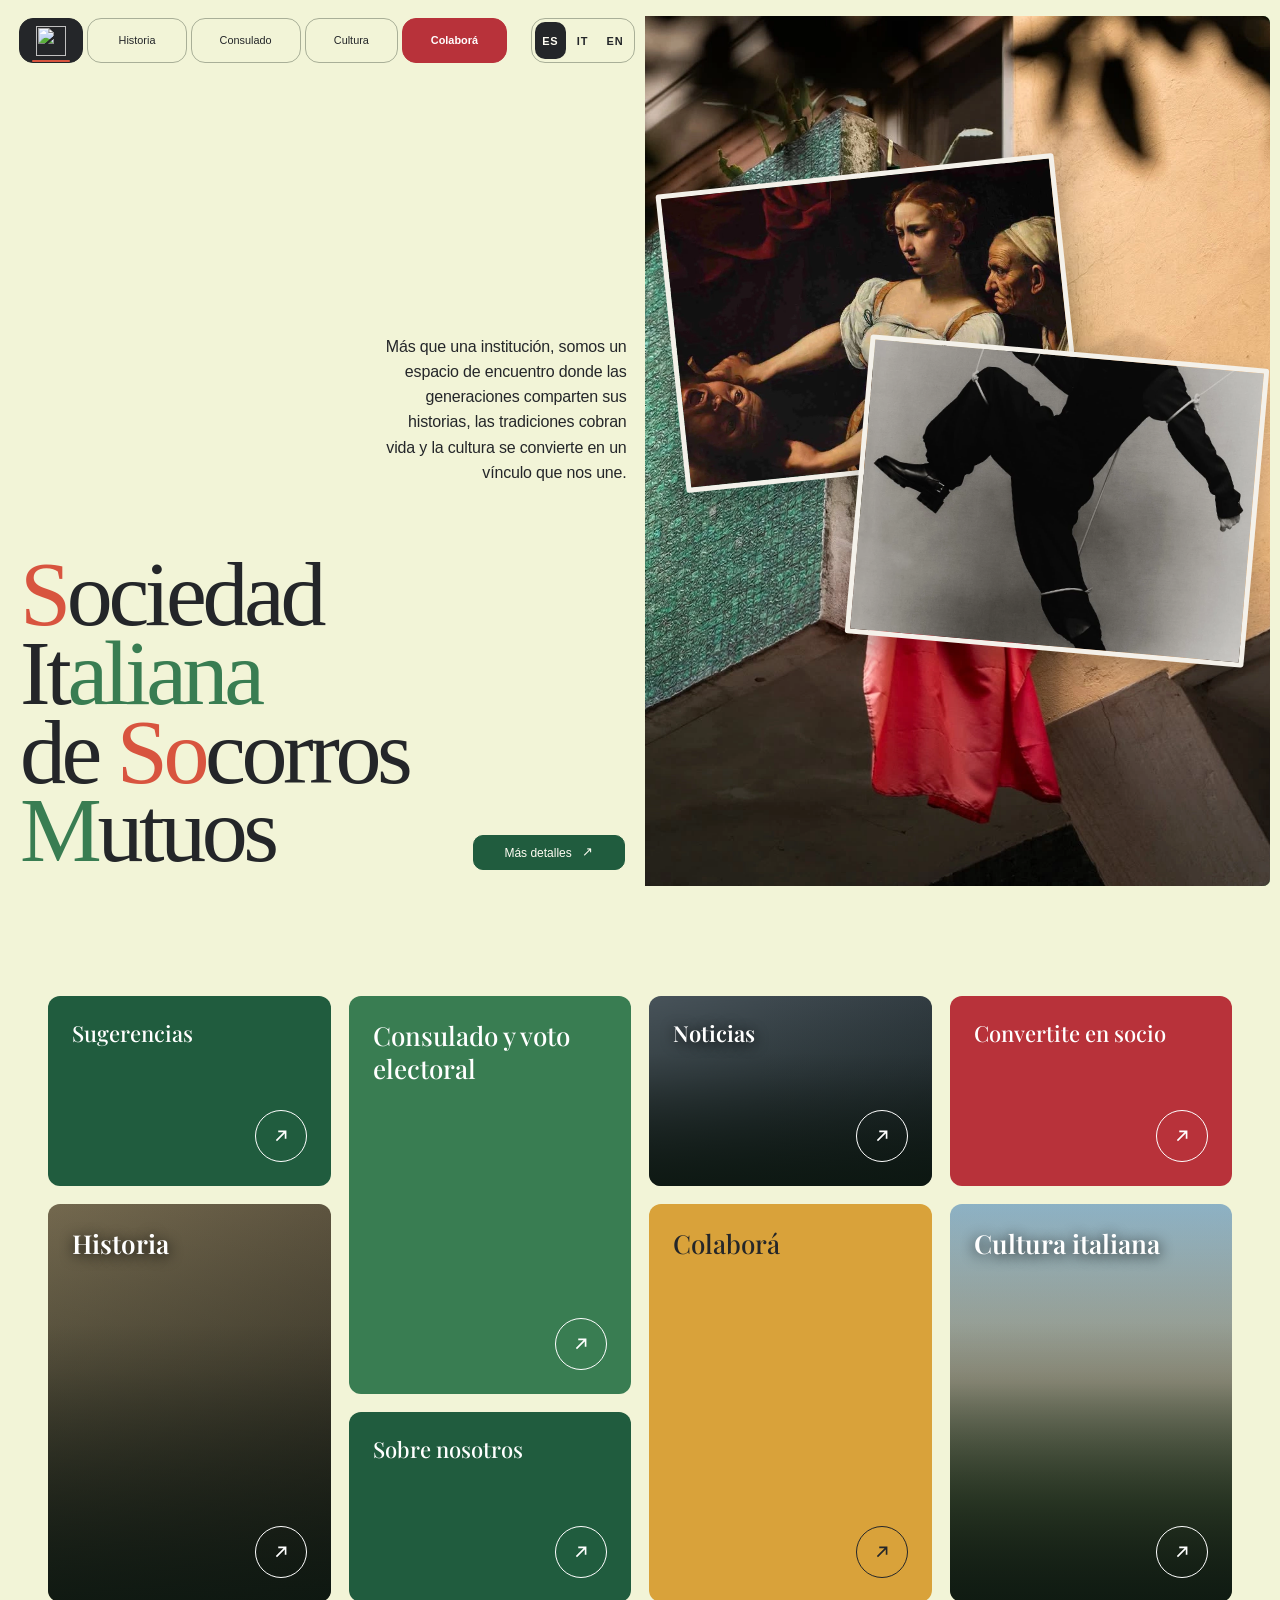
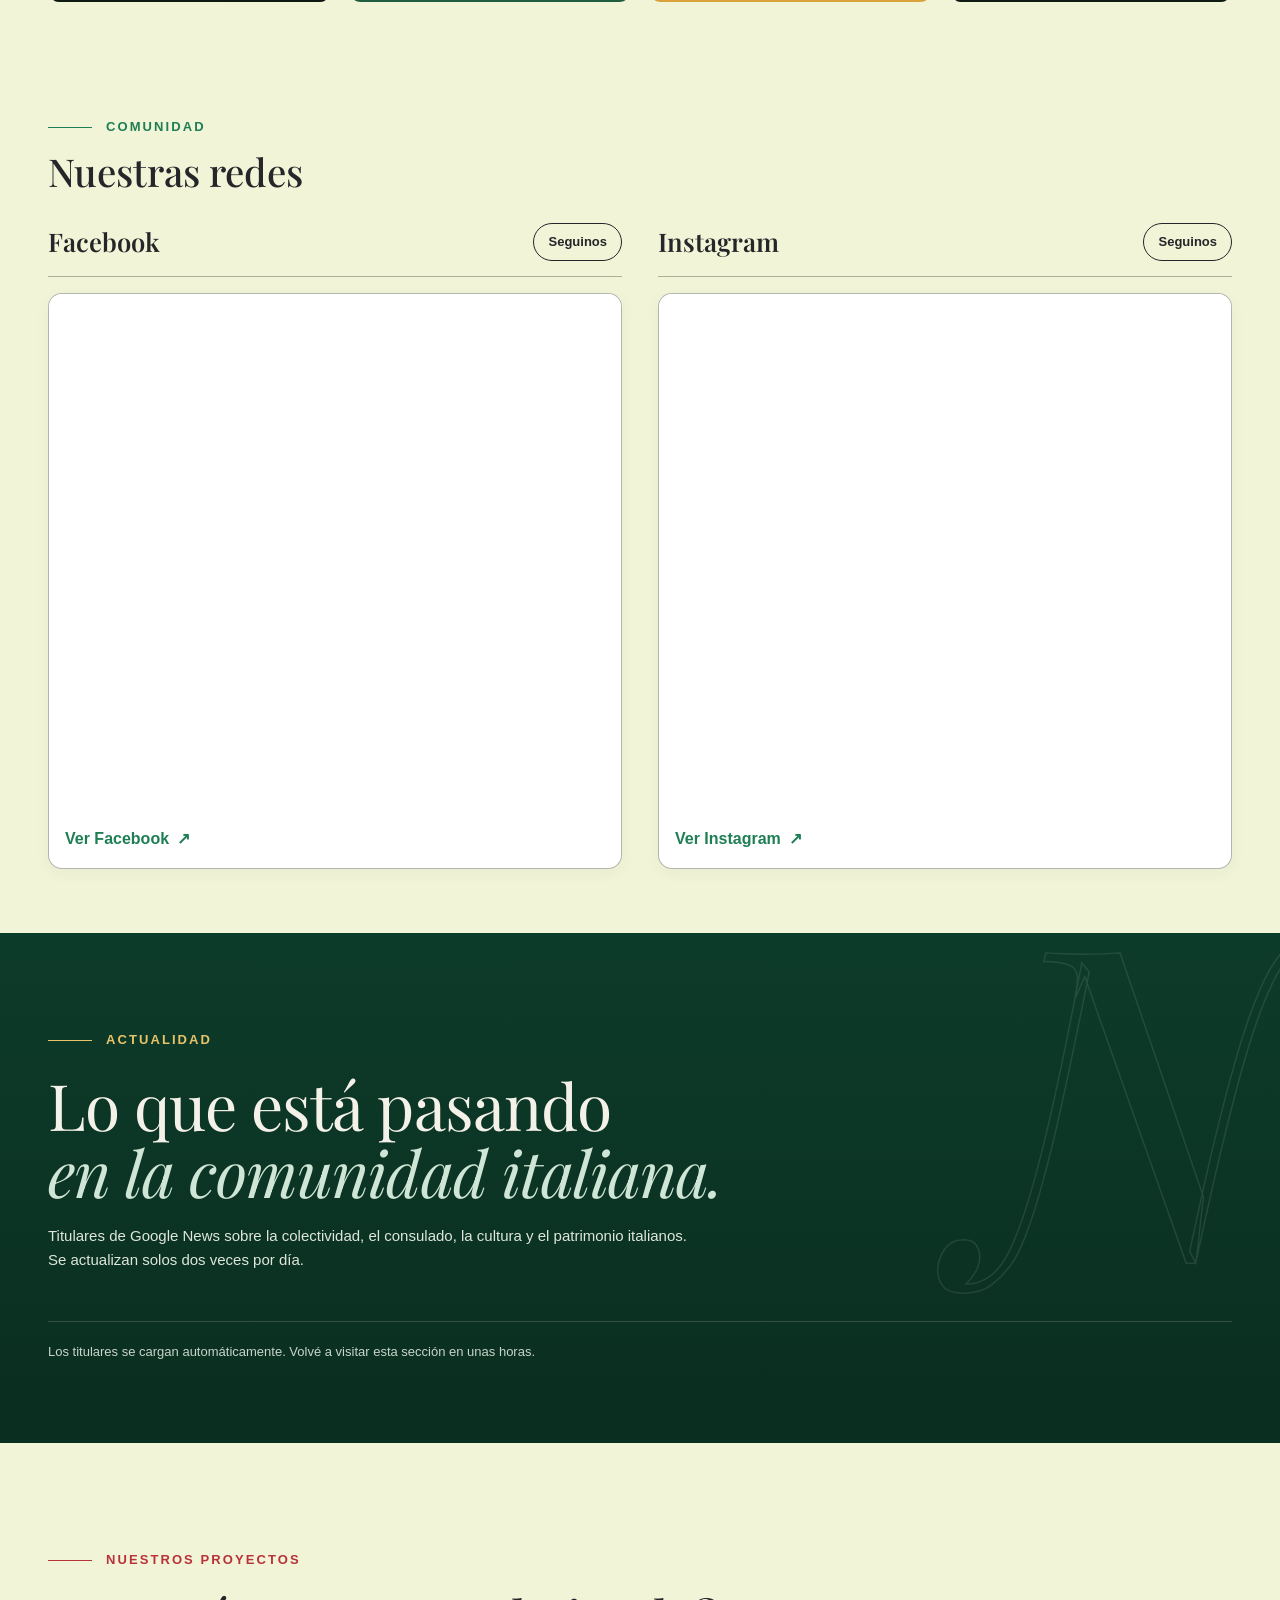
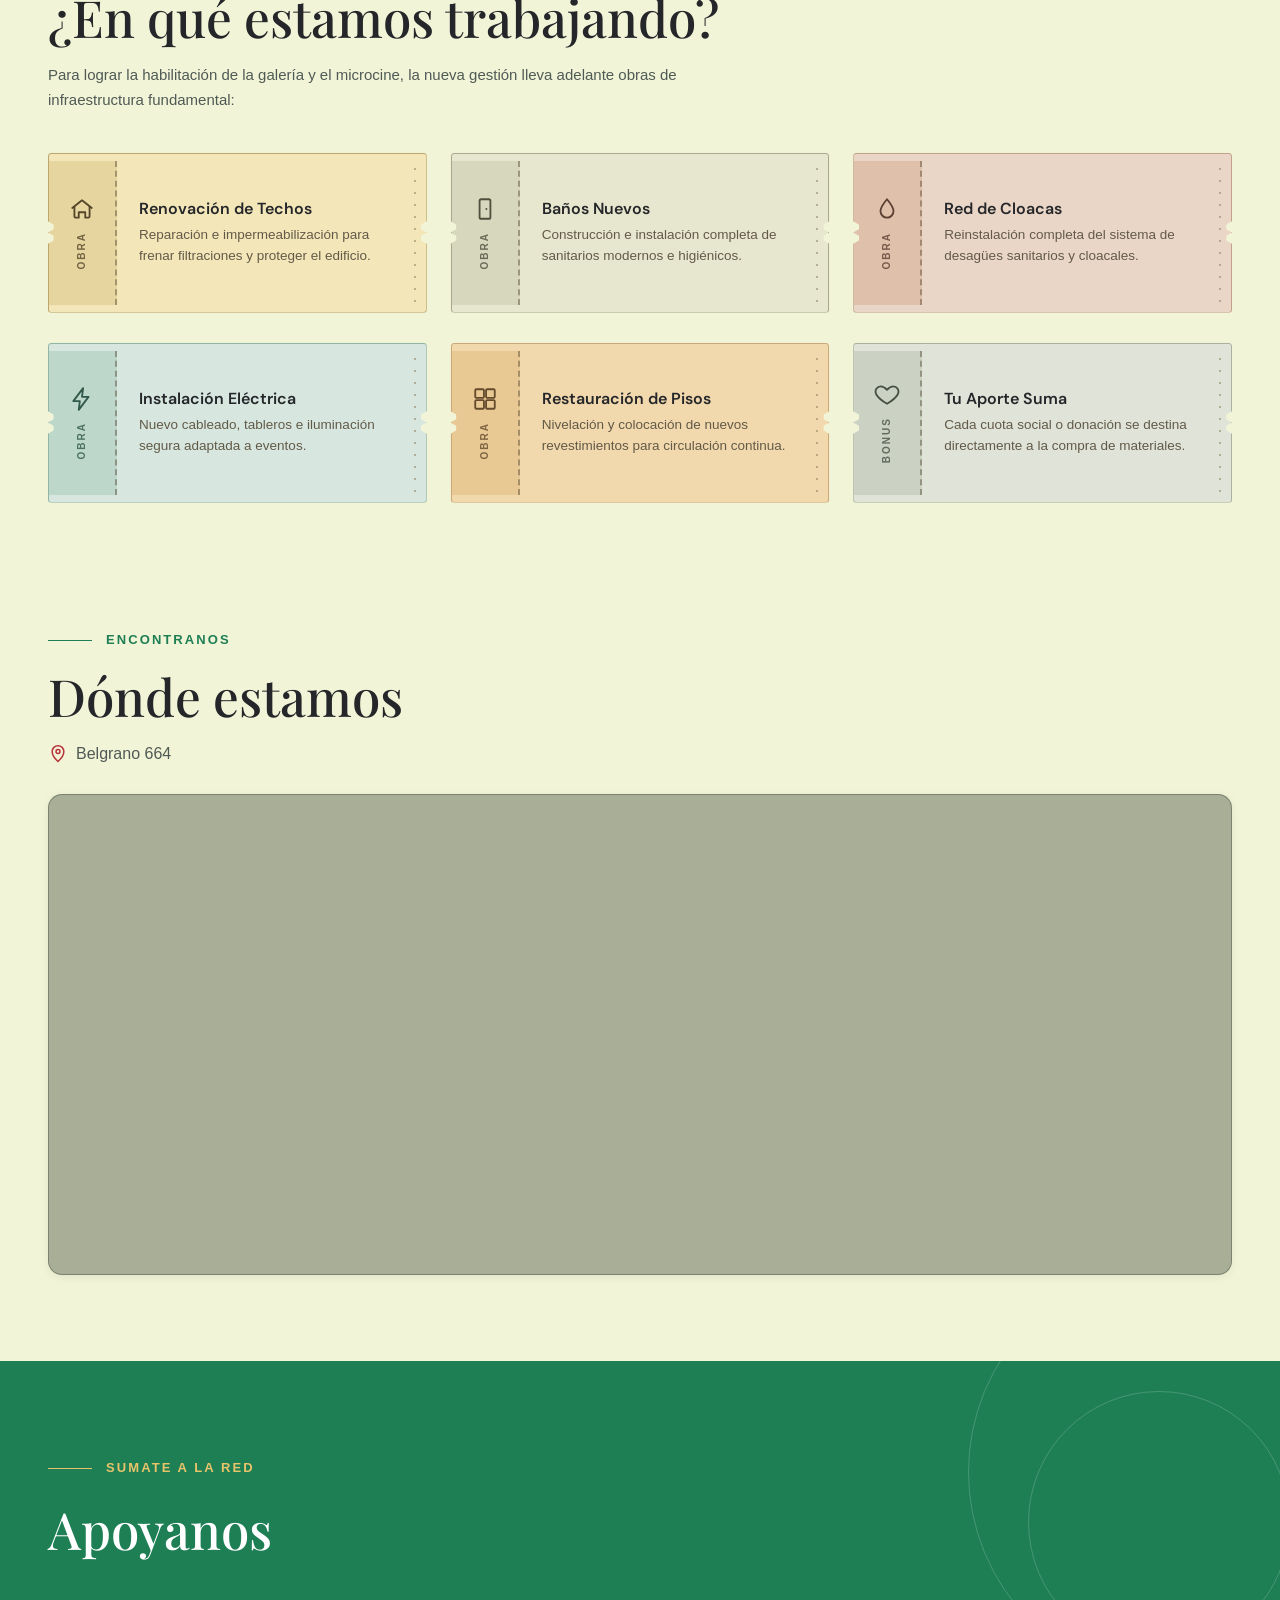
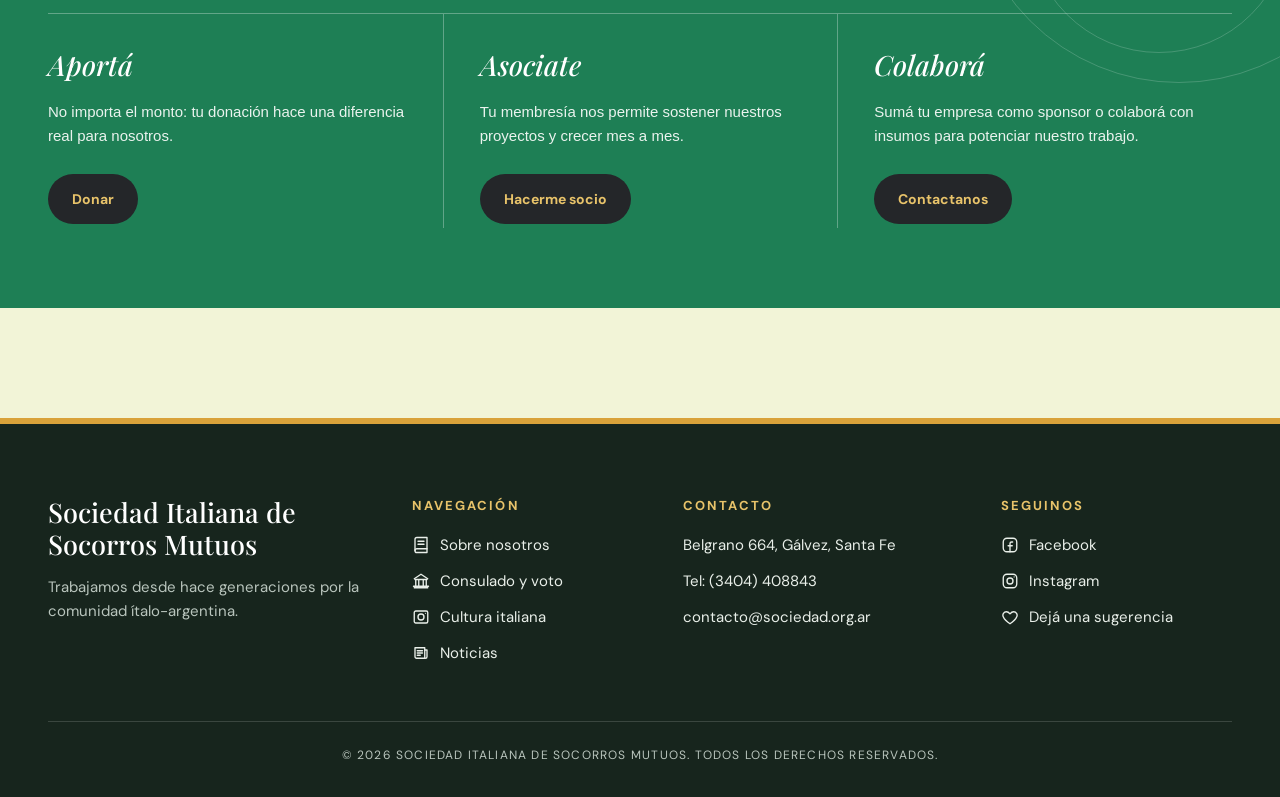
==== commit f0c4e605: "v1.4" ====
--- a/index.html
+++ b/index.html
@@ -43,7 +43,6 @@
 
   <!-- ACCESOS RÁPIDOS -->
   <section class="access wrap" id="accesos" aria-label="Accesos rápidos">
-    <br><br>
     <div class="tiles">
       <a class="tile t-white sug" href="contacto.html"><span data-i18n="tSug">Sugerencias</span><span class="arr"><svg viewBox="0 0 24 24" fill="none" stroke="currentColor" stroke-width="1.8" aria-hidden="true"><path d="M7 17 17 7M9 7h8v8"/></svg></span></a>
       <a class="tile hist" href="historia.html">
--- a/css/base.css
+++ b/css/base.css
@@ -7,6 +7,7 @@
   /* Paleta del sitio (la de la portada) */
   --s-verde:#397d52;
   --s-verde-oscuro:#205c3e;
+  --s-verde-suave:#e2e9cb;
   --s-rojo:#d8543f;
   --s-rojo-oscuro:#B8323A;
   --s-marfil:#f2f4d7;
@@ -33,21 +34,38 @@
   transition:background-color .18s ease, color .18s ease, border-color .18s ease, transform .18s ease;
 }
 .nav-tab::after{content:""; position:absolute; left:12px; right:12px; bottom:0; height:2px; border-radius:2px; background:transparent}
-.nav-tab:nth-child(1){flex:0 1 86px; min-width:54px; padding-inline:8px}
-.nav-tab:nth-child(2){flex:1 1 132px}
-.nav-tab:nth-child(3){flex:1 1 148px}
-.nav-tab:nth-child(4){flex:1 1 124px}
-.nav-tab:nth-child(5){flex:1 1 140px; background-color:var(--s-rojo); font-weight:650}
+.nav-tab--inicio{flex:0 1 86px; min-width:54px; padding-inline:8px}
+.nav-tab--historia{flex:1 1 132px}
+.nav-tab--consulado{flex:1 1 148px}
+.nav-tab--cultura{flex:1 1 124px}
+.nav-tab--colabora{flex:1 1 140px; color:#fff; background-color:var(--s-rojo-oscuro); border-color:var(--s-rojo-oscuro); font-weight:650}
 .nav-tab:hover{border-color:var(--s-verde); background:rgba(225,254,211,.48)}
+.nav-tab--colabora:not(.active):hover{border-color:#962830; background:#962830}
 .nav-tab:active{transform:translateY(1px)}
 .nav-tab.active{color:#fffdf3; background:var(--s-tinta); border-color:var(--s-tinta)}
 .nav-tab.active::after{background:var(--s-rojo)}
 .nav-tab:focus-visible{outline:2px solid var(--s-rojo); outline-offset:3px}
 .nav-icon{width:20px; height:20px; flex:0 0 20px}
-.nav-tab:nth-child(3) .nav-icon{width:22px; height:22px; flex-basis:22px}
-.nav-tab:nth-child(4) .nav-icon{width:24px; height:24px; flex-basis:24px}
-.nav-tab:nth-child(5) .nav-icon{width:25px; height:25px; flex-basis:25px}
+.nav-tab--consulado .nav-icon{width:22px; height:22px; flex-basis:22px}
+.nav-tab--cultura .nav-icon{width:24px; height:24px; flex-basis:24px}
+.nav-tab--colabora .nav-icon{width:25px; height:25px; flex-basis:25px}
 .icon-logo{display:block; width:30px; height:30px}
+
+/* Con espacio de sobra, las secciones van en la misma fila y el botón «Menú» no se ve. */
+.menu-opciones{display:contents}
+.menu-boton{
+  display:none; align-items:center; gap:8px;
+  height:45px; padding:0 15px 0 12px;
+  border:1px solid var(--s-linea); border-radius:14px; background:transparent; color:var(--s-tinta);
+  font:600 13px/1 var(--s-fuente-menu); letter-spacing:.02em; cursor:pointer;
+  transition:background-color .18s ease, color .18s ease, border-color .18s ease;
+}
+.menu-boton:hover{border-color:var(--s-verde); background:rgba(225,254,211,.48)}
+.menu-boton[aria-expanded="true"]{color:#fffdf3; background:var(--s-tinta); border-color:var(--s-tinta)}
+.menu-boton:focus-visible{outline:2px solid var(--s-rojo); outline-offset:3px}
+.menu-boton-icono{width:20px; height:20px; flex:none}
+.menu-boton[aria-expanded="true"] .menu-boton-icono--abrir,
+.menu-boton[aria-expanded="false"] .menu-boton-icono--cerrar{display:none}
 
 /* Selector de idioma: mismo borde y altura que las pestañas */
 .idiomas{
@@ -64,15 +82,26 @@
 .idioma[aria-pressed="true"]{background:var(--s-tinta); color:#fffdf3}
 .idioma:focus-visible{outline:2px solid var(--s-rojo); outline-offset:2px}
 
-/* Poco espacio: sin íconos. Muy poco: dos filas de tres. */
+/* Poco espacio: sin íconos. Muy poco: una barra con el logo, el botón «Menú» y los idiomas;
+   las secciones se despliegan debajo, sobre el contenido de la página. */
 @container menu (max-width:640px){ .nav-icon{display:none} }
 @container menu (max-width:600px){
-  .menu-pestanas{display:grid; grid-template-columns:repeat(3,minmax(0,1fr)); grid-template-rows:42px 42px; gap:6px}
-  .nav-tab{height:42px; font-size:clamp(10px,2.6vw,13px)}
-  .nav-icon{display:block}
-  .idiomas{height:42px; margin-left:0}
-  .idioma{flex:1; padding:0}
+  .menu-pestanas{position:relative; align-items:center; gap:6px}
+  .nav-tab--inicio{flex:0 0 56px}
+  .menu-boton{display:inline-flex}
+  .idiomas{margin-left:auto}
+  .menu-opciones{
+    position:absolute; top:calc(100% + 8px); left:0; right:0; z-index:10;
+    display:none; flex-direction:column; gap:6px; padding:8px;
+    background:var(--s-marfil); border:1px solid var(--s-linea); border-radius:18px;
+    box-shadow:0 24px 48px -22px rgba(20,35,25,.55);
+  }
+  .menu-abierto .menu-opciones{display:flex; animation:menu-baja .18s ease-out}
+  .menu-opciones .nav-tab{flex:none; justify-content:flex-start; gap:12px; height:48px; padding:0 16px; font-size:15px}
+  .menu-opciones .nav-tab::after{left:16px; right:auto; width:28px}
+  .menu-opciones .nav-icon{display:block}
 }
+@keyframes menu-baja{from{opacity:0; transform:translateY(-6px)} to{opacity:1; transform:none}}
 
 /* ── Pie ─────────────────────────────────────────────── */
 .foot{
@@ -97,4 +126,7 @@
 @media (max-width:1000px){ .foot-grid{grid-template-columns:1fr 1fr} }
 @media (max-width:600px){ .foot-grid{grid-template-columns:1fr} .copy{text-align:left} }
 
-@media (prefers-reduced-motion:reduce){ .nav-tab,.idioma{transition:none} }
+@media (prefers-reduced-motion:reduce){
+  .nav-tab,.idioma,.menu-boton{transition:none}
+  .menu-abierto .menu-opciones{animation:none}
+}
--- a/styles.css
+++ b/styles.css
@@ -1,13 +1,12 @@
+/* Los colores de la paleta salen de css/base.css (--s-*), que se carga antes. */
 :root{
-  --paper:#F4F1EA; --ink:#18231F; --green:#1E7F55; --gold:#E8C36A; --mustard:#D9A23A;
-  --red:#B8323A; --footer:#10231C; --muted:#4f5a55; --line:#cdc7b8; --white:#fff;
-  --focus:#0045c4; --cream: #f2f4d7;
-  --ink: #242629;
-  --italian-green: #397d52;
-  --deep-green: #205c3e;
-  --italian-red: #d8543f;
-  --line: rgba(39, 55, 39, .36);
-  --soft-green: #e2e9cb;
+  --paper:var(--s-papel); --ink:var(--s-tinta); --green:#1E7F55; --gold:var(--s-dorado); --mustard:var(--s-mostaza);
+  --red:var(--s-rojo-oscuro); --footer:#10231C; --muted:#4f5a55; --line:var(--s-linea); --white:#fff;
+  --focus:#0045c4; --cream:var(--s-marfil);
+  --italian-green:var(--s-verde);
+  --deep-green:var(--s-verde-oscuro);
+  --italian-red:var(--s-rojo);
+  --soft-green:var(--s-verde-suave);
 }
 
 *{box-sizing:border-box}
@@ -220,27 +219,34 @@
 .more-nav a:hover{color:var(--ink);text-decoration:underline}
 
 
-/* ===== Accesos rápidos ===== */
+/* ===== Accesos rápidos =====
+   Escritorio: cuatro columnas; Historia, Consulado, Colaborá y Cultura son los mosaicos altos.
+   Tabletas: dos columnas con Historia y Cultura altas. Teléfonos: dos columnas con Historia,
+   Cultura y «Convertite en socio» a lo ancho y Consulado alto. */
 .access{padding:96px 28px 20px}
-.tiles{display:grid;grid-template-columns:repeat(4,1fr);grid-template-rows:repeat(3,190px);gap:18px}
-.tile{position:relative;overflow:hidden;display:flex;flex-direction:column;justify-content:space-between;padding:24px;border-radius:12px;text-decoration:none;font:500 22px/1.25 "Playfair Display",Georgia,serif}
+.tiles{
+  display:grid;grid-template-columns:repeat(4,minmax(0,1fr));grid-template-rows:repeat(3,190px);gap:18px;
+  grid-template-areas:"sug cons noti conv" "hist cons colab cult" "hist sobre colab cult";
+}
+.tile{position:relative;overflow:hidden;display:flex;flex-direction:column;justify-content:space-between;gap:12px;padding:24px;border-radius:12px;text-decoration:none;font:500 22px/1.25 "Playfair Display",Georgia,serif}
 .tile span:first-child{position:relative;z-index:1}
 .tile .arr{position:relative;z-index:1;align-self:flex-end;width:52px;height:52px;border-radius:50%;border:1.5px solid currentColor;display:grid;place-items:center}
 .tile .arr svg{width:22px;height:22px}
 .tile:hover{filter:brightness(.95)}
-.t-white{background:#07704d;color:#fff;border:1px solid var(--line)}
+.t-white{background:var(--deep-green);color:#fff}
 .t-ink{background:var(--ink);color:#fff}
-.t-green{background:var(--green);color:#fff}
+.t-green{background:var(--italian-green);color:#fff}
 .t-gold{background:var(--mustard);color:var(--ink)}
 .t-red{background:var(--red);color:#fff}
-.sug{grid-area:1/1/2/2}
-.hist{grid-area:2/1/4/2;color:#fff;background:linear-gradient(180deg,#0000 30%,#0009),linear-gradient(135deg,#8a7a5c,#4a3f30)}
-.cons{grid-area:1/2/3/3}
-.noti{grid-area:1/3/2/4;color:#fff;background:linear-gradient(180deg,#0000 30%,#0009),linear-gradient(135deg,#55606a,#283138)}
-.sobre{grid-area:3/2/4/3}
-.colab{grid-area:2/3/4/4}
-.conv{grid-area:1/4/2/5}
-.cult{grid-area:2/4/4/5;color:#fff;background:linear-gradient(180deg,#0000 30%,#0009),linear-gradient(#a9d3ec,#e9e0c4 45%,#8ea46a 75%,#5d6e3f)}
+.hist,.cons,.colab,.cult{font-size:26px}
+.sug{grid-area:sug}
+.hist{grid-area:hist;color:#fff;background:linear-gradient(180deg,#0000 30%,#0009),linear-gradient(135deg,#8a7a5c,#4a3f30)}
+.cons{grid-area:cons}
+.noti{grid-area:noti;color:#fff;background:linear-gradient(180deg,#0000 30%,#0009),linear-gradient(135deg,#55606a,#283138)}
+.sobre{grid-area:sobre}
+.colab{grid-area:colab}
+.conv{grid-area:conv}
+.cult{grid-area:cult;color:#fff;background:linear-gradient(180deg,#0000 30%,#0009),linear-gradient(#a9d3ec,#e9e0c4 45%,#8ea46a 75%,#5d6e3f)}
 .tile-img{position:absolute;inset:0;width:100%;height:100%;object-fit:cover;z-index:0}
 
 /* ===== Noticias ===== */
@@ -349,9 +355,8 @@
 
 /* ===== Adaptación: pantallas medianas ===== */
 @media (max-width:1000px){
-  .tiles{grid-template-columns:1fr 1fr;grid-template-rows:none;grid-auto-rows:minmax(180px,auto)}
-  .tiles .tile{grid-area:auto}
-  .hist,.cult{grid-row:span 2}
+  .tiles{grid-template-columns:repeat(2,minmax(0,1fr));grid-template-rows:repeat(5,minmax(170px,auto));grid-template-areas:"hist sug" "hist cons" "noti cult" "sobre cult" "colab conv"}
+  .cons,.colab{font-size:22px}
   .social-grid{grid-template-columns:1fr}
   .tickets{grid-template-columns:1fr 1fr}
   .support-grid{grid-template-columns:1fr;border-top:none}
@@ -370,9 +375,12 @@
   .nav ul{gap:8px 18px}
   .nav a{font-size:14px}
   .more-nav ul{padding:12px 20px;gap:8px 18px}
-  .tiles{grid-template-columns:1fr;grid-auto-rows:auto}
-  .tile{min-height:130px;font-size:21px}
-  .hist,.cult{grid-row:auto}
+  .tiles{gap:12px;grid-template-rows:150px repeat(2,minmax(118px,auto)) 150px minmax(118px,auto) minmax(104px,auto);grid-template-areas:"hist hist" "cons sug" "cons sobre" "cult cult" "noti colab" "conv conv"}
+  .tile{padding:18px;font-size:18px}
+  .hist,.cult,.conv{font-size:22px}
+  .cons,.colab{font-size:19px}
+  .tile .arr{width:40px;height:40px}
+  .tile .arr svg{width:18px;height:18px}
   .row{grid-template-columns:90px 1fr 44px;gap:16px}
   .date-n{font-size:36px}
   .arr{width:44px;height:44px}
@@ -383,7 +391,7 @@
 
 /* ===== Correcciones de legibilidad y distribución (octubre 2026) ===== */
 :root {
-  --ivory: #f2f4d7;
+  --ivory: var(--s-marfil);
 }
 
 /* El panel inicial ocupa el alto de la ventana y conserva el fondo uniforme. */
@@ -430,8 +438,7 @@
   position: relative;
   z-index: 2;
   display: block;
-  color: #fff;
-  text-shadow: 0 2px 12px rgba(0, 0, 0, .9);
+  color: inherit;
 }
 .tile > .arr {
   position: relative;
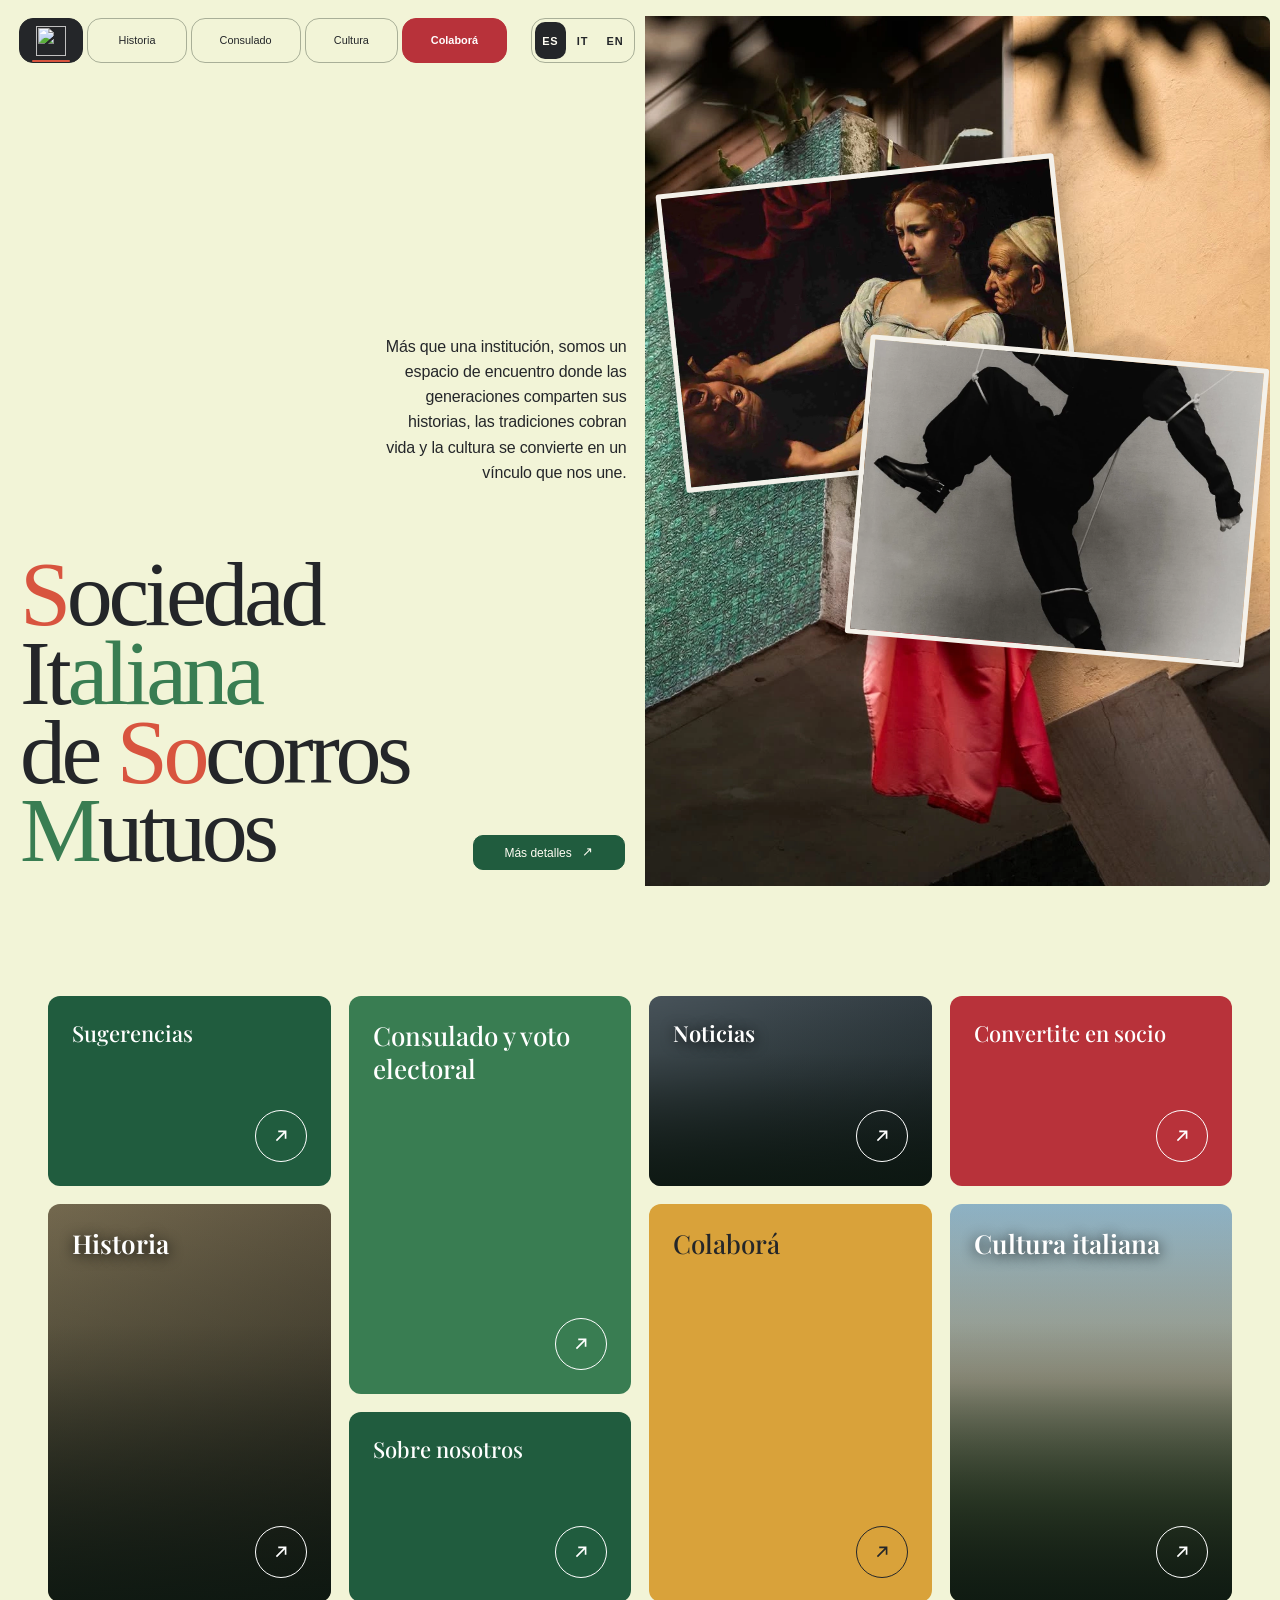
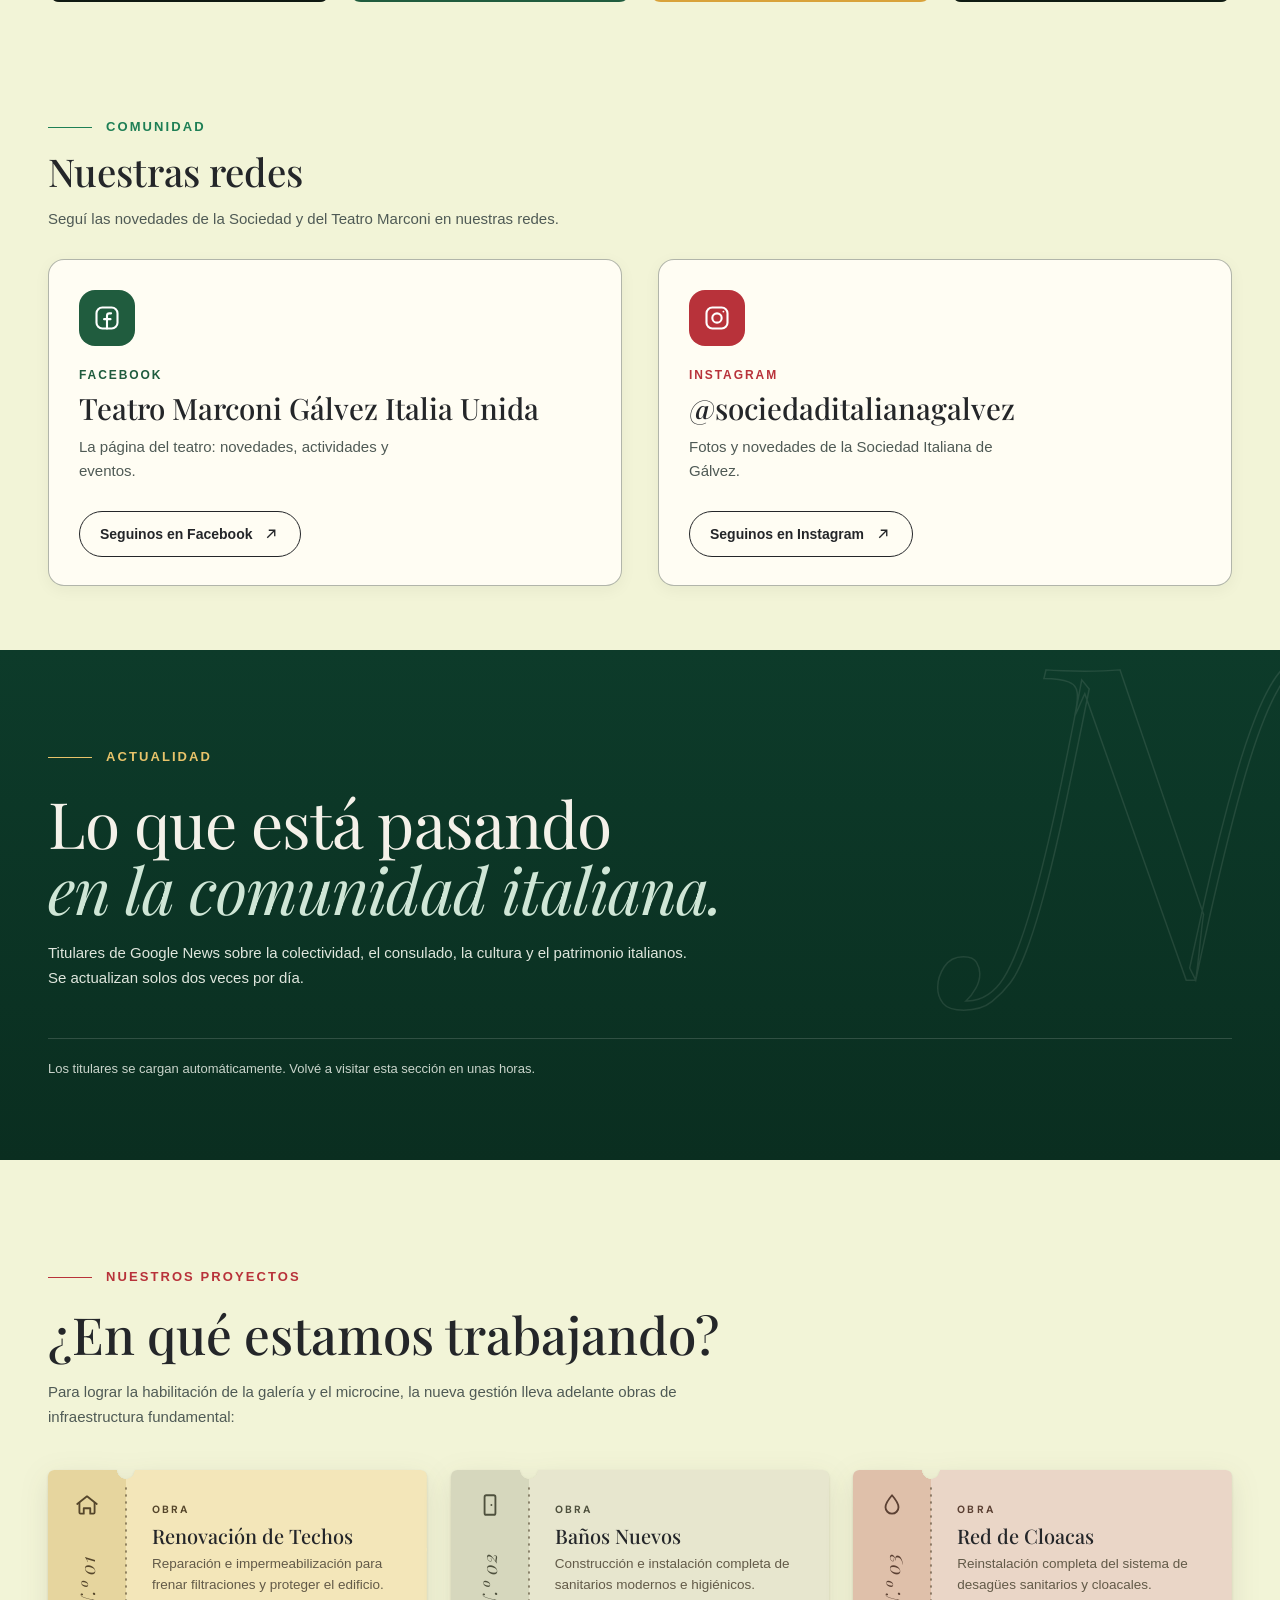
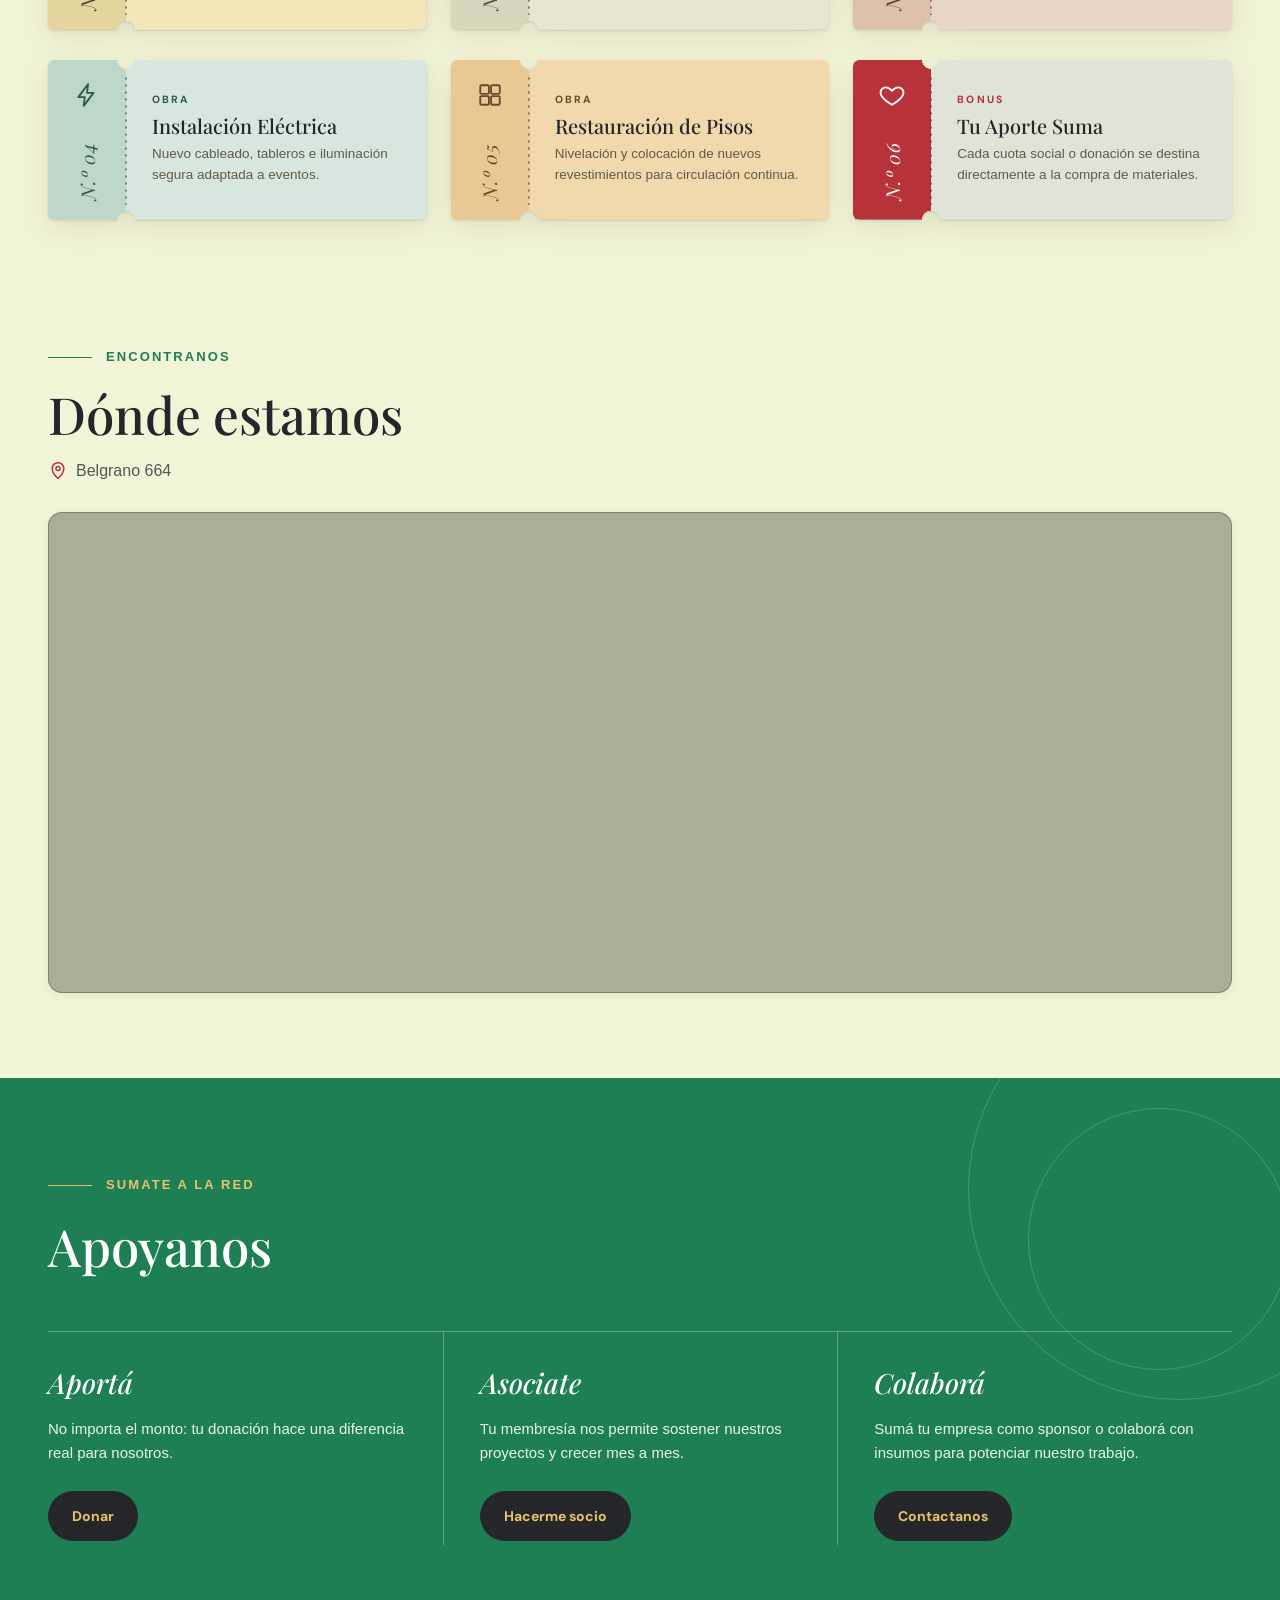
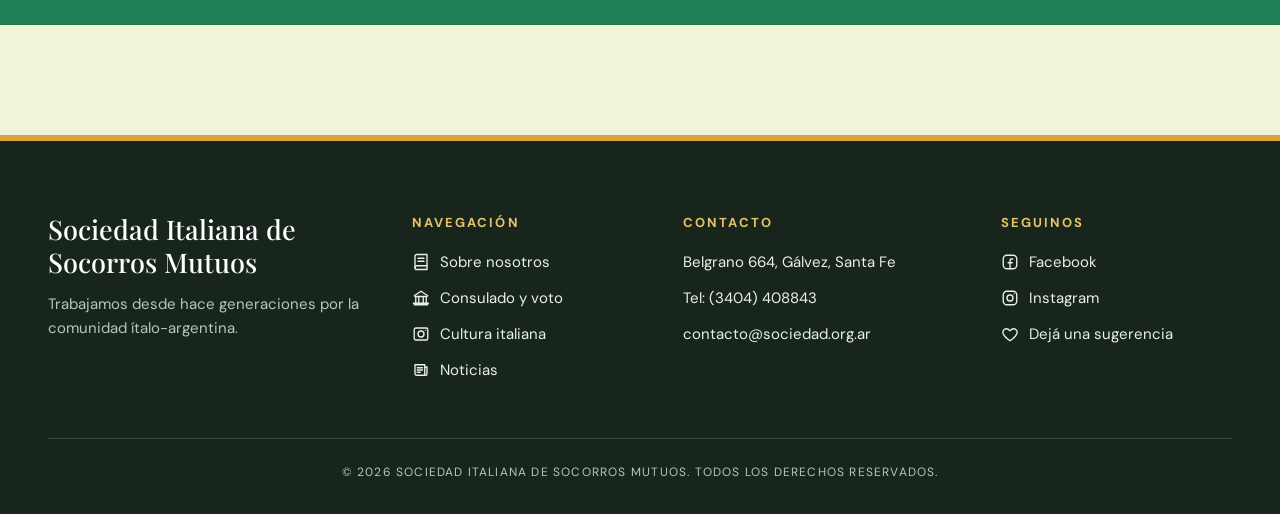
==== commit 4f4406ec: "v1.6" ====
--- a/index.html
+++ b/index.html
@@ -61,18 +61,28 @@
     </div>
   </section>
 
-  <!-- REDES SOCIALES: Facebook e Instagram en columnas paralelas -->
-  <section class="social-section wrap" id="redes-sociales" aria-label="Redes sociales">
-    <div class="section-heading"><p class="eyebrow">Comunidad</p><h2 class="big">Nuestras redes</h2></div>
+  <!-- COMUNIDAD: tarjetas propias de Facebook e Instagram (sin recuadros externos). Toda la tarjeta es un enlace. -->
+  <section class="social-section wrap" id="redes-sociales" aria-labelledby="redes-titulo">
+    <div class="section-heading">
+      <p class="eyebrow" data-i18n="socialEyebrow">Comunidad</p>
+      <h2 class="big" id="redes-titulo" data-i18n="socialTitle">Nuestras redes</h2>
+      <p class="social-sub" data-i18n="socialSub">Seguí las novedades de la Sociedad y del Teatro Marconi en nuestras redes.</p>
+    </div>
     <div class="social-columns">
-      <section class="social-panel" aria-labelledby="facebook-title">
-        <div class="panel-head"><h3 id="facebook-title">Facebook</h3><a class="follow" id="fb-follow" href="https://www.facebook.com/TeatroMarconiGalvezItaliaUnida/?locale=es_LA" target="_blank" rel="noopener">Seguinos</a></div>
-        <div class="social-embed social-embed--facebook"><iframe title="Publicaciones de Facebook: Teatro Marconi Gálvez Italia Unida" src="https://www.facebook.com/plugins/page.php?href=https%3A%2F%2Fwww.facebook.com%2FTeatroMarconiGalvezItaliaUnida%2F%3Flocale%3Des_LA&tabs=timeline&width=500&height=520&small_header=false&adapt_container_width=true&hide_cover=false&show_facepile=true" width="500" height="520" style="border:none;overflow:hidden;width:100%;max-width:500px" scrolling="no" frameborder="0" allowfullscreen="true" allow="autoplay; clipboard-write; encrypted-media; picture-in-picture; web-share"></iframe><a href="https://www.facebook.com/TeatroMarconiGalvezItaliaUnida/?locale=es_LA" target="_blank" rel="noopener">Ver Facebook <span aria-hidden="true">↗</span></a></div>
-      </section>
-      <section class="social-panel" aria-labelledby="instagram-title">
-        <div class="panel-head"><h3 id="instagram-title">Instagram</h3><a class="follow" id="ig-link" href="https://www.instagram.com/sociedaditalianagalvez/" target="_blank" rel="noopener">Seguinos</a></div>
-        <div class="social-embed social-embed--instagram"><iframe title="Perfil de Instagram de Sociedad Italiana Gálvez" src="https://www.instagram.com/sociedaditalianagalvez/embed" width="400" height="520" style="border:0;width:100%;max-width:400px" frameborder="0" scrolling="no" allowtransparency="true"></iframe><a href="https://www.instagram.com/sociedaditalianagalvez/" target="_blank" rel="noopener">Ver Instagram <span aria-hidden="true">↗</span></a></div>
-      </section>
+      <article class="red red--facebook">
+        <span class="red-icono" aria-hidden="true"><svg viewBox="0 0 24 24" fill="none" stroke="currentColor" stroke-width="1.8" stroke-linecap="round" stroke-linejoin="round"><rect x="3" y="3" width="18" height="18" rx="5"/><path d="M15.5 8H14a2 2 0 0 0-2 2v11M9.5 13h5.5"/></svg></span>
+        <p class="red-tipo">Facebook</p>
+        <h3 class="red-nombre">Teatro Marconi Gálvez Italia Unida</h3>
+        <p class="red-texto" data-i18n="fbText">La página del teatro: novedades, actividades y eventos.</p>
+        <a class="red-boton" id="fb-follow" href="https://www.facebook.com/TeatroMarconiGalvezItaliaUnida/?locale=es_LA" target="_blank" rel="noopener"><span data-i18n="fbFollow">Seguinos en Facebook</span><span class="red-sr" data-i18n="newTab">(se abre en una pestaña nueva)</span><svg viewBox="0 0 24 24" fill="none" stroke="currentColor" stroke-width="1.8" aria-hidden="true"><path d="M7 17 17 7M9 7h8v8"/></svg></a>
+      </article>
+      <article class="red red--instagram">
+        <span class="red-icono" aria-hidden="true"><svg viewBox="0 0 24 24" fill="none" stroke="currentColor" stroke-width="1.8" stroke-linecap="round" stroke-linejoin="round"><rect x="3" y="3" width="18" height="18" rx="5"/><circle cx="12" cy="12" r="4"/><circle cx="17.5" cy="6.5" r=".8" fill="currentColor" stroke="none"/></svg></span>
+        <p class="red-tipo">Instagram</p>
+        <h3 class="red-nombre">@sociedaditalianagalvez</h3>
+        <p class="red-texto" data-i18n="igText">Fotos y novedades de la Sociedad Italiana de Gálvez.</p>
+        <a class="red-boton" id="ig-link" href="https://www.instagram.com/sociedaditalianagalvez/" target="_blank" rel="noopener"><span data-i18n="igFollow">Seguinos en Instagram</span><span class="red-sr" data-i18n="newTab">(se abre en una pestaña nueva)</span><svg viewBox="0 0 24 24" fill="none" stroke="currentColor" stroke-width="1.8" aria-hidden="true"><path d="M7 17 17 7M9 7h8v8"/></svg></a>
+      </article>
     </div>
   </section>
 
--- a/styles.css
+++ b/styles.css
@@ -293,36 +293,46 @@
 .works .eyebrow{color:var(--red);margin-bottom:18px}
 .works-sub{max-width:640px;margin:18px 0 40px;color:var(--muted);font-size:15px;line-height:1.65}
 
+/* Cada obra es una entrada de teatro: talón con ícono y número, línea de corte punteada
+   con muescas arriba y abajo, y el cuerpo con la etiqueta, el título y el texto.
+   La sombra va en .ticket y la forma (máscara) en .t-papel, para que la máscara no la recorte. */
 .tickets{display:grid;grid-template-columns:repeat(3,minmax(0,1fr));gap:30px 24px;align-items:stretch}
 .ticket{
-  position:relative;isolation:isolate;display:flex;min-width:0;min-height:160px;
-  padding:7px 0;background:#f8f1d9;border:1px solid #c5b58a;
-  border-radius:3px;box-shadow:0 3px 8px #382d1917;
-  overflow:hidden;
-  /* Perforaciones circulares laterales típicas de una entrada impresa. */
-  clip-path:polygon(0 0,100% 0,100% 43%,98.5% 45%,98.5% 48%,100% 50%,98.5% 52%,98.5% 55%,100% 57%,100% 100%,0 100%,0 57%,1.5% 55%,1.5% 52%,0 50%,1.5% 48%,1.5% 45%,0 43%);
-}
-.ticket::before,.ticket::after{content:"";position:absolute;z-index:0;top:9px;bottom:9px;width:12px;pointer-events:none;opacity:.55;background:radial-gradient(circle at center,#8d805f 1px,transparent 1.5px) center top/12px 12px repeat-y}
-.ticket::before{left:5px}.ticket::after{right:5px}
-.t-stub{position:relative;z-index:1;width:68px;flex:none;display:flex;flex-direction:column;align-items:center;justify-content:center;gap:10px;padding:16px 0;border-right:2px dashed rgba(72,59,37,.42);background:rgba(221,210,174,.56)}
-.t-stub svg{width:26px;height:26px}
-.t-stub span{writing-mode:vertical-rl;transform:rotate(180deg);font-size:10px;font-weight:700;letter-spacing:.2em;text-transform:uppercase;opacity:.8}
-.t-body{position:relative;z-index:1;flex:1;padding:18px 22px;display:flex;flex-direction:column;justify-content:center;gap:6px;min-width:0}
-.t-body h3{font:600 16px "DM Sans",Arial,sans-serif;margin:0;color:var(--ink)}
+  --talon:78px;--muesca:9px;--papel:#f8f1d9;--fondo-talon:#e6d59e;--tinta-talon:#55462b;--corte:rgba(72,59,37,.55);
+  display:flex;min-width:0;
+  filter:drop-shadow(0 1px 1px rgba(56,45,25,.14)) drop-shadow(0 8px 14px rgba(56,45,25,.1));
+  transition:transform .2s ease;
+}
+.ticket:hover{transform:translateY(-3px)}
+.t-papel{
+  position:relative;display:flex;flex:1;min-width:0;min-height:160px;border-radius:6px;background:var(--papel);
+  -webkit-mask:radial-gradient(circle var(--muesca) at var(--talon) 0,#0000 97%,#000) top/100% 51% no-repeat,radial-gradient(circle var(--muesca) at var(--talon) 100%,#0000 97%,#000) bottom/100% 51% no-repeat;
+          mask:radial-gradient(circle var(--muesca) at var(--talon) 0,#0000 97%,#000) top/100% 51% no-repeat,radial-gradient(circle var(--muesca) at var(--talon) 100%,#0000 97%,#000) bottom/100% 51% no-repeat;
+}
+.t-papel::before{
+  content:"";position:absolute;z-index:1;left:calc(var(--talon) - 1px);top:calc(var(--muesca) + 6px);bottom:calc(var(--muesca) + 6px);width:2px;
+  background:radial-gradient(circle,var(--corte) 1px,transparent 1.3px) center top/2px 7px repeat-y;
+}
+.t-stub{
+  width:var(--talon);flex:none;display:flex;flex-direction:column;align-items:center;justify-content:space-between;gap:14px;
+  padding:22px 0 20px;border-radius:6px 0 0 6px;background:var(--fondo-talon);color:var(--tinta-talon);
+}
+.t-stub svg{width:26px;height:26px;flex:none}
+.t-num{writing-mode:vertical-rl;transform:rotate(180deg);font:italic 400 19px/1 "Playfair Display",Georgia,serif;letter-spacing:.04em;white-space:nowrap}
+.t-body{flex:1;min-width:0;display:flex;flex-direction:column;justify-content:center;gap:6px;padding:20px 22px 20px 26px}
+.t-body .t-label{margin:0 0 2px;font:700 10.5px/1.2 "DM Sans",Arial,sans-serif;letter-spacing:.2em;text-transform:uppercase;color:var(--tinta-talon)}
+.t-body h3{margin:0;font:500 20px/1.2 "Playfair Display",Georgia,serif;color:var(--ink)}
 .t-body p{margin:0;font-size:13.5px;line-height:1.55;color:#625a48}
-/* Talones en tonos de papel y tinta, sin filtros ni superposiciones. */
-.ticket:nth-child(6n+1){background:#f3e6b9;border-color:#bca66c}
-.ticket:nth-child(6n+2){background:#e7e6ce;border-color:#a9aa8d}
-.ticket:nth-child(6n+3){background:#ead6c7;border-color:#c4a18a}
-.ticket:nth-child(6n+4){background:#d7e7df;border-color:#91b5a5}
-.ticket:nth-child(6n+5){background:#f2d8ad;border-color:#cba976}
-.ticket:nth-child(6n+6){background:#dfe3d8;border-color:#aab19f}
-.ticket:nth-child(6n+1) .t-stub{background:#e6d59e;color:#55462b}
-.ticket:nth-child(6n+2) .t-stub{background:#d6d7bd;color:#4e503d}
-.ticket:nth-child(6n+3) .t-stub{background:#dfc0aa;color:#5b4033}
-.ticket:nth-child(6n+4) .t-stub{background:#bdd7cb;color:#31594b}
-.ticket:nth-child(6n+5) .t-stub{background:#e8c994;color:#634b2c}
-.ticket:nth-child(6n+6) .t-stub{background:#cbd2c3;color:#465044}
+/* Tonos de papel (se repiten cada seis entradas). */
+.ticket:nth-child(6n+1){--papel:#f3e6b9;--fondo-talon:#e6d59e;--tinta-talon:#55462b}
+.ticket:nth-child(6n+2){--papel:#e7e6ce;--fondo-talon:#d6d7bd;--tinta-talon:#4e503d}
+.ticket:nth-child(6n+3){--papel:#ead6c7;--fondo-talon:#dfc0aa;--tinta-talon:#5b4033}
+.ticket:nth-child(6n+4){--papel:#d7e7df;--fondo-talon:#bdd7cb;--tinta-talon:#31594b}
+.ticket:nth-child(6n+5){--papel:#f2d8ad;--fondo-talon:#e8c994;--tinta-talon:#634b2c}
+.ticket:nth-child(6n+6){--papel:#dfe3d8;--fondo-talon:#cbd2c3;--tinta-talon:#465044}
+/* «Tu aporte suma» no es una obra: talón rojo para distinguirla. */
+.ticket--aporte .t-stub{background:var(--red);color:#fff}
+.ticket--aporte .t-body .t-label{color:var(--red)}
 
 /* ===== Dónde estamos (mapa) ===== */
 /* ===== Apoyanos ===== */
@@ -385,6 +395,8 @@
   .date-n{font-size:36px}
   .arr{width:44px;height:44px}
   .tickets{grid-template-columns:1fr}
+  .ticket{--talon:66px}
+  .t-body{padding:18px 18px 18px 22px}
   .support-in{padding:60px 20px 56px}
   .support-btn{width:100%;justify-content:center}
 }
@@ -669,18 +681,22 @@
 .social-section .eyebrow,.news-section .eyebrow{color:var(--green);margin:0 0 12px}
 .social-section .big,.news-section .big{margin:0;font-size:clamp(30px,3vw,42px);line-height:1.12}
 .social-columns{display:grid;grid-template-columns:repeat(2,minmax(0,1fr));gap:clamp(20px,3vw,36px)}
-.social-panel{min-width:0}
-.social-panel .panel-head{min-height:56px;margin:0 0 16px;padding:0 0 13px;display:flex;align-items:center;justify-content:space-between;gap:12px;border-bottom:1px solid var(--line)}
-.social-panel .panel-head h3{margin:0;font:600 clamp(23px,2vw,30px)/1.15 "Playfair Display",Georgia,serif}
-.social-panel .follow{min-height:38px;padding:7px 14px;font-size:13px;white-space:nowrap}
-.social-embed{min-height:260px;border:1px solid var(--line);border-radius:14px;padding:28px;background:#fff;display:flex;flex-direction:column;align-items:flex-start;justify-content:center;box-shadow:0 4px 16px rgba(20,35,25,.045)}
-.social-embed .embed-mark{width:48px;height:48px;display:grid;place-items:center;margin-bottom:18px;border-radius:14px;color:#fff;font:700 32px/1 Arial,sans-serif}
-.social-embed--facebook .embed-mark{background:#1877f2}
-.social-embed--instagram .embed-mark{background:linear-gradient(135deg,#7b36a8,#e44768 55%,#f4a63d)}
-.social-embed h4{margin:0 0 8px;font:600 21px/1.25 "Playfair Display",Georgia,serif}
-.social-embed p{max-width:420px;margin:0 0 18px;color:var(--muted);font-size:14px;line-height:1.6}
-.social-embed>a{display:inline-flex;align-items:center;gap:8px;color:var(--green);font-weight:700;text-decoration:none}
-.social-embed>a:hover{text-decoration:underline;text-underline-offset:4px}
+.social-sub{max-width:620px;margin:14px 0 0;color:var(--muted);font-size:15px;line-height:1.6}
+/* Tarjetas de redes: el botón cubre toda la tarjeta con ::after, así se puede tocar en cualquier parte. */
+.red{position:relative;display:flex;flex-direction:column;align-items:flex-start;gap:6px;min-width:0;padding:30px 30px 28px;border:1px solid var(--line);border-radius:16px;background:#fffdf3;box-shadow:0 4px 16px rgba(20,35,25,.05);transition:transform .2s ease,box-shadow .2s ease}
+.red:hover{transform:translateY(-3px);box-shadow:0 12px 28px rgba(20,35,25,.1)}
+.red-icono{display:grid;place-items:center;width:56px;height:56px;margin-bottom:14px;border-radius:16px;color:#fff;background:var(--deep-green)}
+.red--instagram .red-icono{background:var(--red)}
+.red-icono svg{width:28px;height:28px}
+.red-tipo{margin:0;font-size:12px;font-weight:700;letter-spacing:.16em;text-transform:uppercase;color:var(--deep-green)}
+.red--instagram .red-tipo{color:var(--red)}
+.red-nombre{margin:0;font:500 clamp(22px,2.3vw,30px)/1.15 "Playfair Display",Georgia,serif;overflow-wrap:anywhere}
+.red-texto{max-width:40ch;margin:4px 0 22px;color:var(--muted);font-size:15px;line-height:1.6}
+.red-boton{display:inline-flex;align-items:center;gap:10px;margin-top:auto;min-height:46px;padding:10px 20px;border:1.5px solid var(--ink);border-radius:999px;color:var(--ink);font-size:14px;font-weight:700;text-decoration:none;transition:background-color .2s ease,color .2s ease}
+.red-boton::after{content:"";position:absolute;inset:0;border-radius:16px}
+.red-boton svg{width:18px;height:18px;flex:none}
+.red:hover .red-boton{background:var(--ink);color:#fff}
+.red-sr{position:absolute;width:1px;height:1px;overflow:hidden;clip:rect(0 0 0 0);white-space:nowrap}
 /* ===== Noticias de Italia: tarjetas con imagen, resumen y enlace ===== */
 .news-section{max-width:1240px;margin-inline:auto;padding:74px 28px 30px}
 .news-section .sec-head{margin-bottom:28px}
@@ -697,25 +713,16 @@
 .news-cards .read-more{margin-top:auto;padding-top:8px;color:var(--green);font-size:13px;font-weight:700}
 .news-cards .arr{display:none}
 @media(max-width:900px){.social-section{padding-top:66px}.news-section{padding-top:58px}.news-cards{grid-template-columns:repeat(2,minmax(0,1fr))}.news-cards .news-thumb{height:170px}}
-@media(max-width:600px){.social-section,.news-section{padding-left:18px;padding-right:18px}.social-columns{grid-template-columns:minmax(0,1fr);gap:30px}.social-embed{min-height:220px;padding:22px}.news-cards{grid-template-columns:minmax(0,1fr)}.news-cards .news-thumb{height:210px}}
-
-/* Ajustes para widgets sociales incrustados y sección de proyectos */
-.social-embed iframe { display:block; flex:1 1 auto; min-height:420px; align-self:stretch; background:#fff; }
-.social-embed--facebook, .social-embed--instagram { align-items:center; justify-content:flex-start; padding:14px; overflow:hidden; }
-.social-embed > a { align-self:flex-start; margin:12px 10px 4px; }
+@media(max-width:600px){.social-section,.news-section{padding-left:18px;padding-right:18px}.social-columns{grid-template-columns:minmax(0,1fr);gap:20px}.red{padding:24px 22px 22px}.news-cards{grid-template-columns:minmax(0,1fr)}.news-cards .news-thumb{height:210px}}
+
+/* Ajustes de las secciones de proyectos y noticias */
 .works { display:block !important; visibility:visible !important; opacity:1 !important; position:relative; }
 .news-section { display:block !important; visibility:visible !important; opacity:1 !important; }
 .news-cards { min-height:180px; }
 
 
 /* Corrección: una sola imagen por noticia; las tarjetas usan la imagen creada por renderNews(). */
-/* Corrección: los widgets sociales ocupan todo el ancho útil de sus paneles. */
 .social-columns { align-items: stretch; }
-.social-panel { display:flex; flex-direction:column; min-width:0; }
-.social-embed--facebook, .social-embed--instagram { box-sizing:border-box; width:100%; min-width:0; min-height:0; flex:1 1 auto; padding:0; align-items:stretch; overflow:hidden; }
-.social-embed--facebook iframe, .social-embed--instagram iframe { display:block; box-sizing:border-box; width:100% !important; max-width:none !important; min-width:0; height:520px; min-height:520px; flex:1 1 auto; border:0; align-self:stretch; }
-.social-embed--facebook > a, .social-embed--instagram > a { margin:12px 16px 16px; align-self:flex-start; }
-@media(max-width:600px){.social-embed--facebook iframe,.social-embed--instagram iframe{height:480px;min-height:480px}}
 
 
 /* ===== Personalización de fondos por sección =====
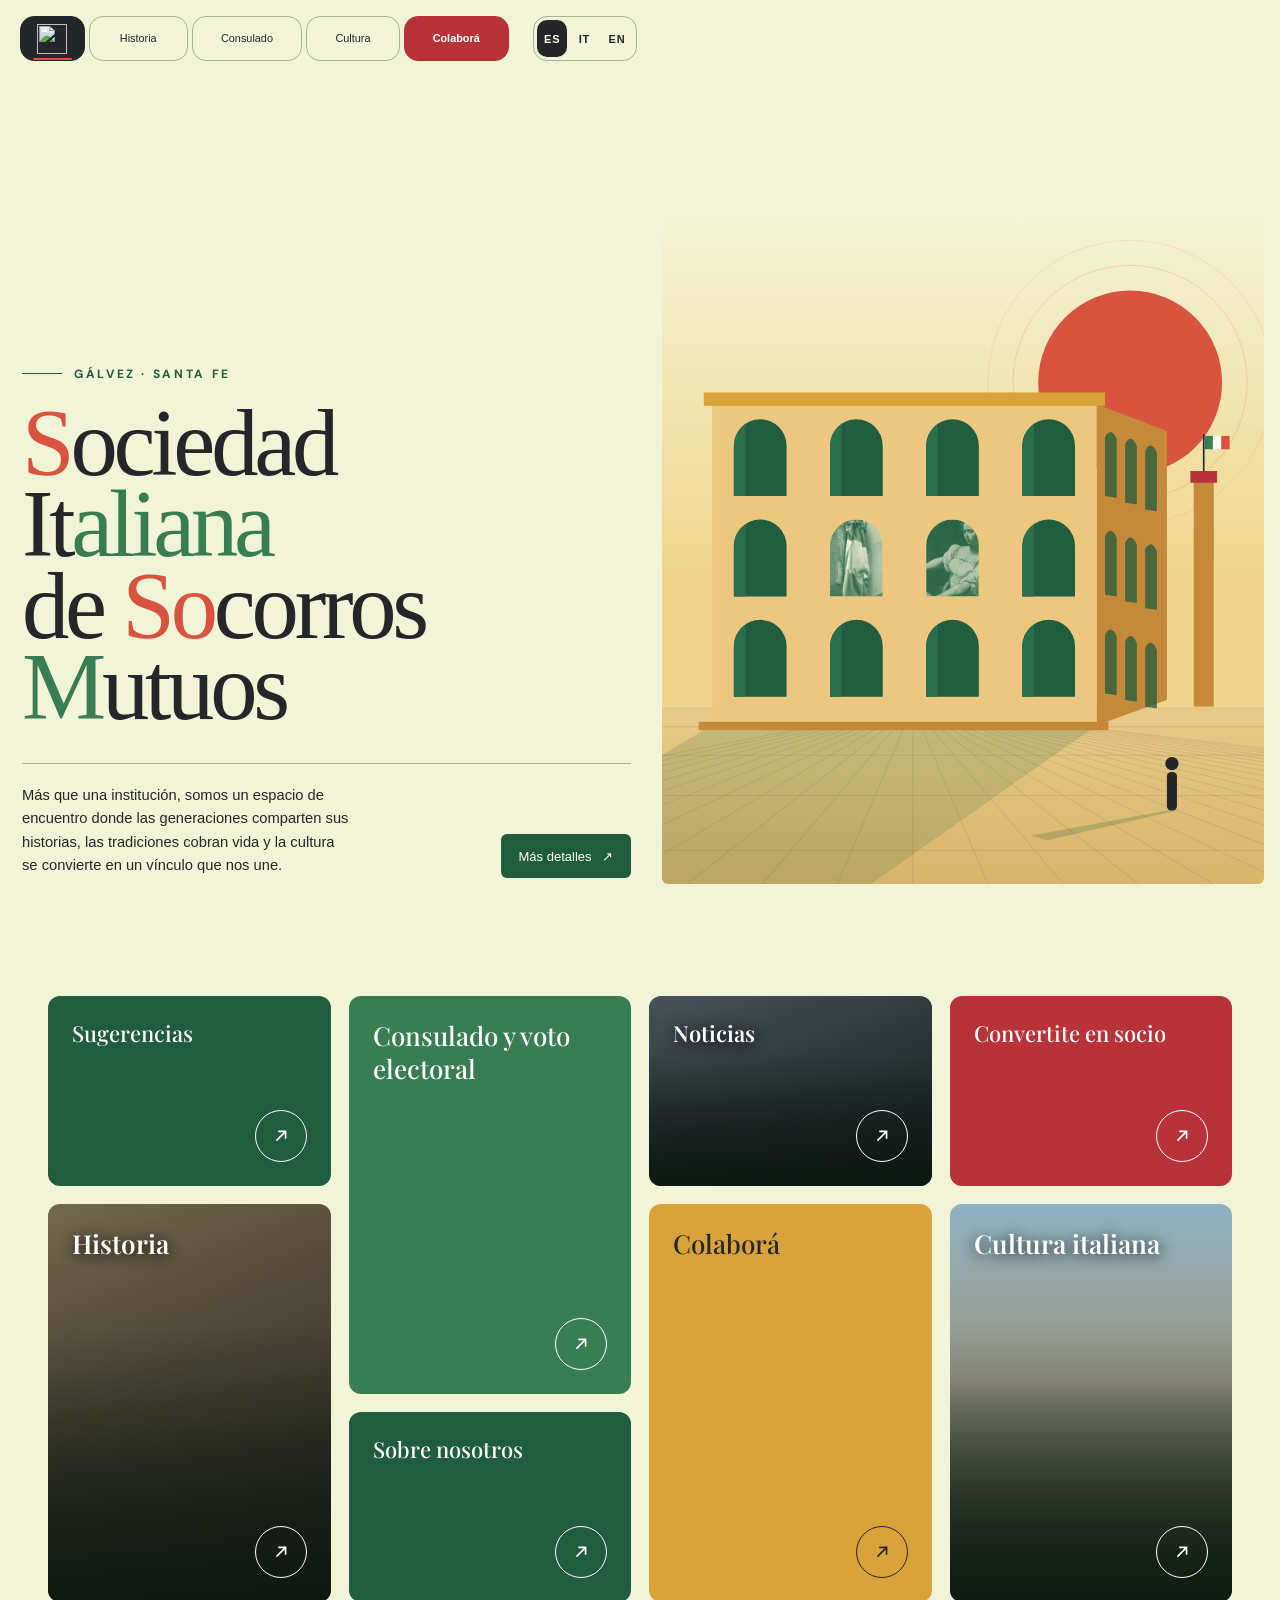
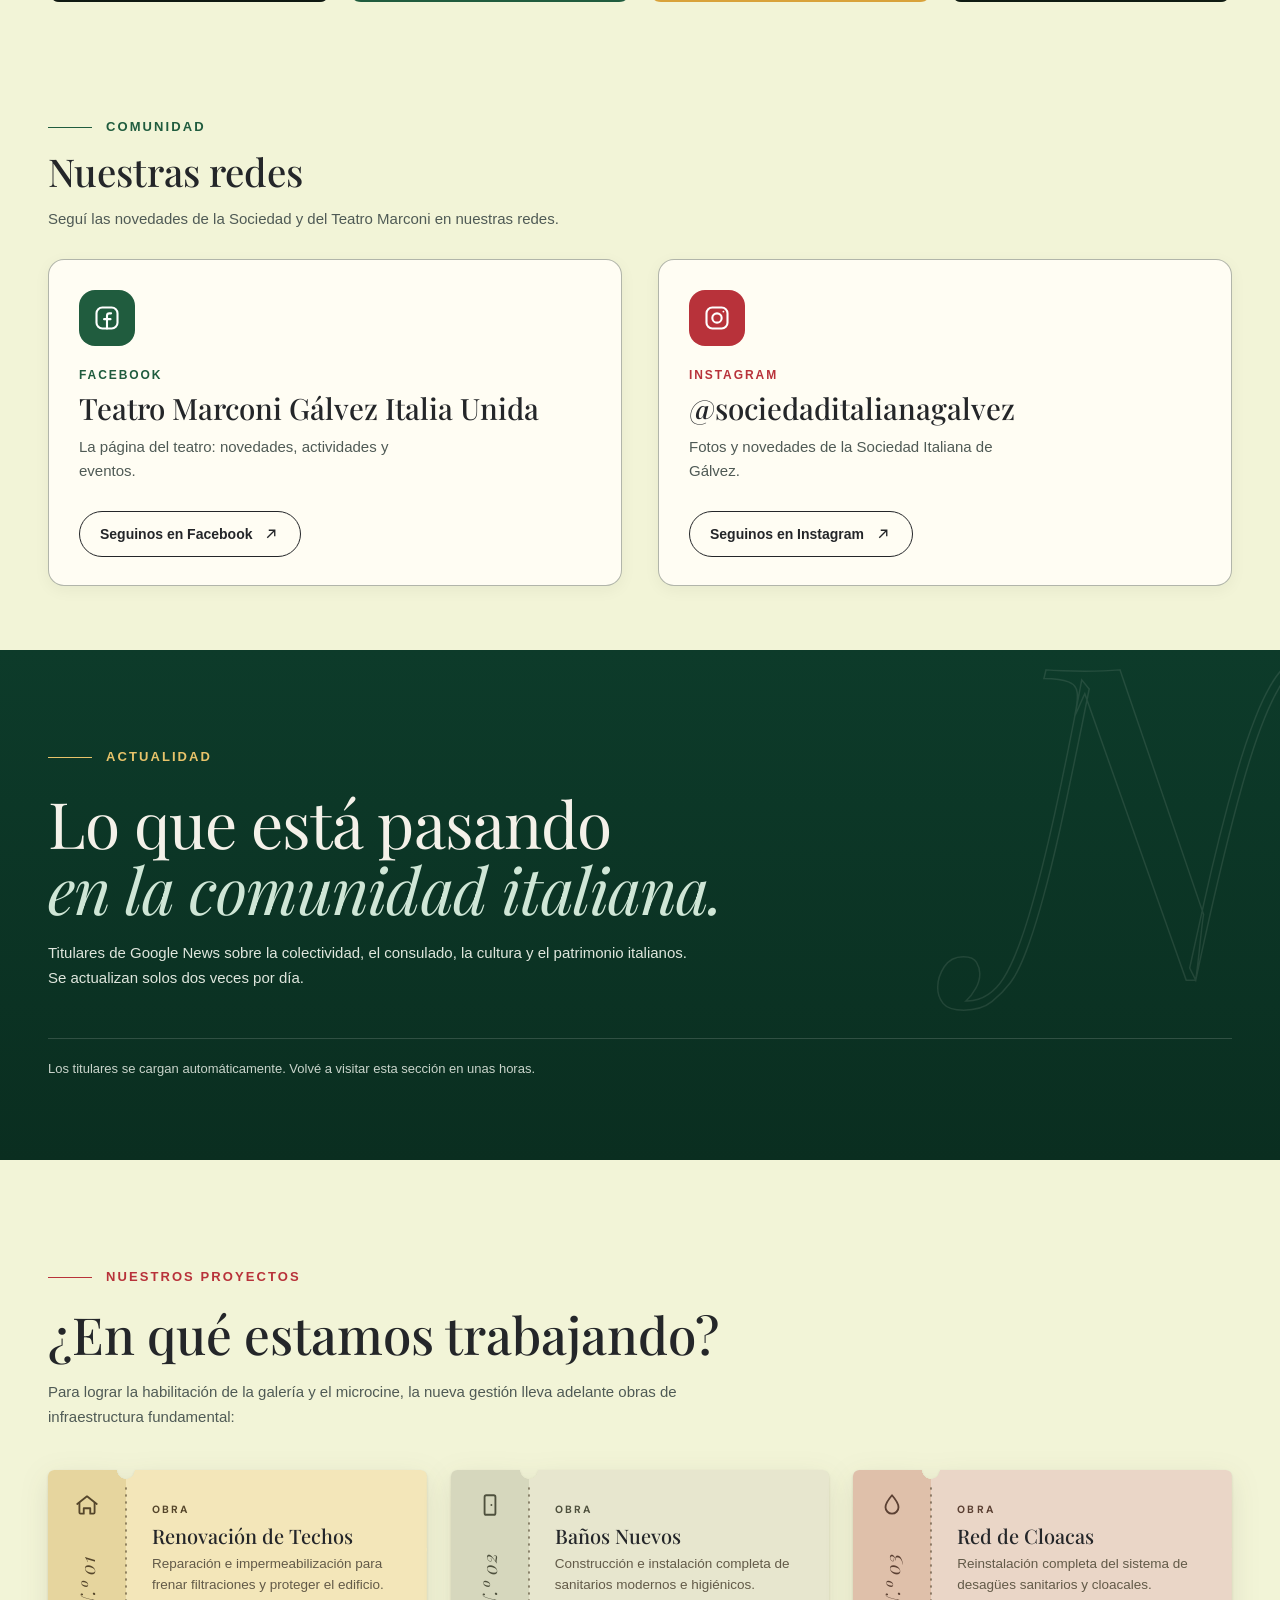
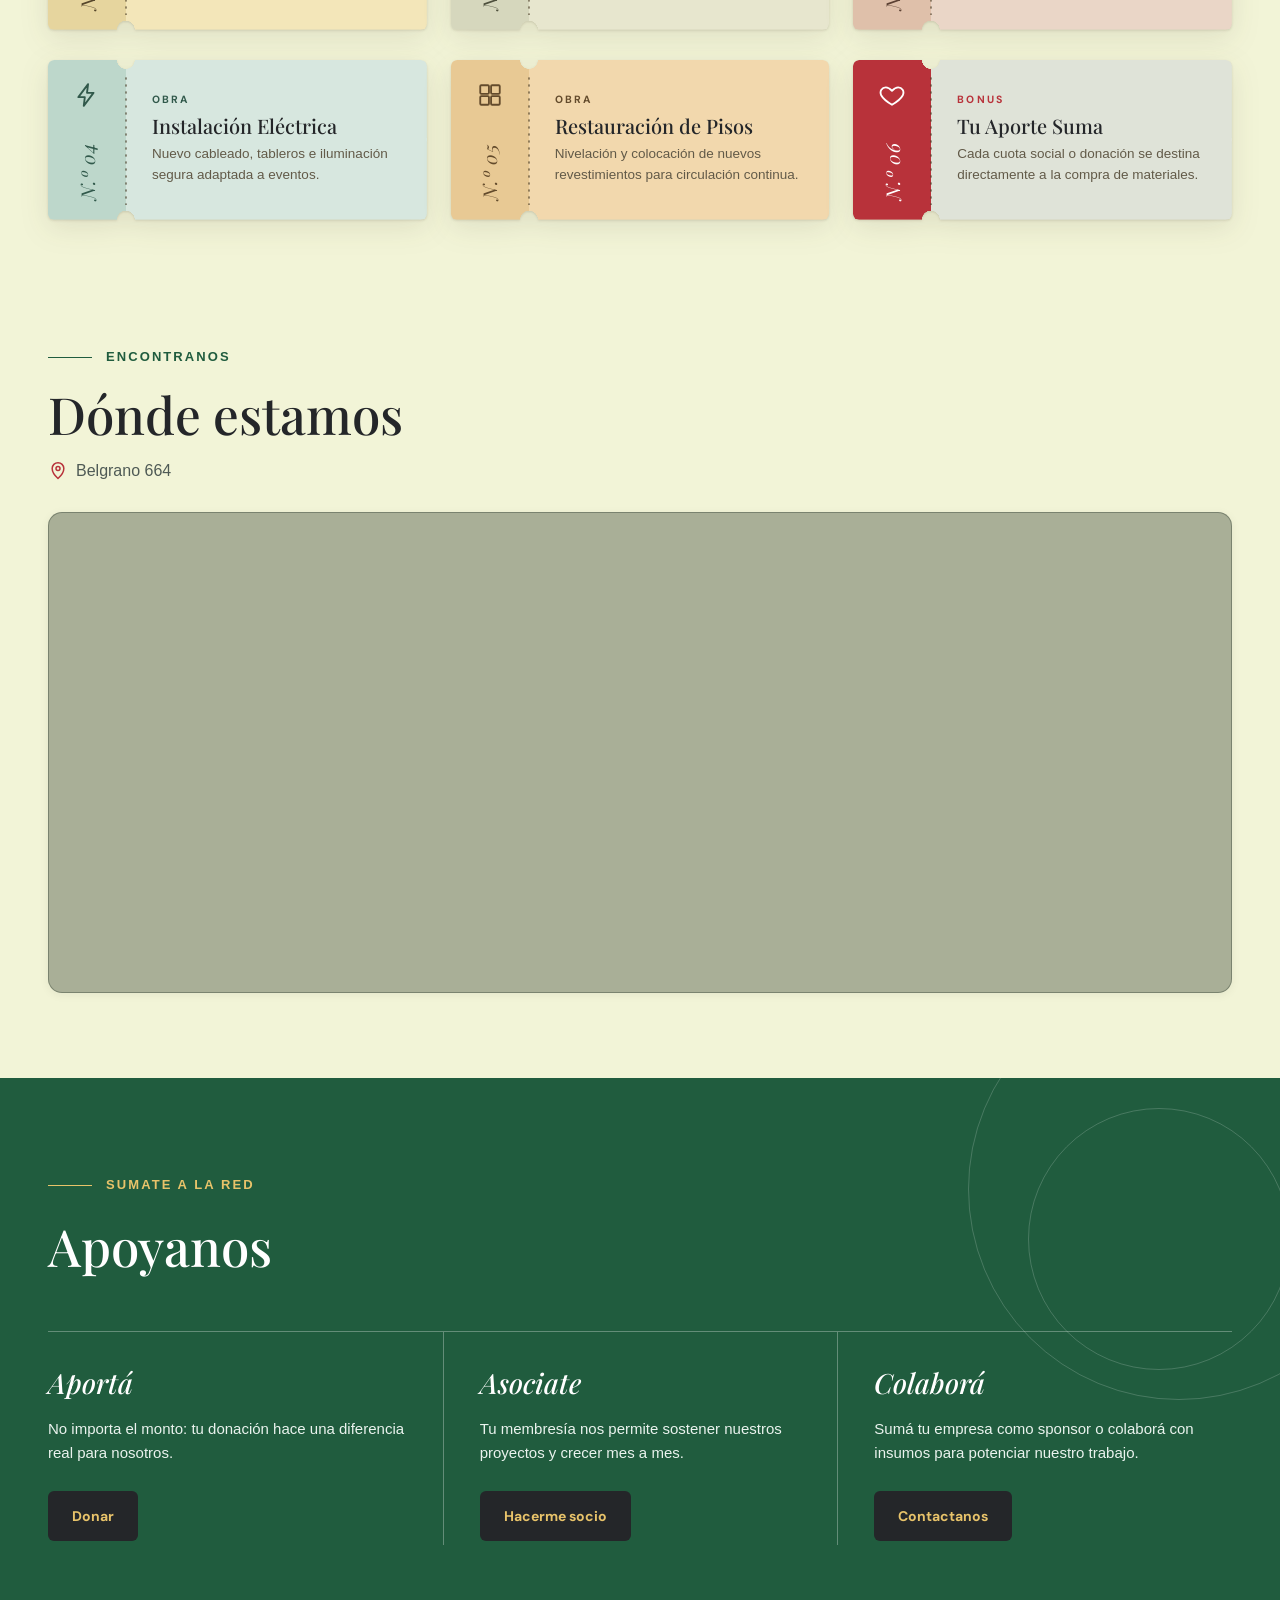
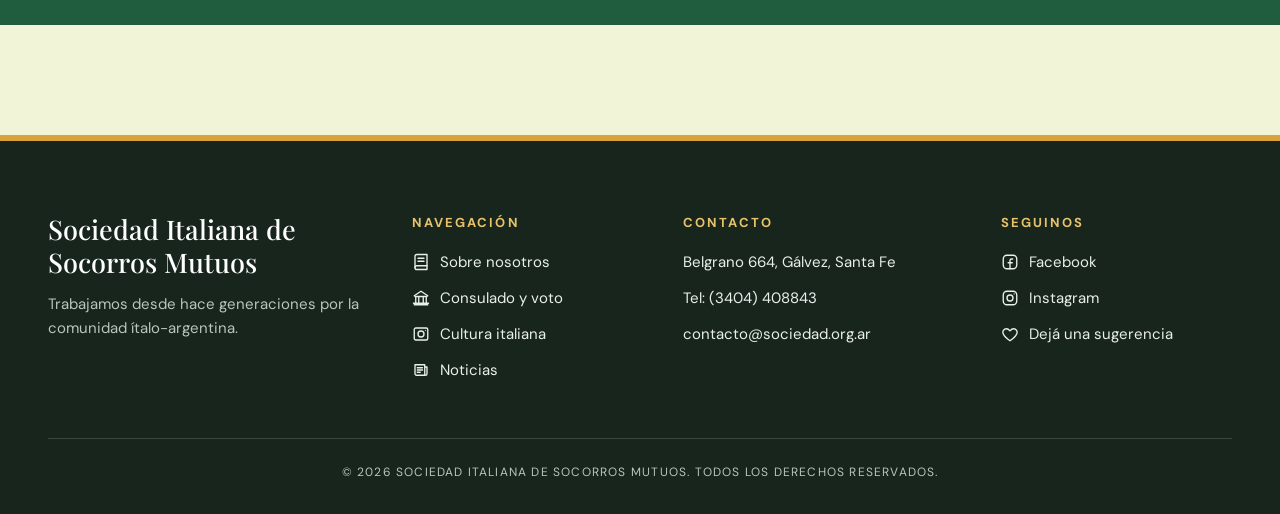
==== commit 9a5672ca: "v1.8" ====
--- a/index.html
+++ b/index.html
@@ -10,6 +10,7 @@
 <link href="https://fonts.googleapis.com/css2?family=Archivo+Black&family=DM+Sans:wght@400;500;600;700&family=Playfair+Display:ital,wght@0,500;0,600;1,500&display=swap" rel="stylesheet">
 <link rel="stylesheet" href="css/base.css">
 <link rel="stylesheet" href="styles.css">
+<link rel="stylesheet" href="css/portada.css">
 <link rel="stylesheet" href="css/noticias.css">
 <script src="script.js?v=2" defer></script>
 <script src="js/noticias.js" defer></script>
@@ -20,25 +21,54 @@
 <a class="skip" href="#contenido" data-i18n="skip">Ir al contenido</a>
 
 <main id="contenido">
-  <section class="site-card" aria-label="Sociedad Italiana de Socorros Mutuos">
-    <section class="intro" aria-labelledby="headline">
+  <!-- PORTADA · «Piazza metafísica»: arcadas racionalistas, sol bajo y sombras largas (estilos en css/portada.css).
+       La ilustración es decorativa; las dos fotos se ven en duotono verde dentro de los arcos. -->
+  <section class="portada" aria-labelledby="headline">
+    <div class="portada-texto">
       <nav class="navigation" aria-label="Navegación principal" data-sitio="menu" data-pagina="inicio"></nav>
       <script src="js/sitio.js"></script>
-
-      <p class="description" id="description">Más que una institución, somos un espacio de encuentro donde las generaciones comparten sus historias, las tradiciones cobran vida y la cultura se convierte en un vínculo que nos une.</p>
-
-      <h1 class="headline" id="headline"><span class="accent-red">S</span><span class="ink">ociedad</span><br><span class="ink">It</span><span class="accent-green">aliana</span><br><span class="ink">de </span><span class="accent-red">So</span><span class="ink">corros</span><br><span class="accent-green">M</span><span class="ink">utuos</span></h1>
-
-      <button class="explore" id="explore" type="button">
-        <span id="explore-label">Más detalles</span><span class="arrow" aria-hidden="true">↗</span>
-      </button>
-    </section>
-
-    <section class="artwork" aria-label="Imagen principal de la Sociedad Italiana">
-      <img class="hero-main" src="img/cosmos_84277699.webp" alt="Imagen principal de la Sociedad Italiana">
-      <img class="hero-float hero-float--top" src="img/cosmos_1830981906.webp" alt="Detalle visual de la historia de la institución">
-      <img class="hero-float hero-float--bottom" src="img/cosmos_593252605.webp" alt="Detalle visual de la cultura italiana">
-    </section>
+      <div class="portada-contenido">
+        <p class="portada-volanta">Gálvez · Santa Fe</p>
+        <h1 class="portada-titulo" id="headline"><span class="r">S</span>ociedad<br>It<span class="v">aliana</span><br>de <span class="r">So</span>corros<br><span class="v">M</span>utuos</h1>
+        <div class="portada-pie">
+          <p class="portada-bajada" id="description" data-i18n="heroDesc">Más que una institución, somos un espacio de encuentro donde las generaciones comparten sus historias, las tradiciones cobran vida y la cultura se convierte en un vínculo que nos une.</p>
+          <button class="portada-boton" id="explore" type="button"><span id="explore-label" data-i18n="exploreLabel">Más detalles</span><span aria-hidden="true">↗</span></button>
+        </div>
+      </div>
+    </div>
+    <div class="portada-escena" aria-hidden="true">
+      <svg viewBox="0 0 720 800" preserveAspectRatio="xMidYMax meet" focusable="false">
+        <defs>
+          <linearGradient id="portada-cielo" x1="0" y1="0" x2="0" y2="1"><stop offset="0" stop-color="#f2f4d7"/><stop offset=".72" stop-color="#f0d68c"/></linearGradient>
+          <linearGradient id="portada-piso" x1="0" y1="0" x2="0" y2="1"><stop offset="0" stop-color="#e6cb88"/><stop offset="1" stop-color="#d9b56a"/></linearGradient>
+          <filter id="portada-duo" color-interpolation-filters="sRGB">
+            <feColorMatrix type="matrix" values=".33 .33 .33 0 0 .33 .33 .33 0 0 .33 .33 .33 0 0 0 0 0 1 0"/>
+            <feComponentTransfer><feFuncR type="table" tableValues=".125 .949"/><feFuncG type="table" tableValues=".361 .957"/><feFuncB type="table" tableValues=".243 .843"/></feComponentTransfer>
+          </filter>
+          <clipPath id="portada-arco-11"><path d="M201 456V395.5A31.5 31.5 0 0 1 264 395.5V456Z"/></clipPath><clipPath id="portada-arco-12"><path d="M316 456V395.5A31.5 31.5 0 0 1 379 395.5V456Z"/></clipPath>
+        </defs>
+        <!-- cielo y piazza: se extienden fuera del dibujo para llenar cualquier proporción del recuadro -->
+        <rect x="-2000" y="-2000" width="4720" height="2000" fill="#f2f4d7"/>
+        <rect x="-2000" y="0" width="4720" height="588" fill="url(#portada-cielo)"/>
+        <g transform="translate(560 200)"><circle r="170" fill="none" stroke="#d8543f" stroke-opacity=".14"/><circle r="140" fill="none" stroke="#d8543f" stroke-opacity=".22"/><circle r="110" fill="#d8543f"/></g>
+        <!-- torre con banderín tricolor -->
+        <rect x="636" y="318" width="24" height="270" fill="#c48a39"/><rect x="632" y="306" width="32" height="14" fill="#B8323A"/>
+        <line x1="648" y1="306" x2="648" y2="262" stroke="#242629" stroke-width="2"/>
+        <rect x="649" y="264" width="10" height="16" fill="#397d52"/><rect x="659" y="264" width="10" height="16" fill="#fffdf3"/><rect x="669" y="264" width="10" height="16" fill="#d8543f"/>
+        <rect x="-2000" y="588" width="4720" height="212" fill="url(#portada-piso)"/>
+        <g stroke="#242629" stroke-opacity=".09" stroke-width="1.2"><line x1="300" y1="588" x2="-780" y2="800"/><line x1="300" y1="588" x2="-690" y2="800"/><line x1="300" y1="588" x2="-600" y2="800"/><line x1="300" y1="588" x2="-510" y2="800"/><line x1="300" y1="588" x2="-420" y2="800"/><line x1="300" y1="588" x2="-330" y2="800"/><line x1="300" y1="588" x2="-240" y2="800"/><line x1="300" y1="588" x2="-150" y2="800"/><line x1="300" y1="588" x2="-60" y2="800"/><line x1="300" y1="588" x2="30" y2="800"/><line x1="300" y1="588" x2="120" y2="800"/><line x1="300" y1="588" x2="210" y2="800"/><line x1="300" y1="588" x2="300" y2="800"/><line x1="300" y1="588" x2="390" y2="800"/><line x1="300" y1="588" x2="480" y2="800"/><line x1="300" y1="588" x2="570" y2="800"/><line x1="300" y1="588" x2="660" y2="800"/><line x1="300" y1="588" x2="750" y2="800"/><line x1="300" y1="588" x2="840" y2="800"/><line x1="300" y1="588" x2="930" y2="800"/><line x1="300" y1="588" x2="1020" y2="800"/><line x1="300" y1="588" x2="1110" y2="800"/><line x1="300" y1="588" x2="1200" y2="800"/><line x1="300" y1="588" x2="1290" y2="800"/><line x1="300" y1="588" x2="1380" y2="800"/><line x1="300" y1="588" x2="1470" y2="800"/><line x1="300" y1="588" x2="1560" y2="800"/><line x1="300" y1="588" x2="1650" y2="800"/><line x1="300" y1="588" x2="1740" y2="800"/><line x1="300" y1="588" x2="1830" y2="800"/><line x1="300" y1="588" x2="1920" y2="800"/><line x1="300" y1="588" x2="2010" y2="800"/><line x1="300" y1="588" x2="2100" y2="800"/><line x1="-2000" y1="612" x2="2720" y2="612"/><line x1="-2000" y1="646" x2="2720" y2="646"/><line x1="-2000" y1="694" x2="2720" y2="694"/><line x1="-2000" y1="760" x2="2720" y2="760"/></g>
+        <polygon points="60,610 520,610 250,800 -260,800" fill="#205c3e" opacity=".16"/>
+        <!-- edificio de arcadas: cara lateral, frente, cornisa y arcos (dos con fotos) -->
+        <polygon points="520,226 604,258 604,580 520,610" fill="#c48a39"/>
+        <g fill="#205c3e" opacity=".75"><path d="M530 336V266Q537 252 544 268V338Z"/><path d="M530 454V384Q537 370 544 386V456Z"/><path d="M530 572V502Q537 488 544 504V574Z"/><path d="M554 344V274Q561 260 568 276V346Z"/><path d="M554 462V392Q561 378 568 394V464Z"/><path d="M554 580V510Q561 496 568 512V582Z"/><path d="M578 352V282Q585 268 592 284V354Z"/><path d="M578 470V400Q585 386 592 402V472Z"/><path d="M578 588V518Q585 504 592 520V590Z"/></g>
+        <rect x="60" y="226" width="460" height="384" fill="#ebc77f"/>
+        <rect x="50" y="212" width="480" height="16" fill="#d9a23a"/>
+        <path d="M86 336V275.5A31.5 31.5 0 0 1 149 275.5V336Z" fill="#205c3e"/><path d="M86 336V275.5A31.5 31.5 0 0 1 100 250V336Z" fill="#2c6d4c"/><path d="M201 336V275.5A31.5 31.5 0 0 1 264 275.5V336Z" fill="#205c3e"/><path d="M201 336V275.5A31.5 31.5 0 0 1 215 250V336Z" fill="#2c6d4c"/><path d="M316 336V275.5A31.5 31.5 0 0 1 379 275.5V336Z" fill="#205c3e"/><path d="M316 336V275.5A31.5 31.5 0 0 1 330 250V336Z" fill="#2c6d4c"/><path d="M431 336V275.5A31.5 31.5 0 0 1 494 275.5V336Z" fill="#205c3e"/><path d="M431 336V275.5A31.5 31.5 0 0 1 445 250V336Z" fill="#2c6d4c"/><path d="M86 456V395.5A31.5 31.5 0 0 1 149 395.5V456Z" fill="#205c3e"/><path d="M86 456V395.5A31.5 31.5 0 0 1 100 370V456Z" fill="#2c6d4c"/><image href="img/cosmos_84277699.webp" x="171" y="354" width="123" height="112" preserveAspectRatio="xMidYMid slice" clip-path="url(#portada-arco-11)" filter="url(#portada-duo)"/><image href="img/cosmos_1830981906.webp" x="286" y="354" width="123" height="112" preserveAspectRatio="xMidYMid slice" clip-path="url(#portada-arco-12)" filter="url(#portada-duo)"/><path d="M431 456V395.5A31.5 31.5 0 0 1 494 395.5V456Z" fill="#205c3e"/><path d="M431 456V395.5A31.5 31.5 0 0 1 445 370V456Z" fill="#2c6d4c"/><path d="M86 576V515.5A31.5 31.5 0 0 1 149 515.5V576Z" fill="#205c3e"/><path d="M86 576V515.5A31.5 31.5 0 0 1 100 490V576Z" fill="#2c6d4c"/><path d="M201 576V515.5A31.5 31.5 0 0 1 264 515.5V576Z" fill="#205c3e"/><path d="M201 576V515.5A31.5 31.5 0 0 1 215 490V576Z" fill="#2c6d4c"/><path d="M316 576V515.5A31.5 31.5 0 0 1 379 515.5V576Z" fill="#205c3e"/><path d="M316 576V515.5A31.5 31.5 0 0 1 330 490V576Z" fill="#2c6d4c"/><path d="M431 576V515.5A31.5 31.5 0 0 1 494 515.5V576Z" fill="#205c3e"/><path d="M431 576V515.5A31.5 31.5 0 0 1 445 490V576Z" fill="#2c6d4c"/>
+        <rect x="44" y="606" width="490" height="10" fill="#c48a39"/>
+        <!-- figura con sombra larga -->
+        <g transform="translate(610 712)"><polygon points="-6,0 6,0 -150,36 -168,30" fill="#205c3e" opacity=".22"/><rect x="-6" y="-46" width="12" height="46" rx="5" fill="#242629"/><circle cx="0" cy="-56" r="8" fill="#242629"/></g>
+      </svg>
+    </div>
   </section>
 
   <!-- ACCESOS RÁPIDOS -->
--- a/styles.css
+++ b/styles.css
@@ -1,6 +1,6 @@
 /* Los colores de la paleta salen de css/base.css (--s-*), que se carga antes. */
 :root{
-  --paper:var(--s-papel); --ink:var(--s-tinta); --green:#1E7F55; --gold:var(--s-dorado); --mustard:var(--s-mostaza);
+  --paper:var(--s-papel); --ink:var(--s-tinta); --green:var(--s-verde-oscuro); --gold:var(--s-dorado); --mustard:var(--s-mostaza);
   --red:var(--s-rojo-oscuro); --footer:#10231C; --muted:#4f5a55; --line:var(--s-linea); --white:#fff;
   --focus:#0045c4; --cream:var(--s-marfil);
   --italian-green:var(--s-verde);
@@ -65,104 +65,6 @@
   left: 15px;
   right: 10px;
   z-index: 2;
-}
-
-.description {
-  position: absolute;
-  top: 36.5%;
-  right: 18px;
-  width: min(250px, 49%);
-  margin: 0;
-  font-size: clamp(12px, 1.35vw, 16px);
-  font-weight: 400;
-  line-height: 1.58;
-  text-align: right;
-  letter-spacing: -.17px;
-  text-wrap: pretty;
-}
-
-.headline {
-  position: absolute;
-  left: 16px;
-  bottom: -2px;
-  margin: 0;
-  font-family: Georgia, "Times New Roman", serif;
-  font-size: clamp(58px, 7.8vw, 92px);
-  font-weight: 400;
-  letter-spacing: -4.4px;
-  line-height: .855;
-  white-space: nowrap;
-}
-
-.accent-red { color: var(--italian-red); }
-.ink { color: var(--ink); }
-.accent-green { color: var(--italian-green); }
-
-.explore {
-  position: absolute;
-  right: 20px;
-  bottom: 0;
-  width: 152px;
-  height: 35px;
-  display: inline-flex;
-  align-items: center;
-  justify-content: center;
-  gap: 10px;
-  border: 1px solid var(--deep-green);
-  border-radius: 10px;
-  color: #fffdf3;
-  background: var(--deep-green);
-  font-family: inherit;
-  font-size: 12px;
-  font-weight: 500;
-  line-height: 1;
-  cursor: pointer;
-  transition: transform .18s ease, background-color .18s ease, border-color .18s ease;
-}
-
-.explore:hover { background: var(--italian-green); border-color: var(--italian-green); transform: translateY(-1px); }
-.arrow { font-size: 13px; transform: translateY(-1px); }
-
-.artwork {
-  position: relative;
-  min-width: 0;
-  min-height: 0;
-  overflow: hidden;
-  border-radius: 0 7px 7px 0;
-  background: #438052;
-}
-
-.artwork .hero-main {
-  position: relative;
-  z-index: 0;
-  display: block;
-  width: 100%;
-  height: 100%;
-  object-fit: cover;
-  object-position: center;
-}
-
-/* Miniaturas superpuestas en diagonal sobre la imagen principal. */
-.artwork .hero-float {
-  position: absolute;
-  z-index: 2;
-  display: block;
-  width: clamp(300px, 35.5vw, 400px);
-  height: clamp(200px, 31vw, 300px);
-  object-fit: cover;
-  border: 5px solid #f4f1ea;
-  border-radius: 3px;
-  box-shadow: 0 12px 30px rgba(0, 0, 0, .24);
-}
-.artwork .hero-float--top {
-  top: 18%;
-  left: 4%;
-  transform: rotate(-6deg);
-}
-.artwork .hero-float--bottom {
-  right: 2%;
-  bottom: 27%;
-  transform: rotate(5deg);
 }
 
 .notice {
@@ -186,11 +88,6 @@
 }
 
 .notice.visible { opacity: 1; transform: translate(-50%, 0); }
-
-.explore:focus-visible {
-  outline: 2px solid var(--italian-red);
-  outline-offset: 3px;
-}
 
 .site-header{background:#fff;border-bottom:1px solid var(--line)}
 
@@ -349,8 +246,8 @@
 .support-col:first-child{border-left:none;padding-left:0}
 .support-col h3{font:500 italic clamp(22px,2.4vw,28px)/1.2 "Playfair Display",Georgia,serif;color:#fff;margin:0 0 18px}
 .support-col p{margin:0 0 26px;color:#eaf3ee;font-size:15px;line-height:1.6}
-.support-btn{display:inline-flex;align-items:center;min-height:50px;padding:12px 24px;border-radius:999px;background:var(--ink);color:var(--gold);font:700 14px "DM Sans",Arial,sans-serif;text-decoration:none}
-.support-btn:hover{background:#000}
+.support-btn{display:inline-flex;align-items:center;min-height:50px;padding:12px 24px;border-radius:6px;background:var(--ink);color:var(--gold);font:700 14px "DM Sans",Arial,sans-serif;text-decoration:none;transition:background-color .2s ease,color .2s ease}
+.support-btn:hover{background:var(--gold);color:var(--ink)}
 
 .map-sec{padding:100px 28px 20px}
 .map-sec .eyebrow{color:var(--green);margin-bottom:18px}
@@ -415,9 +312,6 @@
 }
 .intro { background: var(--ivory); }
 
-/* Subimos ligeramente el nombre institucional y el botón principal. */
-.headline { bottom: 16px; }
-.explore { bottom: 16px; }
 
 /* FIX: al haber una imagen como primer hijo, span:first-child no seleccionaba
    el título. Ahora texto y flecha siempre se pintan por encima de la foto. */
@@ -480,17 +374,6 @@
     overflow: visible;
   }
   .intro { min-height: 600px; }
-  .artwork {
-    height: 55svh;
-    min-height: 360px;
-    border-radius: 7px;
-  }
-  .artwork .hero-float { width: clamp(145px, 36vw, 220px); height: clamp(118px, 29vw, 175px); border-width: 4px; }
-  .artwork .hero-float--top { left: 5%; top: 15%; }
-  .artwork .hero-float--bottom { right: 20%; bottom: 25%; }
-  .description { top: 29%; right: 14px; width: min(270px, 72%); }
-  .headline { left: 12px; bottom: 16px; font-size: clamp(48px, 10vw, 72px); letter-spacing: -3px; }
-  .explore { right: 12px; bottom: 16px; width: 132px; }
 }
 
 
@@ -730,10 +613,9 @@
    Ejemplo de imagen: --news-bg-image: url("img/fondo-noticias.jpg");
    Ejemplo de color: --news-bg-color: #f2f4d7;
    Deja la imagen como none si solo quieres un color.
+   (La portada usa una ilustración propia: ver css/portada.css e index.html.)
 */
 :root {
-  --hero-bg-color: #438052;
-  --hero-bg-image: none;
   --access-bg-color: transparent;
   --access-bg-image: none;
   --social-bg-color: transparent;
@@ -747,12 +629,6 @@
   --footer-bg-color: #17251d;
   --footer-bg-image: none;
 }
-.artwork {
-  background-color: var(--hero-bg-color);
-  background-image: var(--hero-bg-image);
-  background-size: cover;
-  background-position: center;
-}
 .access {
   background-color: var(--access-bg-color);
   background-image: var(--access-bg-image);
--- a/css/portada.css
+++ b/css/portada.css
@@ -0,0 +1,55 @@
+/* ───────────────────────────────────────────────────────────
+   Portada de index.html · «Piazza metafísica»
+   Arcadas racionalistas como las del Palazzo della Civiltà Italiana
+   (el «Colosseo quadrato» de Roma), sol bajo y sombras largas al modo
+   de De Chirico. La ilustración es un SVG dentro de index.html: se
+   escala sin recortar el edificio y el cielo y la piazza se extienden
+   para llenar el recuadro. Se carga después de styles.css.
+   ─────────────────────────────────────────────────────────── */
+.portada{
+  display:grid; grid-template-columns:minmax(0,50.6fr) minmax(0,49.4fr); gap:clamp(16px,2vw,28px);
+  min-height:100vh; min-height:100svh; padding:16px 16px 16px 20px; background:var(--s-marfil);
+}
+.portada-texto{display:flex; flex-direction:column; min-width:0}
+/* En la portada el menú va en el flujo de la columna (en las demás páginas de styles.css es absoluto). */
+.portada .navigation{position:relative; top:auto; left:auto; right:auto; z-index:3}
+.portada-contenido{margin-top:auto; padding:48px 6px 6px 2px}
+.portada-volanta{
+  display:flex; align-items:center; gap:12px; margin:0 0 22px;
+  font:700 12px/1.2 var(--s-fuente-texto); letter-spacing:.22em; text-transform:uppercase; color:var(--s-verde-oscuro);
+}
+.portada-volanta::before{content:""; width:40px; height:1px; background:currentColor}
+.portada-titulo{
+  margin:0; color:var(--s-tinta);
+  font:400 clamp(54px,7.4vw,106px)/.86 Georgia,"Times New Roman",serif; letter-spacing:-.045em;
+}
+.portada-titulo .r{color:var(--s-rojo)}
+.portada-titulo .v{color:var(--s-verde)}
+.portada-pie{
+  display:grid; grid-template-columns:minmax(0,1fr) auto; align-items:end; gap:24px;
+  margin-top:34px; padding-top:20px; border-top:1px solid var(--s-linea);
+}
+.portada-bajada{margin:0; max-width:40ch; font-size:clamp(14px,1.15vw,16px); line-height:1.6}
+.portada-boton{
+  display:inline-flex; align-items:center; gap:10px; height:44px; padding:0 18px;
+  border:0; border-radius:6px; background:var(--s-verde-oscuro); color:#fffdf3;
+  font:500 13px/1 var(--s-fuente-menu); white-space:nowrap; cursor:pointer; transition:background-color .2s ease;
+}
+.portada-boton:hover{background:var(--s-verde)}
+.portada-boton:focus-visible{outline:2px solid var(--s-rojo); outline-offset:3px}
+.portada-escena{position:relative; overflow:hidden; min-height:420px; border-radius:6px; background:#f2f4d7}
+.portada-escena svg{position:absolute; inset:0; width:100%; height:100%}
+
+/* Tabletas y celulares: el texto primero y la ilustración debajo. */
+@media (max-width:860px){
+  .portada{grid-template-columns:minmax(0,1fr); min-height:0; padding:12px 10px 10px}
+  .portada-contenido{padding-top:56px}
+  .portada-escena{min-height:0; aspect-ratio:4/3}
+}
+@media (max-width:600px){
+  .portada-pie{grid-template-columns:minmax(0,1fr)}
+  .portada-boton{justify-self:start}
+  .portada-titulo{font-size:clamp(50px,15.5vw,72px)}
+  .portada-escena{aspect-ratio:1/1}
+}
+@media (prefers-reduced-motion:reduce){ .portada-boton{transition:none} }
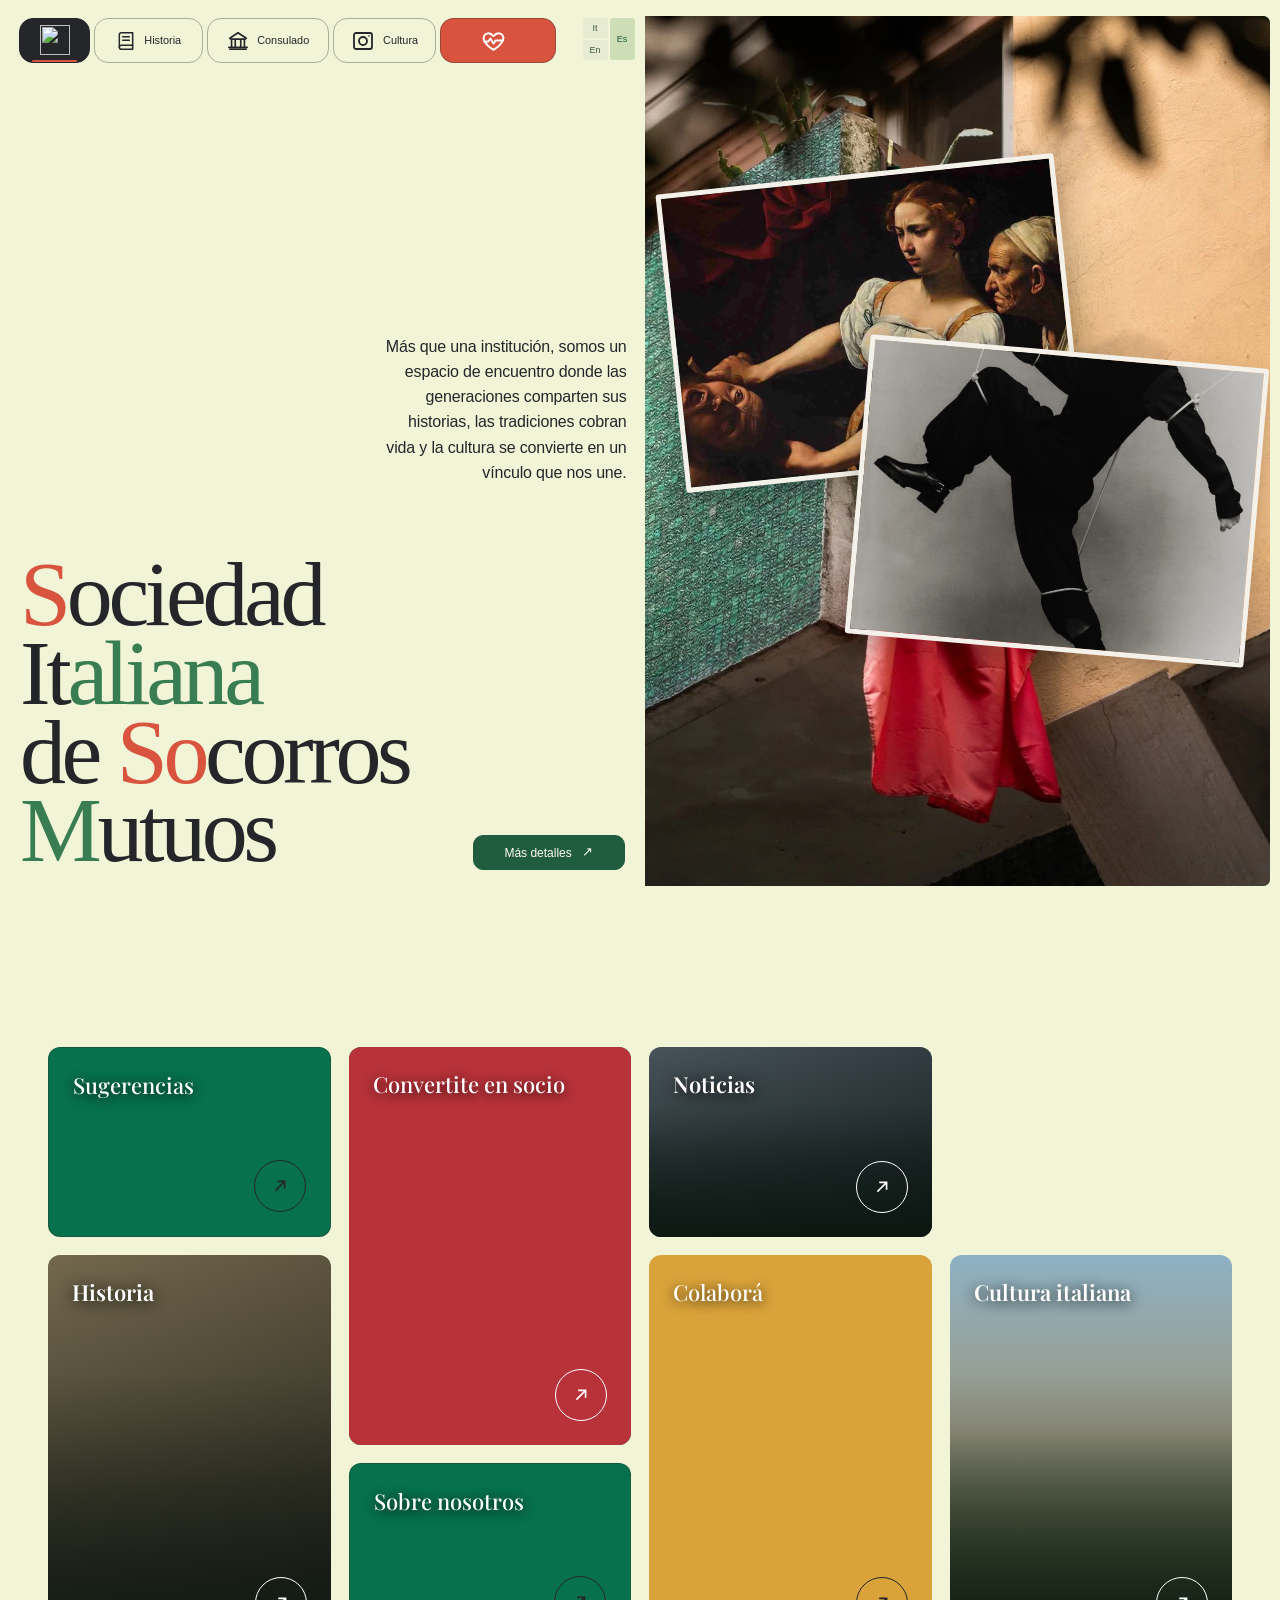
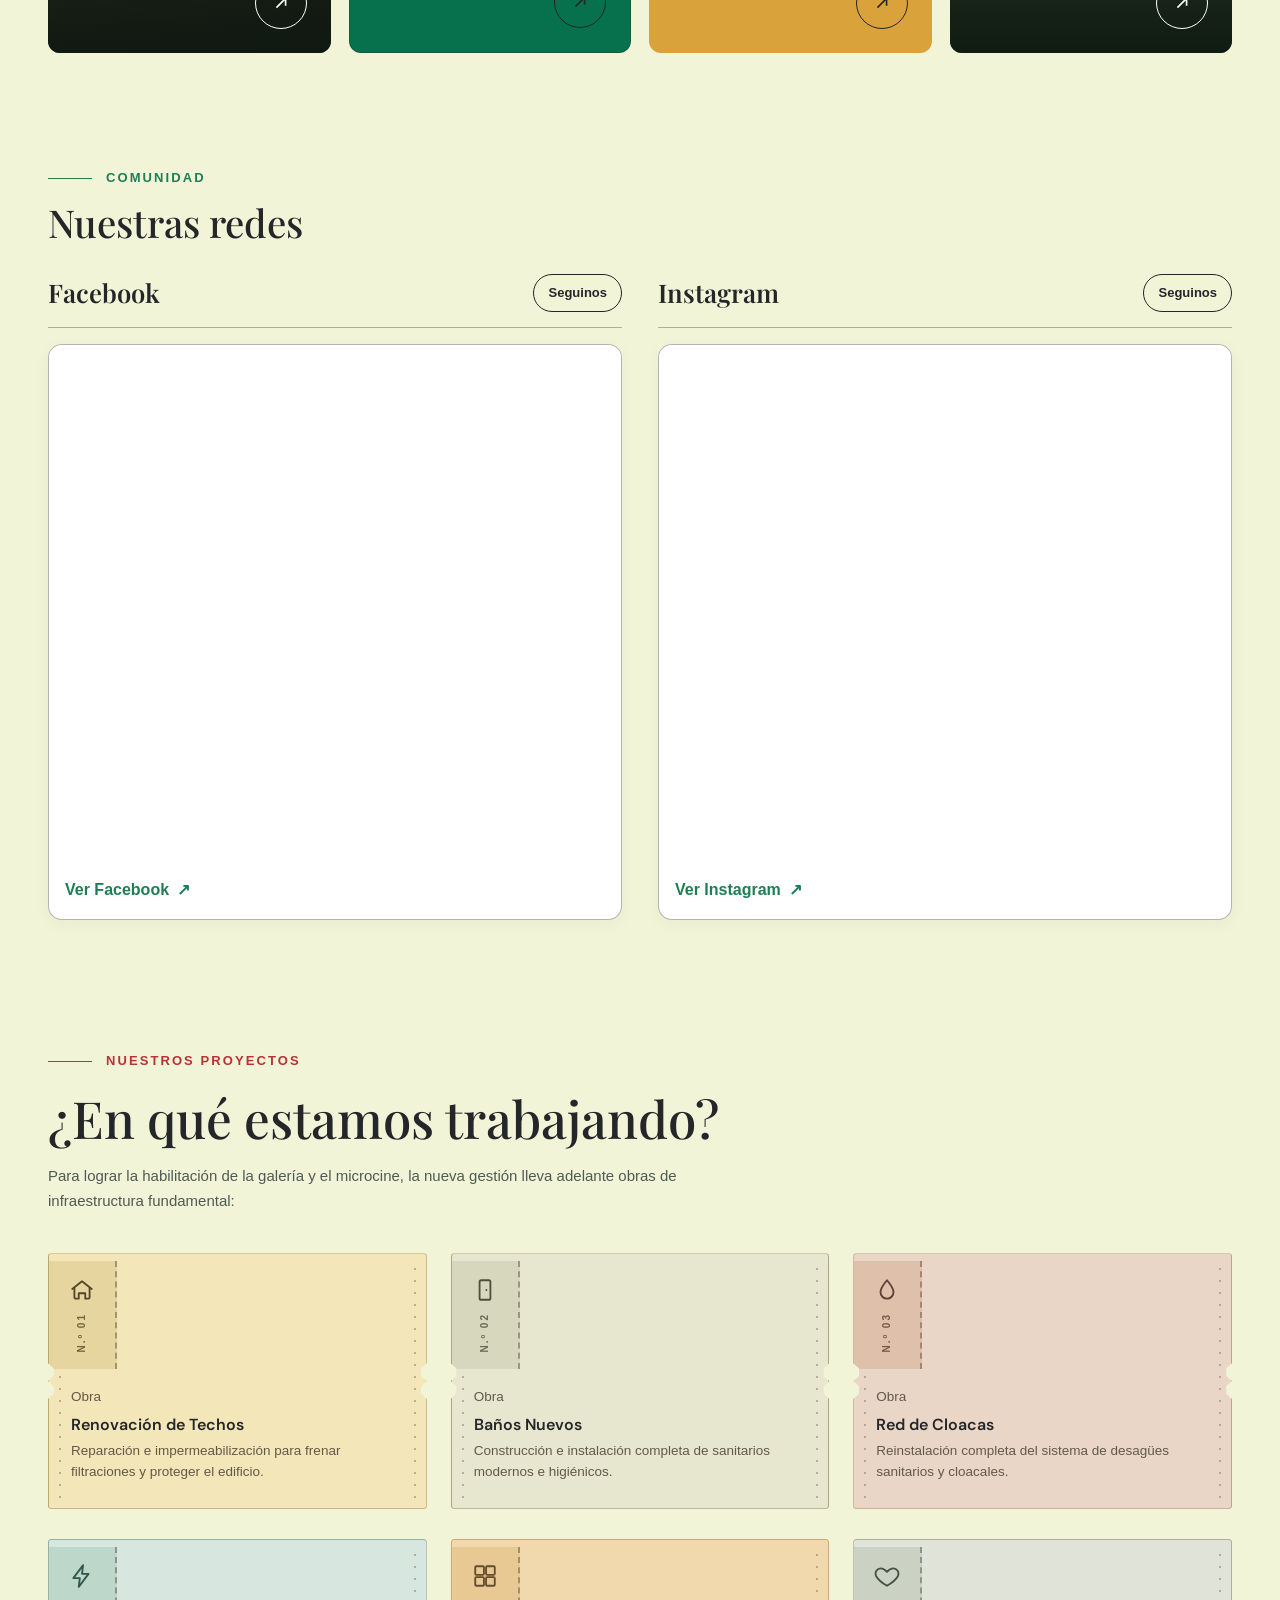
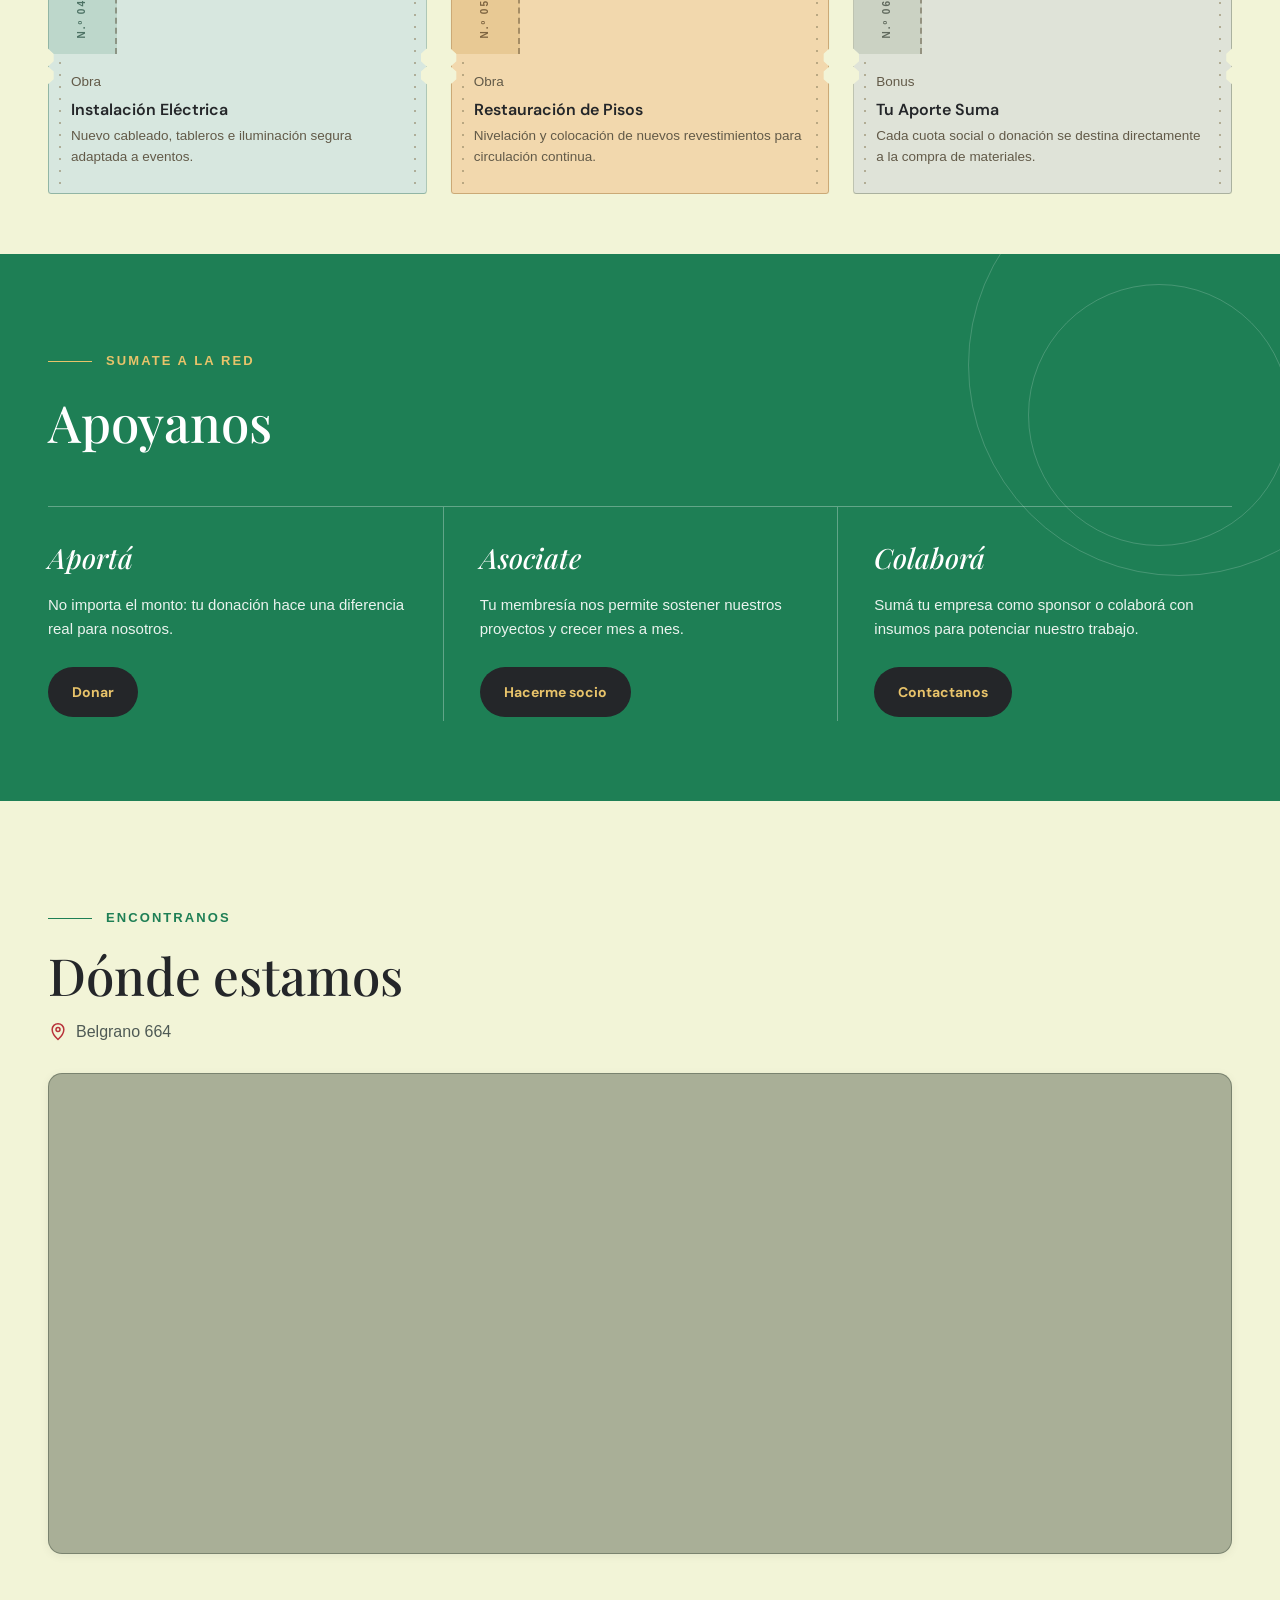
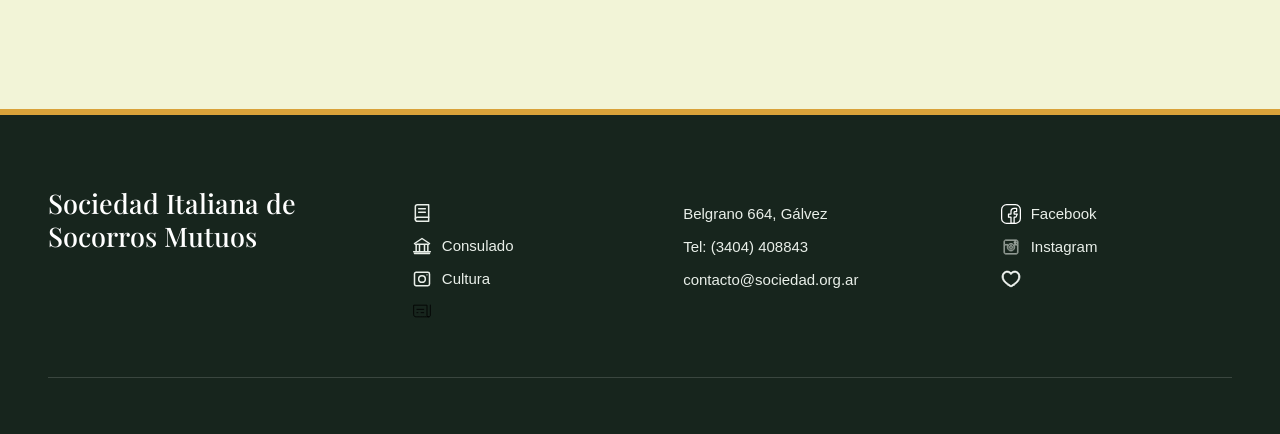
==== commit b7dd29b1: "gnarly" ====
--- a/index.html
+++ b/index.html
@@ -8,71 +8,61 @@
 <link rel="preconnect" href="https://fonts.googleapis.com">
 <link rel="preconnect" href="https://fonts.gstatic.com" crossorigin>
 <link href="https://fonts.googleapis.com/css2?family=Archivo+Black&family=DM+Sans:wght@400;500;600;700&family=Playfair+Display:ital,wght@0,500;0,600;1,500&display=swap" rel="stylesheet">
-<link rel="stylesheet" href="css/base.css">
 <link rel="stylesheet" href="styles.css">
-<link rel="stylesheet" href="css/portada.css">
-<link rel="stylesheet" href="css/noticias.css">
 <script src="script.js?v=2" defer></script>
-<script src="js/noticias.js" defer></script>
-<script src="js/noticias-portada.js" defer></script>
 </head>
 <body>
 
 <a class="skip" href="#contenido" data-i18n="skip">Ir al contenido</a>
 
 <main id="contenido">
-  <!-- PORTADA · «Piazza metafísica»: arcadas racionalistas, sol bajo y sombras largas (estilos en css/portada.css).
-       La ilustración es decorativa; las dos fotos se ven en duotono verde dentro de los arcos. -->
-  <section class="portada" aria-labelledby="headline">
-    <div class="portada-texto">
-      <nav class="navigation" aria-label="Navegación principal" data-sitio="menu" data-pagina="inicio"></nav>
-      <script src="js/sitio.js"></script>
-      <div class="portada-contenido">
-        <p class="portada-volanta">Gálvez · Santa Fe</p>
-        <h1 class="portada-titulo" id="headline"><span class="r">S</span>ociedad<br>It<span class="v">aliana</span><br>de <span class="r">So</span>corros<br><span class="v">M</span>utuos</h1>
-        <div class="portada-pie">
-          <p class="portada-bajada" id="description" data-i18n="heroDesc">Más que una institución, somos un espacio de encuentro donde las generaciones comparten sus historias, las tradiciones cobran vida y la cultura se convierte en un vínculo que nos une.</p>
-          <button class="portada-boton" id="explore" type="button"><span id="explore-label" data-i18n="exploreLabel">Más detalles</span><span aria-hidden="true">↗</span></button>
-        </div>
-      </div>
-    </div>
-    <div class="portada-escena" aria-hidden="true">
-      <svg viewBox="0 0 720 800" preserveAspectRatio="xMidYMax meet" focusable="false">
-        <defs>
-          <linearGradient id="portada-cielo" x1="0" y1="0" x2="0" y2="1"><stop offset="0" stop-color="#f2f4d7"/><stop offset=".72" stop-color="#f0d68c"/></linearGradient>
-          <linearGradient id="portada-piso" x1="0" y1="0" x2="0" y2="1"><stop offset="0" stop-color="#e6cb88"/><stop offset="1" stop-color="#d9b56a"/></linearGradient>
-          <filter id="portada-duo" color-interpolation-filters="sRGB">
-            <feColorMatrix type="matrix" values=".33 .33 .33 0 0 .33 .33 .33 0 0 .33 .33 .33 0 0 0 0 0 1 0"/>
-            <feComponentTransfer><feFuncR type="table" tableValues=".125 .949"/><feFuncG type="table" tableValues=".361 .957"/><feFuncB type="table" tableValues=".243 .843"/></feComponentTransfer>
-          </filter>
-          <clipPath id="portada-arco-11"><path d="M201 456V395.5A31.5 31.5 0 0 1 264 395.5V456Z"/></clipPath><clipPath id="portada-arco-12"><path d="M316 456V395.5A31.5 31.5 0 0 1 379 395.5V456Z"/></clipPath>
-        </defs>
-        <!-- cielo y piazza: se extienden fuera del dibujo para llenar cualquier proporción del recuadro -->
-        <rect x="-2000" y="-2000" width="4720" height="2000" fill="#f2f4d7"/>
-        <rect x="-2000" y="0" width="4720" height="588" fill="url(#portada-cielo)"/>
-        <g transform="translate(560 200)"><circle r="170" fill="none" stroke="#d8543f" stroke-opacity=".14"/><circle r="140" fill="none" stroke="#d8543f" stroke-opacity=".22"/><circle r="110" fill="#d8543f"/></g>
-        <!-- torre con banderín tricolor -->
-        <rect x="636" y="318" width="24" height="270" fill="#c48a39"/><rect x="632" y="306" width="32" height="14" fill="#B8323A"/>
-        <line x1="648" y1="306" x2="648" y2="262" stroke="#242629" stroke-width="2"/>
-        <rect x="649" y="264" width="10" height="16" fill="#397d52"/><rect x="659" y="264" width="10" height="16" fill="#fffdf3"/><rect x="669" y="264" width="10" height="16" fill="#d8543f"/>
-        <rect x="-2000" y="588" width="4720" height="212" fill="url(#portada-piso)"/>
-        <g stroke="#242629" stroke-opacity=".09" stroke-width="1.2"><line x1="300" y1="588" x2="-780" y2="800"/><line x1="300" y1="588" x2="-690" y2="800"/><line x1="300" y1="588" x2="-600" y2="800"/><line x1="300" y1="588" x2="-510" y2="800"/><line x1="300" y1="588" x2="-420" y2="800"/><line x1="300" y1="588" x2="-330" y2="800"/><line x1="300" y1="588" x2="-240" y2="800"/><line x1="300" y1="588" x2="-150" y2="800"/><line x1="300" y1="588" x2="-60" y2="800"/><line x1="300" y1="588" x2="30" y2="800"/><line x1="300" y1="588" x2="120" y2="800"/><line x1="300" y1="588" x2="210" y2="800"/><line x1="300" y1="588" x2="300" y2="800"/><line x1="300" y1="588" x2="390" y2="800"/><line x1="300" y1="588" x2="480" y2="800"/><line x1="300" y1="588" x2="570" y2="800"/><line x1="300" y1="588" x2="660" y2="800"/><line x1="300" y1="588" x2="750" y2="800"/><line x1="300" y1="588" x2="840" y2="800"/><line x1="300" y1="588" x2="930" y2="800"/><line x1="300" y1="588" x2="1020" y2="800"/><line x1="300" y1="588" x2="1110" y2="800"/><line x1="300" y1="588" x2="1200" y2="800"/><line x1="300" y1="588" x2="1290" y2="800"/><line x1="300" y1="588" x2="1380" y2="800"/><line x1="300" y1="588" x2="1470" y2="800"/><line x1="300" y1="588" x2="1560" y2="800"/><line x1="300" y1="588" x2="1650" y2="800"/><line x1="300" y1="588" x2="1740" y2="800"/><line x1="300" y1="588" x2="1830" y2="800"/><line x1="300" y1="588" x2="1920" y2="800"/><line x1="300" y1="588" x2="2010" y2="800"/><line x1="300" y1="588" x2="2100" y2="800"/><line x1="-2000" y1="612" x2="2720" y2="612"/><line x1="-2000" y1="646" x2="2720" y2="646"/><line x1="-2000" y1="694" x2="2720" y2="694"/><line x1="-2000" y1="760" x2="2720" y2="760"/></g>
-        <polygon points="60,610 520,610 250,800 -260,800" fill="#205c3e" opacity=".16"/>
-        <!-- edificio de arcadas: cara lateral, frente, cornisa y arcos (dos con fotos) -->
-        <polygon points="520,226 604,258 604,580 520,610" fill="#c48a39"/>
-        <g fill="#205c3e" opacity=".75"><path d="M530 336V266Q537 252 544 268V338Z"/><path d="M530 454V384Q537 370 544 386V456Z"/><path d="M530 572V502Q537 488 544 504V574Z"/><path d="M554 344V274Q561 260 568 276V346Z"/><path d="M554 462V392Q561 378 568 394V464Z"/><path d="M554 580V510Q561 496 568 512V582Z"/><path d="M578 352V282Q585 268 592 284V354Z"/><path d="M578 470V400Q585 386 592 402V472Z"/><path d="M578 588V518Q585 504 592 520V590Z"/></g>
-        <rect x="60" y="226" width="460" height="384" fill="#ebc77f"/>
-        <rect x="50" y="212" width="480" height="16" fill="#d9a23a"/>
-        <path d="M86 336V275.5A31.5 31.5 0 0 1 149 275.5V336Z" fill="#205c3e"/><path d="M86 336V275.5A31.5 31.5 0 0 1 100 250V336Z" fill="#2c6d4c"/><path d="M201 336V275.5A31.5 31.5 0 0 1 264 275.5V336Z" fill="#205c3e"/><path d="M201 336V275.5A31.5 31.5 0 0 1 215 250V336Z" fill="#2c6d4c"/><path d="M316 336V275.5A31.5 31.5 0 0 1 379 275.5V336Z" fill="#205c3e"/><path d="M316 336V275.5A31.5 31.5 0 0 1 330 250V336Z" fill="#2c6d4c"/><path d="M431 336V275.5A31.5 31.5 0 0 1 494 275.5V336Z" fill="#205c3e"/><path d="M431 336V275.5A31.5 31.5 0 0 1 445 250V336Z" fill="#2c6d4c"/><path d="M86 456V395.5A31.5 31.5 0 0 1 149 395.5V456Z" fill="#205c3e"/><path d="M86 456V395.5A31.5 31.5 0 0 1 100 370V456Z" fill="#2c6d4c"/><image href="img/cosmos_84277699.webp" x="171" y="354" width="123" height="112" preserveAspectRatio="xMidYMid slice" clip-path="url(#portada-arco-11)" filter="url(#portada-duo)"/><image href="img/cosmos_1830981906.webp" x="286" y="354" width="123" height="112" preserveAspectRatio="xMidYMid slice" clip-path="url(#portada-arco-12)" filter="url(#portada-duo)"/><path d="M431 456V395.5A31.5 31.5 0 0 1 494 395.5V456Z" fill="#205c3e"/><path d="M431 456V395.5A31.5 31.5 0 0 1 445 370V456Z" fill="#2c6d4c"/><path d="M86 576V515.5A31.5 31.5 0 0 1 149 515.5V576Z" fill="#205c3e"/><path d="M86 576V515.5A31.5 31.5 0 0 1 100 490V576Z" fill="#2c6d4c"/><path d="M201 576V515.5A31.5 31.5 0 0 1 264 515.5V576Z" fill="#205c3e"/><path d="M201 576V515.5A31.5 31.5 0 0 1 215 490V576Z" fill="#2c6d4c"/><path d="M316 576V515.5A31.5 31.5 0 0 1 379 515.5V576Z" fill="#205c3e"/><path d="M316 576V515.5A31.5 31.5 0 0 1 330 490V576Z" fill="#2c6d4c"/><path d="M431 576V515.5A31.5 31.5 0 0 1 494 515.5V576Z" fill="#205c3e"/><path d="M431 576V515.5A31.5 31.5 0 0 1 445 490V576Z" fill="#2c6d4c"/>
-        <rect x="44" y="606" width="490" height="10" fill="#c48a39"/>
-        <!-- figura con sombra larga -->
-        <g transform="translate(610 712)"><polygon points="-6,0 6,0 -150,36 -168,30" fill="#205c3e" opacity=".22"/><rect x="-6" y="-46" width="12" height="46" rx="5" fill="#242629"/><circle cx="0" cy="-56" r="8" fill="#242629"/></g>
-      </svg>
-    </div>
+  <section class="site-card" aria-label="Sociedad Italiana de Socorros Mutuos">
+    <section class="intro" aria-labelledby="headline">
+      <nav class="navigation" aria-label="Navegación principal">
+        <button class="nav-tab active" type="button" data-section="greens" aria-pressed="true" href="index.html">
+          <span data-label="inicio"><img src="img/logo.png" class="icon-logo"></span>
+        </button>
+        <button class="nav-tab" type="button" data-section="historia" aria-pressed="false" href="historia.html">
+          <svg class="nav-icon" viewBox="0 0 24 24" aria-hidden="true"><path d="M4 19.5A2.5 2.5 0 0 1 6.5 17H20"/><path d="M6.5 2H20v20H6.5A2.5 2.5 0 0 1 4 19.5v-15A2.5 2.5 0 0 1 6.5 2Z"/><path d="M8 7h8M8 11h8"/></svg>
+          <span data-label="historia">Historia</span>
+        </button>
+        <button class="nav-tab" type="button" data-section="consulado" aria-pressed="false" href="consulado.html" >
+<svg class="nav-icon nav-icon--consulate" viewBox="0 0 24 24" aria-hidden="true"><path d="m3 9 9-6 9 6"/><path d="M4 10h16M5 10v9M9 10v9M15 10v9M19 10v9M3 21h18M2 19h20"/></svg>          <span data-label="consulado">Consulado</span>
+        </button>
+        <button class="nav-tab" type="button" data-section="cultura" aria-pressed="false" href="cultura.html">
+<svg class="nav-icon nav-icon--culture" viewBox="0 0 24 24" fill="none" stroke="currentColor" stroke-width="1.8" stroke-linecap="round" stroke-linejoin="round" aria-hidden="true"><rect x="3" y="4" width="18" height="16" rx="2"/><circle cx="12" cy="12" r="4"/><circle cx="18" cy="7" r=".8" fill="currentColor" stroke="none"/></svg>          <span data-label="cultura">Cultura</span>
+        </button>
+                  <a class="nav-tab" data-section="colabora" href="contacto.html" aria-label="Colaborá">
+          <svg class="nav-icon nav-icon--collab" viewBox="0 0 24 24" fill="none" stroke="currentColor" stroke-width="1.8" stroke-linecap="round" stroke-linejoin="round" aria-hidden="true"><path d="M12 21s-7-4.35-9-9.2C1.5 8.2 3.8 5 7.2 5c2 0 3.4 1.1 4.8 2.8C13.4 6.1 14.8 5 16.8 5 20.2 5 22.5 8.2 21 11.8 19 16.65 12 21 12 21Z"/><path d="M3 13h4l2-3 3 5 2-3h7"/></svg>          
+          <span data-i18n="navCollab">Colaborá</span>
+          </a>
+      <div class="languages" aria-label="Idioma">
+        <button class="language" type="button" data-lang="it" aria-label="Italiano">It</button>
+        <button class="language other" type="button" data-lang="en" aria-label="English">En</button>
+        <button class="language active" type="button" data-lang="es" aria-label="Español" aria-pressed="true">Es</button>
+      </div>
+
+      </nav>
+
+      <p class="description" id="description">Más que una institución, somos un espacio de encuentro donde las generaciones comparten sus historias, las tradiciones cobran vida y la cultura se convierte en un vínculo que nos une.</p>
+
+      <h1 class="headline" id="headline"><span class="accent-red">S</span><span class="ink">ociedad</span><br><span class="ink">It</span><span class="accent-green">aliana</span><br><span class="ink">de </span><span class="accent-red">So</span><span class="ink">corros</span><br><span class="accent-green">M</span><span class="ink">utuos</span></h1>
+
+      <button class="explore" id="explore" type="button">
+        <span id="explore-label">Más detalles</span><span class="arrow" aria-hidden="true">↗</span>
+      </button>
+    </section>
+
+    <section class="artwork" aria-label="Imagen principal de la Sociedad Italiana">
+      <img class="hero-main" src="img/cosmos_84277699.webp" alt="Imagen principal de la Sociedad Italiana">
+      <img class="hero-float hero-float--top" src="img/cosmos_1830981906.webp" alt="Detalle visual de la historia de la institución">
+      <img class="hero-float hero-float--bottom" src="img/cosmos_593252605.webp" alt="Detalle visual de la cultura italiana">
+    </section>
   </section>
 
   <!-- ACCESOS RÁPIDOS -->
   <section class="access wrap" id="accesos" aria-label="Accesos rápidos">
+    <br><br>
     <div class="tiles">
       <a class="tile t-white sug" href="contacto.html"><span data-i18n="tSug">Sugerencias</span><span class="arr"><svg viewBox="0 0 24 24" fill="none" stroke="currentColor" stroke-width="1.8" aria-hidden="true"><path d="M7 17 17 7M9 7h8v8"/></svg></span></a>
       <a class="tile hist" href="historia.html">
@@ -82,7 +72,7 @@
       <a class="tile noti" href="#noticias">
         <img class="tile-img" src="img/" alt="" onerror="this.remove()">
         <span data-i18n="tNoti">Noticias</span><span class="arr"><svg viewBox="0 0 24 24" fill="none" stroke="currentColor" stroke-width="1.8" aria-hidden="true"><path d="M7 17 17 7M9 7h8v8"/></svg></span></a>
-      <a class="tile t-white sobre" href="historia.html"><span data-i18n="tSobre">Sobre nosotros</span><span class="arr"><svg viewBox="0 0 24 24" fill="none" stroke="currentColor" stroke-width="1.8" aria-hidden="true"><path d="M7 17 17 7M9 7h8v8"/></svg></span></a>
+      <a class="tile t-white sobre" href="nosotros.html"><span data-i18n="tSobre">Sobre nosotros</span><span class="arr"><svg viewBox="0 0 24 24" fill="none" stroke="currentColor" stroke-width="1.8" aria-hidden="true"><path d="M7 17 17 7M9 7h8v8"/></svg></span></a>
       <a class="tile t-gold colab" href="contacto.html"><span data-i18n="tColab">Colaborá</span><span class="arr"><svg viewBox="0 0 24 24" fill="none" stroke="currentColor" stroke-width="1.8" aria-hidden="true"><path d="M7 17 17 7M9 7h8v8"/></svg></span></a>
       <a class="tile t-red conv" href="contacto.html"><span data-i18n="tConv">Convertite en socio</span><span class="arr"><svg viewBox="0 0 24 24" fill="none" stroke="currentColor" stroke-width="1.8" aria-hidden="true"><path d="M7 17 17 7M9 7h8v8"/></svg></span></a>
       <a class="tile cult" href="cultura.html">
@@ -91,44 +81,23 @@
     </div>
   </section>
 
-  <!-- COMUNIDAD: tarjetas propias de Facebook e Instagram (sin recuadros externos). Toda la tarjeta es un enlace. -->
-  <section class="social-section wrap" id="redes-sociales" aria-labelledby="redes-titulo">
-    <div class="section-heading">
-      <p class="eyebrow" data-i18n="socialEyebrow">Comunidad</p>
-      <h2 class="big" id="redes-titulo" data-i18n="socialTitle">Nuestras redes</h2>
-      <p class="social-sub" data-i18n="socialSub">Seguí las novedades de la Sociedad y del Teatro Marconi en nuestras redes.</p>
-    </div>
+  <!-- REDES SOCIALES: Facebook e Instagram en columnas paralelas -->
+  <section class="social-section wrap" id="redes-sociales" aria-label="Redes sociales">
+    <div class="section-heading"><p class="eyebrow">Comunidad</p><h2 class="big">Nuestras redes</h2></div>
     <div class="social-columns">
-      <article class="red red--facebook">
-        <span class="red-icono" aria-hidden="true"><svg viewBox="0 0 24 24" fill="none" stroke="currentColor" stroke-width="1.8" stroke-linecap="round" stroke-linejoin="round"><rect x="3" y="3" width="18" height="18" rx="5"/><path d="M15.5 8H14a2 2 0 0 0-2 2v11M9.5 13h5.5"/></svg></span>
-        <p class="red-tipo">Facebook</p>
-        <h3 class="red-nombre">Teatro Marconi Gálvez Italia Unida</h3>
-        <p class="red-texto" data-i18n="fbText">La página del teatro: novedades, actividades y eventos.</p>
-        <a class="red-boton" id="fb-follow" href="https://www.facebook.com/TeatroMarconiGalvezItaliaUnida/?locale=es_LA" target="_blank" rel="noopener"><span data-i18n="fbFollow">Seguinos en Facebook</span><span class="red-sr" data-i18n="newTab">(se abre en una pestaña nueva)</span><svg viewBox="0 0 24 24" fill="none" stroke="currentColor" stroke-width="1.8" aria-hidden="true"><path d="M7 17 17 7M9 7h8v8"/></svg></a>
-      </article>
-      <article class="red red--instagram">
-        <span class="red-icono" aria-hidden="true"><svg viewBox="0 0 24 24" fill="none" stroke="currentColor" stroke-width="1.8" stroke-linecap="round" stroke-linejoin="round"><rect x="3" y="3" width="18" height="18" rx="5"/><circle cx="12" cy="12" r="4"/><circle cx="17.5" cy="6.5" r=".8" fill="currentColor" stroke="none"/></svg></span>
-        <p class="red-tipo">Instagram</p>
-        <h3 class="red-nombre">@sociedaditalianagalvez</h3>
-        <p class="red-texto" data-i18n="igText">Fotos y novedades de la Sociedad Italiana de Gálvez.</p>
-        <a class="red-boton" id="ig-link" href="https://www.instagram.com/sociedaditalianagalvez/" target="_blank" rel="noopener"><span data-i18n="igFollow">Seguinos en Instagram</span><span class="red-sr" data-i18n="newTab">(se abre en una pestaña nueva)</span><svg viewBox="0 0 24 24" fill="none" stroke="currentColor" stroke-width="1.8" aria-hidden="true"><path d="M7 17 17 7M9 7h8v8"/></svg></a>
-      </article>
+      <section class="social-panel" aria-labelledby="facebook-title">
+        <div class="panel-head"><h3 id="facebook-title">Facebook</h3><a class="follow" id="fb-follow" href="https://www.facebook.com/TeatroMarconiGalvezItaliaUnida/?locale=es_LA" target="_blank" rel="noopener">Seguinos</a></div>
+        <div class="social-embed social-embed--facebook"><iframe title="Publicaciones de Facebook: Teatro Marconi Gálvez Italia Unida" src="https://www.facebook.com/plugins/page.php?href=https%3A%2F%2Fwww.facebook.com%2FTeatroMarconiGalvezItaliaUnida%2F%3Flocale%3Des_LA&tabs=timeline&width=500&height=520&small_header=false&adapt_container_width=true&hide_cover=false&show_facepile=true" width="500" height="520" style="border:none;overflow:hidden;width:100%;max-width:500px" scrolling="no" frameborder="0" allowfullscreen="true" allow="autoplay; clipboard-write; encrypted-media; picture-in-picture; web-share"></iframe><a href="https://www.facebook.com/TeatroMarconiGalvezItaliaUnida/?locale=es_LA" target="_blank" rel="noopener">Ver Facebook <span aria-hidden="true">↗</span></a></div>
+      </section>
+      <section class="social-panel" aria-labelledby="instagram-title">
+        <div class="panel-head"><h3 id="instagram-title">Instagram</h3><a class="follow" id="ig-link" href="https://www.instagram.com/sociedaditalianagalvez/" target="_blank" rel="noopener">Seguinos</a></div>
+        <div class="social-embed social-embed--instagram"><iframe title="Perfil de Instagram de Sociedad Italiana Gálvez" src="https://www.instagram.com/sociedaditalianagalvez/embed" width="400" height="520" style="border:0;width:100%;max-width:400px" frameborder="0" scrolling="no" allowtransparency="true"></iframe><a href="https://www.instagram.com/sociedaditalianagalvez/" target="_blank" rel="noopener">Ver Instagram <span aria-hidden="true">↗</span></a></div>
+      </section>
     </div>
   </section>
 
   <!-- NOTICIAS DE ITALIA: sección independiente debajo de las redes -->
   
-
-  <!-- NOTICIAS: titulares automáticos de Google News (GitHub Actions actualiza js/noticias.js dos veces por día) -->
-  <section class="noticias-franja" id="noticias" aria-labelledby="noticias-titulo">
-    <div class="wrap noticias-in">
-      <p class="eyebrow" data-noticias="eyebrow">Actualidad</p>
-      <h2 class="noticias-titulo" id="noticias-titulo"><span data-noticias="titulo">Lo que está pasando</span> <em data-noticias="tituloEm">en la comunidad italiana.</em></h2>
-      <p class="noticias-nota" data-noticias="nota">Titulares de Google News sobre la colectividad, el consulado, la cultura y el patrimonio italianos. Se actualizan solos dos veces por día.</p>
-      <ol class="noticias-lista" id="noticias-lista"></ol>
-      <p class="noticias-estado" id="noticias-estado"></p>
-    </div>
-  </section>
 
   <!-- EN QUÉ ESTAMOS TRABAJANDO -->
   <section class="works wrap">
@@ -138,22 +107,7 @@
     <div class="tickets" id="works-grid"></div>
   </section>
 
-  <!-- DÓNDE ESTAMOS -->
-  <section class="map-sec wrap">
-    <p class="eyebrow" data-i18n="mapEyebrow">Encontranos</p>
-    <h2 class="big" data-i18n="mapTitle">Dónde estamos</h2>
-    <p class="map-addr">
-      <svg viewBox="0 0 24 24" fill="none" stroke="currentColor" stroke-width="1.8" stroke-linecap="round" stroke-linejoin="round" aria-hidden="true"><path d="M12 21s7-6.2 7-12a7 7 0 1 0-14 0c0 5.8 7 12 7 12Z"/><circle cx="12" cy="9" r="2.4"/></svg>
-      Belgrano 664
-    </p>
-    <div class="map-frame">
-      <iframe src="https://www.google.com/maps?q=Belgrano+664&output=embed" loading="lazy" referrerpolicy="no-referrer-when-downgrade" title="Mapa: Belgrano 664"></iframe>
-    </div>
-    <br>
-  </section>
-</main>
-
-  <!-- APOYANOS -->
+    <!-- APOYANOS -->
   <section class="support">
     <div class="wrap support-in">
       <p class="eyebrow" data-i18n="supportEyebrow">Sumate a la red</p>
@@ -178,8 +132,72 @@
     </div>
   </section>
 
+  <!-- DÓNDE ESTAMOS -->
+  <section class="map-sec wrap">
+    <p class="eyebrow" data-i18n="mapEyebrow">Encontranos</p>
+    <h2 class="big" data-i18n="mapTitle">Dónde estamos</h2>
+    <p class="map-addr">
+      <svg viewBox="0 0 24 24" fill="none" stroke="currentColor" stroke-width="1.8" stroke-linecap="round" stroke-linejoin="round" aria-hidden="true"><path d="M12 21s7-6.2 7-12a7 7 0 1 0-14 0c0 5.8 7 12 7 12Z"/><circle cx="12" cy="9" r="2.4"/></svg>
+      Belgrano 664
+    </p>
+    <div class="map-frame">
+      <iframe src="https://www.google.com/maps?q=Belgrano+664&output=embed" loading="lazy" referrerpolicy="no-referrer-when-downgrade" title="Mapa: Belgrano 664"></iframe>
+    </div>
+    <br>
+  </section>
+</main>
+
 <!-- PIE DE PÁGINA -->
-<footer class="foot" data-sitio="pie"></footer>
+<footer class="foot">
+  <div class="foot-in">
+    <div class="foot-grid">
+      <div>
+        <p class="foot-logo" data-i18n="orgName">Sociedad Italiana de Socorros Mutuos</p>
+        <p class="foot-sub" data-i18n="footAbout">Trabajamos desde hace generaciones por la comunidad ítalo-argentina.</p>
+      </div>
+      <div>
+        <h4 data-i18n="fNav">Navegación</h4>
+        <ul>
+          <li>
+            <svg class="nav-icon" viewBox="0 0 24 24" aria-hidden="true"><path d="M4 19.5A2.5 2.5 0 0 1 6.5 17H20"/><path d="M6.5 2H20v20H6.5A2.5 2.5 0 0 1 4 19.5v-15A2.5 2.5 0 0 1 6.5 2Z"/><path d="M8 7h8M8 11h8"/></svg>
+            <a href="historia.html" data-i18n="fHist">Sobre nosotros</a></li>
+
+          <li><svg class="nav-icon nav-icon--consulate" viewBox="0 0 24 24" aria-hidden="true"><path d="m3 9 9-6 9 6"/><path d="M4 10h16M5 10v9M9 10v9M15 10v9M19 10v9M3 21h18M2 19h20"/></svg>          <span data-label="consulado">Consulado</span>
+<a href="consulado.html" data-i18n="fCons">Consulado y voto</a></li>
+
+          <li><svg class="nav-icon nav-icon--culture" viewBox="0 0 24 24" fill="none" stroke="currentColor" stroke-width="1.8" stroke-linecap="round" stroke-linejoin="round" aria-hidden="true"><rect x="3" y="4" width="18" height="16" rx="2"/><circle cx="12" cy="12" r="4"/><circle cx="18" cy="7" r=".8" fill="currentColor" stroke="none"/></svg>          <span data-label="cultura">Cultura</span>
+<a href="cultura.html" data-i18n="fCult">Cultura italiana</a></li>
+
+          <li><svg viewBox="0 0 24 24" role="img" xmlns="http://www.w3.org/2000/svg" aria-labelledby="newsIconTitle" stroke="#ffffff" stroke-width="1" stroke-linecap="square" stroke-linejoin="miter" fill="none" color="#000000"><g id="SVGRepo_bgCarrier" stroke-width="0"></g><g id="SVGRepo_tracerCarrier" stroke-linecap="round" stroke-linejoin="round"></g><g id="SVGRepo_iconCarrier"> <title id="newsIconTitle">News</title> <path d="M22 5L22 17C22 18.3333333 21.3333333 19 20 19 18.6666667 19 18 18.3333333 18 17L18 5 2 5 2 16C2 18 3 19 5 19 7 19 12 19 20 19M6 14L7 14M11 14L14 14M6 10L14 10"></path> </g></svg>
+             <a href="#noticias" data-i18n="fNews">Noticias</a></li>
+        </ul>
+      </div>
+      <div>
+        <h4 data-i18n="fContact">Contacto</h4>
+        <ul>
+          <li>Belgrano 664, Gálvez</li>
+          <li>Tel: (3404) 408843</li>
+          <li><a href="mailto:contacto@sociedad.org.ar">contacto@sociedad.org.ar</a></li>
+        </ul>
+      </div>
+      <div>
+        <h4 data-i18n="fFollow">Seguinos</h4>
+        <ul>
+          <li>
+            <svg version="1.1" id="Icons" xmlns="http://www.w3.org/2000/svg" xmlns:xlink="http://www.w3.org/1999/xlink" viewBox="0 0 32 32" xml:space="preserve" fill="#ffffff" stroke="#ffffff"><g id="SVGRepo_bgCarrier" stroke-width="0"></g><g id="SVGRepo_tracerCarrier" stroke-linecap="round" stroke-linejoin="round"></g><g id="SVGRepo_iconCarrier"> <style type="text/css"> .st0{fill:none;stroke:#ffffff;stroke-width:2;stroke-linecap:round;stroke-linejoin:round;stroke-miterlimit:10;} .st1{fill:none;stroke:#ffffff;stroke-width:2;} .st2{fill:none;stroke:#ffffff;stroke-width:2;stroke-miterlimit:10;} </style> <path class="st0" d="M23,31H9c-4.4,0-8-3.6-8-8V9c0-4.4,3.6-8,8-8h14c4.4,0,8,3.6,8,8v14C31,27.4,27.4,31,23,31z"></path> <path class="st0" d="M26,16h-5v-2.8c0-0.7,0.5-1.2,1.2-1.2H25V7h-4h0c-2.8,0-5,2.2-5,5v0v4h-4v5h4v10h5V21h3L26,16z"></path> </g></svg>
+            <a href="https://www.facebook.com/TeatroMarconiGalvezItaliaUnida/?locale=es_LA" data-link="fb" target="_blank" rel="noopener">Facebook</a></li>
+          <li>
+            <svg version="1.1" id="Layer_1" xmlns="http://www.w3.org/2000/svg" xmlns:xlink="http://www.w3.org/1999/xlink" viewBox="0 0 40 40" enable-background="new 0 0 40 40" xml:space="preserve" fill="#ffffff" stroke="#ffffff"><g id="SVGRepo_bgCarrier" stroke-width="0"></g><g id="SVGRepo_tracerCarrier" stroke-linecap="round" stroke-linejoin="round"></g><g id="SVGRepo_iconCarrier"> <g display="none"> <path display="inline" d="M20.01,36.5c-0.277,0-0.537-0.137-0.693-0.368L9.468,21.529c-1.171-1.861-1.79-3.993-1.79-6.162 C7.678,8.824,13.206,3.5,20,3.5c6.795,0,12.322,5.324,12.322,11.867c0,2.164-0.612,4.284-1.77,6.129l-9.851,14.636 C20.547,36.363,20.287,36.5,20.01,36.5L20.01,36.5z M20,5.17c-5.873,0-10.652,4.574-10.652,10.197c0,1.854,0.525,3.669,1.52,5.251 l9.14,13.55l9.146-13.581c0.981-1.566,1.499-3.371,1.499-5.22C30.652,9.744,25.873,5.17,20,5.17L20,5.17z"></path> <path display="inline" d="M20,20.857c-3.159,0-5.728-2.482-5.728-5.535c0-3.051,2.569-5.534,5.728-5.534s5.729,2.483,5.729,5.534 C25.729,18.375,23.158,20.857,20,20.857L20,20.857z M20,11.458c-2.237,0-4.057,1.734-4.057,3.864c0,2.13,1.82,3.865,4.057,3.865 s4.058-1.734,4.058-3.865C24.058,13.192,22.236,11.458,20,11.458L20,11.458z"></path> </g> <path display="none" d="M36.705,34.289L26.059,23.615c3.918-4.69,3.688-11.708-0.707-16.114C23.1,5.243,20.104,4,16.919,4 S10.74,5.243,8.488,7.501c-4.647,4.66-4.647,12.241,0,16.899c2.253,2.257,5.248,3.5,8.431,3.5c2.866,0,5.573-1.015,7.728-2.86 l10.639,10.665C35.479,35.902,35.738,36,35.994,36s0.514-0.098,0.709-0.293C37.096,35.316,37.097,34.68,36.705,34.289z M9.766,23.126c-3.945-3.958-3.945-10.395,0-14.351c1.912-1.914,4.452-2.97,7.153-2.97s5.243,1.056,7.153,2.97 c3.946,3.956,3.946,10.394,0,14.351c-1.91,1.914-4.452,2.969-7.153,2.969S11.678,25.04,9.766,23.126z"></path> <path display="none" d="M25.38,34.848c-0.066,0-0.136-0.009-0.206-0.024l-10.498-2.561l-10.61,2.561 c-0.069,0.016-0.139,0.024-0.205,0.024c-0.191,0-0.38-0.064-0.532-0.184C3.12,34.5,3,34.252,3,33.986V8.635 c0-0.397,0.27-0.741,0.657-0.836l10.76-2.623l0.407,0.003l10.504,2.558l10.607-2.561c0.065-0.016,0.135-0.023,0.203-0.023 c0.195,0,0.38,0.063,0.533,0.183C36.881,5.499,37,5.746,37,6.012v25.352c0,0.397-0.27,0.741-0.656,0.837l-10.759,2.622 C25.516,34.839,25.446,34.848,25.38,34.848L25.38,34.848z M15.481,30.688l9.039,2.203V9.311l-9.039-2.203V30.688z M26.24,9.311 v23.58l9.039-2.202V7.108L26.24,9.311z M4.721,9.311v23.58l9.039-2.202V7.108L4.721,9.311z"></path> <g display="none"> <path display="inline" d="M9.708,35C7.112,35,5,32.893,5,30.303c0-2.592,2.112-4.699,4.708-4.699c2.595,0,4.707,2.107,4.707,4.699 C14.415,32.893,12.303,35,9.708,35L9.708,35z M9.708,27.445c-1.578,0-2.863,1.281-2.863,2.857c0,1.574,1.285,2.855,2.863,2.855 c1.578,0,2.861-1.281,2.861-2.855C12.568,28.727,11.285,27.445,9.708,27.445L9.708,27.445z"></path> <path display="inline" d="M24.574,35c-0.621,0-1.125-0.505-1.125-1.126c0-9.552-7.771-17.324-17.323-17.324 C5.505,16.55,5,16.045,5,15.425s0.505-1.126,1.126-1.126c10.792,0,19.573,8.781,19.573,19.575C25.699,34.495,25.193,35,24.574,35 L24.574,35z"></path> <path display="inline" d="M33.916,35c-0.597,0-1.082-0.486-1.082-1.084c0-14.75-12-26.751-26.751-26.751 C5.486,7.165,5,6.68,5,6.083C5,5.486,5.486,5,6.083,5C22.027,5,35,17.972,35,33.916C35,34.514,34.514,35,33.916,35L33.916,35z"></path> </g> <g display="none"> <path display="inline" fill-rule="evenodd" clip-rule="evenodd" d="M20,29.616c-6.911,0-13.412-3.681-17-9.615 c3.588-5.935,10.089-9.617,17-9.617c6.91,0,13.412,3.682,17,9.617C33.412,25.936,26.91,29.616,20,29.616L20,29.616z M19.998,12.254 c-5.817,0-11.309,2.848-14.687,7.618l-0.088,0.125l0.088,0.124c3.378,4.77,8.87,7.618,14.687,7.618 c5.82,0,11.311-2.849,14.687-7.618l0.089-0.124l-0.089-0.125C31.309,15.103,25.818,12.254,19.998,12.254L19.998,12.254z"></path> <path display="inline" fill-rule="evenodd" clip-rule="evenodd" d="M19.987,13.521c-3.574,0-6.478,2.9-6.478,6.479 c0,3.579,2.904,6.478,6.478,6.478c3.581,0,6.478-2.898,6.478-6.478C26.465,16.42,23.568,13.521,19.987,13.521z M19.987,24.857 c-2.68,0-4.858-2.175-4.858-4.858s2.178-4.859,4.858-4.859c2.686,0,4.858,2.175,4.858,4.859S22.673,24.857,19.987,24.857z"></path> </g> <path display="none" d="M7.336,35.5c-0.399,0-0.725-0.325-0.725-0.726v-7.599c0-0.4,0.326-0.725,0.725-0.725h3.181v-6.336 c0-0.342,0.276-0.619,0.619-0.619h8.247v-5.949h-3.181c-0.398,0-0.725-0.325-0.725-0.726V5.223c0-0.399,0.326-0.723,0.725-0.723 h7.598c0.398,0,0.725,0.324,0.725,0.723v7.599c0,0.401-0.326,0.726-0.725,0.726H20.62v5.949h8.245c0.341,0,0.618,0.277,0.618,0.619 v6.336h3.182c0.397,0,0.724,0.324,0.724,0.725v7.599c0,0.399-0.326,0.725-0.724,0.725h-7.599c-0.4,0-0.726-0.325-0.726-0.725v-7.599 c0-0.4,0.325-0.725,0.726-0.725h3.179v-5.717H11.754v5.717h3.18c0.399,0,0.725,0.324,0.725,0.725v7.599 c0,0.4-0.325,0.726-0.725,0.726H7.336z M8.061,34.051h6.149V27.9H8.061V34.051z M25.79,34.051h6.149V27.9H25.79V34.051z M16.927,12.099h6.146V5.949h-6.146V12.099z"></path> <g display="none"> <path display="inline" d="M11.018,35.01c-0.402,0-0.736-0.314-0.759-0.717L8.879,9.946H5.75c-0.419,0-0.76-0.342-0.76-0.76 c0-0.419,0.341-0.761,0.76-0.761h3.59L9.495,8.45L9.6,8.426h5.171V5.75c0-0.419,0.34-0.76,0.76-0.76h8.939 c0.419,0,0.76,0.341,0.76,0.76v2.676h5.174l0.175,0.028l0.118-0.028h3.554c0.419,0,0.76,0.342,0.76,0.761 c0,0.418-0.341,0.76-0.76,0.76h-3.128l-1.36,24.346c-0.023,0.402-0.356,0.718-0.759,0.718H11.018z M11.735,33.49h16.549L29.6,9.946 H10.4L11.735,33.49z M16.29,8.426h7.42V6.51h-7.42V8.426z"></path> <path display="inline" d="M14.302,12.201c-0.249,0.012-0.435,0.102-0.57,0.252c-0.135,0.152-0.203,0.348-0.192,0.551l0.998,17.608 c0.024,0.401,0.357,0.716,0.759,0.716v0.19l0.045-0.19c0.417-0.024,0.737-0.385,0.715-0.804l-0.999-17.606 C15.034,12.516,14.702,12.201,14.302,12.201L14.302,12.201z"></path> <path display="inline" d="M25.709,12.202c-0.445,0-0.776,0.314-0.8,0.716l-1,17.606c-0.022,0.419,0.298,0.779,0.717,0.804 l0.044,0.19v-0.19c0.402,0,0.735-0.314,0.757-0.716l1.001-17.608c0.011-0.203-0.058-0.398-0.192-0.551 c-0.136-0.15-0.321-0.24-0.523-0.251C25.711,12.202,25.71,12.202,25.709,12.202L25.709,12.202z"></path> <path display="inline" d="M20,12.201c-0.419,0-0.76,0.341-0.76,0.76v17.607c0,0.419,0.341,0.76,0.76,0.76s0.76-0.341,0.76-0.76 V12.961C20.76,12.542,20.419,12.201,20,12.201L20,12.201z"></path> </g> <g display="none"> <path display="inline" d="M8.236,15.765C5.901,15.765,4,17.665,4,20c0,2.336,1.901,4.234,4.236,4.234 c2.336,0,4.235-1.898,4.235-4.234C12.472,17.665,10.572,15.765,8.236,15.765z M8.236,22.824c-1.557,0-2.823-1.268-2.823-2.824 c0-1.557,1.267-2.824,2.823-2.824c1.558,0,2.822,1.267,2.822,2.824C11.059,21.557,9.794,22.824,8.236,22.824z"></path> <path display="inline" d="M20,15.765c-2.334,0-4.236,1.899-4.236,4.235c0,2.336,1.902,4.234,4.236,4.234 c2.337,0,4.236-1.898,4.236-4.234C24.236,17.665,22.337,15.765,20,15.765z M20,22.824c-1.557,0-2.822-1.268-2.822-2.824 c0-1.557,1.266-2.824,2.822-2.824c1.559,0,2.822,1.267,2.822,2.824C22.822,21.557,21.559,22.824,20,22.824z"></path> <path display="inline" d="M31.764,15.765c-2.334,0-4.235,1.899-4.235,4.235c0,2.336,1.901,4.234,4.235,4.234 C34.101,24.234,36,22.336,36,20C36,17.665,34.101,15.765,31.764,15.765z M31.764,22.824c-1.556,0-2.822-1.268-2.822-2.824 c0-1.557,1.267-2.824,2.822-2.824c1.559,0,2.823,1.267,2.823,2.824C34.587,21.557,33.322,22.824,31.764,22.824z"></path> </g> <path display="none" d="M33.125,19.125H8.98L20.841,7.5c0.345-0.338,0.351-0.892,0.013-1.237s-0.892-0.35-1.237-0.012L6.262,19.339 C6.095,19.503,6,19.729,6,19.965c0,0.005,0,0.011,0,0.017C6,19.989,6,19.994,6,20c0,0.319,0.171,0.598,0.427,0.751L19.69,33.75 c0.17,0.167,0.392,0.25,0.613,0.25c0.227,0,0.453-0.088,0.625-0.262c0.338-0.346,0.332-0.9-0.013-1.238L9.055,20.875h24.07 C33.607,20.875,34,20.483,34,20S33.607,19.125,33.125,19.125z"></path> <path display="none" d="M34,20c0-0.32-0.172-0.599-0.428-0.751L20.31,6.25c-0.345-0.338-0.899-0.333-1.237,0.012 S18.738,7.161,19.084,7.5l11.861,11.625H6.875C6.393,19.125,6,19.517,6,20s0.393,0.875,0.875,0.875H31.02L19.158,32.5 c-0.344,0.339-0.35,0.893-0.012,1.238C19.318,33.912,19.545,34,19.771,34c0.221,0,0.442-0.083,0.612-0.25l13.353-13.089 C33.904,20.497,34,20.271,34,20.035c0-0.005-0.001-0.011-0.001-0.017C33.999,20.011,34,20.006,34,20z"></path> <path display="none" d="M33.75,19.616L20.66,6.262C20.496,6.095,20.271,6,20.037,6c-0.007,0-0.014,0.001-0.02,0.001S20.006,6,20,6 c-0.32,0-0.598,0.172-0.751,0.428L6.25,19.69c-0.338,0.345-0.332,0.899,0.013,1.237c0.171,0.167,0.391,0.25,0.612,0.25 c0.227-0.001,0.454-0.088,0.625-0.263l11.625-11.86v24.07C19.125,33.607,19.518,34,20,34c0.483,0,0.875-0.393,0.875-0.875V8.981 L32.5,20.841c0.338,0.345,0.893,0.35,1.237,0.013C34.082,20.515,34.088,19.96,33.75,19.616z"></path> <path display="none" d="M33.737,19.071c-0.345-0.337-0.899-0.332-1.237,0.014l-11.625,11.86V6.875C20.875,6.392,20.483,6,20,6 c-0.482,0-0.875,0.392-0.875,0.875V31.02L7.5,19.159c-0.338-0.345-0.892-0.351-1.237-0.013c-0.345,0.338-0.351,0.892-0.013,1.237 l13.09,13.354C19.504,33.905,19.729,34,19.965,34c0.005,0,0.012-0.001,0.018-0.001C19.989,33.999,19.994,34,20,34 c0.32,0,0.599-0.172,0.752-0.428L33.75,20.31C34.088,19.965,34.082,19.41,33.737,19.071z"></path> <path display="none" d="M26.714,34c-0.222,0-0.442-0.083-0.612-0.251l-13.429-13.16c-0.167-0.164-0.262-0.39-0.262-0.624 c0-0.236,0.095-0.462,0.262-0.626L26.027,6.251c0.344-0.339,0.898-0.334,1.237,0.011c0.338,0.346,0.331,0.899-0.013,1.237 L14.536,19.965l12.79,12.536c0.345,0.337,0.351,0.892,0.013,1.237C27.168,33.912,26.939,34,26.714,34z"></path> <path display="none" d="M13.36,34c-0.225,0-0.453-0.088-0.624-0.262c-0.339-0.346-0.333-0.899,0.01-1.237l12.717-12.466 L12.673,7.499c-0.345-0.339-0.35-0.893-0.013-1.237c0.34-0.344,0.894-0.35,1.238-0.012l13.429,13.161 c0.167,0.164,0.262,0.39,0.262,0.624c0,0.236-0.094,0.461-0.262,0.625L13.974,33.75C13.803,33.917,13.581,34,13.36,34z"></path> <path display="none" d="M5.938,28.131c-0.236,0-0.474-0.089-0.657-0.269c-0.368-0.362-0.375-0.956-0.012-1.325L19.37,12.149 c0.176-0.179,0.417-0.28,0.669-0.28s0.493,0.101,0.669,0.28l14.023,14.308c0.363,0.369,0.356,0.963-0.012,1.326 c-0.37,0.361-0.965,0.356-1.326-0.014L20.039,14.146L6.608,27.85C6.423,28.037,6.182,28.13,5.938,28.131z"></path> <path display="none" d="M19.962,28.131c-0.253,0-0.493-0.102-0.67-0.281L5.27,13.542c-0.364-0.37-0.357-0.963,0.011-1.326 c0.372-0.362,0.965-0.356,1.326,0.013l13.354,13.625l13.433-13.704c0.361-0.37,0.954-0.376,1.326-0.015 c0.368,0.363,0.375,0.957,0.013,1.327L20.632,27.85C20.454,28.029,20.214,28.131,19.962,28.131z"></path> <g display="none"> <path display="inline" d="M6.72,34C6.323,34,6,33.678,6,33.281v-5.811c0-0.396,0.323-0.721,0.72-0.721h5.81 c0.397,0,0.72,0.324,0.72,0.721v5.811c0,0.396-0.323,0.719-0.72,0.719H6.72z M7.439,32.561h4.371v-4.371H7.439V32.561z"></path> <path display="inline" d="M17.095,34c-0.396,0-0.72-0.322-0.72-0.719v-5.811c0-0.396,0.323-0.721,0.72-0.721h5.811 c0.396,0,0.72,0.324,0.72,0.721v5.811c0,0.396-0.323,0.719-0.72,0.719H17.095z M17.815,32.561h4.371v-4.371h-4.371V32.561z"></path> <path display="inline" d="M27.471,34c-0.397,0-0.721-0.322-0.721-0.719v-5.811c0-0.396,0.323-0.721,0.721-0.721h5.81 c0.396,0,0.72,0.324,0.72,0.721v5.811C34,33.678,33.677,34,33.28,34H27.471z M28.189,32.561h4.371v-4.371h-4.371V32.561z"></path> <path display="inline" d="M6.72,23.625c-0.396,0-0.72-0.322-0.72-0.719v-5.811c0-0.397,0.323-0.72,0.72-0.72h5.81 c0.397,0,0.72,0.323,0.72,0.72v5.811c0,0.396-0.323,0.719-0.72,0.719H6.72z M7.439,22.186h4.371v-4.371H7.439V22.186z"></path> <path display="inline" d="M17.095,23.625c-0.396,0-0.72-0.322-0.72-0.719v-5.811c0-0.397,0.323-0.72,0.72-0.72h5.811 c0.396,0,0.72,0.323,0.72,0.72v5.811c0,0.396-0.323,0.719-0.72,0.719H17.095z M17.815,22.186h4.371v-4.371h-4.371V22.186z"></path> <path display="inline" d="M27.471,23.625c-0.397,0-0.721-0.322-0.721-0.719v-5.811c0-0.397,0.323-0.72,0.721-0.72h5.81 c0.396,0,0.72,0.323,0.72,0.72v5.811c0,0.396-0.323,0.719-0.72,0.719H27.471z M28.189,22.186h4.371v-4.371h-4.371V22.186z"></path> <path display="inline" d="M6.72,13.25C6.323,13.25,6,12.927,6,12.531v-5.81C6,6.324,6.323,6,6.72,6h5.81 c0.397,0,0.72,0.323,0.72,0.72v5.81c0,0.396-0.323,0.719-0.72,0.719H6.72z M7.439,11.811h4.371V7.439H7.439V11.811z"></path> <path display="inline" d="M17.095,13.25c-0.396,0-0.72-0.322-0.72-0.719v-5.81c0-0.397,0.323-0.72,0.72-0.72h5.811 c0.396,0,0.72,0.323,0.72,0.72v5.81c0,0.396-0.323,0.719-0.72,0.719H17.095z M17.815,11.811h4.371V7.439h-4.371V11.811z"></path> <path display="inline" d="M27.471,13.25c-0.397,0-0.721-0.322-0.721-0.719v-5.81c0-0.397,0.323-0.72,0.721-0.72h5.81 C33.677,6,34,6.324,34,6.721v5.81c0,0.396-0.323,0.719-0.72,0.719H27.471z M28.189,11.811h4.371V7.439h-4.371V11.811z"></path> </g> <g display="none"> <path display="inline" d="M34.063,10.625H5.938C5.419,10.625,5,10.204,5,9.688C5,9.17,5.419,8.75,5.938,8.75h28.125 C34.58,8.75,35,9.17,35,9.688C35,10.204,34.58,10.625,34.063,10.625"></path> <path display="inline" d="M34.063,20.938H5.938C5.419,20.938,5,20.517,5,20c0-0.518,0.419-0.938,0.938-0.938h28.125 C34.58,19.063,35,19.482,35,20C35,20.517,34.58,20.938,34.063,20.938"></path> <path display="inline" d="M34.063,31.25H5.938C5.419,31.25,5,30.829,5,30.313c0-0.518,0.419-0.938,0.938-0.938h28.125 c0.518,0,0.938,0.42,0.938,0.938C35,30.829,34.58,31.25,34.063,31.25"></path> <path display="inline" d="M34.063,20.938H5.938C5.419,20.938,5,20.517,5,20c0-0.518,0.419-0.938,0.938-0.938h28.125 C34.58,19.063,35,19.482,35,20C35,20.517,34.58,20.938,34.063,20.938"></path> </g> <path display="none" d="M21.414,20L33.207,8.207c0.391-0.39,0.391-1.023,0-1.414c-0.391-0.391-1.023-0.391-1.414,0L20,18.586 L8.207,6.793c-0.39-0.391-1.023-0.391-1.414,0c-0.391,0.391-0.391,1.023,0,1.414L18.586,20L6.793,31.793 c-0.391,0.391-0.391,1.023,0,1.414C6.988,33.402,7.245,33.5,7.5,33.5c0.256,0,0.511-0.098,0.707-0.293L20,21.414l11.793,11.793 c0.195,0.195,0.451,0.293,0.707,0.293s0.512-0.098,0.707-0.293c0.391-0.391,0.391-1.023,0-1.414L21.414,20z"></path> <path display="none" d="M9.411,35C9,35,8.653,34.658,8.653,34.254V5.758C8.653,5.34,8.992,5,9.411,5h14.706 c0.198,0,0.394,0.084,0.546,0.236l6.449,6.461c0.15,0.13,0.235,0.324,0.235,0.535v22.021C31.347,34.658,31,35,30.589,35H9.411z M10.17,33.496h19.672V12.989h-5.726c-0.419,0-0.759-0.34-0.759-0.757V6.504H10.17V33.496z M24.875,11.485h3.9l-3.9-3.914V11.485z"></path> <g display="none"> <path display="inline" d="M12.966,17.262c-0.483,0-0.878,0.395-0.878,0.878s0.395,0.877,0.878,0.877h13.518 c0.483,0,0.878-0.394,0.878-0.877s-0.395-0.878-0.878-0.878H12.966L12.966,17.262z"></path> <path display="inline" d="M9.411,35C9,35,8.652,34.658,8.652,34.254V5.758C8.652,5.34,8.992,5,9.411,5h14.704 c0.2,0,0.395,0.084,0.547,0.236l6.449,6.461c0.15,0.13,0.236,0.324,0.236,0.534v22.022c0,0.404-0.349,0.746-0.759,0.746H9.411z M10.17,33.496h19.672V12.989h-5.727c-0.417,0-0.758-0.34-0.758-0.757V6.504H10.17V33.496z M24.875,11.485h3.9l-3.9-3.915V11.485z"></path> <path display="inline" d="M12.966,21.164c-0.483,0-0.878,0.395-0.878,0.878s0.395,0.878,0.878,0.878h13.518 c0.483,0,0.878-0.395,0.878-0.878s-0.395-0.878-0.878-0.878H12.966L12.966,21.164z"></path> <path display="inline" d="M12.966,25.065c-0.483,0-0.878,0.395-0.878,0.878c0,0.484,0.395,0.877,0.878,0.877h13.518 c0.483,0,0.878-0.393,0.878-0.877c0-0.483-0.395-0.878-0.878-0.878H12.966L12.966,25.065z"></path> </g> <g display="none"> <path display="inline" d="M14.766,16.227c0,0.45,0.367,0.816,0.817,0.816h12.578c0.449,0,0.817-0.367,0.817-0.816 c0-0.451-0.368-0.817-0.817-0.817H15.583C15.133,15.41,14.766,15.776,14.766,16.227z"></path> <path display="inline" d="M32.468,10.232l-6.002-6.013C26.324,4.078,26.144,4,25.959,4H12.274c-0.389,0-0.706,0.316-0.706,0.706 v26.516c0,0.377,0.323,0.694,0.706,0.694h14.757v2.685H8.727V9.484H11.5v-1.4H8.02c-0.389,0-0.706,0.317-0.706,0.707v26.515 C7.313,35.683,7.637,36,8.02,36h19.706c0.383,0,0.706-0.317,0.706-0.694v-3.39h3.549c0.383,0,0.706-0.317,0.706-0.694V10.729 C32.687,10.533,32.607,10.354,32.468,10.232z M26.664,6.393l3.63,3.642h-3.63V6.393z M31.286,30.516H12.981V5.399h12.271v5.33 c0,0.388,0.315,0.705,0.706,0.705h5.327V30.516z"></path> <path display="inline" d="M28.161,19.041H15.583c-0.45,0-0.817,0.367-0.817,0.817c0,0.45,0.367,0.816,0.817,0.816h12.578 c0.449,0,0.817-0.367,0.817-0.816C28.979,19.407,28.61,19.041,28.161,19.041z"></path> <path display="inline" d="M28.161,22.672H15.583c-0.45,0-0.817,0.365-0.817,0.816s0.367,0.816,0.817,0.816h12.578 c0.449,0,0.817-0.365,0.817-0.816S28.61,22.672,28.161,22.672z"></path> <path display="inline" d="M11.5,19.495h-0.172c-0.45,0-0.817,0.367-0.817,0.816c0,0.451,0.367,0.818,0.817,0.818H11.5V19.495z"></path> <path display="inline" d="M11.5,23.125h-0.172c-0.45,0-0.817,0.367-0.817,0.816c0,0.451,0.367,0.818,0.817,0.818H11.5V23.125z"></path> <path display="inline" d="M10.511,27.573c0,0.45,0.367,0.816,0.817,0.816H11.5v-1.634h-0.172 C10.878,26.756,10.511,27.123,10.511,27.573z"></path> </g> <path display="none" d="M35.823,14.582c-0.145-0.174-0.359-0.274-0.585-0.274h-2.286V8.381c0-0.42-0.341-0.762-0.762-0.762H7.81 c-0.421,0-0.762,0.341-0.762,0.762v3.279H4.762c-0.222,0-0.435,0.097-0.579,0.267c-0.145,0.169-0.208,0.394-0.173,0.614 l3.048,19.197c0.06,0.369,0.377,0.643,0.752,0.643H32.19c0.367,0,0.683-0.264,0.75-0.625l3.048-16.549 C36.028,14.985,35.969,14.755,35.823,14.582z M8.571,9.144h22.857v5.165H16.437l-3.621-2.512c-0.127-0.089-0.277-0.136-0.435-0.136 h-3.81V9.144z M31.558,30.856H8.46L5.655,13.184h6.487l3.621,2.511c0.127,0.089,0.28,0.137,0.435,0.137h18.125L31.558,30.856z"></path> <path display="none" d="M8.944,35c-1.054,0-2.044-0.41-2.789-1.156C5.41,33.1,5,32.109,5,31.056s0.41-2.044,1.155-2.788 l12.549-12.549l-0.896-3.995c-0.074-0.276,0.004-0.569,0.202-0.768l5.727-5.724C23.887,5.083,24.084,5,24.295,5 c0.069,0,0.138,0.009,0.203,0.027L28.8,6.18c0.271,0.072,0.485,0.285,0.558,0.556c0.072,0.272-0.006,0.564-0.203,0.762l-4.27,4.271 l0.609,2.497l2.623,0.883l4.383-4.301c0.15-0.15,0.348-0.232,0.56-0.232c0.069,0,0.138,0.009,0.204,0.026 c0.271,0.073,0.484,0.288,0.557,0.559l1.152,4.302c0.074,0.272-0.004,0.563-0.203,0.761l-5.727,5.726 c-0.149,0.15-0.347,0.231-0.558,0.231c-0.069,0-0.138-0.009-0.203-0.027l-3.673-0.983l-2.324,2.084L11.733,33.845 C10.988,34.59,9.997,35,8.944,35L8.944,35z M19.449,11.75l1.035,3.862c0.072,0.271-0.006,0.563-0.204,0.761L7.27,29.382 c-0.447,0.446-0.694,1.042-0.694,1.674c0,0.633,0.247,1.227,0.694,1.673c0.449,0.448,1.043,0.695,1.674,0.695 c0.632,0,1.227-0.247,1.674-0.695l13.009-13.005c0.146-0.147,0.35-0.231,0.559-0.231c0.069,0,0.138,0.009,0.203,0.026l3.672,0.983 l5.131-4.89l-0.387-2.106l-0.154-0.579l-3.672,3.673c-0.149,0.149-0.348,0.231-0.558,0.231c-0.069,0-0.138-0.009-0.203-0.026 l-3.521-0.943c-0.271-0.072-0.484-0.285-0.557-0.556l-0.943-3.521c-0.072-0.272,0.006-0.564,0.203-0.762l3.673-3.672l-2.544-0.68 L19.449,11.75z"></path> <path display="none" d="M35.667,18.241L20.476,7.193C20.338,7.091,20.173,7.038,20,7.038s-0.337,0.054-0.477,0.155l-6.715,4.884 v-1.85c0-0.53-0.371-0.961-0.828-0.961H8.334c-0.457,0-0.828,0.432-0.828,0.961v5.706l-3.173,2.308 c-0.361,0.263-0.441,0.771-0.178,1.132c0.151,0.208,0.397,0.332,0.655,0.332c0.172,0,0.336-0.053,0.477-0.154l2.321-1.688v14.29 c0,0.447,0.363,0.811,0.81,0.811h8.178c0.447,0,0.81-0.363,0.81-0.811v-9.715h5.191v9.715c0,0.447,0.362,0.811,0.809,0.811h8.178 c0.447,0,0.811-0.363,0.811-0.811v-14.29l2.322,1.688c0.137,0.101,0.301,0.154,0.475,0.154c0.259,0,0.504-0.124,0.656-0.332 C36.107,19.011,36.027,18.504,35.667,18.241z M9.162,11.188h1.991v2.092l-1.991,1.448V11.188z M30.772,31.342h-6.558v-9.714 c0-0.446-0.363-0.81-0.811-0.81h-6.809c-0.447,0-0.81,0.364-0.81,0.81v9.714H9.228V16.684L20,8.85l10.772,7.834V31.342z"></path> <g display="none"> <path display="inline" d="M9.196,36c-0.43,0-0.766-0.338-0.766-0.767c0-0.431,0.336-0.768,0.766-0.768h2.006V10.234l-0.071-0.021 c-0.667-0.201-1.228-0.588-1.666-1.148c-0.436-0.555-0.656-1.201-0.656-1.92c0-0.88,0.308-1.63,0.915-2.229 C10.337,4.308,11.092,4,11.968,4c0.888,0,1.627,0.299,2.26,0.915c0.617,0.604,0.93,1.354,0.93,2.229 c0,0.708-0.226,1.354-0.672,1.92c-0.449,0.576-0.998,0.951-1.681,1.147l-0.072,0.021v0.956l10.374,2.568 c0.359,0.089,0.602,0.397,0.602,0.77v2.013l9.285,2.478c0.355,0.093,0.543,0.315,0.572,0.681c0.027,0.363-0.113,0.622-0.417,0.77 l-9.903,4.772c-0.1,0.066-0.202,0.098-0.32,0.098c-0.144,0-0.285-0.043-0.418-0.125c-0.237-0.148-0.348-0.357-0.348-0.656v-1.558 l-9.426,3.362v8.104h2.037c0.438,0,0.782,0.337,0.782,0.768c0,0.429-0.343,0.767-0.782,0.767H9.196z M12.734,24.729l9.426-3.359 v-6.242l-9.426-2.334V24.729z M23.709,23.33l6.888-3.335l-6.888-1.85V23.33z M11.964,5.534c-0.433,0-0.836,0.166-1.137,0.468 c-0.625,0.624-0.625,1.654-0.001,2.297c0.297,0.306,0.701,0.474,1.138,0.474c0.437,0,0.848-0.168,1.16-0.473 c0.321-0.312,0.497-0.726,0.494-1.165C13.615,6.702,13.439,6.3,13.123,6C12.808,5.7,12.396,5.534,11.964,5.534L11.964,5.534z"></path> </g> <path display="none" d="M33.334,12.095h-6.857v-1.143c0-1.996-1.623-3.619-3.619-3.619h-5.714c-1.995,0-3.619,1.623-3.619,3.619 v1.143H6.667C5.196,12.095,4,13.292,4,14.762v5.714V30c0,1.471,1.196,2.666,2.667,2.666h26.667C34.805,32.666,36,31.471,36,30 v-9.524v-5.714C36,13.292,34.805,12.095,33.334,12.095z M15.048,10.952c0-1.154,0.94-2.095,2.095-2.095h5.714 c1.155,0,2.095,0.941,2.095,2.095v1.143h-9.904V10.952z M5.524,14.762c0-0.631,0.513-1.143,1.143-1.143h26.667 c0.631,0,1.143,0.512,1.143,1.143v4.953H5.524V14.762z M24.762,21.238h3.81v2.158h-3.81V21.238z M11.43,21.238h3.81v2.158h-3.81 V21.238z M33.334,31.143H6.667c-0.63,0-1.143-0.514-1.143-1.143v-8.762h4.382v2.92c0,0.422,0.34,0.762,0.762,0.762h5.333 c0.421,0,0.762-0.34,0.762-0.762v-2.92h6.476v2.92c0,0.422,0.342,0.762,0.762,0.762h5.334c0.421,0,0.762-0.34,0.762-0.762v-2.92 h4.381V30C34.477,30.629,33.965,31.143,33.334,31.143z"></path> <path display="none" d="M25.033,14.427v-5.28c1.936-0.543,3.324-2.324,3.324-4.388c0-0.42-0.34-0.76-0.76-0.76H12.402 c-0.419,0-0.76,0.339-0.76,0.76c0,2.063,1.389,3.844,3.324,4.388v5.28c-1.935,0.543-3.324,2.324-3.324,4.389v1.899 c0,0.419,0.34,0.759,0.76,0.759h5.01c0.125,3.184,0.419,6.59,0.821,9.459c0.186,1.328,0.384,2.461,0.572,3.277 C19.009,35.09,19.218,36,20,36c0.781,0,0.991-0.91,1.195-1.789c0.188-0.816,0.386-1.949,0.572-3.277 c0.402-2.869,0.697-6.275,0.822-9.459h5.008c0.42,0,0.76-0.34,0.76-0.759v-1.899C28.357,16.751,26.969,14.97,25.033,14.427z M20,32.434c-0.412-2.4-0.888-6.395-1.068-10.959h2.137C20.891,26.039,20.414,30.033,20,32.434z M26.838,19.956h-4.982h-3.711 h-4.982v-1.14c0-1.531,1.144-2.826,2.659-3.015c0.38-0.047,0.665-0.371,0.665-0.754V8.527c0-0.383-0.285-0.706-0.665-0.753 c-1.256-0.156-2.258-1.073-2.563-2.254h13.482c-0.305,1.181-1.306,2.098-2.561,2.254c-0.38,0.047-0.667,0.371-0.667,0.753v6.521 c0,0.383,0.287,0.707,0.667,0.754c1.516,0.189,2.657,1.484,2.657,3.015V19.956z"></path> <g display="none"> <path display="inline" d="M27.758,32.244L34,19.074V7.756H21.241V19.76h4.87l-4.87,12.484H27.758z M23.146,17.855V9.662h8.948 v8.983l-5.543,11.693h-2.522l4.868-12.482H23.146z"></path> <path display="inline" d="M12.517,32.244l6.242-13.17V7.756H6V19.76h4.871L6,32.244H12.517z M7.905,17.855V9.662h8.948v8.983 l-5.542,11.693H8.789l4.868-12.482H7.905z"></path> </g> <g display="none"> <path display="inline" d="M23.83,28.146c-0.414,0-0.75,0.337-0.75,0.75v5.25H8.287V5.854H23.08v5.25c0,0.414,0.336,0.75,0.75,0.75 s0.75-0.336,0.75-0.75v-6c0-0.414-0.336-0.75-0.75-0.75H7.537c-0.414,0-0.75,0.336-0.75,0.75v29.793c0,0.415,0.336,0.75,0.75,0.75 H23.83c0.414,0,0.75-0.335,0.75-0.75v-6C24.58,28.483,24.244,28.146,23.83,28.146z"></path> <path display="inline" d="M34.168,24.248l-2.48-8.688c-0.08-0.277-0.311-0.484-0.594-0.533c-0.285-0.05-0.572,0.069-0.738,0.304 L29.307,16.8c-1.635-1.122-3.586-1.735-5.693-1.783c-0.02-0.001-0.037,0-0.057,0.001c-4.104,0.216-6.771,1.523-10.574,5.178 c-0.258,0.248-0.305,0.642-0.115,0.942c0.191,0.302,0.568,0.426,0.902,0.3c1.627-0.619,3.34-0.946,4.955-0.946 c1.795,0,4.295,0.403,6.336,2.252l-0.947,1.327c-0.162,0.229-0.186,0.529-0.057,0.779s0.387,0.407,0.668,0.407h8.738l0,0 c0.416,0,0.75-0.336,0.75-0.75C34.213,24.416,34.197,24.329,34.168,24.248z M26.182,23.757l0.475-0.665 c0.209-0.292,0.18-0.692-0.068-0.953c-1.961-2.059-4.68-3.147-7.863-3.147c-0.754,0-1.527,0.063-2.305,0.188 c2.352-1.809,4.373-2.511,7.188-2.663c2.041,0.052,3.906,0.717,5.391,1.925c0.162,0.131,0.369,0.189,0.574,0.161 c0.205-0.027,0.391-0.139,0.51-0.308l0.59-0.826l1.795,6.288H26.182z"></path> </g> <path display="none" d="M11.087,35.498c-0.655,0-1.272-0.256-1.737-0.719l-4.128-4.13C4.756,30.185,4.5,29.567,4.5,28.912 c0-0.656,0.256-1.274,0.722-1.738l8.354-8.355c0.466-0.464,1.083-0.719,1.738-0.719c0.656,0,1.274,0.255,1.736,0.719l1.483,1.484 l1.771-1.771l-1.485-1.482c-0.463-0.464-0.72-1.082-0.72-1.738s0.257-1.272,0.72-1.737l8.356-8.354 c0.463-0.465,1.08-0.72,1.737-0.72s1.274,0.254,1.737,0.72l4.13,4.128c0.464,0.463,0.72,1.08,0.72,1.737s-0.256,1.275-0.72,1.738 l-8.355,8.355c-0.464,0.465-1.081,0.72-1.738,0.72c-0.654,0-1.272-0.255-1.736-0.72l-1.483-1.484l-1.77,1.771l1.483,1.482 c0.466,0.464,0.72,1.081,0.72,1.736c0,0.656-0.254,1.273-0.72,1.738l-8.354,8.355C12.361,35.242,11.744,35.498,11.087,35.498 L11.087,35.498z M15.313,19.747c-0.125,0-0.365,0.03-0.571,0.236l-8.356,8.356c-0.206,0.206-0.237,0.448-0.237,0.573 s0.031,0.366,0.237,0.572l4.13,4.13c0.207,0.207,0.447,0.237,0.571,0.237c0.125,0,0.367-0.03,0.573-0.237l8.356-8.354 c0.207-0.207,0.236-0.448,0.236-0.574c0-0.124-0.029-0.364-0.236-0.57l-1.483-1.486l-2.482,2.484 c-0.155,0.156-0.362,0.242-0.581,0.242c-0.222,0-0.428-0.086-0.582-0.242c-0.321-0.322-0.321-0.844-0.002-1.163l2.484-2.483 l-1.483-1.483C15.679,19.777,15.438,19.747,15.313,19.747L15.313,19.747z M24.651,14.526c0.219,0,0.426,0.085,0.58,0.24 c0.156,0.156,0.244,0.363,0.244,0.583s-0.088,0.426-0.242,0.581l-2.604,2.602l1.485,1.483c0.206,0.206,0.446,0.236,0.571,0.236 c0.126,0,0.367-0.03,0.574-0.235l8.354-8.356c0.208-0.206,0.237-0.448,0.237-0.574c0-0.125-0.029-0.365-0.235-0.573l-4.129-4.128 c-0.208-0.208-0.449-0.238-0.574-0.238s-0.367,0.03-0.573,0.238l-8.354,8.354c-0.208,0.206-0.239,0.448-0.239,0.573 s0.031,0.366,0.236,0.573l1.483,1.483l2.601-2.602C24.225,14.612,24.431,14.526,24.651,14.526L24.651,14.526z"></path> <g display="none"> <path display="inline" fill-rule="evenodd" clip-rule="evenodd" d="M13.786,29.113c-1.022,0-1.853-0.829-1.853-1.85l-0.245-1.479 l-0.287-1.924c-0.052-0.188-0.076-0.348-0.076-0.498L9.373,9.702L9.035,7.667H5.377C4.894,7.667,4.5,7.274,4.5,6.791 c0-0.482,0.394-0.875,0.877-0.875h3.899c0.056,0,0.111,0.014,0.169,0.03l0.025,0.006l0.075,0.007 C9.652,5.93,9.708,5.915,9.763,5.915c0.484,0,0.878,0.393,0.878,0.875l0.186,1.122l0.097-0.017 c0.099-0.017,0.199-0.033,0.304-0.033h22.421c1.021,0,1.852,0.831,1.852,1.853v11.699c0,1.021-0.83,1.851-1.852,1.851 c-0.092,0.001-9.072,0.071-14.472,0.638c-2.596,0.273-5.058,1.01-5.75,1.229l-0.079,0.025l0.329,2.203h18.997 c0.482,0,0.877,0.394,0.877,0.877s-0.395,0.876-0.877,0.876H13.786z M12.445,9.618c-0.592,0-1.073,0.48-1.073,1.071l1.626,11.387 c-0.001,0.578,0.481,1.059,1.074,1.059c0.054-0.015,1.638-0.682,4.483-1.018c4.797-0.565,14.026-0.605,14.12-0.605 c0.59,0,1.072-0.48,1.072-1.073v-9.75c0-0.59-0.482-1.071-1.072-1.071H12.445z"></path> <path display="inline" fill-rule="evenodd" clip-rule="evenodd" d="M15.948,30.188c-1.076,0-1.948,0.872-1.948,1.949 c0,1.076,0.872,1.948,1.948,1.948c1.079,0,1.951-0.872,1.951-1.948C17.899,31.06,17.027,30.188,15.948,30.188z"></path> <circle display="inline" fill-rule="evenodd" clip-rule="evenodd" cx="29.598" cy="32.136" r="1.949"></circle> </g> <path display="none" fill="#010101" d="M32,10.465c0-0.948-0.66-2.295-3.808-3.337C25.993,6.4,23.084,6,20,6 c-3.083,0-5.993,0.4-8.192,1.128C8.661,8.169,8,9.517,8,10.465c0,0.008,0,0.014,0.001,0.022C8.001,10.491,8,10.495,8,10.496v6.326 c0,0.007,0,0.014,0.001,0.023C8.001,16.848,8,16.851,8,16.853v6.325c0,0.008,0,0.016,0.001,0.023c0,0.003-0.001,0.007-0.001,0.01 v6.324c0,0.947,0.661,2.295,3.808,3.337C14.007,33.6,16.917,34,20,34c3.084,0,5.993-0.4,8.192-1.128 C31.34,31.83,32,30.482,32,29.535v-6.324c0-0.003,0-0.007,0-0.01c0-0.008,0-0.016,0-0.023v-6.325c0-0.002,0-0.005,0-0.008 c0-0.009,0-0.016,0-0.023v-6.326c0-0.001,0-0.005,0-0.009C32,10.479,32,10.473,32,10.465z M30.5,29.535 c0,1.215-4.09,2.977-10.5,2.977S9.5,30.75,9.5,29.535v-4.052c0.557,0.371,1.306,0.732,2.308,1.063 c2.199,0.729,5.109,1.129,8.192,1.129c3.084,0,5.993-0.4,8.192-1.129c1.001-0.331,1.751-0.692,2.308-1.063V29.535z M30.5,23.178 c0,1.214-4.09,2.977-10.5,2.977S9.5,24.392,9.5,23.178v-4.052c0.557,0.371,1.306,0.733,2.308,1.065 c2.199,0.728,5.109,1.127,8.192,1.127c3.084,0,5.993-0.4,8.192-1.127c1.001-0.332,1.751-0.694,2.308-1.065V23.178z M30.5,16.822 c0,1.213-4.09,2.975-10.5,2.975S9.5,18.035,9.5,16.822v-4.053c0.557,0.371,1.306,0.733,2.308,1.065 c2.199,0.728,5.109,1.128,8.192,1.128c3.084,0,5.993-0.4,8.192-1.128c1.001-0.332,1.751-0.694,2.308-1.065V16.822z M20,13.44 c-6.41,0-10.5-1.762-10.5-2.975c0-1.214,4.09-2.976,10.5-2.976s10.5,1.762,10.5,2.976C30.5,11.678,26.41,13.44,20,13.44z"></path> <path display="none" fill="#010101" d="M31,10V6.667C31,6.299,30.647,6,30.214,6H9.785C9.353,6,9,6.299,9,6.667V10 c0,0.369,0.353,0.667,0.785,0.667h1.179v0.996c0,3.418,2.296,6.533,5.893,8.052v0.569c-3.596,1.518-5.893,4.629-5.893,8.049v1.002 H9.785C9.353,29.334,9,29.633,9,29.999v3.335C9,33.702,9.353,34,9.785,34h20.429C30.647,34,31,33.702,31,33.334v-3.335 c0-0.366-0.353-0.665-0.786-0.665h-1.179v-1.002c0-3.42-2.297-6.533-5.896-8.051v-0.565c3.599-1.518,5.896-4.632,5.896-8.054v-0.996 h1.179C30.647,10.667,31,10.369,31,10z M28.572,30.666h0.855v2H10.571v-2h1.179h16.5H28.572z M27.18,13.566 c-0.148,0.574-0.566,1.333-0.566,1.333c-0.914,1.655-2.516,3.018-4.575,3.783c-0.286,0.106-0.47,0.346-0.47,0.611v1.413 c0,0.265,0.184,0.504,0.47,0.611c3.296,1.226,5.427,3.979,5.427,7.016v1.003h-0.686h-2.015h-9.532h-1.998h-0.7v-1.002 c0-3.037,2.13-5.789,5.423-7.016c0.286-0.105,0.47-0.344,0.47-0.609V19.29c0-0.264-0.184-0.503-0.47-0.61 c-2.057-0.766-3.658-2.127-4.572-3.782c-0.344-0.56-0.565-1.333-0.565-1.333c-0.187-0.613-0.286-1.252-0.286-1.903v-0.985h14.93 v0.985C27.465,12.313,27.365,12.953,27.18,13.566z M29.428,9.333H28.25c-0.046,0-0.09,0.004-0.134,0.01H11.883 c-0.043-0.006-0.087-0.01-0.133-0.01h-1.179v-2h18.856V9.333z"></path> <path display="none" fill="#010101" d="M29.112,30.927H9.876C6.085,30.927,3,27.842,3,24.051c0-3.617,2.806-6.591,6.356-6.858 c0.77-2.392,3.021-4.066,5.583-4.066c0.369,0,0.744,0.041,1.133,0.125c1.362-2.559,4.023-4.177,6.963-4.177 c3.729,0,6.934,2.659,7.688,6.276C34.342,16.105,37,19.311,37,23.039C37,27.389,33.462,30.927,29.112,30.927z M9.833,18.791 c-2.879,0.024-5.215,2.375-5.215,5.26c0,2.898,2.359,5.258,5.258,5.258h19.236c3.457,0,6.271-2.813,6.271-6.27 c0-3.122-2.35-5.78-5.466-6.185c-0.364-0.048-0.651-0.334-0.698-0.699c-0.404-3.115-3.063-5.463-6.184-5.463 c-2.527,0-4.794,1.504-5.779,3.831c-0.163,0.387-0.596,0.584-0.996,0.453c-0.48-0.156-0.912-0.232-1.32-0.232 c-2.018,0-3.769,1.434-4.164,3.409c-0.076,0.377-0.408,0.65-0.793,0.65C9.921,18.803,9.869,18.796,9.833,18.791z"></path> <g display="none"> <path display="inline" fill="#010101" d="M29.364,15.71c-0.431,0-0.78,0.35-0.78,0.78v3.901c0,4.733-3.851,8.585-8.584,8.585 s-8.585-3.852-8.585-8.585v-3.901c0-0.431-0.35-0.78-0.78-0.78c-0.432,0-0.78,0.35-0.78,0.78v3.901 c0,5.331,4.134,9.716,9.365,10.116v3.932h-5.463c-0.432,0-0.781,0.349-0.781,0.78c0,0.431,0.35,0.78,0.781,0.78h12.486 c0.431,0,0.78-0.35,0.78-0.78c0-0.432-0.35-0.78-0.78-0.78H20.78v-3.932c5.23-0.4,9.365-4.785,9.365-10.116v-3.901 C30.146,16.06,29.796,15.71,29.364,15.71z"></path> <path display="inline" fill="#010101" d="M20,27.025c3.657,0,6.633-2.975,6.633-6.633v-9.76C26.633,6.976,23.657,4,20,4 s-6.633,2.976-6.633,6.633v9.76C13.367,24.051,16.343,27.025,20,27.025z M14.928,10.633c0-2.797,2.275-5.072,5.072-5.072 s5.072,2.275,5.072,5.072v9.76c0,2.797-2.275,5.072-5.072,5.072s-5.072-2.275-5.072-5.072V10.633z"></path> </g> <g display="none"> <path display="inline" fill="#010101" d="M22.603,19.604c1.136-0.807,1.88-2.131,1.88-3.626c0-2.452-1.994-4.446-4.444-4.446 c-2.451,0-4.445,1.994-4.445,4.446c0,1.495,0.745,2.82,1.881,3.627l-5.008,14.432c-0.132,0.378,0.068,0.791,0.447,0.924 C12.991,34.986,13.072,35,13.15,35c0.3,0,0.581-0.188,0.684-0.488l1.02-2.933h10.37l1.017,2.933C26.344,34.813,26.626,35,26.927,35 c0.078,0,0.157-0.014,0.237-0.039c0.378-0.133,0.578-0.546,0.446-0.924L22.603,19.604z M20.038,12.991 c1.646,0,2.986,1.34,2.986,2.987c0,1.646-1.34,2.986-2.986,2.986c-1.647,0-2.986-1.34-2.986-2.986 C17.052,14.331,18.391,12.991,20.038,12.991z M20.038,20.423c0.435,0,0.854-0.064,1.252-0.181l1.603,4.622h-5.709l1.604-4.622 C19.185,20.359,19.604,20.423,20.038,20.423z M15.356,30.129l1.324-3.814h6.715l1.325,3.814H15.356z"></path> <path display="inline" fill="#010101" d="M14.12,21.617c0.142,0.142,0.327,0.212,0.511,0.212c0.187,0,0.373-0.07,0.515-0.212 c0.282-0.283,0.282-0.743,0-1.025c-1.234-1.231-1.913-2.87-1.913-4.613c0-1.743,0.678-3.381,1.911-4.613 c0.282-0.283,0.282-0.742,0-1.026c-0.285-0.282-0.743-0.282-1.025,0c-1.507,1.506-2.336,3.508-2.336,5.639 C11.782,18.108,12.612,20.111,14.12,21.617z"></path> <path display="inline" fill="#010101" d="M12.581,23.154c-1.919-1.916-2.974-4.465-2.974-7.176c0-2.71,1.055-5.259,2.973-7.178 c0.283-0.283,0.283-0.742,0-1.025c-0.284-0.283-0.743-0.282-1.025,0.001c-2.191,2.191-3.398,5.104-3.398,8.202 s1.208,6.011,3.4,8.202c0.142,0.142,0.326,0.212,0.512,0.212s0.372-0.07,0.513-0.212C12.864,23.896,12.864,23.438,12.581,23.154z"></path> <path display="inline" fill="#010101" d="M5.982,15.979c0-3.678,1.432-7.137,4.034-9.741c0.283-0.283,0.283-0.742,0-1.025 c-0.283-0.283-0.743-0.283-1.025,0c-2.876,2.877-4.46,6.7-4.46,10.766c0,4.065,1.584,7.889,4.46,10.766 c0.142,0.141,0.327,0.211,0.513,0.211s0.372-0.07,0.513-0.211c0.283-0.284,0.283-0.744,0-1.026 C7.415,23.115,5.982,19.656,5.982,15.979z"></path> <path display="inline" fill="#010101" d="M26.768,15.979c0,1.742-0.679,3.38-1.911,4.612c-0.282,0.282-0.282,0.741,0,1.024 c0.142,0.142,0.328,0.213,0.514,0.213c0.185,0,0.37-0.071,0.512-0.213c1.507-1.506,2.337-3.508,2.337-5.637 c0-2.131-0.831-4.134-2.338-5.64c-0.283-0.283-0.741-0.282-1.026,0c-0.282,0.283-0.282,0.742,0.001,1.025 C26.089,12.596,26.768,14.235,26.768,15.979z"></path> <path display="inline" fill="#010101" d="M28.445,7.775c-0.285-0.283-0.744-0.282-1.026,0.001c-0.284,0.283-0.284,0.742,0,1.024 c1.917,1.917,2.973,4.466,2.973,7.178c0,2.709-1.055,5.258-2.971,7.178c-0.284,0.282-0.284,0.74,0,1.024 c0.142,0.142,0.328,0.212,0.513,0.212c0.186,0,0.372-0.07,0.513-0.212c2.19-2.192,3.397-5.105,3.397-8.202 C31.844,12.879,30.636,9.966,28.445,7.775z"></path> <path display="inline" fill="#010101" d="M31.007,5.212c-0.282-0.282-0.741-0.282-1.025,0c-0.283,0.283-0.283,0.743,0,1.025 c2.603,2.603,4.037,6.063,4.037,9.741c0,3.677-1.434,7.136-4.035,9.74c-0.283,0.283-0.283,0.741,0,1.025 c0.141,0.141,0.327,0.211,0.513,0.211c0.185,0,0.371-0.07,0.513-0.211c2.876-2.879,4.459-6.701,4.459-10.766 C35.468,11.912,33.884,8.089,31.007,5.212z"></path> </g> <g display="none"> <path display="inline" fill="#010101" d="M26.197,5c-4.854,0-8.803,3.948-8.803,8.802c0,0.704,0.084,1.402,0.249,2.082L5,28.554V35 h6.979v-3.542h3.542v-3.542h3.541v-3.541h3.056l2.014-2.016c0.674,0.163,1.367,0.244,2.066,0.244c4.853,0,8.803-3.947,8.803-8.801 C35,8.949,31.05,5,26.197,5z M26.197,20.938c-0.705,0-1.403-0.103-2.074-0.307l-0.476-0.144l-2.223,2.221h-4.03v3.542h-3.541v3.541 h-3.541v3.542H6.667v-4.091l12.851-12.875l-0.146-0.479c-0.205-0.674-0.311-1.376-0.311-2.086c0-3.935,3.2-7.136,7.136-7.136 c3.935,0,7.135,3.201,7.135,7.136C33.332,17.737,30.132,20.938,26.197,20.938z"></path> <circle display="inline" fill="#010101" cx="27.671" cy="12.348" r="1.666"></circle> </g> <path display="none" fill="#040305" d="M5.812,35.5V7.128h6.317V4.5h1.594v2.628h12.402V4.5h1.604v2.628h6.458V35.5H5.812z M32.584,33.896V14.626H7.416v19.269H32.584z M32.584,13.022V8.733h-4.854v1.675h-1.604V8.733H13.723v1.675h-1.594V8.733H7.416 v4.289H32.584z"></path> <path display="none" fill-rule="evenodd" clip-rule="evenodd" d="M22.672,29.195l-7.148,3.457c-0.331-0.021-0.63-0.235-0.951-0.766 L5,6.985c0.013-0.354,0.356-0.697,0.778-0.697l28.958,15.838c0.131,0.141,0.304,0.615,0.256,0.94 c-0.018,0.122-0.063,0.202-0.135,0.239l-6.256,3.024v5.654c0,0.926-0.731,1.685-1.646,1.726L22.672,29.195z M23.732,28.689 l2.346,2.471c0.339,0.345,0.504,0.492,0.673,0.492h0.001c0.115,0,0.261-0.062,0.297-0.363c0.016-0.135,0.018-0.341,0.018-0.622 v-3.22l0.012-0.011l0.012-0.133l-0.014-0.102l-0.007-0.004l-0.003-0.651l-0.003,0.002c0.008-0.487,0.029-1.026,0.029-1.026 l0.005-0.103l-8.106-5.941l-0.256,0.283l5.957,6.661l0.036-0.019l0.786,0.937l0.293,0.328L23.732,28.689z M9.12,9.995 c-0.448,0-0.812,0.363-0.812,0.811l7.175,18.895c0.195,0.325,0.464,0.665,0.957,0.665l6.112-2.922l0.146-0.038l1.488-0.735 l-9.567-10.689l13.229,8.908l3.224-1.551c0.103-0.054,0.224-0.163,0.259-0.392c0.043-0.292-0.086-0.704-0.281-0.898L9.169,9.995 H9.12z"></path> <path display="none" d="M34.285,10H5.714C5.32,10,5,10.319,5,10.714v18.571C5,29.68,5.32,30,5.714,30h28.571 C34.681,30,35,29.68,35,29.285V10.714C35,10.319,34.681,10,34.285,10z M6.429,12.269l8.818,7.068l-8.818,8.124V12.269z M20,21.318 l-12.335-9.89h24.671L20,21.318z M16.374,20.241l3.178,2.548c0.001,0,0.003,0.002,0.004,0.002c0.007,0.006,0.015,0.012,0.021,0.017 c0.013,0.009,0.025,0.019,0.038,0.026c0.008,0.006,0.016,0.01,0.024,0.015c0.014,0.009,0.029,0.017,0.043,0.024 c0.007,0.002,0.013,0.006,0.019,0.01c0.022,0.009,0.045,0.018,0.067,0.025c0.001,0,0.002,0,0.003,0.002 c0.021,0.006,0.044,0.014,0.066,0.017c0.006,0.002,0.011,0.004,0.017,0.004c0.019,0.005,0.037,0.007,0.056,0.009 c0.005,0.002,0.012,0.002,0.017,0.002c0.024,0.004,0.047,0.006,0.071,0.006h0l0,0c0.024,0,0.048-0.002,0.072-0.006 c0.005,0,0.011,0,0.016-0.002c0.02-0.002,0.039-0.004,0.057-0.009c0.006,0,0.012-0.002,0.017-0.004 c0.022-0.003,0.044-0.011,0.066-0.017c0.001-0.002,0.002-0.002,0.003-0.002c0.023-0.008,0.045-0.017,0.067-0.025 c0.007-0.004,0.013-0.008,0.019-0.01c0.015-0.008,0.029-0.016,0.045-0.024c0.008-0.005,0.016-0.009,0.023-0.015 c0.012-0.008,0.025-0.018,0.037-0.026c0.008-0.005,0.016-0.011,0.022-0.017c0.001,0,0.003-0.002,0.004-0.002l3.178-2.548l9.043,8.33 H7.332L16.374,20.241z M24.754,19.337l8.817-7.068v15.175L24.754,19.337z"></path> <g display="none"> <g display="inline"> <path d="M20.01,5.5C12.008,5.5,5.5,12.005,5.5,20c0,7.997,6.508,14.5,14.51,14.5c2.701,0,5.34-0.75,7.633-2.166 c0.209-0.13,0.354-0.332,0.408-0.568c0.057-0.238,0.016-0.481-0.112-0.689c-0.17-0.273-0.462-0.438-0.782-0.438 c-0.168,0-0.333,0.049-0.477,0.138c-2,1.239-4.307,1.895-6.67,1.895c-6.99,0-12.677-5.687-12.677-12.67 c0-6.984,5.687-12.667,12.677-12.667c4.227,0,8.162,2.095,10.525,5.603c1.17,1.739,1.895,3.758,2.094,5.841 c0.047,0.494,0.152,2.249-0.475,4.098c-0.588,1.732-2.268,2.978-3.943,2.903c-1.047-0.038-1.807-0.407-2.326-1.126 c-1.666-2.338-0.511-7.771,0.074-9.666c0.145-0.472-0.105-0.969-0.571-1.134c-0.199-0.069-2.062-0.694-4.348-0.694 c-1.554,0-2.929,0.292-4.088,0.863c-1.801,0.888-3.064,2.42-3.755,4.554c-0.87,2.684-0.403,5.274,1.249,6.928 c0.991,0.993,2.305,1.537,3.696,1.537c0.549,0,1.096-0.086,1.624-0.258c1.015-0.323,1.929-0.933,2.718-1.811l0.923-1.025 l0.649,1.216c0.101,0.189,0.213,0.371,0.332,0.54c0.846,1.189,2.148,1.846,3.767,1.904c0.063,0.002,0.124,0.002,0.186,0.002 c2.401,0,4.737-1.742,5.552-4.148c0.723-2.141,0.635-4.112,0.563-4.858c-0.229-2.388-1.059-4.699-2.396-6.688 C29.349,7.898,24.846,5.5,20.01,5.5z M18.139,25.214L18.139,25.214c-0.901,0-1.752-0.356-2.397-1.003 c-1.173-1.176-1.466-3.023-0.804-5.069c0.538-1.658,1.456-2.794,2.808-3.473c0.922-0.459,2.026-0.69,3.285-0.69 c0.688,0,1.834,0.153,1.883,0.158l0.981,0.133l-0.156,0.979c-0.013,0.078-0.317,1.959-0.844,4.058 c-0.604,2.413-1.983,4.186-3.69,4.737C18.853,25.157,18.495,25.214,18.139,25.214z"></path> </g> </g> <path display="none" d="M34.949,21.604L30.081,8.122c-0.106-0.297-0.39-0.496-0.706-0.496h-18.75c-0.315,0-0.598,0.199-0.705,0.496 L5.051,21.604C5.019,21.688,5.001,21.777,5,21.871l0,0c0,0.002,0,0.002,0,0.002l0,0l0,0v0.002l0,0v9.749 c0,0.414,0.336,0.75,0.75,0.75h28.5c0.415,0,0.75-0.336,0.75-0.75v-9.749l0,0v-0.002l0,0l0,0c0,0,0,0,0-0.002l0,0 C35,21.777,34.982,21.688,34.949,21.604z M11.151,9.125H28.85l4.333,12h-1.682l-2.024-6.004c-0.104-0.305-0.389-0.51-0.711-0.51 H11.71c-0.314,0-0.596,0.197-0.704,0.492l-2.207,6.022h-1.98L11.151,9.125z M29.918,21.125h-4.293c-0.283,0-0.543,0.16-0.67,0.414 l-1.668,3.336h-6.573l-1.668-3.336c-0.127-0.254-0.387-0.414-0.671-0.414h-3.978l1.837-5.014h15.992L29.918,21.125z M33.5,30.874 h-27v-8.249h7.412l1.668,3.335c0.127,0.254,0.387,0.414,0.67,0.414h7.5c0.285,0,0.545-0.16,0.672-0.414l1.668-3.335h7.41V30.874z"></path> <g display="none"> <path display="inline" d="M20,21.569c-0.095,0-0.189-0.021-0.282-0.062L5.434,15.115C5.165,14.995,4.994,14.72,5,14.413 c0.006-0.303,0.191-0.578,0.46-0.683l14.286-5.681C19.828,8.017,19.913,8,20,8c0.086,0,0.172,0.017,0.254,0.049l14.285,5.679 c0.275,0.11,0.455,0.378,0.461,0.683c0.008,0.308-0.163,0.584-0.434,0.704L20.281,21.51C20.192,21.549,20.096,21.569,20,21.569 L20,21.569z M7.626,14.468l12.339,5.522l12.409-5.522L20,9.549L7.626,14.468z"></path> <path display="inline" d="M5.434,20.49c-0.361-0.163-0.53-0.604-0.376-0.983c0.113-0.275,0.372-0.454,0.659-0.454 c0.097,0,0.191,0.021,0.282,0.062l13.967,6.249l14.037-6.249c0.092-0.042,0.186-0.062,0.283-0.062c0.286,0,0.544,0.177,0.656,0.454 c0.155,0.379-0.014,0.82-0.376,0.983L20,27.008L5.434,20.49z"></path> <path display="inline" d="M5.434,25.48c-0.362-0.164-0.531-0.604-0.376-0.981c0.113-0.275,0.372-0.454,0.659-0.454 c0.097,0,0.191,0.021,0.282,0.061l13.967,6.25l14.037-6.25c0.09-0.039,0.186-0.061,0.283-0.061c0.286,0,0.544,0.179,0.656,0.454 c0.155,0.378-0.014,0.819-0.375,0.981L20,32L5.434,25.48z"></path> </g> <g display="none"> <path display="inline" d="M21.768,34c-0.188,0-0.366-0.073-0.502-0.208L6.207,18.733c-0.132-0.133-0.208-0.317-0.208-0.503 L6.041,6.707C6.042,6.317,6.361,6,6.751,6L18.23,6.002c0.19,0,0.368,0.072,0.504,0.207l15.059,15.059 c0.133,0.135,0.208,0.313,0.208,0.503c0,0.188-0.075,0.366-0.21,0.501L22.27,33.792C22.136,33.927,21.957,34,21.768,34L21.768,34z M7.42,17.866l14.347,14.423l10.521-10.519l-14.3-14.298L7.457,7.417L7.42,17.866z"></path> <circle display="inline" cx="11.78" cy="11.777" r="1.33"></circle> </g> <g display="none"> <path display="inline" fill-rule="evenodd" clip-rule="evenodd" d="M10.738,35.5c-0.462,0-0.531-0.451-0.531-0.721V6.297 c0-0.991,0.806-1.797,1.797-1.797h15.99c0.992,0,1.799,0.806,1.799,1.797v28.482c0,0.229-0.056,0.408-0.16,0.521 c-0.093,0.1-0.225,0.15-0.391,0.15l0,0c-0.34,0-0.754-0.211-1.106-0.563l-8.137-8.138l-8.137,8.138 C11.473,35.277,11.063,35.5,10.738,35.5L10.738,35.5z M26.854,31.674c0.241,0.24,0.491,0.367,0.723,0.367 c0.363,0,0.618-0.313,0.618-0.76V7.297c0-0.662-0.538-1.198-1.199-1.198h-13.99c-0.662,0-1.201,0.537-1.201,1.198v23.984 c0,0.209,0.054,0.391,0.154,0.525c0.113,0.15,0.278,0.234,0.466,0.234c0.23,0,0.48-0.127,0.722-0.367l6.854-6.855L26.854,31.674z"></path> <path display="inline" fill-rule="evenodd" clip-rule="evenodd" d="M25.791,15.35c-0.004,0-0.006-0.006-0.012-0.008 c-0.053-0.023-0.111-0.039-0.176-0.039c-0.023,0-0.041,0.01-0.063,0.012c-1.507-0.037-3.844-0.098-3.844-0.098 s-0.795-2.249-1.296-3.666c-0.012-0.037-0.027-0.068-0.047-0.1c-0.021-0.041-0.043-0.07-0.064-0.082 c-0.076-0.07-0.176-0.117-0.287-0.117s-0.213,0.047-0.287,0.117c-0.021,0.012-0.041,0.041-0.063,0.082 c-0.021,0.031-0.037,0.063-0.049,0.1c-0.501,1.417-1.296,3.666-1.296,3.666s-2.339,0.061-3.842,0.098 c-0.023-0.002-0.043-0.012-0.066-0.012c-0.063,0-0.119,0.016-0.176,0.039c-0.004,0.002-0.004,0.008-0.01,0.008 c-0.138,0.068-0.237,0.21-0.237,0.376c0,0.084,0.031,0.156,0.072,0.223c0,0,0,0,0.002,0c0.035,0.059,0.081,0.102,0.138,0.137 c1.195,0.916,3.071,2.354,3.071,2.354s-0.662,2.239-1.092,3.681c-0.035,0.061-0.059,0.127-0.059,0.199 c0,0.236,0.191,0.428,0.424,0.428c0.127,0,0.238-0.059,0.314-0.146c0.303-0.207,0.644-0.441,0.989-0.68l2.165-1.489l2.167,1.489 c0.346,0.238,0.685,0.473,0.987,0.68c0.078,0.088,0.188,0.146,0.313,0.146c0.234,0,0.424-0.191,0.424-0.428 c0-0.072-0.023-0.139-0.055-0.199c-0.43-1.442-1.096-3.681-1.096-3.681s1.878-1.438,3.073-2.354 c0.057-0.035,0.105-0.078,0.138-0.137c0.043-0.066,0.072-0.139,0.072-0.223C26.026,15.561,25.93,15.418,25.791,15.35z M21.428,17.931l0.754,2.533l-2.179-1.499l-2.181,1.499l0.754-2.533l-2.099-1.611l2.644-0.066l0.882-2.497l0.88,2.497l2.647,0.066 L21.428,17.931z"></path> </g> <path display="none" d="M29.387,34.986c-0.145,0-0.289-0.037-0.416-0.112L20,29.544l-8.977,5.33 c-0.124,0.075-0.267,0.112-0.412,0.112c-0.174,0-0.34-0.053-0.481-0.158c-0.262-0.191-0.383-0.521-0.307-0.84l2.389-10l-7.926-6.717 c-0.251-0.213-0.348-0.554-0.246-0.866c0.101-0.313,0.377-0.532,0.704-0.56l10.45-0.862l4.062-9.479 C19.383,5.208,19.675,5.014,20,5.014c0.324,0,0.617,0.194,0.746,0.493l4.06,9.477l10.45,0.862c0.329,0.028,0.605,0.247,0.706,0.56 c0.1,0.314,0.003,0.653-0.248,0.864l-7.928,6.719l2.389,10.002c0.076,0.316-0.046,0.646-0.309,0.838 C29.725,34.934,29.559,34.986,29.387,34.986L29.387,34.986z M16.489,16.069c-0.117,0.277-0.377,0.464-0.677,0.488l-8.986,0.742 l6.813,5.773c0.232,0.199,0.334,0.508,0.264,0.807l-2.06,8.624l7.744-4.599c0.123-0.073,0.266-0.113,0.412-0.113 s0.289,0.04,0.412,0.113l7.742,4.599l-2.06-8.624c-0.071-0.299,0.029-0.607,0.265-0.807l6.814-5.773l-8.988-0.742 c-0.3-0.024-0.56-0.211-0.677-0.486L20,7.882L16.489,16.069z"></path> <g display="none"> <path display="inline" d="M33.125,35H6.875c-0.519,0-0.938-0.421-0.938-0.938v-5.75c0-0.519,0.419-0.938,0.938-0.938 c0.518,0,0.938,0.42,0.938,0.938v4.813h24.375v-4.813c0-0.519,0.419-0.938,0.938-0.938c0.518,0,0.938,0.42,0.938,0.938v5.75 C34.063,34.579,33.643,35,33.125,35"></path> <path display="inline" d="M27.576,14.153c-0.234,0-0.47-0.087-0.651-0.264L20.041,7.24l-6.884,6.649 c-0.371,0.36-0.965,0.351-1.325-0.021c-0.359-0.374-0.349-0.966,0.024-1.326l7.535-7.277c0.362-0.354,0.939-0.354,1.301,0 l7.535,7.277c0.373,0.36,0.383,0.952,0.023,1.326C28.065,14.057,27.821,14.153,27.576,14.153"></path> <path display="inline" d="M20.041,29.248c-0.518,0-0.937-0.42-0.937-0.937V5.937C19.104,5.421,19.523,5,20.041,5 c0.519,0,0.938,0.421,0.938,0.937v22.375C20.979,28.828,20.56,29.248,20.041,29.248"></path> </g> <g display="none"> <path display="inline" d="M33.125,35H6.875c-0.519,0-0.938-0.42-0.938-0.938v-5.75c0-0.518,0.419-0.938,0.938-0.938 c0.518,0,0.937,0.421,0.937,0.938v4.813h24.375v-4.813c0-0.518,0.419-0.938,0.938-0.938c0.518,0,0.938,0.421,0.938,0.938v5.75 C34.063,34.58,33.643,35,33.125,35"></path> <path display="inline" d="M20.042,29.249c-0.235,0-0.469-0.089-0.651-0.265l-7.535-7.277c-0.373-0.36-0.383-0.954-0.023-1.326 c0.358-0.372,0.954-0.384,1.325-0.023l6.884,6.649l6.884-6.649c0.372-0.36,0.968-0.349,1.324,0.023 c0.36,0.372,0.351,0.966-0.022,1.326l-7.534,7.277C20.512,29.16,20.277,29.249,20.042,29.249"></path> <path display="inline" d="M20.042,29.249c-0.518,0-0.938-0.421-0.938-0.939V5.937C19.104,5.418,19.524,5,20.042,5 c0.519,0,0.938,0.418,0.938,0.937V28.31C20.979,28.828,20.561,29.249,20.042,29.249"></path> </g> <g display="none"> <path display="inline" d="M33.732,10.556h-8.844c-0.043-1.488-1.26-2.686-2.758-2.686H6.267C4.741,7.87,3.5,9.11,3.5,10.637v10.405 c0,1.527,1.241,2.768,2.767,2.768h1.292l4.637,5.353c0.156,0.181,0.382,0.282,0.619,0.282c0.094,0,0.19-0.016,0.287-0.051 c0.318-0.119,0.532-0.428,0.532-0.768V23.81h1.478c0.043,1.487,1.26,2.687,2.758,2.687h8.498v4.815c0,0.34,0.214,0.648,0.534,0.769 c0.095,0.034,0.19,0.05,0.284,0.05c0.236,0,0.463-0.102,0.619-0.281l4.637-5.353h1.291c1.526,0,2.768-1.241,2.768-2.768V13.323 C36.5,11.796,35.259,10.556,33.732,10.556z M15.102,13.323v8.848h-2.288c-0.452,0-0.819,0.368-0.819,0.819v3.44l-3.443-3.978 c-0.157-0.178-0.382-0.282-0.646-0.282H6.267c-0.623,0-1.129-0.505-1.129-1.129V10.637c0-0.622,0.507-1.13,1.129-1.13h15.864 c0.594,0,1.068,0.466,1.111,1.049h-5.374C16.343,10.556,15.102,11.796,15.102,13.323z M34.862,23.729 c0,0.623-0.507,1.129-1.13,1.129h-1.664c-0.236,0-0.463,0.102-0.621,0.282l-3.442,3.977v-3.44c0-0.451-0.368-0.818-0.819-0.818 h-9.317c-0.622,0-1.128-0.506-1.128-1.129V13.323c0-0.623,0.506-1.13,1.128-1.13h15.864c0.623,0,1.13,0.507,1.13,1.13V23.729z"></path> <path display="inline" d="M32.841,14.703h-14.08c-0.452,0-0.819,0.367-0.819,0.818s0.367,0.819,0.819,0.819h14.08 c0.452,0,0.82-0.368,0.82-0.819S33.293,14.703,32.841,14.703z"></path> <path display="inline" d="M32.841,17.706h-14.08c-0.452,0-0.819,0.367-0.819,0.819c0,0.451,0.367,0.819,0.819,0.819h14.08 c0.452,0,0.82-0.368,0.82-0.819C33.661,18.073,33.293,17.706,32.841,17.706z"></path> <path display="inline" d="M25.426,20.71h-6.665c-0.452,0-0.819,0.367-0.819,0.818s0.367,0.819,0.819,0.819h6.665 c0.451,0,0.818-0.368,0.818-0.819S25.877,20.71,25.426,20.71z"></path> </g> <g display="none"> <g display="inline"> <path d="M31.228,5H8.772C6.762,5,5.125,6.637,5.125,8.646v14.731c0,2.011,1.636,3.646,3.647,3.646H21.07v7.086 c0,0.372,0.23,0.705,0.578,0.833C21.751,34.981,21.855,35,21.96,35c0.253,0,0.499-0.107,0.673-0.307l6.644-7.669h1.951 c2.011,0,3.647-1.636,3.647-3.646V8.646C34.875,6.637,33.238,5,31.228,5z M33.096,23.378c0,1.028-0.838,1.867-1.868,1.867 c0,0-2.303,0-2.315,0c-0.264-0.013-0.529,0.093-0.716,0.306l-5.347,6.173v-5.589c0-0.492-0.398-0.89-0.89-0.89H8.772 c-1.029,0-1.866-0.839-1.866-1.867V8.646c0-1.028,0.837-1.865,1.866-1.865h22.455c1.03,0,1.868,0.837,1.868,1.865V23.378 L33.096,23.378L33.096,23.378z"></path> <path d="M29.965,10.87h-19.93c-0.491,0-0.89,0.399-0.89,0.892c0,0.49,0.398,0.89,0.89,0.89h19.93c0.492,0,0.891-0.399,0.891-0.89 C30.855,11.27,30.457,10.87,29.965,10.87z"></path> <path d="M29.965,15.123h-19.93c-0.491,0-0.89,0.397-0.89,0.89c0,0.489,0.398,0.89,0.89,0.89h19.93c0.492,0,0.891-0.4,0.891-0.89 C30.855,15.521,30.457,15.123,29.965,15.123z"></path> <path d="M19.469,19.373h-9.434c-0.491,0-0.89,0.399-0.89,0.89c0,0.492,0.398,0.892,0.89,0.892h9.434 c0.491,0,0.89-0.399,0.89-0.892C20.358,19.772,19.96,19.373,19.469,19.373z"></path> </g> </g> <path display="none" d="M20.014,34.519c-0.225,0-0.437-0.096-0.585-0.262c-4.41-4.925-12.784-14.279-12.92-14.439 C5.214,18.236,4.5,16.267,4.5,14.273c0-4.85,4.026-8.792,8.974-8.792c2.429,0,4.697,0.927,6.387,2.615L20,8.234l0.139-0.138 c1.69-1.688,3.958-2.615,6.388-2.615c4.948,0,8.974,3.942,8.974,8.792c0,2.02-0.684,3.923-1.975,5.499L20.597,34.257 C20.448,34.423,20.236,34.519,20.014,34.519L20.014,34.519z M13.474,7.05c-4.083,0-7.405,3.24-7.405,7.224 c0,1.656,0.561,3.216,1.62,4.507c0.245,0.284,8.05,9.006,12.175,13.612l0.147,0.164l12.321-13.803 c1.047-1.278,1.598-2.826,1.598-4.48c0-3.983-3.321-7.224-7.404-7.224c-2.339,0-4.491,1.045-5.907,2.869 c-0.15,0.191-0.375,0.303-0.619,0.303s-0.471-0.111-0.621-0.303C17.965,8.095,15.813,7.05,13.474,7.05L13.474,7.05z"></path> <path display="none" d="M16,31c-0.256,0-0.513-0.098-0.707-0.293l-10-10c-0.391-0.391-0.391-1.023,0-1.414s1.023-0.391,1.414,0 L16,28.586L35.293,9.293c0.391-0.391,1.022-0.391,1.414,0c0.391,0.391,0.391,1.023,0,1.414l-20,20C16.512,30.902,16.256,31,16,31"></path> <path display="none" d="M28.757,35.5c-2.557,0-4.637-2.079-4.637-4.637c0-0.508,0.095-1.02,0.291-1.562l0.053-0.147l-9.788-6.17 l-0.11,0.115c-0.885,0.912-2.065,1.416-3.322,1.416c-2.556,0-4.636-2.081-4.636-4.638c0-2.558,2.08-4.637,4.636-4.637 c1.241,0,2.409,0.489,3.289,1.374l0.106,0.107l9.877-5.731l-0.063-0.156c-0.221-0.558-0.333-1.131-0.333-1.7 c0-2.556,2.08-4.635,4.637-4.635c2.556,0,4.636,2.079,4.636,4.635c0,2.559-2.08,4.639-4.636,4.639c-1.234,0-2.397-0.482-3.275-1.358 l-0.106-0.107l-9.884,5.735l0.062,0.157c0.217,0.554,0.327,1.119,0.327,1.678c0,0.533-0.104,1.081-0.312,1.627l-0.057,0.149 l9.769,6.156l0.111-0.116c0.892-0.947,2.086-1.466,3.365-1.466c2.556,0,4.636,2.078,4.636,4.635 C33.393,33.421,31.313,35.5,28.757,35.5L28.757,35.5z M28.757,27.798c-1.052,0-2.019,0.534-2.587,1.433l-0.052,0.094 c-0.284,0.487-0.429,1.004-0.429,1.539c0,1.691,1.376,3.067,3.067,3.067c1.69,0,3.066-1.376,3.066-3.067 C31.823,29.173,30.447,27.798,28.757,27.798L28.757,27.798z M11.243,16.811c-1.69,0-3.066,1.376-3.066,3.067 c0,1.69,1.376,3.068,3.066,3.068c1.041,0,2.002-0.527,2.571-1.406c0.329-0.523,0.496-1.089,0.496-1.662 c0-0.522-0.14-1.028-0.411-1.508c-0.087-0.094-0.133-0.151-0.169-0.213l-0.045-0.116C13.097,17.259,12.206,16.811,11.243,16.811 L11.243,16.811z M28.757,6.069c-1.691,0-3.067,1.376-3.067,3.065c0,1.692,1.376,3.069,3.067,3.069c1.69,0,3.066-1.377,3.066-3.069 C31.823,7.445,30.447,6.069,28.757,6.069L28.757,6.069z"></path> <g display="none"> <g display="inline"> <g> <path d="M22.746,31.173h-5.538c-0.505,0-0.912-0.41-0.912-0.912V29.62c0.006-0.551-0.021-0.938-0.079-1.154 c-0.311-1.139-1.134-2.094-1.931-3.02c-0.263-0.303-0.511-0.592-0.739-0.883c-1.147-1.459-1.757-3.207-1.757-5.061 c0-4.526,3.684-8.207,8.21-8.207c4.525,0,8.208,3.681,8.208,8.207c0,1.855-0.607,3.605-1.757,5.063 c-0.201,0.258-0.433,0.528-0.675,0.813c-0.816,0.96-1.727,2.031-2.041,3.162c-0.055,0.202-0.082,0.565-0.078,1.073v0.646 C23.657,30.763,23.25,31.173,22.746,31.173L22.746,31.173z M18.122,29.347h3.712c0.01-0.71,0.079-1.06,0.142-1.288 c0.423-1.523,1.471-2.76,2.396-3.846c0.243-0.286,0.456-0.536,0.645-0.774c0.893-1.136,1.366-2.495,1.366-3.936 c0-3.52-2.862-6.384-6.382-6.384s-6.384,2.864-6.384,6.384c0,1.438,0.472,2.798,1.366,3.934c0.211,0.27,0.442,0.535,0.687,0.818 c0.843,0.979,1.888,2.192,2.31,3.733C18.042,28.229,18.114,28.596,18.122,29.347L18.122,29.347z"></path> </g> <g> <path d="M22.746,33.588h-5.538c-0.505,0-0.912-0.409-0.912-0.914c0-0.504,0.407-0.911,0.912-0.911h5.538 c0.504,0,0.911,0.407,0.911,0.911C23.657,33.179,23.25,33.588,22.746,33.588L22.746,33.588z"></path> </g> <g> <path d="M21.362,36h-2.769c-0.505,0-0.914-0.409-0.914-0.912c0-0.504,0.409-0.914,0.914-0.914h2.769 c0.502,0,0.912,0.41,0.912,0.914C22.274,35.591,21.864,36,21.362,36L21.362,36z"></path> </g> </g> <g display="inline"> <path d="M34.592,20.415h-3.648c-0.504,0-0.914-0.407-0.914-0.912c0-0.504,0.41-0.912,0.914-0.912h3.648 c0.504,0,0.911,0.408,0.911,0.912C35.503,20.008,35.096,20.415,34.592,20.415L34.592,20.415z"></path> </g> <g display="inline"> <path d="M9.057,20.415H5.408c-0.504,0-0.911-0.407-0.911-0.912c0-0.504,0.407-0.912,0.911-0.912h3.648 c0.504,0,0.914,0.408,0.914,0.912C9.971,20.008,9.561,20.415,9.057,20.415L9.057,20.415z"></path> </g> <g display="inline"> <path d="M20,9.474c-0.505,0-0.914-0.407-0.914-0.912V4.912C19.086,4.409,19.495,4,20,4s0.912,0.409,0.912,0.912v3.649 C20.912,9.066,20.505,9.474,20,9.474L20,9.474z"></path> </g> <g display="inline"> <path d="M30.314,30.733c-0.232,0-0.465-0.089-0.644-0.268l-2.579-2.58c-0.356-0.355-0.356-0.934,0-1.291 c0.357-0.356,0.934-0.354,1.29,0.002l2.579,2.579c0.357,0.357,0.357,0.936,0,1.292C30.782,30.646,30.55,30.733,30.314,30.733 L30.314,30.733z"></path> </g> <g display="inline"> <path d="M12.26,12.679c-0.232,0-0.466-0.089-0.646-0.268L9.037,9.833c-0.357-0.357-0.357-0.936,0-1.293 c0.357-0.356,0.934-0.356,1.29,0l2.579,2.579c0.357,0.356,0.357,0.936,0,1.292C12.728,12.59,12.495,12.679,12.26,12.679 L12.26,12.679z"></path> </g> <g display="inline"> <path d="M9.682,30.733c-0.233,0-0.466-0.087-0.645-0.266c-0.357-0.356-0.357-0.935,0-1.292l2.581-2.581 c0.354-0.356,0.931-0.356,1.288,0c0.357,0.357,0.357,0.936,0,1.293l-2.579,2.58C10.148,30.645,9.916,30.733,9.682,30.733 L9.682,30.733z"></path> </g> <g display="inline"> <path d="M27.738,12.679c-0.233,0-0.466-0.089-0.646-0.268c-0.354-0.356-0.354-0.934,0-1.29l2.579-2.579 c0.354-0.356,0.935-0.358,1.29-0.002c0.357,0.357,0.357,0.934,0,1.291l-2.577,2.578C28.206,12.588,27.973,12.679,27.738,12.679 L27.738,12.679z"></path> </g> </g> <g display="none"> <path display="inline" d="M20,23.563c-1.997,0-3.621-1.618-3.621-3.61c0-1.99,1.624-3.61,3.621-3.61s3.621,1.62,3.621,3.61 C23.62,21.945,21.996,23.563,20,23.563L20,23.563z M20,17.866c-1.156,0-2.097,0.936-2.097,2.087S18.843,22.04,20,22.04 c1.157,0,2.097-0.936,2.097-2.087S21.156,17.866,20,17.866L20,17.866z"></path> <g display="inline"> <path d="M34.516,23.432l-3.197-1.847c0.072-0.524,0.109-1.055,0.109-1.585s-0.037-1.063-0.109-1.587l3.197-1.845 c0.341-0.197,0.458-0.635,0.261-0.977l-3.571-6.186c-0.096-0.165-0.252-0.284-0.435-0.333c-0.183-0.05-0.378-0.021-0.541,0.071 l-3.198,1.847c-0.84-0.658-1.76-1.19-2.746-1.588V5.714C24.285,5.318,23.967,5,23.57,5h-7.142c-0.395,0-0.714,0.318-0.714,0.714 v3.689c-0.986,0.397-1.907,0.93-2.746,1.588L9.771,9.146c-0.341-0.199-0.778-0.082-0.976,0.26l-3.571,6.186 c-0.095,0.165-0.12,0.358-0.072,0.543c0.049,0.183,0.169,0.339,0.333,0.434l3.197,1.845C8.608,18.938,8.571,19.47,8.571,20 s0.038,1.061,0.111,1.585L5.485,23.43c-0.341,0.197-0.458,0.635-0.261,0.977l3.571,6.186c0.095,0.165,0.251,0.284,0.435,0.335 c0.182,0.048,0.377,0.021,0.541-0.073l3.198-1.845c0.839,0.656,1.76,1.188,2.746,1.588v3.689c0,0.394,0.32,0.714,0.714,0.714 h7.142c0.396,0,0.715-0.32,0.715-0.714v-3.689c0.986-0.399,1.906-0.932,2.748-1.588l3.196,1.845 c0.163,0.095,0.358,0.121,0.541,0.073c0.183-0.051,0.339-0.17,0.435-0.335l3.571-6.186C34.974,24.064,34.856,23.627,34.516,23.432 z M30.325,29.26l-3.006-1.735c-0.263-0.152-0.592-0.121-0.822,0.076c-0.938,0.804-2.003,1.419-3.164,1.83 c-0.284,0.101-0.477,0.368-0.477,0.674v3.467h-5.714v-3.467c0-0.306-0.19-0.573-0.477-0.674c-1.16-0.411-2.225-1.026-3.164-1.83 c-0.23-0.197-0.56-0.229-0.822-0.076L9.676,29.26l-2.857-4.95l3.003-1.733c0.262-0.15,0.401-0.45,0.345-0.748 C10.056,21.228,10,20.612,10,20c0-0.614,0.057-1.228,0.167-1.83c0.056-0.296-0.083-0.598-0.345-0.748l-3.003-1.733l2.857-4.95 l3.004,1.735c0.262,0.152,0.591,0.121,0.822-0.074c0.939-0.804,2.003-1.419,3.164-1.83c0.287-0.101,0.477-0.37,0.477-0.674V6.429 h5.714v3.467c0,0.304,0.192,0.573,0.477,0.674c1.161,0.411,2.226,1.026,3.164,1.83c0.23,0.195,0.56,0.227,0.822,0.074l3.005-1.735 l2.857,4.95l-3.004,1.733c-0.262,0.15-0.4,0.452-0.345,0.748C29.943,18.772,30,19.386,30,20c0,0.612-0.057,1.228-0.167,1.828 c-0.056,0.298,0.083,0.598,0.345,0.748l3.004,1.733L30.325,29.26z"></path> </g> </g> <g display="none"> <path display="inline" d="M27.383,9.585c-0.393,0-0.777,0.075-1.143,0.224c-1.553,0.628-2.303,2.404-1.674,3.963 c0.469,1.152,1.576,1.896,2.822,1.896l0,0c0.39,0,0.771-0.074,1.133-0.221c0.756-0.306,1.346-0.886,1.662-1.635 c0.318-0.749,0.326-1.573,0.021-2.326C29.738,10.331,28.627,9.585,27.383,9.585z M28.827,13.235 c-0.165,0.386-0.47,0.686-0.858,0.844c-0.187,0.074-0.383,0.113-0.58,0.113c-0.644,0-1.215-0.383-1.454-0.977 c-0.325-0.801,0.062-1.717,0.86-2.04c0.188-0.076,0.387-0.115,0.588-0.115c0.642,0,1.214,0.385,1.456,0.978 C28.994,12.425,28.99,12.85,28.827,13.235z"></path> <path display="inline" d="M14.458,21.109c-2.441,0-4.429,1.986-4.429,4.43c0,2.438,1.987,4.422,4.429,4.422 c2.44,0,4.426-1.984,4.426-4.422C18.884,23.096,16.898,21.109,14.458,21.109z M14.458,28.486c-1.628,0-2.954-1.322-2.954-2.947 c0-1.629,1.326-2.954,2.954-2.954s2.951,1.325,2.951,2.954C17.409,27.164,16.086,28.486,14.458,28.486z"></path> <path display="inline" d="M23.614,23.695l-1.813-0.663c-0.106-0.313-0.233-0.618-0.379-0.916l0.811-1.754 c0.193-0.415,0.127-0.909-0.168-1.255c-0.355-0.422-0.752-0.818-1.177-1.177c-0.212-0.179-0.482-0.279-0.762-0.279 c-0.167,0-0.329,0.035-0.482,0.102c-0.003,0.002-0.007,0.004-0.011,0.006l-1.754,0.813c-0.294-0.144-0.6-0.271-0.913-0.376 l-0.67-1.821c-0.158-0.425-0.553-0.724-1.005-0.763c-0.549-0.048-1.116-0.048-1.664,0c-0.453,0.039-0.848,0.338-1.008,0.767 l-0.665,1.813c-0.311,0.107-0.617,0.234-0.915,0.38l-1.757-0.813c-0.003-0.002-0.006-0.004-0.009-0.006 c-0.154-0.066-0.316-0.102-0.483-0.102c-0.281,0-0.552,0.101-0.763,0.28c-0.426,0.361-0.821,0.757-1.173,1.172 c-0.296,0.346-0.363,0.838-0.172,1.257l0.813,1.754c-0.144,0.294-0.271,0.6-0.377,0.914l-1.816,0.667 c-0.428,0.157-0.729,0.553-0.769,1.012c-0.043,0.55-0.043,1.106,0,1.658c0.039,0.455,0.34,0.851,0.768,1.007l1.815,0.668 c0.106,0.312,0.233,0.617,0.379,0.913l-0.814,1.763c-0.188,0.409-0.122,0.897,0.169,1.249c0.355,0.421,0.753,0.818,1.18,1.18 c0.003,0.002,0.005,0.004,0.007,0.006c0.212,0.175,0.479,0.269,0.753,0.269c0.172,0,0.344-0.038,0.494-0.109l1.75-0.813 c0.294,0.146,0.601,0.272,0.917,0.38l0.668,1.815c0.16,0.433,0.557,0.732,1.012,0.765c0.279,0.023,0.558,0.036,0.827,0.036 c0.27,0,0.548-0.013,0.828-0.036c0.455-0.032,0.852-0.332,1.011-0.767l0.666-1.81c0.31-0.107,0.616-0.236,0.914-0.38l1.765,0.816 c0.152,0.067,0.314,0.102,0.482,0.102l0,0c0.272,0,0.54-0.094,0.751-0.267c0.004-0.002,0.008-0.006,0.012-0.01 c0.424-0.359,0.82-0.755,1.174-1.172c0.299-0.346,0.367-0.842,0.172-1.257l-0.811-1.757c0.145-0.298,0.271-0.604,0.377-0.917 l1.815-0.666c0.429-0.158,0.729-0.554,0.769-1.009c0.044-0.55,0.044-1.108-0.001-1.664C24.344,24.248,24.041,23.853,23.614,23.695z M22.926,26.054l-1.977,0.729c-0.221,0.082-0.391,0.263-0.455,0.489c-0.13,0.454-0.312,0.896-0.54,1.311 c-0.114,0.205-0.122,0.453-0.023,0.667l0.883,1.909c-0.23,0.259-0.478,0.505-0.737,0.735l-1.91-0.886 c-0.212-0.098-0.46-0.088-0.666,0.023c-0.42,0.232-0.862,0.415-1.311,0.548c-0.226,0.063-0.407,0.232-0.488,0.453l-0.722,1.969 c-0.354,0.023-0.689,0.023-1.042,0l-0.727-1.973c-0.082-0.221-0.263-0.39-0.488-0.455c-0.464-0.133-0.905-0.317-1.309-0.542 c-0.207-0.115-0.455-0.125-0.669-0.025L8.837,31.89c-0.262-0.23-0.508-0.479-0.735-0.733l0.883-1.913 c0.099-0.214,0.089-0.461-0.025-0.667c-0.23-0.417-0.413-0.856-0.542-1.308c-0.065-0.226-0.234-0.41-0.456-0.49L5.99,26.054 c-0.02-0.346-0.02-0.695,0-1.039l1.976-0.727c0.22-0.08,0.388-0.263,0.455-0.487c0.133-0.463,0.315-0.903,0.541-1.311 c0.114-0.207,0.124-0.455,0.025-0.668l-0.883-1.906c0.228-0.257,0.475-0.503,0.737-0.737l1.91,0.884 c0.213,0.1,0.461,0.09,0.667-0.023c0.418-0.232,0.858-0.415,1.307-0.543c0.227-0.065,0.409-0.234,0.49-0.456l0.723-1.973 c0.346-0.021,0.696-0.021,1.042,0l0.727,1.977c0.081,0.224,0.263,0.393,0.489,0.456c0.458,0.132,0.899,0.313,1.309,0.539 c0.205,0.113,0.453,0.123,0.667,0.023l1.906-0.884c0.261,0.23,0.507,0.477,0.737,0.737l-0.883,1.912 c-0.099,0.213-0.09,0.461,0.024,0.666c0.229,0.415,0.412,0.855,0.543,1.311c0.064,0.225,0.234,0.407,0.455,0.487l1.973,0.723 C22.945,25.36,22.945,25.71,22.926,26.054z"></path> <path display="inline" d="M33.979,13.039c0.013-0.24,0.017-0.483,0.004-0.726l1.154-1.049c0.315-0.284,0.44-0.734,0.313-1.147 c-0.141-0.455-0.319-0.895-0.532-1.312c-0.19-0.371-0.569-0.602-0.981-0.602c-0.016,0-0.031,0-0.039,0l-1.556,0.052 c-0.157-0.179-0.329-0.352-0.509-0.517l0.074-1.56c0-0.006,0-0.014,0.002-0.021c0.008-0.425-0.229-0.822-0.594-1.009 c-0.412-0.217-0.847-0.401-1.302-0.553c-0.109-0.034-0.225-0.054-0.341-0.054c-0.303,0-0.597,0.127-0.807,0.35l-1.063,1.139 c-0.244-0.015-0.484-0.017-0.727-0.005l-1.049-1.157c-0.207-0.23-0.507-0.362-0.819-0.362c-0.111,0-0.221,0.017-0.328,0.05 c-0.447,0.14-0.887,0.316-1.307,0.53c-0.385,0.193-0.623,0.597-0.605,1.021l0.051,1.558c-0.182,0.162-0.354,0.331-0.517,0.51 l-1.559-0.075C20.51,8.079,20.11,8.31,19.914,8.688c-0.218,0.413-0.404,0.851-0.553,1.301c-0.001,0.005-0.003,0.011-0.005,0.015 c-0.123,0.405-0.012,0.84,0.302,1.14l1.138,1.061c-0.016,0.243-0.018,0.487-0.006,0.729l-1.158,1.049 c-0.314,0.29-0.435,0.737-0.311,1.138c0.067,0.223,0.145,0.441,0.238,0.672c0.094,0.23,0.19,0.44,0.292,0.64 c0.188,0.377,0.566,0.609,0.987,0.609c0.012,0,0.021,0,0.037-0.002l1.553-0.052c0.16,0.182,0.332,0.355,0.512,0.519l-0.075,1.565 c-0.018,0.423,0.214,0.824,0.587,1.021c0.399,0.212,0.836,0.398,1.303,0.554c0.111,0.038,0.229,0.056,0.346,0.056 c0.307,0,0.601-0.129,0.807-0.354l1.062-1.134c0.242,0.014,0.484,0.016,0.729,0.004l1.047,1.151c0.21,0.232,0.51,0.364,0.82,0.364 c0.109,0,0.22-0.015,0.325-0.048c0.45-0.14,0.892-0.318,1.304-0.528c0.385-0.189,0.625-0.592,0.611-1.027l-0.052-1.552 c0.181-0.16,0.354-0.333,0.517-0.512l1.559,0.075c0.019,0.002,0.036,0.002,0.055,0.002c0.414,0,0.786-0.227,0.975-0.59 c0.217-0.407,0.403-0.843,0.553-1.299c0.133-0.403,0.02-0.854-0.293-1.15L33.979,13.039z M32.486,12.089 c0.043,0.386,0.039,0.773-0.008,1.15c-0.03,0.234,0.057,0.469,0.228,0.63l1.226,1.148c-0.081,0.222-0.172,0.435-0.273,0.64 l-1.675-0.082c-0.236-0.01-0.461,0.09-0.608,0.272c-0.246,0.304-0.525,0.578-0.828,0.816c-0.185,0.145-0.289,0.369-0.281,0.605 l0.057,1.671c-0.21,0.098-0.427,0.187-0.646,0.264l-1.129-1.245c-0.141-0.153-0.34-0.24-0.545-0.24c-0.027,0-0.055,0-0.08,0.004 c-0.393,0.042-0.781,0.038-1.154-0.008c-0.232-0.03-0.469,0.056-0.629,0.229l-1.146,1.224c-0.225-0.082-0.438-0.175-0.643-0.272 l0.081-1.677c0.012-0.236-0.091-0.461-0.273-0.609c-0.303-0.246-0.575-0.522-0.81-0.822c-0.145-0.188-0.37-0.292-0.607-0.286 l-1.674,0.058c-0.047-0.104-0.094-0.209-0.14-0.322c-0.045-0.109-0.085-0.218-0.123-0.323l1.243-1.129 c0.174-0.158,0.264-0.391,0.237-0.623c-0.04-0.38-0.036-0.772,0.009-1.162c0.028-0.232-0.057-0.465-0.229-0.626l-1.225-1.145 c0.08-0.22,0.17-0.433,0.272-0.641l1.68,0.079c0.235,0.012,0.46-0.09,0.608-0.272c0.24-0.296,0.52-0.572,0.826-0.816 c0.184-0.145,0.287-0.367,0.279-0.602l-0.055-1.675c0.211-0.097,0.428-0.185,0.646-0.262l1.127,1.245 c0.159,0.173,0.39,0.261,0.622,0.238c0.384-0.041,0.776-0.039,1.164,0.008c0.232,0.026,0.466-0.058,0.624-0.23l1.144-1.222 c0.219,0.08,0.435,0.173,0.646,0.272l-0.08,1.675c-0.012,0.234,0.088,0.459,0.268,0.607c0.311,0.251,0.582,0.532,0.814,0.828 c0.146,0.184,0.369,0.288,0.605,0.282l1.678-0.056c0.096,0.209,0.184,0.424,0.261,0.647l-1.245,1.129 C32.551,11.622,32.462,11.854,32.486,12.089z"></path> </g> <path display="none" d="M33.286,18.322c-0.14-0.133-0.321-0.206-0.524-0.206c-0.192,0.002-0.374,0.075-0.509,0.206L19.512,30.67 c-1.263,1.223-2.952,1.905-4.756,1.918h-0.054c-1.784,0-3.464-0.657-4.732-1.848c-1.279-1.202-1.992-2.81-2.006-4.523 c-0.014-1.715,0.674-3.333,1.935-4.554L23.169,8.8c0.913-0.886,2.134-1.379,3.438-1.388h0.039c1.287,0,2.503,0.473,3.421,1.336 c0.925,0.871,1.438,2.03,1.45,3.268c0.008,1.237-0.488,2.406-1.399,3.288L16.846,28.168c-0.563,0.547-1.315,0.851-2.12,0.856h-0.024 c-0.795,0-1.544-0.293-2.111-0.824c-0.569-0.534-0.886-1.248-0.892-2.013c-0.006-0.76,0.299-1.479,0.859-2.022l12.63-12.238 c0.139-0.134,0.216-0.313,0.216-0.5c0-0.189-0.077-0.368-0.216-0.503c-0.138-0.132-0.321-0.206-0.523-0.206 c-0.191,0.002-0.373,0.075-0.508,0.206L11.524,23.165c-0.839,0.813-1.296,1.891-1.287,3.034c0.008,1.143,0.483,2.214,1.334,3.017 c0.838,0.786,1.949,1.221,3.129,1.221h0.036c1.194-0.01,2.312-0.461,3.146-1.269l13.271-12.867c1.19-1.154,1.839-2.68,1.826-4.296 c-0.013-1.62-0.686-3.137-1.894-4.271C29.896,6.615,28.32,6,26.646,6h-0.051c-1.691,0.013-3.277,0.651-4.463,1.799L8.861,20.663 c-1.539,1.493-2.378,3.469-2.361,5.565c0.017,2.095,0.886,4.057,2.45,5.527C10.491,33.203,12.533,34,14.701,34h0.066 c2.192-0.017,4.244-0.845,5.778-2.33l12.743-12.349C33.571,19.046,33.57,18.599,33.286,18.322z"></path> <g display="none"> <path display="inline" d="M21.58,30.382C21.749,30.771,22.09,31,22.439,31c0.146,0,0.291-0.038,0.428-0.119 c0.477-0.27,0.666-0.938,0.432-1.489l-8.49-19.776c-0.004-0.009-0.009-0.017-0.013-0.024c-0.017-0.036-0.036-0.07-0.055-0.104 c-0.018-0.028-0.034-0.056-0.051-0.082c-0.019-0.027-0.04-0.049-0.061-0.071c-0.021-0.03-0.046-0.059-0.074-0.086 c-0.017-0.015-0.04-0.029-0.059-0.047c-0.034-0.027-0.065-0.051-0.101-0.073c-0.009-0.004-0.011-0.009-0.018-0.014 c-0.017-0.009-0.032-0.014-0.046-0.023c-0.036-0.017-0.074-0.034-0.11-0.046c-0.025-0.007-0.051-0.016-0.078-0.022 c-0.036-0.006-0.067-0.011-0.104-0.021C14.011,9.002,13.981,9,13.955,9c-0.032,0-0.068,0-0.1,0.002 c-0.03,0.01-0.062,0.015-0.091,0.019c-0.03,0.009-0.06,0.015-0.089,0.026c-0.034,0.01-0.067,0.027-0.102,0.044 c-0.015,0.01-0.034,0.013-0.053,0.023c-0.006,0.005-0.011,0.01-0.017,0.014c-0.034,0.021-0.063,0.042-0.093,0.066 c-0.023,0.017-0.049,0.034-0.07,0.056c-0.023,0.022-0.044,0.05-0.065,0.074c-0.021,0.027-0.047,0.052-0.068,0.083 c-0.017,0.022-0.029,0.046-0.044,0.072c-0.021,0.035-0.044,0.072-0.059,0.111c-0.006,0.008-0.01,0.016-0.015,0.022L4.602,29.392 c-0.237,0.551-0.044,1.22,0.429,1.489C5.17,30.962,5.316,31,5.458,31c0.353,0,0.692-0.229,0.859-0.618l1.759-4.097h11.747 L21.58,30.382z M9.031,24.061l4.919-11.455l4.918,11.455H9.031z"></path> <g display="inline"> <path d="M27.088,18.815c-0.285,0.363-0.481,0.463-0.737,0.463c-0.458,0-0.825-0.429-0.825-0.955c0-0.23,0.057-0.396,0.142-0.559 c0.796-1.451,2.33-2.603,4.718-2.603c3.295,0,5.115,2.24,5.115,5.598v9.055c0,0.561-0.397,1.021-0.882,1.021 c-0.483,0-0.88-0.46-0.88-1.021v-1.188C33.028,30.176,31.379,31,29.674,31c-3.011,0-4.916-1.679-4.916-4.71 c0-2.896,1.905-4.643,4.974-4.643h4.007V20.76c0-2.239-1.279-3.624-3.354-3.624C28.879,17.136,27.968,17.663,27.088,18.815z M33.738,24.875v-1.383h-4.007c-1.849,0-3.125,0.89-3.125,2.798c0,1.713,1.021,2.8,3.237,2.8 C31.834,29.09,33.738,27.674,33.738,24.875z"></path> </g> </g> <path display="none" d="M35.203,9.002c-0.188-0.143-0.432-0.19-0.66-0.129L8.286,16.106l-2.819-0.818 c-0.227-0.065-0.475-0.02-0.664,0.122C4.612,15.552,4.5,15.776,4.5,16.015v7.766c0,0.24,0.114,0.467,0.309,0.608 c0.193,0.143,0.443,0.186,0.673,0.113l2.631-0.821c0.053,0.012,0.11,0.017,0.167,0.017c0.065,0,0.127-0.007,0.187-0.023l4.166,1.19 c0,0.009-0.001,0.017-0.001,0.027c0.043,1.679,0.73,3.252,1.937,4.43c1.208,1.182,2.802,1.831,4.487,1.831 c2.189,0,4.197-1.104,5.378-2.916l10.104,2.886c0.066,0.021,0.138,0.03,0.207,0.03c0.163,0,0.322-0.053,0.455-0.153 c0.191-0.142,0.301-0.366,0.301-0.604V9.604C35.5,9.367,35.391,9.145,35.203,9.002z M24.402,26.653 c-0.073-0.033-0.15-0.055-0.227-0.063L9.037,22.265V17.47l21.926-6.041V28.53L24.402,26.653z M6.012,17.023l1.512,0.437v4.818 l-1.512,0.473V17.023z M19.055,29.64c-2.487,0-4.586-1.906-4.878-4.333l8.712,2.489C21.967,28.951,20.566,29.64,19.055,29.64z M33.988,29.394l-1.513-0.433V11.012l1.513-0.416V29.394z"></path> <path display="none" d="M11.592,35c-0.39,0-0.706-0.317-0.706-0.708v-5.044c0-0.389,0.316-0.706,0.706-0.706h1.681 c1.776,0,2.998-0.936,3.734-2.859c0.401-1.05,0.534-2.122,0.578-2.669l0.018-0.224l-0.207-0.088 c-1.033-0.441-1.94-1.127-2.697-2.042c-0.615-0.744-1.11-1.627-1.472-2.628l-0.127-0.35l-0.323,0.185 c-0.361,0.208-0.77,0.315-1.185,0.315c-0.39,0-0.706-0.317-0.706-0.706c0-0.391,0.316-0.706,0.706-0.706 c0.538,0,0.975-0.437,0.975-0.976c0-0.537-0.437-0.975-0.975-0.975H9.91c-2.244,0-4.068-1.826-4.068-4.07 c0-2.243,1.824-4.067,4.068-4.067c0.773,0,1.525,0.217,2.176,0.632l0.481,0.304V5.706C12.567,5.315,12.884,5,13.273,5h13.453 c0.39,0,0.706,0.315,0.706,0.706v1.912l0.48-0.304c0.651-0.415,1.403-0.632,2.177-0.632c2.243,0,4.068,1.824,4.068,4.067 c0,2.244-1.825,4.07-4.068,4.07h-1.683c-0.537,0-0.975,0.438-0.975,0.975c0,0.539,0.438,0.976,0.975,0.976 c0.39,0,0.706,0.315,0.706,0.706c0,0.389-0.316,0.706-0.706,0.706c-0.414,0-0.823-0.107-1.185-0.315l-0.323-0.185l-0.127,0.35 c-0.36,1.001-0.855,1.884-1.473,2.628c-0.758,0.915-1.664,1.603-2.696,2.04l-0.207,0.09l0.018,0.224 c0.044,0.547,0.176,1.621,0.578,2.669c0.736,1.924,1.958,2.859,3.734,2.859h1.681c0.39,0,0.706,0.317,0.706,0.706v5.044 c0,0.391-0.316,0.708-0.706,0.708H11.592z M27.702,33.586v-3.632H12.297v3.632H27.702z M23.1,28.542L22.7,28.035 c-0.423-0.532-0.776-1.173-1.05-1.901c-0.379-1.009-0.543-2.006-0.613-2.665l-0.033-0.311l-0.311,0.034 c-0.228,0.022-0.459,0.037-0.693,0.037c-0.232,0-0.466-0.015-0.693-0.037l-0.311-0.034l-0.033,0.311 c-0.071,0.657-0.235,1.654-0.614,2.665c-0.271,0.724-0.623,1.364-1.048,1.901l-0.399,0.507H23.1z M13.979,14.112 c0,4.463,2.532,7.703,6.021,7.703s6.021-3.24,6.021-7.703V6.411H13.979V14.112z M9.91,8.094c-1.464,0-2.656,1.192-2.656,2.656 c0,1.465,1.192,2.656,2.656,2.656h1.682c0.199,0,0.396,0.024,0.585,0.073l0.39,0.1V10.75C12.567,9.286,11.375,8.094,9.91,8.094 L9.91,8.094z M30.09,8.094c-1.466,0-2.657,1.192-2.657,2.656v2.829l0.391-0.1c0.188-0.049,0.385-0.073,0.584-0.073h1.683 c1.465,0,2.656-1.191,2.656-2.656C32.746,9.286,31.555,8.094,30.09,8.094L30.09,8.094z"></path> <g display="none"> <g display="inline"> <path d="M13.082,34.5l-0.177-0.131c-2.883-2.106-4.178-16.188-4.178-19.579v-0.677h19.846v0.677c0,0.486-0.034,1.178-0.099,2.01 c0.21,0.055,0.411,0.128,0.6,0.216c1.168,0.555,1.927,1.764,2.141,3.403c0.205,1.584-0.129,3.395-0.936,5.096 c-0.92,1.931-2.39,3.519-3.945,4.267c-0.693,2.45-1.457,3.994-2.267,4.588L23.887,34.5H13.082z M23.417,33.146 c1.986-1.987,3.618-13.307,3.788-17.681h-17.11c0.166,4.479,1.532,15.736,3.459,17.681H23.417z M28.354,18.181 c-0.263,2.655-0.79,6.471-1.53,9.69c0.877-0.723,1.677-1.769,2.233-2.939c0.679-1.425,0.98-2.921,0.849-4.209 c-0.123-1.229-0.625-2.11-1.409-2.484C28.45,18.217,28.403,18.197,28.354,18.181L28.354,18.181z"></path> <path d="M16.358,11.323l0.115-0.103c0.637-0.558,1.316-1.406,1.145-1.963c-0.073-0.239-0.327-0.423-0.78-0.563 c-0.879-0.274-1.432-0.72-1.598-1.291c-0.234-0.811,0.299-1.833,1.467-2.803L16.826,4.5l0.994,0.709L17.699,5.31 c-0.675,0.561-1.289,1.353-1.142,1.857c0.068,0.235,0.324,0.417,0.785,0.561c0.869,0.269,1.418,0.716,1.593,1.294 c0.251,0.829-0.277,1.882-1.45,2.89l-0.118,0.104L16.358,11.323z"></path> <path d="M20.175,12.534l0.116-0.104c0.634-0.557,1.314-1.403,1.145-1.962c-0.073-0.237-0.33-0.423-0.784-0.563 c-0.875-0.271-1.428-0.718-1.595-1.292c-0.236-0.803,0.298-1.823,1.466-2.801l0.123-0.102l0.99,0.711l-0.121,0.099 c-0.675,0.563-1.287,1.355-1.141,1.86c0.089,0.303,0.43,0.43,0.863,0.59c0.566,0.211,1.275,0.474,1.517,1.261 c0.298,0.982-0.598,2.173-1.455,2.893l-0.117,0.1L20.175,12.534z"></path> </g> </g> <path display="none" d="M34.79,10.744c-0.134-0.134-0.316-0.209-0.505-0.209c-0.002,0-0.002,0-0.002,0l-2.141,0.008V7.679 c0-0.395-0.32-0.714-0.714-0.714h-0.894c-5.365,0-8.508,0.778-10.535,2.659c-2.027-1.881-5.17-2.659-10.535-2.659H8.571 c-0.394,0-0.714,0.319-0.714,0.714v2.864l-2.141-0.008c-0.194-0.001-0.373,0.075-0.507,0.209C5.075,10.878,5,11.061,5,11.25v18.393 c0,0.395,0.32,0.714,0.715,0.714h0.893c9.612,0,11.666,2.169,11.869,2.419c0.136,0.163,0.338,0.26,0.553,0.26h1.94 c0.216,0,0.418-0.097,0.554-0.26c0.202-0.25,2.257-2.419,11.869-2.419h0.893c0.395,0,0.715-0.319,0.715-0.714V11.25 C35,11.061,34.924,10.878,34.79,10.744z M6.429,28.929V11.966l1.429,0.006v16.97c-0.404-0.009-0.82-0.013-1.25-0.013H6.429z M9.286,28.988V11.265c0-0.002,0-0.004,0-0.008V8.393h0.179c5.221,0,8.101,0.738,9.82,2.534v20.632 C18.339,30.69,15.814,29.291,9.286,28.988z M20.715,31.559V10.927c1.718-1.796,4.6-2.534,9.82-2.534h0.179v2.864v17.731 C24.184,29.291,21.661,30.69,20.715,31.559z M33.571,28.929h-0.179c-0.431,0-0.846,0.004-1.25,0.013v-16.97l1.429-0.006V28.929z"></path> <g display="none"> <path display="inline" fill="#010101" d="M12.419,35c-2.223,0-4.292-1.2-5.399-3.134l-1.706-2.98 c-0.651-1.144-0.255-2.604,0.886-3.261l3.979-2.477c0.369-0.211,0.793-0.323,1.22-0.323c0.818,0,1.567,0.411,2.004,1.101 l0.559,0.88c0.172,0.258,0.448,0.412,0.739,0.412c0.11,0,0.218-0.023,0.316-0.066c2.157-0.861,4.979-3.395,5.794-4.149 c0.039-0.041,3.306-3.452,4.332-5.987c0.151-0.372,0.009-0.813-0.342-1.044l-0.883-0.563c-1.076-0.689-1.42-2.096-0.785-3.205 l2.502-4.029C25.813,5.864,26.569,5,27.7,5c0.394,0,0.797,0.107,1.201,0.32l2.964,1.695c2.482,1.425,3.695,4.408,2.885,7.096 c-1.422,4.729-4.106,8.979-7.979,12.632c-3.672,3.884-7.928,6.572-12.657,8.001C13.573,34.914,13.003,35,12.419,35L12.419,35z M11.381,24.331c-0.158,0-0.312,0.043-0.446,0.127l-3.963,2.467c-0.207,0.115-0.367,0.316-0.431,0.549 c-0.063,0.222-0.034,0.456,0.08,0.657l1.706,2.983c0.846,1.476,2.449,2.467,3.987,2.467c0.499,0,0.98-0.102,1.429-0.301 c10.237-4.555,15.351-9.669,19.54-19.546c0.798-1.877-0.156-4.25-2.168-5.403l-2.982-1.707c-0.141-0.078-0.311-0.123-0.467-0.123 c-0.337,0-0.627,0.197-0.758,0.515l-2.471,3.96c-0.222,0.398-0.082,0.913,0.309,1.155l0.869,0.554 c0.973,0.623,1.367,1.841,0.938,2.895c-1.116,2.749-4.486,6.303-4.63,6.453c-0.029,0.027-3.607,3.427-6.349,4.527 c-0.277,0.111-0.569,0.168-0.868,0.168c-0.816,0-1.57-0.416-2.018-1.112l-0.556-0.88C11.997,24.536,11.73,24.331,11.381,24.331 L11.381,24.331z"></path> <path display="inline" fill="#010101" d="M6.768,17.132c-0.417,0-0.754-0.337-0.754-0.753c0-5.718,4.649-10.37,10.364-10.37 c0.417,0,0.755,0.34,0.755,0.754c0,0.415-0.338,0.755-0.755,0.755c-4.882,0-8.856,3.971-8.856,8.855 C7.521,16.791,7.183,17.132,6.768,17.132L6.768,17.132z"></path> <path display="inline" fill="#010101" d="M12.343,17.132c-0.416,0-0.753-0.337-0.753-0.753c0-2.641,2.147-4.787,4.788-4.787 c0.417,0,0.755,0.338,0.755,0.754c0,0.415-0.338,0.753-0.755,0.753c-1.809,0-3.28,1.472-3.28,3.28 C13.097,16.795,12.76,17.132,12.343,17.132L12.343,17.132z"></path> </g> <g display="none"> <path display="inline" fill="#010101" d="M17.464,34.5c-0.166,0-0.32-0.058-0.457-0.17c-0.559-0.446-0.136-1.111,0.067-1.43 l0.679-1.07c0.338-0.53,0.748-1.503,0.894-2.122c0.12-0.51-0.069-1.227-0.411-1.568l-1.658-1.651l-0.639,0.42 c-0.205,0.14-0.927,0.593-1.563,0.593c-0.288,0-0.525-0.091-0.704-0.272l-0.987-0.995c-0.636-0.643,0.021-1.799,0.333-2.266 l0.429-0.646l-1.578-1.571c-0.264-0.264-0.801-0.462-1.25-0.462c-0.097,0-0.185,0.01-0.263,0.027 c-0.661,0.148-1.645,0.551-2.192,0.894l-1.059,0.67c-0.241,0.148-0.546,0.339-0.867,0.339c-0.226,0-0.423-0.097-0.57-0.282 c-0.447-0.559,0.107-1.113,0.375-1.38l5.799-5.775c0.604-0.601,1.718-1.052,2.594-1.052l4.567,0.232l0.425-0.654 c0.413-0.635,1.159-1.585,1.662-2.119c0.021-0.022,2.13-2.276,5.786-4.512c0.106-0.064,0.229-0.099,0.355-0.099 c0.038,0,0.075,0.004,0.113,0.009c0.137-0.206,0.296-0.362,0.483-0.475l0.532-0.271c1.776-0.902,4.143-1.297,4.242-1.313 C32.714,5.51,32.824,5.5,32.932,5.5c0.481,0,0.91,0.192,1.207,0.544c0.305,0.364,0.422,0.847,0.334,1.361 c-0.004,0.021-0.414,2.44-1.348,4.251l-0.254,0.489c-0.129,0.22-0.293,0.399-0.494,0.538c0.021,0.162-0.011,0.322-0.095,0.458 c-2.253,3.645-4.579,5.715-4.604,5.736c-0.558,0.496-1.501,1.229-2.104,1.636l-0.523,0.354l0.204,4.587 c0.04,0.896-0.428,2.096-1.064,2.732l-5.794,5.772C18.176,34.178,17.851,34.5,17.464,34.5L17.464,34.5z M19.236,27.137 c0.668,0.666,1.023,1.909,0.809,2.83c-0.036,0.151-0.081,0.313-0.133,0.479l3.274-3.261c0.361-0.358,0.669-1.151,0.647-1.663 l-0.164-3.719l-5.883,3.887L19.236,27.137z M14.504,26.048c0.143-0.044,0.378-0.143,0.652-0.324l7.715-5.092l1.906-1.293 c0.557-0.373,1.434-1.056,1.957-1.52c0.364-0.342,2.197-2.107,4.039-4.95c-0.209-0.063-0.393-0.153-0.557-0.271 c-0.234-0.175-0.818-0.629-1.504-1.327c-0.723-0.73-1.18-1.343-1.301-1.514c-0.125-0.176-0.218-0.362-0.281-0.558 c-3.131,1.997-4.985,3.938-5.002,3.957c-0.461,0.488-1.15,1.368-1.512,1.925l-1.313,2.023l-5.104,7.65 c-0.182,0.275-0.283,0.512-0.328,0.656L14.504,26.048z M10.601,19.877c0.85,0,1.74,0.34,2.269,0.866l1.383,1.373l3.855-5.778 c0,0-3.605-0.189-3.607-0.189c-0.572,0-1.315,0.3-1.657,0.64l-3.278,3.265c0.145-0.044,0.283-0.08,0.412-0.111 C10.174,19.898,10.384,19.877,10.601,19.877L10.601,19.877z M32.933,6.919c-0.166,0.024-2.362,0.393-3.929,1.186l-0.491,0.25 c-0.009,0.006-0.044,0.052-0.063,0.132c-0.028,0.132,0.015,0.298,0.115,0.442c0.193,0.262,0.585,0.761,1.157,1.341 c0.725,0.736,1.318,1.167,1.324,1.171c0.111,0.082,0.24,0.128,0.354,0.128c0.108,0,0.186-0.036,0.229-0.108l0.231-0.452 c0.815-1.579,1.205-3.814,1.209-3.835c0.019-0.104,0.01-0.18-0.024-0.222C33.031,6.935,32.986,6.921,32.933,6.919L32.933,6.919z"></path> <path display="inline" fill="#010101" d="M6.839,34.284c-0.408,0-0.75-0.169-0.961-0.479c-0.169-0.246-0.32-0.677-0.07-1.333 c0.016-0.044,1.736-4.578,3.475-6.019c0.378-0.314,0.953-0.379,1.367-0.379c1.017,0,1.975,0.4,2.565,1.073 c0.404,0.464,0.848,1.297,0.666,2.64c-0.328,2.023-4.994,3.861-6.415,4.376C7.238,34.244,7.033,34.284,6.839,34.284L6.839,34.284z M10.649,27.497c-0.292,0-0.458,0.056-0.486,0.071c-1.07,0.891-2.416,3.881-2.932,5.168c2.476-0.929,5.115-2.384,5.241-3.158 c0.086-0.641-0.024-1.145-0.329-1.493C11.665,27.539,10.879,27.497,10.649,27.497L10.649,27.497z"></path> <path display="inline" fill="#010101" d="M10.649,26.27c-0.313,0-0.891,0.044-1.242,0.335c-1.662,1.377-3.348,5.754-3.417,5.939 c-0.218,0.573-0.095,0.941,0.049,1.151c0.174,0.252,0.458,0.393,0.8,0.393c0.174,0,0.36-0.036,0.559-0.106 c0.995-0.36,5.969-2.248,6.289-4.221c0.171-1.268-0.241-2.052-0.619-2.484C12.513,26.646,11.611,26.27,10.649,26.27z M12.664,29.608c-0.163,1.003-3.383,2.594-5.617,3.404c-0.057,0.019-0.102,0.028-0.136,0.034c0.008-0.032,0.02-0.082,0.041-0.134 c0.457-1.195,1.907-4.514,3.108-5.511c0.049-0.032,0.257-0.102,0.589-0.102c0.251,0,1.109,0.048,1.64,0.656 C12.634,28.352,12.758,28.91,12.664,29.608z"></path> <path display="inline" fill="#010101" d="M19.437,21.216c-0.191,0-0.369-0.074-0.503-0.208c-0.276-0.276-0.276-0.727-0.001-1.005 l3.783-3.781c0.135-0.134,0.313-0.208,0.504-0.208c0.189,0,0.367,0.074,0.502,0.208c0.135,0.133,0.209,0.313,0.209,0.503 c0,0.188-0.074,0.368-0.209,0.504l-3.781,3.779C19.806,21.142,19.627,21.216,19.437,21.216L19.437,21.216z"></path> <path display="inline" fill="#010101" d="M22.854,16.36l-3.782,3.78c-0.2,0.202-0.2,0.528,0,0.728 c0.101,0.102,0.233,0.151,0.365,0.151c0.133,0,0.264-0.05,0.365-0.151l3.78-3.777c0.203-0.202,0.203-0.53,0-0.73 C23.381,16.158,23.055,16.158,22.854,16.36z"></path> </g> <path display="none" d="M20,5.5c-7.995,0-14.5,6.507-14.5,14.501C5.502,27.996,12.005,34.5,20,34.5s14.502-6.504,14.502-14.499 C34.502,12.007,27.995,5.5,20,5.5z M7.521,20.001C7.521,13.119,13.119,7.52,20,7.52c2.965,0,5.689,1.039,7.833,2.771L10.29,27.834 C8.558,25.69,7.521,22.966,7.521,20.001z M20,32.482c-3.192,0-6.108-1.206-8.317-3.185l17.615-17.615 c1.979,2.209,3.184,5.126,3.184,8.318C32.481,26.883,26.883,32.482,20,32.482z"></path> <g display="none"> <g display="inline"> <path d="M32.658,34.5H7.343c-0.467,0-0.844-0.376-0.844-0.844v-2.511c0-2.047,1.282-3.879,3.192-4.56l6.09-2.182v-3.086h1.688 v3.681c0,0.356-0.224,0.675-0.56,0.795l-6.65,2.381c-1.239,0.44-2.071,1.635-2.071,2.971v1.668h23.627v-1.668 c0-1.336-0.833-2.528-2.07-2.971l-6.652-2.383c-0.336-0.12-0.56-0.438-0.56-0.793v-3.895h1.688v3.3l6.093,2.182 c1.906,0.681,3.188,2.513,3.188,4.56v2.511C33.501,34.124,33.124,34.5,32.658,34.5z"></path> <path d="M19.833,23.176c-4.138,0-7.504-3.964-7.504-8.838S15.695,5.5,19.833,5.5c4.139,0,7.506,3.964,7.506,8.838 S23.972,23.176,19.833,23.176z M19.833,7.188c-3.206,0-5.817,3.207-5.817,7.149c0,3.944,2.611,7.151,5.817,7.151 c3.209,0,5.817-3.207,5.817-7.151C25.65,10.396,23.042,7.188,19.833,7.188z"></path> <path d="M24.679,14.639c-1.555,0-2.813-0.675-3.887-2.095c-1.193,1.15-3.158,1.973-4.955,1.973c-1.092,0-2.035-0.229-2.971-0.719 l0.784-1.493c0.691,0.362,1.367,0.522,2.187,0.522c1.657,0,3.691-1.008,4.269-2.117c0.144-0.272,0.424-0.447,0.732-0.453 c0.318-0.017,0.595,0.157,0.749,0.426c1.107,1.937,2.212,2.517,4.084,2.16l0.714-0.068l0.153,1.681l-0.632,0.058 C25.478,14.595,25.069,14.639,24.679,14.639z"></path> </g> </g> <g display="none"> <path display="inline" d="M20,36c-1.031,0-2.962-1.11-4.02-1.771c-1.793-1.119-3.52-2.455-4.737-3.668 c-3.164-3.154-4.906-7.067-4.906-11.018V9.093c0-0.36,0.229-0.676,0.569-0.789l12.83-4.262C19.822,4.014,19.91,4,20,4 c0.088,0,0.178,0.014,0.262,0.042l12.832,4.262c0.34,0.113,0.569,0.429,0.569,0.789v10.451c0,3.95-1.741,7.863-4.906,11.018 c-1.22,1.213-2.946,2.549-4.737,3.668C22.96,34.89,21.029,36,20,36L20,36z M7.999,19.544c0,3.506,1.569,7,4.416,9.84 c2.62,2.61,6.747,4.955,7.585,4.955s4.963-2.345,7.583-4.955c2.849-2.84,4.418-6.334,4.418-9.84V9.692L20,5.704L7.999,9.692V19.544 z"></path> <path display="inline" d="M20.006,28.786c-0.17,0-0.332-0.051-0.472-0.147l-6.09-4.21c-0.183-0.127-0.306-0.315-0.346-0.535 c-0.04-0.218,0.008-0.439,0.134-0.621c0.155-0.223,0.411-0.358,0.684-0.358c0.17,0,0.332,0.052,0.472,0.146l5.618,3.885 l5.303-3.665l-0.042-3.67H13.916c-0.458,0-0.83-0.372-0.83-0.83v-6.218c0-0.458,0.372-0.831,0.83-0.831h12.182 c0.458,0,0.83,0.373,0.83,0.831s-0.372,0.829-0.83,0.829H14.747v4.558h11.351c0.458,0,0.83,0.372,0.83,0.831v4.966 c0,0.271-0.134,0.527-0.359,0.683l-6.089,4.21C20.34,28.735,20.178,28.786,20.006,28.786L20.006,28.786z"></path> </g> <g display="none"> <path display="inline" d="M5.85,32.486c-0.469,0-0.85-0.383-0.85-0.852V20.588c0-0.469,0.381-0.85,0.85-0.85h4.625 c0.469,0,0.85,0.381,0.85,0.85v11.047c0,0.469-0.381,0.852-0.85,0.852H5.85z M6.7,30.784h2.925v-9.347H6.7V30.784z"></path> <path display="inline" d="M21.632,32.486c-0.469,0-0.85-0.383-0.85-0.852v-16.45c0-0.469,0.381-0.852,0.85-0.852h4.625 c0.469,0,0.85,0.383,0.85,0.852v16.45c0,0.469-0.381,0.852-0.85,0.852H21.632z M22.481,30.784h2.926v-14.75h-2.926V30.784z"></path> <path display="inline" d="M13.741,32.486c-0.469,0-0.85-0.383-0.85-0.852V13.019c0-0.469,0.381-0.852,0.85-0.852h4.624 c0.468,0,0.85,0.383,0.85,0.852v18.616c0,0.469-0.381,0.852-0.85,0.852H13.741z M14.591,30.784h2.925V13.868h-2.925V30.784z"></path> <path display="inline" d="M29.524,32.486c-0.469,0-0.85-0.383-0.85-0.852V8.363c0-0.468,0.381-0.85,0.85-0.85h4.626 c0.469,0,0.85,0.382,0.85,0.85v23.271c0,0.469-0.381,0.852-0.85,0.852H29.524z M30.374,30.784h2.927V9.216h-2.927V30.784z"></path> </g> <path display="none" d="M5.646,29C4.187,29,3,27.733,3,26.179c0-1.554,1.187-2.819,2.646-2.819c0.494,0,0.981,0.154,1.41,0.443 l0.057,0.038l6.638-5.546l-0.007-0.059c-0.028-0.189-0.044-0.303-0.044-0.417c0-1.556,1.186-2.82,2.645-2.82 c1.458,0,2.646,1.265,2.646,2.82c0,0.43-0.1,0.859-0.296,1.27l-0.028,0.061l2.671,3.587l0.063-0.023 c0.264-0.087,0.53-0.132,0.795-0.132c0.521,0,1.027,0.163,1.463,0.475l0.063,0.042l8.216-8.145l-0.025-0.066 c-0.133-0.345-0.2-0.703-0.2-1.068c0-1.554,1.187-2.818,2.646-2.818S37,12.265,37,13.818c0,1.555-1.187,2.82-2.646,2.82 c-0.407,0-0.811-0.108-1.198-0.322l-0.059-0.031l-8.381,8.311l0.016,0.06c0.072,0.279,0.106,0.515,0.106,0.744 c0,1.553-1.187,2.821-2.646,2.821s-2.646-1.269-2.646-2.821c0-0.514,0.138-1.011,0.411-1.478l0.035-0.061L17.415,20.4l-0.066,0.026 c-0.318,0.141-0.656,0.211-1.004,0.211c-0.603,0-1.191-0.221-1.659-0.623l-0.059-0.052l-0.105,0.002l-6.378,5.327l0.019,0.068 c0.087,0.302,0.128,0.563,0.128,0.818C8.291,27.733,7.104,29,5.646,29L5.646,29z M5.646,25.181c-0.517,0-0.938,0.448-0.938,0.998 c0,0.553,0.421,1,0.938,1s0.938-0.447,0.938-1C6.583,25.629,6.163,25.181,5.646,25.181L5.646,25.181z M22.193,24.401 c-0.212,0-0.408,0.07-0.57,0.205c-0.234,0.19-0.368,0.479-0.368,0.793c0,0.551,0.421,0.999,0.938,0.999 c0.517,0,0.938-0.448,0.938-0.999S22.71,24.401,22.193,24.401L22.193,24.401z M16.344,16.82c-0.517,0-0.938,0.448-0.938,0.999 c0,0.302,0.128,0.586,0.351,0.778c0.134,0.114,0.37,0.188,0.603,0.188c0.184,0,0.445-0.045,0.646-0.26 c0.177-0.188,0.275-0.439,0.275-0.706C17.281,17.269,16.86,16.82,16.344,16.82L16.344,16.82z M34.354,12.821 c-0.517,0-0.938,0.445-0.938,0.997c0,0.551,0.421,0.999,0.938,0.999s0.938-0.448,0.938-0.999 C35.293,13.267,34.871,12.821,34.354,12.821L34.354,12.821z"></path> <path display="none" d="M12.398,35c-0.162,0-0.322-0.049-0.459-0.141c-0.33-0.215-0.463-0.624-0.323-0.995l4.192-11.087h-4.797 c-0.341,0-0.645-0.203-0.773-0.518c-0.131-0.316-0.059-0.675,0.182-0.913L26.623,5.245C26.781,5.086,26.992,5,27.214,5 c0.158,0,0.313,0.045,0.444,0.128c0.333,0.21,0.475,0.613,0.344,0.984l-3.848,11.103h4.835c0.343,0,0.647,0.205,0.776,0.523 c0.128,0.318,0.053,0.677-0.191,0.915l-16.59,16.11C12.825,34.914,12.616,35,12.398,35L12.398,35z M13.042,21.103h3.979 c0.275,0,0.534,0.135,0.691,0.361c0.155,0.227,0.189,0.516,0.092,0.772l-2.981,7.887l0.319,0.209L26.924,18.89h-3.945 c-0.272,0-0.527-0.131-0.682-0.352c-0.157-0.22-0.198-0.503-0.11-0.761l2.774-7.998l-0.32-0.203L13.042,21.103z"></path> <path display="none" fill="#010101" d="M33.037,27.186c0-0.002,0-0.006,0-0.008V5.778c0-0.227-0.1-0.44-0.271-0.592 c-0.174-0.147-0.402-0.212-0.627-0.178L17.334,7.261c-0.381,0.059-0.664,0.385-0.664,0.771v18.703 c-0.763-0.502-1.757-0.784-2.876-0.784c-0.912,0-1.872,0.19-2.777,0.549c-1.395,0.556-2.564,1.465-3.291,2.562 c-0.785,1.184-0.974,2.449-0.53,3.563C7.779,34.089,9.391,35,11.401,35c0.912,0,1.872-0.188,2.777-0.55 c1.395-0.554,2.564-1.465,3.291-2.56c0.534-0.806,0.791-1.646,0.762-2.453c0-0.002,0-0.006,0-0.008V13.384l13.244-2.014v13.113 c-0.763-0.503-1.757-0.786-2.875-0.786c-0.911,0-1.871,0.19-2.776,0.55c-1.396,0.556-2.564,1.464-3.291,2.562 c-0.785,1.183-0.973,2.448-0.531,3.562c0.584,1.467,2.194,2.377,4.205,2.377c0.911,0,1.871-0.188,2.776-0.55 c1.396-0.554,2.565-1.464,3.291-2.559C32.808,28.832,33.064,27.991,33.037,27.186z M16.167,31.028 c-0.552,0.832-1.463,1.532-2.566,1.972c-0.723,0.287-1.485,0.439-2.2,0.439c-1.357,0-2.413-0.534-2.754-1.395 c-0.248-0.623-0.113-1.378,0.381-2.124c0.553-0.832,1.463-1.532,2.566-1.97c0.723-0.288,1.484-0.44,2.2-0.44 c1.358,0,2.413,0.535,2.754,1.394C16.797,29.528,16.661,30.282,16.167,31.028z M18.231,11.806V8.703l13.244-2.014v3.103 L18.231,11.806z M30.973,28.776c-0.552,0.834-1.463,1.534-2.565,1.971c-0.724,0.287-1.484,0.439-2.2,0.439 c-1.358,0-2.414-0.533-2.755-1.394c-0.247-0.624-0.112-1.378,0.382-2.122c0.552-0.834,1.463-1.534,2.565-1.972 c0.724-0.289,1.484-0.441,2.201-0.441c1.356,0,2.412,0.536,2.755,1.395C31.604,27.275,31.467,28.03,30.973,28.776z"></path> <path display="none" fill="#010101" d="M34.286,31.068H5.713C5.32,31.068,5,30.748,5,30.353V13.216c0-0.393,0.32-0.713,0.713-0.713 H7.86v-1.069c0-0.396,0.32-0.715,0.713-0.715h3.572c0.395,0,0.714,0.319,0.714,0.715v1.069h1.343l1.589-3.178 c0.12-0.242,0.368-0.394,0.638-0.394h7.141c0.27,0,0.518,0.151,0.638,0.394l1.589,3.178h8.489c0.394,0,0.714,0.32,0.714,0.713 v17.137C35,30.748,34.68,31.068,34.286,31.068z M6.428,29.64H33.57V13.932h-8.215c-0.271,0-0.518-0.153-0.639-0.396l-1.588-3.176 h-6.258l-1.588,3.176c-0.122,0.242-0.368,0.396-0.64,0.396h-2.499c-0.394,0-0.714-0.32-0.714-0.716v-1.069H9.288v1.069 c0,0.396-0.32,0.716-0.715,0.716H6.428V29.64z M19.996,27.59c-3.594,0-6.518-2.924-6.518-6.519c0-3.594,2.924-6.518,6.518-6.518 s6.518,2.924,6.518,6.518C26.514,24.666,23.59,27.59,19.996,27.59z M19.996,15.983c-2.806,0-5.09,2.282-5.09,5.088 s2.285,5.091,5.09,5.091c2.805,0,5.089-2.285,5.089-5.091S22.801,15.983,19.996,15.983z"></path> <path display="none" d="M13.054,31.397c-0.394,0-0.714-0.318-0.714-0.712v-3.967l-7.312,3.529c-0.085,0.044-0.188,0.068-0.297,0.068 c-0.206,0-0.688-0.073-0.73-0.756l0.003-13.235c0.028-0.643,0.518-0.713,0.728-0.713c0.105,0,0.208,0.021,0.267,0.053l7.342,3.545 v-3.967c0-0.394,0.32-0.712,0.714-0.712h5.397V9.316c0-0.394,0.32-0.714,0.714-0.714H35.28c0.394,0,0.714,0.32,0.714,0.714 c0,0.392-0.32,0.712-0.714,0.712H19.878v4.503H35.28c0.394,0,0.716,0.326,0.72,0.726v15.429c0,0.394-0.32,0.712-0.712,0.712H13.054z M13.758,29.974h20.803V15.963H13.758V29.974z M5.422,28.468l6.912-3.332v-4.342l-6.912-3.332V28.468z"></path> <g display="none"> <path display="inline" d="M5.667,31.843C5.3,31.843,5,31.544,5,31.175V8.823c0-0.367,0.3-0.666,0.667-0.666h28.666 C34.7,8.157,35,8.456,35,8.823v22.352c0,0.369-0.3,0.668-0.667,0.668H5.667z M7.044,30.507h25.734l-8.068-8.582l-3.695,3.928 c-0.127,0.135-0.303,0.207-0.494,0.207c-0.225-0.008-0.404-0.105-0.524-0.262l-4.704-6.205L7.044,30.507z M24.71,20.282 c0.182,0,0.359,0.076,0.485,0.209l8.469,9.008V9.493H6.336v19.734l8.421-11.143c0.127-0.166,0.326-0.268,0.533-0.268 c0.213,0,0.406,0.098,0.533,0.266l4.759,6.275l3.639-3.867C24.349,20.358,24.526,20.282,24.71,20.282L24.71,20.282z"></path> <path display="inline" d="M25.154,17.769c-1.616,0-2.931-1.316-2.931-2.932s1.314-2.93,2.931-2.93c1.617,0,2.932,1.314,2.932,2.93 S26.771,17.769,25.154,17.769L25.154,17.769z M25.154,13.243c-0.879,0-1.595,0.715-1.595,1.594s0.716,1.596,1.595,1.596 c0.88,0,1.596-0.717,1.596-1.596S26.034,13.243,25.154,13.243L25.154,13.243z"></path> </g> <g display="none"> <path display="inline" d="M12.768,34c-0.492,0-2.193-0.091-3.433-1.268c-0.867-0.825-1.308-1.97-1.308-3.401v-0.396 c0.004-3.677,0.007-6.849-3.018-8.161C4.7,20.638,4.5,20.335,4.5,20.001c0-0.336,0.2-0.639,0.51-0.773 c3.024-1.313,3.021-4.485,3.018-8.158V10.67c0-1.433,0.44-2.577,1.308-3.4C10.576,6.091,12.279,6,12.771,6l2.604,0.002 c0.467,0,0.847,0.377,0.847,0.842s-0.38,0.842-0.847,0.842c0,0-2.54,0-2.546,0c-0.333,0-1.539,0.049-2.334,0.811 C9.98,8.989,9.72,9.72,9.72,10.67v0.396c0.004,3.405,0.008,6.926-2.686,8.936c2.693,2.01,2.689,5.53,2.686,8.934v0.396 c0,0.953,0.264,1.688,0.784,2.181c0.806,0.766,2.032,0.804,2.27,0.804h2.603c0.467,0,0.847,0.378,0.847,0.843S15.843,34,15.376,34 H12.768z"></path> <path display="inline" d="M24.624,34c-0.467,0-0.846-0.377-0.846-0.842s0.379-0.843,0.846-0.843c0,0,2.541,0,2.546,0 c0.335,0,1.541-0.05,2.334-0.81c0.516-0.493,0.777-1.226,0.777-2.175v-0.396c-0.004-3.403-0.007-6.924,2.686-8.934 c-2.692-2.01-2.689-5.53-2.686-8.936V10.67c0-0.952-0.264-1.687-0.784-2.182c-0.807-0.766-2.033-0.805-2.271-0.805l-2.602,0.002 c-0.467,0-0.846-0.377-0.846-0.842s0.379-0.842,0.846-0.842c0,0,2.524,0,2.528,0c0.59,0,2.279,0.097,3.513,1.268 c0.869,0.823,1.309,1.968,1.309,3.4v0.397c-0.005,3.675-0.01,6.846,3.019,8.16c0.309,0.135,0.508,0.438,0.508,0.773 c0,0.334-0.199,0.639-0.508,0.772c-3.028,1.313-3.023,4.486-3.019,8.159v0.398c0,1.432-0.439,2.576-1.309,3.401 C29.426,33.909,27.725,34,27.232,34H24.624z"></path> </g> <path display="none" d="M5.563,33.613v-4.513H6.99l-0.001-0.096c-0.039-3.956,0.813-11.284,6.949-15.901l-0.078-0.171L7.297,14.36 l-0.015,0.058c-0.185,0.747-0.849,1.268-1.613,1.268C4.749,15.686,4,14.937,4,14.018c0-0.92,0.749-1.669,1.669-1.669 c0.504,0,0.979,0.232,1.299,0.635l0.037,0.047l10.12-2.2V8.779h4.511v1.069l9.829-2.137l0.014-0.058 c0.185-0.747,0.849-1.268,1.614-1.268c0.92,0,1.668,0.749,1.668,1.668c0,0.92-0.748,1.669-1.668,1.669 c-0.504,0-0.979-0.23-1.299-0.635l-0.038-0.047l-10.12,2.2v1.069L36,21.983l-4.586,1.323l4.082,5.214l-4.148,3.068l-4.022-5.131 l-2.402,3.725l-5.088-16.89h-2.709v-0.579l-0.139,0.073c-4.087,2.106-6.771,5.57-7.979,10.299c-0.594,2.322-0.692,4.502-0.67,5.921 l0.002,0.094h1.735v4.513H5.563z M6.925,32.25h1.789v-1.786H6.925V32.25z M31.604,29.705l1.957-1.445l-4.463-5.704l3.713-1.068 l-11.383-7.625l3.948,13.107l1.842-2.857L31.604,29.705z M18.487,11.932h0.938l-0.397-1.316l1.248,0.837v-1.31h-1.789V11.932z"></path> <g display="none"> <path display="inline" d="M26.308,29.12c-0.236,0-0.458-0.104-0.61-0.283c-0.281-0.336-0.237-0.839,0.099-1.12l9.171-7.69 l-9.227-7.741c-0.336-0.281-0.38-0.784-0.098-1.12c0.151-0.181,0.374-0.285,0.609-0.285c0.188,0,0.368,0.065,0.512,0.187 l9.953,8.352C36.897,19.569,37,19.793,37,20.026c0,0.237-0.104,0.459-0.285,0.61l-9.896,8.297 C26.676,29.055,26.494,29.12,26.308,29.12L26.308,29.12z"></path> <path display="inline" d="M13.693,29.12c-0.188,0-0.369-0.065-0.511-0.187l-9.897-8.299C3.104,20.485,3,20.264,3,20.026 c0-0.235,0.104-0.457,0.284-0.608l9.953-8.352c0.144-0.121,0.325-0.187,0.511-0.187c0.236,0,0.458,0.104,0.609,0.285 c0.282,0.336,0.238,0.839-0.098,1.12l-9.227,7.741l9.171,7.69c0.336,0.281,0.38,0.784,0.099,1.12 C14.15,29.016,13.929,29.12,13.693,29.12L13.693,29.12z"></path> <path display="inline" d="M17.904,29.12c-0.069,0-0.132-0.007-0.193-0.023c-0.425-0.104-0.685-0.537-0.58-0.963l4.138-16.649 c0.088-0.356,0.406-0.604,0.771-0.604c0.064,0,0.13,0.009,0.192,0.023c0.426,0.106,0.686,0.539,0.58,0.965l-4.138,16.649 C18.587,28.872,18.27,29.12,17.904,29.12L17.904,29.12z"></path> </g> <path display="none" d="M34.213,7.072c-1.016-1.017-2.354-1.324-3.77-0.864c-0.668,0.216-1.482,0.967-1.797,2.156 c-0.289,1.086-0.23,2.823,1.684,4.915c2.792,3.049,1.906,7.486,1.896,7.528c-0.001,0.008-0.002,0.016-0.004,0.021l-2.132,5.818 l-5.675-16.24h2.01c0.432,0,0.783-0.351,0.783-0.78c0-0.432-0.352-0.779-0.783-0.779h-9.804c-0.433,0-0.783,0.348-0.783,0.779 c0,0.43,0.351,0.78,0.783,0.78h1.333l3.098,8.642c-0.038,0.054-0.07,0.114-0.094,0.178l-2.708,7.413l-5.672-16.232h2.007 c0.435,0,0.783-0.351,0.783-0.78c0-0.432-0.349-0.779-0.783-0.779H4.784C4.351,8.848,4,9.195,4,9.627c0,0.43,0.351,0.78,0.784,0.78 h1.334l8.271,23.076C14.498,33.792,14.793,34,15.125,34h1.554c0.331,0,0.624-0.206,0.736-0.513l1.555-4.25l0,0l2.894-7.924 l4.362,12.17C26.336,33.792,26.632,34,26.963,34h1.555c0.329,0,0.623-0.206,0.734-0.513l5.916-16.146 c0.003-0.008,0.006-0.016,0.008-0.023C36.561,13.155,36.176,9.037,34.213,7.072z M16.131,32.438h-0.454L7.782,10.407h3.139 l6.481,18.554L16.131,32.438z M27.97,32.438h-0.454l-7.897-22.031h3.139l6.484,18.559L27.97,32.438z M33.717,16.741 c-0.293-1.472-0.934-3.098-2.229-4.513c-1.44-1.573-1.517-2.753-1.328-3.467c0.182-0.685,0.629-1.023,0.77-1.07 c0.267-0.087,0.521-0.13,0.767-0.13c0.528,0,0.999,0.204,1.406,0.612C34.385,9.456,35.002,12.807,33.717,16.741z"></path> <g display="none"> <path display="inline" d="M23.481,28.551c0.13,0,0.259-0.053,0.351-0.146c0.093-0.093,0.146-0.22,0.146-0.352 c0-0.129-0.054-0.257-0.146-0.349c-0.092-0.093-0.221-0.146-0.351-0.146s-0.259,0.053-0.35,0.146 c-0.093,0.092-0.146,0.22-0.146,0.349c0,0.132,0.053,0.259,0.146,0.352C23.223,28.498,23.352,28.551,23.481,28.551z"></path> <path display="inline" d="M22.424,31.194c0.131,0,0.258-0.053,0.352-0.146c0.092-0.091,0.145-0.22,0.145-0.35 c0-0.131-0.053-0.259-0.145-0.351c-0.094-0.093-0.221-0.146-0.352-0.146c-0.13,0-0.258,0.053-0.35,0.146 c-0.093,0.092-0.145,0.22-0.145,0.351c0,0.13,0.052,0.259,0.145,0.35C22.166,31.142,22.294,31.194,22.424,31.194z"></path> <path display="inline" d="M23.481,33.311c0.13,0,0.259-0.055,0.351-0.147c0.093-0.09,0.146-0.22,0.146-0.349 c0-0.13-0.054-0.259-0.146-0.35c-0.092-0.093-0.221-0.147-0.351-0.147c-0.132,0-0.259,0.055-0.35,0.147 c-0.093,0.091-0.146,0.22-0.146,0.35c0,0.129,0.053,0.259,0.146,0.349C23.223,33.256,23.352,33.311,23.481,33.311z"></path> <path display="inline" d="M14.493,30.138c0.129,0,0.258-0.054,0.35-0.146c0.093-0.091,0.146-0.219,0.146-0.35 c0-0.13-0.053-0.259-0.146-0.35c-0.092-0.093-0.22-0.146-0.35-0.146c-0.131,0-0.259,0.054-0.351,0.146 c-0.092,0.091-0.145,0.22-0.145,0.35c0,0.131,0.053,0.259,0.145,0.35C14.234,30.084,14.361,30.138,14.493,30.138z"></path> <path display="inline" d="M13.964,32.781c0.13,0,0.259-0.052,0.35-0.145c0.092-0.093,0.146-0.221,0.146-0.352 c0-0.13-0.054-0.259-0.146-0.35c-0.091-0.093-0.219-0.146-0.35-0.146s-0.259,0.054-0.351,0.146 c-0.093,0.091-0.146,0.218-0.146,0.35c0,0.131,0.053,0.259,0.146,0.352C13.705,32.729,13.833,32.781,13.964,32.781z"></path> <path display="inline" d="M15.483,28.054c0.13,0,0.258-0.052,0.351-0.145s0.145-0.22,0.145-0.352c0-0.129-0.052-0.257-0.145-0.35 c-0.093-0.092-0.22-0.145-0.351-0.145s-0.259,0.053-0.351,0.145c-0.093,0.093-0.145,0.221-0.145,0.35 c0,0.132,0.052,0.259,0.145,0.352C15.225,28.002,15.353,28.054,15.483,28.054z"></path> <path display="inline" d="M19.94,28.553c0.129,0,0.259-0.055,0.349-0.147c0.094-0.091,0.146-0.22,0.146-0.35 c0-0.131-0.053-0.259-0.146-0.351c-0.09-0.093-0.22-0.146-0.349-0.146c-0.13,0-0.258,0.053-0.35,0.146 c-0.093,0.092-0.146,0.22-0.146,0.351c0,0.13,0.053,0.259,0.146,0.35C19.682,28.498,19.81,28.553,19.94,28.553z"></path> <path display="inline" d="M17.963,32.814c0.129,0,0.259-0.053,0.35-0.146c0.093-0.093,0.146-0.22,0.146-0.352 c0-0.129-0.054-0.259-0.146-0.35c-0.091-0.092-0.22-0.146-0.35-0.146c-0.131,0-0.259,0.055-0.352,0.146 c-0.093,0.091-0.145,0.219-0.145,0.35c0,0.132,0.052,0.259,0.145,0.352S17.832,32.814,17.963,32.814z"></path> <path display="inline" d="M17.572,30.667c0.13,0,0.258-0.053,0.351-0.145c0.093-0.093,0.145-0.221,0.145-0.352 c0-0.132-0.052-0.259-0.145-0.35c-0.093-0.093-0.22-0.147-0.351-0.147s-0.259,0.055-0.351,0.147 c-0.093,0.091-0.145,0.218-0.145,0.35c0,0.131,0.052,0.259,0.145,0.352C17.313,30.614,17.441,30.667,17.572,30.667z"></path> <path display="inline" d="M26.471,29.727c0.092-0.091,0.145-0.219,0.145-0.35c0-0.13-0.053-0.259-0.145-0.35 c-0.093-0.093-0.221-0.146-0.352-0.146c-0.129,0-0.258,0.054-0.35,0.146c-0.092,0.091-0.146,0.22-0.146,0.35 c0,0.131,0.054,0.259,0.146,0.35c0.092,0.093,0.221,0.146,0.35,0.146C26.25,29.873,26.378,29.819,26.471,29.727z"></path> <path display="inline" d="M26.999,32.372c0.093-0.093,0.146-0.221,0.146-0.352c0-0.132-0.053-0.259-0.146-0.35 c-0.092-0.093-0.22-0.146-0.351-0.146s-0.259,0.054-0.35,0.146c-0.093,0.091-0.146,0.22-0.146,0.35 c0,0.131,0.054,0.259,0.146,0.352c0.091,0.093,0.219,0.145,0.35,0.145S26.907,32.465,26.999,32.372z"></path> <path display="inline" d="M30.512,32.131l-6.244-17.424V5.873h0.615c0.379,0,0.688-0.308,0.688-0.686 c0-0.379-0.309-0.688-0.688-0.688h-9.766c-0.378,0-0.687,0.309-0.687,0.688c0,0.378,0.308,0.686,0.687,0.686h0.616l0.012,8.769 L9.488,32.131c-0.306,0.855-0.223,1.714,0.231,2.357c0.452,0.643,1.232,1.012,2.142,1.012h16.278c0.91,0,1.691-0.369,2.143-1.012 C30.735,33.845,30.818,32.986,30.512,32.131z M17.064,15.023c0.028-0.073,0.042-0.152,0.042-0.231v-1.367h1.624 c0.314,0,0.569-0.255,0.569-0.569s-0.255-0.569-0.569-0.569h-1.624v-0.839h1.624c0.314,0,0.569-0.255,0.569-0.569 s-0.255-0.569-0.569-0.569h-1.624V9.471h1.624c0.314,0,0.569-0.255,0.569-0.57c0-0.314-0.255-0.569-0.569-0.569h-1.624V5.873h5.789 v8.919c0,0.079,0.014,0.158,0.041,0.231l3.459,9.669H13.605L17.064,15.023z M29.16,33.698c-0.194,0.278-0.557,0.429-1.021,0.429 H11.861c-0.463,0-0.826-0.152-1.021-0.429c-0.196-0.276-0.217-0.67-0.061-1.104l2.418-6.762h13.604l2.419,6.76 C29.377,33.028,29.354,33.422,29.16,33.698z"></path> </g> <g display="none"> <path display="inline" d="M35.546,28.447c-0.031,0.052-0.072,0.102-0.116,0.142c-0.137,0.129-0.316,0.198-0.507,0.192 c-0.187-0.006-0.362-0.084-0.491-0.222l-0.838-0.894l-4.268-2.182l-0.087-0.063l-0.087-0.072L13.438,8.603 c-0.219-0.232-0.254-0.583-0.086-0.855c0.032-0.051,0.072-0.099,0.116-0.141l2.409-2.262c0.281-0.265,0.729-0.252,0.996,0.032 l0.897,0.959l0.777-0.665l-0.385-0.482c-0.219-0.232-0.255-0.585-0.087-0.855c0.032-0.054,0.071-0.099,0.115-0.141 c0.285-0.268,0.732-0.254,1,0.03l4.824,5.139c0.218,0.232,0.253,0.585,0.086,0.855c-0.032,0.052-0.073,0.101-0.117,0.143 c-0.136,0.128-0.314,0.196-0.503,0.188c-0.188-0.003-0.363-0.081-0.492-0.219l-3.406-3.626l-1.324,1.178 c-0.139,0.13-0.318,0.196-0.507,0.19c-0.188-0.006-0.362-0.084-0.493-0.221l-0.897-0.957l-1.377,1.228l1.792,1.979l1.926-1.743 c0.285-0.265,0.732-0.252,0.999,0.03l13.044,13.897l1.897,4.449l0.818,0.857C35.68,27.824,35.714,28.175,35.546,28.447 L35.546,28.447z M30.598,24.018c-0.078,0.128-0.137,0.261-0.176,0.402l2.063,1.101l-0.846-2.162 c-0.328,0.024-0.582,0.154-0.791,0.351C30.752,23.8,30.668,23.905,30.598,24.018L30.598,24.018z M29.258,23.4l0.154-0.14 c0.134-0.217,0.293-0.413,0.469-0.579c0.217-0.2,0.465-0.367,0.744-0.501L19.188,9.906l-1.378,1.226L29.258,23.4z"></path> <g display="inline"> <path d="M10.742,18.643c-0.177-0.176-0.442-0.229-0.672-0.134c-0.23,0.096-0.38,0.32-0.38,0.57v10.942 c0,0.339,0.276,0.615,0.617,0.615h10.941c0.249,0,0.474-0.15,0.569-0.379c0.096-0.23,0.043-0.497-0.134-0.673L10.742,18.643z M10.922,29.404v-8.838l8.836,8.838H10.922z"></path> <g> <path d="M18.026,18.368l-0.94-0.939l-0.002,0.004L8.913,9.261L8.041,8.39l-2.46-2.46V5.924L4.348,4.691V36h1.233v-0.022h28.306 L33.908,36h1.744l-17.63-17.63L18.026,18.368z M18.431,20.523l1.372,1.371l-1.754,1.755c-0.241,0.24-0.241,0.631,0,0.871 c0.12,0.122,0.278,0.181,0.437,0.181c0.157,0,0.315-0.059,0.435-0.181l1.753-1.753l1.373,1.372l-1.754,1.755 c-0.24,0.24-0.24,0.631,0,0.87c0.121,0.122,0.279,0.182,0.436,0.182c0.158,0,0.316-0.06,0.437-0.182l1.754-1.753l1.373,1.372 l-1.754,1.755c-0.241,0.24-0.241,0.631,0,0.871c0.12,0.12,0.277,0.181,0.435,0.181c0.158,0,0.316-0.061,0.438-0.181l1.754-1.753 l1.373,1.372l-1.756,1.755c-0.24,0.239-0.24,0.63,0,0.87c0.121,0.12,0.278,0.182,0.437,0.182s0.315-0.062,0.437-0.182 l1.754-1.753l1.371,1.372l-1.754,1.753c-0.24,0.242-0.24,0.633,0,0.873c0.121,0.12,0.279,0.181,0.438,0.181 c0.156,0,0.314-0.061,0.436-0.181l1.754-1.755l3,3.001H5.581V7.673l3,2.999l-1.754,1.755c-0.241,0.24-0.241,0.631,0,0.873 c0.12,0.12,0.278,0.179,0.436,0.179c0.158,0,0.316-0.059,0.436-0.179l1.754-1.755l1.373,1.372l-1.754,1.755 c-0.241,0.24-0.241,0.631,0,0.872c0.12,0.12,0.278,0.18,0.435,0.18c0.158,0,0.315-0.06,0.437-0.18l1.754-1.755l1.373,1.372 l-1.755,1.755c-0.24,0.24-0.24,0.631,0,0.873c0.121,0.12,0.278,0.179,0.436,0.179s0.315-0.059,0.437-0.179l1.754-1.755 l1.373,1.372l-1.755,1.755c-0.24,0.239-0.24,0.63,0,0.87c0.121,0.122,0.278,0.182,0.437,0.182s0.315-0.06,0.436-0.182 l1.755-1.753l1.372,1.372l-1.754,1.755c-0.241,0.24-0.241,0.631,0,0.871c0.12,0.121,0.278,0.181,0.437,0.181 c0.157,0,0.315-0.06,0.436-0.181L18.431,20.523z"></path> </g> </g> </g> <g display="none"> <path display="inline" d="M21.795,10.82l-1.7,1.58c-0.288,0.27-0.305,0.723-0.036,1.012c0.27,0.288,0.723,0.306,1.011,0.036 l1.212-1.127l1.211,1.127c0.275,0.256,0.701,0.256,0.977,0l1.21-1.127l1.213,1.127c0.29,0.27,0.741,0.252,1.012-0.036 c0.268-0.289,0.253-0.742-0.035-1.012l-1.7-1.58c-0.137-0.129-0.313-0.191-0.489-0.191c-0.174,0-0.349,0.063-0.484,0.191 l-1.215,1.128l-1.209-1.128C22.494,10.564,22.069,10.564,21.795,10.82z"></path> <path display="inline" d="M35.494,9.841c-0.002-0.018-0.003-0.034-0.005-0.051c-0.002-0.006-0.002-0.012-0.004-0.018 c-0.004-0.021-0.01-0.042-0.014-0.061C35.47,9.71,35.47,9.708,35.468,9.704c-0.006-0.019-0.013-0.04-0.021-0.059 c0-0.002-0.002-0.004-0.002-0.006c-0.01-0.019-0.017-0.036-0.026-0.055c0-0.002-0.002-0.006-0.004-0.01 c-0.01-0.015-0.018-0.03-0.028-0.045c-0.004-0.004-0.004-0.01-0.008-0.016c-0.01-0.013-0.019-0.024-0.03-0.038 c-0.004-0.005-0.008-0.011-0.014-0.017c-0.009-0.014-0.022-0.026-0.034-0.038c-0.003-0.006-0.007-0.01-0.011-0.015L30.282,4.4 c-0.006-0.006-0.01-0.01-0.014-0.013c-0.014-0.012-0.026-0.023-0.038-0.034c-0.008-0.006-0.011-0.01-0.019-0.014 c-0.012-0.012-0.024-0.019-0.038-0.028c-0.004-0.004-0.01-0.006-0.016-0.01c-0.015-0.009-0.028-0.019-0.045-0.026 c-0.004-0.002-0.008-0.004-0.012-0.006c-0.017-0.009-0.034-0.017-0.051-0.024c-0.002-0.002-0.004-0.002-0.008-0.004 c-0.019-0.006-0.038-0.015-0.059-0.021c-0.002,0-0.004,0-0.006,0c-0.021-0.008-0.042-0.014-0.063-0.018 c-0.006,0-0.012,0-0.017-0.002c-0.018-0.003-0.034-0.005-0.052-0.007C29.823,4.19,29.801,4.19,29.775,4.19H13.179 c-0.396,0-0.716,0.32-0.716,0.714v10.079c0,0.396,0.32,0.716,0.716,0.716c0.395,0,0.715-0.319,0.715-0.716V5.621h15.168v4.292 c0,0.396,0.32,0.716,0.714,0.716h4.292v23.75H13.894v-1.343c0-0.395-0.32-0.715-0.715-0.715c-0.396,0-0.716,0.32-0.716,0.715v2.058 c0,0.396,0.32,0.716,0.716,0.716h21.605c0.394,0,0.716-0.32,0.716-0.716V9.913C35.5,9.89,35.498,9.865,35.494,9.841z M30.49,6.633 l2.565,2.565H30.49V6.633z"></path> <path display="inline" d="M24.603,31.605L24.603,31.605C24.604,31.605,24.604,31.605,24.603,31.605c0.022,0,0.047-0.002,0.07-0.004 c0.009,0,0.017-0.002,0.028-0.004c0.013-0.002,0.024-0.004,0.039-0.006c0.012-0.004,0.021-0.006,0.032-0.008 c0.012-0.002,0.025-0.006,0.034-0.009c0.012-0.004,0.023-0.008,0.032-0.01c0.012-0.006,0.023-0.01,0.032-0.014 c0.012-0.004,0.021-0.009,0.032-0.013c0.012-0.006,0.021-0.01,0.032-0.018c0.01-0.004,0.02-0.009,0.028-0.015 c0.012-0.006,0.021-0.014,0.03-0.02c0.01-0.006,0.02-0.013,0.029-0.021c0.009-0.006,0.019-0.014,0.026-0.019 c0.011-0.01,0.021-0.018,0.03-0.027c0.006-0.005,0.013-0.009,0.019-0.015c0.002-0.002,0.002-0.004,0.004-0.006 c0.012-0.01,0.019-0.019,0.03-0.03c0.004-0.006,0.014-0.016,0.02-0.022c0.007-0.008,0.015-0.018,0.021-0.028 c0.008-0.008,0.015-0.02,0.021-0.027c0.008-0.009,0.012-0.017,0.018-0.028c0.007-0.009,0.013-0.021,0.021-0.032 c0.006-0.009,0.008-0.019,0.014-0.026c0.005-0.013,0.009-0.022,0.015-0.036c0.006-0.011,0.01-0.022,0.014-0.034 c0.004-0.009,0.008-0.021,0.011-0.028c0.004-0.013,0.006-0.026,0.01-0.037c0.004-0.012,0.006-0.021,0.01-0.031 c0.002-0.011,0.002-0.022,0.004-0.033c0.002-0.014,0.004-0.025,0.005-0.036c0.002-0.012,0.002-0.021,0.002-0.032 c0.002-0.014,0.002-0.027,0.004-0.04c0-0.002,0-0.004,0-0.008V17.13c0-0.002,0-0.004,0-0.007c-0.002-0.014-0.002-0.027-0.004-0.04 c0-0.01,0-0.021-0.002-0.03c-0.001-0.014-0.003-0.024-0.005-0.036s-0.002-0.022-0.004-0.034c-0.004-0.012-0.006-0.021-0.01-0.032 s-0.006-0.022-0.01-0.036c-0.003-0.01-0.007-0.019-0.011-0.03c-0.004-0.01-0.008-0.022-0.014-0.034 c-0.006-0.011-0.01-0.022-0.015-0.034c-0.006-0.009-0.008-0.019-0.014-0.028c-0.008-0.011-0.014-0.021-0.021-0.032 c-0.006-0.01-0.01-0.019-0.018-0.026c-0.006-0.01-0.013-0.019-0.021-0.028c-0.006-0.01-0.014-0.02-0.021-0.028 c-0.006-0.008-0.014-0.016-0.02-0.022c-0.012-0.01-0.019-0.021-0.03-0.029c-0.002-0.002-0.002-0.004-0.004-0.005 c-0.006-0.006-0.013-0.01-0.017-0.016c-0.012-0.01-0.021-0.019-0.032-0.028c-0.008-0.006-0.018-0.014-0.026-0.019 c-0.01-0.008-0.02-0.016-0.029-0.021c-0.011-0.006-0.021-0.011-0.031-0.017c-0.01-0.008-0.02-0.014-0.029-0.018 c-0.011-0.008-0.022-0.011-0.032-0.017c-0.011-0.004-0.021-0.01-0.032-0.014c-0.011-0.004-0.021-0.007-0.033-0.013 c-0.01-0.002-0.021-0.006-0.032-0.01c-0.012-0.004-0.025-0.006-0.034-0.01c-0.012-0.002-0.023-0.006-0.034-0.008 c-0.012-0.001-0.025-0.003-0.038-0.005c-0.01,0-0.021-0.002-0.03-0.004c-0.014,0-0.028,0-0.044-0.002c-0.006,0-0.013,0-0.021,0 H5.216c-0.009,0-0.017,0-0.024,0c-0.013,0.002-0.026,0.002-0.04,0.002c-0.011,0.002-0.022,0.004-0.034,0.004 c-0.012,0.002-0.023,0.004-0.034,0.005c-0.012,0.002-0.025,0.006-0.036,0.008c-0.011,0.004-0.021,0.006-0.032,0.01 s-0.022,0.008-0.034,0.012c-0.011,0.004-0.021,0.007-0.032,0.011c-0.011,0.004-0.021,0.01-0.032,0.014 c-0.009,0.006-0.021,0.011-0.032,0.017c-0.009,0.004-0.019,0.01-0.028,0.018c-0.011,0.006-0.021,0.011-0.032,0.017 c-0.009,0.006-0.019,0.014-0.028,0.021c-0.01,0.005-0.019,0.013-0.026,0.019c-0.012,0.01-0.021,0.019-0.031,0.028 c-0.007,0.006-0.013,0.01-0.017,0.016c-0.002,0.001-0.004,0.003-0.006,0.005c-0.011,0.008-0.019,0.02-0.028,0.029 c-0.008,0.007-0.013,0.015-0.021,0.022C4.659,16.681,4.652,16.69,4.644,16.7c-0.005,0.01-0.013,0.019-0.019,0.028 c-0.008,0.008-0.012,0.017-0.017,0.026c-0.008,0.012-0.013,0.021-0.021,0.032c-0.004,0.01-0.009,0.02-0.013,0.028 c-0.006,0.012-0.011,0.023-0.015,0.034c-0.006,0.012-0.01,0.024-0.013,0.034c-0.004,0.012-0.01,0.021-0.012,0.03 c-0.003,0.014-0.007,0.024-0.009,0.036c-0.004,0.012-0.006,0.021-0.009,0.032c-0.002,0.012-0.002,0.022-0.006,0.034 c-0.002,0.012-0.004,0.022-0.004,0.036c-0.002,0.009-0.002,0.021-0.002,0.03C4.502,17.096,4.5,17.109,4.5,17.123 c0,0.003,0,0.005,0,0.007v13.759c0,0.004,0,0.006,0,0.008c0,0.013,0.002,0.026,0.004,0.04c0,0.011,0,0.021,0.002,0.032 c0,0.011,0.002,0.022,0.004,0.036c0.004,0.011,0.004,0.022,0.006,0.033c0.003,0.01,0.005,0.02,0.009,0.031 c0.002,0.011,0.006,0.024,0.009,0.037c0.004,0.008,0.008,0.02,0.012,0.028c0.003,0.012,0.007,0.023,0.013,0.034 c0.004,0.014,0.009,0.023,0.015,0.036c0.004,0.008,0.009,0.018,0.013,0.026c0.008,0.012,0.013,0.023,0.021,0.032 c0.005,0.012,0.009,0.02,0.017,0.028c0.005,0.008,0.013,0.02,0.019,0.027c0.008,0.011,0.015,0.021,0.023,0.028 c0.008,0.007,0.013,0.017,0.021,0.022c0.009,0.012,0.017,0.021,0.028,0.03c0.002,0.002,0.004,0.004,0.006,0.006 c0.005,0.006,0.011,0.01,0.017,0.015c0.01,0.01,0.019,0.018,0.029,0.027c0.009,0.007,0.019,0.013,0.028,0.019 c0.009,0.008,0.019,0.015,0.028,0.021c0.01,0.006,0.021,0.014,0.032,0.02c0.008,0.006,0.017,0.011,0.026,0.015 c0.012,0.008,0.023,0.012,0.034,0.018c0.01,0.004,0.019,0.009,0.028,0.013c0.012,0.004,0.023,0.01,0.034,0.014 c0.012,0.002,0.021,0.006,0.03,0.01c0.014,0.003,0.025,0.007,0.036,0.009s0.021,0.006,0.032,0.008 c0.013,0.002,0.026,0.004,0.04,0.006c0.009,0.002,0.019,0.004,0.028,0.004c0.022,0.002,0.045,0.004,0.07,0.004l0,0l0,0H24.603 L24.603,31.605z M8.133,27.852c-0.284-0.273-0.737-0.266-1.01,0.021l-1.192,1.239V18.909l4.899,5.102l-2.017,2.102 c-0.275,0.284-0.265,0.736,0.021,1.01c0.136,0.135,0.316,0.2,0.494,0.2c0.188,0,0.375-0.073,0.516-0.22l1.978-2.06l1.935,2.017 c0.306,0.318,0.714,0.492,1.153,0.492c0.436,0,0.845-0.174,1.152-0.492l1.935-2.017l4.929,5.132H6.896l1.258-1.312 C8.428,28.577,8.419,28.126,8.133,27.852z M18.988,24.011l4.897-5.102v10.202L18.988,24.011z M15.029,26.068 c-0.041,0.044-0.089,0.053-0.119,0.053c-0.032,0-0.08-0.009-0.121-0.053l-7.894-8.222h16.03L15.029,26.068z"></path> <path display="inline" d="M11.858,22.165c0.269,0.29,0.722,0.305,1.011,0.036l0.777-0.723l0.776,0.723 c0.273,0.256,0.699,0.256,0.975,0l0.776-0.723l0.775,0.723c0.29,0.269,0.742,0.254,1.012-0.036c0.269-0.29,0.252-0.743-0.036-1.012 l-1.264-1.177c-0.139-0.127-0.313-0.189-0.487-0.189c-0.176,0-0.351,0.063-0.488,0.189L14.91,20.7l-0.777-0.724 c-0.275-0.256-0.7-0.256-0.975,0l-1.264,1.177C11.605,21.422,11.589,21.875,11.858,22.165z"></path> </g> <g display="none"> <path display="inline" d="M31.266,36c-0.386,0-0.699-0.313-0.699-0.699v-1.318H9.434v1.318c0,0.386-0.314,0.699-0.7,0.699H4.699 C4.313,36,4,35.687,4,35.301v-4.034c0-0.386,0.313-0.699,0.699-0.699h1.318V9.435H4.699C4.313,9.435,4,9.121,4,8.735V4.699 C4,4.313,4.313,4,4.699,4h4.034c0.386,0,0.7,0.313,0.7,0.699v1.318h21.133V4.699C30.566,4.313,30.88,4,31.266,4h4.035 C35.687,4,36,4.313,36,4.699v4.036c0,0.386-0.313,0.699-0.699,0.699h-1.318v1.991c0,0.385-0.313,0.698-0.699,0.698 c-0.385,0-0.698-0.313-0.698-0.698V9.435h-1.319c-0.386,0-0.699-0.313-0.699-0.699V7.417H9.434v1.318 c0,0.386-0.314,0.699-0.7,0.699H7.415v21.133h1.318c0.386,0,0.7,0.313,0.7,0.699v1.318h21.133v-1.318 c0-0.386,0.313-0.699,0.699-0.699h1.319V13.442c0-0.386,0.313-0.699,0.698-0.699c0.386,0,0.699,0.313,0.699,0.699v17.125h1.318 c0.386,0,0.699,0.313,0.699,0.699v4.034C36,35.687,35.687,36,35.301,36H31.266z M34.602,34.602v-2.636h-2.637v2.636H34.602z M8.035,34.602v-2.636H5.398v2.636H8.035z M34.602,8.036V5.398h-2.637v2.638H34.602z M8.035,8.036V5.398H5.398v2.638H8.035z"></path> <path display="inline" d="M11.425,19.727c-0.385,0-0.699-0.313-0.699-0.699v-8.574c0-0.386,0.314-0.699,0.699-0.699h17.15 c0.386,0,0.699,0.313,0.699,0.699v8.574c0,0.386-0.313,0.699-0.699,0.699H11.425z M25.614,18.328L20,15.522l-5.615,2.806H25.614z M27.877,17.897v-6.314l-6.313,3.157L27.877,17.897z M12.123,17.897l6.313-3.157l-6.313-3.157V17.897z M20,13.959l5.614-2.808 H14.385L20,13.959z"></path> <path display="inline" d="M11.425,29.076c-0.385,0-0.699-0.313-0.699-0.699s0.314-0.699,0.699-0.699h7.566 c0.386,0,0.699,0.313,0.699,0.699s-0.313,0.699-0.699,0.699H11.425z"></path> <path display="inline" d="M21.009,29.076c-0.386,0-0.699-0.313-0.699-0.699s0.313-0.699,0.699-0.699h7.566 c0.386,0,0.699,0.313,0.699,0.699s-0.313,0.699-0.699,0.699H21.009z"></path> <path display="inline" d="M11.425,25.959c-0.385,0-0.699-0.313-0.699-0.699s0.314-0.699,0.699-0.699h7.566 c0.386,0,0.699,0.313,0.699,0.699s-0.313,0.699-0.699,0.699H11.425z"></path> <path display="inline" d="M21.009,25.959c-0.386,0-0.699-0.313-0.699-0.699s0.313-0.699,0.699-0.699h7.566 c0.386,0,0.699,0.313,0.699,0.699s-0.313,0.699-0.699,0.699H21.009z"></path> <path display="inline" d="M11.425,22.844c-0.385,0-0.699-0.313-0.699-0.699s0.314-0.699,0.699-0.699h17.15 c0.386,0,0.699,0.313,0.699,0.699s-0.313,0.699-0.699,0.699H11.425z"></path> </g> <path display="none" d="M20,5.5c-7.995,0-14.5,6.507-14.5,14.502C5.5,27.996,12.004,34.5,20,34.5c7.996,0,14.5-6.504,14.5-14.498 C34.5,12.007,27.995,5.5,20,5.5z M20,6.975c3.201,0,6.135,1.161,8.405,3.083c-0.017,0.021-0.033,0.045-0.048,0.067 c-0.015,0.023-1.376,2.172-4.657,4.194c-0.715,0.439-1.559,0.894-2.537,1.327c-2.073-3.988-4.352-6.721-5.468-7.938 C17.043,7.234,18.492,6.975,20,6.975z M14.244,8.318c0.797,0.834,3.3,3.62,5.543,7.885c-3.074,1.138-7.234,1.975-12.646,1.709 C7.824,13.693,10.539,10.15,14.244,8.318z M10.629,29.042c-2.262-2.347-3.656-5.533-3.656-9.04c0-0.209,0.004-0.416,0.015-0.622 c0.737,0.039,1.451,0.056,2.145,0.056c4.73,0,8.465-0.832,11.318-1.906c0.225,0.47,0.444,0.957,0.657,1.46 c0.155,0.362,0.304,0.727,0.446,1.088c-5.057,1.435-8.823,4.508-10.901,8.905C10.645,29.004,10.637,29.021,10.629,29.042z M20,33.027c-3.187,0-6.11-1.151-8.376-3.059c0.154-0.069,0.285-0.191,0.363-0.354c1.907-4.039,5.396-6.854,10.094-8.154 c1.979,5.449,2.623,10.044,2.704,10.657C23.303,32.705,21.688,33.027,20,33.027z M26.182,31.465 c-0.213-1.442-0.916-5.516-2.651-10.331c4.061-0.706,8.335,0.161,9.405,0.405C32.428,25.832,29.825,29.493,26.182,31.465z M23.003,19.731c-0.171-0.438-0.351-0.875-0.538-1.318c-0.21-0.497-0.428-0.979-0.648-1.444c1.059-0.472,1.971-0.969,2.742-1.448 c3.013-1.875,4.511-3.832,4.929-4.435c2.192,2.331,3.539,5.469,3.539,8.916c0,0.016-0.001,0.03-0.001,0.046 C31.531,19.72,27.195,18.93,23.003,19.731z"></path> <g display="none"> <path display="inline" d="M21.93,35h-5.405c-0.409,0-0.738-0.329-0.738-0.738V21.926h-3.51c-0.407,0-0.738-0.332-0.738-0.737 v-5.796c0-0.406,0.331-0.738,0.738-0.738h3.51v-1.519c0-4.41,3.322-8.136,7.255-8.136h4.684c0.406,0,0.737,0.331,0.737,0.738v5.794 c0,0.405-0.331,0.738-0.737,0.738h-4.676c-0.086,0.021-0.381,0.269-0.381,0.814v1.569h5.057c0.406,0,0.737,0.332,0.737,0.738v5.796 c0,0.405-0.331,0.737-0.737,0.737h-5.057v12.336C22.668,34.671,22.338,35,21.93,35z M17.263,33.523h3.929V21.188 c0-0.41,0.33-0.738,0.738-0.738h5.057v-4.32H21.93c-0.408,0-0.738-0.328-0.738-0.737v-2.308c0-1.37,0.956-2.291,1.85-2.291h3.945 V6.477h-3.945c-3.079,0-5.778,3.112-5.778,6.659v2.257c0,0.409-0.331,0.737-0.738,0.737h-3.51v4.32h3.51 c0.408,0,0.738,0.328,0.738,0.738V33.523z"></path> </g> <g display="none"> <path display="inline" d="M28.141,27.861c-4.336,0-7.861-3.524-7.861-7.86c0-4.335,3.525-7.862,7.861-7.862 c4.334,0,7.859,3.527,7.859,7.862C36,24.337,32.475,27.861,28.141,27.861z M28.141,13.767c-3.438,0-6.232,2.798-6.232,6.234 s2.795,6.232,6.232,6.232c3.436,0,6.231-2.796,6.231-6.232S31.576,13.767,28.141,13.767z"></path> <path display="inline" d="M11.859,27.861C7.525,27.861,4,24.337,4,20.001c0-4.335,3.525-7.862,7.859-7.862 c4.335,0,7.861,3.527,7.861,7.862C19.72,24.337,16.194,27.861,11.859,27.861z M11.859,13.767c-3.436,0-6.231,2.798-6.231,6.234 s2.795,6.232,6.231,6.232c3.438,0,6.233-2.796,6.233-6.232S15.296,13.767,11.859,13.767z"></path> </g> <path display="none" d="M35.27,21.108c0.202-0.637,0.23-1.298,0.23-1.915c0-2.065-1.362-2.511-2.387-2.667 c-0.836-0.128-3.783-0.217-5.537-0.261c0.097-0.121,0.203-0.246,0.311-0.376c0.911-1.085,2.289-2.726,2.146-5.726 c-0.088-1.812-0.604-3.131-1.536-3.922c-0.896-0.764-1.854-0.754-2.099-0.738c-1.809,0.021-2.07,1.942-2.262,3.345 c-0.123,0.912-0.263,1.945-0.701,2.281c-1.677,1.288-3.492,2.835-4.236,4.528c-0.79,1.794-1.599,3.28-3.527,3.28h-0.967v-2.402H4.5 V34.05h10.206v-2.178c2.203,0.067,3.171,0.498,4.009,1.206c1.274,1.078,2.385,1.422,4.573,1.422c2.79,0,6.488-0.076,8.27-0.438 c0.597-0.121,1.391-0.442,1.775-1.272c0.217-0.47,0.277-0.962,0.307-1.338c0.008-0.102,0.01-0.209,0.012-0.312 c0.002-0.111,0.006-0.3,0.023-0.409c0.02-0.02,0.039-0.039,0.06-0.063c0.306-0.341,0.654-0.73,0.823-1.338 c0.164-0.579,0.186-1.171,0.186-1.668c0-0.421-0.106-0.734-0.201-1.009c-0.025-0.075-0.049-0.145-0.07-0.215 c0.035-0.073,0.117-0.188,0.17-0.265c0.109-0.158,0.234-0.337,0.314-0.542c0.263-0.668,0.284-1.377,0.284-1.991 c0-0.272-0.018-0.676-0.163-1.067c-0.088-0.236-0.21-0.404-0.33-0.533c0.018-0.016,0.035-0.033,0.052-0.051 C35.047,21.736,35.172,21.416,35.27,21.108z M13.212,32.567H5.994V18.019h7.218V32.567z M33.846,20.66 c-0.064,0.201-0.102,0.274-0.117,0.294c-0.019,0.02-0.064,0.056-0.104,0.091c-0.219,0.186-0.586,0.494-0.595,0.991 c-0.005,0.289,0.122,0.566,0.36,0.783c0.05,0.047,0.099,0.089,0.146,0.128c0.125,0.105,0.127,0.111,0.139,0.143 c0.063,0.168,0.07,0.394,0.07,0.551c0,0.479-0.014,1.023-0.182,1.452c-0.018,0.045-0.1,0.163-0.152,0.239 c-0.227,0.325-0.566,0.813-0.405,1.416c0.038,0.143,0.082,0.269,0.12,0.38c0.073,0.215,0.122,0.358,0.122,0.534 c0,0.399-0.017,0.862-0.13,1.272c-0.071,0.253-0.219,0.432-0.471,0.714c-0.064,0.049-0.18,0.145-0.27,0.307 c-0.207,0.372-0.215,0.806-0.222,1.157c-0.001,0.085-0.003,0.166-0.008,0.226c-0.02,0.252-0.057,0.576-0.175,0.831 c-0.037,0.081-0.148,0.324-0.72,0.439c-1.292,0.264-4.123,0.408-7.968,0.408c-2.014,0-2.713-0.314-3.605-1.068 c-1.069-0.902-2.316-1.48-4.977-1.559v-9.969h0.967c3.063,0,4.21-2.608,4.894-4.167c0.611-1.391,2.256-2.778,3.783-3.951 c0.922-0.707,1.099-2.002,1.269-3.255c0.085-0.622,0.172-1.265,0.349-1.676c0.154-0.358,0.289-0.385,0.463-0.385 c0.028,0,0.055-0.002,0.082-0.004c0.005-0.002,0.52-0.034,1.016,0.385c0.599,0.507,0.949,1.498,1.014,2.865 c0.115,2.424-0.948,3.69-1.802,4.709c-0.53,0.631-1.032,1.228-1.103,1.968c-0.02,0.206,0.047,0.409,0.186,0.563 c0.139,0.155,0.334,0.245,0.543,0.249c2.031,0.041,5.693,0.144,6.521,0.269c0.91,0.139,1.119,0.365,1.119,1.202 C34.006,19.692,33.986,20.216,33.846,20.66z"></path> <g display="none"> <path display="inline" d="M34.467,10.234h-1.724V8.511c0-0.476-0.385-0.862-0.861-0.862c-0.475,0-0.861,0.387-0.861,0.862v1.722 h-1.723c-0.476,0-0.862,0.387-0.862,0.861c0,0.476,0.387,0.862,0.862,0.862h1.723v1.724c0,0.476,0.386,0.862,0.861,0.862 c0.477,0,0.861-0.387,0.861-0.862v-1.724h1.724c0.476,0,0.861-0.385,0.861-0.862C35.328,10.619,34.942,10.234,34.467,10.234z"></path> <path display="inline" d="M29.298,10.407c-0.38,0-0.688,0.309-0.688,0.687c0,0.381,0.308,0.691,0.688,0.691h1.896v1.895 c0,0.381,0.31,0.688,0.688,0.688c0.38,0,0.689-0.308,0.689-0.688v-1.895h1.896c0.379,0,0.688-0.309,0.688-0.691 c0-0.378-0.309-0.687-0.688-0.687h-1.896V8.511c0-0.381-0.31-0.689-0.689-0.689c-0.379,0-0.688,0.309-0.688,0.689v1.895h-1.896 V10.407z"></path> <path display="inline" fill="#010101" d="M18.373,33.774c-7.595,0-13.773-6.18-13.773-13.775c0-7.595,6.178-13.773,13.773-13.773 c3.067,0,5.971,0.987,8.396,2.855l0.165,0.127l-3.408,4.426l-0.165-0.128c-1.44-1.108-3.166-1.693-4.988-1.693 c-4.515,0-8.188,3.672-8.188,8.187s3.673,8.187,8.188,8.187c3.423,0,6.424-2.063,7.647-5.257l0.052-0.136h-7.909v-5.586h13.984 v2.792C32.147,27.595,25.968,33.774,18.373,33.774L18.373,33.774z M18.373,7.486c-6.9,0-12.513,5.613-12.513,12.513 c0,6.9,5.613,12.515,12.513,12.515c6.899,0,12.513-5.614,12.513-12.515v-1.533H19.424v3.066h8.385l-0.446,1.376 c-1.266,3.91-4.878,6.538-8.989,6.538c-5.209,0-9.447-4.238-9.447-9.447s4.238-9.447,9.447-9.447c1.703,0,3.367,0.455,4.813,1.315 l0.076,0.045l1.881-2.441L25.05,9.412C23.056,8.152,20.747,7.486,18.373,7.486L18.373,7.486z"></path> </g> <g display="none"> <path display="inline" d="M28.109,34.4c-0.35,0-0.635-0.284-0.635-0.634V24.13c0-3.484-1.788-3.484-2.462-3.484 c-1.878,0-2.829,1.172-2.829,3.484v9.637c0,0.35-0.284,0.634-0.634,0.634H16.1c-0.35,0-0.634-0.284-0.634-0.634V15.41 c0-0.35,0.284-0.634,0.634-0.634h5.45c0.35,0,0.634,0.284,0.634,0.634v0.684l0.328-0.271c1.29-1.067,2.829-1.608,4.574-1.608 c2.157,0,3.973,0.689,5.251,1.994c1.35,1.378,2.063,3.43,2.063,5.933v11.625c0,0.35-0.285,0.634-0.635,0.634H28.109z M25.013,19.376c1.394,0,3.732,0.618,3.732,4.754v9.002h4.385v-10.99c0-4.231-2.203-6.657-6.044-6.657 c-3.43,0-4.916,2.59-4.978,2.7c-0.112,0.203-0.324,0.329-0.555,0.329c-0.052,0-0.105-0.008-0.159-0.021 c-0.282-0.071-0.479-0.322-0.479-0.61v-1.837h-4.18v17.087h4.18V24.13C20.915,21.153,22.447,19.376,25.013,19.376L25.013,19.376z"></path> <path display="inline" d="M6.78,34.4c-0.35,0-0.635-0.284-0.635-0.634V15.41c0-0.35,0.285-0.634,0.635-0.634h5.685 c0.35,0,0.634,0.284,0.634,0.634v18.356c0,0.35-0.284,0.634-0.634,0.634H6.78z M7.415,33.132h4.415V16.045H7.415V33.132z"></path> <path display="inline" d="M9.597,13.639c-2.204,0-3.997-1.803-3.997-4.019C5.6,7.403,7.393,5.6,9.597,5.6 c2.201,0,3.993,1.804,3.993,4.021C13.59,11.836,11.798,13.639,9.597,13.639L9.597,13.639z M9.597,6.866 c-1.504,0-2.727,1.235-2.727,2.754c0,1.518,1.223,2.751,2.727,2.751c1.503,0,2.725-1.233,2.725-2.751 C12.321,8.102,11.1,6.866,9.597,6.866L9.597,6.866z"></path> </g> <g display="none"> <path display="inline" d="M14.533,33c-3.44,0-6.789-1.001-9.683-2.895c-0.298-0.196-0.426-0.575-0.306-0.918 c0.12-0.341,0.455-0.553,0.807-0.511c0.449,0.055,0.905,0.081,1.355,0.081c1.916,0,3.811-0.5,5.485-1.435 C10.16,26.64,8.516,25,7.839,22.846c-0.082-0.262-0.023-0.549,0.155-0.754c0.077-0.089,0.171-0.156,0.274-0.2 c-1.62-1.317-2.636-3.359-2.586-5.536c0.006-0.271,0.151-0.521,0.383-0.656c0.209-0.124,0.463-0.136,0.682-0.039 c-1.28-2.121-1.393-4.87-0.092-7.145c0.125-0.22,0.35-0.364,0.6-0.385c0.249-0.02,0.492,0.087,0.65,0.284 c2.74,3.429,6.698,5.614,10.974,6.086c-0.138-1.742,0.371-3.475,1.458-4.872C21.638,7.957,23.582,7,25.672,7 c1.725,0,3.398,0.679,4.656,1.876c1.126-0.269,2.203-0.711,3.209-1.317c0.271-0.166,0.616-0.142,0.863,0.062 c0.248,0.203,0.348,0.537,0.251,0.848c-0.196,0.622-0.476,1.21-0.827,1.745c0.203-0.08,0.404-0.165,0.602-0.255 c0.311-0.141,0.676-0.056,0.895,0.21c0.219,0.265,0.24,0.646,0.051,0.935c-0.791,1.212-1.758,2.268-2.875,3.143 c0.098,4.83-1.786,9.77-5.086,13.292C24.063,31.11,19.61,33,14.533,33z M8.343,30.207c1.955,0.813,4.053,1.236,6.19,1.236 c5.875,0,9.645-2.709,11.773-4.982c3.113-3.321,4.853-8.018,4.651-12.562c-0.011-0.264,0.108-0.513,0.317-0.668 c0.418-0.306,0.813-0.64,1.186-1c-0.364,0.079-0.731,0.14-1.104,0.185c-0.357,0.042-0.695-0.173-0.813-0.521 c-0.115-0.347,0.021-0.729,0.33-0.92c0.451-0.275,0.854-0.614,1.201-1.003c-0.6,0.218-1.217,0.393-1.846,0.518 c-0.258,0.053-0.522-0.033-0.703-0.228c-0.997-1.085-2.402-1.705-3.855-1.705c-1.621,0-3.131,0.743-4.139,2.039 c-1.011,1.301-1.379,2.969-1.01,4.582c0.054,0.237-0.004,0.488-0.158,0.675c-0.153,0.189-0.385,0.292-0.624,0.28 c-4.659-0.239-9.05-2.337-12.223-5.805c-0.725,2.251,0.085,4.801,2.091,6.171c0.283,0.193,0.407,0.555,0.303,0.884 c-0.104,0.331-0.408,0.552-0.75,0.539c-0.623-0.018-1.245-0.127-1.839-0.319c0.436,2.028,2.051,3.711,4.125,4.137 c0.346,0.07,0.6,0.374,0.612,0.735s-0.219,0.684-0.561,0.779c-0.555,0.153-1.129,0.236-1.707,0.245 c0.923,1.568,2.588,2.581,4.438,2.618c0.323,0.006,0.607,0.219,0.709,0.53c0.102,0.313,0,0.657-0.253,0.86 C12.85,28.974,10.643,29.907,8.343,30.207z"></path> </g> <g display="none"> <path display="inline" d="M22.321,35.5c-1.422,0-2.706-0.184-3.814-0.548c-1.134-0.374-2.116-0.915-2.92-1.609 c-0.824-0.707-1.411-1.488-1.741-2.318c-0.323-0.809-0.479-1.913-0.479-3.372v-9.455h-2.387c-0.458,0-0.828-0.371-0.828-0.829 v-4.183c0-0.357,0.231-0.677,0.574-0.787c1.04-0.339,1.937-0.824,2.668-1.449c0.731-0.623,1.327-1.382,1.773-2.26 c0.447-0.887,0.764-2.053,0.938-3.463C16.156,4.813,16.508,4.5,16.926,4.5h4.159c0.457,0,0.829,0.371,0.829,0.828v6.604h6.138 c0.458,0,0.828,0.371,0.828,0.828v4.607c0,0.458-0.37,0.829-0.828,0.829h-6.138v6.696c0,2.173,0.152,2.811,0.217,2.986 c0.115,0.304,0.326,0.543,0.646,0.732c0.529,0.317,1.118,0.469,1.809,0.469c1.314,0,2.652-0.442,3.979-1.312 c0.255-0.166,0.58-0.182,0.848-0.036c0.268,0.145,0.436,0.424,0.436,0.728v4.614c0,0.32-0.185,0.611-0.476,0.748 c-1.295,0.613-2.496,1.05-3.568,1.299C24.729,35.372,23.557,35.5,22.321,35.5z M11.808,16.54h2.387 c0.456,0,0.829,0.371,0.829,0.828v10.284c0,1.229,0.122,2.155,0.362,2.759c0.231,0.581,0.663,1.144,1.283,1.677 c0.64,0.552,1.431,0.985,2.354,1.29c0.943,0.309,2.054,0.466,3.299,0.466c1.11,0,2.154-0.113,3.107-0.334 c0.829-0.192,1.756-0.519,2.764-0.967v-2.661c-1.19,0.569-2.399,0.855-3.606,0.855c-0.986,0-1.879-0.235-2.653-0.701 c-0.647-0.38-1.104-0.912-1.353-1.576c-0.15-0.396-0.323-1.167-0.323-3.566v-7.525c0-0.457,0.371-0.828,0.828-0.828h6.139v-2.95 h-6.139c-0.457,0-0.828-0.371-0.828-0.829V6.156h-2.613c-0.212,1.286-0.549,2.388-1,3.283c-0.546,1.074-1.277,2.007-2.175,2.77 c-0.757,0.647-1.65,1.172-2.662,1.562V16.54z"></path> </g> <g display="none"> <path display="inline" d="M18.396,33.684c-3.729,0-5.914-7.437-7.56-14.712c-0.125-0.551-0.223-0.986-0.294-1.259 c-0.615-2.375-1.14-2.375-1.422-2.375c-0.032,0-0.065,0-0.098,0.002c-0.274,0.026-1.167,0.601-1.873,1.21 c-0.159,0.137-0.367,0.202-0.575,0.181c-0.208-0.021-0.399-0.128-0.527-0.292L4.66,14.646c-0.242-0.31-0.206-0.755,0.082-1.023 c0.019-0.019,1.912-1.786,5.869-5.186c1.282-1.1,2.542-1.656,3.749-1.656c2.535,0,4.025,2.437,4.272,4.166 c0.174,1.222,0.613,3.962,1.158,6.51c0.847,3.952,1.44,5.072,1.662,5.372c1.104-0.487,3.517-4.047,4.005-6.771 c0.147-0.831,0.024-1.229-0.094-1.292c-0.418-0.227-0.834-0.341-1.236-0.341c-0.854,0-1.424,0.52-1.43,0.525 c-0.238,0.23-0.594,0.28-0.886,0.125c-0.292-0.154-0.45-0.482-0.394-0.809c0.014-0.074,0.331-1.858,1.486-3.722 c1.559-2.512,3.894-3.966,6.752-4.198c0.246-0.02,0.49-0.03,0.723-0.03c2.447,0,3.674,1.114,4.271,2.047 c1.49,2.331,1.014,6.297-1.376,11.472C29.686,27.6,23.15,33.684,18.396,33.684z M9.119,13.811c1.749,0,2.428,1.69,2.901,3.519 c0.077,0.294,0.178,0.742,0.306,1.307c0.465,2.055,1.243,5.495,2.362,8.471c1.651,4.393,3.032,5.05,3.708,5.05 c3.608,0,9.792-4.957,13.493-12.964c2.098-4.542,2.636-8.189,1.475-10.006c-0.57-0.891-1.574-1.343-2.984-1.343 c-0.191,0-0.393,0.009-0.599,0.024c-2.373,0.194-4.241,1.353-5.552,3.44c-0.365,0.581-0.636,1.159-0.832,1.661 c0.225-0.046,0.469-0.072,0.73-0.072c0.659,0,1.319,0.176,1.963,0.525c0.578,0.311,1.198,1.068,0.87,2.903 c-0.253,1.414-1.057,3.312-2.097,4.955c-0.836,1.318-2.099,2.929-3.365,3.11c-0.051,0.008-0.104,0.012-0.154,0.012 c-0.973,0-1.803-1.021-2.932-6.1c-0.756-3.401-1.27-6.989-1.292-7.141c-0.165-1.151-1.156-2.855-2.761-2.855 c-0.831,0-1.757,0.434-2.754,1.289c-2.762,2.372-4.509,3.941-5.309,4.67l0.481,0.622c0.612-0.462,1.482-1.024,2.133-1.072 C8.982,13.813,9.052,13.811,9.119,13.811z"></path> </g> <path display="none" d="M26.932,18.581l-9.583-4.996c-0.231-0.121-0.485-0.18-0.74-0.18c-0.288,0-0.575,0.076-0.829,0.231 c-0.477,0.289-0.771,0.809-0.771,1.367v9.992c0,0.559,0.294,1.078,0.771,1.369c0.254,0.153,0.542,0.231,0.829,0.231 c0.254,0,0.508-0.059,0.74-0.182l9.583-4.996c0.529-0.275,0.86-0.822,0.86-1.419C27.792,19.405,27.461,18.858,26.932,18.581z M16.609,24.996v-9.992L26.192,20L16.609,24.996z M35.719,13.337c-0.502-4.274-2.197-4.865-5.57-5.095 c-2.396-0.163-6.273-0.244-10.15-0.244c-3.875,0-7.748,0.081-10.148,0.244c-3.373,0.229-5.066,0.82-5.57,5.095 c-0.373,3.175-0.373,10.143,0,13.328c0.504,4.274,2.198,4.863,5.57,5.093c2.398,0.163,6.275,0.244,10.15,0.244 c3.875,0,7.753-0.081,10.148-0.244c3.373-0.229,5.068-0.818,5.57-5.093C36.092,23.488,36.094,16.521,35.719,13.337z M34.13,26.478 c-0.245,2.099-0.748,2.712-1.104,2.99c-0.57,0.447-1.605,0.601-2.984,0.695c-2.219,0.149-5.972,0.24-10.041,0.24 c-4.068,0-7.822-0.091-10.041-0.24c-1.377-0.095-2.413-0.248-2.984-0.695c-0.356-0.278-0.858-0.892-1.106-2.99 c-0.356-3.026-0.356-9.929,0-12.953c0.248-2.101,0.75-2.712,1.106-2.992c0.571-0.445,1.607-0.599,2.984-0.693 c2.219-0.149,5.973-0.24,10.04-0.24c4.069,0,7.824,0.091,10.042,0.24c1.379,0.095,2.414,0.248,2.984,0.693 c0.356,0.28,0.859,0.892,1.104,2.992C34.486,16.551,34.486,23.451,34.13,26.478z"></path> <path display="none" d="M13.706,35.4c-0.446,0-0.813-0.319-0.874-0.759c-0.224-1.511-0.5-4.303,0.06-6.678 c0.292-1.229,1.806-7.641,2.122-8.979c-0.19-0.529-0.502-1.506-0.502-2.772c0-2.829,1.727-5.045,3.931-5.045 c1.763,0,2.947,1.287,2.947,3.203c0,1.085-0.413,2.424-0.85,3.841c-0.24,0.771-0.484,1.56-0.665,2.321 c-0.146,0.621-0.027,1.217,0.337,1.677c0.386,0.489,1.003,0.769,1.693,0.769c1.627,0,2.697-1.271,3.309-2.336 c0.897-1.565,1.392-3.697,1.392-6.003c0-3.592-2.444-5.822-6.379-5.822c-5.038,0-7.674,3.744-7.674,7.443 c0,1.2,0.306,2.119,0.961,2.891c0.397,0.472,0.565,0.839,0.379,1.541l-0.348,1.36c-0.154,0.596-0.624,0.979-1.197,0.979 c-0.181,0-0.363-0.038-0.542-0.112c-2.428-0.99-3.877-3.638-3.877-7.08c0-2.729,1.175-5.484,3.225-7.558 C12.811,6.602,15.811,4.6,20.69,4.6c3.201,0,6.128,1.119,8.241,3.151c1.996,1.914,3.141,4.542,3.141,7.209 c0,3.392-0.947,6.48-2.667,8.699c-1.78,2.302-4.313,3.569-7.132,3.569c-1.322,0-2.702-0.471-3.69-1.258l-0.122-0.097l-0.038,0.15 c-0.303,1.198-0.71,2.799-0.839,3.261c-0.661,2.405-2.414,4.806-3.137,5.727C14.247,35.274,13.99,35.4,13.706,35.4L13.706,35.4z M18.442,12.493c-1.46,0-2.605,1.633-2.605,3.719c0,1.294,0.392,2.208,0.47,2.378c0.072,0.147,0.09,0.307,0.055,0.453 c0,0-1.853,7.854-2.179,9.225c-0.302,1.277-0.374,3-0.203,4.85l0.025,0.273l0.156-0.226c0.74-1.064,1.713-2.663,2.144-4.233 c0.175-0.626,0.905-3.512,1.126-4.387l0.063-0.251c0.065-0.268,0.292-0.467,0.564-0.498c0.005,0,0.01,0,0.015,0 c0.316,0,0.537,0.135,0.65,0.351c0.443,0.845,1.926,1.756,3.549,1.756c4.988,0,8.473-4.499,8.473-10.942 c0-4.441-3.762-9.034-10.056-9.034c-4.418,0-7.113,1.787-8.595,3.287c-1.806,1.828-2.841,4.243-2.841,6.626 c0,2.845,1.061,4.955,2.909,5.791l0.107,0.049c0,0,0.299-1.169,0.34-1.325c0.016-0.06,0.024-0.102,0.027-0.128 c-0.036-0.093-0.072-0.141-0.137-0.217c-0.858-1.012-1.275-2.238-1.275-3.749c0-2.324,0.863-4.497,2.429-6.118 c1.65-1.709,3.984-2.651,6.571-2.651c2.349,0,4.315,0.705,5.687,2.037c1.32,1.283,2.018,3.051,2.018,5.111 c0,2.533-0.556,4.898-1.566,6.66c-1.11,1.938-2.694,3.006-4.459,3.006c-1.097,0-2.092-0.464-2.732-1.272 c-0.62-0.783-0.828-1.779-0.587-2.806c0.184-0.772,0.425-1.558,0.659-2.316c0.434-1.401,0.82-2.647,0.82-3.54 C20.063,13.93,19.946,12.493,18.442,12.493L18.442,12.493z"></path> <path display="none" d="M26.494,34.837c-1.435,0-2.851-0.369-4.096-1.067c-0.842,0.121-1.63,0.189-2.408,0.189 c-7.691,0-13.948-6.259-13.948-13.951c0-0.726,0.06-1.468,0.177-2.205C5.483,16.472,5.1,15.03,5.1,13.567 c0-4.634,3.771-8.404,8.408-8.404c1.44,0,2.866,0.373,4.123,1.079c0.837-0.116,1.608-0.182,2.359-0.182 c7.691,0,13.949,6.257,13.949,13.947c0,0.703-0.058,1.431-0.17,2.162c0.744,1.33,1.131,2.78,1.131,4.261 C34.9,31.065,31.129,34.837,26.494,34.837L26.494,34.837z M22.485,32.443c0.118,0,0.232,0.032,0.33,0.093 c1.107,0.67,2.38,1.023,3.679,1.023c3.931,0,7.129-3.198,7.129-7.129c0-1.336-0.369-2.636-1.069-3.76 c-0.084-0.135-0.115-0.294-0.089-0.449c0.131-0.746,0.197-1.491,0.197-2.214c0-6.986-5.685-12.67-12.672-12.67 c-0.764,0-1.549,0.073-2.335,0.218c-0.037,0.008-0.075,0.011-0.113,0.011c-0.116,0-0.231-0.032-0.333-0.094 c-1.114-0.676-2.394-1.032-3.701-1.032c-3.932,0-7.131,3.197-7.131,7.127c0,1.323,0.367,2.617,1.06,3.742 c0.083,0.134,0.112,0.292,0.085,0.445c-0.135,0.755-0.204,1.513-0.204,2.253c0,6.988,5.685,12.674,12.673,12.674 c0.789,0,1.589-0.076,2.376-0.226C22.404,32.449,22.445,32.443,22.485,32.443L22.485,32.443z M20.459,29.96 c-2.835,0-5.499-0.908-6.951-2.369c-0.836-0.842-1.274-1.861-1.269-2.949c0.008-1.295,0.994-2.349,2.197-2.349 c1.281,0,1.996,0.849,2.627,1.597c0.751,0.89,1.456,1.724,3.141,1.724c2.14,0,2.704-1.094,2.704-1.673 c0-0.94-1.77-1.366-3.643-1.817c-3.011-0.725-7.134-1.717-7.134-5.944c0-1.808,0.72-3.423,2.029-4.548 c1.32-1.137,3.154-1.737,5.306-1.737c0.23,0,0.467,0.008,0.702,0.023c4.872,0.285,7.38,2.508,7.649,4.453 c0.079,0.759-0.129,1.443-0.585,1.948c-0.479,0.532-1.197,0.825-2.024,0.825c-1.095,0-1.773-0.642-2.373-1.207 c-0.753-0.71-1.465-1.38-3.11-1.38c-0.503,0-2.145,0.097-2.145,1.347c0,0.593,1.37,0.968,3.307,1.433 c3.136,0.751,7.408,1.773,7.408,6.015C28.295,27.304,25.146,29.96,20.459,29.96L20.459,29.96z M14.437,23.57 c-0.545,0-0.916,0.558-0.92,1.079c-0.005,0.75,0.297,1.437,0.895,2.042c1.222,1.229,3.539,1.991,6.048,1.991 c3.985,0,6.56-2.093,6.56-5.332c0-2.995-2.779-3.898-6.413-4.769c-1.054-0.253-2.048-0.492-2.794-0.825 c-1.001-0.445-1.509-1.068-1.509-1.854c0-1.594,1.344-2.624,3.422-2.624c2.151,0,3.212,0.999,3.986,1.729 c0.601,0.564,0.94,0.858,1.497,0.858c0.467,0,0.84-0.139,1.077-0.401c0.212-0.234,0.304-0.556,0.266-0.929 c-0.213-1.453-2.548-3.116-6.455-3.346c-0.213-0.012-0.425-0.02-0.63-0.02c-3.68,0-6.058,1.966-6.058,5.008 c0,2.987,2.552,3.834,6.157,4.705c1.133,0.271,2.203,0.528,3.023,0.921c1.06,0.509,1.597,1.227,1.597,2.136 c0,1.42-1.246,2.949-3.981,2.949c-2.276,0-3.336-1.254-4.109-2.169C15.456,23.963,15.095,23.57,14.437,23.57L14.437,23.57z"></path> <g display="none"> <path display="inline" fill="#010101" d="M25.625,26.468c-0.979,0-1.775-1.217-1.775-2.712c0-1.496,0.797-2.714,1.775-2.714 S27.4,22.26,27.4,23.756C27.4,25.251,26.604,26.468,25.625,26.468L25.625,26.468z"></path> <path display="inline" fill="#010101" d="M14.375,26.468c-0.979,0-1.775-1.217-1.775-2.712c0-1.496,0.797-2.714,1.775-2.714 s1.775,1.218,1.775,2.714C16.15,25.251,15.354,26.468,14.375,26.468L14.375,26.468z"></path> <path display="inline" fill="#010101" d="M19.964,32.093c-1.304,0-2.505-0.05-3.571-0.146c-1.071-0.097-2.141-0.269-3.178-0.512 c-1.028-0.241-1.957-0.56-2.759-0.945c-0.799-0.386-1.551-0.889-2.236-1.496c-0.683-0.605-1.254-1.317-1.695-2.116 c-0.443-0.797-0.795-1.753-1.045-2.841C5.228,22.953,5.1,21.72,5.1,20.368c0-2.389,0.811-4.482,2.407-6.226l0.042-0.045 L7.527,14.04c-0.087-0.231-0.166-0.494-0.239-0.79c-0.071-0.295-0.139-0.72-0.201-1.264c-0.063-0.539-0.039-1.174,0.071-1.886 C7.27,9.388,7.478,8.649,7.776,7.906c-0.003,0.019,0.013,0.025,0.04,0.025c0.03,0,0.074-0.008,0.124-0.016 c0.027,0,0.054-0.001,0.08-0.001c0.197,0,0.387,0.015,0.636,0.04c0.381,0.037,0.8,0.122,1.244,0.252 c0.441,0.13,1.029,0.377,1.797,0.757c0.761,0.38,1.559,0.854,2.369,1.408c1.494-0.372,3.46-0.568,5.926-0.568 c2.477,0,4.447,0.196,5.856,0.582c0.903-0.573,1.697-1.047,2.44-1.423c0.755-0.378,1.349-0.626,1.816-0.755 c0.466-0.13,0.88-0.218,1.231-0.261c0.211-0.026,0.386-0.039,0.524-0.039c0.086,0,0.158,0.005,0.215,0.016l0.221,0.043 c0.226,0.683,0.434,1.421,0.545,2.134c0.109,0.705,0.134,1.34,0.071,1.886c-0.063,0.549-0.131,0.974-0.203,1.264 c-0.071,0.296-0.15,0.559-0.239,0.789l-0.021,0.059l0.042,0.045c1.599,1.742,2.409,3.837,2.409,6.226 c0,1.343-0.128,2.577-0.38,3.668c-0.249,1.084-0.604,2.04-1.052,2.841c-0.448,0.8-1.023,1.512-1.711,2.116 c-0.691,0.608-1.449,1.111-2.25,1.496c-0.808,0.386-1.741,0.704-2.774,0.945c-1.042,0.243-2.113,0.415-3.185,0.512 C22.481,32.043,21.275,32.093,19.964,32.093L19.964,32.093z M14.448,18.954c-0.259,0-0.521,0.006-0.79,0.016 c-0.646,0.024-1.236,0.13-1.754,0.313c-0.519,0.186-0.979,0.462-1.367,0.821c-1.298,1.188-1.955,2.517-1.955,3.947 c0,0.849,0.107,1.611,0.319,2.268c0.213,0.655,0.489,1.215,0.821,1.664c0.335,0.449,0.806,0.837,1.399,1.151 c0.581,0.308,1.159,0.55,1.719,0.72c0.554,0.166,1.275,0.298,2.146,0.393c0.873,0.093,1.655,0.149,2.325,0.168 c0.682,0.02,1.545,0.028,2.593,0.028c1.047,0,1.912-0.009,2.592-0.028c0.671-0.019,1.454-0.075,2.327-0.168 c0.87-0.095,1.592-0.227,2.145-0.393c0.56-0.17,1.138-0.412,1.72-0.719c0.592-0.314,1.063-0.702,1.397-1.152 c0.333-0.447,0.61-1.008,0.821-1.664c0.214-0.653,0.321-1.417,0.321-2.268c0-1.452-0.657-2.781-1.956-3.948 c-0.388-0.358-0.848-0.634-1.368-0.819c-0.517-0.185-1.106-0.29-1.752-0.314c-0.269-0.01-0.531-0.016-0.79-0.016 c-0.363,0-0.718,0.011-1.063,0.031c-0.585,0.034-1.311,0.08-2.171,0.139c-0.84,0.058-1.588,0.088-2.224,0.088 c-0.635,0-1.383-0.03-2.223-0.088c-0.86-0.059-1.586-0.104-2.174-0.139C15.164,18.965,14.812,18.954,14.448,18.954L14.448,18.954z M25.359,17.632c0.274,0,0.56,0.005,0.842,0.015c0.78,0.03,1.502,0.162,2.146,0.391c0.686,0.244,1.297,0.61,1.816,1.088 c1.584,1.429,2.387,3.086,2.387,4.927c0,0.519-0.036,1.015-0.106,1.474l0.19,0.056c0.238-0.543,0.439-1.163,0.598-1.843 c0.228-0.988,0.343-2.122,0.343-3.37c0-2.078-0.673-3.822-2.06-5.33l-0.591-0.646l0.309-0.817c0.067-0.181,0.132-0.396,0.191-0.64 c0.041-0.162,0.104-0.484,0.175-1.099c0.048-0.42,0.025-0.936-0.067-1.534c-0.046-0.304-0.114-0.613-0.203-0.928l-0.025-0.087 l-0.089,0.016c-0.224,0.041-0.477,0.101-0.755,0.181c-0.255,0.068-0.737,0.24-1.576,0.663c-0.681,0.341-1.424,0.784-2.207,1.317 l-0.582,0.397l-0.596-0.199c-1.299-0.356-3.151-0.537-5.507-0.537c-2.345,0-4.192,0.181-5.493,0.537l-0.679,0.186l-0.499-0.384 c-0.768-0.522-1.513-0.966-2.215-1.317c-0.848-0.42-1.326-0.596-1.578-0.669C9.264,9.4,9.014,9.343,8.783,9.306L8.695,9.292 L8.672,9.377c-0.09,0.313-0.158,0.622-0.205,0.926c-0.092,0.6-0.114,1.116-0.066,1.534c0.071,0.614,0.135,0.937,0.175,1.1 c0.06,0.242,0.124,0.458,0.191,0.639l0.307,0.817l-0.59,0.646c-1.387,1.51-2.061,3.253-2.061,5.33c0,1.24,0.116,2.375,0.345,3.37 c0.095,0.406,0.202,0.789,0.325,1.148l0.194-0.039c-0.019-0.26-0.03-0.523-0.03-0.796c0-1.818,0.802-3.474,2.383-4.92 c0.522-0.483,1.136-0.852,1.821-1.094c0.643-0.23,1.365-0.361,2.147-0.392c0.282-0.01,0.565-0.015,0.841-0.015 c0.386,0,0.769,0.011,1.137,0.032c0.588,0.034,1.324,0.082,2.185,0.139c0.816,0.058,1.534,0.086,2.134,0.086 s1.317-0.028,2.134-0.086c0.863-0.057,1.598-0.104,2.186-0.139C24.592,17.643,24.973,17.632,25.359,17.632L25.359,17.632z"></path> </g> <g display="none"> <path display="inline" d="M14.239,6.952L6,12.341l5.71,4.594L20,11.771L14.239,6.952z M7.998,12.508l6.162-4.142l3.857,3.354 L11.79,15.55L7.998,12.508z"></path> <path display="inline" d="M28.298,16.862L20,22.046l5.761,4.819l1.385-0.92v1.474L20,31.735l-7.146-4.266v-1.493l1.386,0.889 L20,22.046l-8.298-5.184L6,21.476l5.688,3.756v2.873L20,33.048l8.312-4.994v-2.858L34,21.462L28.298,16.862z M11.79,18.166 l6.228,4.04l-3.857,3.215l-6.162-4.067L11.79,18.166z M21.983,22.206l6.227-4.04l3.8,3.18l-6.162,4.069L21.983,22.206z"></path> <path display="inline" d="M34,12.341l-8.239-5.389L20,11.771l8.298,5.163L34,12.341z M21.983,11.729l3.856-3.354l6.162,4.143 L28.21,15.55L21.983,11.729z"></path> </g> <g display="none"> <path display="inline" d="M34.124,8.74H17.175c-0.511,0-0.927,0.416-0.927,0.926c0,0.512,0.416,0.928,0.927,0.928h16.949 c0.51,0,0.926-0.417,0.926-0.928C35.05,9.155,34.634,8.74,34.124,8.74z"></path> <path display="inline" d="M34.124,19.074H17.175c-0.511,0-0.927,0.416-0.927,0.927s0.416,0.927,0.927,0.927h16.949 c0.51,0,0.926-0.416,0.926-0.927S34.634,19.074,34.124,19.074z"></path> <path display="inline" d="M34.124,29.409H17.175c-0.511,0-0.927,0.416-0.927,0.927s0.416,0.927,0.927,0.927h16.949 c0.51,0,0.926-0.416,0.926-0.927S34.634,29.409,34.124,29.409z"></path> <path display="inline" d="M7.667,33.531c-0.396,0-0.717-0.32-0.717-0.715v-4.961c0-0.396,0.321-0.717,0.717-0.717h4.961 c0.395,0,0.717,0.321,0.717,0.717v4.961c0,0.395-0.322,0.715-0.717,0.715H7.667z M8.384,32.099h3.526v-3.527H8.384V32.099z"></path> <path display="inline" d="M7.667,23.197c-0.396,0-0.717-0.32-0.717-0.716v-4.961c0-0.396,0.321-0.717,0.717-0.717h4.961 c0.395,0,0.717,0.321,0.717,0.717v4.961c0,0.396-0.322,0.716-0.717,0.716H7.667z M8.384,21.764h3.526v-3.527H8.384V21.764z"></path> <path display="inline" d="M7.667,12.863c-0.396,0-0.717-0.321-0.717-0.717V7.186c0-0.395,0.321-0.717,0.717-0.717h4.961 c0.395,0,0.717,0.322,0.717,0.717v4.961c0,0.396-0.322,0.717-0.717,0.717H7.667z M8.384,11.43h3.526V7.902H8.384V11.43z"></path> </g> <g display="none"> <path display="inline" d="M34.715,7.345H5.285C4.797,7.345,4.4,7.741,4.4,8.229v23.541c0,0.488,0.397,0.885,0.885,0.885h29.43 c0.488,0,0.885-0.396,0.885-0.885V8.229C35.6,7.741,35.203,7.345,34.715,7.345z M6.169,14.372v-5.26H33.83v5.26H6.169z M6.169,30.886V16.14H33.83v14.746H6.169z"></path> <g display="inline"> <circle cx="9.435" cy="11.746" r="0.997"></circle> <circle cx="12.93" cy="11.746" r="0.997"></circle> </g> <circle display="inline" cx="16.423" cy="11.746" r="0.997"></circle> </g> <g display="none"> <ellipse display="inline" cx="20" cy="25.282" rx="0.968" ry="0.977"></ellipse> <path display="inline" d="M34.24,5.851H5.759C5.286,5.851,4.9,6.235,4.9,6.708V28.47c0,0.474,0.386,0.859,0.859,0.859h13.381v3.104 h-6.105c-0.474,0-0.859,0.385-0.859,0.857c0,0.474,0.386,0.859,0.859,0.859h13.932c0.474,0,0.859-0.386,0.859-0.859 c0-0.473-0.386-0.857-0.859-0.857h-6.107v-3.104H34.24c0.475,0,0.859-0.386,0.859-0.859V6.708C35.1,6.235,34.715,5.851,34.24,5.851 z M6.619,21.063V7.567h26.762v13.496H6.619z M6.619,27.61v-4.83h26.762v4.83H6.619z"></path> </g> <g display="none"> <path display="inline" d="M26.904,4.9h-13.81c-1.486,0-2.694,1.233-2.694,2.75v24.703c0,1.515,1.208,2.746,2.694,2.746h13.81 c1.486,0,2.695-1.231,2.695-2.746V7.65C29.6,6.134,28.391,4.9,26.904,4.9z M20,31.645c0.217,0,0.393,0.181,0.393,0.402 c0,0.224-0.176,0.406-0.393,0.406s-0.393-0.183-0.393-0.406C19.607,31.825,19.783,31.645,20,31.645z M11.865,30.541l7.671-0.022 c-0.643,0.203-1.114,0.808-1.114,1.528c0,0.76,0.521,1.395,1.216,1.563h-6.543c-0.678,0-1.229-0.563-1.229-1.256V30.541z M21.578,32.047c0-0.725-0.476-1.331-1.123-1.531l7.678-0.022v1.86c0,0.692-0.551,1.256-1.229,1.256h-6.542 C21.058,33.441,21.578,32.807,21.578,32.047z M28.18,29.047l-16.314,0.048V10.953l16.268-0.046L28.18,29.047z M13.094,6.393h13.81 c0.678,0,1.229,0.564,1.229,1.261l0.045,1.81L11.865,9.509V7.65C11.865,6.957,12.417,6.393,13.094,6.393z"></path> <path display="inline" d="M17.897,8.529h4.205c0.326,0,0.592-0.27,0.592-0.602c0-0.333-0.266-0.604-0.592-0.604h-4.205 c-0.326,0-0.592,0.271-0.592,0.604C17.306,8.26,17.571,8.529,17.897,8.529z"></path> </g> <path display="none" fill="#010101" d="M35.312,35.449l-0.1-0.037l-0.137-0.087l-6.534-5.521l-13.773-0.038l-0.083-0.013 l-0.062-0.021l-0.018-0.001l-0.103-0.038l-0.063-0.008l-0.039-0.08l-0.089-0.068l-5.047-5.851l-4.495,1.93l-0.137,0.042 l-0.108,0.009l-0.144-0.016l-0.093-0.031L4.23,25.479l-0.037,0.093L4.13,25.546l-0.001-0.023l-0.037-0.03l-0.074-0.081l0.042-0.123 l-0.095,0.034L3.92,25.203l-0.019-0.112l0.002-0.118l0.02-0.102l0.137-0.072l-0.094-0.035l3.063-4.423l0.082-0.067l0.078-0.056 l0.089-0.073l0.105-0.033l0.106-0.018l9.039,0.758l2.052-7.136l0.138-0.073l-0.089-0.045l0.027-0.055l0.078-0.026v0.045l0.041-0.004 l-0.054-0.09l0.029-0.027l0.099-0.058L32.103,4.63l0.113-0.056l0.111-0.035l0.102,0.09V4.528l0.109,0.007l0.115,0.028l0.104,0.048 l0.018,0.133l0.067-0.074l0.089,0.09l0.067,0.103l0.041,0.102l-0.076,0.105l0.1-0.003l0.004,0.122l-0.013,0.099l-1.373,4.984 l3.534-1.517l0.128-0.036l0.126-0.011l0.113,0.012l0.12,0.034l0.095,0.057l0.086,0.065l-0.019,0.128l0.095-0.042l-0.04,0.126 l0.099-0.027l-0.063,0.114l0.1-0.016l0.023,0.133l-0.004,0.111l-0.02,0.094l-0.124,0.051l0.087,0.05l-7.594,12.783l7.576,12.131 l-0.037,0.15l0.09-0.045l0.03,0.097l0.015,0.133l-0.008,0.101l-0.031,0.116l-0.043,0.093l-0.131,0.019l0.072,0.069l-0.076,0.076 l-0.088,0.063l-0.15,0.066c-0.059,0.015-0.109,0.021-0.16,0.022h-0.002L35.312,35.449z M29.383,28.917l3.462,2.896l-4.041-6.471 L29.383,28.917z M28.065,28.58l-0.85-5.237l-9.911,5.188L28.065,28.58z M15.794,27.915l10.857-5.686l-7.164-7.154L15.794,27.915z M14.512,27.864l1.665-5.791l-7.181-0.606L14.512,27.864z M6.275,23.615l2.137-0.918l-0.831-0.965L6.275,23.615z M27.376,21.189 l4.028-14.604l-11.241,7.402L27.376,21.189z M31.213,11.832l-1.692,6.264l4.42-7.437L31.213,11.832z"></path> <g display="none"> <path display="inline" fill="#010101" d="M20,24.956c-1.212,0-2.198-0.986-2.198-2.198c0-0.051,0.001-0.103,0.005-0.153 l-7.476-3.081c-0.357-0.148-0.527-0.559-0.38-0.915c0.108-0.263,0.362-0.432,0.646-0.432c0.093,0,0.183,0.018,0.267,0.052 l7.478,3.083c0.415-0.473,1.029-0.753,1.658-0.753c0.386,0,0.699,0.313,0.699,0.699c0,0.385-0.313,0.698-0.699,0.698 c-0.296,0-0.567,0.164-0.708,0.427c-0.029,0.101-0.051,0.142-0.076,0.184c-0.007,0.04-0.018,0.119-0.018,0.191 c0,0.441,0.36,0.801,0.802,0.801s0.801-0.359,0.801-0.801c0-0.386,0.313-0.699,0.699-0.699s0.699,0.313,0.699,0.699 C22.199,23.97,21.213,24.956,20,24.956L20,24.956z"></path> <path display="inline" fill="#010101" d="M32.961,31.957c-0.137,0-0.271-0.04-0.387-0.116c-0.156-0.103-0.263-0.259-0.3-0.441 c-0.038-0.184-0.002-0.371,0.103-0.527c0.379-0.579,0.72-1.188,1.015-1.812l-1.187-0.489c-0.175-0.074-0.31-0.209-0.38-0.382 c-0.07-0.174-0.07-0.364,0.003-0.535c0.105-0.262,0.36-0.431,0.646-0.431c0.091,0,0.18,0.018,0.265,0.052l1.189,0.493 c0.499-1.388,0.786-2.838,0.854-4.313H33.5c-0.385,0-0.698-0.313-0.698-0.698c0-0.386,0.313-0.699,0.698-0.699h1.283 c-0.068-1.483-0.354-2.934-0.852-4.314l-1.19,0.493c-0.082,0.035-0.173,0.053-0.268,0.053c-0.285,0-0.539-0.169-0.647-0.432 c-0.071-0.172-0.071-0.362,0-0.535c0.071-0.172,0.205-0.307,0.379-0.379l1.193-0.495c-0.629-1.328-1.452-2.556-2.451-3.65 l-0.907,0.906c-0.131,0.132-0.307,0.204-0.493,0.204c-0.188,0-0.364-0.072-0.495-0.204c-0.132-0.131-0.205-0.308-0.205-0.495 s0.073-0.363,0.206-0.495l0.906-0.906c-1.094-0.997-2.322-1.82-3.651-2.449l-0.494,1.193c-0.109,0.262-0.363,0.431-0.646,0.431 c-0.092,0-0.183-0.018-0.268-0.052c-0.173-0.071-0.308-0.206-0.38-0.38c-0.07-0.173-0.071-0.362-0.001-0.535l0.495-1.192 c-1.382-0.496-2.832-0.781-4.314-0.85v1.283c0,0.385-0.313,0.698-0.699,0.698c-0.385,0-0.698-0.313-0.698-0.698V7.975 c-1.488,0.068-2.938,0.354-4.315,0.85l0.496,1.192c0.145,0.356-0.026,0.767-0.382,0.915c-0.086,0.034-0.176,0.051-0.268,0.051 c-0.282,0-0.536-0.168-0.645-0.428l-0.496-1.195c-1.329,0.628-2.557,1.451-3.651,2.449l0.907,0.908 c0.131,0.131,0.205,0.306,0.205,0.493c0,0.188-0.073,0.363-0.205,0.495c-0.13,0.132-0.306,0.204-0.495,0.204 c-0.189,0-0.365-0.072-0.495-0.204l-0.908-0.906c-1,1.098-1.823,2.324-2.448,3.65l1.192,0.494c0.172,0.071,0.307,0.205,0.378,0.378 c0.072,0.173,0.073,0.363,0,0.537c-0.108,0.263-0.362,0.432-0.646,0.432c-0.096,0-0.187-0.019-0.271-0.055l-1.189-0.492 c-0.496,1.379-0.782,2.83-0.851,4.315H6.5c0.386,0,0.7,0.313,0.7,0.699c0,0.385-0.314,0.698-0.7,0.698H5.216 c0.069,1.48,0.357,2.93,0.856,4.313l1.187-0.493c0.088-0.034,0.177-0.052,0.267-0.052c0.285,0,0.54,0.17,0.648,0.433 c0.072,0.172,0.072,0.361,0,0.534c-0.071,0.173-0.206,0.308-0.378,0.38l-1.187,0.49c0.294,0.623,0.636,1.232,1.017,1.813 c0.103,0.155,0.138,0.343,0.1,0.525c-0.038,0.183-0.145,0.34-0.301,0.442c-0.113,0.075-0.247,0.115-0.384,0.115 c-0.236,0-0.455-0.118-0.585-0.316C4.718,28.998,3.8,25.926,3.8,22.758c0-4.328,1.685-8.396,4.745-11.455 C11.604,8.243,15.672,6.559,20,6.559c4.33,0,8.398,1.685,11.455,4.744c3.06,3.059,4.744,7.127,4.744,11.455 c0,3.169-0.917,6.24-2.653,8.883C33.416,31.839,33.197,31.957,32.961,31.957L32.961,31.957z"></path> <path display="inline" fill="#010101" d="M15.494,33.441c-0.938,0-1.699-0.762-1.699-1.698v-1.998c0-0.938,0.762-1.699,1.699-1.699 h8.994c0.937,0,1.698,0.762,1.698,1.699v1.998c0,0.937-0.762,1.698-1.698,1.698H15.494z M15.494,29.444 c-0.166,0-0.301,0.135-0.301,0.301v1.998c0,0.166,0.135,0.301,0.301,0.301h8.994c0.166,0,0.301-0.135,0.301-0.301v-1.998 c0-0.166-0.135-0.301-0.301-0.301H15.494z"></path> <path display="inline" fill="#010101" d="M19.491,31.442c-0.386,0-0.699-0.313-0.699-0.698c0-0.386,0.313-0.699,0.699-0.699h1 c0.385,0,0.698,0.313,0.698,0.699c0,0.385-0.313,0.698-0.698,0.698H19.491z"></path> <path display="inline" fill="#010101" d="M16.992,31.442c-0.386,0-0.699-0.313-0.699-0.698c0-0.386,0.313-0.699,0.699-0.699h1 c0.386,0,0.699,0.313,0.699,0.699c0,0.385-0.313,0.698-0.699,0.698H16.992z"></path> <path display="inline" fill="#010101" d="M21.99,31.442c-0.386,0-0.699-0.313-0.699-0.698c0-0.386,0.313-0.699,0.699-0.699h0.999 c0.386,0,0.699,0.313,0.699,0.699c0,0.385-0.313,0.698-0.699,0.698H21.99z"></path> </g> <g display="none"> <path display="inline" fill="#010101" d="M6.333,20.678c-0.399,0-0.724-0.325-0.724-0.726c0-7.845,6.383-14.228,14.229-14.228 c5.031,0,9.734,2.694,12.275,7.031l0.521,0.886l1.032-4.821c0.07-0.332,0.369-0.573,0.709-0.573c0.051,0,0.103,0.005,0.153,0.016 c0.188,0.042,0.352,0.153,0.456,0.315c0.104,0.163,0.14,0.357,0.1,0.548l-1.378,6.438c-0.04,0.186-0.156,0.352-0.318,0.457 c-0.1,0.064-0.215,0.104-0.333,0.114c-0.004,0-0.007,0-0.01,0c-0.124,0-0.163-0.005-0.199-0.014l-6.441-1.38 c-0.391-0.084-0.642-0.471-0.56-0.862c0.072-0.332,0.369-0.573,0.707-0.573c0.049,0,0.1,0.006,0.155,0.017l4.634,0.993 l-0.453-0.781c-2.277-3.924-6.512-6.361-11.05-6.361c-7.046,0-12.778,5.732-12.778,12.778C7.059,20.353,6.733,20.678,6.333,20.678 L6.333,20.678z"></path> <path display="inline" fill="#010101" d="M20.017,34.276c-4.896,0-9.385-2.467-12.008-6.599L7.521,26.91l-1.195,4.453 C6.241,31.68,5.954,31.9,5.626,31.9c-0.066,0-0.129-0.008-0.19-0.024c-0.386-0.104-0.615-0.502-0.511-0.888l1.706-6.362 c0.049-0.184,0.172-0.344,0.338-0.44c0.109-0.063,0.235-0.096,0.363-0.096c0.062,0,0.125,0.008,0.188,0.024l6.36,1.705 c0.386,0.104,0.616,0.502,0.513,0.888c-0.085,0.317-0.372,0.538-0.699,0.538c-0.063,0-0.127-0.008-0.188-0.025l-4.887-1.309 L9.15,26.77c2.346,3.792,6.408,6.057,10.867,6.058c0.143,0,0.288-0.002,0.431-0.009c3.406-0.112,6.569-1.547,8.901-4.038 c2.332-2.494,3.554-5.745,3.442-9.154c-0.007-0.193,0.063-0.379,0.197-0.521c0.132-0.14,0.311-0.221,0.502-0.226 c0.406,0,0.739,0.308,0.751,0.699c0.125,3.8-1.237,7.42-3.834,10.193c-2.597,2.774-6.119,4.371-9.917,4.496 C20.33,34.273,20.174,34.276,20.017,34.276L20.017,34.276z"></path> </g> <g display="none"> <g display="inline"> <path fill="#010101" d="M20.809,36v-0.061c-0.043,0.011-0.084,0.023-0.127,0.033L20.809,36z"></path> <path fill="#010101" d="M8.648,33.357l10.125,2.2c0.002,0,0.004-0.001,0.006-0.001c0.139,0.013,0.275,0.029,0.414,0.046 c0.029,0.003,0.059,0.006,0.086,0.01c0.082,0.004,0.164,0.009,0.244,0.014c0.008,0.001,0.014,0.001,0.021,0.001 c0.248-0.021,0.494-0.065,0.742-0.117c0.102-0.028,0.203-0.052,0.305-0.08c0.008-0.003,0.018-0.001,0.025-0.003 c0.047-0.02,0.09-0.024,0.129-0.021c0.02-0.006,0.041-0.011,0.063-0.016v-0.043l10.545-2.292c0.857-0.187,1.555-1.05,1.555-1.929 V5.289c0-0.765-0.527-1.289-1.23-1.289c-0.104,0-0.213,0.012-0.326,0.036L19.305,6.654L8.648,4.338 C8.537,4.313,8.428,4.302,8.322,4.302c-0.701,0-1.23,0.524-1.23,1.289v25.837C7.092,32.307,7.789,33.17,8.648,33.357z M8.684,5.975l10.51,2.284v25.762L8.986,31.802c-0.127-0.027-0.303-0.244-0.303-0.374V5.975z M31.316,31.126 c0,0.13-0.176,0.347-0.301,0.374l-10.207,2.219l-0.025,0.005V7.962l0.025-0.006l10.508-2.284V31.126z"></path> <path fill="#010101" d="M29.924,8.31l-7.748,1.684V17.9l7.748-1.684V8.31L29.924,8.31z M28.332,14.935l-4.564,0.992v-4.651 l4.564-0.992V14.935z"></path> <path fill="#010101" d="M10.672,12.866l6.225,1.326c0.055,0.012,0.111,0.018,0.166,0.018c0.367,0,0.697-0.256,0.777-0.63 c0.092-0.43-0.182-0.853-0.611-0.944l-6.225-1.326c-0.43-0.092-0.852,0.183-0.943,0.613C9.969,12.353,10.242,12.774,10.672,12.866 z"></path> <path fill="#010101" d="M10.672,16.579l6.225,1.326c0.055,0.012,0.111,0.018,0.166,0.018c0.367,0,0.697-0.256,0.777-0.63 c0.092-0.43-0.182-0.853-0.611-0.944l-6.225-1.326c-0.43-0.092-0.852,0.183-0.943,0.612C9.969,16.065,10.242,16.487,10.672,16.579 z"></path> </g> </g> <g display="none"> <path display="inline" d="M22.664,22.085c0,0.416-0.336,0.754-0.749,0.754s-0.747-0.338-0.747-0.754 c0-0.418,0.334-0.754,0.747-0.754S22.664,21.667,22.664,22.085"></path> <g display="inline"> <path d="M30.43,34.673c-0.705,0-1.281-0.574-1.281-1.279v-9.262c0-0.709,0.576-1.281,1.281-1.281h5.289 c0.706,0,1.281,0.572,1.281,1.281v9.262c0,0.705-0.575,1.279-1.281,1.279H30.43z M30.207,33.394c0,0.121,0.102,0.221,0.223,0.221 h5.289c0.121,0,0.219-0.1,0.219-0.221v-0.445l-5.73,0.016V33.394z M30.207,31.921l5.748-0.016l-0.016-6.303l-5.732,0.018V31.921z M30.43,23.911c-0.121,0-0.223,0.1-0.223,0.221v0.445l5.743-0.018l-0.013-0.422c0-0.127-0.096-0.227-0.219-0.227H30.43z"></path> <path d="M32.27,24.423h1.608c0.105,0,0.19-0.086,0.19-0.189c0-0.102-0.085-0.188-0.19-0.188H32.27 c-0.104,0-0.188,0.086-0.188,0.188C32.082,24.337,32.165,24.423,32.27,24.423z"></path> <path d="M33.418,33.292c0,0.191-0.153,0.346-0.345,0.346c-0.188,0-0.343-0.154-0.343-0.346c0-0.189,0.155-0.344,0.343-0.344 C33.265,32.948,33.418,33.103,33.418,33.292"></path> </g> <g display="inline"> <path d="M34.562,11.634c-0.36,0-0.654,0.292-0.654,0.654v1.215h0.001v4.918H17.522v1.309h16.386v0.563v0.07v2.477h1.309v-2.477 v-0.07v-6.789v-1.161v-0.054C35.217,11.926,34.923,11.634,34.562,11.634z"></path> <path d="M34.562,5.327H10.05c-0.361,0-0.655,0.291-0.655,0.652v6.334v0.912v0.951h1.309v-0.951v-0.912v-5.68h23.205v2.945h-0.001 v0.819c0,0.36,0.294,0.655,0.654,0.655c0.361,0,0.655-0.295,0.655-0.655v-0.057V9.579v-3.6 C35.217,5.618,34.924,5.327,34.562,5.327z"></path> </g> <path display="inline" fill="#010101" d="M16.28,14.177H4.242C3.557,14.177,3,14.735,3,15.421v8.813v0.774v0.071 c0,0.372,0.303,0.676,0.675,0.676c0.373,0,0.676-0.304,0.676-0.676v-0.071v-0.774v-6.151h11.821v10.043H4.351v-0.992v-0.104 c0-0.374-0.303-0.675-0.676-0.675C3.303,26.354,3,26.655,3,27.029v0.104v1.148v3.211c0,0.682,0.557,1.24,1.242,1.24H16.28 c0.683,0,1.242-0.559,1.242-1.24V15.421C17.522,14.735,16.963,14.177,16.28,14.177z M16.172,31.384H4.351v-1.908h11.821V31.384z M16.172,16.731H4.351v-1.203h11.821V16.731z"></path> <path display="inline" d="M25.944,28.206H22.96v-2.844h6.188v-1.307H17.522v1.307h4.129v2.844H18.74 c-0.376,0-0.681,0.303-0.681,0.68c0,0.373,0.305,0.678,0.681,0.678h7.204c0.374,0,0.681-0.305,0.681-0.678 C26.625,28.509,26.318,28.206,25.944,28.206z"></path> </g> <g display="none"> <path display="inline" d="M15.515,24.121c0-1.049-0.294-1.89-0.851-2.433c-0.598-0.583-1.27-0.629-1.462-0.629H8.696 c-0.375,0-0.681,0.331-0.681,0.74v4.52c0,0.406,0.306,0.739,0.681,0.739l4.167,0.001l0.127-0.003 C14.594,27.02,15.515,25.948,15.515,24.121z M14.341,24.125c0,1.426-0.666,1.562-1.287,1.577H9.188v-3.285h4.121 C13.481,22.421,14.341,22.516,14.341,24.125z"></path> <path display="inline" d="M8.638,17.81h4.248c1.391,0,2.066-0.814,2.066-2.491c0-1.787-1.168-2.259-1.785-2.259H8.638 c-0.377,0-0.686,0.299-0.686,0.669v3.412C7.952,17.509,8.261,17.81,8.638,17.81z M13.777,15.309c0,1.261-0.321,1.261-0.765,1.261 H9.129v-2.269h4.186C13.319,14.301,13.777,14.332,13.777,15.309z"></path> <path display="inline" fill="#010101" d="M18.818,19.031l-0.136-0.089l0.123-0.104c0.677-0.583,1.484-1.692,1.484-3.677 c0-3.753-2.465-6.18-6.28-6.18H3.644C3.289,8.981,3,9.283,3,9.652v20.696c0,0.368,0.289,0.67,0.644,0.67h10.435 c0.463,0,2.099-0.064,3.68-0.907c1.469-0.781,3.219-2.427,3.219-5.836c0.005-0.119,0.105-2.944-1.401-4.601 C19.349,19.424,19.093,19.206,18.818,19.031z M4.289,10.324h9.72c3.125,0,4.992,1.809,4.992,4.837c0,2.95-2.195,3.248-2.443,3.274 c-0.347,0.024-0.609,0.328-0.597,0.69c0.014,0.362,0.296,0.646,0.645,0.646c0.865,0,1.53,0.268,2.033,0.819 c1.105,1.209,1.062,3.4,1.053,3.65c0,2.216-0.847,3.789-2.518,4.679c-1.323,0.704-2.747,0.759-3.151,0.759H4.289V10.324z"></path> <path display="inline" d="M32.307,19.494c-0.001-0.057-0.007-1.372-0.852-2.264c-0.516-0.549-1.215-0.824-2.08-0.821 c-2.275,0.008-3.129,1.973-3.264,3.01c-0.023,0.179,0.027,0.353,0.141,0.49c0.113,0.134,0.277,0.208,0.449,0.208l4.245-0.015 l0.667,0.036c0.095,0.005,0.18-0.026,0.258-0.071C32.117,19.994,32.304,19.771,32.307,19.494z M29.388,17.606 c0.561-0.002,0.981,0.152,1.286,0.468c0.199,0.209,0.35,0.489,0.445,0.832l-3.711,0.014C27.676,18.321,28.236,17.61,29.388,17.606z "></path> <path display="inline" fill="#010101" d="M36.936,22.796c0.023-0.186,0.551-4.516-1.87-7.383c-1.321-1.566-3.239-2.356-5.702-2.356 c-4.287,0-6.323,2.362-7.275,4.347c-0.958,1.989-1.018,4.006-1.021,4.231c-0.01,0.171-0.221,4.232,2.256,6.975 c1.44,1.594,3.463,2.4,6.016,2.4c0.034,0.002,0.139,0.009,0.3,0.009c1.468,0,6.32-0.364,7.115-5.054 c0.021-0.229,0.034-0.469,0.034-0.716c0-0.37-0.289-0.67-0.645-0.67h-3.508c-0.168,0-0.334,0.074-0.458,0.205 c-0.073,0.076-0.12,0.179-0.198,0.425c-0.061,0.247-0.176,0.465-0.344,0.644c-0.352,0.37-0.926,0.56-1.704,0.56 c-0.13,0-0.265-0.006-0.405-0.019c-1.291-0.09-2.641-0.507-2.87-2.884l-0.013-0.13h9.655C36.619,23.38,36.893,23.128,36.936,22.796 z M33.162,25.939l0.02-0.021h2.227l-0.031,0.147c-0.289,1.323-1.03,2.264-2.266,2.871c-1.354,0.668-2.881,0.74-3.475,0.74 l-0.273-0.004c-2.191,0-3.906-0.664-5.094-1.972c-2.015-2.222-1.932-5.637-1.915-6.023c0.002-0.298,0.128-7.28,7.009-7.28 c2.073,0,3.664,0.636,4.729,1.888c1.479,1.749,1.643,4.284,1.608,5.639l-0.003,0.114h-9.723c-0.355,0-0.645,0.302-0.645,0.67 c0,4.719,3.09,4.951,4.105,5.025c0.174,0.012,0.342,0.018,0.506,0.018c1.164,0,2.027-0.324,2.64-0.99 c0.203-0.223,0.362-0.473,0.463-0.765L33.162,25.939z"></path> <path display="inline" fill="#010101" d="M33.09,8.981h-7.822c-0.34,0-0.617,0.29-0.617,0.645v0.872v0.098v0.92 c0,0.355,0.277,0.644,0.617,0.644h7.822c0.341,0,0.618-0.288,0.618-0.644v-0.92v-0.098V9.626 C33.708,9.271,33.431,8.981,33.09,8.981z M32.5,10.85l-0.006,0.023h-6.607v-0.277v-0.098v-0.335h6.611v0.433h0.001L32.5,10.85z"></path> </g> <g> <path d="M27.373,13.227c-0.705,0-1.278-0.572-1.278-1.277V9.861c0-0.707,0.573-1.281,1.278-1.281h2.088 c0.706,0,1.28,0.574,1.28,1.281v2.088c0,0.705-0.574,1.277-1.28,1.277H27.373z M27.279,12.043h2.277V9.766h-2.277V12.043z"></path> <path d="M20.054,16.74c-2.042,0-3.702,1.661-3.702,3.703s1.66,3.703,3.702,3.703c2.043,0,3.704-1.661,3.704-3.703 S22.097,16.74,20.054,16.74z M20.054,22.764c-1.278,0-2.319-1.041-2.319-2.32c0-1.278,1.041-2.318,2.319-2.318 c1.279,0,2.32,1.04,2.32,2.318C22.374,21.723,21.333,22.764,20.054,22.764z"></path> <path d="M34.275,15.381v-5.9c0-2.14-1.74-3.881-3.879-3.881H9.582c-2.139,0-3.879,1.741-3.879,3.881v21.037 c0,2.142,1.74,3.883,3.879,3.883h20.814c2.139,0,3.879-1.741,3.879-3.883l0.004-14.807c0.012-0.051,0.018-0.104,0.018-0.152 S34.29,15.458,34.275,15.381z M30.396,6.984c1.376,0,2.495,1.12,2.495,2.496v5.388l-7.846-0.026 c-1.392-1.256-3.188-1.947-5.06-1.947c-1.137,0-2.233,0.248-3.261,0.738l-0.284,0.14c-0.735,0.336-1.257,0.846-1.309,0.892 c-0.068,0.057-0.142,0.118-0.271,0.203H7.086V9.48c0-1.049,0.663-1.992,1.648-2.35l0.25-0.093c0.003-0.001,0.327-0.054,1.167-0.054 H30.396z M19.986,26.613c-3.399,0-6.166-2.768-6.166-6.17c0-3.399,2.767-6.166,6.166-6.166c3.403,0,6.172,2.767,6.172,6.166 C26.158,23.846,23.39,26.613,19.986,26.613z M7.086,16.252h6.625l-0.098,0.153c-0.771,1.213-1.177,2.609-1.177,4.038 c0,4.165,3.387,7.553,7.55,7.553c4.166,0,7.556-3.388,7.556-7.553c0-1.432-0.407-2.828-1.178-4.039l-0.099-0.152h6.626v14.266 c0,1.378-1.119,2.5-2.495,2.5H9.582c-1.376,0-2.496-1.122-2.496-2.5V16.252z"></path> </g> </g></svg>
+            <a href="https://www.instagram.com/sociedaditalianagalvez/" data-link="ig" target="_blank" rel="noopener">Instagram</a></li>
+          <li>
+            <svg viewBox="0 0 24 24" fill="none" xmlns="http://www.w3.org/2000/svg" stroke="#ffffff"><g id="SVGRepo_bgCarrier" stroke-width="0"></g><g id="SVGRepo_tracerCarrier" stroke-linecap="round" stroke-linejoin="round"></g><g id="SVGRepo_iconCarrier"> <path d="M8.96173 18.9109L9.42605 18.3219L8.96173 18.9109ZM12 5.50063L11.4596 6.02073C11.601 6.16763 11.7961 6.25063 12 6.25063C12.2039 6.25063 12.399 6.16763 12.5404 6.02073L12 5.50063ZM15.0383 18.9109L15.5026 19.4999L15.0383 18.9109ZM9.42605 18.3219C7.91039 17.1271 6.25307 15.9603 4.93829 14.4798C3.64922 13.0282 2.75 11.3345 2.75 9.1371H1.25C1.25 11.8026 2.3605 13.8361 3.81672 15.4758C5.24723 17.0866 7.07077 18.3752 8.49742 19.4999L9.42605 18.3219ZM2.75 9.1371C2.75 6.98623 3.96537 5.18252 5.62436 4.42419C7.23607 3.68748 9.40166 3.88258 11.4596 6.02073L12.5404 4.98053C10.0985 2.44352 7.26409 2.02539 5.00076 3.05996C2.78471 4.07292 1.25 6.42503 1.25 9.1371H2.75ZM8.49742 19.4999C9.00965 19.9037 9.55954 20.3343 10.1168 20.6599C10.6739 20.9854 11.3096 21.25 12 21.25V19.75C11.6904 19.75 11.3261 19.6293 10.8736 19.3648C10.4213 19.1005 9.95208 18.7366 9.42605 18.3219L8.49742 19.4999ZM15.5026 19.4999C16.9292 18.3752 18.7528 17.0866 20.1833 15.4758C21.6395 13.8361 22.75 11.8026 22.75 9.1371H21.25C21.25 11.3345 20.3508 13.0282 19.0617 14.4798C17.7469 15.9603 16.0896 17.1271 14.574 18.3219L15.5026 19.4999ZM22.75 9.1371C22.75 6.42503 21.2153 4.07292 18.9992 3.05996C16.7359 2.02539 13.9015 2.44352 11.4596 4.98053L12.5404 6.02073C14.5983 3.88258 16.7639 3.68748 18.3756 4.42419C20.0346 5.18252 21.25 6.98623 21.25 9.1371H22.75ZM14.574 18.3219C14.0479 18.7366 13.5787 19.1005 13.1264 19.3648C12.6739 19.6293 12.3096 19.75 12 19.75V21.25C12.6904 21.25 13.3261 20.9854 13.8832 20.6599C14.4405 20.3343 14.9903 19.9037 15.5026 19.4999L14.574 18.3219Z" fill="#ffffff"></path> </g></svg>
+            <a href="contacto.html" data-i18n="fSugg">Dejá una sugerencia</a></li>
+        </ul>
+      </div>
+    </div>
+    <div class="copy"><span data-i18n="copy">© 2026 Sociedad Italiana de Socorros Mutuos. Todos los derechos reservados.</span></div>
+  </div>
+</footer>
 
 </body>
 </html>
--- a/styles.css
+++ b/styles.css
@@ -1,12 +1,13 @@
-/* Los colores de la paleta salen de css/base.css (--s-*), que se carga antes. */
 :root{
-  --paper:var(--s-papel); --ink:var(--s-tinta); --green:var(--s-verde-oscuro); --gold:var(--s-dorado); --mustard:var(--s-mostaza);
-  --red:var(--s-rojo-oscuro); --footer:#10231C; --muted:#4f5a55; --line:var(--s-linea); --white:#fff;
-  --focus:#0045c4; --cream:var(--s-marfil);
-  --italian-green:var(--s-verde);
-  --deep-green:var(--s-verde-oscuro);
-  --italian-red:var(--s-rojo);
-  --soft-green:var(--s-verde-suave);
+  --paper:#F4F1EA; --ink:#18231F; --green:#1E7F55; --gold:#E8C36A; --mustard:#D9A23A;
+  --red:#B8323A; --footer:#10231C; --muted:#4f5a55; --line:#cdc7b8; --white:#fff;
+  --focus:#0045c4; --cream: #f2f4d7;
+  --ink: #242629;
+  --italian-green: #397d52;
+  --deep-green: #205c3e;
+  --italian-red: #d8543f;
+  --line: rgba(39, 55, 39, .36);
+  --soft-green: #e2e9cb;
 }
 
 *{box-sizing:border-box}
@@ -58,13 +59,220 @@
   background: var(--ivory);
 }
 
-/* Posición del menú dentro de la portada (su aspecto está en css/base.css) */
 .navigation {
   position: absolute;
   top: 2px;
   left: 15px;
   right: 10px;
+  display: flex;
+  align-items: flex-start;
+  gap: 4px;
+  white-space: nowrap;
   z-index: 2;
+}
+
+.nav-tab {
+  position: relative;
+  height: 45px;
+  flex: 0 1 auto;
+  display: inline-flex;
+  align-items: center;
+  justify-content: center;
+  gap: 7px;
+  padding: 0 10px;
+  border: 1px solid var(--line);
+  border-radius: 14px;
+  background: transparent;
+  color: var(--ink);
+  font-family: inherit;
+  font-size: clamp(11px, .93vw, 13px);
+  font-weight: 450;
+  line-height: 1;
+  cursor: pointer;
+  transition: background-color .18s ease, color .18s ease, border-color .18s ease, transform .18s ease;
+}
+
+.nav-tab:nth-child(1) { width: 86px; flex: 0 0 86px; }
+.nav-tab:nth-child(2) { width: 132px; flex: 0 0 132px; }
+.nav-tab:nth-child(3) { width: 148px; flex: 0 0 148px; }
+.nav-tab:nth-child(4) { width: 124px; flex: 0 0 124px; }
+.nav-tab:nth-child(5) { width: 140px; flex: 0 0 140px; background-color:#d8543f; font-weight: 650; }
+
+
+
+.nav-tab::after {
+  content: "";
+  position: absolute;
+  right: 12px;
+  bottom: 0;
+  left: 12px;
+  height: 2px;
+  border-radius: 2px;
+  background: transparent;
+}
+
+.nav-tab:hover {
+  border-color: var(--italian-green);
+  background: rgba(225, 254, 211, 0.48);
+}
+
+.nav-tab:active { transform: translateY(1px); }
+
+.nav-tab.active {
+  color: #fffdf3;
+  background: var(--ink);
+  border-color: var(--ink);
+}
+
+.nav-tab.active::after { background: var(--italian-red); }
+
+.nav-icon {
+  width: 23px;
+  height: 23px;
+  flex: 0 0 23px;
+  fill: none;
+  stroke: currentColor;
+  stroke-width: 1.55;
+  stroke-linecap: round;
+  stroke-linejoin: round;
+}
+.nav-tab .nav-icon--consulate { width: 21px; height: 21px; flex-basis: 21px; }
+.nav-tab .nav-icon--culture { width: 25px; height: 25px; flex-basis: 25px; }
+.nav-tab .nav-icon--collab { width: 27px; height: 27px; flex-basis: 27px; }
+
+.icon-logo {
+  height: 30px;
+  width: 30px;
+}
+
+.languages {
+  display: flex;
+  flex-direction: column;
+  gap: 2px;
+  padding-top: 3px;
+  flex: 0 0 21px;
+}
+
+.language {
+  width: 30px;
+  height: 20px;
+  padding: 0;
+  display: grid;
+  place-items: center;
+  border: 0;
+  border-radius: 3px;
+  color: #3f5943;
+  background: #e6ebd2;
+  font-family: inherit;
+  font-size: 9px;
+  font-weight: 500;
+  line-height: 1;
+  cursor: pointer;
+}
+
+.language.active { color: var(--deep-green); background: #cdddb6; 
+width: 30px;
+  height: 40px;
+  padding: 0;
+  display: grid;
+}
+
+.description {
+  position: absolute;
+  top: 36.5%;
+  right: 18px;
+  width: min(250px, 49%);
+  margin: 0;
+  font-size: clamp(12px, 1.35vw, 16px);
+  font-weight: 400;
+  line-height: 1.58;
+  text-align: right;
+  letter-spacing: -.17px;
+  text-wrap: pretty;
+}
+
+.headline {
+  position: absolute;
+  left: 16px;
+  bottom: -2px;
+  margin: 0;
+  font-family: Georgia, "Times New Roman", serif;
+  font-size: clamp(58px, 7.8vw, 92px);
+  font-weight: 400;
+  letter-spacing: -4.4px;
+  line-height: .855;
+  white-space: nowrap;
+}
+
+.accent-red { color: var(--italian-red); }
+.ink { color: var(--ink); }
+.accent-green { color: var(--italian-green); }
+
+.explore {
+  position: absolute;
+  right: 20px;
+  bottom: 0;
+  width: 152px;
+  height: 35px;
+  display: inline-flex;
+  align-items: center;
+  justify-content: center;
+  gap: 10px;
+  border: 1px solid var(--deep-green);
+  border-radius: 10px;
+  color: #fffdf3;
+  background: var(--deep-green);
+  font-family: inherit;
+  font-size: 12px;
+  font-weight: 500;
+  line-height: 1;
+  cursor: pointer;
+  transition: transform .18s ease, background-color .18s ease, border-color .18s ease;
+}
+
+.explore:hover { background: var(--italian-green); border-color: var(--italian-green); transform: translateY(-1px); }
+.arrow { font-size: 13px; transform: translateY(-1px); }
+
+.artwork {
+  position: relative;
+  min-width: 0;
+  min-height: 0;
+  overflow: hidden;
+  border-radius: 0 7px 7px 0;
+  background: #438052;
+}
+
+.artwork .hero-main {
+  position: relative;
+  z-index: 0;
+  display: block;
+  width: 100%;
+  height: 100%;
+  object-fit: cover;
+  object-position: center;
+}
+
+/* Miniaturas superpuestas en diagonal sobre la imagen principal. */
+.artwork .hero-float {
+  position: absolute;
+  z-index: 2;
+  display: block;
+  width: clamp(400px, 35.5vw, 350px);
+  height: clamp(200px, 31vw, 300px);
+  object-fit: cover;
+  border: 5px solid #f4f1ea;
+  border-radius: 3px;
+  box-shadow: 0 12px 30px rgba(0, 0, 0, .24);
+}
+.artwork .hero-float--top {
+  top: 18%;
+  left: 4%;
+  transform: rotate(-6deg);
+}
+.artwork .hero-float--bottom {
+  right: 2%;
+  bottom: 27%;
+  transform: rotate(5deg);
 }
 
 .notice {
@@ -89,6 +297,11 @@
 
 .notice.visible { opacity: 1; transform: translate(-50%, 0); }
 
+.nav-tab:focus-visible, .language:focus-visible, .explore:focus-visible {
+  outline: 2px solid var(--italian-red);
+  outline-offset: 3px;
+}
+
 .site-header{background:#fff;border-bottom:1px solid var(--line)}
 
 .sh-top{display:grid;grid-template-columns:1fr auto 1fr;align-items:center;gap:16px;padding:18px 28px 10px}
@@ -116,34 +329,27 @@
 .more-nav a:hover{color:var(--ink);text-decoration:underline}
 
 
-/* ===== Accesos rápidos =====
-   Escritorio: cuatro columnas; Historia, Consulado, Colaborá y Cultura son los mosaicos altos.
-   Tabletas: dos columnas con Historia y Cultura altas. Teléfonos: dos columnas con Historia,
-   Cultura y «Convertite en socio» a lo ancho y Consulado alto. */
+/* ===== Accesos rápidos ===== */
 .access{padding:96px 28px 20px}
-.tiles{
-  display:grid;grid-template-columns:repeat(4,minmax(0,1fr));grid-template-rows:repeat(3,190px);gap:18px;
-  grid-template-areas:"sug cons noti conv" "hist cons colab cult" "hist sobre colab cult";
-}
-.tile{position:relative;overflow:hidden;display:flex;flex-direction:column;justify-content:space-between;gap:12px;padding:24px;border-radius:12px;text-decoration:none;font:500 22px/1.25 "Playfair Display",Georgia,serif}
+.tiles{display:grid;grid-template-columns:repeat(4,1fr);grid-template-rows:repeat(3,190px);gap:18px}
+.tile{position:relative;overflow:hidden;display:flex;flex-direction:column;justify-content:space-between;padding:24px;border-radius:12px;text-decoration:none;font:500 22px/1.25 "Playfair Display",Georgia,serif}
 .tile span:first-child{position:relative;z-index:1}
 .tile .arr{position:relative;z-index:1;align-self:flex-end;width:52px;height:52px;border-radius:50%;border:1.5px solid currentColor;display:grid;place-items:center}
 .tile .arr svg{width:22px;height:22px}
 .tile:hover{filter:brightness(.95)}
-.t-white{background:var(--deep-green);color:#fff}
+.t-white{background:#07704d;color:var(--ink);border:1px solid var(--line)}
 .t-ink{background:var(--ink);color:#fff}
-.t-green{background:var(--italian-green);color:#fff}
+.t-green{background:var(--green);color:#fff}
 .t-gold{background:var(--mustard);color:var(--ink)}
 .t-red{background:var(--red);color:#fff}
-.hist,.cons,.colab,.cult{font-size:26px}
-.sug{grid-area:sug}
-.hist{grid-area:hist;color:#fff;background:linear-gradient(180deg,#0000 30%,#0009),linear-gradient(135deg,#8a7a5c,#4a3f30)}
-.cons{grid-area:cons}
-.noti{grid-area:noti;color:#fff;background:linear-gradient(180deg,#0000 30%,#0009),linear-gradient(135deg,#55606a,#283138)}
-.sobre{grid-area:sobre}
-.colab{grid-area:colab}
-.conv{grid-area:conv}
-.cult{grid-area:cult;color:#fff;background:linear-gradient(180deg,#0000 30%,#0009),linear-gradient(#a9d3ec,#e9e0c4 45%,#8ea46a 75%,#5d6e3f)}
+.sug{grid-area:1/1/2/2}
+.hist{grid-area:2/1/4/2;color:#fff;background:linear-gradient(180deg,#0000 30%,#0009),linear-gradient(135deg,#8a7a5c,#4a3f30)}
+.cons{grid-area:1/2/3/3}
+.noti{grid-area:1/3/2/4;color:#fff;background:linear-gradient(180deg,#0000 30%,#0009),linear-gradient(135deg,#55606a,#283138)}
+.sobre{grid-area:3/2/4/3}
+.colab{grid-area:2/3/4/4}
+.conv{grid-area:1/2/3/3}
+.cult{grid-area:2/4/4/5;color:#fff;background:linear-gradient(180deg,#0000 30%,#0009),linear-gradient(#a9d3ec,#e9e0c4 45%,#8ea46a 75%,#5d6e3f)}
 .tile-img{position:absolute;inset:0;width:100%;height:100%;object-fit:cover;z-index:0}
 
 /* ===== Noticias ===== */
@@ -190,46 +396,36 @@
 .works .eyebrow{color:var(--red);margin-bottom:18px}
 .works-sub{max-width:640px;margin:18px 0 40px;color:var(--muted);font-size:15px;line-height:1.65}
 
-/* Cada obra es una entrada de teatro: talón con ícono y número, línea de corte punteada
-   con muescas arriba y abajo, y el cuerpo con la etiqueta, el título y el texto.
-   La sombra va en .ticket y la forma (máscara) en .t-papel, para que la máscara no la recorte. */
 .tickets{display:grid;grid-template-columns:repeat(3,minmax(0,1fr));gap:30px 24px;align-items:stretch}
 .ticket{
-  --talon:78px;--muesca:9px;--papel:#f8f1d9;--fondo-talon:#e6d59e;--tinta-talon:#55462b;--corte:rgba(72,59,37,.55);
-  display:flex;min-width:0;
-  filter:drop-shadow(0 1px 1px rgba(56,45,25,.14)) drop-shadow(0 8px 14px rgba(56,45,25,.1));
-  transition:transform .2s ease;
-}
-.ticket:hover{transform:translateY(-3px)}
-.t-papel{
-  position:relative;display:flex;flex:1;min-width:0;min-height:160px;border-radius:6px;background:var(--papel);
-  -webkit-mask:radial-gradient(circle var(--muesca) at var(--talon) 0,#0000 97%,#000) top/100% 51% no-repeat,radial-gradient(circle var(--muesca) at var(--talon) 100%,#0000 97%,#000) bottom/100% 51% no-repeat;
-          mask:radial-gradient(circle var(--muesca) at var(--talon) 0,#0000 97%,#000) top/100% 51% no-repeat,radial-gradient(circle var(--muesca) at var(--talon) 100%,#0000 97%,#000) bottom/100% 51% no-repeat;
-}
-.t-papel::before{
-  content:"";position:absolute;z-index:1;left:calc(var(--talon) - 1px);top:calc(var(--muesca) + 6px);bottom:calc(var(--muesca) + 6px);width:2px;
-  background:radial-gradient(circle,var(--corte) 1px,transparent 1.3px) center top/2px 7px repeat-y;
-}
-.t-stub{
-  width:var(--talon);flex:none;display:flex;flex-direction:column;align-items:center;justify-content:space-between;gap:14px;
-  padding:22px 0 20px;border-radius:6px 0 0 6px;background:var(--fondo-talon);color:var(--tinta-talon);
-}
-.t-stub svg{width:26px;height:26px;flex:none}
-.t-num{writing-mode:vertical-rl;transform:rotate(180deg);font:italic 400 19px/1 "Playfair Display",Georgia,serif;letter-spacing:.04em;white-space:nowrap}
-.t-body{flex:1;min-width:0;display:flex;flex-direction:column;justify-content:center;gap:6px;padding:20px 22px 20px 26px}
-.t-body .t-label{margin:0 0 2px;font:700 10.5px/1.2 "DM Sans",Arial,sans-serif;letter-spacing:.2em;text-transform:uppercase;color:var(--tinta-talon)}
-.t-body h3{margin:0;font:500 20px/1.2 "Playfair Display",Georgia,serif;color:var(--ink)}
+  position:relative;isolation:isolate;display:flex;min-width:0;min-height:160px;
+  padding:7px 0;background:#f8f1d9;border:1px solid #c5b58a;
+  border-radius:3px;box-shadow:0 3px 8px #382d1917;
+  overflow:hidden;
+  /* Perforaciones circulares laterales típicas de una entrada impresa. */
+  clip-path:polygon(0 0,100% 0,100% 43%,98.5% 45%,98.5% 48%,100% 50%,98.5% 52%,98.5% 55%,100% 57%,100% 100%,0 100%,0 57%,1.5% 55%,1.5% 52%,0 50%,1.5% 48%,1.5% 45%,0 43%);
+}
+.ticket::before,.ticket::after{content:"";position:absolute;z-index:0;top:9px;bottom:9px;width:12px;pointer-events:none;opacity:.55;background:radial-gradient(circle at center,#8d805f 1px,transparent 1.5px) center top/12px 12px repeat-y}
+.ticket::before{left:5px}.ticket::after{right:5px}
+.t-stub{position:relative;z-index:1;width:68px;flex:none;display:flex;flex-direction:column;align-items:center;justify-content:center;gap:10px;padding:16px 0;border-right:2px dashed rgba(72,59,37,.42);background:rgba(221,210,174,.56)}
+.t-stub svg{width:26px;height:26px}
+.t-stub span{writing-mode:vertical-rl;transform:rotate(180deg);font-size:10px;font-weight:700;letter-spacing:.2em;text-transform:uppercase;opacity:.8}
+.t-body{position:relative;z-index:1;flex:1;padding:18px 22px;display:flex;flex-direction:column;justify-content:center;gap:6px;min-width:0}
+.t-body h3{font:600 16px "DM Sans",Arial,sans-serif;margin:0;color:var(--ink)}
 .t-body p{margin:0;font-size:13.5px;line-height:1.55;color:#625a48}
-/* Tonos de papel (se repiten cada seis entradas). */
-.ticket:nth-child(6n+1){--papel:#f3e6b9;--fondo-talon:#e6d59e;--tinta-talon:#55462b}
-.ticket:nth-child(6n+2){--papel:#e7e6ce;--fondo-talon:#d6d7bd;--tinta-talon:#4e503d}
-.ticket:nth-child(6n+3){--papel:#ead6c7;--fondo-talon:#dfc0aa;--tinta-talon:#5b4033}
-.ticket:nth-child(6n+4){--papel:#d7e7df;--fondo-talon:#bdd7cb;--tinta-talon:#31594b}
-.ticket:nth-child(6n+5){--papel:#f2d8ad;--fondo-talon:#e8c994;--tinta-talon:#634b2c}
-.ticket:nth-child(6n+6){--papel:#dfe3d8;--fondo-talon:#cbd2c3;--tinta-talon:#465044}
-/* «Tu aporte suma» no es una obra: talón rojo para distinguirla. */
-.ticket--aporte .t-stub{background:var(--red);color:#fff}
-.ticket--aporte .t-body .t-label{color:var(--red)}
+/* Talones en tonos de papel y tinta, sin filtros ni superposiciones. */
+.ticket:nth-child(6n+1){background:#f3e6b9;border-color:#bca66c}
+.ticket:nth-child(6n+2){background:#e7e6ce;border-color:#a9aa8d}
+.ticket:nth-child(6n+3){background:#ead6c7;border-color:#c4a18a}
+.ticket:nth-child(6n+4){background:#d7e7df;border-color:#91b5a5}
+.ticket:nth-child(6n+5){background:#f2d8ad;border-color:#cba976}
+.ticket:nth-child(6n+6){background:#dfe3d8;border-color:#aab19f}
+.ticket:nth-child(6n+1) .t-stub{background:#e6d59e;color:#55462b}
+.ticket:nth-child(6n+2) .t-stub{background:#d6d7bd;color:#4e503d}
+.ticket:nth-child(6n+3) .t-stub{background:#dfc0aa;color:#5b4033}
+.ticket:nth-child(6n+4) .t-stub{background:#bdd7cb;color:#31594b}
+.ticket:nth-child(6n+5) .t-stub{background:#e8c994;color:#634b2c}
+.ticket:nth-child(6n+6) .t-stub{background:#cbd2c3;color:#465044}
 
 /* ===== Dónde estamos (mapa) ===== */
 /* ===== Apoyanos ===== */
@@ -246,8 +442,8 @@
 .support-col:first-child{border-left:none;padding-left:0}
 .support-col h3{font:500 italic clamp(22px,2.4vw,28px)/1.2 "Playfair Display",Georgia,serif;color:#fff;margin:0 0 18px}
 .support-col p{margin:0 0 26px;color:#eaf3ee;font-size:15px;line-height:1.6}
-.support-btn{display:inline-flex;align-items:center;min-height:50px;padding:12px 24px;border-radius:6px;background:var(--ink);color:var(--gold);font:700 14px "DM Sans",Arial,sans-serif;text-decoration:none;transition:background-color .2s ease,color .2s ease}
-.support-btn:hover{background:var(--gold);color:var(--ink)}
+.support-btn{display:inline-flex;align-items:center;min-height:50px;padding:12px 24px;border-radius:999px;background:var(--ink);color:var(--gold);font:700 14px "DM Sans",Arial,sans-serif;text-decoration:none}
+.support-btn:hover{background:#000}
 
 .map-sec{padding:100px 28px 20px}
 .map-sec .eyebrow{color:var(--green);margin-bottom:18px}
@@ -257,18 +453,31 @@
 .map-frame iframe{position:absolute;inset:0;width:100%;height:100%;border:0;filter:grayscale(55%) sepia(8%) saturate(85%) brightness(1.03)}
 
 /* ===== Pie de página ===== */
-/* El pie lo arma js/sitio.js y su aspecto está en css/base.css; acá queda la separación. */
-.foot{margin-top:110px}
+/* Para poner una foto de fondo acá: subí img/footer-bg.jpg (si no existe, no pasa nada, queda como está) */
+.foot{margin-top:110px;color:#e9efe9;border-top:6px solid var(--mustard);
+  background-color:var(--footer);background-image:linear-gradient(rgba(16,35,28,.88),rgba(16,35,28,.88)),url('img/footer-bg.jpg');background-size:cover;background-position:center;background-repeat:no-repeat}
+.foot-in{max-width:1240px;margin:0 auto;padding:72px 28px 32px}
+.foot-grid{display:grid;grid-template-columns:1.4fr 1fr 1.2fr 1fr;gap:40px}
+.foot-logo{font:500 27px/1.2 "Playfair Display",Georgia,serif;margin:0 0 14px;color:#fff}
+.foot-sub{margin:0;color:#b9c5bd;font-size:15px}
+.foot h4{font-size:13px;letter-spacing:.16em;text-transform:uppercase;color:var(--gold);margin:0 0 16px;font-weight:700}
+.foot ul{list-style:none;margin:0;padding:0;display:grid;gap:12px}
+.foot li{font-size:15px}
+.foot a{color:#e9efe9;text-decoration:none}
+.foot a:hover{text-decoration:underline}
+.copy{margin-top:56px;padding-top:24px;border-top:1px solid #ffffff26;font-size:12px;letter-spacing:.1em;text-transform:uppercase;color:#b9c5bd;text-align:center}
 
 /* ===== Adaptación: pantallas medianas ===== */
 @media (max-width:1000px){
-  .tiles{grid-template-columns:repeat(2,minmax(0,1fr));grid-template-rows:repeat(5,minmax(170px,auto));grid-template-areas:"hist sug" "hist cons" "noti cult" "sobre cult" "colab conv"}
-  .cons,.colab{font-size:22px}
+  .tiles{grid-template-columns:1fr 1fr;grid-template-rows:none;grid-auto-rows:minmax(180px,auto)}
+  .tiles .tile{grid-area:auto}
+  .hist,.cult{grid-row:span 2}
   .social-grid{grid-template-columns:1fr}
   .tickets{grid-template-columns:1fr 1fr}
   .support-grid{grid-template-columns:1fr;border-top:none}
   .support-col{border-left:none;border-top:1px solid rgba(255,255,255,.3);padding:26px 0 0}
   .support-col:first-child{border-top:none}
+  .foot-grid{grid-template-columns:1fr 1fr}
 }
 
 /* ===== Adaptación: teléfonos ===== */
@@ -282,25 +491,22 @@
   .nav ul{gap:8px 18px}
   .nav a{font-size:14px}
   .more-nav ul{padding:12px 20px;gap:8px 18px}
-  .tiles{gap:12px;grid-template-rows:150px repeat(2,minmax(118px,auto)) 150px minmax(118px,auto) minmax(104px,auto);grid-template-areas:"hist hist" "cons sug" "cons sobre" "cult cult" "noti colab" "conv conv"}
-  .tile{padding:18px;font-size:18px}
-  .hist,.cult,.conv{font-size:22px}
-  .cons,.colab{font-size:19px}
-  .tile .arr{width:40px;height:40px}
-  .tile .arr svg{width:18px;height:18px}
+  .tiles{grid-template-columns:1fr;grid-auto-rows:auto}
+  .tile{min-height:130px;font-size:21px}
+  .hist,.cult{grid-row:auto}
   .row{grid-template-columns:90px 1fr 44px;gap:16px}
   .date-n{font-size:36px}
   .arr{width:44px;height:44px}
   .tickets{grid-template-columns:1fr}
-  .ticket{--talon:66px}
-  .t-body{padding:18px 18px 18px 22px}
   .support-in{padding:60px 20px 56px}
   .support-btn{width:100%;justify-content:center}
+  .foot-grid{grid-template-columns:1fr}
+  .copy{text-align:left}
 }
 
 /* ===== Correcciones de legibilidad y distribución (octubre 2026) ===== */
 :root {
-  --ivory: var(--s-marfil);
+  --ivory: #f2f4d7;
 }
 
 /* El panel inicial ocupa el alto de la ventana y conserva el fondo uniforme. */
@@ -312,6 +518,78 @@
 }
 .intro { background: var(--ivory); }
 
+/* La navegación deja un espacio fijo para el selector de idiomas. */
+.navigation {
+  display: flex;
+  flex-wrap: nowrap;
+  grid-template-columns: none;
+  align-items: start;
+  gap: 4px;
+  right: 10px;
+  white-space: nowrap;
+}
+.navigation > .nav-tab {
+  min-width: 0;
+  padding-inline: 13px;
+  gap: 8px;
+  font-size: clamp(10px, .85vw, 12px);
+}
+.navigation > .nav-tab:nth-child(1) { flex: 0 1 86px; min-width: 54px; padding-inline: 8px; }
+.navigation > .nav-tab:nth-child(2) { flex: 1 1 132px; }
+.navigation > .nav-tab:nth-child(3) { flex: 1 1 148px; }
+.navigation > .nav-tab:nth-child(4) { flex: 1 1 124px; }
+.navigation > .nav-tab:nth-child(5) { flex: 1 1 140px; }
+.navigation > .languages { margin-left: clamp(14px, 1.8vw, 28px); }
+.nav-icon {
+  width: 20px; height: 20px; flex: 0 0 20px;
+  fill: none; stroke: currentColor; stroke-width: 1.8;
+  stroke-linecap: round; stroke-linejoin: round;
+}
+.navigation > .nav-tab:nth-child(3) .nav-icon { width: 22px; height: 22px; flex-basis: 22px; }
+.navigation > .nav-tab:nth-child(4) .nav-icon { width: 24px; height: 24px; flex-basis: 24px; }
+.navigation > .nav-tab:nth-child(5) .nav-icon { width: 25px; height: 25px; flex-basis: 25px; }
+
+/* It y En apilados; Es al lado, con la altura combinada de los dos. */
+.languages {
+  width: 52px;
+  height: 42px;
+  flex: 0 0 52px;
+  display: grid;
+  grid-template-columns: 25px 25px;
+  grid-template-rows: 20px 20px;
+  gap: 2px;
+  padding-top: 0;
+  align-items: stretch;
+}
+.languages > .language {
+  width: 25px;
+  height: 20px;
+  min-width: 0;
+  min-height: 0;
+  margin: 0;
+  padding: 0;
+  display: grid;
+  place-items: center;
+}
+.languages > .language[data-lang="it"] { grid-column: 1; grid-row: 1; }
+.languages > .language[data-lang="en"] { grid-column: 1; grid-row: 2; }
+.languages > .language[data-lang="es"] {
+  grid-column: 2;
+  grid-row: 1 / span 2;
+  width: 25px;
+  height: 42px;
+  align-self: stretch;
+}
+.languages > .language.active {
+  width: 25px;
+  min-width: 0;
+  height: 20px;
+}
+.languages > .language[data-lang="es"].active { height: 42px; }
+
+/* Subimos ligeramente el nombre institucional y el botón principal. */
+.headline { bottom: 16px; }
+.explore { bottom: 16px; }
 
 /* FIX: al haber una imagen como primer hijo, span:first-child no seleccionaba
    el título. Ahora texto y flecha siempre se pintan por encima de la foto. */
@@ -344,7 +622,8 @@
   position: relative;
   z-index: 2;
   display: block;
-  color: inherit;
+  color: #fff;
+  text-shadow: 0 2px 12px rgba(0, 0, 0, .9);
 }
 .tile > .arr {
   position: relative;
@@ -374,6 +653,30 @@
     overflow: visible;
   }
   .intro { min-height: 600px; }
+  .artwork {
+    height: 55svh;
+    min-height: 360px;
+    border-radius: 7px;
+  }
+  .artwork .hero-float { width: clamp(145px, 36vw, 220px); height: clamp(118px, 29vw, 175px); border-width: 4px; }
+  .artwork .hero-float--top { left: 5%; top: 15%; }
+  .artwork .hero-float--bottom { right: 20%; bottom: 25%; }
+  .navigation {
+    display: grid;
+    grid-template-columns: repeat(3, minmax(0, 1fr));
+    grid-template-rows: 42px 42px;
+    gap: 6px;
+  }
+  .navigation > .nav-tab { height: 42px; font-size: clamp(10px, 2.6vw, 13px); }
+  .navigation > .nav-tab:nth-child(1) { grid-column: 1; grid-row: 1; }
+  .navigation > .nav-tab:nth-child(2) { grid-column: 2; grid-row: 1; }
+  .navigation > .nav-tab:nth-child(3) { grid-column: 3; grid-row: 1; }
+  .navigation > .nav-tab:nth-child(4) { grid-column: 1; grid-row: 2; }
+  .navigation > .nav-tab:nth-child(5) { grid-column: 2; grid-row: 2; }
+  .navigation > .languages { grid-column: 3; grid-row: 2; }
+  .description { top: 29%; right: 14px; width: min(270px, 72%); }
+  .headline { left: 12px; bottom: 16px; font-size: clamp(48px, 10vw, 72px); letter-spacing: -3px; }
+  .explore { right: 12px; bottom: 16px; width: 132px; }
 }
 
 
@@ -564,22 +867,18 @@
 .social-section .eyebrow,.news-section .eyebrow{color:var(--green);margin:0 0 12px}
 .social-section .big,.news-section .big{margin:0;font-size:clamp(30px,3vw,42px);line-height:1.12}
 .social-columns{display:grid;grid-template-columns:repeat(2,minmax(0,1fr));gap:clamp(20px,3vw,36px)}
-.social-sub{max-width:620px;margin:14px 0 0;color:var(--muted);font-size:15px;line-height:1.6}
-/* Tarjetas de redes: el botón cubre toda la tarjeta con ::after, así se puede tocar en cualquier parte. */
-.red{position:relative;display:flex;flex-direction:column;align-items:flex-start;gap:6px;min-width:0;padding:30px 30px 28px;border:1px solid var(--line);border-radius:16px;background:#fffdf3;box-shadow:0 4px 16px rgba(20,35,25,.05);transition:transform .2s ease,box-shadow .2s ease}
-.red:hover{transform:translateY(-3px);box-shadow:0 12px 28px rgba(20,35,25,.1)}
-.red-icono{display:grid;place-items:center;width:56px;height:56px;margin-bottom:14px;border-radius:16px;color:#fff;background:var(--deep-green)}
-.red--instagram .red-icono{background:var(--red)}
-.red-icono svg{width:28px;height:28px}
-.red-tipo{margin:0;font-size:12px;font-weight:700;letter-spacing:.16em;text-transform:uppercase;color:var(--deep-green)}
-.red--instagram .red-tipo{color:var(--red)}
-.red-nombre{margin:0;font:500 clamp(22px,2.3vw,30px)/1.15 "Playfair Display",Georgia,serif;overflow-wrap:anywhere}
-.red-texto{max-width:40ch;margin:4px 0 22px;color:var(--muted);font-size:15px;line-height:1.6}
-.red-boton{display:inline-flex;align-items:center;gap:10px;margin-top:auto;min-height:46px;padding:10px 20px;border:1.5px solid var(--ink);border-radius:999px;color:var(--ink);font-size:14px;font-weight:700;text-decoration:none;transition:background-color .2s ease,color .2s ease}
-.red-boton::after{content:"";position:absolute;inset:0;border-radius:16px}
-.red-boton svg{width:18px;height:18px;flex:none}
-.red:hover .red-boton{background:var(--ink);color:#fff}
-.red-sr{position:absolute;width:1px;height:1px;overflow:hidden;clip:rect(0 0 0 0);white-space:nowrap}
+.social-panel{min-width:0}
+.social-panel .panel-head{min-height:56px;margin:0 0 16px;padding:0 0 13px;display:flex;align-items:center;justify-content:space-between;gap:12px;border-bottom:1px solid var(--line)}
+.social-panel .panel-head h3{margin:0;font:600 clamp(23px,2vw,30px)/1.15 "Playfair Display",Georgia,serif}
+.social-panel .follow{min-height:38px;padding:7px 14px;font-size:13px;white-space:nowrap}
+.social-embed{min-height:260px;border:1px solid var(--line);border-radius:14px;padding:28px;background:#fff;display:flex;flex-direction:column;align-items:flex-start;justify-content:center;box-shadow:0 4px 16px rgba(20,35,25,.045)}
+.social-embed .embed-mark{width:48px;height:48px;display:grid;place-items:center;margin-bottom:18px;border-radius:14px;color:#fff;font:700 32px/1 Arial,sans-serif}
+.social-embed--facebook .embed-mark{background:#1877f2}
+.social-embed--instagram .embed-mark{background:linear-gradient(135deg,#7b36a8,#e44768 55%,#f4a63d)}
+.social-embed h4{margin:0 0 8px;font:600 21px/1.25 "Playfair Display",Georgia,serif}
+.social-embed p{max-width:420px;margin:0 0 18px;color:var(--muted);font-size:14px;line-height:1.6}
+.social-embed>a{display:inline-flex;align-items:center;gap:8px;color:var(--green);font-weight:700;text-decoration:none}
+.social-embed>a:hover{text-decoration:underline;text-underline-offset:4px}
 /* ===== Noticias de Italia: tarjetas con imagen, resumen y enlace ===== */
 .news-section{max-width:1240px;margin-inline:auto;padding:74px 28px 30px}
 .news-section .sec-head{margin-bottom:28px}
@@ -596,16 +895,25 @@
 .news-cards .read-more{margin-top:auto;padding-top:8px;color:var(--green);font-size:13px;font-weight:700}
 .news-cards .arr{display:none}
 @media(max-width:900px){.social-section{padding-top:66px}.news-section{padding-top:58px}.news-cards{grid-template-columns:repeat(2,minmax(0,1fr))}.news-cards .news-thumb{height:170px}}
-@media(max-width:600px){.social-section,.news-section{padding-left:18px;padding-right:18px}.social-columns{grid-template-columns:minmax(0,1fr);gap:20px}.red{padding:24px 22px 22px}.news-cards{grid-template-columns:minmax(0,1fr)}.news-cards .news-thumb{height:210px}}
-
-/* Ajustes de las secciones de proyectos y noticias */
+@media(max-width:600px){.social-section,.news-section{padding-left:18px;padding-right:18px}.social-columns{grid-template-columns:minmax(0,1fr);gap:30px}.social-embed{min-height:220px;padding:22px}.news-cards{grid-template-columns:minmax(0,1fr)}.news-cards .news-thumb{height:210px}}
+
+/* Ajustes para widgets sociales incrustados y sección de proyectos */
+.social-embed iframe { display:block; flex:1 1 auto; min-height:420px; align-self:stretch; background:#fff; }
+.social-embed--facebook, .social-embed--instagram { align-items:center; justify-content:flex-start; padding:14px; overflow:hidden; }
+.social-embed > a { align-self:flex-start; margin:12px 10px 4px; }
 .works { display:block !important; visibility:visible !important; opacity:1 !important; position:relative; }
 .news-section { display:block !important; visibility:visible !important; opacity:1 !important; }
 .news-cards { min-height:180px; }
 
 
 /* Corrección: una sola imagen por noticia; las tarjetas usan la imagen creada por renderNews(). */
+/* Corrección: los widgets sociales ocupan todo el ancho útil de sus paneles. */
 .social-columns { align-items: stretch; }
+.social-panel { display:flex; flex-direction:column; min-width:0; }
+.social-embed--facebook, .social-embed--instagram { box-sizing:border-box; width:100%; min-width:0; min-height:0; flex:1 1 auto; padding:0; align-items:stretch; overflow:hidden; }
+.social-embed--facebook iframe, .social-embed--instagram iframe { display:block; box-sizing:border-box; width:100% !important; max-width:none !important; min-width:0; height:520px; min-height:520px; flex:1 1 auto; border:0; align-self:stretch; }
+.social-embed--facebook > a, .social-embed--instagram > a { margin:12px 16px 16px; align-self:flex-start; }
+@media(max-width:600px){.social-embed--facebook iframe,.social-embed--instagram iframe{height:480px;min-height:480px}}
 
 
 /* ===== Personalización de fondos por sección =====
@@ -613,9 +921,10 @@
    Ejemplo de imagen: --news-bg-image: url("img/fondo-noticias.jpg");
    Ejemplo de color: --news-bg-color: #f2f4d7;
    Deja la imagen como none si solo quieres un color.
-   (La portada usa una ilustración propia: ver css/portada.css e index.html.)
 */
 :root {
+  --hero-bg-color: #438052;
+  --hero-bg-image: none;
   --access-bg-color: transparent;
   --access-bg-image: none;
   --social-bg-color: transparent;
@@ -629,6 +938,12 @@
   --footer-bg-color: #17251d;
   --footer-bg-image: none;
 }
+.artwork {
+  background-color: var(--hero-bg-color);
+  background-image: var(--hero-bg-image);
+  background-size: cover;
+  background-position: center;
+}
 .access {
   background-color: var(--access-bg-color);
   background-image: var(--access-bg-image);
@@ -671,3 +986,71 @@
   background-position: center;
   background-repeat: no-repeat;
 }
+
+/* Selector de idioma dentro del menú, separado de Colaborá y sin invadir la imagen. */
+.navigation > .languages {
+  position: relative;
+  inset: auto;
+  z-index: 3;
+  flex: 0 0 52px;
+  margin-left: clamp(14px, 1.8vw, 28px);
+}
+@media (max-width: 760px) {
+  .navigation > .languages {
+    display: grid !important;
+    grid-column: 3;
+    grid-row: 2;
+    margin-left: 0;
+    justify-self: center;
+  }
+}
+
+/* =========================================================
+   1. BOTÓN 'COLABORÁ' (:HOVER CORAL / ROJO CLARO)
+   ========================================================= */
+.nav-tab[data-section="colabora"] {
+  background-color: var(--italian-red);
+  color: #ffffff;
+  font-weight: 650;
+  transition: background-color .2s ease, transform .18s ease, border-color .2s ease;
+}
+
+.nav-tab[data-section="colabora"]:hover {
+  background-color: #e85d48 !important; /* Rojo coral brillante suave */
+  border-color: #e85d48 !important;
+  color: #ffffff !important;
+}
+
+
+
+/* =========================================================
+   4. ALINEACIÓN UNIFORME DE ICONOS EN EL FOOTER
+   ========================================================= */
+.foot ul li {
+  display: flex;
+  align-items: center;
+  gap: 10px;
+  font-size: 15px;
+  line-height: 1.4;
+}
+
+.foot ul li svg {
+  width: 20px;
+  height: 20px;
+  flex: 0 0 20px;
+  stroke: currentColor;
+  fill: none;
+}
+
+.foot ul li a {
+  display: inline-flex;
+  align-items: center;
+  gap: 6px;
+  color: #e9efe9;
+  text-decoration: none;
+}
+
+.foot ul li a:hover {
+  text-decoration: underline;
+  text-underline-offset: 4px;
+}
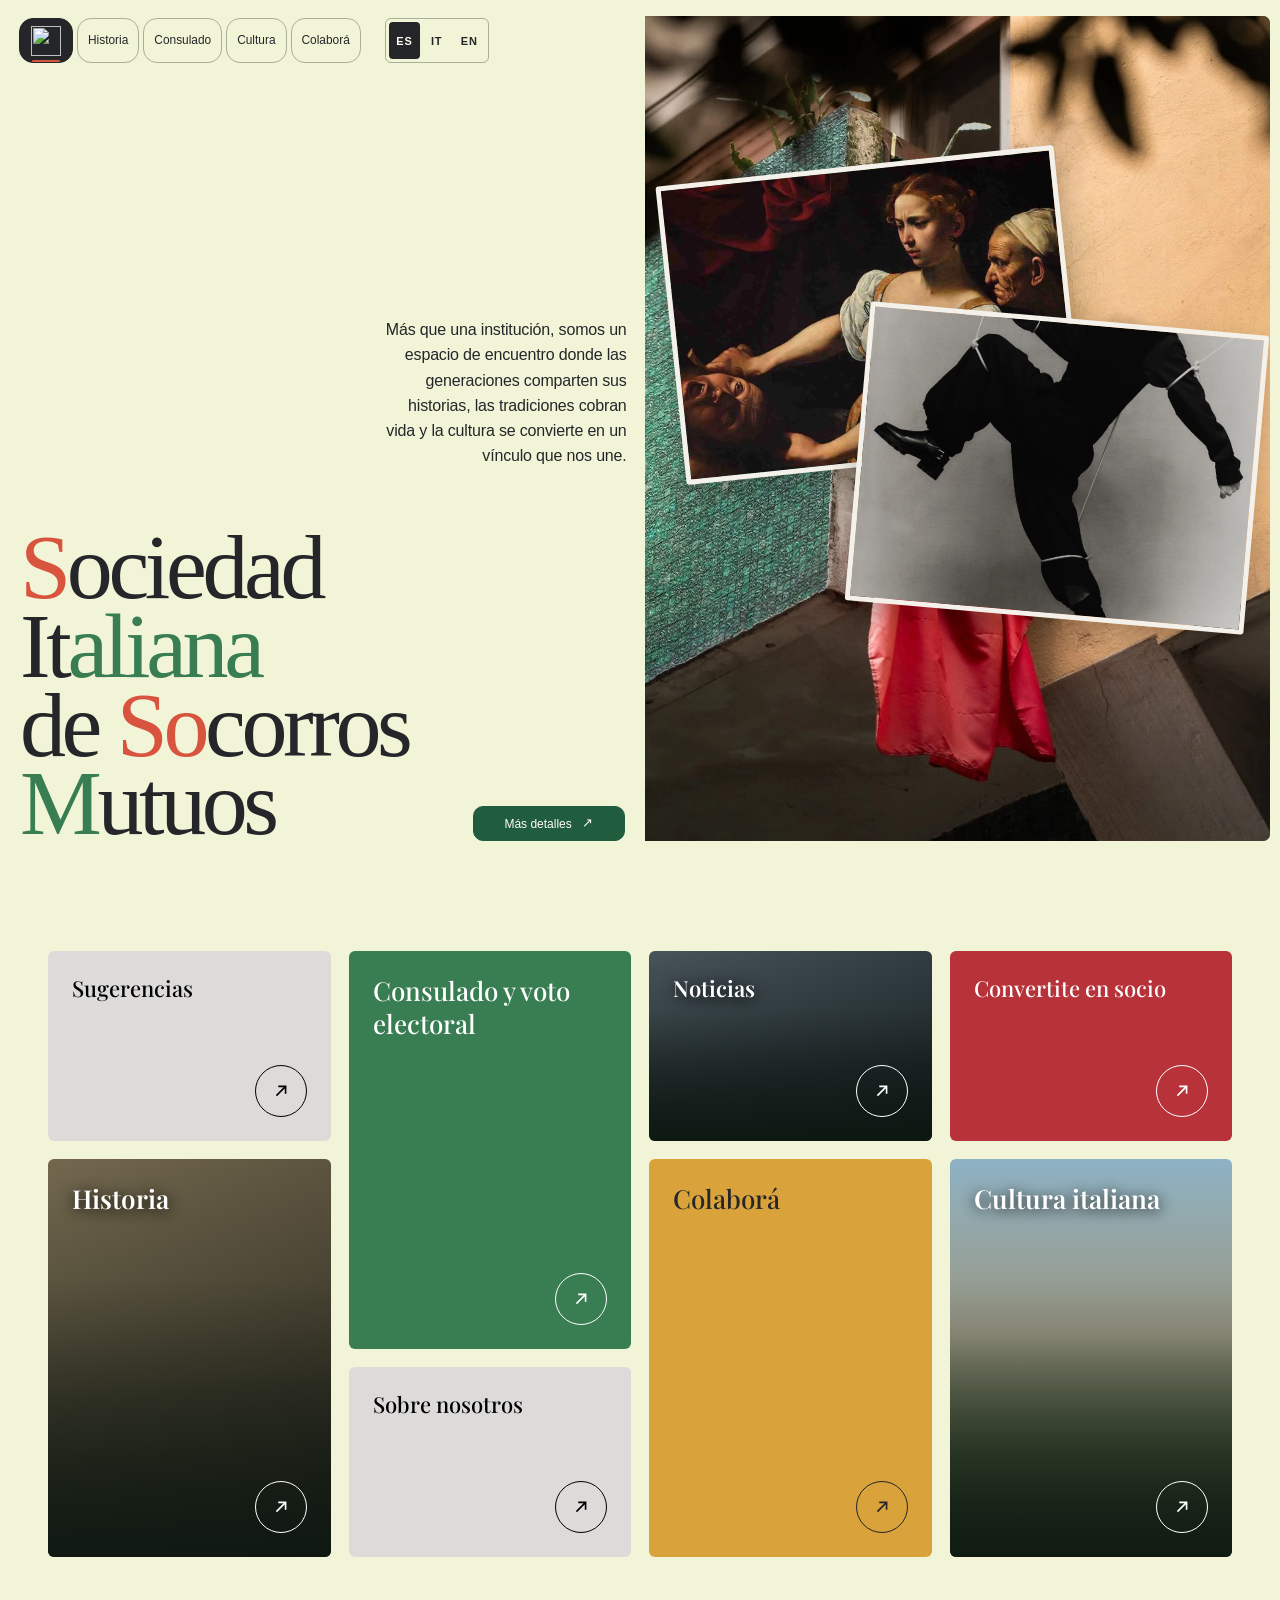
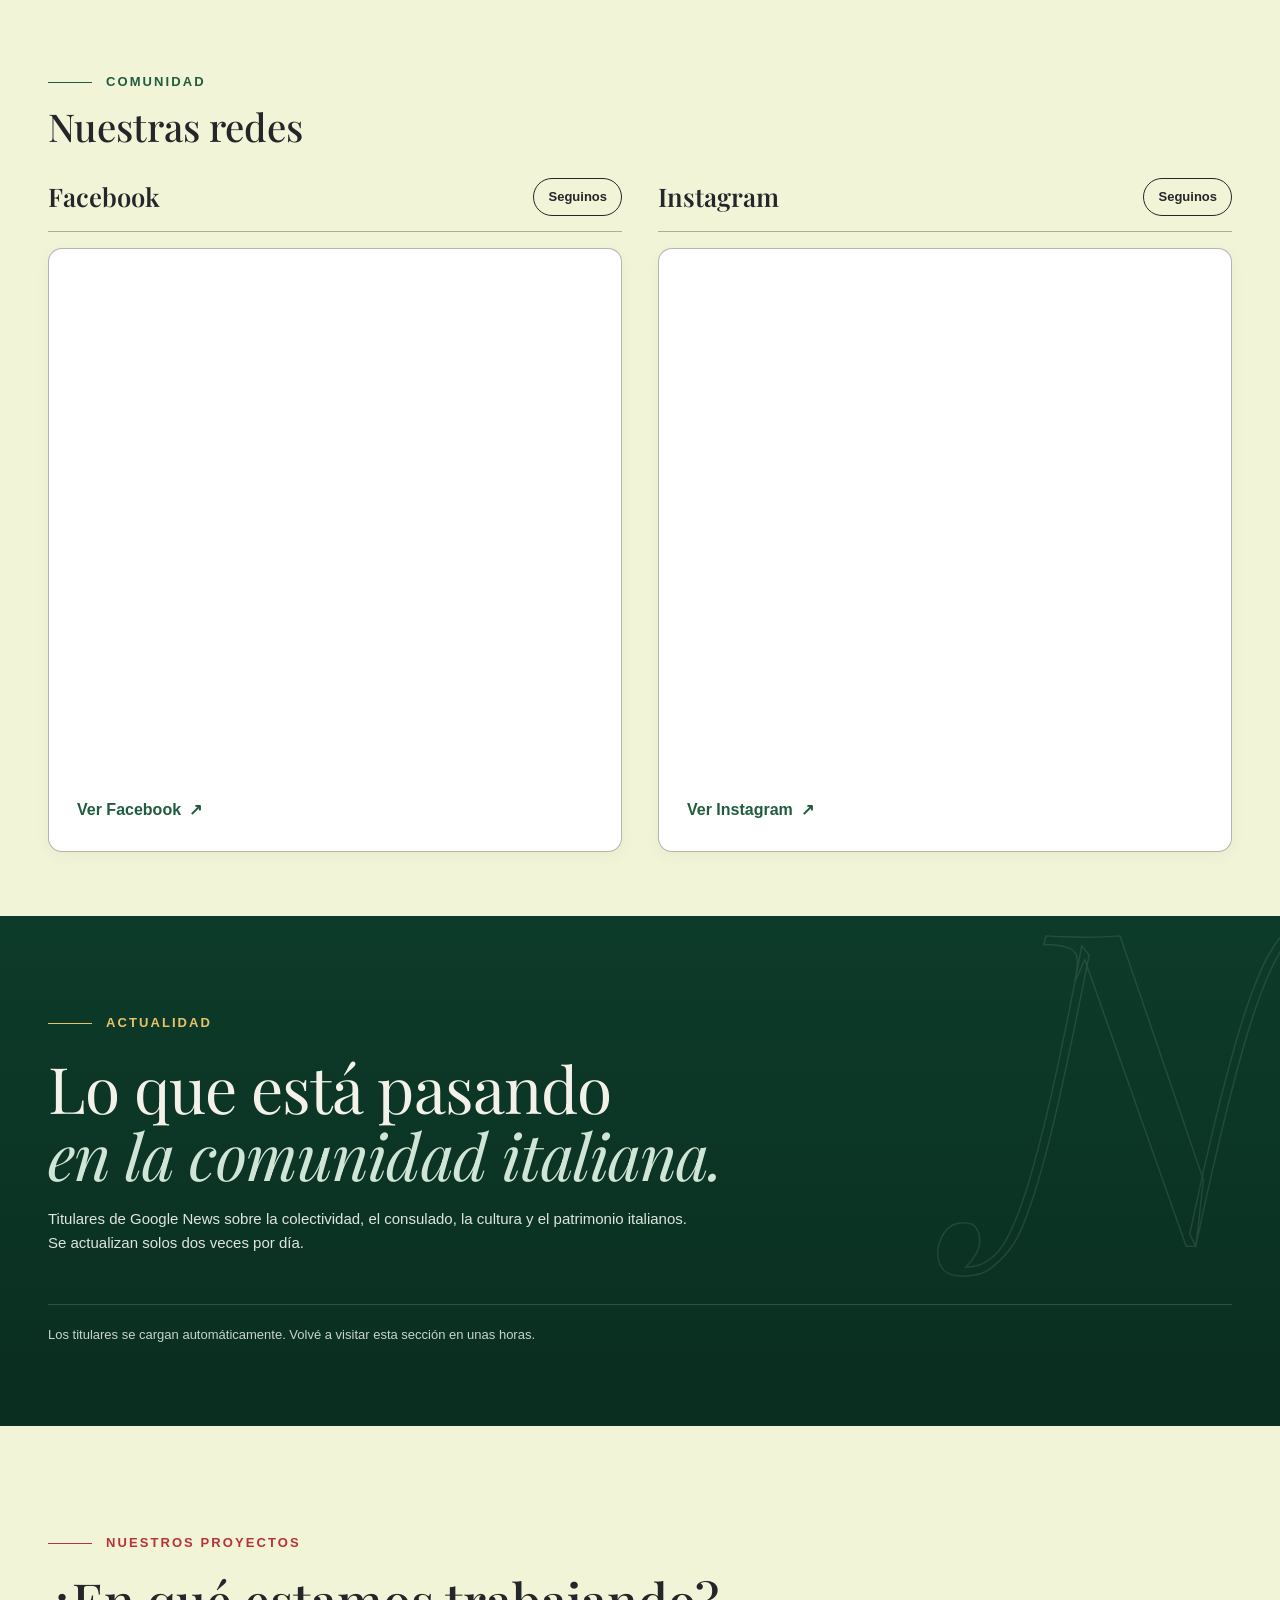
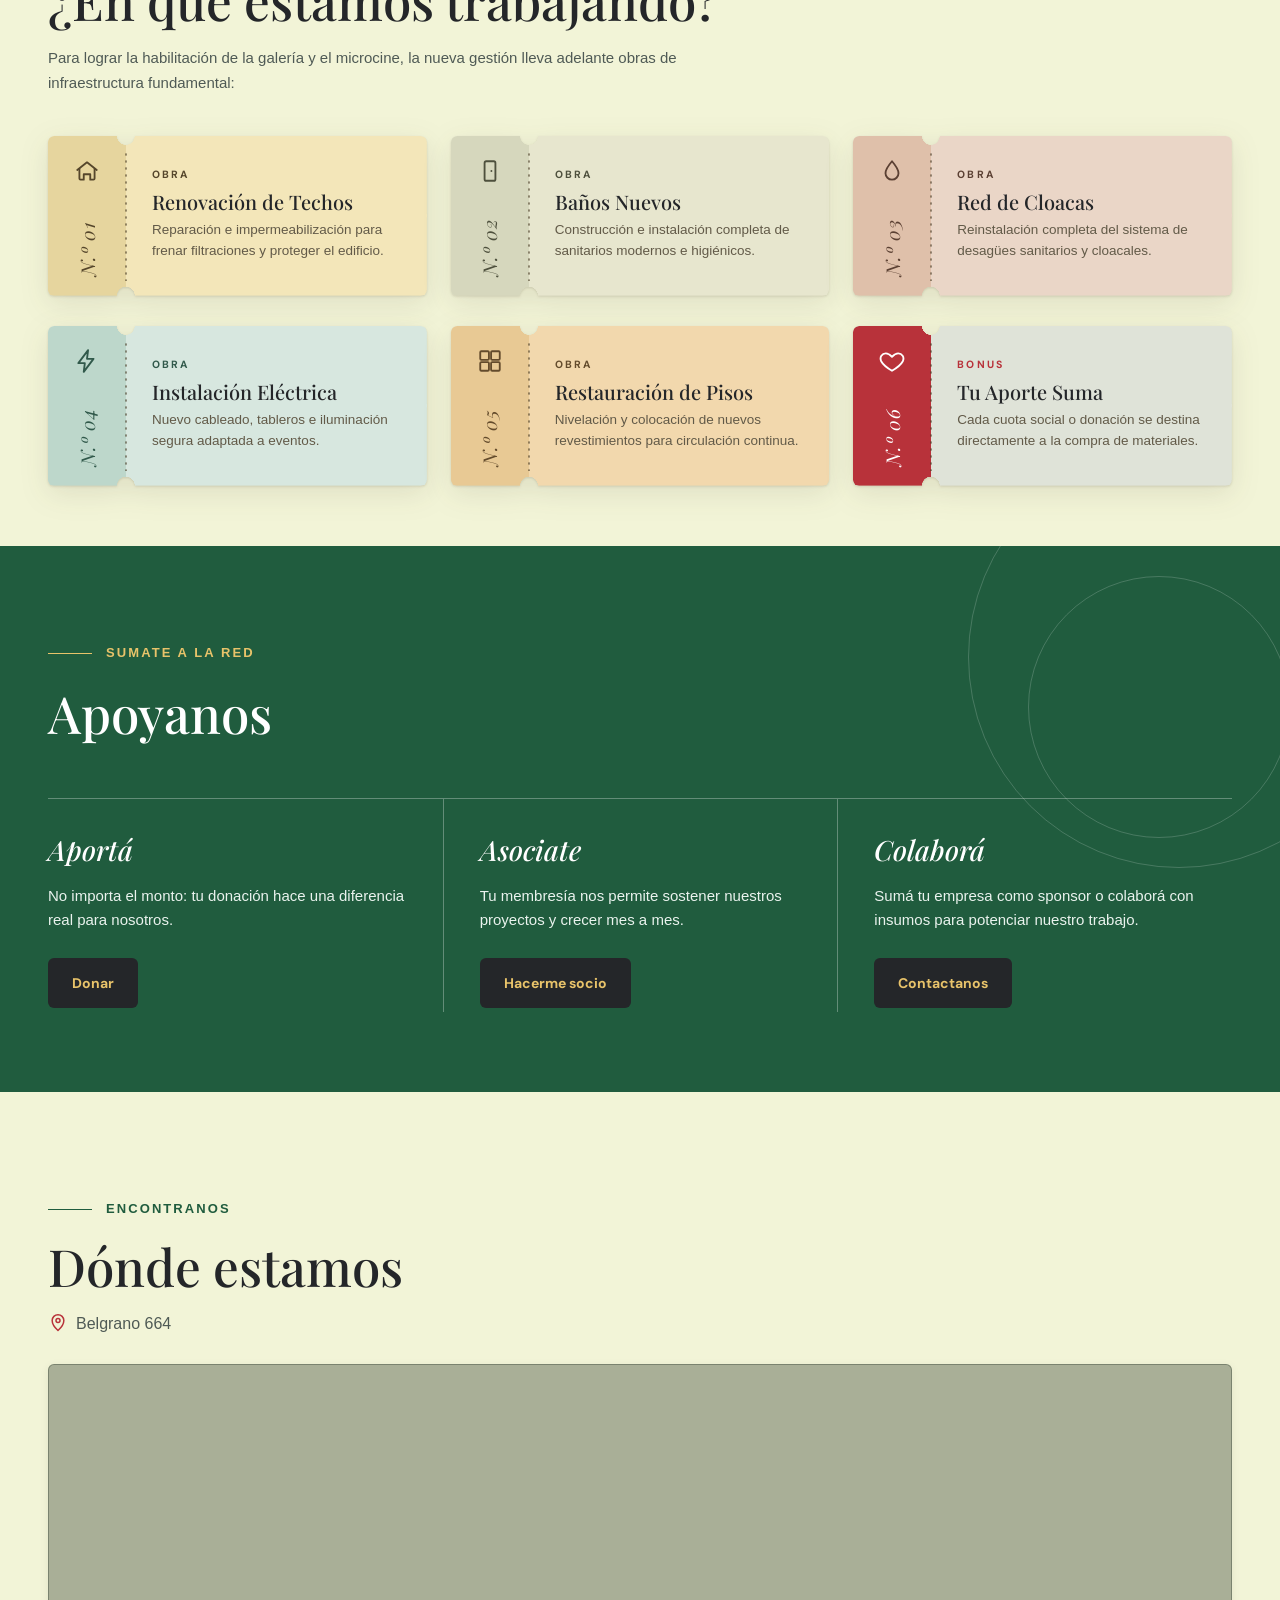
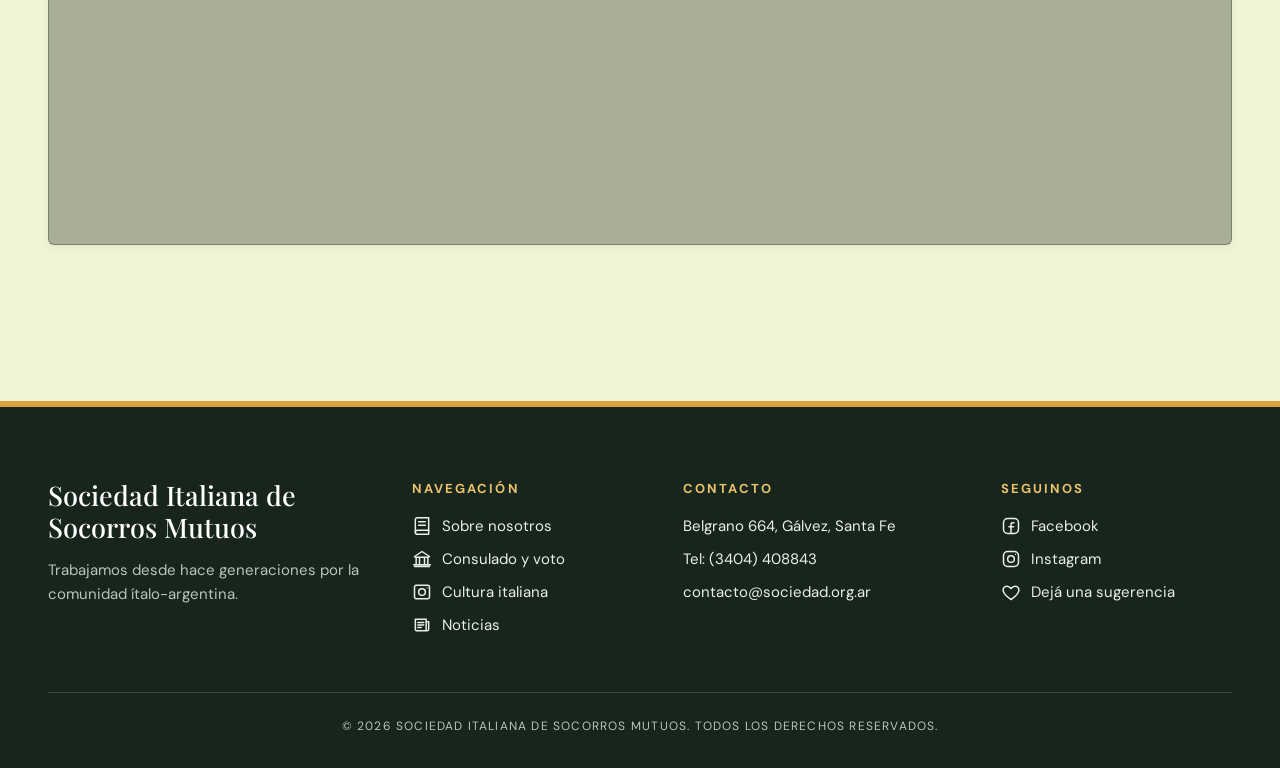
==== commit 417433ba: "Por favor no vuelvan a cambiar el main o me pego un tiro" ====
--- a/index.html
+++ b/index.html
@@ -8,8 +8,13 @@
 <link rel="preconnect" href="https://fonts.googleapis.com">
 <link rel="preconnect" href="https://fonts.gstatic.com" crossorigin>
 <link href="https://fonts.googleapis.com/css2?family=Archivo+Black&family=DM+Sans:wght@400;500;600;700&family=Playfair+Display:ital,wght@0,500;0,600;1,500&display=swap" rel="stylesheet">
+<link rel="stylesheet" href="css/base.css">
 <link rel="stylesheet" href="styles.css">
+<link rel="stylesheet" href="css/portada.css">
+<link rel="stylesheet" href="css/noticias.css">
 <script src="script.js?v=2" defer></script>
+<script src="js/noticias.js" defer></script>
+<script src="js/noticias-portada.js" defer></script>
 </head>
 <body>
 
@@ -18,30 +23,8 @@
 <main id="contenido">
   <section class="site-card" aria-label="Sociedad Italiana de Socorros Mutuos">
     <section class="intro" aria-labelledby="headline">
-      <nav class="navigation" aria-label="Navegación principal">
-        <button class="nav-tab active" type="button" data-section="greens" aria-pressed="true" href="index.html">
-          <span data-label="inicio"><img src="img/logo.png" class="icon-logo"></span>
-        </button>
-        <button class="nav-tab" type="button" data-section="historia" aria-pressed="false" href="historia.html">
-          <svg class="nav-icon" viewBox="0 0 24 24" aria-hidden="true"><path d="M4 19.5A2.5 2.5 0 0 1 6.5 17H20"/><path d="M6.5 2H20v20H6.5A2.5 2.5 0 0 1 4 19.5v-15A2.5 2.5 0 0 1 6.5 2Z"/><path d="M8 7h8M8 11h8"/></svg>
-          <span data-label="historia">Historia</span>
-        </button>
-        <button class="nav-tab" type="button" data-section="consulado" aria-pressed="false" href="consulado.html" >
-<svg class="nav-icon nav-icon--consulate" viewBox="0 0 24 24" aria-hidden="true"><path d="m3 9 9-6 9 6"/><path d="M4 10h16M5 10v9M9 10v9M15 10v9M19 10v9M3 21h18M2 19h20"/></svg>          <span data-label="consulado">Consulado</span>
-        </button>
-        <button class="nav-tab" type="button" data-section="cultura" aria-pressed="false" href="cultura.html">
-<svg class="nav-icon nav-icon--culture" viewBox="0 0 24 24" fill="none" stroke="currentColor" stroke-width="1.8" stroke-linecap="round" stroke-linejoin="round" aria-hidden="true"><rect x="3" y="4" width="18" height="16" rx="2"/><circle cx="12" cy="12" r="4"/><circle cx="18" cy="7" r=".8" fill="currentColor" stroke="none"/></svg>          <span data-label="cultura">Cultura</span>
-        </button>
-                  <a class="nav-tab" data-section="colabora" href="contacto.html" aria-label="Colaborá">
-          <svg class="nav-icon nav-icon--collab" viewBox="0 0 24 24" fill="none" stroke="currentColor" stroke-width="1.8" stroke-linecap="round" stroke-linejoin="round" aria-hidden="true"><path d="M12 21s-7-4.35-9-9.2C1.5 8.2 3.8 5 7.2 5c2 0 3.4 1.1 4.8 2.8C13.4 6.1 14.8 5 16.8 5 20.2 5 22.5 8.2 21 11.8 19 16.65 12 21 12 21Z"/><path d="M3 13h4l2-3 3 5 2-3h7"/></svg>          
-          <span data-i18n="navCollab">Colaborá</span>
-          </a>
-      <div class="languages" aria-label="Idioma">
-        <button class="language" type="button" data-lang="it" aria-label="Italiano">It</button>
-        <button class="language other" type="button" data-lang="en" aria-label="English">En</button>
-        <button class="language active" type="button" data-lang="es" aria-label="Español" aria-pressed="true">Es</button>
-      </div>
-
+      <nav class="navigation" aria-label="Navegación principal" data-sitio="menu" data-pagina="inicio"></nav>
+      <script src="js/sitio.js"></script>
       </nav>
 
       <p class="description" id="description">Más que una institución, somos un espacio de encuentro donde las generaciones comparten sus historias, las tradiciones cobran vida y la cultura se convierte en un vínculo que nos une.</p>
@@ -62,7 +45,6 @@
 
   <!-- ACCESOS RÁPIDOS -->
   <section class="access wrap" id="accesos" aria-label="Accesos rápidos">
-    <br><br>
     <div class="tiles">
       <a class="tile t-white sug" href="contacto.html"><span data-i18n="tSug">Sugerencias</span><span class="arr"><svg viewBox="0 0 24 24" fill="none" stroke="currentColor" stroke-width="1.8" aria-hidden="true"><path d="M7 17 17 7M9 7h8v8"/></svg></span></a>
       <a class="tile hist" href="historia.html">
@@ -72,7 +54,7 @@
       <a class="tile noti" href="#noticias">
         <img class="tile-img" src="img/" alt="" onerror="this.remove()">
         <span data-i18n="tNoti">Noticias</span><span class="arr"><svg viewBox="0 0 24 24" fill="none" stroke="currentColor" stroke-width="1.8" aria-hidden="true"><path d="M7 17 17 7M9 7h8v8"/></svg></span></a>
-      <a class="tile t-white sobre" href="nosotros.html"><span data-i18n="tSobre">Sobre nosotros</span><span class="arr"><svg viewBox="0 0 24 24" fill="none" stroke="currentColor" stroke-width="1.8" aria-hidden="true"><path d="M7 17 17 7M9 7h8v8"/></svg></span></a>
+      <a class="tile t-white sobre" href="historia.html"><span data-i18n="tSobre">Sobre nosotros</span><span class="arr"><svg viewBox="0 0 24 24" fill="none" stroke="currentColor" stroke-width="1.8" aria-hidden="true"><path d="M7 17 17 7M9 7h8v8"/></svg></span></a>
       <a class="tile t-gold colab" href="contacto.html"><span data-i18n="tColab">Colaborá</span><span class="arr"><svg viewBox="0 0 24 24" fill="none" stroke="currentColor" stroke-width="1.8" aria-hidden="true"><path d="M7 17 17 7M9 7h8v8"/></svg></span></a>
       <a class="tile t-red conv" href="contacto.html"><span data-i18n="tConv">Convertite en socio</span><span class="arr"><svg viewBox="0 0 24 24" fill="none" stroke="currentColor" stroke-width="1.8" aria-hidden="true"><path d="M7 17 17 7M9 7h8v8"/></svg></span></a>
       <a class="tile cult" href="cultura.html">
@@ -81,7 +63,7 @@
     </div>
   </section>
 
-  <!-- REDES SOCIALES: Facebook e Instagram en columnas paralelas -->
+  <!-- COMUNIDAD: tarjetas propias de Facebook e Instagram (sin recuadros externos). Toda la tarjeta es un enlace. -->
   <section class="social-section wrap" id="redes-sociales" aria-label="Redes sociales">
     <div class="section-heading"><p class="eyebrow">Comunidad</p><h2 class="big">Nuestras redes</h2></div>
     <div class="social-columns">
@@ -95,9 +77,18 @@
       </section>
     </div>
   </section>
+  
 
-  <!-- NOTICIAS DE ITALIA: sección independiente debajo de las redes -->
-  
+  <!-- NOTICIAS: titulares automáticos de Google News (GitHub Actions actualiza js/noticias.js dos veces por día) -->
+  <section class="noticias-franja" id="noticias" aria-labelledby="noticias-titulo">
+    <div class="wrap noticias-in">
+      <p class="eyebrow" data-noticias="eyebrow">Actualidad</p>
+      <h2 class="noticias-titulo" id="noticias-titulo"><span data-noticias="titulo">Lo que está pasando</span> <em data-noticias="tituloEm">en la comunidad italiana.</em></h2>
+      <p class="noticias-nota" data-noticias="nota">Titulares de Google News sobre la colectividad, el consulado, la cultura y el patrimonio italianos. Se actualizan solos dos veces por día.</p>
+      <ol class="noticias-lista" id="noticias-lista"></ol>
+      <p class="noticias-estado" id="noticias-estado"></p>
+    </div>
+  </section>
 
   <!-- EN QUÉ ESTAMOS TRABAJANDO -->
   <section class="works wrap">
@@ -148,56 +139,7 @@
 </main>
 
 <!-- PIE DE PÁGINA -->
-<footer class="foot">
-  <div class="foot-in">
-    <div class="foot-grid">
-      <div>
-        <p class="foot-logo" data-i18n="orgName">Sociedad Italiana de Socorros Mutuos</p>
-        <p class="foot-sub" data-i18n="footAbout">Trabajamos desde hace generaciones por la comunidad ítalo-argentina.</p>
-      </div>
-      <div>
-        <h4 data-i18n="fNav">Navegación</h4>
-        <ul>
-          <li>
-            <svg class="nav-icon" viewBox="0 0 24 24" aria-hidden="true"><path d="M4 19.5A2.5 2.5 0 0 1 6.5 17H20"/><path d="M6.5 2H20v20H6.5A2.5 2.5 0 0 1 4 19.5v-15A2.5 2.5 0 0 1 6.5 2Z"/><path d="M8 7h8M8 11h8"/></svg>
-            <a href="historia.html" data-i18n="fHist">Sobre nosotros</a></li>
-
-          <li><svg class="nav-icon nav-icon--consulate" viewBox="0 0 24 24" aria-hidden="true"><path d="m3 9 9-6 9 6"/><path d="M4 10h16M5 10v9M9 10v9M15 10v9M19 10v9M3 21h18M2 19h20"/></svg>          <span data-label="consulado">Consulado</span>
-<a href="consulado.html" data-i18n="fCons">Consulado y voto</a></li>
-
-          <li><svg class="nav-icon nav-icon--culture" viewBox="0 0 24 24" fill="none" stroke="currentColor" stroke-width="1.8" stroke-linecap="round" stroke-linejoin="round" aria-hidden="true"><rect x="3" y="4" width="18" height="16" rx="2"/><circle cx="12" cy="12" r="4"/><circle cx="18" cy="7" r=".8" fill="currentColor" stroke="none"/></svg>          <span data-label="cultura">Cultura</span>
-<a href="cultura.html" data-i18n="fCult">Cultura italiana</a></li>
-
-          <li><svg viewBox="0 0 24 24" role="img" xmlns="http://www.w3.org/2000/svg" aria-labelledby="newsIconTitle" stroke="#ffffff" stroke-width="1" stroke-linecap="square" stroke-linejoin="miter" fill="none" color="#000000"><g id="SVGRepo_bgCarrier" stroke-width="0"></g><g id="SVGRepo_tracerCarrier" stroke-linecap="round" stroke-linejoin="round"></g><g id="SVGRepo_iconCarrier"> <title id="newsIconTitle">News</title> <path d="M22 5L22 17C22 18.3333333 21.3333333 19 20 19 18.6666667 19 18 18.3333333 18 17L18 5 2 5 2 16C2 18 3 19 5 19 7 19 12 19 20 19M6 14L7 14M11 14L14 14M6 10L14 10"></path> </g></svg>
-             <a href="#noticias" data-i18n="fNews">Noticias</a></li>
-        </ul>
-      </div>
-      <div>
-        <h4 data-i18n="fContact">Contacto</h4>
-        <ul>
-          <li>Belgrano 664, Gálvez</li>
-          <li>Tel: (3404) 408843</li>
-          <li><a href="mailto:contacto@sociedad.org.ar">contacto@sociedad.org.ar</a></li>
-        </ul>
-      </div>
-      <div>
-        <h4 data-i18n="fFollow">Seguinos</h4>
-        <ul>
-          <li>
-            <svg version="1.1" id="Icons" xmlns="http://www.w3.org/2000/svg" xmlns:xlink="http://www.w3.org/1999/xlink" viewBox="0 0 32 32" xml:space="preserve" fill="#ffffff" stroke="#ffffff"><g id="SVGRepo_bgCarrier" stroke-width="0"></g><g id="SVGRepo_tracerCarrier" stroke-linecap="round" stroke-linejoin="round"></g><g id="SVGRepo_iconCarrier"> <style type="text/css"> .st0{fill:none;stroke:#ffffff;stroke-width:2;stroke-linecap:round;stroke-linejoin:round;stroke-miterlimit:10;} .st1{fill:none;stroke:#ffffff;stroke-width:2;} .st2{fill:none;stroke:#ffffff;stroke-width:2;stroke-miterlimit:10;} </style> <path class="st0" d="M23,31H9c-4.4,0-8-3.6-8-8V9c0-4.4,3.6-8,8-8h14c4.4,0,8,3.6,8,8v14C31,27.4,27.4,31,23,31z"></path> <path class="st0" d="M26,16h-5v-2.8c0-0.7,0.5-1.2,1.2-1.2H25V7h-4h0c-2.8,0-5,2.2-5,5v0v4h-4v5h4v10h5V21h3L26,16z"></path> </g></svg>
-            <a href="https://www.facebook.com/TeatroMarconiGalvezItaliaUnida/?locale=es_LA" data-link="fb" target="_blank" rel="noopener">Facebook</a></li>
-          <li>
-            <svg version="1.1" id="Layer_1" xmlns="http://www.w3.org/2000/svg" xmlns:xlink="http://www.w3.org/1999/xlink" viewBox="0 0 40 40" enable-background="new 0 0 40 40" xml:space="preserve" fill="#ffffff" stroke="#ffffff"><g id="SVGRepo_bgCarrier" stroke-width="0"></g><g id="SVGRepo_tracerCarrier" stroke-linecap="round" stroke-linejoin="round"></g><g id="SVGRepo_iconCarrier"> <g display="none"> <path display="inline" d="M20.01,36.5c-0.277,0-0.537-0.137-0.693-0.368L9.468,21.529c-1.171-1.861-1.79-3.993-1.79-6.162 C7.678,8.824,13.206,3.5,20,3.5c6.795,0,12.322,5.324,12.322,11.867c0,2.164-0.612,4.284-1.77,6.129l-9.851,14.636 C20.547,36.363,20.287,36.5,20.01,36.5L20.01,36.5z M20,5.17c-5.873,0-10.652,4.574-10.652,10.197c0,1.854,0.525,3.669,1.52,5.251 l9.14,13.55l9.146-13.581c0.981-1.566,1.499-3.371,1.499-5.22C30.652,9.744,25.873,5.17,20,5.17L20,5.17z"></path> <path display="inline" d="M20,20.857c-3.159,0-5.728-2.482-5.728-5.535c0-3.051,2.569-5.534,5.728-5.534s5.729,2.483,5.729,5.534 C25.729,18.375,23.158,20.857,20,20.857L20,20.857z M20,11.458c-2.237,0-4.057,1.734-4.057,3.864c0,2.13,1.82,3.865,4.057,3.865 s4.058-1.734,4.058-3.865C24.058,13.192,22.236,11.458,20,11.458L20,11.458z"></path> </g> <path display="none" d="M36.705,34.289L26.059,23.615c3.918-4.69,3.688-11.708-0.707-16.114C23.1,5.243,20.104,4,16.919,4 S10.74,5.243,8.488,7.501c-4.647,4.66-4.647,12.241,0,16.899c2.253,2.257,5.248,3.5,8.431,3.5c2.866,0,5.573-1.015,7.728-2.86 l10.639,10.665C35.479,35.902,35.738,36,35.994,36s0.514-0.098,0.709-0.293C37.096,35.316,37.097,34.68,36.705,34.289z M9.766,23.126c-3.945-3.958-3.945-10.395,0-14.351c1.912-1.914,4.452-2.97,7.153-2.97s5.243,1.056,7.153,2.97 c3.946,3.956,3.946,10.394,0,14.351c-1.91,1.914-4.452,2.969-7.153,2.969S11.678,25.04,9.766,23.126z"></path> <path display="none" d="M25.38,34.848c-0.066,0-0.136-0.009-0.206-0.024l-10.498-2.561l-10.61,2.561 c-0.069,0.016-0.139,0.024-0.205,0.024c-0.191,0-0.38-0.064-0.532-0.184C3.12,34.5,3,34.252,3,33.986V8.635 c0-0.397,0.27-0.741,0.657-0.836l10.76-2.623l0.407,0.003l10.504,2.558l10.607-2.561c0.065-0.016,0.135-0.023,0.203-0.023 c0.195,0,0.38,0.063,0.533,0.183C36.881,5.499,37,5.746,37,6.012v25.352c0,0.397-0.27,0.741-0.656,0.837l-10.759,2.622 C25.516,34.839,25.446,34.848,25.38,34.848L25.38,34.848z M15.481,30.688l9.039,2.203V9.311l-9.039-2.203V30.688z M26.24,9.311 v23.58l9.039-2.202V7.108L26.24,9.311z M4.721,9.311v23.58l9.039-2.202V7.108L4.721,9.311z"></path> <g display="none"> <path display="inline" d="M9.708,35C7.112,35,5,32.893,5,30.303c0-2.592,2.112-4.699,4.708-4.699c2.595,0,4.707,2.107,4.707,4.699 C14.415,32.893,12.303,35,9.708,35L9.708,35z M9.708,27.445c-1.578,0-2.863,1.281-2.863,2.857c0,1.574,1.285,2.855,2.863,2.855 c1.578,0,2.861-1.281,2.861-2.855C12.568,28.727,11.285,27.445,9.708,27.445L9.708,27.445z"></path> <path display="inline" d="M24.574,35c-0.621,0-1.125-0.505-1.125-1.126c0-9.552-7.771-17.324-17.323-17.324 C5.505,16.55,5,16.045,5,15.425s0.505-1.126,1.126-1.126c10.792,0,19.573,8.781,19.573,19.575C25.699,34.495,25.193,35,24.574,35 L24.574,35z"></path> <path display="inline" d="M33.916,35c-0.597,0-1.082-0.486-1.082-1.084c0-14.75-12-26.751-26.751-26.751 C5.486,7.165,5,6.68,5,6.083C5,5.486,5.486,5,6.083,5C22.027,5,35,17.972,35,33.916C35,34.514,34.514,35,33.916,35L33.916,35z"></path> </g> <g display="none"> <path display="inline" fill-rule="evenodd" clip-rule="evenodd" d="M20,29.616c-6.911,0-13.412-3.681-17-9.615 c3.588-5.935,10.089-9.617,17-9.617c6.91,0,13.412,3.682,17,9.617C33.412,25.936,26.91,29.616,20,29.616L20,29.616z M19.998,12.254 c-5.817,0-11.309,2.848-14.687,7.618l-0.088,0.125l0.088,0.124c3.378,4.77,8.87,7.618,14.687,7.618 c5.82,0,11.311-2.849,14.687-7.618l0.089-0.124l-0.089-0.125C31.309,15.103,25.818,12.254,19.998,12.254L19.998,12.254z"></path> <path display="inline" fill-rule="evenodd" clip-rule="evenodd" d="M19.987,13.521c-3.574,0-6.478,2.9-6.478,6.479 c0,3.579,2.904,6.478,6.478,6.478c3.581,0,6.478-2.898,6.478-6.478C26.465,16.42,23.568,13.521,19.987,13.521z M19.987,24.857 c-2.68,0-4.858-2.175-4.858-4.858s2.178-4.859,4.858-4.859c2.686,0,4.858,2.175,4.858,4.859S22.673,24.857,19.987,24.857z"></path> </g> <path display="none" d="M7.336,35.5c-0.399,0-0.725-0.325-0.725-0.726v-7.599c0-0.4,0.326-0.725,0.725-0.725h3.181v-6.336 c0-0.342,0.276-0.619,0.619-0.619h8.247v-5.949h-3.181c-0.398,0-0.725-0.325-0.725-0.726V5.223c0-0.399,0.326-0.723,0.725-0.723 h7.598c0.398,0,0.725,0.324,0.725,0.723v7.599c0,0.401-0.326,0.726-0.725,0.726H20.62v5.949h8.245c0.341,0,0.618,0.277,0.618,0.619 v6.336h3.182c0.397,0,0.724,0.324,0.724,0.725v7.599c0,0.399-0.326,0.725-0.724,0.725h-7.599c-0.4,0-0.726-0.325-0.726-0.725v-7.599 c0-0.4,0.325-0.725,0.726-0.725h3.179v-5.717H11.754v5.717h3.18c0.399,0,0.725,0.324,0.725,0.725v7.599 c0,0.4-0.325,0.726-0.725,0.726H7.336z M8.061,34.051h6.149V27.9H8.061V34.051z M25.79,34.051h6.149V27.9H25.79V34.051z M16.927,12.099h6.146V5.949h-6.146V12.099z"></path> <g display="none"> <path display="inline" d="M11.018,35.01c-0.402,0-0.736-0.314-0.759-0.717L8.879,9.946H5.75c-0.419,0-0.76-0.342-0.76-0.76 c0-0.419,0.341-0.761,0.76-0.761h3.59L9.495,8.45L9.6,8.426h5.171V5.75c0-0.419,0.34-0.76,0.76-0.76h8.939 c0.419,0,0.76,0.341,0.76,0.76v2.676h5.174l0.175,0.028l0.118-0.028h3.554c0.419,0,0.76,0.342,0.76,0.761 c0,0.418-0.341,0.76-0.76,0.76h-3.128l-1.36,24.346c-0.023,0.402-0.356,0.718-0.759,0.718H11.018z M11.735,33.49h16.549L29.6,9.946 H10.4L11.735,33.49z M16.29,8.426h7.42V6.51h-7.42V8.426z"></path> <path display="inline" d="M14.302,12.201c-0.249,0.012-0.435,0.102-0.57,0.252c-0.135,0.152-0.203,0.348-0.192,0.551l0.998,17.608 c0.024,0.401,0.357,0.716,0.759,0.716v0.19l0.045-0.19c0.417-0.024,0.737-0.385,0.715-0.804l-0.999-17.606 C15.034,12.516,14.702,12.201,14.302,12.201L14.302,12.201z"></path> <path display="inline" d="M25.709,12.202c-0.445,0-0.776,0.314-0.8,0.716l-1,17.606c-0.022,0.419,0.298,0.779,0.717,0.804 l0.044,0.19v-0.19c0.402,0,0.735-0.314,0.757-0.716l1.001-17.608c0.011-0.203-0.058-0.398-0.192-0.551 c-0.136-0.15-0.321-0.24-0.523-0.251C25.711,12.202,25.71,12.202,25.709,12.202L25.709,12.202z"></path> <path display="inline" d="M20,12.201c-0.419,0-0.76,0.341-0.76,0.76v17.607c0,0.419,0.341,0.76,0.76,0.76s0.76-0.341,0.76-0.76 V12.961C20.76,12.542,20.419,12.201,20,12.201L20,12.201z"></path> </g> <g display="none"> <path display="inline" d="M8.236,15.765C5.901,15.765,4,17.665,4,20c0,2.336,1.901,4.234,4.236,4.234 c2.336,0,4.235-1.898,4.235-4.234C12.472,17.665,10.572,15.765,8.236,15.765z M8.236,22.824c-1.557,0-2.823-1.268-2.823-2.824 c0-1.557,1.267-2.824,2.823-2.824c1.558,0,2.822,1.267,2.822,2.824C11.059,21.557,9.794,22.824,8.236,22.824z"></path> <path display="inline" d="M20,15.765c-2.334,0-4.236,1.899-4.236,4.235c0,2.336,1.902,4.234,4.236,4.234 c2.337,0,4.236-1.898,4.236-4.234C24.236,17.665,22.337,15.765,20,15.765z M20,22.824c-1.557,0-2.822-1.268-2.822-2.824 c0-1.557,1.266-2.824,2.822-2.824c1.559,0,2.822,1.267,2.822,2.824C22.822,21.557,21.559,22.824,20,22.824z"></path> <path display="inline" d="M31.764,15.765c-2.334,0-4.235,1.899-4.235,4.235c0,2.336,1.901,4.234,4.235,4.234 C34.101,24.234,36,22.336,36,20C36,17.665,34.101,15.765,31.764,15.765z M31.764,22.824c-1.556,0-2.822-1.268-2.822-2.824 c0-1.557,1.267-2.824,2.822-2.824c1.559,0,2.823,1.267,2.823,2.824C34.587,21.557,33.322,22.824,31.764,22.824z"></path> </g> <path display="none" d="M33.125,19.125H8.98L20.841,7.5c0.345-0.338,0.351-0.892,0.013-1.237s-0.892-0.35-1.237-0.012L6.262,19.339 C6.095,19.503,6,19.729,6,19.965c0,0.005,0,0.011,0,0.017C6,19.989,6,19.994,6,20c0,0.319,0.171,0.598,0.427,0.751L19.69,33.75 c0.17,0.167,0.392,0.25,0.613,0.25c0.227,0,0.453-0.088,0.625-0.262c0.338-0.346,0.332-0.9-0.013-1.238L9.055,20.875h24.07 C33.607,20.875,34,20.483,34,20S33.607,19.125,33.125,19.125z"></path> <path display="none" d="M34,20c0-0.32-0.172-0.599-0.428-0.751L20.31,6.25c-0.345-0.338-0.899-0.333-1.237,0.012 S18.738,7.161,19.084,7.5l11.861,11.625H6.875C6.393,19.125,6,19.517,6,20s0.393,0.875,0.875,0.875H31.02L19.158,32.5 c-0.344,0.339-0.35,0.893-0.012,1.238C19.318,33.912,19.545,34,19.771,34c0.221,0,0.442-0.083,0.612-0.25l13.353-13.089 C33.904,20.497,34,20.271,34,20.035c0-0.005-0.001-0.011-0.001-0.017C33.999,20.011,34,20.006,34,20z"></path> <path display="none" d="M33.75,19.616L20.66,6.262C20.496,6.095,20.271,6,20.037,6c-0.007,0-0.014,0.001-0.02,0.001S20.006,6,20,6 c-0.32,0-0.598,0.172-0.751,0.428L6.25,19.69c-0.338,0.345-0.332,0.899,0.013,1.237c0.171,0.167,0.391,0.25,0.612,0.25 c0.227-0.001,0.454-0.088,0.625-0.263l11.625-11.86v24.07C19.125,33.607,19.518,34,20,34c0.483,0,0.875-0.393,0.875-0.875V8.981 L32.5,20.841c0.338,0.345,0.893,0.35,1.237,0.013C34.082,20.515,34.088,19.96,33.75,19.616z"></path> <path display="none" d="M33.737,19.071c-0.345-0.337-0.899-0.332-1.237,0.014l-11.625,11.86V6.875C20.875,6.392,20.483,6,20,6 c-0.482,0-0.875,0.392-0.875,0.875V31.02L7.5,19.159c-0.338-0.345-0.892-0.351-1.237-0.013c-0.345,0.338-0.351,0.892-0.013,1.237 l13.09,13.354C19.504,33.905,19.729,34,19.965,34c0.005,0,0.012-0.001,0.018-0.001C19.989,33.999,19.994,34,20,34 c0.32,0,0.599-0.172,0.752-0.428L33.75,20.31C34.088,19.965,34.082,19.41,33.737,19.071z"></path> <path display="none" d="M26.714,34c-0.222,0-0.442-0.083-0.612-0.251l-13.429-13.16c-0.167-0.164-0.262-0.39-0.262-0.624 c0-0.236,0.095-0.462,0.262-0.626L26.027,6.251c0.344-0.339,0.898-0.334,1.237,0.011c0.338,0.346,0.331,0.899-0.013,1.237 L14.536,19.965l12.79,12.536c0.345,0.337,0.351,0.892,0.013,1.237C27.168,33.912,26.939,34,26.714,34z"></path> <path display="none" d="M13.36,34c-0.225,0-0.453-0.088-0.624-0.262c-0.339-0.346-0.333-0.899,0.01-1.237l12.717-12.466 L12.673,7.499c-0.345-0.339-0.35-0.893-0.013-1.237c0.34-0.344,0.894-0.35,1.238-0.012l13.429,13.161 c0.167,0.164,0.262,0.39,0.262,0.624c0,0.236-0.094,0.461-0.262,0.625L13.974,33.75C13.803,33.917,13.581,34,13.36,34z"></path> <path display="none" d="M5.938,28.131c-0.236,0-0.474-0.089-0.657-0.269c-0.368-0.362-0.375-0.956-0.012-1.325L19.37,12.149 c0.176-0.179,0.417-0.28,0.669-0.28s0.493,0.101,0.669,0.28l14.023,14.308c0.363,0.369,0.356,0.963-0.012,1.326 c-0.37,0.361-0.965,0.356-1.326-0.014L20.039,14.146L6.608,27.85C6.423,28.037,6.182,28.13,5.938,28.131z"></path> <path display="none" d="M19.962,28.131c-0.253,0-0.493-0.102-0.67-0.281L5.27,13.542c-0.364-0.37-0.357-0.963,0.011-1.326 c0.372-0.362,0.965-0.356,1.326,0.013l13.354,13.625l13.433-13.704c0.361-0.37,0.954-0.376,1.326-0.015 c0.368,0.363,0.375,0.957,0.013,1.327L20.632,27.85C20.454,28.029,20.214,28.131,19.962,28.131z"></path> <g display="none"> <path display="inline" d="M6.72,34C6.323,34,6,33.678,6,33.281v-5.811c0-0.396,0.323-0.721,0.72-0.721h5.81 c0.397,0,0.72,0.324,0.72,0.721v5.811c0,0.396-0.323,0.719-0.72,0.719H6.72z M7.439,32.561h4.371v-4.371H7.439V32.561z"></path> <path display="inline" d="M17.095,34c-0.396,0-0.72-0.322-0.72-0.719v-5.811c0-0.396,0.323-0.721,0.72-0.721h5.811 c0.396,0,0.72,0.324,0.72,0.721v5.811c0,0.396-0.323,0.719-0.72,0.719H17.095z M17.815,32.561h4.371v-4.371h-4.371V32.561z"></path> <path display="inline" d="M27.471,34c-0.397,0-0.721-0.322-0.721-0.719v-5.811c0-0.396,0.323-0.721,0.721-0.721h5.81 c0.396,0,0.72,0.324,0.72,0.721v5.811C34,33.678,33.677,34,33.28,34H27.471z M28.189,32.561h4.371v-4.371h-4.371V32.561z"></path> <path display="inline" d="M6.72,23.625c-0.396,0-0.72-0.322-0.72-0.719v-5.811c0-0.397,0.323-0.72,0.72-0.72h5.81 c0.397,0,0.72,0.323,0.72,0.72v5.811c0,0.396-0.323,0.719-0.72,0.719H6.72z M7.439,22.186h4.371v-4.371H7.439V22.186z"></path> <path display="inline" d="M17.095,23.625c-0.396,0-0.72-0.322-0.72-0.719v-5.811c0-0.397,0.323-0.72,0.72-0.72h5.811 c0.396,0,0.72,0.323,0.72,0.72v5.811c0,0.396-0.323,0.719-0.72,0.719H17.095z M17.815,22.186h4.371v-4.371h-4.371V22.186z"></path> <path display="inline" d="M27.471,23.625c-0.397,0-0.721-0.322-0.721-0.719v-5.811c0-0.397,0.323-0.72,0.721-0.72h5.81 c0.396,0,0.72,0.323,0.72,0.72v5.811c0,0.396-0.323,0.719-0.72,0.719H27.471z M28.189,22.186h4.371v-4.371h-4.371V22.186z"></path> <path display="inline" d="M6.72,13.25C6.323,13.25,6,12.927,6,12.531v-5.81C6,6.324,6.323,6,6.72,6h5.81 c0.397,0,0.72,0.323,0.72,0.72v5.81c0,0.396-0.323,0.719-0.72,0.719H6.72z M7.439,11.811h4.371V7.439H7.439V11.811z"></path> <path display="inline" d="M17.095,13.25c-0.396,0-0.72-0.322-0.72-0.719v-5.81c0-0.397,0.323-0.72,0.72-0.72h5.811 c0.396,0,0.72,0.323,0.72,0.72v5.81c0,0.396-0.323,0.719-0.72,0.719H17.095z M17.815,11.811h4.371V7.439h-4.371V11.811z"></path> <path display="inline" d="M27.471,13.25c-0.397,0-0.721-0.322-0.721-0.719v-5.81c0-0.397,0.323-0.72,0.721-0.72h5.81 C33.677,6,34,6.324,34,6.721v5.81c0,0.396-0.323,0.719-0.72,0.719H27.471z M28.189,11.811h4.371V7.439h-4.371V11.811z"></path> </g> <g display="none"> <path display="inline" d="M34.063,10.625H5.938C5.419,10.625,5,10.204,5,9.688C5,9.17,5.419,8.75,5.938,8.75h28.125 C34.58,8.75,35,9.17,35,9.688C35,10.204,34.58,10.625,34.063,10.625"></path> <path display="inline" d="M34.063,20.938H5.938C5.419,20.938,5,20.517,5,20c0-0.518,0.419-0.938,0.938-0.938h28.125 C34.58,19.063,35,19.482,35,20C35,20.517,34.58,20.938,34.063,20.938"></path> <path display="inline" d="M34.063,31.25H5.938C5.419,31.25,5,30.829,5,30.313c0-0.518,0.419-0.938,0.938-0.938h28.125 c0.518,0,0.938,0.42,0.938,0.938C35,30.829,34.58,31.25,34.063,31.25"></path> <path display="inline" d="M34.063,20.938H5.938C5.419,20.938,5,20.517,5,20c0-0.518,0.419-0.938,0.938-0.938h28.125 C34.58,19.063,35,19.482,35,20C35,20.517,34.58,20.938,34.063,20.938"></path> </g> <path display="none" d="M21.414,20L33.207,8.207c0.391-0.39,0.391-1.023,0-1.414c-0.391-0.391-1.023-0.391-1.414,0L20,18.586 L8.207,6.793c-0.39-0.391-1.023-0.391-1.414,0c-0.391,0.391-0.391,1.023,0,1.414L18.586,20L6.793,31.793 c-0.391,0.391-0.391,1.023,0,1.414C6.988,33.402,7.245,33.5,7.5,33.5c0.256,0,0.511-0.098,0.707-0.293L20,21.414l11.793,11.793 c0.195,0.195,0.451,0.293,0.707,0.293s0.512-0.098,0.707-0.293c0.391-0.391,0.391-1.023,0-1.414L21.414,20z"></path> <path display="none" d="M9.411,35C9,35,8.653,34.658,8.653,34.254V5.758C8.653,5.34,8.992,5,9.411,5h14.706 c0.198,0,0.394,0.084,0.546,0.236l6.449,6.461c0.15,0.13,0.235,0.324,0.235,0.535v22.021C31.347,34.658,31,35,30.589,35H9.411z M10.17,33.496h19.672V12.989h-5.726c-0.419,0-0.759-0.34-0.759-0.757V6.504H10.17V33.496z M24.875,11.485h3.9l-3.9-3.914V11.485z"></path> <g display="none"> <path display="inline" d="M12.966,17.262c-0.483,0-0.878,0.395-0.878,0.878s0.395,0.877,0.878,0.877h13.518 c0.483,0,0.878-0.394,0.878-0.877s-0.395-0.878-0.878-0.878H12.966L12.966,17.262z"></path> <path display="inline" d="M9.411,35C9,35,8.652,34.658,8.652,34.254V5.758C8.652,5.34,8.992,5,9.411,5h14.704 c0.2,0,0.395,0.084,0.547,0.236l6.449,6.461c0.15,0.13,0.236,0.324,0.236,0.534v22.022c0,0.404-0.349,0.746-0.759,0.746H9.411z M10.17,33.496h19.672V12.989h-5.727c-0.417,0-0.758-0.34-0.758-0.757V6.504H10.17V33.496z M24.875,11.485h3.9l-3.9-3.915V11.485z"></path> <path display="inline" d="M12.966,21.164c-0.483,0-0.878,0.395-0.878,0.878s0.395,0.878,0.878,0.878h13.518 c0.483,0,0.878-0.395,0.878-0.878s-0.395-0.878-0.878-0.878H12.966L12.966,21.164z"></path> <path display="inline" d="M12.966,25.065c-0.483,0-0.878,0.395-0.878,0.878c0,0.484,0.395,0.877,0.878,0.877h13.518 c0.483,0,0.878-0.393,0.878-0.877c0-0.483-0.395-0.878-0.878-0.878H12.966L12.966,25.065z"></path> </g> <g display="none"> <path display="inline" d="M14.766,16.227c0,0.45,0.367,0.816,0.817,0.816h12.578c0.449,0,0.817-0.367,0.817-0.816 c0-0.451-0.368-0.817-0.817-0.817H15.583C15.133,15.41,14.766,15.776,14.766,16.227z"></path> <path display="inline" d="M32.468,10.232l-6.002-6.013C26.324,4.078,26.144,4,25.959,4H12.274c-0.389,0-0.706,0.316-0.706,0.706 v26.516c0,0.377,0.323,0.694,0.706,0.694h14.757v2.685H8.727V9.484H11.5v-1.4H8.02c-0.389,0-0.706,0.317-0.706,0.707v26.515 C7.313,35.683,7.637,36,8.02,36h19.706c0.383,0,0.706-0.317,0.706-0.694v-3.39h3.549c0.383,0,0.706-0.317,0.706-0.694V10.729 C32.687,10.533,32.607,10.354,32.468,10.232z M26.664,6.393l3.63,3.642h-3.63V6.393z M31.286,30.516H12.981V5.399h12.271v5.33 c0,0.388,0.315,0.705,0.706,0.705h5.327V30.516z"></path> <path display="inline" d="M28.161,19.041H15.583c-0.45,0-0.817,0.367-0.817,0.817c0,0.45,0.367,0.816,0.817,0.816h12.578 c0.449,0,0.817-0.367,0.817-0.816C28.979,19.407,28.61,19.041,28.161,19.041z"></path> <path display="inline" d="M28.161,22.672H15.583c-0.45,0-0.817,0.365-0.817,0.816s0.367,0.816,0.817,0.816h12.578 c0.449,0,0.817-0.365,0.817-0.816S28.61,22.672,28.161,22.672z"></path> <path display="inline" d="M11.5,19.495h-0.172c-0.45,0-0.817,0.367-0.817,0.816c0,0.451,0.367,0.818,0.817,0.818H11.5V19.495z"></path> <path display="inline" d="M11.5,23.125h-0.172c-0.45,0-0.817,0.367-0.817,0.816c0,0.451,0.367,0.818,0.817,0.818H11.5V23.125z"></path> <path display="inline" d="M10.511,27.573c0,0.45,0.367,0.816,0.817,0.816H11.5v-1.634h-0.172 C10.878,26.756,10.511,27.123,10.511,27.573z"></path> </g> <path display="none" d="M35.823,14.582c-0.145-0.174-0.359-0.274-0.585-0.274h-2.286V8.381c0-0.42-0.341-0.762-0.762-0.762H7.81 c-0.421,0-0.762,0.341-0.762,0.762v3.279H4.762c-0.222,0-0.435,0.097-0.579,0.267c-0.145,0.169-0.208,0.394-0.173,0.614 l3.048,19.197c0.06,0.369,0.377,0.643,0.752,0.643H32.19c0.367,0,0.683-0.264,0.75-0.625l3.048-16.549 C36.028,14.985,35.969,14.755,35.823,14.582z M8.571,9.144h22.857v5.165H16.437l-3.621-2.512c-0.127-0.089-0.277-0.136-0.435-0.136 h-3.81V9.144z M31.558,30.856H8.46L5.655,13.184h6.487l3.621,2.511c0.127,0.089,0.28,0.137,0.435,0.137h18.125L31.558,30.856z"></path> <path display="none" d="M8.944,35c-1.054,0-2.044-0.41-2.789-1.156C5.41,33.1,5,32.109,5,31.056s0.41-2.044,1.155-2.788 l12.549-12.549l-0.896-3.995c-0.074-0.276,0.004-0.569,0.202-0.768l5.727-5.724C23.887,5.083,24.084,5,24.295,5 c0.069,0,0.138,0.009,0.203,0.027L28.8,6.18c0.271,0.072,0.485,0.285,0.558,0.556c0.072,0.272-0.006,0.564-0.203,0.762l-4.27,4.271 l0.609,2.497l2.623,0.883l4.383-4.301c0.15-0.15,0.348-0.232,0.56-0.232c0.069,0,0.138,0.009,0.204,0.026 c0.271,0.073,0.484,0.288,0.557,0.559l1.152,4.302c0.074,0.272-0.004,0.563-0.203,0.761l-5.727,5.726 c-0.149,0.15-0.347,0.231-0.558,0.231c-0.069,0-0.138-0.009-0.203-0.027l-3.673-0.983l-2.324,2.084L11.733,33.845 C10.988,34.59,9.997,35,8.944,35L8.944,35z M19.449,11.75l1.035,3.862c0.072,0.271-0.006,0.563-0.204,0.761L7.27,29.382 c-0.447,0.446-0.694,1.042-0.694,1.674c0,0.633,0.247,1.227,0.694,1.673c0.449,0.448,1.043,0.695,1.674,0.695 c0.632,0,1.227-0.247,1.674-0.695l13.009-13.005c0.146-0.147,0.35-0.231,0.559-0.231c0.069,0,0.138,0.009,0.203,0.026l3.672,0.983 l5.131-4.89l-0.387-2.106l-0.154-0.579l-3.672,3.673c-0.149,0.149-0.348,0.231-0.558,0.231c-0.069,0-0.138-0.009-0.203-0.026 l-3.521-0.943c-0.271-0.072-0.484-0.285-0.557-0.556l-0.943-3.521c-0.072-0.272,0.006-0.564,0.203-0.762l3.673-3.672l-2.544-0.68 L19.449,11.75z"></path> <path display="none" d="M35.667,18.241L20.476,7.193C20.338,7.091,20.173,7.038,20,7.038s-0.337,0.054-0.477,0.155l-6.715,4.884 v-1.85c0-0.53-0.371-0.961-0.828-0.961H8.334c-0.457,0-0.828,0.432-0.828,0.961v5.706l-3.173,2.308 c-0.361,0.263-0.441,0.771-0.178,1.132c0.151,0.208,0.397,0.332,0.655,0.332c0.172,0,0.336-0.053,0.477-0.154l2.321-1.688v14.29 c0,0.447,0.363,0.811,0.81,0.811h8.178c0.447,0,0.81-0.363,0.81-0.811v-9.715h5.191v9.715c0,0.447,0.362,0.811,0.809,0.811h8.178 c0.447,0,0.811-0.363,0.811-0.811v-14.29l2.322,1.688c0.137,0.101,0.301,0.154,0.475,0.154c0.259,0,0.504-0.124,0.656-0.332 C36.107,19.011,36.027,18.504,35.667,18.241z M9.162,11.188h1.991v2.092l-1.991,1.448V11.188z M30.772,31.342h-6.558v-9.714 c0-0.446-0.363-0.81-0.811-0.81h-6.809c-0.447,0-0.81,0.364-0.81,0.81v9.714H9.228V16.684L20,8.85l10.772,7.834V31.342z"></path> <g display="none"> <path display="inline" d="M9.196,36c-0.43,0-0.766-0.338-0.766-0.767c0-0.431,0.336-0.768,0.766-0.768h2.006V10.234l-0.071-0.021 c-0.667-0.201-1.228-0.588-1.666-1.148c-0.436-0.555-0.656-1.201-0.656-1.92c0-0.88,0.308-1.63,0.915-2.229 C10.337,4.308,11.092,4,11.968,4c0.888,0,1.627,0.299,2.26,0.915c0.617,0.604,0.93,1.354,0.93,2.229 c0,0.708-0.226,1.354-0.672,1.92c-0.449,0.576-0.998,0.951-1.681,1.147l-0.072,0.021v0.956l10.374,2.568 c0.359,0.089,0.602,0.397,0.602,0.77v2.013l9.285,2.478c0.355,0.093,0.543,0.315,0.572,0.681c0.027,0.363-0.113,0.622-0.417,0.77 l-9.903,4.772c-0.1,0.066-0.202,0.098-0.32,0.098c-0.144,0-0.285-0.043-0.418-0.125c-0.237-0.148-0.348-0.357-0.348-0.656v-1.558 l-9.426,3.362v8.104h2.037c0.438,0,0.782,0.337,0.782,0.768c0,0.429-0.343,0.767-0.782,0.767H9.196z M12.734,24.729l9.426-3.359 v-6.242l-9.426-2.334V24.729z M23.709,23.33l6.888-3.335l-6.888-1.85V23.33z M11.964,5.534c-0.433,0-0.836,0.166-1.137,0.468 c-0.625,0.624-0.625,1.654-0.001,2.297c0.297,0.306,0.701,0.474,1.138,0.474c0.437,0,0.848-0.168,1.16-0.473 c0.321-0.312,0.497-0.726,0.494-1.165C13.615,6.702,13.439,6.3,13.123,6C12.808,5.7,12.396,5.534,11.964,5.534L11.964,5.534z"></path> </g> <path display="none" d="M33.334,12.095h-6.857v-1.143c0-1.996-1.623-3.619-3.619-3.619h-5.714c-1.995,0-3.619,1.623-3.619,3.619 v1.143H6.667C5.196,12.095,4,13.292,4,14.762v5.714V30c0,1.471,1.196,2.666,2.667,2.666h26.667C34.805,32.666,36,31.471,36,30 v-9.524v-5.714C36,13.292,34.805,12.095,33.334,12.095z M15.048,10.952c0-1.154,0.94-2.095,2.095-2.095h5.714 c1.155,0,2.095,0.941,2.095,2.095v1.143h-9.904V10.952z M5.524,14.762c0-0.631,0.513-1.143,1.143-1.143h26.667 c0.631,0,1.143,0.512,1.143,1.143v4.953H5.524V14.762z M24.762,21.238h3.81v2.158h-3.81V21.238z M11.43,21.238h3.81v2.158h-3.81 V21.238z M33.334,31.143H6.667c-0.63,0-1.143-0.514-1.143-1.143v-8.762h4.382v2.92c0,0.422,0.34,0.762,0.762,0.762h5.333 c0.421,0,0.762-0.34,0.762-0.762v-2.92h6.476v2.92c0,0.422,0.342,0.762,0.762,0.762h5.334c0.421,0,0.762-0.34,0.762-0.762v-2.92 h4.381V30C34.477,30.629,33.965,31.143,33.334,31.143z"></path> <path display="none" d="M25.033,14.427v-5.28c1.936-0.543,3.324-2.324,3.324-4.388c0-0.42-0.34-0.76-0.76-0.76H12.402 c-0.419,0-0.76,0.339-0.76,0.76c0,2.063,1.389,3.844,3.324,4.388v5.28c-1.935,0.543-3.324,2.324-3.324,4.389v1.899 c0,0.419,0.34,0.759,0.76,0.759h5.01c0.125,3.184,0.419,6.59,0.821,9.459c0.186,1.328,0.384,2.461,0.572,3.277 C19.009,35.09,19.218,36,20,36c0.781,0,0.991-0.91,1.195-1.789c0.188-0.816,0.386-1.949,0.572-3.277 c0.402-2.869,0.697-6.275,0.822-9.459h5.008c0.42,0,0.76-0.34,0.76-0.759v-1.899C28.357,16.751,26.969,14.97,25.033,14.427z M20,32.434c-0.412-2.4-0.888-6.395-1.068-10.959h2.137C20.891,26.039,20.414,30.033,20,32.434z M26.838,19.956h-4.982h-3.711 h-4.982v-1.14c0-1.531,1.144-2.826,2.659-3.015c0.38-0.047,0.665-0.371,0.665-0.754V8.527c0-0.383-0.285-0.706-0.665-0.753 c-1.256-0.156-2.258-1.073-2.563-2.254h13.482c-0.305,1.181-1.306,2.098-2.561,2.254c-0.38,0.047-0.667,0.371-0.667,0.753v6.521 c0,0.383,0.287,0.707,0.667,0.754c1.516,0.189,2.657,1.484,2.657,3.015V19.956z"></path> <g display="none"> <path display="inline" d="M27.758,32.244L34,19.074V7.756H21.241V19.76h4.87l-4.87,12.484H27.758z M23.146,17.855V9.662h8.948 v8.983l-5.543,11.693h-2.522l4.868-12.482H23.146z"></path> <path display="inline" d="M12.517,32.244l6.242-13.17V7.756H6V19.76h4.871L6,32.244H12.517z M7.905,17.855V9.662h8.948v8.983 l-5.542,11.693H8.789l4.868-12.482H7.905z"></path> </g> <g display="none"> <path display="inline" d="M23.83,28.146c-0.414,0-0.75,0.337-0.75,0.75v5.25H8.287V5.854H23.08v5.25c0,0.414,0.336,0.75,0.75,0.75 s0.75-0.336,0.75-0.75v-6c0-0.414-0.336-0.75-0.75-0.75H7.537c-0.414,0-0.75,0.336-0.75,0.75v29.793c0,0.415,0.336,0.75,0.75,0.75 H23.83c0.414,0,0.75-0.335,0.75-0.75v-6C24.58,28.483,24.244,28.146,23.83,28.146z"></path> <path display="inline" d="M34.168,24.248l-2.48-8.688c-0.08-0.277-0.311-0.484-0.594-0.533c-0.285-0.05-0.572,0.069-0.738,0.304 L29.307,16.8c-1.635-1.122-3.586-1.735-5.693-1.783c-0.02-0.001-0.037,0-0.057,0.001c-4.104,0.216-6.771,1.523-10.574,5.178 c-0.258,0.248-0.305,0.642-0.115,0.942c0.191,0.302,0.568,0.426,0.902,0.3c1.627-0.619,3.34-0.946,4.955-0.946 c1.795,0,4.295,0.403,6.336,2.252l-0.947,1.327c-0.162,0.229-0.186,0.529-0.057,0.779s0.387,0.407,0.668,0.407h8.738l0,0 c0.416,0,0.75-0.336,0.75-0.75C34.213,24.416,34.197,24.329,34.168,24.248z M26.182,23.757l0.475-0.665 c0.209-0.292,0.18-0.692-0.068-0.953c-1.961-2.059-4.68-3.147-7.863-3.147c-0.754,0-1.527,0.063-2.305,0.188 c2.352-1.809,4.373-2.511,7.188-2.663c2.041,0.052,3.906,0.717,5.391,1.925c0.162,0.131,0.369,0.189,0.574,0.161 c0.205-0.027,0.391-0.139,0.51-0.308l0.59-0.826l1.795,6.288H26.182z"></path> </g> <path display="none" d="M11.087,35.498c-0.655,0-1.272-0.256-1.737-0.719l-4.128-4.13C4.756,30.185,4.5,29.567,4.5,28.912 c0-0.656,0.256-1.274,0.722-1.738l8.354-8.355c0.466-0.464,1.083-0.719,1.738-0.719c0.656,0,1.274,0.255,1.736,0.719l1.483,1.484 l1.771-1.771l-1.485-1.482c-0.463-0.464-0.72-1.082-0.72-1.738s0.257-1.272,0.72-1.737l8.356-8.354 c0.463-0.465,1.08-0.72,1.737-0.72s1.274,0.254,1.737,0.72l4.13,4.128c0.464,0.463,0.72,1.08,0.72,1.737s-0.256,1.275-0.72,1.738 l-8.355,8.355c-0.464,0.465-1.081,0.72-1.738,0.72c-0.654,0-1.272-0.255-1.736-0.72l-1.483-1.484l-1.77,1.771l1.483,1.482 c0.466,0.464,0.72,1.081,0.72,1.736c0,0.656-0.254,1.273-0.72,1.738l-8.354,8.355C12.361,35.242,11.744,35.498,11.087,35.498 L11.087,35.498z M15.313,19.747c-0.125,0-0.365,0.03-0.571,0.236l-8.356,8.356c-0.206,0.206-0.237,0.448-0.237,0.573 s0.031,0.366,0.237,0.572l4.13,4.13c0.207,0.207,0.447,0.237,0.571,0.237c0.125,0,0.367-0.03,0.573-0.237l8.356-8.354 c0.207-0.207,0.236-0.448,0.236-0.574c0-0.124-0.029-0.364-0.236-0.57l-1.483-1.486l-2.482,2.484 c-0.155,0.156-0.362,0.242-0.581,0.242c-0.222,0-0.428-0.086-0.582-0.242c-0.321-0.322-0.321-0.844-0.002-1.163l2.484-2.483 l-1.483-1.483C15.679,19.777,15.438,19.747,15.313,19.747L15.313,19.747z M24.651,14.526c0.219,0,0.426,0.085,0.58,0.24 c0.156,0.156,0.244,0.363,0.244,0.583s-0.088,0.426-0.242,0.581l-2.604,2.602l1.485,1.483c0.206,0.206,0.446,0.236,0.571,0.236 c0.126,0,0.367-0.03,0.574-0.235l8.354-8.356c0.208-0.206,0.237-0.448,0.237-0.574c0-0.125-0.029-0.365-0.235-0.573l-4.129-4.128 c-0.208-0.208-0.449-0.238-0.574-0.238s-0.367,0.03-0.573,0.238l-8.354,8.354c-0.208,0.206-0.239,0.448-0.239,0.573 s0.031,0.366,0.236,0.573l1.483,1.483l2.601-2.602C24.225,14.612,24.431,14.526,24.651,14.526L24.651,14.526z"></path> <g display="none"> <path display="inline" fill-rule="evenodd" clip-rule="evenodd" d="M13.786,29.113c-1.022,0-1.853-0.829-1.853-1.85l-0.245-1.479 l-0.287-1.924c-0.052-0.188-0.076-0.348-0.076-0.498L9.373,9.702L9.035,7.667H5.377C4.894,7.667,4.5,7.274,4.5,6.791 c0-0.482,0.394-0.875,0.877-0.875h3.899c0.056,0,0.111,0.014,0.169,0.03l0.025,0.006l0.075,0.007 C9.652,5.93,9.708,5.915,9.763,5.915c0.484,0,0.878,0.393,0.878,0.875l0.186,1.122l0.097-0.017 c0.099-0.017,0.199-0.033,0.304-0.033h22.421c1.021,0,1.852,0.831,1.852,1.853v11.699c0,1.021-0.83,1.851-1.852,1.851 c-0.092,0.001-9.072,0.071-14.472,0.638c-2.596,0.273-5.058,1.01-5.75,1.229l-0.079,0.025l0.329,2.203h18.997 c0.482,0,0.877,0.394,0.877,0.877s-0.395,0.876-0.877,0.876H13.786z M12.445,9.618c-0.592,0-1.073,0.48-1.073,1.071l1.626,11.387 c-0.001,0.578,0.481,1.059,1.074,1.059c0.054-0.015,1.638-0.682,4.483-1.018c4.797-0.565,14.026-0.605,14.12-0.605 c0.59,0,1.072-0.48,1.072-1.073v-9.75c0-0.59-0.482-1.071-1.072-1.071H12.445z"></path> <path display="inline" fill-rule="evenodd" clip-rule="evenodd" d="M15.948,30.188c-1.076,0-1.948,0.872-1.948,1.949 c0,1.076,0.872,1.948,1.948,1.948c1.079,0,1.951-0.872,1.951-1.948C17.899,31.06,17.027,30.188,15.948,30.188z"></path> <circle display="inline" fill-rule="evenodd" clip-rule="evenodd" cx="29.598" cy="32.136" r="1.949"></circle> </g> <path display="none" fill="#010101" d="M32,10.465c0-0.948-0.66-2.295-3.808-3.337C25.993,6.4,23.084,6,20,6 c-3.083,0-5.993,0.4-8.192,1.128C8.661,8.169,8,9.517,8,10.465c0,0.008,0,0.014,0.001,0.022C8.001,10.491,8,10.495,8,10.496v6.326 c0,0.007,0,0.014,0.001,0.023C8.001,16.848,8,16.851,8,16.853v6.325c0,0.008,0,0.016,0.001,0.023c0,0.003-0.001,0.007-0.001,0.01 v6.324c0,0.947,0.661,2.295,3.808,3.337C14.007,33.6,16.917,34,20,34c3.084,0,5.993-0.4,8.192-1.128 C31.34,31.83,32,30.482,32,29.535v-6.324c0-0.003,0-0.007,0-0.01c0-0.008,0-0.016,0-0.023v-6.325c0-0.002,0-0.005,0-0.008 c0-0.009,0-0.016,0-0.023v-6.326c0-0.001,0-0.005,0-0.009C32,10.479,32,10.473,32,10.465z M30.5,29.535 c0,1.215-4.09,2.977-10.5,2.977S9.5,30.75,9.5,29.535v-4.052c0.557,0.371,1.306,0.732,2.308,1.063 c2.199,0.729,5.109,1.129,8.192,1.129c3.084,0,5.993-0.4,8.192-1.129c1.001-0.331,1.751-0.692,2.308-1.063V29.535z M30.5,23.178 c0,1.214-4.09,2.977-10.5,2.977S9.5,24.392,9.5,23.178v-4.052c0.557,0.371,1.306,0.733,2.308,1.065 c2.199,0.728,5.109,1.127,8.192,1.127c3.084,0,5.993-0.4,8.192-1.127c1.001-0.332,1.751-0.694,2.308-1.065V23.178z M30.5,16.822 c0,1.213-4.09,2.975-10.5,2.975S9.5,18.035,9.5,16.822v-4.053c0.557,0.371,1.306,0.733,2.308,1.065 c2.199,0.728,5.109,1.128,8.192,1.128c3.084,0,5.993-0.4,8.192-1.128c1.001-0.332,1.751-0.694,2.308-1.065V16.822z M20,13.44 c-6.41,0-10.5-1.762-10.5-2.975c0-1.214,4.09-2.976,10.5-2.976s10.5,1.762,10.5,2.976C30.5,11.678,26.41,13.44,20,13.44z"></path> <path display="none" fill="#010101" d="M31,10V6.667C31,6.299,30.647,6,30.214,6H9.785C9.353,6,9,6.299,9,6.667V10 c0,0.369,0.353,0.667,0.785,0.667h1.179v0.996c0,3.418,2.296,6.533,5.893,8.052v0.569c-3.596,1.518-5.893,4.629-5.893,8.049v1.002 H9.785C9.353,29.334,9,29.633,9,29.999v3.335C9,33.702,9.353,34,9.785,34h20.429C30.647,34,31,33.702,31,33.334v-3.335 c0-0.366-0.353-0.665-0.786-0.665h-1.179v-1.002c0-3.42-2.297-6.533-5.896-8.051v-0.565c3.599-1.518,5.896-4.632,5.896-8.054v-0.996 h1.179C30.647,10.667,31,10.369,31,10z M28.572,30.666h0.855v2H10.571v-2h1.179h16.5H28.572z M27.18,13.566 c-0.148,0.574-0.566,1.333-0.566,1.333c-0.914,1.655-2.516,3.018-4.575,3.783c-0.286,0.106-0.47,0.346-0.47,0.611v1.413 c0,0.265,0.184,0.504,0.47,0.611c3.296,1.226,5.427,3.979,5.427,7.016v1.003h-0.686h-2.015h-9.532h-1.998h-0.7v-1.002 c0-3.037,2.13-5.789,5.423-7.016c0.286-0.105,0.47-0.344,0.47-0.609V19.29c0-0.264-0.184-0.503-0.47-0.61 c-2.057-0.766-3.658-2.127-4.572-3.782c-0.344-0.56-0.565-1.333-0.565-1.333c-0.187-0.613-0.286-1.252-0.286-1.903v-0.985h14.93 v0.985C27.465,12.313,27.365,12.953,27.18,13.566z M29.428,9.333H28.25c-0.046,0-0.09,0.004-0.134,0.01H11.883 c-0.043-0.006-0.087-0.01-0.133-0.01h-1.179v-2h18.856V9.333z"></path> <path display="none" fill="#010101" d="M29.112,30.927H9.876C6.085,30.927,3,27.842,3,24.051c0-3.617,2.806-6.591,6.356-6.858 c0.77-2.392,3.021-4.066,5.583-4.066c0.369,0,0.744,0.041,1.133,0.125c1.362-2.559,4.023-4.177,6.963-4.177 c3.729,0,6.934,2.659,7.688,6.276C34.342,16.105,37,19.311,37,23.039C37,27.389,33.462,30.927,29.112,30.927z M9.833,18.791 c-2.879,0.024-5.215,2.375-5.215,5.26c0,2.898,2.359,5.258,5.258,5.258h19.236c3.457,0,6.271-2.813,6.271-6.27 c0-3.122-2.35-5.78-5.466-6.185c-0.364-0.048-0.651-0.334-0.698-0.699c-0.404-3.115-3.063-5.463-6.184-5.463 c-2.527,0-4.794,1.504-5.779,3.831c-0.163,0.387-0.596,0.584-0.996,0.453c-0.48-0.156-0.912-0.232-1.32-0.232 c-2.018,0-3.769,1.434-4.164,3.409c-0.076,0.377-0.408,0.65-0.793,0.65C9.921,18.803,9.869,18.796,9.833,18.791z"></path> <g display="none"> <path display="inline" fill="#010101" d="M29.364,15.71c-0.431,0-0.78,0.35-0.78,0.78v3.901c0,4.733-3.851,8.585-8.584,8.585 s-8.585-3.852-8.585-8.585v-3.901c0-0.431-0.35-0.78-0.78-0.78c-0.432,0-0.78,0.35-0.78,0.78v3.901 c0,5.331,4.134,9.716,9.365,10.116v3.932h-5.463c-0.432,0-0.781,0.349-0.781,0.78c0,0.431,0.35,0.78,0.781,0.78h12.486 c0.431,0,0.78-0.35,0.78-0.78c0-0.432-0.35-0.78-0.78-0.78H20.78v-3.932c5.23-0.4,9.365-4.785,9.365-10.116v-3.901 C30.146,16.06,29.796,15.71,29.364,15.71z"></path> <path display="inline" fill="#010101" d="M20,27.025c3.657,0,6.633-2.975,6.633-6.633v-9.76C26.633,6.976,23.657,4,20,4 s-6.633,2.976-6.633,6.633v9.76C13.367,24.051,16.343,27.025,20,27.025z M14.928,10.633c0-2.797,2.275-5.072,5.072-5.072 s5.072,2.275,5.072,5.072v9.76c0,2.797-2.275,5.072-5.072,5.072s-5.072-2.275-5.072-5.072V10.633z"></path> </g> <g display="none"> <path display="inline" fill="#010101" d="M22.603,19.604c1.136-0.807,1.88-2.131,1.88-3.626c0-2.452-1.994-4.446-4.444-4.446 c-2.451,0-4.445,1.994-4.445,4.446c0,1.495,0.745,2.82,1.881,3.627l-5.008,14.432c-0.132,0.378,0.068,0.791,0.447,0.924 C12.991,34.986,13.072,35,13.15,35c0.3,0,0.581-0.188,0.684-0.488l1.02-2.933h10.37l1.017,2.933C26.344,34.813,26.626,35,26.927,35 c0.078,0,0.157-0.014,0.237-0.039c0.378-0.133,0.578-0.546,0.446-0.924L22.603,19.604z M20.038,12.991 c1.646,0,2.986,1.34,2.986,2.987c0,1.646-1.34,2.986-2.986,2.986c-1.647,0-2.986-1.34-2.986-2.986 C17.052,14.331,18.391,12.991,20.038,12.991z M20.038,20.423c0.435,0,0.854-0.064,1.252-0.181l1.603,4.622h-5.709l1.604-4.622 C19.185,20.359,19.604,20.423,20.038,20.423z M15.356,30.129l1.324-3.814h6.715l1.325,3.814H15.356z"></path> <path display="inline" fill="#010101" d="M14.12,21.617c0.142,0.142,0.327,0.212,0.511,0.212c0.187,0,0.373-0.07,0.515-0.212 c0.282-0.283,0.282-0.743,0-1.025c-1.234-1.231-1.913-2.87-1.913-4.613c0-1.743,0.678-3.381,1.911-4.613 c0.282-0.283,0.282-0.742,0-1.026c-0.285-0.282-0.743-0.282-1.025,0c-1.507,1.506-2.336,3.508-2.336,5.639 C11.782,18.108,12.612,20.111,14.12,21.617z"></path> <path display="inline" fill="#010101" d="M12.581,23.154c-1.919-1.916-2.974-4.465-2.974-7.176c0-2.71,1.055-5.259,2.973-7.178 c0.283-0.283,0.283-0.742,0-1.025c-0.284-0.283-0.743-0.282-1.025,0.001c-2.191,2.191-3.398,5.104-3.398,8.202 s1.208,6.011,3.4,8.202c0.142,0.142,0.326,0.212,0.512,0.212s0.372-0.07,0.513-0.212C12.864,23.896,12.864,23.438,12.581,23.154z"></path> <path display="inline" fill="#010101" d="M5.982,15.979c0-3.678,1.432-7.137,4.034-9.741c0.283-0.283,0.283-0.742,0-1.025 c-0.283-0.283-0.743-0.283-1.025,0c-2.876,2.877-4.46,6.7-4.46,10.766c0,4.065,1.584,7.889,4.46,10.766 c0.142,0.141,0.327,0.211,0.513,0.211s0.372-0.07,0.513-0.211c0.283-0.284,0.283-0.744,0-1.026 C7.415,23.115,5.982,19.656,5.982,15.979z"></path> <path display="inline" fill="#010101" d="M26.768,15.979c0,1.742-0.679,3.38-1.911,4.612c-0.282,0.282-0.282,0.741,0,1.024 c0.142,0.142,0.328,0.213,0.514,0.213c0.185,0,0.37-0.071,0.512-0.213c1.507-1.506,2.337-3.508,2.337-5.637 c0-2.131-0.831-4.134-2.338-5.64c-0.283-0.283-0.741-0.282-1.026,0c-0.282,0.283-0.282,0.742,0.001,1.025 C26.089,12.596,26.768,14.235,26.768,15.979z"></path> <path display="inline" fill="#010101" d="M28.445,7.775c-0.285-0.283-0.744-0.282-1.026,0.001c-0.284,0.283-0.284,0.742,0,1.024 c1.917,1.917,2.973,4.466,2.973,7.178c0,2.709-1.055,5.258-2.971,7.178c-0.284,0.282-0.284,0.74,0,1.024 c0.142,0.142,0.328,0.212,0.513,0.212c0.186,0,0.372-0.07,0.513-0.212c2.19-2.192,3.397-5.105,3.397-8.202 C31.844,12.879,30.636,9.966,28.445,7.775z"></path> <path display="inline" fill="#010101" d="M31.007,5.212c-0.282-0.282-0.741-0.282-1.025,0c-0.283,0.283-0.283,0.743,0,1.025 c2.603,2.603,4.037,6.063,4.037,9.741c0,3.677-1.434,7.136-4.035,9.74c-0.283,0.283-0.283,0.741,0,1.025 c0.141,0.141,0.327,0.211,0.513,0.211c0.185,0,0.371-0.07,0.513-0.211c2.876-2.879,4.459-6.701,4.459-10.766 C35.468,11.912,33.884,8.089,31.007,5.212z"></path> </g> <g display="none"> <path display="inline" fill="#010101" d="M26.197,5c-4.854,0-8.803,3.948-8.803,8.802c0,0.704,0.084,1.402,0.249,2.082L5,28.554V35 h6.979v-3.542h3.542v-3.542h3.541v-3.541h3.056l2.014-2.016c0.674,0.163,1.367,0.244,2.066,0.244c4.853,0,8.803-3.947,8.803-8.801 C35,8.949,31.05,5,26.197,5z M26.197,20.938c-0.705,0-1.403-0.103-2.074-0.307l-0.476-0.144l-2.223,2.221h-4.03v3.542h-3.541v3.541 h-3.541v3.542H6.667v-4.091l12.851-12.875l-0.146-0.479c-0.205-0.674-0.311-1.376-0.311-2.086c0-3.935,3.2-7.136,7.136-7.136 c3.935,0,7.135,3.201,7.135,7.136C33.332,17.737,30.132,20.938,26.197,20.938z"></path> <circle display="inline" fill="#010101" cx="27.671" cy="12.348" r="1.666"></circle> </g> <path display="none" fill="#040305" d="M5.812,35.5V7.128h6.317V4.5h1.594v2.628h12.402V4.5h1.604v2.628h6.458V35.5H5.812z M32.584,33.896V14.626H7.416v19.269H32.584z M32.584,13.022V8.733h-4.854v1.675h-1.604V8.733H13.723v1.675h-1.594V8.733H7.416 v4.289H32.584z"></path> <path display="none" fill-rule="evenodd" clip-rule="evenodd" d="M22.672,29.195l-7.148,3.457c-0.331-0.021-0.63-0.235-0.951-0.766 L5,6.985c0.013-0.354,0.356-0.697,0.778-0.697l28.958,15.838c0.131,0.141,0.304,0.615,0.256,0.94 c-0.018,0.122-0.063,0.202-0.135,0.239l-6.256,3.024v5.654c0,0.926-0.731,1.685-1.646,1.726L22.672,29.195z M23.732,28.689 l2.346,2.471c0.339,0.345,0.504,0.492,0.673,0.492h0.001c0.115,0,0.261-0.062,0.297-0.363c0.016-0.135,0.018-0.341,0.018-0.622 v-3.22l0.012-0.011l0.012-0.133l-0.014-0.102l-0.007-0.004l-0.003-0.651l-0.003,0.002c0.008-0.487,0.029-1.026,0.029-1.026 l0.005-0.103l-8.106-5.941l-0.256,0.283l5.957,6.661l0.036-0.019l0.786,0.937l0.293,0.328L23.732,28.689z M9.12,9.995 c-0.448,0-0.812,0.363-0.812,0.811l7.175,18.895c0.195,0.325,0.464,0.665,0.957,0.665l6.112-2.922l0.146-0.038l1.488-0.735 l-9.567-10.689l13.229,8.908l3.224-1.551c0.103-0.054,0.224-0.163,0.259-0.392c0.043-0.292-0.086-0.704-0.281-0.898L9.169,9.995 H9.12z"></path> <path display="none" d="M34.285,10H5.714C5.32,10,5,10.319,5,10.714v18.571C5,29.68,5.32,30,5.714,30h28.571 C34.681,30,35,29.68,35,29.285V10.714C35,10.319,34.681,10,34.285,10z M6.429,12.269l8.818,7.068l-8.818,8.124V12.269z M20,21.318 l-12.335-9.89h24.671L20,21.318z M16.374,20.241l3.178,2.548c0.001,0,0.003,0.002,0.004,0.002c0.007,0.006,0.015,0.012,0.021,0.017 c0.013,0.009,0.025,0.019,0.038,0.026c0.008,0.006,0.016,0.01,0.024,0.015c0.014,0.009,0.029,0.017,0.043,0.024 c0.007,0.002,0.013,0.006,0.019,0.01c0.022,0.009,0.045,0.018,0.067,0.025c0.001,0,0.002,0,0.003,0.002 c0.021,0.006,0.044,0.014,0.066,0.017c0.006,0.002,0.011,0.004,0.017,0.004c0.019,0.005,0.037,0.007,0.056,0.009 c0.005,0.002,0.012,0.002,0.017,0.002c0.024,0.004,0.047,0.006,0.071,0.006h0l0,0c0.024,0,0.048-0.002,0.072-0.006 c0.005,0,0.011,0,0.016-0.002c0.02-0.002,0.039-0.004,0.057-0.009c0.006,0,0.012-0.002,0.017-0.004 c0.022-0.003,0.044-0.011,0.066-0.017c0.001-0.002,0.002-0.002,0.003-0.002c0.023-0.008,0.045-0.017,0.067-0.025 c0.007-0.004,0.013-0.008,0.019-0.01c0.015-0.008,0.029-0.016,0.045-0.024c0.008-0.005,0.016-0.009,0.023-0.015 c0.012-0.008,0.025-0.018,0.037-0.026c0.008-0.005,0.016-0.011,0.022-0.017c0.001,0,0.003-0.002,0.004-0.002l3.178-2.548l9.043,8.33 H7.332L16.374,20.241z M24.754,19.337l8.817-7.068v15.175L24.754,19.337z"></path> <g display="none"> <g display="inline"> <path d="M20.01,5.5C12.008,5.5,5.5,12.005,5.5,20c0,7.997,6.508,14.5,14.51,14.5c2.701,0,5.34-0.75,7.633-2.166 c0.209-0.13,0.354-0.332,0.408-0.568c0.057-0.238,0.016-0.481-0.112-0.689c-0.17-0.273-0.462-0.438-0.782-0.438 c-0.168,0-0.333,0.049-0.477,0.138c-2,1.239-4.307,1.895-6.67,1.895c-6.99,0-12.677-5.687-12.677-12.67 c0-6.984,5.687-12.667,12.677-12.667c4.227,0,8.162,2.095,10.525,5.603c1.17,1.739,1.895,3.758,2.094,5.841 c0.047,0.494,0.152,2.249-0.475,4.098c-0.588,1.732-2.268,2.978-3.943,2.903c-1.047-0.038-1.807-0.407-2.326-1.126 c-1.666-2.338-0.511-7.771,0.074-9.666c0.145-0.472-0.105-0.969-0.571-1.134c-0.199-0.069-2.062-0.694-4.348-0.694 c-1.554,0-2.929,0.292-4.088,0.863c-1.801,0.888-3.064,2.42-3.755,4.554c-0.87,2.684-0.403,5.274,1.249,6.928 c0.991,0.993,2.305,1.537,3.696,1.537c0.549,0,1.096-0.086,1.624-0.258c1.015-0.323,1.929-0.933,2.718-1.811l0.923-1.025 l0.649,1.216c0.101,0.189,0.213,0.371,0.332,0.54c0.846,1.189,2.148,1.846,3.767,1.904c0.063,0.002,0.124,0.002,0.186,0.002 c2.401,0,4.737-1.742,5.552-4.148c0.723-2.141,0.635-4.112,0.563-4.858c-0.229-2.388-1.059-4.699-2.396-6.688 C29.349,7.898,24.846,5.5,20.01,5.5z M18.139,25.214L18.139,25.214c-0.901,0-1.752-0.356-2.397-1.003 c-1.173-1.176-1.466-3.023-0.804-5.069c0.538-1.658,1.456-2.794,2.808-3.473c0.922-0.459,2.026-0.69,3.285-0.69 c0.688,0,1.834,0.153,1.883,0.158l0.981,0.133l-0.156,0.979c-0.013,0.078-0.317,1.959-0.844,4.058 c-0.604,2.413-1.983,4.186-3.69,4.737C18.853,25.157,18.495,25.214,18.139,25.214z"></path> </g> </g> <path display="none" d="M34.949,21.604L30.081,8.122c-0.106-0.297-0.39-0.496-0.706-0.496h-18.75c-0.315,0-0.598,0.199-0.705,0.496 L5.051,21.604C5.019,21.688,5.001,21.777,5,21.871l0,0c0,0.002,0,0.002,0,0.002l0,0l0,0v0.002l0,0v9.749 c0,0.414,0.336,0.75,0.75,0.75h28.5c0.415,0,0.75-0.336,0.75-0.75v-9.749l0,0v-0.002l0,0l0,0c0,0,0,0,0-0.002l0,0 C35,21.777,34.982,21.688,34.949,21.604z M11.151,9.125H28.85l4.333,12h-1.682l-2.024-6.004c-0.104-0.305-0.389-0.51-0.711-0.51 H11.71c-0.314,0-0.596,0.197-0.704,0.492l-2.207,6.022h-1.98L11.151,9.125z M29.918,21.125h-4.293c-0.283,0-0.543,0.16-0.67,0.414 l-1.668,3.336h-6.573l-1.668-3.336c-0.127-0.254-0.387-0.414-0.671-0.414h-3.978l1.837-5.014h15.992L29.918,21.125z M33.5,30.874 h-27v-8.249h7.412l1.668,3.335c0.127,0.254,0.387,0.414,0.67,0.414h7.5c0.285,0,0.545-0.16,0.672-0.414l1.668-3.335h7.41V30.874z"></path> <g display="none"> <path display="inline" d="M20,21.569c-0.095,0-0.189-0.021-0.282-0.062L5.434,15.115C5.165,14.995,4.994,14.72,5,14.413 c0.006-0.303,0.191-0.578,0.46-0.683l14.286-5.681C19.828,8.017,19.913,8,20,8c0.086,0,0.172,0.017,0.254,0.049l14.285,5.679 c0.275,0.11,0.455,0.378,0.461,0.683c0.008,0.308-0.163,0.584-0.434,0.704L20.281,21.51C20.192,21.549,20.096,21.569,20,21.569 L20,21.569z M7.626,14.468l12.339,5.522l12.409-5.522L20,9.549L7.626,14.468z"></path> <path display="inline" d="M5.434,20.49c-0.361-0.163-0.53-0.604-0.376-0.983c0.113-0.275,0.372-0.454,0.659-0.454 c0.097,0,0.191,0.021,0.282,0.062l13.967,6.249l14.037-6.249c0.092-0.042,0.186-0.062,0.283-0.062c0.286,0,0.544,0.177,0.656,0.454 c0.155,0.379-0.014,0.82-0.376,0.983L20,27.008L5.434,20.49z"></path> <path display="inline" d="M5.434,25.48c-0.362-0.164-0.531-0.604-0.376-0.981c0.113-0.275,0.372-0.454,0.659-0.454 c0.097,0,0.191,0.021,0.282,0.061l13.967,6.25l14.037-6.25c0.09-0.039,0.186-0.061,0.283-0.061c0.286,0,0.544,0.179,0.656,0.454 c0.155,0.378-0.014,0.819-0.375,0.981L20,32L5.434,25.48z"></path> </g> <g display="none"> <path display="inline" d="M21.768,34c-0.188,0-0.366-0.073-0.502-0.208L6.207,18.733c-0.132-0.133-0.208-0.317-0.208-0.503 L6.041,6.707C6.042,6.317,6.361,6,6.751,6L18.23,6.002c0.19,0,0.368,0.072,0.504,0.207l15.059,15.059 c0.133,0.135,0.208,0.313,0.208,0.503c0,0.188-0.075,0.366-0.21,0.501L22.27,33.792C22.136,33.927,21.957,34,21.768,34L21.768,34z M7.42,17.866l14.347,14.423l10.521-10.519l-14.3-14.298L7.457,7.417L7.42,17.866z"></path> <circle display="inline" cx="11.78" cy="11.777" r="1.33"></circle> </g> <g display="none"> <path display="inline" fill-rule="evenodd" clip-rule="evenodd" d="M10.738,35.5c-0.462,0-0.531-0.451-0.531-0.721V6.297 c0-0.991,0.806-1.797,1.797-1.797h15.99c0.992,0,1.799,0.806,1.799,1.797v28.482c0,0.229-0.056,0.408-0.16,0.521 c-0.093,0.1-0.225,0.15-0.391,0.15l0,0c-0.34,0-0.754-0.211-1.106-0.563l-8.137-8.138l-8.137,8.138 C11.473,35.277,11.063,35.5,10.738,35.5L10.738,35.5z M26.854,31.674c0.241,0.24,0.491,0.367,0.723,0.367 c0.363,0,0.618-0.313,0.618-0.76V7.297c0-0.662-0.538-1.198-1.199-1.198h-13.99c-0.662,0-1.201,0.537-1.201,1.198v23.984 c0,0.209,0.054,0.391,0.154,0.525c0.113,0.15,0.278,0.234,0.466,0.234c0.23,0,0.48-0.127,0.722-0.367l6.854-6.855L26.854,31.674z"></path> <path display="inline" fill-rule="evenodd" clip-rule="evenodd" d="M25.791,15.35c-0.004,0-0.006-0.006-0.012-0.008 c-0.053-0.023-0.111-0.039-0.176-0.039c-0.023,0-0.041,0.01-0.063,0.012c-1.507-0.037-3.844-0.098-3.844-0.098 s-0.795-2.249-1.296-3.666c-0.012-0.037-0.027-0.068-0.047-0.1c-0.021-0.041-0.043-0.07-0.064-0.082 c-0.076-0.07-0.176-0.117-0.287-0.117s-0.213,0.047-0.287,0.117c-0.021,0.012-0.041,0.041-0.063,0.082 c-0.021,0.031-0.037,0.063-0.049,0.1c-0.501,1.417-1.296,3.666-1.296,3.666s-2.339,0.061-3.842,0.098 c-0.023-0.002-0.043-0.012-0.066-0.012c-0.063,0-0.119,0.016-0.176,0.039c-0.004,0.002-0.004,0.008-0.01,0.008 c-0.138,0.068-0.237,0.21-0.237,0.376c0,0.084,0.031,0.156,0.072,0.223c0,0,0,0,0.002,0c0.035,0.059,0.081,0.102,0.138,0.137 c1.195,0.916,3.071,2.354,3.071,2.354s-0.662,2.239-1.092,3.681c-0.035,0.061-0.059,0.127-0.059,0.199 c0,0.236,0.191,0.428,0.424,0.428c0.127,0,0.238-0.059,0.314-0.146c0.303-0.207,0.644-0.441,0.989-0.68l2.165-1.489l2.167,1.489 c0.346,0.238,0.685,0.473,0.987,0.68c0.078,0.088,0.188,0.146,0.313,0.146c0.234,0,0.424-0.191,0.424-0.428 c0-0.072-0.023-0.139-0.055-0.199c-0.43-1.442-1.096-3.681-1.096-3.681s1.878-1.438,3.073-2.354 c0.057-0.035,0.105-0.078,0.138-0.137c0.043-0.066,0.072-0.139,0.072-0.223C26.026,15.561,25.93,15.418,25.791,15.35z M21.428,17.931l0.754,2.533l-2.179-1.499l-2.181,1.499l0.754-2.533l-2.099-1.611l2.644-0.066l0.882-2.497l0.88,2.497l2.647,0.066 L21.428,17.931z"></path> </g> <path display="none" d="M29.387,34.986c-0.145,0-0.289-0.037-0.416-0.112L20,29.544l-8.977,5.33 c-0.124,0.075-0.267,0.112-0.412,0.112c-0.174,0-0.34-0.053-0.481-0.158c-0.262-0.191-0.383-0.521-0.307-0.84l2.389-10l-7.926-6.717 c-0.251-0.213-0.348-0.554-0.246-0.866c0.101-0.313,0.377-0.532,0.704-0.56l10.45-0.862l4.062-9.479 C19.383,5.208,19.675,5.014,20,5.014c0.324,0,0.617,0.194,0.746,0.493l4.06,9.477l10.45,0.862c0.329,0.028,0.605,0.247,0.706,0.56 c0.1,0.314,0.003,0.653-0.248,0.864l-7.928,6.719l2.389,10.002c0.076,0.316-0.046,0.646-0.309,0.838 C29.725,34.934,29.559,34.986,29.387,34.986L29.387,34.986z M16.489,16.069c-0.117,0.277-0.377,0.464-0.677,0.488l-8.986,0.742 l6.813,5.773c0.232,0.199,0.334,0.508,0.264,0.807l-2.06,8.624l7.744-4.599c0.123-0.073,0.266-0.113,0.412-0.113 s0.289,0.04,0.412,0.113l7.742,4.599l-2.06-8.624c-0.071-0.299,0.029-0.607,0.265-0.807l6.814-5.773l-8.988-0.742 c-0.3-0.024-0.56-0.211-0.677-0.486L20,7.882L16.489,16.069z"></path> <g display="none"> <path display="inline" d="M33.125,35H6.875c-0.519,0-0.938-0.421-0.938-0.938v-5.75c0-0.519,0.419-0.938,0.938-0.938 c0.518,0,0.938,0.42,0.938,0.938v4.813h24.375v-4.813c0-0.519,0.419-0.938,0.938-0.938c0.518,0,0.938,0.42,0.938,0.938v5.75 C34.063,34.579,33.643,35,33.125,35"></path> <path display="inline" d="M27.576,14.153c-0.234,0-0.47-0.087-0.651-0.264L20.041,7.24l-6.884,6.649 c-0.371,0.36-0.965,0.351-1.325-0.021c-0.359-0.374-0.349-0.966,0.024-1.326l7.535-7.277c0.362-0.354,0.939-0.354,1.301,0 l7.535,7.277c0.373,0.36,0.383,0.952,0.023,1.326C28.065,14.057,27.821,14.153,27.576,14.153"></path> <path display="inline" d="M20.041,29.248c-0.518,0-0.937-0.42-0.937-0.937V5.937C19.104,5.421,19.523,5,20.041,5 c0.519,0,0.938,0.421,0.938,0.937v22.375C20.979,28.828,20.56,29.248,20.041,29.248"></path> </g> <g display="none"> <path display="inline" d="M33.125,35H6.875c-0.519,0-0.938-0.42-0.938-0.938v-5.75c0-0.518,0.419-0.938,0.938-0.938 c0.518,0,0.937,0.421,0.937,0.938v4.813h24.375v-4.813c0-0.518,0.419-0.938,0.938-0.938c0.518,0,0.938,0.421,0.938,0.938v5.75 C34.063,34.58,33.643,35,33.125,35"></path> <path display="inline" d="M20.042,29.249c-0.235,0-0.469-0.089-0.651-0.265l-7.535-7.277c-0.373-0.36-0.383-0.954-0.023-1.326 c0.358-0.372,0.954-0.384,1.325-0.023l6.884,6.649l6.884-6.649c0.372-0.36,0.968-0.349,1.324,0.023 c0.36,0.372,0.351,0.966-0.022,1.326l-7.534,7.277C20.512,29.16,20.277,29.249,20.042,29.249"></path> <path display="inline" d="M20.042,29.249c-0.518,0-0.938-0.421-0.938-0.939V5.937C19.104,5.418,19.524,5,20.042,5 c0.519,0,0.938,0.418,0.938,0.937V28.31C20.979,28.828,20.561,29.249,20.042,29.249"></path> </g> <g display="none"> <path display="inline" d="M33.732,10.556h-8.844c-0.043-1.488-1.26-2.686-2.758-2.686H6.267C4.741,7.87,3.5,9.11,3.5,10.637v10.405 c0,1.527,1.241,2.768,2.767,2.768h1.292l4.637,5.353c0.156,0.181,0.382,0.282,0.619,0.282c0.094,0,0.19-0.016,0.287-0.051 c0.318-0.119,0.532-0.428,0.532-0.768V23.81h1.478c0.043,1.487,1.26,2.687,2.758,2.687h8.498v4.815c0,0.34,0.214,0.648,0.534,0.769 c0.095,0.034,0.19,0.05,0.284,0.05c0.236,0,0.463-0.102,0.619-0.281l4.637-5.353h1.291c1.526,0,2.768-1.241,2.768-2.768V13.323 C36.5,11.796,35.259,10.556,33.732,10.556z M15.102,13.323v8.848h-2.288c-0.452,0-0.819,0.368-0.819,0.819v3.44l-3.443-3.978 c-0.157-0.178-0.382-0.282-0.646-0.282H6.267c-0.623,0-1.129-0.505-1.129-1.129V10.637c0-0.622,0.507-1.13,1.129-1.13h15.864 c0.594,0,1.068,0.466,1.111,1.049h-5.374C16.343,10.556,15.102,11.796,15.102,13.323z M34.862,23.729 c0,0.623-0.507,1.129-1.13,1.129h-1.664c-0.236,0-0.463,0.102-0.621,0.282l-3.442,3.977v-3.44c0-0.451-0.368-0.818-0.819-0.818 h-9.317c-0.622,0-1.128-0.506-1.128-1.129V13.323c0-0.623,0.506-1.13,1.128-1.13h15.864c0.623,0,1.13,0.507,1.13,1.13V23.729z"></path> <path display="inline" d="M32.841,14.703h-14.08c-0.452,0-0.819,0.367-0.819,0.818s0.367,0.819,0.819,0.819h14.08 c0.452,0,0.82-0.368,0.82-0.819S33.293,14.703,32.841,14.703z"></path> <path display="inline" d="M32.841,17.706h-14.08c-0.452,0-0.819,0.367-0.819,0.819c0,0.451,0.367,0.819,0.819,0.819h14.08 c0.452,0,0.82-0.368,0.82-0.819C33.661,18.073,33.293,17.706,32.841,17.706z"></path> <path display="inline" d="M25.426,20.71h-6.665c-0.452,0-0.819,0.367-0.819,0.818s0.367,0.819,0.819,0.819h6.665 c0.451,0,0.818-0.368,0.818-0.819S25.877,20.71,25.426,20.71z"></path> </g> <g display="none"> <g display="inline"> <path d="M31.228,5H8.772C6.762,5,5.125,6.637,5.125,8.646v14.731c0,2.011,1.636,3.646,3.647,3.646H21.07v7.086 c0,0.372,0.23,0.705,0.578,0.833C21.751,34.981,21.855,35,21.96,35c0.253,0,0.499-0.107,0.673-0.307l6.644-7.669h1.951 c2.011,0,3.647-1.636,3.647-3.646V8.646C34.875,6.637,33.238,5,31.228,5z M33.096,23.378c0,1.028-0.838,1.867-1.868,1.867 c0,0-2.303,0-2.315,0c-0.264-0.013-0.529,0.093-0.716,0.306l-5.347,6.173v-5.589c0-0.492-0.398-0.89-0.89-0.89H8.772 c-1.029,0-1.866-0.839-1.866-1.867V8.646c0-1.028,0.837-1.865,1.866-1.865h22.455c1.03,0,1.868,0.837,1.868,1.865V23.378 L33.096,23.378L33.096,23.378z"></path> <path d="M29.965,10.87h-19.93c-0.491,0-0.89,0.399-0.89,0.892c0,0.49,0.398,0.89,0.89,0.89h19.93c0.492,0,0.891-0.399,0.891-0.89 C30.855,11.27,30.457,10.87,29.965,10.87z"></path> <path d="M29.965,15.123h-19.93c-0.491,0-0.89,0.397-0.89,0.89c0,0.489,0.398,0.89,0.89,0.89h19.93c0.492,0,0.891-0.4,0.891-0.89 C30.855,15.521,30.457,15.123,29.965,15.123z"></path> <path d="M19.469,19.373h-9.434c-0.491,0-0.89,0.399-0.89,0.89c0,0.492,0.398,0.892,0.89,0.892h9.434 c0.491,0,0.89-0.399,0.89-0.892C20.358,19.772,19.96,19.373,19.469,19.373z"></path> </g> </g> <path display="none" d="M20.014,34.519c-0.225,0-0.437-0.096-0.585-0.262c-4.41-4.925-12.784-14.279-12.92-14.439 C5.214,18.236,4.5,16.267,4.5,14.273c0-4.85,4.026-8.792,8.974-8.792c2.429,0,4.697,0.927,6.387,2.615L20,8.234l0.139-0.138 c1.69-1.688,3.958-2.615,6.388-2.615c4.948,0,8.974,3.942,8.974,8.792c0,2.02-0.684,3.923-1.975,5.499L20.597,34.257 C20.448,34.423,20.236,34.519,20.014,34.519L20.014,34.519z M13.474,7.05c-4.083,0-7.405,3.24-7.405,7.224 c0,1.656,0.561,3.216,1.62,4.507c0.245,0.284,8.05,9.006,12.175,13.612l0.147,0.164l12.321-13.803 c1.047-1.278,1.598-2.826,1.598-4.48c0-3.983-3.321-7.224-7.404-7.224c-2.339,0-4.491,1.045-5.907,2.869 c-0.15,0.191-0.375,0.303-0.619,0.303s-0.471-0.111-0.621-0.303C17.965,8.095,15.813,7.05,13.474,7.05L13.474,7.05z"></path> <path display="none" d="M16,31c-0.256,0-0.513-0.098-0.707-0.293l-10-10c-0.391-0.391-0.391-1.023,0-1.414s1.023-0.391,1.414,0 L16,28.586L35.293,9.293c0.391-0.391,1.022-0.391,1.414,0c0.391,0.391,0.391,1.023,0,1.414l-20,20C16.512,30.902,16.256,31,16,31"></path> <path display="none" d="M28.757,35.5c-2.557,0-4.637-2.079-4.637-4.637c0-0.508,0.095-1.02,0.291-1.562l0.053-0.147l-9.788-6.17 l-0.11,0.115c-0.885,0.912-2.065,1.416-3.322,1.416c-2.556,0-4.636-2.081-4.636-4.638c0-2.558,2.08-4.637,4.636-4.637 c1.241,0,2.409,0.489,3.289,1.374l0.106,0.107l9.877-5.731l-0.063-0.156c-0.221-0.558-0.333-1.131-0.333-1.7 c0-2.556,2.08-4.635,4.637-4.635c2.556,0,4.636,2.079,4.636,4.635c0,2.559-2.08,4.639-4.636,4.639c-1.234,0-2.397-0.482-3.275-1.358 l-0.106-0.107l-9.884,5.735l0.062,0.157c0.217,0.554,0.327,1.119,0.327,1.678c0,0.533-0.104,1.081-0.312,1.627l-0.057,0.149 l9.769,6.156l0.111-0.116c0.892-0.947,2.086-1.466,3.365-1.466c2.556,0,4.636,2.078,4.636,4.635 C33.393,33.421,31.313,35.5,28.757,35.5L28.757,35.5z M28.757,27.798c-1.052,0-2.019,0.534-2.587,1.433l-0.052,0.094 c-0.284,0.487-0.429,1.004-0.429,1.539c0,1.691,1.376,3.067,3.067,3.067c1.69,0,3.066-1.376,3.066-3.067 C31.823,29.173,30.447,27.798,28.757,27.798L28.757,27.798z M11.243,16.811c-1.69,0-3.066,1.376-3.066,3.067 c0,1.69,1.376,3.068,3.066,3.068c1.041,0,2.002-0.527,2.571-1.406c0.329-0.523,0.496-1.089,0.496-1.662 c0-0.522-0.14-1.028-0.411-1.508c-0.087-0.094-0.133-0.151-0.169-0.213l-0.045-0.116C13.097,17.259,12.206,16.811,11.243,16.811 L11.243,16.811z M28.757,6.069c-1.691,0-3.067,1.376-3.067,3.065c0,1.692,1.376,3.069,3.067,3.069c1.69,0,3.066-1.377,3.066-3.069 C31.823,7.445,30.447,6.069,28.757,6.069L28.757,6.069z"></path> <g display="none"> <g display="inline"> <g> <path d="M22.746,31.173h-5.538c-0.505,0-0.912-0.41-0.912-0.912V29.62c0.006-0.551-0.021-0.938-0.079-1.154 c-0.311-1.139-1.134-2.094-1.931-3.02c-0.263-0.303-0.511-0.592-0.739-0.883c-1.147-1.459-1.757-3.207-1.757-5.061 c0-4.526,3.684-8.207,8.21-8.207c4.525,0,8.208,3.681,8.208,8.207c0,1.855-0.607,3.605-1.757,5.063 c-0.201,0.258-0.433,0.528-0.675,0.813c-0.816,0.96-1.727,2.031-2.041,3.162c-0.055,0.202-0.082,0.565-0.078,1.073v0.646 C23.657,30.763,23.25,31.173,22.746,31.173L22.746,31.173z M18.122,29.347h3.712c0.01-0.71,0.079-1.06,0.142-1.288 c0.423-1.523,1.471-2.76,2.396-3.846c0.243-0.286,0.456-0.536,0.645-0.774c0.893-1.136,1.366-2.495,1.366-3.936 c0-3.52-2.862-6.384-6.382-6.384s-6.384,2.864-6.384,6.384c0,1.438,0.472,2.798,1.366,3.934c0.211,0.27,0.442,0.535,0.687,0.818 c0.843,0.979,1.888,2.192,2.31,3.733C18.042,28.229,18.114,28.596,18.122,29.347L18.122,29.347z"></path> </g> <g> <path d="M22.746,33.588h-5.538c-0.505,0-0.912-0.409-0.912-0.914c0-0.504,0.407-0.911,0.912-0.911h5.538 c0.504,0,0.911,0.407,0.911,0.911C23.657,33.179,23.25,33.588,22.746,33.588L22.746,33.588z"></path> </g> <g> <path d="M21.362,36h-2.769c-0.505,0-0.914-0.409-0.914-0.912c0-0.504,0.409-0.914,0.914-0.914h2.769 c0.502,0,0.912,0.41,0.912,0.914C22.274,35.591,21.864,36,21.362,36L21.362,36z"></path> </g> </g> <g display="inline"> <path d="M34.592,20.415h-3.648c-0.504,0-0.914-0.407-0.914-0.912c0-0.504,0.41-0.912,0.914-0.912h3.648 c0.504,0,0.911,0.408,0.911,0.912C35.503,20.008,35.096,20.415,34.592,20.415L34.592,20.415z"></path> </g> <g display="inline"> <path d="M9.057,20.415H5.408c-0.504,0-0.911-0.407-0.911-0.912c0-0.504,0.407-0.912,0.911-0.912h3.648 c0.504,0,0.914,0.408,0.914,0.912C9.971,20.008,9.561,20.415,9.057,20.415L9.057,20.415z"></path> </g> <g display="inline"> <path d="M20,9.474c-0.505,0-0.914-0.407-0.914-0.912V4.912C19.086,4.409,19.495,4,20,4s0.912,0.409,0.912,0.912v3.649 C20.912,9.066,20.505,9.474,20,9.474L20,9.474z"></path> </g> <g display="inline"> <path d="M30.314,30.733c-0.232,0-0.465-0.089-0.644-0.268l-2.579-2.58c-0.356-0.355-0.356-0.934,0-1.291 c0.357-0.356,0.934-0.354,1.29,0.002l2.579,2.579c0.357,0.357,0.357,0.936,0,1.292C30.782,30.646,30.55,30.733,30.314,30.733 L30.314,30.733z"></path> </g> <g display="inline"> <path d="M12.26,12.679c-0.232,0-0.466-0.089-0.646-0.268L9.037,9.833c-0.357-0.357-0.357-0.936,0-1.293 c0.357-0.356,0.934-0.356,1.29,0l2.579,2.579c0.357,0.356,0.357,0.936,0,1.292C12.728,12.59,12.495,12.679,12.26,12.679 L12.26,12.679z"></path> </g> <g display="inline"> <path d="M9.682,30.733c-0.233,0-0.466-0.087-0.645-0.266c-0.357-0.356-0.357-0.935,0-1.292l2.581-2.581 c0.354-0.356,0.931-0.356,1.288,0c0.357,0.357,0.357,0.936,0,1.293l-2.579,2.58C10.148,30.645,9.916,30.733,9.682,30.733 L9.682,30.733z"></path> </g> <g display="inline"> <path d="M27.738,12.679c-0.233,0-0.466-0.089-0.646-0.268c-0.354-0.356-0.354-0.934,0-1.29l2.579-2.579 c0.354-0.356,0.935-0.358,1.29-0.002c0.357,0.357,0.357,0.934,0,1.291l-2.577,2.578C28.206,12.588,27.973,12.679,27.738,12.679 L27.738,12.679z"></path> </g> </g> <g display="none"> <path display="inline" d="M20,23.563c-1.997,0-3.621-1.618-3.621-3.61c0-1.99,1.624-3.61,3.621-3.61s3.621,1.62,3.621,3.61 C23.62,21.945,21.996,23.563,20,23.563L20,23.563z M20,17.866c-1.156,0-2.097,0.936-2.097,2.087S18.843,22.04,20,22.04 c1.157,0,2.097-0.936,2.097-2.087S21.156,17.866,20,17.866L20,17.866z"></path> <g display="inline"> <path d="M34.516,23.432l-3.197-1.847c0.072-0.524,0.109-1.055,0.109-1.585s-0.037-1.063-0.109-1.587l3.197-1.845 c0.341-0.197,0.458-0.635,0.261-0.977l-3.571-6.186c-0.096-0.165-0.252-0.284-0.435-0.333c-0.183-0.05-0.378-0.021-0.541,0.071 l-3.198,1.847c-0.84-0.658-1.76-1.19-2.746-1.588V5.714C24.285,5.318,23.967,5,23.57,5h-7.142c-0.395,0-0.714,0.318-0.714,0.714 v3.689c-0.986,0.397-1.907,0.93-2.746,1.588L9.771,9.146c-0.341-0.199-0.778-0.082-0.976,0.26l-3.571,6.186 c-0.095,0.165-0.12,0.358-0.072,0.543c0.049,0.183,0.169,0.339,0.333,0.434l3.197,1.845C8.608,18.938,8.571,19.47,8.571,20 s0.038,1.061,0.111,1.585L5.485,23.43c-0.341,0.197-0.458,0.635-0.261,0.977l3.571,6.186c0.095,0.165,0.251,0.284,0.435,0.335 c0.182,0.048,0.377,0.021,0.541-0.073l3.198-1.845c0.839,0.656,1.76,1.188,2.746,1.588v3.689c0,0.394,0.32,0.714,0.714,0.714 h7.142c0.396,0,0.715-0.32,0.715-0.714v-3.689c0.986-0.399,1.906-0.932,2.748-1.588l3.196,1.845 c0.163,0.095,0.358,0.121,0.541,0.073c0.183-0.051,0.339-0.17,0.435-0.335l3.571-6.186C34.974,24.064,34.856,23.627,34.516,23.432 z M30.325,29.26l-3.006-1.735c-0.263-0.152-0.592-0.121-0.822,0.076c-0.938,0.804-2.003,1.419-3.164,1.83 c-0.284,0.101-0.477,0.368-0.477,0.674v3.467h-5.714v-3.467c0-0.306-0.19-0.573-0.477-0.674c-1.16-0.411-2.225-1.026-3.164-1.83 c-0.23-0.197-0.56-0.229-0.822-0.076L9.676,29.26l-2.857-4.95l3.003-1.733c0.262-0.15,0.401-0.45,0.345-0.748 C10.056,21.228,10,20.612,10,20c0-0.614,0.057-1.228,0.167-1.83c0.056-0.296-0.083-0.598-0.345-0.748l-3.003-1.733l2.857-4.95 l3.004,1.735c0.262,0.152,0.591,0.121,0.822-0.074c0.939-0.804,2.003-1.419,3.164-1.83c0.287-0.101,0.477-0.37,0.477-0.674V6.429 h5.714v3.467c0,0.304,0.192,0.573,0.477,0.674c1.161,0.411,2.226,1.026,3.164,1.83c0.23,0.195,0.56,0.227,0.822,0.074l3.005-1.735 l2.857,4.95l-3.004,1.733c-0.262,0.15-0.4,0.452-0.345,0.748C29.943,18.772,30,19.386,30,20c0,0.612-0.057,1.228-0.167,1.828 c-0.056,0.298,0.083,0.598,0.345,0.748l3.004,1.733L30.325,29.26z"></path> </g> </g> <g display="none"> <path display="inline" d="M27.383,9.585c-0.393,0-0.777,0.075-1.143,0.224c-1.553,0.628-2.303,2.404-1.674,3.963 c0.469,1.152,1.576,1.896,2.822,1.896l0,0c0.39,0,0.771-0.074,1.133-0.221c0.756-0.306,1.346-0.886,1.662-1.635 c0.318-0.749,0.326-1.573,0.021-2.326C29.738,10.331,28.627,9.585,27.383,9.585z M28.827,13.235 c-0.165,0.386-0.47,0.686-0.858,0.844c-0.187,0.074-0.383,0.113-0.58,0.113c-0.644,0-1.215-0.383-1.454-0.977 c-0.325-0.801,0.062-1.717,0.86-2.04c0.188-0.076,0.387-0.115,0.588-0.115c0.642,0,1.214,0.385,1.456,0.978 C28.994,12.425,28.99,12.85,28.827,13.235z"></path> <path display="inline" d="M14.458,21.109c-2.441,0-4.429,1.986-4.429,4.43c0,2.438,1.987,4.422,4.429,4.422 c2.44,0,4.426-1.984,4.426-4.422C18.884,23.096,16.898,21.109,14.458,21.109z M14.458,28.486c-1.628,0-2.954-1.322-2.954-2.947 c0-1.629,1.326-2.954,2.954-2.954s2.951,1.325,2.951,2.954C17.409,27.164,16.086,28.486,14.458,28.486z"></path> <path display="inline" d="M23.614,23.695l-1.813-0.663c-0.106-0.313-0.233-0.618-0.379-0.916l0.811-1.754 c0.193-0.415,0.127-0.909-0.168-1.255c-0.355-0.422-0.752-0.818-1.177-1.177c-0.212-0.179-0.482-0.279-0.762-0.279 c-0.167,0-0.329,0.035-0.482,0.102c-0.003,0.002-0.007,0.004-0.011,0.006l-1.754,0.813c-0.294-0.144-0.6-0.271-0.913-0.376 l-0.67-1.821c-0.158-0.425-0.553-0.724-1.005-0.763c-0.549-0.048-1.116-0.048-1.664,0c-0.453,0.039-0.848,0.338-1.008,0.767 l-0.665,1.813c-0.311,0.107-0.617,0.234-0.915,0.38l-1.757-0.813c-0.003-0.002-0.006-0.004-0.009-0.006 c-0.154-0.066-0.316-0.102-0.483-0.102c-0.281,0-0.552,0.101-0.763,0.28c-0.426,0.361-0.821,0.757-1.173,1.172 c-0.296,0.346-0.363,0.838-0.172,1.257l0.813,1.754c-0.144,0.294-0.271,0.6-0.377,0.914l-1.816,0.667 c-0.428,0.157-0.729,0.553-0.769,1.012c-0.043,0.55-0.043,1.106,0,1.658c0.039,0.455,0.34,0.851,0.768,1.007l1.815,0.668 c0.106,0.312,0.233,0.617,0.379,0.913l-0.814,1.763c-0.188,0.409-0.122,0.897,0.169,1.249c0.355,0.421,0.753,0.818,1.18,1.18 c0.003,0.002,0.005,0.004,0.007,0.006c0.212,0.175,0.479,0.269,0.753,0.269c0.172,0,0.344-0.038,0.494-0.109l1.75-0.813 c0.294,0.146,0.601,0.272,0.917,0.38l0.668,1.815c0.16,0.433,0.557,0.732,1.012,0.765c0.279,0.023,0.558,0.036,0.827,0.036 c0.27,0,0.548-0.013,0.828-0.036c0.455-0.032,0.852-0.332,1.011-0.767l0.666-1.81c0.31-0.107,0.616-0.236,0.914-0.38l1.765,0.816 c0.152,0.067,0.314,0.102,0.482,0.102l0,0c0.272,0,0.54-0.094,0.751-0.267c0.004-0.002,0.008-0.006,0.012-0.01 c0.424-0.359,0.82-0.755,1.174-1.172c0.299-0.346,0.367-0.842,0.172-1.257l-0.811-1.757c0.145-0.298,0.271-0.604,0.377-0.917 l1.815-0.666c0.429-0.158,0.729-0.554,0.769-1.009c0.044-0.55,0.044-1.108-0.001-1.664C24.344,24.248,24.041,23.853,23.614,23.695z M22.926,26.054l-1.977,0.729c-0.221,0.082-0.391,0.263-0.455,0.489c-0.13,0.454-0.312,0.896-0.54,1.311 c-0.114,0.205-0.122,0.453-0.023,0.667l0.883,1.909c-0.23,0.259-0.478,0.505-0.737,0.735l-1.91-0.886 c-0.212-0.098-0.46-0.088-0.666,0.023c-0.42,0.232-0.862,0.415-1.311,0.548c-0.226,0.063-0.407,0.232-0.488,0.453l-0.722,1.969 c-0.354,0.023-0.689,0.023-1.042,0l-0.727-1.973c-0.082-0.221-0.263-0.39-0.488-0.455c-0.464-0.133-0.905-0.317-1.309-0.542 c-0.207-0.115-0.455-0.125-0.669-0.025L8.837,31.89c-0.262-0.23-0.508-0.479-0.735-0.733l0.883-1.913 c0.099-0.214,0.089-0.461-0.025-0.667c-0.23-0.417-0.413-0.856-0.542-1.308c-0.065-0.226-0.234-0.41-0.456-0.49L5.99,26.054 c-0.02-0.346-0.02-0.695,0-1.039l1.976-0.727c0.22-0.08,0.388-0.263,0.455-0.487c0.133-0.463,0.315-0.903,0.541-1.311 c0.114-0.207,0.124-0.455,0.025-0.668l-0.883-1.906c0.228-0.257,0.475-0.503,0.737-0.737l1.91,0.884 c0.213,0.1,0.461,0.09,0.667-0.023c0.418-0.232,0.858-0.415,1.307-0.543c0.227-0.065,0.409-0.234,0.49-0.456l0.723-1.973 c0.346-0.021,0.696-0.021,1.042,0l0.727,1.977c0.081,0.224,0.263,0.393,0.489,0.456c0.458,0.132,0.899,0.313,1.309,0.539 c0.205,0.113,0.453,0.123,0.667,0.023l1.906-0.884c0.261,0.23,0.507,0.477,0.737,0.737l-0.883,1.912 c-0.099,0.213-0.09,0.461,0.024,0.666c0.229,0.415,0.412,0.855,0.543,1.311c0.064,0.225,0.234,0.407,0.455,0.487l1.973,0.723 C22.945,25.36,22.945,25.71,22.926,26.054z"></path> <path display="inline" d="M33.979,13.039c0.013-0.24,0.017-0.483,0.004-0.726l1.154-1.049c0.315-0.284,0.44-0.734,0.313-1.147 c-0.141-0.455-0.319-0.895-0.532-1.312c-0.19-0.371-0.569-0.602-0.981-0.602c-0.016,0-0.031,0-0.039,0l-1.556,0.052 c-0.157-0.179-0.329-0.352-0.509-0.517l0.074-1.56c0-0.006,0-0.014,0.002-0.021c0.008-0.425-0.229-0.822-0.594-1.009 c-0.412-0.217-0.847-0.401-1.302-0.553c-0.109-0.034-0.225-0.054-0.341-0.054c-0.303,0-0.597,0.127-0.807,0.35l-1.063,1.139 c-0.244-0.015-0.484-0.017-0.727-0.005l-1.049-1.157c-0.207-0.23-0.507-0.362-0.819-0.362c-0.111,0-0.221,0.017-0.328,0.05 c-0.447,0.14-0.887,0.316-1.307,0.53c-0.385,0.193-0.623,0.597-0.605,1.021l0.051,1.558c-0.182,0.162-0.354,0.331-0.517,0.51 l-1.559-0.075C20.51,8.079,20.11,8.31,19.914,8.688c-0.218,0.413-0.404,0.851-0.553,1.301c-0.001,0.005-0.003,0.011-0.005,0.015 c-0.123,0.405-0.012,0.84,0.302,1.14l1.138,1.061c-0.016,0.243-0.018,0.487-0.006,0.729l-1.158,1.049 c-0.314,0.29-0.435,0.737-0.311,1.138c0.067,0.223,0.145,0.441,0.238,0.672c0.094,0.23,0.19,0.44,0.292,0.64 c0.188,0.377,0.566,0.609,0.987,0.609c0.012,0,0.021,0,0.037-0.002l1.553-0.052c0.16,0.182,0.332,0.355,0.512,0.519l-0.075,1.565 c-0.018,0.423,0.214,0.824,0.587,1.021c0.399,0.212,0.836,0.398,1.303,0.554c0.111,0.038,0.229,0.056,0.346,0.056 c0.307,0,0.601-0.129,0.807-0.354l1.062-1.134c0.242,0.014,0.484,0.016,0.729,0.004l1.047,1.151c0.21,0.232,0.51,0.364,0.82,0.364 c0.109,0,0.22-0.015,0.325-0.048c0.45-0.14,0.892-0.318,1.304-0.528c0.385-0.189,0.625-0.592,0.611-1.027l-0.052-1.552 c0.181-0.16,0.354-0.333,0.517-0.512l1.559,0.075c0.019,0.002,0.036,0.002,0.055,0.002c0.414,0,0.786-0.227,0.975-0.59 c0.217-0.407,0.403-0.843,0.553-1.299c0.133-0.403,0.02-0.854-0.293-1.15L33.979,13.039z M32.486,12.089 c0.043,0.386,0.039,0.773-0.008,1.15c-0.03,0.234,0.057,0.469,0.228,0.63l1.226,1.148c-0.081,0.222-0.172,0.435-0.273,0.64 l-1.675-0.082c-0.236-0.01-0.461,0.09-0.608,0.272c-0.246,0.304-0.525,0.578-0.828,0.816c-0.185,0.145-0.289,0.369-0.281,0.605 l0.057,1.671c-0.21,0.098-0.427,0.187-0.646,0.264l-1.129-1.245c-0.141-0.153-0.34-0.24-0.545-0.24c-0.027,0-0.055,0-0.08,0.004 c-0.393,0.042-0.781,0.038-1.154-0.008c-0.232-0.03-0.469,0.056-0.629,0.229l-1.146,1.224c-0.225-0.082-0.438-0.175-0.643-0.272 l0.081-1.677c0.012-0.236-0.091-0.461-0.273-0.609c-0.303-0.246-0.575-0.522-0.81-0.822c-0.145-0.188-0.37-0.292-0.607-0.286 l-1.674,0.058c-0.047-0.104-0.094-0.209-0.14-0.322c-0.045-0.109-0.085-0.218-0.123-0.323l1.243-1.129 c0.174-0.158,0.264-0.391,0.237-0.623c-0.04-0.38-0.036-0.772,0.009-1.162c0.028-0.232-0.057-0.465-0.229-0.626l-1.225-1.145 c0.08-0.22,0.17-0.433,0.272-0.641l1.68,0.079c0.235,0.012,0.46-0.09,0.608-0.272c0.24-0.296,0.52-0.572,0.826-0.816 c0.184-0.145,0.287-0.367,0.279-0.602l-0.055-1.675c0.211-0.097,0.428-0.185,0.646-0.262l1.127,1.245 c0.159,0.173,0.39,0.261,0.622,0.238c0.384-0.041,0.776-0.039,1.164,0.008c0.232,0.026,0.466-0.058,0.624-0.23l1.144-1.222 c0.219,0.08,0.435,0.173,0.646,0.272l-0.08,1.675c-0.012,0.234,0.088,0.459,0.268,0.607c0.311,0.251,0.582,0.532,0.814,0.828 c0.146,0.184,0.369,0.288,0.605,0.282l1.678-0.056c0.096,0.209,0.184,0.424,0.261,0.647l-1.245,1.129 C32.551,11.622,32.462,11.854,32.486,12.089z"></path> </g> <path display="none" d="M33.286,18.322c-0.14-0.133-0.321-0.206-0.524-0.206c-0.192,0.002-0.374,0.075-0.509,0.206L19.512,30.67 c-1.263,1.223-2.952,1.905-4.756,1.918h-0.054c-1.784,0-3.464-0.657-4.732-1.848c-1.279-1.202-1.992-2.81-2.006-4.523 c-0.014-1.715,0.674-3.333,1.935-4.554L23.169,8.8c0.913-0.886,2.134-1.379,3.438-1.388h0.039c1.287,0,2.503,0.473,3.421,1.336 c0.925,0.871,1.438,2.03,1.45,3.268c0.008,1.237-0.488,2.406-1.399,3.288L16.846,28.168c-0.563,0.547-1.315,0.851-2.12,0.856h-0.024 c-0.795,0-1.544-0.293-2.111-0.824c-0.569-0.534-0.886-1.248-0.892-2.013c-0.006-0.76,0.299-1.479,0.859-2.022l12.63-12.238 c0.139-0.134,0.216-0.313,0.216-0.5c0-0.189-0.077-0.368-0.216-0.503c-0.138-0.132-0.321-0.206-0.523-0.206 c-0.191,0.002-0.373,0.075-0.508,0.206L11.524,23.165c-0.839,0.813-1.296,1.891-1.287,3.034c0.008,1.143,0.483,2.214,1.334,3.017 c0.838,0.786,1.949,1.221,3.129,1.221h0.036c1.194-0.01,2.312-0.461,3.146-1.269l13.271-12.867c1.19-1.154,1.839-2.68,1.826-4.296 c-0.013-1.62-0.686-3.137-1.894-4.271C29.896,6.615,28.32,6,26.646,6h-0.051c-1.691,0.013-3.277,0.651-4.463,1.799L8.861,20.663 c-1.539,1.493-2.378,3.469-2.361,5.565c0.017,2.095,0.886,4.057,2.45,5.527C10.491,33.203,12.533,34,14.701,34h0.066 c2.192-0.017,4.244-0.845,5.778-2.33l12.743-12.349C33.571,19.046,33.57,18.599,33.286,18.322z"></path> <g display="none"> <path display="inline" d="M21.58,30.382C21.749,30.771,22.09,31,22.439,31c0.146,0,0.291-0.038,0.428-0.119 c0.477-0.27,0.666-0.938,0.432-1.489l-8.49-19.776c-0.004-0.009-0.009-0.017-0.013-0.024c-0.017-0.036-0.036-0.07-0.055-0.104 c-0.018-0.028-0.034-0.056-0.051-0.082c-0.019-0.027-0.04-0.049-0.061-0.071c-0.021-0.03-0.046-0.059-0.074-0.086 c-0.017-0.015-0.04-0.029-0.059-0.047c-0.034-0.027-0.065-0.051-0.101-0.073c-0.009-0.004-0.011-0.009-0.018-0.014 c-0.017-0.009-0.032-0.014-0.046-0.023c-0.036-0.017-0.074-0.034-0.11-0.046c-0.025-0.007-0.051-0.016-0.078-0.022 c-0.036-0.006-0.067-0.011-0.104-0.021C14.011,9.002,13.981,9,13.955,9c-0.032,0-0.068,0-0.1,0.002 c-0.03,0.01-0.062,0.015-0.091,0.019c-0.03,0.009-0.06,0.015-0.089,0.026c-0.034,0.01-0.067,0.027-0.102,0.044 c-0.015,0.01-0.034,0.013-0.053,0.023c-0.006,0.005-0.011,0.01-0.017,0.014c-0.034,0.021-0.063,0.042-0.093,0.066 c-0.023,0.017-0.049,0.034-0.07,0.056c-0.023,0.022-0.044,0.05-0.065,0.074c-0.021,0.027-0.047,0.052-0.068,0.083 c-0.017,0.022-0.029,0.046-0.044,0.072c-0.021,0.035-0.044,0.072-0.059,0.111c-0.006,0.008-0.01,0.016-0.015,0.022L4.602,29.392 c-0.237,0.551-0.044,1.22,0.429,1.489C5.17,30.962,5.316,31,5.458,31c0.353,0,0.692-0.229,0.859-0.618l1.759-4.097h11.747 L21.58,30.382z M9.031,24.061l4.919-11.455l4.918,11.455H9.031z"></path> <g display="inline"> <path d="M27.088,18.815c-0.285,0.363-0.481,0.463-0.737,0.463c-0.458,0-0.825-0.429-0.825-0.955c0-0.23,0.057-0.396,0.142-0.559 c0.796-1.451,2.33-2.603,4.718-2.603c3.295,0,5.115,2.24,5.115,5.598v9.055c0,0.561-0.397,1.021-0.882,1.021 c-0.483,0-0.88-0.46-0.88-1.021v-1.188C33.028,30.176,31.379,31,29.674,31c-3.011,0-4.916-1.679-4.916-4.71 c0-2.896,1.905-4.643,4.974-4.643h4.007V20.76c0-2.239-1.279-3.624-3.354-3.624C28.879,17.136,27.968,17.663,27.088,18.815z M33.738,24.875v-1.383h-4.007c-1.849,0-3.125,0.89-3.125,2.798c0,1.713,1.021,2.8,3.237,2.8 C31.834,29.09,33.738,27.674,33.738,24.875z"></path> </g> </g> <path display="none" d="M35.203,9.002c-0.188-0.143-0.432-0.19-0.66-0.129L8.286,16.106l-2.819-0.818 c-0.227-0.065-0.475-0.02-0.664,0.122C4.612,15.552,4.5,15.776,4.5,16.015v7.766c0,0.24,0.114,0.467,0.309,0.608 c0.193,0.143,0.443,0.186,0.673,0.113l2.631-0.821c0.053,0.012,0.11,0.017,0.167,0.017c0.065,0,0.127-0.007,0.187-0.023l4.166,1.19 c0,0.009-0.001,0.017-0.001,0.027c0.043,1.679,0.73,3.252,1.937,4.43c1.208,1.182,2.802,1.831,4.487,1.831 c2.189,0,4.197-1.104,5.378-2.916l10.104,2.886c0.066,0.021,0.138,0.03,0.207,0.03c0.163,0,0.322-0.053,0.455-0.153 c0.191-0.142,0.301-0.366,0.301-0.604V9.604C35.5,9.367,35.391,9.145,35.203,9.002z M24.402,26.653 c-0.073-0.033-0.15-0.055-0.227-0.063L9.037,22.265V17.47l21.926-6.041V28.53L24.402,26.653z M6.012,17.023l1.512,0.437v4.818 l-1.512,0.473V17.023z M19.055,29.64c-2.487,0-4.586-1.906-4.878-4.333l8.712,2.489C21.967,28.951,20.566,29.64,19.055,29.64z M33.988,29.394l-1.513-0.433V11.012l1.513-0.416V29.394z"></path> <path display="none" d="M11.592,35c-0.39,0-0.706-0.317-0.706-0.708v-5.044c0-0.389,0.316-0.706,0.706-0.706h1.681 c1.776,0,2.998-0.936,3.734-2.859c0.401-1.05,0.534-2.122,0.578-2.669l0.018-0.224l-0.207-0.088 c-1.033-0.441-1.94-1.127-2.697-2.042c-0.615-0.744-1.11-1.627-1.472-2.628l-0.127-0.35l-0.323,0.185 c-0.361,0.208-0.77,0.315-1.185,0.315c-0.39,0-0.706-0.317-0.706-0.706c0-0.391,0.316-0.706,0.706-0.706 c0.538,0,0.975-0.437,0.975-0.976c0-0.537-0.437-0.975-0.975-0.975H9.91c-2.244,0-4.068-1.826-4.068-4.07 c0-2.243,1.824-4.067,4.068-4.067c0.773,0,1.525,0.217,2.176,0.632l0.481,0.304V5.706C12.567,5.315,12.884,5,13.273,5h13.453 c0.39,0,0.706,0.315,0.706,0.706v1.912l0.48-0.304c0.651-0.415,1.403-0.632,2.177-0.632c2.243,0,4.068,1.824,4.068,4.067 c0,2.244-1.825,4.07-4.068,4.07h-1.683c-0.537,0-0.975,0.438-0.975,0.975c0,0.539,0.438,0.976,0.975,0.976 c0.39,0,0.706,0.315,0.706,0.706c0,0.389-0.316,0.706-0.706,0.706c-0.414,0-0.823-0.107-1.185-0.315l-0.323-0.185l-0.127,0.35 c-0.36,1.001-0.855,1.884-1.473,2.628c-0.758,0.915-1.664,1.603-2.696,2.04l-0.207,0.09l0.018,0.224 c0.044,0.547,0.176,1.621,0.578,2.669c0.736,1.924,1.958,2.859,3.734,2.859h1.681c0.39,0,0.706,0.317,0.706,0.706v5.044 c0,0.391-0.316,0.708-0.706,0.708H11.592z M27.702,33.586v-3.632H12.297v3.632H27.702z M23.1,28.542L22.7,28.035 c-0.423-0.532-0.776-1.173-1.05-1.901c-0.379-1.009-0.543-2.006-0.613-2.665l-0.033-0.311l-0.311,0.034 c-0.228,0.022-0.459,0.037-0.693,0.037c-0.232,0-0.466-0.015-0.693-0.037l-0.311-0.034l-0.033,0.311 c-0.071,0.657-0.235,1.654-0.614,2.665c-0.271,0.724-0.623,1.364-1.048,1.901l-0.399,0.507H23.1z M13.979,14.112 c0,4.463,2.532,7.703,6.021,7.703s6.021-3.24,6.021-7.703V6.411H13.979V14.112z M9.91,8.094c-1.464,0-2.656,1.192-2.656,2.656 c0,1.465,1.192,2.656,2.656,2.656h1.682c0.199,0,0.396,0.024,0.585,0.073l0.39,0.1V10.75C12.567,9.286,11.375,8.094,9.91,8.094 L9.91,8.094z M30.09,8.094c-1.466,0-2.657,1.192-2.657,2.656v2.829l0.391-0.1c0.188-0.049,0.385-0.073,0.584-0.073h1.683 c1.465,0,2.656-1.191,2.656-2.656C32.746,9.286,31.555,8.094,30.09,8.094L30.09,8.094z"></path> <g display="none"> <g display="inline"> <path d="M13.082,34.5l-0.177-0.131c-2.883-2.106-4.178-16.188-4.178-19.579v-0.677h19.846v0.677c0,0.486-0.034,1.178-0.099,2.01 c0.21,0.055,0.411,0.128,0.6,0.216c1.168,0.555,1.927,1.764,2.141,3.403c0.205,1.584-0.129,3.395-0.936,5.096 c-0.92,1.931-2.39,3.519-3.945,4.267c-0.693,2.45-1.457,3.994-2.267,4.588L23.887,34.5H13.082z M23.417,33.146 c1.986-1.987,3.618-13.307,3.788-17.681h-17.11c0.166,4.479,1.532,15.736,3.459,17.681H23.417z M28.354,18.181 c-0.263,2.655-0.79,6.471-1.53,9.69c0.877-0.723,1.677-1.769,2.233-2.939c0.679-1.425,0.98-2.921,0.849-4.209 c-0.123-1.229-0.625-2.11-1.409-2.484C28.45,18.217,28.403,18.197,28.354,18.181L28.354,18.181z"></path> <path d="M16.358,11.323l0.115-0.103c0.637-0.558,1.316-1.406,1.145-1.963c-0.073-0.239-0.327-0.423-0.78-0.563 c-0.879-0.274-1.432-0.72-1.598-1.291c-0.234-0.811,0.299-1.833,1.467-2.803L16.826,4.5l0.994,0.709L17.699,5.31 c-0.675,0.561-1.289,1.353-1.142,1.857c0.068,0.235,0.324,0.417,0.785,0.561c0.869,0.269,1.418,0.716,1.593,1.294 c0.251,0.829-0.277,1.882-1.45,2.89l-0.118,0.104L16.358,11.323z"></path> <path d="M20.175,12.534l0.116-0.104c0.634-0.557,1.314-1.403,1.145-1.962c-0.073-0.237-0.33-0.423-0.784-0.563 c-0.875-0.271-1.428-0.718-1.595-1.292c-0.236-0.803,0.298-1.823,1.466-2.801l0.123-0.102l0.99,0.711l-0.121,0.099 c-0.675,0.563-1.287,1.355-1.141,1.86c0.089,0.303,0.43,0.43,0.863,0.59c0.566,0.211,1.275,0.474,1.517,1.261 c0.298,0.982-0.598,2.173-1.455,2.893l-0.117,0.1L20.175,12.534z"></path> </g> </g> <path display="none" d="M34.79,10.744c-0.134-0.134-0.316-0.209-0.505-0.209c-0.002,0-0.002,0-0.002,0l-2.141,0.008V7.679 c0-0.395-0.32-0.714-0.714-0.714h-0.894c-5.365,0-8.508,0.778-10.535,2.659c-2.027-1.881-5.17-2.659-10.535-2.659H8.571 c-0.394,0-0.714,0.319-0.714,0.714v2.864l-2.141-0.008c-0.194-0.001-0.373,0.075-0.507,0.209C5.075,10.878,5,11.061,5,11.25v18.393 c0,0.395,0.32,0.714,0.715,0.714h0.893c9.612,0,11.666,2.169,11.869,2.419c0.136,0.163,0.338,0.26,0.553,0.26h1.94 c0.216,0,0.418-0.097,0.554-0.26c0.202-0.25,2.257-2.419,11.869-2.419h0.893c0.395,0,0.715-0.319,0.715-0.714V11.25 C35,11.061,34.924,10.878,34.79,10.744z M6.429,28.929V11.966l1.429,0.006v16.97c-0.404-0.009-0.82-0.013-1.25-0.013H6.429z M9.286,28.988V11.265c0-0.002,0-0.004,0-0.008V8.393h0.179c5.221,0,8.101,0.738,9.82,2.534v20.632 C18.339,30.69,15.814,29.291,9.286,28.988z M20.715,31.559V10.927c1.718-1.796,4.6-2.534,9.82-2.534h0.179v2.864v17.731 C24.184,29.291,21.661,30.69,20.715,31.559z M33.571,28.929h-0.179c-0.431,0-0.846,0.004-1.25,0.013v-16.97l1.429-0.006V28.929z"></path> <g display="none"> <path display="inline" fill="#010101" d="M12.419,35c-2.223,0-4.292-1.2-5.399-3.134l-1.706-2.98 c-0.651-1.144-0.255-2.604,0.886-3.261l3.979-2.477c0.369-0.211,0.793-0.323,1.22-0.323c0.818,0,1.567,0.411,2.004,1.101 l0.559,0.88c0.172,0.258,0.448,0.412,0.739,0.412c0.11,0,0.218-0.023,0.316-0.066c2.157-0.861,4.979-3.395,5.794-4.149 c0.039-0.041,3.306-3.452,4.332-5.987c0.151-0.372,0.009-0.813-0.342-1.044l-0.883-0.563c-1.076-0.689-1.42-2.096-0.785-3.205 l2.502-4.029C25.813,5.864,26.569,5,27.7,5c0.394,0,0.797,0.107,1.201,0.32l2.964,1.695c2.482,1.425,3.695,4.408,2.885,7.096 c-1.422,4.729-4.106,8.979-7.979,12.632c-3.672,3.884-7.928,6.572-12.657,8.001C13.573,34.914,13.003,35,12.419,35L12.419,35z M11.381,24.331c-0.158,0-0.312,0.043-0.446,0.127l-3.963,2.467c-0.207,0.115-0.367,0.316-0.431,0.549 c-0.063,0.222-0.034,0.456,0.08,0.657l1.706,2.983c0.846,1.476,2.449,2.467,3.987,2.467c0.499,0,0.98-0.102,1.429-0.301 c10.237-4.555,15.351-9.669,19.54-19.546c0.798-1.877-0.156-4.25-2.168-5.403l-2.982-1.707c-0.141-0.078-0.311-0.123-0.467-0.123 c-0.337,0-0.627,0.197-0.758,0.515l-2.471,3.96c-0.222,0.398-0.082,0.913,0.309,1.155l0.869,0.554 c0.973,0.623,1.367,1.841,0.938,2.895c-1.116,2.749-4.486,6.303-4.63,6.453c-0.029,0.027-3.607,3.427-6.349,4.527 c-0.277,0.111-0.569,0.168-0.868,0.168c-0.816,0-1.57-0.416-2.018-1.112l-0.556-0.88C11.997,24.536,11.73,24.331,11.381,24.331 L11.381,24.331z"></path> <path display="inline" fill="#010101" d="M6.768,17.132c-0.417,0-0.754-0.337-0.754-0.753c0-5.718,4.649-10.37,10.364-10.37 c0.417,0,0.755,0.34,0.755,0.754c0,0.415-0.338,0.755-0.755,0.755c-4.882,0-8.856,3.971-8.856,8.855 C7.521,16.791,7.183,17.132,6.768,17.132L6.768,17.132z"></path> <path display="inline" fill="#010101" d="M12.343,17.132c-0.416,0-0.753-0.337-0.753-0.753c0-2.641,2.147-4.787,4.788-4.787 c0.417,0,0.755,0.338,0.755,0.754c0,0.415-0.338,0.753-0.755,0.753c-1.809,0-3.28,1.472-3.28,3.28 C13.097,16.795,12.76,17.132,12.343,17.132L12.343,17.132z"></path> </g> <g display="none"> <path display="inline" fill="#010101" d="M17.464,34.5c-0.166,0-0.32-0.058-0.457-0.17c-0.559-0.446-0.136-1.111,0.067-1.43 l0.679-1.07c0.338-0.53,0.748-1.503,0.894-2.122c0.12-0.51-0.069-1.227-0.411-1.568l-1.658-1.651l-0.639,0.42 c-0.205,0.14-0.927,0.593-1.563,0.593c-0.288,0-0.525-0.091-0.704-0.272l-0.987-0.995c-0.636-0.643,0.021-1.799,0.333-2.266 l0.429-0.646l-1.578-1.571c-0.264-0.264-0.801-0.462-1.25-0.462c-0.097,0-0.185,0.01-0.263,0.027 c-0.661,0.148-1.645,0.551-2.192,0.894l-1.059,0.67c-0.241,0.148-0.546,0.339-0.867,0.339c-0.226,0-0.423-0.097-0.57-0.282 c-0.447-0.559,0.107-1.113,0.375-1.38l5.799-5.775c0.604-0.601,1.718-1.052,2.594-1.052l4.567,0.232l0.425-0.654 c0.413-0.635,1.159-1.585,1.662-2.119c0.021-0.022,2.13-2.276,5.786-4.512c0.106-0.064,0.229-0.099,0.355-0.099 c0.038,0,0.075,0.004,0.113,0.009c0.137-0.206,0.296-0.362,0.483-0.475l0.532-0.271c1.776-0.902,4.143-1.297,4.242-1.313 C32.714,5.51,32.824,5.5,32.932,5.5c0.481,0,0.91,0.192,1.207,0.544c0.305,0.364,0.422,0.847,0.334,1.361 c-0.004,0.021-0.414,2.44-1.348,4.251l-0.254,0.489c-0.129,0.22-0.293,0.399-0.494,0.538c0.021,0.162-0.011,0.322-0.095,0.458 c-2.253,3.645-4.579,5.715-4.604,5.736c-0.558,0.496-1.501,1.229-2.104,1.636l-0.523,0.354l0.204,4.587 c0.04,0.896-0.428,2.096-1.064,2.732l-5.794,5.772C18.176,34.178,17.851,34.5,17.464,34.5L17.464,34.5z M19.236,27.137 c0.668,0.666,1.023,1.909,0.809,2.83c-0.036,0.151-0.081,0.313-0.133,0.479l3.274-3.261c0.361-0.358,0.669-1.151,0.647-1.663 l-0.164-3.719l-5.883,3.887L19.236,27.137z M14.504,26.048c0.143-0.044,0.378-0.143,0.652-0.324l7.715-5.092l1.906-1.293 c0.557-0.373,1.434-1.056,1.957-1.52c0.364-0.342,2.197-2.107,4.039-4.95c-0.209-0.063-0.393-0.153-0.557-0.271 c-0.234-0.175-0.818-0.629-1.504-1.327c-0.723-0.73-1.18-1.343-1.301-1.514c-0.125-0.176-0.218-0.362-0.281-0.558 c-3.131,1.997-4.985,3.938-5.002,3.957c-0.461,0.488-1.15,1.368-1.512,1.925l-1.313,2.023l-5.104,7.65 c-0.182,0.275-0.283,0.512-0.328,0.656L14.504,26.048z M10.601,19.877c0.85,0,1.74,0.34,2.269,0.866l1.383,1.373l3.855-5.778 c0,0-3.605-0.189-3.607-0.189c-0.572,0-1.315,0.3-1.657,0.64l-3.278,3.265c0.145-0.044,0.283-0.08,0.412-0.111 C10.174,19.898,10.384,19.877,10.601,19.877L10.601,19.877z M32.933,6.919c-0.166,0.024-2.362,0.393-3.929,1.186l-0.491,0.25 c-0.009,0.006-0.044,0.052-0.063,0.132c-0.028,0.132,0.015,0.298,0.115,0.442c0.193,0.262,0.585,0.761,1.157,1.341 c0.725,0.736,1.318,1.167,1.324,1.171c0.111,0.082,0.24,0.128,0.354,0.128c0.108,0,0.186-0.036,0.229-0.108l0.231-0.452 c0.815-1.579,1.205-3.814,1.209-3.835c0.019-0.104,0.01-0.18-0.024-0.222C33.031,6.935,32.986,6.921,32.933,6.919L32.933,6.919z"></path> <path display="inline" fill="#010101" d="M6.839,34.284c-0.408,0-0.75-0.169-0.961-0.479c-0.169-0.246-0.32-0.677-0.07-1.333 c0.016-0.044,1.736-4.578,3.475-6.019c0.378-0.314,0.953-0.379,1.367-0.379c1.017,0,1.975,0.4,2.565,1.073 c0.404,0.464,0.848,1.297,0.666,2.64c-0.328,2.023-4.994,3.861-6.415,4.376C7.238,34.244,7.033,34.284,6.839,34.284L6.839,34.284z M10.649,27.497c-0.292,0-0.458,0.056-0.486,0.071c-1.07,0.891-2.416,3.881-2.932,5.168c2.476-0.929,5.115-2.384,5.241-3.158 c0.086-0.641-0.024-1.145-0.329-1.493C11.665,27.539,10.879,27.497,10.649,27.497L10.649,27.497z"></path> <path display="inline" fill="#010101" d="M10.649,26.27c-0.313,0-0.891,0.044-1.242,0.335c-1.662,1.377-3.348,5.754-3.417,5.939 c-0.218,0.573-0.095,0.941,0.049,1.151c0.174,0.252,0.458,0.393,0.8,0.393c0.174,0,0.36-0.036,0.559-0.106 c0.995-0.36,5.969-2.248,6.289-4.221c0.171-1.268-0.241-2.052-0.619-2.484C12.513,26.646,11.611,26.27,10.649,26.27z M12.664,29.608c-0.163,1.003-3.383,2.594-5.617,3.404c-0.057,0.019-0.102,0.028-0.136,0.034c0.008-0.032,0.02-0.082,0.041-0.134 c0.457-1.195,1.907-4.514,3.108-5.511c0.049-0.032,0.257-0.102,0.589-0.102c0.251,0,1.109,0.048,1.64,0.656 C12.634,28.352,12.758,28.91,12.664,29.608z"></path> <path display="inline" fill="#010101" d="M19.437,21.216c-0.191,0-0.369-0.074-0.503-0.208c-0.276-0.276-0.276-0.727-0.001-1.005 l3.783-3.781c0.135-0.134,0.313-0.208,0.504-0.208c0.189,0,0.367,0.074,0.502,0.208c0.135,0.133,0.209,0.313,0.209,0.503 c0,0.188-0.074,0.368-0.209,0.504l-3.781,3.779C19.806,21.142,19.627,21.216,19.437,21.216L19.437,21.216z"></path> <path display="inline" fill="#010101" d="M22.854,16.36l-3.782,3.78c-0.2,0.202-0.2,0.528,0,0.728 c0.101,0.102,0.233,0.151,0.365,0.151c0.133,0,0.264-0.05,0.365-0.151l3.78-3.777c0.203-0.202,0.203-0.53,0-0.73 C23.381,16.158,23.055,16.158,22.854,16.36z"></path> </g> <path display="none" d="M20,5.5c-7.995,0-14.5,6.507-14.5,14.501C5.502,27.996,12.005,34.5,20,34.5s14.502-6.504,14.502-14.499 C34.502,12.007,27.995,5.5,20,5.5z M7.521,20.001C7.521,13.119,13.119,7.52,20,7.52c2.965,0,5.689,1.039,7.833,2.771L10.29,27.834 C8.558,25.69,7.521,22.966,7.521,20.001z M20,32.482c-3.192,0-6.108-1.206-8.317-3.185l17.615-17.615 c1.979,2.209,3.184,5.126,3.184,8.318C32.481,26.883,26.883,32.482,20,32.482z"></path> <g display="none"> <g display="inline"> <path d="M32.658,34.5H7.343c-0.467,0-0.844-0.376-0.844-0.844v-2.511c0-2.047,1.282-3.879,3.192-4.56l6.09-2.182v-3.086h1.688 v3.681c0,0.356-0.224,0.675-0.56,0.795l-6.65,2.381c-1.239,0.44-2.071,1.635-2.071,2.971v1.668h23.627v-1.668 c0-1.336-0.833-2.528-2.07-2.971l-6.652-2.383c-0.336-0.12-0.56-0.438-0.56-0.793v-3.895h1.688v3.3l6.093,2.182 c1.906,0.681,3.188,2.513,3.188,4.56v2.511C33.501,34.124,33.124,34.5,32.658,34.5z"></path> <path d="M19.833,23.176c-4.138,0-7.504-3.964-7.504-8.838S15.695,5.5,19.833,5.5c4.139,0,7.506,3.964,7.506,8.838 S23.972,23.176,19.833,23.176z M19.833,7.188c-3.206,0-5.817,3.207-5.817,7.149c0,3.944,2.611,7.151,5.817,7.151 c3.209,0,5.817-3.207,5.817-7.151C25.65,10.396,23.042,7.188,19.833,7.188z"></path> <path d="M24.679,14.639c-1.555,0-2.813-0.675-3.887-2.095c-1.193,1.15-3.158,1.973-4.955,1.973c-1.092,0-2.035-0.229-2.971-0.719 l0.784-1.493c0.691,0.362,1.367,0.522,2.187,0.522c1.657,0,3.691-1.008,4.269-2.117c0.144-0.272,0.424-0.447,0.732-0.453 c0.318-0.017,0.595,0.157,0.749,0.426c1.107,1.937,2.212,2.517,4.084,2.16l0.714-0.068l0.153,1.681l-0.632,0.058 C25.478,14.595,25.069,14.639,24.679,14.639z"></path> </g> </g> <g display="none"> <path display="inline" d="M20,36c-1.031,0-2.962-1.11-4.02-1.771c-1.793-1.119-3.52-2.455-4.737-3.668 c-3.164-3.154-4.906-7.067-4.906-11.018V9.093c0-0.36,0.229-0.676,0.569-0.789l12.83-4.262C19.822,4.014,19.91,4,20,4 c0.088,0,0.178,0.014,0.262,0.042l12.832,4.262c0.34,0.113,0.569,0.429,0.569,0.789v10.451c0,3.95-1.741,7.863-4.906,11.018 c-1.22,1.213-2.946,2.549-4.737,3.668C22.96,34.89,21.029,36,20,36L20,36z M7.999,19.544c0,3.506,1.569,7,4.416,9.84 c2.62,2.61,6.747,4.955,7.585,4.955s4.963-2.345,7.583-4.955c2.849-2.84,4.418-6.334,4.418-9.84V9.692L20,5.704L7.999,9.692V19.544 z"></path> <path display="inline" d="M20.006,28.786c-0.17,0-0.332-0.051-0.472-0.147l-6.09-4.21c-0.183-0.127-0.306-0.315-0.346-0.535 c-0.04-0.218,0.008-0.439,0.134-0.621c0.155-0.223,0.411-0.358,0.684-0.358c0.17,0,0.332,0.052,0.472,0.146l5.618,3.885 l5.303-3.665l-0.042-3.67H13.916c-0.458,0-0.83-0.372-0.83-0.83v-6.218c0-0.458,0.372-0.831,0.83-0.831h12.182 c0.458,0,0.83,0.373,0.83,0.831s-0.372,0.829-0.83,0.829H14.747v4.558h11.351c0.458,0,0.83,0.372,0.83,0.831v4.966 c0,0.271-0.134,0.527-0.359,0.683l-6.089,4.21C20.34,28.735,20.178,28.786,20.006,28.786L20.006,28.786z"></path> </g> <g display="none"> <path display="inline" d="M5.85,32.486c-0.469,0-0.85-0.383-0.85-0.852V20.588c0-0.469,0.381-0.85,0.85-0.85h4.625 c0.469,0,0.85,0.381,0.85,0.85v11.047c0,0.469-0.381,0.852-0.85,0.852H5.85z M6.7,30.784h2.925v-9.347H6.7V30.784z"></path> <path display="inline" d="M21.632,32.486c-0.469,0-0.85-0.383-0.85-0.852v-16.45c0-0.469,0.381-0.852,0.85-0.852h4.625 c0.469,0,0.85,0.383,0.85,0.852v16.45c0,0.469-0.381,0.852-0.85,0.852H21.632z M22.481,30.784h2.926v-14.75h-2.926V30.784z"></path> <path display="inline" d="M13.741,32.486c-0.469,0-0.85-0.383-0.85-0.852V13.019c0-0.469,0.381-0.852,0.85-0.852h4.624 c0.468,0,0.85,0.383,0.85,0.852v18.616c0,0.469-0.381,0.852-0.85,0.852H13.741z M14.591,30.784h2.925V13.868h-2.925V30.784z"></path> <path display="inline" d="M29.524,32.486c-0.469,0-0.85-0.383-0.85-0.852V8.363c0-0.468,0.381-0.85,0.85-0.85h4.626 c0.469,0,0.85,0.382,0.85,0.85v23.271c0,0.469-0.381,0.852-0.85,0.852H29.524z M30.374,30.784h2.927V9.216h-2.927V30.784z"></path> </g> <path display="none" d="M5.646,29C4.187,29,3,27.733,3,26.179c0-1.554,1.187-2.819,2.646-2.819c0.494,0,0.981,0.154,1.41,0.443 l0.057,0.038l6.638-5.546l-0.007-0.059c-0.028-0.189-0.044-0.303-0.044-0.417c0-1.556,1.186-2.82,2.645-2.82 c1.458,0,2.646,1.265,2.646,2.82c0,0.43-0.1,0.859-0.296,1.27l-0.028,0.061l2.671,3.587l0.063-0.023 c0.264-0.087,0.53-0.132,0.795-0.132c0.521,0,1.027,0.163,1.463,0.475l0.063,0.042l8.216-8.145l-0.025-0.066 c-0.133-0.345-0.2-0.703-0.2-1.068c0-1.554,1.187-2.818,2.646-2.818S37,12.265,37,13.818c0,1.555-1.187,2.82-2.646,2.82 c-0.407,0-0.811-0.108-1.198-0.322l-0.059-0.031l-8.381,8.311l0.016,0.06c0.072,0.279,0.106,0.515,0.106,0.744 c0,1.553-1.187,2.821-2.646,2.821s-2.646-1.269-2.646-2.821c0-0.514,0.138-1.011,0.411-1.478l0.035-0.061L17.415,20.4l-0.066,0.026 c-0.318,0.141-0.656,0.211-1.004,0.211c-0.603,0-1.191-0.221-1.659-0.623l-0.059-0.052l-0.105,0.002l-6.378,5.327l0.019,0.068 c0.087,0.302,0.128,0.563,0.128,0.818C8.291,27.733,7.104,29,5.646,29L5.646,29z M5.646,25.181c-0.517,0-0.938,0.448-0.938,0.998 c0,0.553,0.421,1,0.938,1s0.938-0.447,0.938-1C6.583,25.629,6.163,25.181,5.646,25.181L5.646,25.181z M22.193,24.401 c-0.212,0-0.408,0.07-0.57,0.205c-0.234,0.19-0.368,0.479-0.368,0.793c0,0.551,0.421,0.999,0.938,0.999 c0.517,0,0.938-0.448,0.938-0.999S22.71,24.401,22.193,24.401L22.193,24.401z M16.344,16.82c-0.517,0-0.938,0.448-0.938,0.999 c0,0.302,0.128,0.586,0.351,0.778c0.134,0.114,0.37,0.188,0.603,0.188c0.184,0,0.445-0.045,0.646-0.26 c0.177-0.188,0.275-0.439,0.275-0.706C17.281,17.269,16.86,16.82,16.344,16.82L16.344,16.82z M34.354,12.821 c-0.517,0-0.938,0.445-0.938,0.997c0,0.551,0.421,0.999,0.938,0.999s0.938-0.448,0.938-0.999 C35.293,13.267,34.871,12.821,34.354,12.821L34.354,12.821z"></path> <path display="none" d="M12.398,35c-0.162,0-0.322-0.049-0.459-0.141c-0.33-0.215-0.463-0.624-0.323-0.995l4.192-11.087h-4.797 c-0.341,0-0.645-0.203-0.773-0.518c-0.131-0.316-0.059-0.675,0.182-0.913L26.623,5.245C26.781,5.086,26.992,5,27.214,5 c0.158,0,0.313,0.045,0.444,0.128c0.333,0.21,0.475,0.613,0.344,0.984l-3.848,11.103h4.835c0.343,0,0.647,0.205,0.776,0.523 c0.128,0.318,0.053,0.677-0.191,0.915l-16.59,16.11C12.825,34.914,12.616,35,12.398,35L12.398,35z M13.042,21.103h3.979 c0.275,0,0.534,0.135,0.691,0.361c0.155,0.227,0.189,0.516,0.092,0.772l-2.981,7.887l0.319,0.209L26.924,18.89h-3.945 c-0.272,0-0.527-0.131-0.682-0.352c-0.157-0.22-0.198-0.503-0.11-0.761l2.774-7.998l-0.32-0.203L13.042,21.103z"></path> <path display="none" fill="#010101" d="M33.037,27.186c0-0.002,0-0.006,0-0.008V5.778c0-0.227-0.1-0.44-0.271-0.592 c-0.174-0.147-0.402-0.212-0.627-0.178L17.334,7.261c-0.381,0.059-0.664,0.385-0.664,0.771v18.703 c-0.763-0.502-1.757-0.784-2.876-0.784c-0.912,0-1.872,0.19-2.777,0.549c-1.395,0.556-2.564,1.465-3.291,2.562 c-0.785,1.184-0.974,2.449-0.53,3.563C7.779,34.089,9.391,35,11.401,35c0.912,0,1.872-0.188,2.777-0.55 c1.395-0.554,2.564-1.465,3.291-2.56c0.534-0.806,0.791-1.646,0.762-2.453c0-0.002,0-0.006,0-0.008V13.384l13.244-2.014v13.113 c-0.763-0.503-1.757-0.786-2.875-0.786c-0.911,0-1.871,0.19-2.776,0.55c-1.396,0.556-2.564,1.464-3.291,2.562 c-0.785,1.183-0.973,2.448-0.531,3.562c0.584,1.467,2.194,2.377,4.205,2.377c0.911,0,1.871-0.188,2.776-0.55 c1.396-0.554,2.565-1.464,3.291-2.559C32.808,28.832,33.064,27.991,33.037,27.186z M16.167,31.028 c-0.552,0.832-1.463,1.532-2.566,1.972c-0.723,0.287-1.485,0.439-2.2,0.439c-1.357,0-2.413-0.534-2.754-1.395 c-0.248-0.623-0.113-1.378,0.381-2.124c0.553-0.832,1.463-1.532,2.566-1.97c0.723-0.288,1.484-0.44,2.2-0.44 c1.358,0,2.413,0.535,2.754,1.394C16.797,29.528,16.661,30.282,16.167,31.028z M18.231,11.806V8.703l13.244-2.014v3.103 L18.231,11.806z M30.973,28.776c-0.552,0.834-1.463,1.534-2.565,1.971c-0.724,0.287-1.484,0.439-2.2,0.439 c-1.358,0-2.414-0.533-2.755-1.394c-0.247-0.624-0.112-1.378,0.382-2.122c0.552-0.834,1.463-1.534,2.565-1.972 c0.724-0.289,1.484-0.441,2.201-0.441c1.356,0,2.412,0.536,2.755,1.395C31.604,27.275,31.467,28.03,30.973,28.776z"></path> <path display="none" fill="#010101" d="M34.286,31.068H5.713C5.32,31.068,5,30.748,5,30.353V13.216c0-0.393,0.32-0.713,0.713-0.713 H7.86v-1.069c0-0.396,0.32-0.715,0.713-0.715h3.572c0.395,0,0.714,0.319,0.714,0.715v1.069h1.343l1.589-3.178 c0.12-0.242,0.368-0.394,0.638-0.394h7.141c0.27,0,0.518,0.151,0.638,0.394l1.589,3.178h8.489c0.394,0,0.714,0.32,0.714,0.713 v17.137C35,30.748,34.68,31.068,34.286,31.068z M6.428,29.64H33.57V13.932h-8.215c-0.271,0-0.518-0.153-0.639-0.396l-1.588-3.176 h-6.258l-1.588,3.176c-0.122,0.242-0.368,0.396-0.64,0.396h-2.499c-0.394,0-0.714-0.32-0.714-0.716v-1.069H9.288v1.069 c0,0.396-0.32,0.716-0.715,0.716H6.428V29.64z M19.996,27.59c-3.594,0-6.518-2.924-6.518-6.519c0-3.594,2.924-6.518,6.518-6.518 s6.518,2.924,6.518,6.518C26.514,24.666,23.59,27.59,19.996,27.59z M19.996,15.983c-2.806,0-5.09,2.282-5.09,5.088 s2.285,5.091,5.09,5.091c2.805,0,5.089-2.285,5.089-5.091S22.801,15.983,19.996,15.983z"></path> <path display="none" d="M13.054,31.397c-0.394,0-0.714-0.318-0.714-0.712v-3.967l-7.312,3.529c-0.085,0.044-0.188,0.068-0.297,0.068 c-0.206,0-0.688-0.073-0.73-0.756l0.003-13.235c0.028-0.643,0.518-0.713,0.728-0.713c0.105,0,0.208,0.021,0.267,0.053l7.342,3.545 v-3.967c0-0.394,0.32-0.712,0.714-0.712h5.397V9.316c0-0.394,0.32-0.714,0.714-0.714H35.28c0.394,0,0.714,0.32,0.714,0.714 c0,0.392-0.32,0.712-0.714,0.712H19.878v4.503H35.28c0.394,0,0.716,0.326,0.72,0.726v15.429c0,0.394-0.32,0.712-0.712,0.712H13.054z M13.758,29.974h20.803V15.963H13.758V29.974z M5.422,28.468l6.912-3.332v-4.342l-6.912-3.332V28.468z"></path> <g display="none"> <path display="inline" d="M5.667,31.843C5.3,31.843,5,31.544,5,31.175V8.823c0-0.367,0.3-0.666,0.667-0.666h28.666 C34.7,8.157,35,8.456,35,8.823v22.352c0,0.369-0.3,0.668-0.667,0.668H5.667z M7.044,30.507h25.734l-8.068-8.582l-3.695,3.928 c-0.127,0.135-0.303,0.207-0.494,0.207c-0.225-0.008-0.404-0.105-0.524-0.262l-4.704-6.205L7.044,30.507z M24.71,20.282 c0.182,0,0.359,0.076,0.485,0.209l8.469,9.008V9.493H6.336v19.734l8.421-11.143c0.127-0.166,0.326-0.268,0.533-0.268 c0.213,0,0.406,0.098,0.533,0.266l4.759,6.275l3.639-3.867C24.349,20.358,24.526,20.282,24.71,20.282L24.71,20.282z"></path> <path display="inline" d="M25.154,17.769c-1.616,0-2.931-1.316-2.931-2.932s1.314-2.93,2.931-2.93c1.617,0,2.932,1.314,2.932,2.93 S26.771,17.769,25.154,17.769L25.154,17.769z M25.154,13.243c-0.879,0-1.595,0.715-1.595,1.594s0.716,1.596,1.595,1.596 c0.88,0,1.596-0.717,1.596-1.596S26.034,13.243,25.154,13.243L25.154,13.243z"></path> </g> <g display="none"> <path display="inline" d="M12.768,34c-0.492,0-2.193-0.091-3.433-1.268c-0.867-0.825-1.308-1.97-1.308-3.401v-0.396 c0.004-3.677,0.007-6.849-3.018-8.161C4.7,20.638,4.5,20.335,4.5,20.001c0-0.336,0.2-0.639,0.51-0.773 c3.024-1.313,3.021-4.485,3.018-8.158V10.67c0-1.433,0.44-2.577,1.308-3.4C10.576,6.091,12.279,6,12.771,6l2.604,0.002 c0.467,0,0.847,0.377,0.847,0.842s-0.38,0.842-0.847,0.842c0,0-2.54,0-2.546,0c-0.333,0-1.539,0.049-2.334,0.811 C9.98,8.989,9.72,9.72,9.72,10.67v0.396c0.004,3.405,0.008,6.926-2.686,8.936c2.693,2.01,2.689,5.53,2.686,8.934v0.396 c0,0.953,0.264,1.688,0.784,2.181c0.806,0.766,2.032,0.804,2.27,0.804h2.603c0.467,0,0.847,0.378,0.847,0.843S15.843,34,15.376,34 H12.768z"></path> <path display="inline" d="M24.624,34c-0.467,0-0.846-0.377-0.846-0.842s0.379-0.843,0.846-0.843c0,0,2.541,0,2.546,0 c0.335,0,1.541-0.05,2.334-0.81c0.516-0.493,0.777-1.226,0.777-2.175v-0.396c-0.004-3.403-0.007-6.924,2.686-8.934 c-2.692-2.01-2.689-5.53-2.686-8.936V10.67c0-0.952-0.264-1.687-0.784-2.182c-0.807-0.766-2.033-0.805-2.271-0.805l-2.602,0.002 c-0.467,0-0.846-0.377-0.846-0.842s0.379-0.842,0.846-0.842c0,0,2.524,0,2.528,0c0.59,0,2.279,0.097,3.513,1.268 c0.869,0.823,1.309,1.968,1.309,3.4v0.397c-0.005,3.675-0.01,6.846,3.019,8.16c0.309,0.135,0.508,0.438,0.508,0.773 c0,0.334-0.199,0.639-0.508,0.772c-3.028,1.313-3.023,4.486-3.019,8.159v0.398c0,1.432-0.439,2.576-1.309,3.401 C29.426,33.909,27.725,34,27.232,34H24.624z"></path> </g> <path display="none" d="M5.563,33.613v-4.513H6.99l-0.001-0.096c-0.039-3.956,0.813-11.284,6.949-15.901l-0.078-0.171L7.297,14.36 l-0.015,0.058c-0.185,0.747-0.849,1.268-1.613,1.268C4.749,15.686,4,14.937,4,14.018c0-0.92,0.749-1.669,1.669-1.669 c0.504,0,0.979,0.232,1.299,0.635l0.037,0.047l10.12-2.2V8.779h4.511v1.069l9.829-2.137l0.014-0.058 c0.185-0.747,0.849-1.268,1.614-1.268c0.92,0,1.668,0.749,1.668,1.668c0,0.92-0.748,1.669-1.668,1.669 c-0.504,0-0.979-0.23-1.299-0.635l-0.038-0.047l-10.12,2.2v1.069L36,21.983l-4.586,1.323l4.082,5.214l-4.148,3.068l-4.022-5.131 l-2.402,3.725l-5.088-16.89h-2.709v-0.579l-0.139,0.073c-4.087,2.106-6.771,5.57-7.979,10.299c-0.594,2.322-0.692,4.502-0.67,5.921 l0.002,0.094h1.735v4.513H5.563z M6.925,32.25h1.789v-1.786H6.925V32.25z M31.604,29.705l1.957-1.445l-4.463-5.704l3.713-1.068 l-11.383-7.625l3.948,13.107l1.842-2.857L31.604,29.705z M18.487,11.932h0.938l-0.397-1.316l1.248,0.837v-1.31h-1.789V11.932z"></path> <g display="none"> <path display="inline" d="M26.308,29.12c-0.236,0-0.458-0.104-0.61-0.283c-0.281-0.336-0.237-0.839,0.099-1.12l9.171-7.69 l-9.227-7.741c-0.336-0.281-0.38-0.784-0.098-1.12c0.151-0.181,0.374-0.285,0.609-0.285c0.188,0,0.368,0.065,0.512,0.187 l9.953,8.352C36.897,19.569,37,19.793,37,20.026c0,0.237-0.104,0.459-0.285,0.61l-9.896,8.297 C26.676,29.055,26.494,29.12,26.308,29.12L26.308,29.12z"></path> <path display="inline" d="M13.693,29.12c-0.188,0-0.369-0.065-0.511-0.187l-9.897-8.299C3.104,20.485,3,20.264,3,20.026 c0-0.235,0.104-0.457,0.284-0.608l9.953-8.352c0.144-0.121,0.325-0.187,0.511-0.187c0.236,0,0.458,0.104,0.609,0.285 c0.282,0.336,0.238,0.839-0.098,1.12l-9.227,7.741l9.171,7.69c0.336,0.281,0.38,0.784,0.099,1.12 C14.15,29.016,13.929,29.12,13.693,29.12L13.693,29.12z"></path> <path display="inline" d="M17.904,29.12c-0.069,0-0.132-0.007-0.193-0.023c-0.425-0.104-0.685-0.537-0.58-0.963l4.138-16.649 c0.088-0.356,0.406-0.604,0.771-0.604c0.064,0,0.13,0.009,0.192,0.023c0.426,0.106,0.686,0.539,0.58,0.965l-4.138,16.649 C18.587,28.872,18.27,29.12,17.904,29.12L17.904,29.12z"></path> </g> <path display="none" d="M34.213,7.072c-1.016-1.017-2.354-1.324-3.77-0.864c-0.668,0.216-1.482,0.967-1.797,2.156 c-0.289,1.086-0.23,2.823,1.684,4.915c2.792,3.049,1.906,7.486,1.896,7.528c-0.001,0.008-0.002,0.016-0.004,0.021l-2.132,5.818 l-5.675-16.24h2.01c0.432,0,0.783-0.351,0.783-0.78c0-0.432-0.352-0.779-0.783-0.779h-9.804c-0.433,0-0.783,0.348-0.783,0.779 c0,0.43,0.351,0.78,0.783,0.78h1.333l3.098,8.642c-0.038,0.054-0.07,0.114-0.094,0.178l-2.708,7.413l-5.672-16.232h2.007 c0.435,0,0.783-0.351,0.783-0.78c0-0.432-0.349-0.779-0.783-0.779H4.784C4.351,8.848,4,9.195,4,9.627c0,0.43,0.351,0.78,0.784,0.78 h1.334l8.271,23.076C14.498,33.792,14.793,34,15.125,34h1.554c0.331,0,0.624-0.206,0.736-0.513l1.555-4.25l0,0l2.894-7.924 l4.362,12.17C26.336,33.792,26.632,34,26.963,34h1.555c0.329,0,0.623-0.206,0.734-0.513l5.916-16.146 c0.003-0.008,0.006-0.016,0.008-0.023C36.561,13.155,36.176,9.037,34.213,7.072z M16.131,32.438h-0.454L7.782,10.407h3.139 l6.481,18.554L16.131,32.438z M27.97,32.438h-0.454l-7.897-22.031h3.139l6.484,18.559L27.97,32.438z M33.717,16.741 c-0.293-1.472-0.934-3.098-2.229-4.513c-1.44-1.573-1.517-2.753-1.328-3.467c0.182-0.685,0.629-1.023,0.77-1.07 c0.267-0.087,0.521-0.13,0.767-0.13c0.528,0,0.999,0.204,1.406,0.612C34.385,9.456,35.002,12.807,33.717,16.741z"></path> <g display="none"> <path display="inline" d="M23.481,28.551c0.13,0,0.259-0.053,0.351-0.146c0.093-0.093,0.146-0.22,0.146-0.352 c0-0.129-0.054-0.257-0.146-0.349c-0.092-0.093-0.221-0.146-0.351-0.146s-0.259,0.053-0.35,0.146 c-0.093,0.092-0.146,0.22-0.146,0.349c0,0.132,0.053,0.259,0.146,0.352C23.223,28.498,23.352,28.551,23.481,28.551z"></path> <path display="inline" d="M22.424,31.194c0.131,0,0.258-0.053,0.352-0.146c0.092-0.091,0.145-0.22,0.145-0.35 c0-0.131-0.053-0.259-0.145-0.351c-0.094-0.093-0.221-0.146-0.352-0.146c-0.13,0-0.258,0.053-0.35,0.146 c-0.093,0.092-0.145,0.22-0.145,0.351c0,0.13,0.052,0.259,0.145,0.35C22.166,31.142,22.294,31.194,22.424,31.194z"></path> <path display="inline" d="M23.481,33.311c0.13,0,0.259-0.055,0.351-0.147c0.093-0.09,0.146-0.22,0.146-0.349 c0-0.13-0.054-0.259-0.146-0.35c-0.092-0.093-0.221-0.147-0.351-0.147c-0.132,0-0.259,0.055-0.35,0.147 c-0.093,0.091-0.146,0.22-0.146,0.35c0,0.129,0.053,0.259,0.146,0.349C23.223,33.256,23.352,33.311,23.481,33.311z"></path> <path display="inline" d="M14.493,30.138c0.129,0,0.258-0.054,0.35-0.146c0.093-0.091,0.146-0.219,0.146-0.35 c0-0.13-0.053-0.259-0.146-0.35c-0.092-0.093-0.22-0.146-0.35-0.146c-0.131,0-0.259,0.054-0.351,0.146 c-0.092,0.091-0.145,0.22-0.145,0.35c0,0.131,0.053,0.259,0.145,0.35C14.234,30.084,14.361,30.138,14.493,30.138z"></path> <path display="inline" d="M13.964,32.781c0.13,0,0.259-0.052,0.35-0.145c0.092-0.093,0.146-0.221,0.146-0.352 c0-0.13-0.054-0.259-0.146-0.35c-0.091-0.093-0.219-0.146-0.35-0.146s-0.259,0.054-0.351,0.146 c-0.093,0.091-0.146,0.218-0.146,0.35c0,0.131,0.053,0.259,0.146,0.352C13.705,32.729,13.833,32.781,13.964,32.781z"></path> <path display="inline" d="M15.483,28.054c0.13,0,0.258-0.052,0.351-0.145s0.145-0.22,0.145-0.352c0-0.129-0.052-0.257-0.145-0.35 c-0.093-0.092-0.22-0.145-0.351-0.145s-0.259,0.053-0.351,0.145c-0.093,0.093-0.145,0.221-0.145,0.35 c0,0.132,0.052,0.259,0.145,0.352C15.225,28.002,15.353,28.054,15.483,28.054z"></path> <path display="inline" d="M19.94,28.553c0.129,0,0.259-0.055,0.349-0.147c0.094-0.091,0.146-0.22,0.146-0.35 c0-0.131-0.053-0.259-0.146-0.351c-0.09-0.093-0.22-0.146-0.349-0.146c-0.13,0-0.258,0.053-0.35,0.146 c-0.093,0.092-0.146,0.22-0.146,0.351c0,0.13,0.053,0.259,0.146,0.35C19.682,28.498,19.81,28.553,19.94,28.553z"></path> <path display="inline" d="M17.963,32.814c0.129,0,0.259-0.053,0.35-0.146c0.093-0.093,0.146-0.22,0.146-0.352 c0-0.129-0.054-0.259-0.146-0.35c-0.091-0.092-0.22-0.146-0.35-0.146c-0.131,0-0.259,0.055-0.352,0.146 c-0.093,0.091-0.145,0.219-0.145,0.35c0,0.132,0.052,0.259,0.145,0.352S17.832,32.814,17.963,32.814z"></path> <path display="inline" d="M17.572,30.667c0.13,0,0.258-0.053,0.351-0.145c0.093-0.093,0.145-0.221,0.145-0.352 c0-0.132-0.052-0.259-0.145-0.35c-0.093-0.093-0.22-0.147-0.351-0.147s-0.259,0.055-0.351,0.147 c-0.093,0.091-0.145,0.218-0.145,0.35c0,0.131,0.052,0.259,0.145,0.352C17.313,30.614,17.441,30.667,17.572,30.667z"></path> <path display="inline" d="M26.471,29.727c0.092-0.091,0.145-0.219,0.145-0.35c0-0.13-0.053-0.259-0.145-0.35 c-0.093-0.093-0.221-0.146-0.352-0.146c-0.129,0-0.258,0.054-0.35,0.146c-0.092,0.091-0.146,0.22-0.146,0.35 c0,0.131,0.054,0.259,0.146,0.35c0.092,0.093,0.221,0.146,0.35,0.146C26.25,29.873,26.378,29.819,26.471,29.727z"></path> <path display="inline" d="M26.999,32.372c0.093-0.093,0.146-0.221,0.146-0.352c0-0.132-0.053-0.259-0.146-0.35 c-0.092-0.093-0.22-0.146-0.351-0.146s-0.259,0.054-0.35,0.146c-0.093,0.091-0.146,0.22-0.146,0.35 c0,0.131,0.054,0.259,0.146,0.352c0.091,0.093,0.219,0.145,0.35,0.145S26.907,32.465,26.999,32.372z"></path> <path display="inline" d="M30.512,32.131l-6.244-17.424V5.873h0.615c0.379,0,0.688-0.308,0.688-0.686 c0-0.379-0.309-0.688-0.688-0.688h-9.766c-0.378,0-0.687,0.309-0.687,0.688c0,0.378,0.308,0.686,0.687,0.686h0.616l0.012,8.769 L9.488,32.131c-0.306,0.855-0.223,1.714,0.231,2.357c0.452,0.643,1.232,1.012,2.142,1.012h16.278c0.91,0,1.691-0.369,2.143-1.012 C30.735,33.845,30.818,32.986,30.512,32.131z M17.064,15.023c0.028-0.073,0.042-0.152,0.042-0.231v-1.367h1.624 c0.314,0,0.569-0.255,0.569-0.569s-0.255-0.569-0.569-0.569h-1.624v-0.839h1.624c0.314,0,0.569-0.255,0.569-0.569 s-0.255-0.569-0.569-0.569h-1.624V9.471h1.624c0.314,0,0.569-0.255,0.569-0.57c0-0.314-0.255-0.569-0.569-0.569h-1.624V5.873h5.789 v8.919c0,0.079,0.014,0.158,0.041,0.231l3.459,9.669H13.605L17.064,15.023z M29.16,33.698c-0.194,0.278-0.557,0.429-1.021,0.429 H11.861c-0.463,0-0.826-0.152-1.021-0.429c-0.196-0.276-0.217-0.67-0.061-1.104l2.418-6.762h13.604l2.419,6.76 C29.377,33.028,29.354,33.422,29.16,33.698z"></path> </g> <g display="none"> <path display="inline" d="M35.546,28.447c-0.031,0.052-0.072,0.102-0.116,0.142c-0.137,0.129-0.316,0.198-0.507,0.192 c-0.187-0.006-0.362-0.084-0.491-0.222l-0.838-0.894l-4.268-2.182l-0.087-0.063l-0.087-0.072L13.438,8.603 c-0.219-0.232-0.254-0.583-0.086-0.855c0.032-0.051,0.072-0.099,0.116-0.141l2.409-2.262c0.281-0.265,0.729-0.252,0.996,0.032 l0.897,0.959l0.777-0.665l-0.385-0.482c-0.219-0.232-0.255-0.585-0.087-0.855c0.032-0.054,0.071-0.099,0.115-0.141 c0.285-0.268,0.732-0.254,1,0.03l4.824,5.139c0.218,0.232,0.253,0.585,0.086,0.855c-0.032,0.052-0.073,0.101-0.117,0.143 c-0.136,0.128-0.314,0.196-0.503,0.188c-0.188-0.003-0.363-0.081-0.492-0.219l-3.406-3.626l-1.324,1.178 c-0.139,0.13-0.318,0.196-0.507,0.19c-0.188-0.006-0.362-0.084-0.493-0.221l-0.897-0.957l-1.377,1.228l1.792,1.979l1.926-1.743 c0.285-0.265,0.732-0.252,0.999,0.03l13.044,13.897l1.897,4.449l0.818,0.857C35.68,27.824,35.714,28.175,35.546,28.447 L35.546,28.447z M30.598,24.018c-0.078,0.128-0.137,0.261-0.176,0.402l2.063,1.101l-0.846-2.162 c-0.328,0.024-0.582,0.154-0.791,0.351C30.752,23.8,30.668,23.905,30.598,24.018L30.598,24.018z M29.258,23.4l0.154-0.14 c0.134-0.217,0.293-0.413,0.469-0.579c0.217-0.2,0.465-0.367,0.744-0.501L19.188,9.906l-1.378,1.226L29.258,23.4z"></path> <g display="inline"> <path d="M10.742,18.643c-0.177-0.176-0.442-0.229-0.672-0.134c-0.23,0.096-0.38,0.32-0.38,0.57v10.942 c0,0.339,0.276,0.615,0.617,0.615h10.941c0.249,0,0.474-0.15,0.569-0.379c0.096-0.23,0.043-0.497-0.134-0.673L10.742,18.643z M10.922,29.404v-8.838l8.836,8.838H10.922z"></path> <g> <path d="M18.026,18.368l-0.94-0.939l-0.002,0.004L8.913,9.261L8.041,8.39l-2.46-2.46V5.924L4.348,4.691V36h1.233v-0.022h28.306 L33.908,36h1.744l-17.63-17.63L18.026,18.368z M18.431,20.523l1.372,1.371l-1.754,1.755c-0.241,0.24-0.241,0.631,0,0.871 c0.12,0.122,0.278,0.181,0.437,0.181c0.157,0,0.315-0.059,0.435-0.181l1.753-1.753l1.373,1.372l-1.754,1.755 c-0.24,0.24-0.24,0.631,0,0.87c0.121,0.122,0.279,0.182,0.436,0.182c0.158,0,0.316-0.06,0.437-0.182l1.754-1.753l1.373,1.372 l-1.754,1.755c-0.241,0.24-0.241,0.631,0,0.871c0.12,0.12,0.277,0.181,0.435,0.181c0.158,0,0.316-0.061,0.438-0.181l1.754-1.753 l1.373,1.372l-1.756,1.755c-0.24,0.239-0.24,0.63,0,0.87c0.121,0.12,0.278,0.182,0.437,0.182s0.315-0.062,0.437-0.182 l1.754-1.753l1.371,1.372l-1.754,1.753c-0.24,0.242-0.24,0.633,0,0.873c0.121,0.12,0.279,0.181,0.438,0.181 c0.156,0,0.314-0.061,0.436-0.181l1.754-1.755l3,3.001H5.581V7.673l3,2.999l-1.754,1.755c-0.241,0.24-0.241,0.631,0,0.873 c0.12,0.12,0.278,0.179,0.436,0.179c0.158,0,0.316-0.059,0.436-0.179l1.754-1.755l1.373,1.372l-1.754,1.755 c-0.241,0.24-0.241,0.631,0,0.872c0.12,0.12,0.278,0.18,0.435,0.18c0.158,0,0.315-0.06,0.437-0.18l1.754-1.755l1.373,1.372 l-1.755,1.755c-0.24,0.24-0.24,0.631,0,0.873c0.121,0.12,0.278,0.179,0.436,0.179s0.315-0.059,0.437-0.179l1.754-1.755 l1.373,1.372l-1.755,1.755c-0.24,0.239-0.24,0.63,0,0.87c0.121,0.122,0.278,0.182,0.437,0.182s0.315-0.06,0.436-0.182 l1.755-1.753l1.372,1.372l-1.754,1.755c-0.241,0.24-0.241,0.631,0,0.871c0.12,0.121,0.278,0.181,0.437,0.181 c0.157,0,0.315-0.06,0.436-0.181L18.431,20.523z"></path> </g> </g> </g> <g display="none"> <path display="inline" d="M21.795,10.82l-1.7,1.58c-0.288,0.27-0.305,0.723-0.036,1.012c0.27,0.288,0.723,0.306,1.011,0.036 l1.212-1.127l1.211,1.127c0.275,0.256,0.701,0.256,0.977,0l1.21-1.127l1.213,1.127c0.29,0.27,0.741,0.252,1.012-0.036 c0.268-0.289,0.253-0.742-0.035-1.012l-1.7-1.58c-0.137-0.129-0.313-0.191-0.489-0.191c-0.174,0-0.349,0.063-0.484,0.191 l-1.215,1.128l-1.209-1.128C22.494,10.564,22.069,10.564,21.795,10.82z"></path> <path display="inline" d="M35.494,9.841c-0.002-0.018-0.003-0.034-0.005-0.051c-0.002-0.006-0.002-0.012-0.004-0.018 c-0.004-0.021-0.01-0.042-0.014-0.061C35.47,9.71,35.47,9.708,35.468,9.704c-0.006-0.019-0.013-0.04-0.021-0.059 c0-0.002-0.002-0.004-0.002-0.006c-0.01-0.019-0.017-0.036-0.026-0.055c0-0.002-0.002-0.006-0.004-0.01 c-0.01-0.015-0.018-0.03-0.028-0.045c-0.004-0.004-0.004-0.01-0.008-0.016c-0.01-0.013-0.019-0.024-0.03-0.038 c-0.004-0.005-0.008-0.011-0.014-0.017c-0.009-0.014-0.022-0.026-0.034-0.038c-0.003-0.006-0.007-0.01-0.011-0.015L30.282,4.4 c-0.006-0.006-0.01-0.01-0.014-0.013c-0.014-0.012-0.026-0.023-0.038-0.034c-0.008-0.006-0.011-0.01-0.019-0.014 c-0.012-0.012-0.024-0.019-0.038-0.028c-0.004-0.004-0.01-0.006-0.016-0.01c-0.015-0.009-0.028-0.019-0.045-0.026 c-0.004-0.002-0.008-0.004-0.012-0.006c-0.017-0.009-0.034-0.017-0.051-0.024c-0.002-0.002-0.004-0.002-0.008-0.004 c-0.019-0.006-0.038-0.015-0.059-0.021c-0.002,0-0.004,0-0.006,0c-0.021-0.008-0.042-0.014-0.063-0.018 c-0.006,0-0.012,0-0.017-0.002c-0.018-0.003-0.034-0.005-0.052-0.007C29.823,4.19,29.801,4.19,29.775,4.19H13.179 c-0.396,0-0.716,0.32-0.716,0.714v10.079c0,0.396,0.32,0.716,0.716,0.716c0.395,0,0.715-0.319,0.715-0.716V5.621h15.168v4.292 c0,0.396,0.32,0.716,0.714,0.716h4.292v23.75H13.894v-1.343c0-0.395-0.32-0.715-0.715-0.715c-0.396,0-0.716,0.32-0.716,0.715v2.058 c0,0.396,0.32,0.716,0.716,0.716h21.605c0.394,0,0.716-0.32,0.716-0.716V9.913C35.5,9.89,35.498,9.865,35.494,9.841z M30.49,6.633 l2.565,2.565H30.49V6.633z"></path> <path display="inline" d="M24.603,31.605L24.603,31.605C24.604,31.605,24.604,31.605,24.603,31.605c0.022,0,0.047-0.002,0.07-0.004 c0.009,0,0.017-0.002,0.028-0.004c0.013-0.002,0.024-0.004,0.039-0.006c0.012-0.004,0.021-0.006,0.032-0.008 c0.012-0.002,0.025-0.006,0.034-0.009c0.012-0.004,0.023-0.008,0.032-0.01c0.012-0.006,0.023-0.01,0.032-0.014 c0.012-0.004,0.021-0.009,0.032-0.013c0.012-0.006,0.021-0.01,0.032-0.018c0.01-0.004,0.02-0.009,0.028-0.015 c0.012-0.006,0.021-0.014,0.03-0.02c0.01-0.006,0.02-0.013,0.029-0.021c0.009-0.006,0.019-0.014,0.026-0.019 c0.011-0.01,0.021-0.018,0.03-0.027c0.006-0.005,0.013-0.009,0.019-0.015c0.002-0.002,0.002-0.004,0.004-0.006 c0.012-0.01,0.019-0.019,0.03-0.03c0.004-0.006,0.014-0.016,0.02-0.022c0.007-0.008,0.015-0.018,0.021-0.028 c0.008-0.008,0.015-0.02,0.021-0.027c0.008-0.009,0.012-0.017,0.018-0.028c0.007-0.009,0.013-0.021,0.021-0.032 c0.006-0.009,0.008-0.019,0.014-0.026c0.005-0.013,0.009-0.022,0.015-0.036c0.006-0.011,0.01-0.022,0.014-0.034 c0.004-0.009,0.008-0.021,0.011-0.028c0.004-0.013,0.006-0.026,0.01-0.037c0.004-0.012,0.006-0.021,0.01-0.031 c0.002-0.011,0.002-0.022,0.004-0.033c0.002-0.014,0.004-0.025,0.005-0.036c0.002-0.012,0.002-0.021,0.002-0.032 c0.002-0.014,0.002-0.027,0.004-0.04c0-0.002,0-0.004,0-0.008V17.13c0-0.002,0-0.004,0-0.007c-0.002-0.014-0.002-0.027-0.004-0.04 c0-0.01,0-0.021-0.002-0.03c-0.001-0.014-0.003-0.024-0.005-0.036s-0.002-0.022-0.004-0.034c-0.004-0.012-0.006-0.021-0.01-0.032 s-0.006-0.022-0.01-0.036c-0.003-0.01-0.007-0.019-0.011-0.03c-0.004-0.01-0.008-0.022-0.014-0.034 c-0.006-0.011-0.01-0.022-0.015-0.034c-0.006-0.009-0.008-0.019-0.014-0.028c-0.008-0.011-0.014-0.021-0.021-0.032 c-0.006-0.01-0.01-0.019-0.018-0.026c-0.006-0.01-0.013-0.019-0.021-0.028c-0.006-0.01-0.014-0.02-0.021-0.028 c-0.006-0.008-0.014-0.016-0.02-0.022c-0.012-0.01-0.019-0.021-0.03-0.029c-0.002-0.002-0.002-0.004-0.004-0.005 c-0.006-0.006-0.013-0.01-0.017-0.016c-0.012-0.01-0.021-0.019-0.032-0.028c-0.008-0.006-0.018-0.014-0.026-0.019 c-0.01-0.008-0.02-0.016-0.029-0.021c-0.011-0.006-0.021-0.011-0.031-0.017c-0.01-0.008-0.02-0.014-0.029-0.018 c-0.011-0.008-0.022-0.011-0.032-0.017c-0.011-0.004-0.021-0.01-0.032-0.014c-0.011-0.004-0.021-0.007-0.033-0.013 c-0.01-0.002-0.021-0.006-0.032-0.01c-0.012-0.004-0.025-0.006-0.034-0.01c-0.012-0.002-0.023-0.006-0.034-0.008 c-0.012-0.001-0.025-0.003-0.038-0.005c-0.01,0-0.021-0.002-0.03-0.004c-0.014,0-0.028,0-0.044-0.002c-0.006,0-0.013,0-0.021,0 H5.216c-0.009,0-0.017,0-0.024,0c-0.013,0.002-0.026,0.002-0.04,0.002c-0.011,0.002-0.022,0.004-0.034,0.004 c-0.012,0.002-0.023,0.004-0.034,0.005c-0.012,0.002-0.025,0.006-0.036,0.008c-0.011,0.004-0.021,0.006-0.032,0.01 s-0.022,0.008-0.034,0.012c-0.011,0.004-0.021,0.007-0.032,0.011c-0.011,0.004-0.021,0.01-0.032,0.014 c-0.009,0.006-0.021,0.011-0.032,0.017c-0.009,0.004-0.019,0.01-0.028,0.018c-0.011,0.006-0.021,0.011-0.032,0.017 c-0.009,0.006-0.019,0.014-0.028,0.021c-0.01,0.005-0.019,0.013-0.026,0.019c-0.012,0.01-0.021,0.019-0.031,0.028 c-0.007,0.006-0.013,0.01-0.017,0.016c-0.002,0.001-0.004,0.003-0.006,0.005c-0.011,0.008-0.019,0.02-0.028,0.029 c-0.008,0.007-0.013,0.015-0.021,0.022C4.659,16.681,4.652,16.69,4.644,16.7c-0.005,0.01-0.013,0.019-0.019,0.028 c-0.008,0.008-0.012,0.017-0.017,0.026c-0.008,0.012-0.013,0.021-0.021,0.032c-0.004,0.01-0.009,0.02-0.013,0.028 c-0.006,0.012-0.011,0.023-0.015,0.034c-0.006,0.012-0.01,0.024-0.013,0.034c-0.004,0.012-0.01,0.021-0.012,0.03 c-0.003,0.014-0.007,0.024-0.009,0.036c-0.004,0.012-0.006,0.021-0.009,0.032c-0.002,0.012-0.002,0.022-0.006,0.034 c-0.002,0.012-0.004,0.022-0.004,0.036c-0.002,0.009-0.002,0.021-0.002,0.03C4.502,17.096,4.5,17.109,4.5,17.123 c0,0.003,0,0.005,0,0.007v13.759c0,0.004,0,0.006,0,0.008c0,0.013,0.002,0.026,0.004,0.04c0,0.011,0,0.021,0.002,0.032 c0,0.011,0.002,0.022,0.004,0.036c0.004,0.011,0.004,0.022,0.006,0.033c0.003,0.01,0.005,0.02,0.009,0.031 c0.002,0.011,0.006,0.024,0.009,0.037c0.004,0.008,0.008,0.02,0.012,0.028c0.003,0.012,0.007,0.023,0.013,0.034 c0.004,0.014,0.009,0.023,0.015,0.036c0.004,0.008,0.009,0.018,0.013,0.026c0.008,0.012,0.013,0.023,0.021,0.032 c0.005,0.012,0.009,0.02,0.017,0.028c0.005,0.008,0.013,0.02,0.019,0.027c0.008,0.011,0.015,0.021,0.023,0.028 c0.008,0.007,0.013,0.017,0.021,0.022c0.009,0.012,0.017,0.021,0.028,0.03c0.002,0.002,0.004,0.004,0.006,0.006 c0.005,0.006,0.011,0.01,0.017,0.015c0.01,0.01,0.019,0.018,0.029,0.027c0.009,0.007,0.019,0.013,0.028,0.019 c0.009,0.008,0.019,0.015,0.028,0.021c0.01,0.006,0.021,0.014,0.032,0.02c0.008,0.006,0.017,0.011,0.026,0.015 c0.012,0.008,0.023,0.012,0.034,0.018c0.01,0.004,0.019,0.009,0.028,0.013c0.012,0.004,0.023,0.01,0.034,0.014 c0.012,0.002,0.021,0.006,0.03,0.01c0.014,0.003,0.025,0.007,0.036,0.009s0.021,0.006,0.032,0.008 c0.013,0.002,0.026,0.004,0.04,0.006c0.009,0.002,0.019,0.004,0.028,0.004c0.022,0.002,0.045,0.004,0.07,0.004l0,0l0,0H24.603 L24.603,31.605z M8.133,27.852c-0.284-0.273-0.737-0.266-1.01,0.021l-1.192,1.239V18.909l4.899,5.102l-2.017,2.102 c-0.275,0.284-0.265,0.736,0.021,1.01c0.136,0.135,0.316,0.2,0.494,0.2c0.188,0,0.375-0.073,0.516-0.22l1.978-2.06l1.935,2.017 c0.306,0.318,0.714,0.492,1.153,0.492c0.436,0,0.845-0.174,1.152-0.492l1.935-2.017l4.929,5.132H6.896l1.258-1.312 C8.428,28.577,8.419,28.126,8.133,27.852z M18.988,24.011l4.897-5.102v10.202L18.988,24.011z M15.029,26.068 c-0.041,0.044-0.089,0.053-0.119,0.053c-0.032,0-0.08-0.009-0.121-0.053l-7.894-8.222h16.03L15.029,26.068z"></path> <path display="inline" d="M11.858,22.165c0.269,0.29,0.722,0.305,1.011,0.036l0.777-0.723l0.776,0.723 c0.273,0.256,0.699,0.256,0.975,0l0.776-0.723l0.775,0.723c0.29,0.269,0.742,0.254,1.012-0.036c0.269-0.29,0.252-0.743-0.036-1.012 l-1.264-1.177c-0.139-0.127-0.313-0.189-0.487-0.189c-0.176,0-0.351,0.063-0.488,0.189L14.91,20.7l-0.777-0.724 c-0.275-0.256-0.7-0.256-0.975,0l-1.264,1.177C11.605,21.422,11.589,21.875,11.858,22.165z"></path> </g> <g display="none"> <path display="inline" d="M31.266,36c-0.386,0-0.699-0.313-0.699-0.699v-1.318H9.434v1.318c0,0.386-0.314,0.699-0.7,0.699H4.699 C4.313,36,4,35.687,4,35.301v-4.034c0-0.386,0.313-0.699,0.699-0.699h1.318V9.435H4.699C4.313,9.435,4,9.121,4,8.735V4.699 C4,4.313,4.313,4,4.699,4h4.034c0.386,0,0.7,0.313,0.7,0.699v1.318h21.133V4.699C30.566,4.313,30.88,4,31.266,4h4.035 C35.687,4,36,4.313,36,4.699v4.036c0,0.386-0.313,0.699-0.699,0.699h-1.318v1.991c0,0.385-0.313,0.698-0.699,0.698 c-0.385,0-0.698-0.313-0.698-0.698V9.435h-1.319c-0.386,0-0.699-0.313-0.699-0.699V7.417H9.434v1.318 c0,0.386-0.314,0.699-0.7,0.699H7.415v21.133h1.318c0.386,0,0.7,0.313,0.7,0.699v1.318h21.133v-1.318 c0-0.386,0.313-0.699,0.699-0.699h1.319V13.442c0-0.386,0.313-0.699,0.698-0.699c0.386,0,0.699,0.313,0.699,0.699v17.125h1.318 c0.386,0,0.699,0.313,0.699,0.699v4.034C36,35.687,35.687,36,35.301,36H31.266z M34.602,34.602v-2.636h-2.637v2.636H34.602z M8.035,34.602v-2.636H5.398v2.636H8.035z M34.602,8.036V5.398h-2.637v2.638H34.602z M8.035,8.036V5.398H5.398v2.638H8.035z"></path> <path display="inline" d="M11.425,19.727c-0.385,0-0.699-0.313-0.699-0.699v-8.574c0-0.386,0.314-0.699,0.699-0.699h17.15 c0.386,0,0.699,0.313,0.699,0.699v8.574c0,0.386-0.313,0.699-0.699,0.699H11.425z M25.614,18.328L20,15.522l-5.615,2.806H25.614z M27.877,17.897v-6.314l-6.313,3.157L27.877,17.897z M12.123,17.897l6.313-3.157l-6.313-3.157V17.897z M20,13.959l5.614-2.808 H14.385L20,13.959z"></path> <path display="inline" d="M11.425,29.076c-0.385,0-0.699-0.313-0.699-0.699s0.314-0.699,0.699-0.699h7.566 c0.386,0,0.699,0.313,0.699,0.699s-0.313,0.699-0.699,0.699H11.425z"></path> <path display="inline" d="M21.009,29.076c-0.386,0-0.699-0.313-0.699-0.699s0.313-0.699,0.699-0.699h7.566 c0.386,0,0.699,0.313,0.699,0.699s-0.313,0.699-0.699,0.699H21.009z"></path> <path display="inline" d="M11.425,25.959c-0.385,0-0.699-0.313-0.699-0.699s0.314-0.699,0.699-0.699h7.566 c0.386,0,0.699,0.313,0.699,0.699s-0.313,0.699-0.699,0.699H11.425z"></path> <path display="inline" d="M21.009,25.959c-0.386,0-0.699-0.313-0.699-0.699s0.313-0.699,0.699-0.699h7.566 c0.386,0,0.699,0.313,0.699,0.699s-0.313,0.699-0.699,0.699H21.009z"></path> <path display="inline" d="M11.425,22.844c-0.385,0-0.699-0.313-0.699-0.699s0.314-0.699,0.699-0.699h17.15 c0.386,0,0.699,0.313,0.699,0.699s-0.313,0.699-0.699,0.699H11.425z"></path> </g> <path display="none" d="M20,5.5c-7.995,0-14.5,6.507-14.5,14.502C5.5,27.996,12.004,34.5,20,34.5c7.996,0,14.5-6.504,14.5-14.498 C34.5,12.007,27.995,5.5,20,5.5z M20,6.975c3.201,0,6.135,1.161,8.405,3.083c-0.017,0.021-0.033,0.045-0.048,0.067 c-0.015,0.023-1.376,2.172-4.657,4.194c-0.715,0.439-1.559,0.894-2.537,1.327c-2.073-3.988-4.352-6.721-5.468-7.938 C17.043,7.234,18.492,6.975,20,6.975z M14.244,8.318c0.797,0.834,3.3,3.62,5.543,7.885c-3.074,1.138-7.234,1.975-12.646,1.709 C7.824,13.693,10.539,10.15,14.244,8.318z M10.629,29.042c-2.262-2.347-3.656-5.533-3.656-9.04c0-0.209,0.004-0.416,0.015-0.622 c0.737,0.039,1.451,0.056,2.145,0.056c4.73,0,8.465-0.832,11.318-1.906c0.225,0.47,0.444,0.957,0.657,1.46 c0.155,0.362,0.304,0.727,0.446,1.088c-5.057,1.435-8.823,4.508-10.901,8.905C10.645,29.004,10.637,29.021,10.629,29.042z M20,33.027c-3.187,0-6.11-1.151-8.376-3.059c0.154-0.069,0.285-0.191,0.363-0.354c1.907-4.039,5.396-6.854,10.094-8.154 c1.979,5.449,2.623,10.044,2.704,10.657C23.303,32.705,21.688,33.027,20,33.027z M26.182,31.465 c-0.213-1.442-0.916-5.516-2.651-10.331c4.061-0.706,8.335,0.161,9.405,0.405C32.428,25.832,29.825,29.493,26.182,31.465z M23.003,19.731c-0.171-0.438-0.351-0.875-0.538-1.318c-0.21-0.497-0.428-0.979-0.648-1.444c1.059-0.472,1.971-0.969,2.742-1.448 c3.013-1.875,4.511-3.832,4.929-4.435c2.192,2.331,3.539,5.469,3.539,8.916c0,0.016-0.001,0.03-0.001,0.046 C31.531,19.72,27.195,18.93,23.003,19.731z"></path> <g display="none"> <path display="inline" d="M21.93,35h-5.405c-0.409,0-0.738-0.329-0.738-0.738V21.926h-3.51c-0.407,0-0.738-0.332-0.738-0.737 v-5.796c0-0.406,0.331-0.738,0.738-0.738h3.51v-1.519c0-4.41,3.322-8.136,7.255-8.136h4.684c0.406,0,0.737,0.331,0.737,0.738v5.794 c0,0.405-0.331,0.738-0.737,0.738h-4.676c-0.086,0.021-0.381,0.269-0.381,0.814v1.569h5.057c0.406,0,0.737,0.332,0.737,0.738v5.796 c0,0.405-0.331,0.737-0.737,0.737h-5.057v12.336C22.668,34.671,22.338,35,21.93,35z M17.263,33.523h3.929V21.188 c0-0.41,0.33-0.738,0.738-0.738h5.057v-4.32H21.93c-0.408,0-0.738-0.328-0.738-0.737v-2.308c0-1.37,0.956-2.291,1.85-2.291h3.945 V6.477h-3.945c-3.079,0-5.778,3.112-5.778,6.659v2.257c0,0.409-0.331,0.737-0.738,0.737h-3.51v4.32h3.51 c0.408,0,0.738,0.328,0.738,0.738V33.523z"></path> </g> <g display="none"> <path display="inline" d="M28.141,27.861c-4.336,0-7.861-3.524-7.861-7.86c0-4.335,3.525-7.862,7.861-7.862 c4.334,0,7.859,3.527,7.859,7.862C36,24.337,32.475,27.861,28.141,27.861z M28.141,13.767c-3.438,0-6.232,2.798-6.232,6.234 s2.795,6.232,6.232,6.232c3.436,0,6.231-2.796,6.231-6.232S31.576,13.767,28.141,13.767z"></path> <path display="inline" d="M11.859,27.861C7.525,27.861,4,24.337,4,20.001c0-4.335,3.525-7.862,7.859-7.862 c4.335,0,7.861,3.527,7.861,7.862C19.72,24.337,16.194,27.861,11.859,27.861z M11.859,13.767c-3.436,0-6.231,2.798-6.231,6.234 s2.795,6.232,6.231,6.232c3.438,0,6.233-2.796,6.233-6.232S15.296,13.767,11.859,13.767z"></path> </g> <path display="none" d="M35.27,21.108c0.202-0.637,0.23-1.298,0.23-1.915c0-2.065-1.362-2.511-2.387-2.667 c-0.836-0.128-3.783-0.217-5.537-0.261c0.097-0.121,0.203-0.246,0.311-0.376c0.911-1.085,2.289-2.726,2.146-5.726 c-0.088-1.812-0.604-3.131-1.536-3.922c-0.896-0.764-1.854-0.754-2.099-0.738c-1.809,0.021-2.07,1.942-2.262,3.345 c-0.123,0.912-0.263,1.945-0.701,2.281c-1.677,1.288-3.492,2.835-4.236,4.528c-0.79,1.794-1.599,3.28-3.527,3.28h-0.967v-2.402H4.5 V34.05h10.206v-2.178c2.203,0.067,3.171,0.498,4.009,1.206c1.274,1.078,2.385,1.422,4.573,1.422c2.79,0,6.488-0.076,8.27-0.438 c0.597-0.121,1.391-0.442,1.775-1.272c0.217-0.47,0.277-0.962,0.307-1.338c0.008-0.102,0.01-0.209,0.012-0.312 c0.002-0.111,0.006-0.3,0.023-0.409c0.02-0.02,0.039-0.039,0.06-0.063c0.306-0.341,0.654-0.73,0.823-1.338 c0.164-0.579,0.186-1.171,0.186-1.668c0-0.421-0.106-0.734-0.201-1.009c-0.025-0.075-0.049-0.145-0.07-0.215 c0.035-0.073,0.117-0.188,0.17-0.265c0.109-0.158,0.234-0.337,0.314-0.542c0.263-0.668,0.284-1.377,0.284-1.991 c0-0.272-0.018-0.676-0.163-1.067c-0.088-0.236-0.21-0.404-0.33-0.533c0.018-0.016,0.035-0.033,0.052-0.051 C35.047,21.736,35.172,21.416,35.27,21.108z M13.212,32.567H5.994V18.019h7.218V32.567z M33.846,20.66 c-0.064,0.201-0.102,0.274-0.117,0.294c-0.019,0.02-0.064,0.056-0.104,0.091c-0.219,0.186-0.586,0.494-0.595,0.991 c-0.005,0.289,0.122,0.566,0.36,0.783c0.05,0.047,0.099,0.089,0.146,0.128c0.125,0.105,0.127,0.111,0.139,0.143 c0.063,0.168,0.07,0.394,0.07,0.551c0,0.479-0.014,1.023-0.182,1.452c-0.018,0.045-0.1,0.163-0.152,0.239 c-0.227,0.325-0.566,0.813-0.405,1.416c0.038,0.143,0.082,0.269,0.12,0.38c0.073,0.215,0.122,0.358,0.122,0.534 c0,0.399-0.017,0.862-0.13,1.272c-0.071,0.253-0.219,0.432-0.471,0.714c-0.064,0.049-0.18,0.145-0.27,0.307 c-0.207,0.372-0.215,0.806-0.222,1.157c-0.001,0.085-0.003,0.166-0.008,0.226c-0.02,0.252-0.057,0.576-0.175,0.831 c-0.037,0.081-0.148,0.324-0.72,0.439c-1.292,0.264-4.123,0.408-7.968,0.408c-2.014,0-2.713-0.314-3.605-1.068 c-1.069-0.902-2.316-1.48-4.977-1.559v-9.969h0.967c3.063,0,4.21-2.608,4.894-4.167c0.611-1.391,2.256-2.778,3.783-3.951 c0.922-0.707,1.099-2.002,1.269-3.255c0.085-0.622,0.172-1.265,0.349-1.676c0.154-0.358,0.289-0.385,0.463-0.385 c0.028,0,0.055-0.002,0.082-0.004c0.005-0.002,0.52-0.034,1.016,0.385c0.599,0.507,0.949,1.498,1.014,2.865 c0.115,2.424-0.948,3.69-1.802,4.709c-0.53,0.631-1.032,1.228-1.103,1.968c-0.02,0.206,0.047,0.409,0.186,0.563 c0.139,0.155,0.334,0.245,0.543,0.249c2.031,0.041,5.693,0.144,6.521,0.269c0.91,0.139,1.119,0.365,1.119,1.202 C34.006,19.692,33.986,20.216,33.846,20.66z"></path> <g display="none"> <path display="inline" d="M34.467,10.234h-1.724V8.511c0-0.476-0.385-0.862-0.861-0.862c-0.475,0-0.861,0.387-0.861,0.862v1.722 h-1.723c-0.476,0-0.862,0.387-0.862,0.861c0,0.476,0.387,0.862,0.862,0.862h1.723v1.724c0,0.476,0.386,0.862,0.861,0.862 c0.477,0,0.861-0.387,0.861-0.862v-1.724h1.724c0.476,0,0.861-0.385,0.861-0.862C35.328,10.619,34.942,10.234,34.467,10.234z"></path> <path display="inline" d="M29.298,10.407c-0.38,0-0.688,0.309-0.688,0.687c0,0.381,0.308,0.691,0.688,0.691h1.896v1.895 c0,0.381,0.31,0.688,0.688,0.688c0.38,0,0.689-0.308,0.689-0.688v-1.895h1.896c0.379,0,0.688-0.309,0.688-0.691 c0-0.378-0.309-0.687-0.688-0.687h-1.896V8.511c0-0.381-0.31-0.689-0.689-0.689c-0.379,0-0.688,0.309-0.688,0.689v1.895h-1.896 V10.407z"></path> <path display="inline" fill="#010101" d="M18.373,33.774c-7.595,0-13.773-6.18-13.773-13.775c0-7.595,6.178-13.773,13.773-13.773 c3.067,0,5.971,0.987,8.396,2.855l0.165,0.127l-3.408,4.426l-0.165-0.128c-1.44-1.108-3.166-1.693-4.988-1.693 c-4.515,0-8.188,3.672-8.188,8.187s3.673,8.187,8.188,8.187c3.423,0,6.424-2.063,7.647-5.257l0.052-0.136h-7.909v-5.586h13.984 v2.792C32.147,27.595,25.968,33.774,18.373,33.774L18.373,33.774z M18.373,7.486c-6.9,0-12.513,5.613-12.513,12.513 c0,6.9,5.613,12.515,12.513,12.515c6.899,0,12.513-5.614,12.513-12.515v-1.533H19.424v3.066h8.385l-0.446,1.376 c-1.266,3.91-4.878,6.538-8.989,6.538c-5.209,0-9.447-4.238-9.447-9.447s4.238-9.447,9.447-9.447c1.703,0,3.367,0.455,4.813,1.315 l0.076,0.045l1.881-2.441L25.05,9.412C23.056,8.152,20.747,7.486,18.373,7.486L18.373,7.486z"></path> </g> <g display="none"> <path display="inline" d="M28.109,34.4c-0.35,0-0.635-0.284-0.635-0.634V24.13c0-3.484-1.788-3.484-2.462-3.484 c-1.878,0-2.829,1.172-2.829,3.484v9.637c0,0.35-0.284,0.634-0.634,0.634H16.1c-0.35,0-0.634-0.284-0.634-0.634V15.41 c0-0.35,0.284-0.634,0.634-0.634h5.45c0.35,0,0.634,0.284,0.634,0.634v0.684l0.328-0.271c1.29-1.067,2.829-1.608,4.574-1.608 c2.157,0,3.973,0.689,5.251,1.994c1.35,1.378,2.063,3.43,2.063,5.933v11.625c0,0.35-0.285,0.634-0.635,0.634H28.109z M25.013,19.376c1.394,0,3.732,0.618,3.732,4.754v9.002h4.385v-10.99c0-4.231-2.203-6.657-6.044-6.657 c-3.43,0-4.916,2.59-4.978,2.7c-0.112,0.203-0.324,0.329-0.555,0.329c-0.052,0-0.105-0.008-0.159-0.021 c-0.282-0.071-0.479-0.322-0.479-0.61v-1.837h-4.18v17.087h4.18V24.13C20.915,21.153,22.447,19.376,25.013,19.376L25.013,19.376z"></path> <path display="inline" d="M6.78,34.4c-0.35,0-0.635-0.284-0.635-0.634V15.41c0-0.35,0.285-0.634,0.635-0.634h5.685 c0.35,0,0.634,0.284,0.634,0.634v18.356c0,0.35-0.284,0.634-0.634,0.634H6.78z M7.415,33.132h4.415V16.045H7.415V33.132z"></path> <path display="inline" d="M9.597,13.639c-2.204,0-3.997-1.803-3.997-4.019C5.6,7.403,7.393,5.6,9.597,5.6 c2.201,0,3.993,1.804,3.993,4.021C13.59,11.836,11.798,13.639,9.597,13.639L9.597,13.639z M9.597,6.866 c-1.504,0-2.727,1.235-2.727,2.754c0,1.518,1.223,2.751,2.727,2.751c1.503,0,2.725-1.233,2.725-2.751 C12.321,8.102,11.1,6.866,9.597,6.866L9.597,6.866z"></path> </g> <g display="none"> <path display="inline" d="M14.533,33c-3.44,0-6.789-1.001-9.683-2.895c-0.298-0.196-0.426-0.575-0.306-0.918 c0.12-0.341,0.455-0.553,0.807-0.511c0.449,0.055,0.905,0.081,1.355,0.081c1.916,0,3.811-0.5,5.485-1.435 C10.16,26.64,8.516,25,7.839,22.846c-0.082-0.262-0.023-0.549,0.155-0.754c0.077-0.089,0.171-0.156,0.274-0.2 c-1.62-1.317-2.636-3.359-2.586-5.536c0.006-0.271,0.151-0.521,0.383-0.656c0.209-0.124,0.463-0.136,0.682-0.039 c-1.28-2.121-1.393-4.87-0.092-7.145c0.125-0.22,0.35-0.364,0.6-0.385c0.249-0.02,0.492,0.087,0.65,0.284 c2.74,3.429,6.698,5.614,10.974,6.086c-0.138-1.742,0.371-3.475,1.458-4.872C21.638,7.957,23.582,7,25.672,7 c1.725,0,3.398,0.679,4.656,1.876c1.126-0.269,2.203-0.711,3.209-1.317c0.271-0.166,0.616-0.142,0.863,0.062 c0.248,0.203,0.348,0.537,0.251,0.848c-0.196,0.622-0.476,1.21-0.827,1.745c0.203-0.08,0.404-0.165,0.602-0.255 c0.311-0.141,0.676-0.056,0.895,0.21c0.219,0.265,0.24,0.646,0.051,0.935c-0.791,1.212-1.758,2.268-2.875,3.143 c0.098,4.83-1.786,9.77-5.086,13.292C24.063,31.11,19.61,33,14.533,33z M8.343,30.207c1.955,0.813,4.053,1.236,6.19,1.236 c5.875,0,9.645-2.709,11.773-4.982c3.113-3.321,4.853-8.018,4.651-12.562c-0.011-0.264,0.108-0.513,0.317-0.668 c0.418-0.306,0.813-0.64,1.186-1c-0.364,0.079-0.731,0.14-1.104,0.185c-0.357,0.042-0.695-0.173-0.813-0.521 c-0.115-0.347,0.021-0.729,0.33-0.92c0.451-0.275,0.854-0.614,1.201-1.003c-0.6,0.218-1.217,0.393-1.846,0.518 c-0.258,0.053-0.522-0.033-0.703-0.228c-0.997-1.085-2.402-1.705-3.855-1.705c-1.621,0-3.131,0.743-4.139,2.039 c-1.011,1.301-1.379,2.969-1.01,4.582c0.054,0.237-0.004,0.488-0.158,0.675c-0.153,0.189-0.385,0.292-0.624,0.28 c-4.659-0.239-9.05-2.337-12.223-5.805c-0.725,2.251,0.085,4.801,2.091,6.171c0.283,0.193,0.407,0.555,0.303,0.884 c-0.104,0.331-0.408,0.552-0.75,0.539c-0.623-0.018-1.245-0.127-1.839-0.319c0.436,2.028,2.051,3.711,4.125,4.137 c0.346,0.07,0.6,0.374,0.612,0.735s-0.219,0.684-0.561,0.779c-0.555,0.153-1.129,0.236-1.707,0.245 c0.923,1.568,2.588,2.581,4.438,2.618c0.323,0.006,0.607,0.219,0.709,0.53c0.102,0.313,0,0.657-0.253,0.86 C12.85,28.974,10.643,29.907,8.343,30.207z"></path> </g> <g display="none"> <path display="inline" d="M22.321,35.5c-1.422,0-2.706-0.184-3.814-0.548c-1.134-0.374-2.116-0.915-2.92-1.609 c-0.824-0.707-1.411-1.488-1.741-2.318c-0.323-0.809-0.479-1.913-0.479-3.372v-9.455h-2.387c-0.458,0-0.828-0.371-0.828-0.829 v-4.183c0-0.357,0.231-0.677,0.574-0.787c1.04-0.339,1.937-0.824,2.668-1.449c0.731-0.623,1.327-1.382,1.773-2.26 c0.447-0.887,0.764-2.053,0.938-3.463C16.156,4.813,16.508,4.5,16.926,4.5h4.159c0.457,0,0.829,0.371,0.829,0.828v6.604h6.138 c0.458,0,0.828,0.371,0.828,0.828v4.607c0,0.458-0.37,0.829-0.828,0.829h-6.138v6.696c0,2.173,0.152,2.811,0.217,2.986 c0.115,0.304,0.326,0.543,0.646,0.732c0.529,0.317,1.118,0.469,1.809,0.469c1.314,0,2.652-0.442,3.979-1.312 c0.255-0.166,0.58-0.182,0.848-0.036c0.268,0.145,0.436,0.424,0.436,0.728v4.614c0,0.32-0.185,0.611-0.476,0.748 c-1.295,0.613-2.496,1.05-3.568,1.299C24.729,35.372,23.557,35.5,22.321,35.5z M11.808,16.54h2.387 c0.456,0,0.829,0.371,0.829,0.828v10.284c0,1.229,0.122,2.155,0.362,2.759c0.231,0.581,0.663,1.144,1.283,1.677 c0.64,0.552,1.431,0.985,2.354,1.29c0.943,0.309,2.054,0.466,3.299,0.466c1.11,0,2.154-0.113,3.107-0.334 c0.829-0.192,1.756-0.519,2.764-0.967v-2.661c-1.19,0.569-2.399,0.855-3.606,0.855c-0.986,0-1.879-0.235-2.653-0.701 c-0.647-0.38-1.104-0.912-1.353-1.576c-0.15-0.396-0.323-1.167-0.323-3.566v-7.525c0-0.457,0.371-0.828,0.828-0.828h6.139v-2.95 h-6.139c-0.457,0-0.828-0.371-0.828-0.829V6.156h-2.613c-0.212,1.286-0.549,2.388-1,3.283c-0.546,1.074-1.277,2.007-2.175,2.77 c-0.757,0.647-1.65,1.172-2.662,1.562V16.54z"></path> </g> <g display="none"> <path display="inline" d="M18.396,33.684c-3.729,0-5.914-7.437-7.56-14.712c-0.125-0.551-0.223-0.986-0.294-1.259 c-0.615-2.375-1.14-2.375-1.422-2.375c-0.032,0-0.065,0-0.098,0.002c-0.274,0.026-1.167,0.601-1.873,1.21 c-0.159,0.137-0.367,0.202-0.575,0.181c-0.208-0.021-0.399-0.128-0.527-0.292L4.66,14.646c-0.242-0.31-0.206-0.755,0.082-1.023 c0.019-0.019,1.912-1.786,5.869-5.186c1.282-1.1,2.542-1.656,3.749-1.656c2.535,0,4.025,2.437,4.272,4.166 c0.174,1.222,0.613,3.962,1.158,6.51c0.847,3.952,1.44,5.072,1.662,5.372c1.104-0.487,3.517-4.047,4.005-6.771 c0.147-0.831,0.024-1.229-0.094-1.292c-0.418-0.227-0.834-0.341-1.236-0.341c-0.854,0-1.424,0.52-1.43,0.525 c-0.238,0.23-0.594,0.28-0.886,0.125c-0.292-0.154-0.45-0.482-0.394-0.809c0.014-0.074,0.331-1.858,1.486-3.722 c1.559-2.512,3.894-3.966,6.752-4.198c0.246-0.02,0.49-0.03,0.723-0.03c2.447,0,3.674,1.114,4.271,2.047 c1.49,2.331,1.014,6.297-1.376,11.472C29.686,27.6,23.15,33.684,18.396,33.684z M9.119,13.811c1.749,0,2.428,1.69,2.901,3.519 c0.077,0.294,0.178,0.742,0.306,1.307c0.465,2.055,1.243,5.495,2.362,8.471c1.651,4.393,3.032,5.05,3.708,5.05 c3.608,0,9.792-4.957,13.493-12.964c2.098-4.542,2.636-8.189,1.475-10.006c-0.57-0.891-1.574-1.343-2.984-1.343 c-0.191,0-0.393,0.009-0.599,0.024c-2.373,0.194-4.241,1.353-5.552,3.44c-0.365,0.581-0.636,1.159-0.832,1.661 c0.225-0.046,0.469-0.072,0.73-0.072c0.659,0,1.319,0.176,1.963,0.525c0.578,0.311,1.198,1.068,0.87,2.903 c-0.253,1.414-1.057,3.312-2.097,4.955c-0.836,1.318-2.099,2.929-3.365,3.11c-0.051,0.008-0.104,0.012-0.154,0.012 c-0.973,0-1.803-1.021-2.932-6.1c-0.756-3.401-1.27-6.989-1.292-7.141c-0.165-1.151-1.156-2.855-2.761-2.855 c-0.831,0-1.757,0.434-2.754,1.289c-2.762,2.372-4.509,3.941-5.309,4.67l0.481,0.622c0.612-0.462,1.482-1.024,2.133-1.072 C8.982,13.813,9.052,13.811,9.119,13.811z"></path> </g> <path display="none" d="M26.932,18.581l-9.583-4.996c-0.231-0.121-0.485-0.18-0.74-0.18c-0.288,0-0.575,0.076-0.829,0.231 c-0.477,0.289-0.771,0.809-0.771,1.367v9.992c0,0.559,0.294,1.078,0.771,1.369c0.254,0.153,0.542,0.231,0.829,0.231 c0.254,0,0.508-0.059,0.74-0.182l9.583-4.996c0.529-0.275,0.86-0.822,0.86-1.419C27.792,19.405,27.461,18.858,26.932,18.581z M16.609,24.996v-9.992L26.192,20L16.609,24.996z M35.719,13.337c-0.502-4.274-2.197-4.865-5.57-5.095 c-2.396-0.163-6.273-0.244-10.15-0.244c-3.875,0-7.748,0.081-10.148,0.244c-3.373,0.229-5.066,0.82-5.57,5.095 c-0.373,3.175-0.373,10.143,0,13.328c0.504,4.274,2.198,4.863,5.57,5.093c2.398,0.163,6.275,0.244,10.15,0.244 c3.875,0,7.753-0.081,10.148-0.244c3.373-0.229,5.068-0.818,5.57-5.093C36.092,23.488,36.094,16.521,35.719,13.337z M34.13,26.478 c-0.245,2.099-0.748,2.712-1.104,2.99c-0.57,0.447-1.605,0.601-2.984,0.695c-2.219,0.149-5.972,0.24-10.041,0.24 c-4.068,0-7.822-0.091-10.041-0.24c-1.377-0.095-2.413-0.248-2.984-0.695c-0.356-0.278-0.858-0.892-1.106-2.99 c-0.356-3.026-0.356-9.929,0-12.953c0.248-2.101,0.75-2.712,1.106-2.992c0.571-0.445,1.607-0.599,2.984-0.693 c2.219-0.149,5.973-0.24,10.04-0.24c4.069,0,7.824,0.091,10.042,0.24c1.379,0.095,2.414,0.248,2.984,0.693 c0.356,0.28,0.859,0.892,1.104,2.992C34.486,16.551,34.486,23.451,34.13,26.478z"></path> <path display="none" d="M13.706,35.4c-0.446,0-0.813-0.319-0.874-0.759c-0.224-1.511-0.5-4.303,0.06-6.678 c0.292-1.229,1.806-7.641,2.122-8.979c-0.19-0.529-0.502-1.506-0.502-2.772c0-2.829,1.727-5.045,3.931-5.045 c1.763,0,2.947,1.287,2.947,3.203c0,1.085-0.413,2.424-0.85,3.841c-0.24,0.771-0.484,1.56-0.665,2.321 c-0.146,0.621-0.027,1.217,0.337,1.677c0.386,0.489,1.003,0.769,1.693,0.769c1.627,0,2.697-1.271,3.309-2.336 c0.897-1.565,1.392-3.697,1.392-6.003c0-3.592-2.444-5.822-6.379-5.822c-5.038,0-7.674,3.744-7.674,7.443 c0,1.2,0.306,2.119,0.961,2.891c0.397,0.472,0.565,0.839,0.379,1.541l-0.348,1.36c-0.154,0.596-0.624,0.979-1.197,0.979 c-0.181,0-0.363-0.038-0.542-0.112c-2.428-0.99-3.877-3.638-3.877-7.08c0-2.729,1.175-5.484,3.225-7.558 C12.811,6.602,15.811,4.6,20.69,4.6c3.201,0,6.128,1.119,8.241,3.151c1.996,1.914,3.141,4.542,3.141,7.209 c0,3.392-0.947,6.48-2.667,8.699c-1.78,2.302-4.313,3.569-7.132,3.569c-1.322,0-2.702-0.471-3.69-1.258l-0.122-0.097l-0.038,0.15 c-0.303,1.198-0.71,2.799-0.839,3.261c-0.661,2.405-2.414,4.806-3.137,5.727C14.247,35.274,13.99,35.4,13.706,35.4L13.706,35.4z M18.442,12.493c-1.46,0-2.605,1.633-2.605,3.719c0,1.294,0.392,2.208,0.47,2.378c0.072,0.147,0.09,0.307,0.055,0.453 c0,0-1.853,7.854-2.179,9.225c-0.302,1.277-0.374,3-0.203,4.85l0.025,0.273l0.156-0.226c0.74-1.064,1.713-2.663,2.144-4.233 c0.175-0.626,0.905-3.512,1.126-4.387l0.063-0.251c0.065-0.268,0.292-0.467,0.564-0.498c0.005,0,0.01,0,0.015,0 c0.316,0,0.537,0.135,0.65,0.351c0.443,0.845,1.926,1.756,3.549,1.756c4.988,0,8.473-4.499,8.473-10.942 c0-4.441-3.762-9.034-10.056-9.034c-4.418,0-7.113,1.787-8.595,3.287c-1.806,1.828-2.841,4.243-2.841,6.626 c0,2.845,1.061,4.955,2.909,5.791l0.107,0.049c0,0,0.299-1.169,0.34-1.325c0.016-0.06,0.024-0.102,0.027-0.128 c-0.036-0.093-0.072-0.141-0.137-0.217c-0.858-1.012-1.275-2.238-1.275-3.749c0-2.324,0.863-4.497,2.429-6.118 c1.65-1.709,3.984-2.651,6.571-2.651c2.349,0,4.315,0.705,5.687,2.037c1.32,1.283,2.018,3.051,2.018,5.111 c0,2.533-0.556,4.898-1.566,6.66c-1.11,1.938-2.694,3.006-4.459,3.006c-1.097,0-2.092-0.464-2.732-1.272 c-0.62-0.783-0.828-1.779-0.587-2.806c0.184-0.772,0.425-1.558,0.659-2.316c0.434-1.401,0.82-2.647,0.82-3.54 C20.063,13.93,19.946,12.493,18.442,12.493L18.442,12.493z"></path> <path display="none" d="M26.494,34.837c-1.435,0-2.851-0.369-4.096-1.067c-0.842,0.121-1.63,0.189-2.408,0.189 c-7.691,0-13.948-6.259-13.948-13.951c0-0.726,0.06-1.468,0.177-2.205C5.483,16.472,5.1,15.03,5.1,13.567 c0-4.634,3.771-8.404,8.408-8.404c1.44,0,2.866,0.373,4.123,1.079c0.837-0.116,1.608-0.182,2.359-0.182 c7.691,0,13.949,6.257,13.949,13.947c0,0.703-0.058,1.431-0.17,2.162c0.744,1.33,1.131,2.78,1.131,4.261 C34.9,31.065,31.129,34.837,26.494,34.837L26.494,34.837z M22.485,32.443c0.118,0,0.232,0.032,0.33,0.093 c1.107,0.67,2.38,1.023,3.679,1.023c3.931,0,7.129-3.198,7.129-7.129c0-1.336-0.369-2.636-1.069-3.76 c-0.084-0.135-0.115-0.294-0.089-0.449c0.131-0.746,0.197-1.491,0.197-2.214c0-6.986-5.685-12.67-12.672-12.67 c-0.764,0-1.549,0.073-2.335,0.218c-0.037,0.008-0.075,0.011-0.113,0.011c-0.116,0-0.231-0.032-0.333-0.094 c-1.114-0.676-2.394-1.032-3.701-1.032c-3.932,0-7.131,3.197-7.131,7.127c0,1.323,0.367,2.617,1.06,3.742 c0.083,0.134,0.112,0.292,0.085,0.445c-0.135,0.755-0.204,1.513-0.204,2.253c0,6.988,5.685,12.674,12.673,12.674 c0.789,0,1.589-0.076,2.376-0.226C22.404,32.449,22.445,32.443,22.485,32.443L22.485,32.443z M20.459,29.96 c-2.835,0-5.499-0.908-6.951-2.369c-0.836-0.842-1.274-1.861-1.269-2.949c0.008-1.295,0.994-2.349,2.197-2.349 c1.281,0,1.996,0.849,2.627,1.597c0.751,0.89,1.456,1.724,3.141,1.724c2.14,0,2.704-1.094,2.704-1.673 c0-0.94-1.77-1.366-3.643-1.817c-3.011-0.725-7.134-1.717-7.134-5.944c0-1.808,0.72-3.423,2.029-4.548 c1.32-1.137,3.154-1.737,5.306-1.737c0.23,0,0.467,0.008,0.702,0.023c4.872,0.285,7.38,2.508,7.649,4.453 c0.079,0.759-0.129,1.443-0.585,1.948c-0.479,0.532-1.197,0.825-2.024,0.825c-1.095,0-1.773-0.642-2.373-1.207 c-0.753-0.71-1.465-1.38-3.11-1.38c-0.503,0-2.145,0.097-2.145,1.347c0,0.593,1.37,0.968,3.307,1.433 c3.136,0.751,7.408,1.773,7.408,6.015C28.295,27.304,25.146,29.96,20.459,29.96L20.459,29.96z M14.437,23.57 c-0.545,0-0.916,0.558-0.92,1.079c-0.005,0.75,0.297,1.437,0.895,2.042c1.222,1.229,3.539,1.991,6.048,1.991 c3.985,0,6.56-2.093,6.56-5.332c0-2.995-2.779-3.898-6.413-4.769c-1.054-0.253-2.048-0.492-2.794-0.825 c-1.001-0.445-1.509-1.068-1.509-1.854c0-1.594,1.344-2.624,3.422-2.624c2.151,0,3.212,0.999,3.986,1.729 c0.601,0.564,0.94,0.858,1.497,0.858c0.467,0,0.84-0.139,1.077-0.401c0.212-0.234,0.304-0.556,0.266-0.929 c-0.213-1.453-2.548-3.116-6.455-3.346c-0.213-0.012-0.425-0.02-0.63-0.02c-3.68,0-6.058,1.966-6.058,5.008 c0,2.987,2.552,3.834,6.157,4.705c1.133,0.271,2.203,0.528,3.023,0.921c1.06,0.509,1.597,1.227,1.597,2.136 c0,1.42-1.246,2.949-3.981,2.949c-2.276,0-3.336-1.254-4.109-2.169C15.456,23.963,15.095,23.57,14.437,23.57L14.437,23.57z"></path> <g display="none"> <path display="inline" fill="#010101" d="M25.625,26.468c-0.979,0-1.775-1.217-1.775-2.712c0-1.496,0.797-2.714,1.775-2.714 S27.4,22.26,27.4,23.756C27.4,25.251,26.604,26.468,25.625,26.468L25.625,26.468z"></path> <path display="inline" fill="#010101" d="M14.375,26.468c-0.979,0-1.775-1.217-1.775-2.712c0-1.496,0.797-2.714,1.775-2.714 s1.775,1.218,1.775,2.714C16.15,25.251,15.354,26.468,14.375,26.468L14.375,26.468z"></path> <path display="inline" fill="#010101" d="M19.964,32.093c-1.304,0-2.505-0.05-3.571-0.146c-1.071-0.097-2.141-0.269-3.178-0.512 c-1.028-0.241-1.957-0.56-2.759-0.945c-0.799-0.386-1.551-0.889-2.236-1.496c-0.683-0.605-1.254-1.317-1.695-2.116 c-0.443-0.797-0.795-1.753-1.045-2.841C5.228,22.953,5.1,21.72,5.1,20.368c0-2.389,0.811-4.482,2.407-6.226l0.042-0.045 L7.527,14.04c-0.087-0.231-0.166-0.494-0.239-0.79c-0.071-0.295-0.139-0.72-0.201-1.264c-0.063-0.539-0.039-1.174,0.071-1.886 C7.27,9.388,7.478,8.649,7.776,7.906c-0.003,0.019,0.013,0.025,0.04,0.025c0.03,0,0.074-0.008,0.124-0.016 c0.027,0,0.054-0.001,0.08-0.001c0.197,0,0.387,0.015,0.636,0.04c0.381,0.037,0.8,0.122,1.244,0.252 c0.441,0.13,1.029,0.377,1.797,0.757c0.761,0.38,1.559,0.854,2.369,1.408c1.494-0.372,3.46-0.568,5.926-0.568 c2.477,0,4.447,0.196,5.856,0.582c0.903-0.573,1.697-1.047,2.44-1.423c0.755-0.378,1.349-0.626,1.816-0.755 c0.466-0.13,0.88-0.218,1.231-0.261c0.211-0.026,0.386-0.039,0.524-0.039c0.086,0,0.158,0.005,0.215,0.016l0.221,0.043 c0.226,0.683,0.434,1.421,0.545,2.134c0.109,0.705,0.134,1.34,0.071,1.886c-0.063,0.549-0.131,0.974-0.203,1.264 c-0.071,0.296-0.15,0.559-0.239,0.789l-0.021,0.059l0.042,0.045c1.599,1.742,2.409,3.837,2.409,6.226 c0,1.343-0.128,2.577-0.38,3.668c-0.249,1.084-0.604,2.04-1.052,2.841c-0.448,0.8-1.023,1.512-1.711,2.116 c-0.691,0.608-1.449,1.111-2.25,1.496c-0.808,0.386-1.741,0.704-2.774,0.945c-1.042,0.243-2.113,0.415-3.185,0.512 C22.481,32.043,21.275,32.093,19.964,32.093L19.964,32.093z M14.448,18.954c-0.259,0-0.521,0.006-0.79,0.016 c-0.646,0.024-1.236,0.13-1.754,0.313c-0.519,0.186-0.979,0.462-1.367,0.821c-1.298,1.188-1.955,2.517-1.955,3.947 c0,0.849,0.107,1.611,0.319,2.268c0.213,0.655,0.489,1.215,0.821,1.664c0.335,0.449,0.806,0.837,1.399,1.151 c0.581,0.308,1.159,0.55,1.719,0.72c0.554,0.166,1.275,0.298,2.146,0.393c0.873,0.093,1.655,0.149,2.325,0.168 c0.682,0.02,1.545,0.028,2.593,0.028c1.047,0,1.912-0.009,2.592-0.028c0.671-0.019,1.454-0.075,2.327-0.168 c0.87-0.095,1.592-0.227,2.145-0.393c0.56-0.17,1.138-0.412,1.72-0.719c0.592-0.314,1.063-0.702,1.397-1.152 c0.333-0.447,0.61-1.008,0.821-1.664c0.214-0.653,0.321-1.417,0.321-2.268c0-1.452-0.657-2.781-1.956-3.948 c-0.388-0.358-0.848-0.634-1.368-0.819c-0.517-0.185-1.106-0.29-1.752-0.314c-0.269-0.01-0.531-0.016-0.79-0.016 c-0.363,0-0.718,0.011-1.063,0.031c-0.585,0.034-1.311,0.08-2.171,0.139c-0.84,0.058-1.588,0.088-2.224,0.088 c-0.635,0-1.383-0.03-2.223-0.088c-0.86-0.059-1.586-0.104-2.174-0.139C15.164,18.965,14.812,18.954,14.448,18.954L14.448,18.954z M25.359,17.632c0.274,0,0.56,0.005,0.842,0.015c0.78,0.03,1.502,0.162,2.146,0.391c0.686,0.244,1.297,0.61,1.816,1.088 c1.584,1.429,2.387,3.086,2.387,4.927c0,0.519-0.036,1.015-0.106,1.474l0.19,0.056c0.238-0.543,0.439-1.163,0.598-1.843 c0.228-0.988,0.343-2.122,0.343-3.37c0-2.078-0.673-3.822-2.06-5.33l-0.591-0.646l0.309-0.817c0.067-0.181,0.132-0.396,0.191-0.64 c0.041-0.162,0.104-0.484,0.175-1.099c0.048-0.42,0.025-0.936-0.067-1.534c-0.046-0.304-0.114-0.613-0.203-0.928l-0.025-0.087 l-0.089,0.016c-0.224,0.041-0.477,0.101-0.755,0.181c-0.255,0.068-0.737,0.24-1.576,0.663c-0.681,0.341-1.424,0.784-2.207,1.317 l-0.582,0.397l-0.596-0.199c-1.299-0.356-3.151-0.537-5.507-0.537c-2.345,0-4.192,0.181-5.493,0.537l-0.679,0.186l-0.499-0.384 c-0.768-0.522-1.513-0.966-2.215-1.317c-0.848-0.42-1.326-0.596-1.578-0.669C9.264,9.4,9.014,9.343,8.783,9.306L8.695,9.292 L8.672,9.377c-0.09,0.313-0.158,0.622-0.205,0.926c-0.092,0.6-0.114,1.116-0.066,1.534c0.071,0.614,0.135,0.937,0.175,1.1 c0.06,0.242,0.124,0.458,0.191,0.639l0.307,0.817l-0.59,0.646c-1.387,1.51-2.061,3.253-2.061,5.33c0,1.24,0.116,2.375,0.345,3.37 c0.095,0.406,0.202,0.789,0.325,1.148l0.194-0.039c-0.019-0.26-0.03-0.523-0.03-0.796c0-1.818,0.802-3.474,2.383-4.92 c0.522-0.483,1.136-0.852,1.821-1.094c0.643-0.23,1.365-0.361,2.147-0.392c0.282-0.01,0.565-0.015,0.841-0.015 c0.386,0,0.769,0.011,1.137,0.032c0.588,0.034,1.324,0.082,2.185,0.139c0.816,0.058,1.534,0.086,2.134,0.086 s1.317-0.028,2.134-0.086c0.863-0.057,1.598-0.104,2.186-0.139C24.592,17.643,24.973,17.632,25.359,17.632L25.359,17.632z"></path> </g> <g display="none"> <path display="inline" d="M14.239,6.952L6,12.341l5.71,4.594L20,11.771L14.239,6.952z M7.998,12.508l6.162-4.142l3.857,3.354 L11.79,15.55L7.998,12.508z"></path> <path display="inline" d="M28.298,16.862L20,22.046l5.761,4.819l1.385-0.92v1.474L20,31.735l-7.146-4.266v-1.493l1.386,0.889 L20,22.046l-8.298-5.184L6,21.476l5.688,3.756v2.873L20,33.048l8.312-4.994v-2.858L34,21.462L28.298,16.862z M11.79,18.166 l6.228,4.04l-3.857,3.215l-6.162-4.067L11.79,18.166z M21.983,22.206l6.227-4.04l3.8,3.18l-6.162,4.069L21.983,22.206z"></path> <path display="inline" d="M34,12.341l-8.239-5.389L20,11.771l8.298,5.163L34,12.341z M21.983,11.729l3.856-3.354l6.162,4.143 L28.21,15.55L21.983,11.729z"></path> </g> <g display="none"> <path display="inline" d="M34.124,8.74H17.175c-0.511,0-0.927,0.416-0.927,0.926c0,0.512,0.416,0.928,0.927,0.928h16.949 c0.51,0,0.926-0.417,0.926-0.928C35.05,9.155,34.634,8.74,34.124,8.74z"></path> <path display="inline" d="M34.124,19.074H17.175c-0.511,0-0.927,0.416-0.927,0.927s0.416,0.927,0.927,0.927h16.949 c0.51,0,0.926-0.416,0.926-0.927S34.634,19.074,34.124,19.074z"></path> <path display="inline" d="M34.124,29.409H17.175c-0.511,0-0.927,0.416-0.927,0.927s0.416,0.927,0.927,0.927h16.949 c0.51,0,0.926-0.416,0.926-0.927S34.634,29.409,34.124,29.409z"></path> <path display="inline" d="M7.667,33.531c-0.396,0-0.717-0.32-0.717-0.715v-4.961c0-0.396,0.321-0.717,0.717-0.717h4.961 c0.395,0,0.717,0.321,0.717,0.717v4.961c0,0.395-0.322,0.715-0.717,0.715H7.667z M8.384,32.099h3.526v-3.527H8.384V32.099z"></path> <path display="inline" d="M7.667,23.197c-0.396,0-0.717-0.32-0.717-0.716v-4.961c0-0.396,0.321-0.717,0.717-0.717h4.961 c0.395,0,0.717,0.321,0.717,0.717v4.961c0,0.396-0.322,0.716-0.717,0.716H7.667z M8.384,21.764h3.526v-3.527H8.384V21.764z"></path> <path display="inline" d="M7.667,12.863c-0.396,0-0.717-0.321-0.717-0.717V7.186c0-0.395,0.321-0.717,0.717-0.717h4.961 c0.395,0,0.717,0.322,0.717,0.717v4.961c0,0.396-0.322,0.717-0.717,0.717H7.667z M8.384,11.43h3.526V7.902H8.384V11.43z"></path> </g> <g display="none"> <path display="inline" d="M34.715,7.345H5.285C4.797,7.345,4.4,7.741,4.4,8.229v23.541c0,0.488,0.397,0.885,0.885,0.885h29.43 c0.488,0,0.885-0.396,0.885-0.885V8.229C35.6,7.741,35.203,7.345,34.715,7.345z M6.169,14.372v-5.26H33.83v5.26H6.169z M6.169,30.886V16.14H33.83v14.746H6.169z"></path> <g display="inline"> <circle cx="9.435" cy="11.746" r="0.997"></circle> <circle cx="12.93" cy="11.746" r="0.997"></circle> </g> <circle display="inline" cx="16.423" cy="11.746" r="0.997"></circle> </g> <g display="none"> <ellipse display="inline" cx="20" cy="25.282" rx="0.968" ry="0.977"></ellipse> <path display="inline" d="M34.24,5.851H5.759C5.286,5.851,4.9,6.235,4.9,6.708V28.47c0,0.474,0.386,0.859,0.859,0.859h13.381v3.104 h-6.105c-0.474,0-0.859,0.385-0.859,0.857c0,0.474,0.386,0.859,0.859,0.859h13.932c0.474,0,0.859-0.386,0.859-0.859 c0-0.473-0.386-0.857-0.859-0.857h-6.107v-3.104H34.24c0.475,0,0.859-0.386,0.859-0.859V6.708C35.1,6.235,34.715,5.851,34.24,5.851 z M6.619,21.063V7.567h26.762v13.496H6.619z M6.619,27.61v-4.83h26.762v4.83H6.619z"></path> </g> <g display="none"> <path display="inline" d="M26.904,4.9h-13.81c-1.486,0-2.694,1.233-2.694,2.75v24.703c0,1.515,1.208,2.746,2.694,2.746h13.81 c1.486,0,2.695-1.231,2.695-2.746V7.65C29.6,6.134,28.391,4.9,26.904,4.9z M20,31.645c0.217,0,0.393,0.181,0.393,0.402 c0,0.224-0.176,0.406-0.393,0.406s-0.393-0.183-0.393-0.406C19.607,31.825,19.783,31.645,20,31.645z M11.865,30.541l7.671-0.022 c-0.643,0.203-1.114,0.808-1.114,1.528c0,0.76,0.521,1.395,1.216,1.563h-6.543c-0.678,0-1.229-0.563-1.229-1.256V30.541z M21.578,32.047c0-0.725-0.476-1.331-1.123-1.531l7.678-0.022v1.86c0,0.692-0.551,1.256-1.229,1.256h-6.542 C21.058,33.441,21.578,32.807,21.578,32.047z M28.18,29.047l-16.314,0.048V10.953l16.268-0.046L28.18,29.047z M13.094,6.393h13.81 c0.678,0,1.229,0.564,1.229,1.261l0.045,1.81L11.865,9.509V7.65C11.865,6.957,12.417,6.393,13.094,6.393z"></path> <path display="inline" d="M17.897,8.529h4.205c0.326,0,0.592-0.27,0.592-0.602c0-0.333-0.266-0.604-0.592-0.604h-4.205 c-0.326,0-0.592,0.271-0.592,0.604C17.306,8.26,17.571,8.529,17.897,8.529z"></path> </g> <path display="none" fill="#010101" d="M35.312,35.449l-0.1-0.037l-0.137-0.087l-6.534-5.521l-13.773-0.038l-0.083-0.013 l-0.062-0.021l-0.018-0.001l-0.103-0.038l-0.063-0.008l-0.039-0.08l-0.089-0.068l-5.047-5.851l-4.495,1.93l-0.137,0.042 l-0.108,0.009l-0.144-0.016l-0.093-0.031L4.23,25.479l-0.037,0.093L4.13,25.546l-0.001-0.023l-0.037-0.03l-0.074-0.081l0.042-0.123 l-0.095,0.034L3.92,25.203l-0.019-0.112l0.002-0.118l0.02-0.102l0.137-0.072l-0.094-0.035l3.063-4.423l0.082-0.067l0.078-0.056 l0.089-0.073l0.105-0.033l0.106-0.018l9.039,0.758l2.052-7.136l0.138-0.073l-0.089-0.045l0.027-0.055l0.078-0.026v0.045l0.041-0.004 l-0.054-0.09l0.029-0.027l0.099-0.058L32.103,4.63l0.113-0.056l0.111-0.035l0.102,0.09V4.528l0.109,0.007l0.115,0.028l0.104,0.048 l0.018,0.133l0.067-0.074l0.089,0.09l0.067,0.103l0.041,0.102l-0.076,0.105l0.1-0.003l0.004,0.122l-0.013,0.099l-1.373,4.984 l3.534-1.517l0.128-0.036l0.126-0.011l0.113,0.012l0.12,0.034l0.095,0.057l0.086,0.065l-0.019,0.128l0.095-0.042l-0.04,0.126 l0.099-0.027l-0.063,0.114l0.1-0.016l0.023,0.133l-0.004,0.111l-0.02,0.094l-0.124,0.051l0.087,0.05l-7.594,12.783l7.576,12.131 l-0.037,0.15l0.09-0.045l0.03,0.097l0.015,0.133l-0.008,0.101l-0.031,0.116l-0.043,0.093l-0.131,0.019l0.072,0.069l-0.076,0.076 l-0.088,0.063l-0.15,0.066c-0.059,0.015-0.109,0.021-0.16,0.022h-0.002L35.312,35.449z M29.383,28.917l3.462,2.896l-4.041-6.471 L29.383,28.917z M28.065,28.58l-0.85-5.237l-9.911,5.188L28.065,28.58z M15.794,27.915l10.857-5.686l-7.164-7.154L15.794,27.915z M14.512,27.864l1.665-5.791l-7.181-0.606L14.512,27.864z M6.275,23.615l2.137-0.918l-0.831-0.965L6.275,23.615z M27.376,21.189 l4.028-14.604l-11.241,7.402L27.376,21.189z M31.213,11.832l-1.692,6.264l4.42-7.437L31.213,11.832z"></path> <g display="none"> <path display="inline" fill="#010101" d="M20,24.956c-1.212,0-2.198-0.986-2.198-2.198c0-0.051,0.001-0.103,0.005-0.153 l-7.476-3.081c-0.357-0.148-0.527-0.559-0.38-0.915c0.108-0.263,0.362-0.432,0.646-0.432c0.093,0,0.183,0.018,0.267,0.052 l7.478,3.083c0.415-0.473,1.029-0.753,1.658-0.753c0.386,0,0.699,0.313,0.699,0.699c0,0.385-0.313,0.698-0.699,0.698 c-0.296,0-0.567,0.164-0.708,0.427c-0.029,0.101-0.051,0.142-0.076,0.184c-0.007,0.04-0.018,0.119-0.018,0.191 c0,0.441,0.36,0.801,0.802,0.801s0.801-0.359,0.801-0.801c0-0.386,0.313-0.699,0.699-0.699s0.699,0.313,0.699,0.699 C22.199,23.97,21.213,24.956,20,24.956L20,24.956z"></path> <path display="inline" fill="#010101" d="M32.961,31.957c-0.137,0-0.271-0.04-0.387-0.116c-0.156-0.103-0.263-0.259-0.3-0.441 c-0.038-0.184-0.002-0.371,0.103-0.527c0.379-0.579,0.72-1.188,1.015-1.812l-1.187-0.489c-0.175-0.074-0.31-0.209-0.38-0.382 c-0.07-0.174-0.07-0.364,0.003-0.535c0.105-0.262,0.36-0.431,0.646-0.431c0.091,0,0.18,0.018,0.265,0.052l1.189,0.493 c0.499-1.388,0.786-2.838,0.854-4.313H33.5c-0.385,0-0.698-0.313-0.698-0.698c0-0.386,0.313-0.699,0.698-0.699h1.283 c-0.068-1.483-0.354-2.934-0.852-4.314l-1.19,0.493c-0.082,0.035-0.173,0.053-0.268,0.053c-0.285,0-0.539-0.169-0.647-0.432 c-0.071-0.172-0.071-0.362,0-0.535c0.071-0.172,0.205-0.307,0.379-0.379l1.193-0.495c-0.629-1.328-1.452-2.556-2.451-3.65 l-0.907,0.906c-0.131,0.132-0.307,0.204-0.493,0.204c-0.188,0-0.364-0.072-0.495-0.204c-0.132-0.131-0.205-0.308-0.205-0.495 s0.073-0.363,0.206-0.495l0.906-0.906c-1.094-0.997-2.322-1.82-3.651-2.449l-0.494,1.193c-0.109,0.262-0.363,0.431-0.646,0.431 c-0.092,0-0.183-0.018-0.268-0.052c-0.173-0.071-0.308-0.206-0.38-0.38c-0.07-0.173-0.071-0.362-0.001-0.535l0.495-1.192 c-1.382-0.496-2.832-0.781-4.314-0.85v1.283c0,0.385-0.313,0.698-0.699,0.698c-0.385,0-0.698-0.313-0.698-0.698V7.975 c-1.488,0.068-2.938,0.354-4.315,0.85l0.496,1.192c0.145,0.356-0.026,0.767-0.382,0.915c-0.086,0.034-0.176,0.051-0.268,0.051 c-0.282,0-0.536-0.168-0.645-0.428l-0.496-1.195c-1.329,0.628-2.557,1.451-3.651,2.449l0.907,0.908 c0.131,0.131,0.205,0.306,0.205,0.493c0,0.188-0.073,0.363-0.205,0.495c-0.13,0.132-0.306,0.204-0.495,0.204 c-0.189,0-0.365-0.072-0.495-0.204l-0.908-0.906c-1,1.098-1.823,2.324-2.448,3.65l1.192,0.494c0.172,0.071,0.307,0.205,0.378,0.378 c0.072,0.173,0.073,0.363,0,0.537c-0.108,0.263-0.362,0.432-0.646,0.432c-0.096,0-0.187-0.019-0.271-0.055l-1.189-0.492 c-0.496,1.379-0.782,2.83-0.851,4.315H6.5c0.386,0,0.7,0.313,0.7,0.699c0,0.385-0.314,0.698-0.7,0.698H5.216 c0.069,1.48,0.357,2.93,0.856,4.313l1.187-0.493c0.088-0.034,0.177-0.052,0.267-0.052c0.285,0,0.54,0.17,0.648,0.433 c0.072,0.172,0.072,0.361,0,0.534c-0.071,0.173-0.206,0.308-0.378,0.38l-1.187,0.49c0.294,0.623,0.636,1.232,1.017,1.813 c0.103,0.155,0.138,0.343,0.1,0.525c-0.038,0.183-0.145,0.34-0.301,0.442c-0.113,0.075-0.247,0.115-0.384,0.115 c-0.236,0-0.455-0.118-0.585-0.316C4.718,28.998,3.8,25.926,3.8,22.758c0-4.328,1.685-8.396,4.745-11.455 C11.604,8.243,15.672,6.559,20,6.559c4.33,0,8.398,1.685,11.455,4.744c3.06,3.059,4.744,7.127,4.744,11.455 c0,3.169-0.917,6.24-2.653,8.883C33.416,31.839,33.197,31.957,32.961,31.957L32.961,31.957z"></path> <path display="inline" fill="#010101" d="M15.494,33.441c-0.938,0-1.699-0.762-1.699-1.698v-1.998c0-0.938,0.762-1.699,1.699-1.699 h8.994c0.937,0,1.698,0.762,1.698,1.699v1.998c0,0.937-0.762,1.698-1.698,1.698H15.494z M15.494,29.444 c-0.166,0-0.301,0.135-0.301,0.301v1.998c0,0.166,0.135,0.301,0.301,0.301h8.994c0.166,0,0.301-0.135,0.301-0.301v-1.998 c0-0.166-0.135-0.301-0.301-0.301H15.494z"></path> <path display="inline" fill="#010101" d="M19.491,31.442c-0.386,0-0.699-0.313-0.699-0.698c0-0.386,0.313-0.699,0.699-0.699h1 c0.385,0,0.698,0.313,0.698,0.699c0,0.385-0.313,0.698-0.698,0.698H19.491z"></path> <path display="inline" fill="#010101" d="M16.992,31.442c-0.386,0-0.699-0.313-0.699-0.698c0-0.386,0.313-0.699,0.699-0.699h1 c0.386,0,0.699,0.313,0.699,0.699c0,0.385-0.313,0.698-0.699,0.698H16.992z"></path> <path display="inline" fill="#010101" d="M21.99,31.442c-0.386,0-0.699-0.313-0.699-0.698c0-0.386,0.313-0.699,0.699-0.699h0.999 c0.386,0,0.699,0.313,0.699,0.699c0,0.385-0.313,0.698-0.699,0.698H21.99z"></path> </g> <g display="none"> <path display="inline" fill="#010101" d="M6.333,20.678c-0.399,0-0.724-0.325-0.724-0.726c0-7.845,6.383-14.228,14.229-14.228 c5.031,0,9.734,2.694,12.275,7.031l0.521,0.886l1.032-4.821c0.07-0.332,0.369-0.573,0.709-0.573c0.051,0,0.103,0.005,0.153,0.016 c0.188,0.042,0.352,0.153,0.456,0.315c0.104,0.163,0.14,0.357,0.1,0.548l-1.378,6.438c-0.04,0.186-0.156,0.352-0.318,0.457 c-0.1,0.064-0.215,0.104-0.333,0.114c-0.004,0-0.007,0-0.01,0c-0.124,0-0.163-0.005-0.199-0.014l-6.441-1.38 c-0.391-0.084-0.642-0.471-0.56-0.862c0.072-0.332,0.369-0.573,0.707-0.573c0.049,0,0.1,0.006,0.155,0.017l4.634,0.993 l-0.453-0.781c-2.277-3.924-6.512-6.361-11.05-6.361c-7.046,0-12.778,5.732-12.778,12.778C7.059,20.353,6.733,20.678,6.333,20.678 L6.333,20.678z"></path> <path display="inline" fill="#010101" d="M20.017,34.276c-4.896,0-9.385-2.467-12.008-6.599L7.521,26.91l-1.195,4.453 C6.241,31.68,5.954,31.9,5.626,31.9c-0.066,0-0.129-0.008-0.19-0.024c-0.386-0.104-0.615-0.502-0.511-0.888l1.706-6.362 c0.049-0.184,0.172-0.344,0.338-0.44c0.109-0.063,0.235-0.096,0.363-0.096c0.062,0,0.125,0.008,0.188,0.024l6.36,1.705 c0.386,0.104,0.616,0.502,0.513,0.888c-0.085,0.317-0.372,0.538-0.699,0.538c-0.063,0-0.127-0.008-0.188-0.025l-4.887-1.309 L9.15,26.77c2.346,3.792,6.408,6.057,10.867,6.058c0.143,0,0.288-0.002,0.431-0.009c3.406-0.112,6.569-1.547,8.901-4.038 c2.332-2.494,3.554-5.745,3.442-9.154c-0.007-0.193,0.063-0.379,0.197-0.521c0.132-0.14,0.311-0.221,0.502-0.226 c0.406,0,0.739,0.308,0.751,0.699c0.125,3.8-1.237,7.42-3.834,10.193c-2.597,2.774-6.119,4.371-9.917,4.496 C20.33,34.273,20.174,34.276,20.017,34.276L20.017,34.276z"></path> </g> <g display="none"> <g display="inline"> <path fill="#010101" d="M20.809,36v-0.061c-0.043,0.011-0.084,0.023-0.127,0.033L20.809,36z"></path> <path fill="#010101" d="M8.648,33.357l10.125,2.2c0.002,0,0.004-0.001,0.006-0.001c0.139,0.013,0.275,0.029,0.414,0.046 c0.029,0.003,0.059,0.006,0.086,0.01c0.082,0.004,0.164,0.009,0.244,0.014c0.008,0.001,0.014,0.001,0.021,0.001 c0.248-0.021,0.494-0.065,0.742-0.117c0.102-0.028,0.203-0.052,0.305-0.08c0.008-0.003,0.018-0.001,0.025-0.003 c0.047-0.02,0.09-0.024,0.129-0.021c0.02-0.006,0.041-0.011,0.063-0.016v-0.043l10.545-2.292c0.857-0.187,1.555-1.05,1.555-1.929 V5.289c0-0.765-0.527-1.289-1.23-1.289c-0.104,0-0.213,0.012-0.326,0.036L19.305,6.654L8.648,4.338 C8.537,4.313,8.428,4.302,8.322,4.302c-0.701,0-1.23,0.524-1.23,1.289v25.837C7.092,32.307,7.789,33.17,8.648,33.357z M8.684,5.975l10.51,2.284v25.762L8.986,31.802c-0.127-0.027-0.303-0.244-0.303-0.374V5.975z M31.316,31.126 c0,0.13-0.176,0.347-0.301,0.374l-10.207,2.219l-0.025,0.005V7.962l0.025-0.006l10.508-2.284V31.126z"></path> <path fill="#010101" d="M29.924,8.31l-7.748,1.684V17.9l7.748-1.684V8.31L29.924,8.31z M28.332,14.935l-4.564,0.992v-4.651 l4.564-0.992V14.935z"></path> <path fill="#010101" d="M10.672,12.866l6.225,1.326c0.055,0.012,0.111,0.018,0.166,0.018c0.367,0,0.697-0.256,0.777-0.63 c0.092-0.43-0.182-0.853-0.611-0.944l-6.225-1.326c-0.43-0.092-0.852,0.183-0.943,0.613C9.969,12.353,10.242,12.774,10.672,12.866 z"></path> <path fill="#010101" d="M10.672,16.579l6.225,1.326c0.055,0.012,0.111,0.018,0.166,0.018c0.367,0,0.697-0.256,0.777-0.63 c0.092-0.43-0.182-0.853-0.611-0.944l-6.225-1.326c-0.43-0.092-0.852,0.183-0.943,0.612C9.969,16.065,10.242,16.487,10.672,16.579 z"></path> </g> </g> <g display="none"> <path display="inline" d="M22.664,22.085c0,0.416-0.336,0.754-0.749,0.754s-0.747-0.338-0.747-0.754 c0-0.418,0.334-0.754,0.747-0.754S22.664,21.667,22.664,22.085"></path> <g display="inline"> <path d="M30.43,34.673c-0.705,0-1.281-0.574-1.281-1.279v-9.262c0-0.709,0.576-1.281,1.281-1.281h5.289 c0.706,0,1.281,0.572,1.281,1.281v9.262c0,0.705-0.575,1.279-1.281,1.279H30.43z M30.207,33.394c0,0.121,0.102,0.221,0.223,0.221 h5.289c0.121,0,0.219-0.1,0.219-0.221v-0.445l-5.73,0.016V33.394z M30.207,31.921l5.748-0.016l-0.016-6.303l-5.732,0.018V31.921z M30.43,23.911c-0.121,0-0.223,0.1-0.223,0.221v0.445l5.743-0.018l-0.013-0.422c0-0.127-0.096-0.227-0.219-0.227H30.43z"></path> <path d="M32.27,24.423h1.608c0.105,0,0.19-0.086,0.19-0.189c0-0.102-0.085-0.188-0.19-0.188H32.27 c-0.104,0-0.188,0.086-0.188,0.188C32.082,24.337,32.165,24.423,32.27,24.423z"></path> <path d="M33.418,33.292c0,0.191-0.153,0.346-0.345,0.346c-0.188,0-0.343-0.154-0.343-0.346c0-0.189,0.155-0.344,0.343-0.344 C33.265,32.948,33.418,33.103,33.418,33.292"></path> </g> <g display="inline"> <path d="M34.562,11.634c-0.36,0-0.654,0.292-0.654,0.654v1.215h0.001v4.918H17.522v1.309h16.386v0.563v0.07v2.477h1.309v-2.477 v-0.07v-6.789v-1.161v-0.054C35.217,11.926,34.923,11.634,34.562,11.634z"></path> <path d="M34.562,5.327H10.05c-0.361,0-0.655,0.291-0.655,0.652v6.334v0.912v0.951h1.309v-0.951v-0.912v-5.68h23.205v2.945h-0.001 v0.819c0,0.36,0.294,0.655,0.654,0.655c0.361,0,0.655-0.295,0.655-0.655v-0.057V9.579v-3.6 C35.217,5.618,34.924,5.327,34.562,5.327z"></path> </g> <path display="inline" fill="#010101" d="M16.28,14.177H4.242C3.557,14.177,3,14.735,3,15.421v8.813v0.774v0.071 c0,0.372,0.303,0.676,0.675,0.676c0.373,0,0.676-0.304,0.676-0.676v-0.071v-0.774v-6.151h11.821v10.043H4.351v-0.992v-0.104 c0-0.374-0.303-0.675-0.676-0.675C3.303,26.354,3,26.655,3,27.029v0.104v1.148v3.211c0,0.682,0.557,1.24,1.242,1.24H16.28 c0.683,0,1.242-0.559,1.242-1.24V15.421C17.522,14.735,16.963,14.177,16.28,14.177z M16.172,31.384H4.351v-1.908h11.821V31.384z M16.172,16.731H4.351v-1.203h11.821V16.731z"></path> <path display="inline" d="M25.944,28.206H22.96v-2.844h6.188v-1.307H17.522v1.307h4.129v2.844H18.74 c-0.376,0-0.681,0.303-0.681,0.68c0,0.373,0.305,0.678,0.681,0.678h7.204c0.374,0,0.681-0.305,0.681-0.678 C26.625,28.509,26.318,28.206,25.944,28.206z"></path> </g> <g display="none"> <path display="inline" d="M15.515,24.121c0-1.049-0.294-1.89-0.851-2.433c-0.598-0.583-1.27-0.629-1.462-0.629H8.696 c-0.375,0-0.681,0.331-0.681,0.74v4.52c0,0.406,0.306,0.739,0.681,0.739l4.167,0.001l0.127-0.003 C14.594,27.02,15.515,25.948,15.515,24.121z M14.341,24.125c0,1.426-0.666,1.562-1.287,1.577H9.188v-3.285h4.121 C13.481,22.421,14.341,22.516,14.341,24.125z"></path> <path display="inline" d="M8.638,17.81h4.248c1.391,0,2.066-0.814,2.066-2.491c0-1.787-1.168-2.259-1.785-2.259H8.638 c-0.377,0-0.686,0.299-0.686,0.669v3.412C7.952,17.509,8.261,17.81,8.638,17.81z M13.777,15.309c0,1.261-0.321,1.261-0.765,1.261 H9.129v-2.269h4.186C13.319,14.301,13.777,14.332,13.777,15.309z"></path> <path display="inline" fill="#010101" d="M18.818,19.031l-0.136-0.089l0.123-0.104c0.677-0.583,1.484-1.692,1.484-3.677 c0-3.753-2.465-6.18-6.28-6.18H3.644C3.289,8.981,3,9.283,3,9.652v20.696c0,0.368,0.289,0.67,0.644,0.67h10.435 c0.463,0,2.099-0.064,3.68-0.907c1.469-0.781,3.219-2.427,3.219-5.836c0.005-0.119,0.105-2.944-1.401-4.601 C19.349,19.424,19.093,19.206,18.818,19.031z M4.289,10.324h9.72c3.125,0,4.992,1.809,4.992,4.837c0,2.95-2.195,3.248-2.443,3.274 c-0.347,0.024-0.609,0.328-0.597,0.69c0.014,0.362,0.296,0.646,0.645,0.646c0.865,0,1.53,0.268,2.033,0.819 c1.105,1.209,1.062,3.4,1.053,3.65c0,2.216-0.847,3.789-2.518,4.679c-1.323,0.704-2.747,0.759-3.151,0.759H4.289V10.324z"></path> <path display="inline" d="M32.307,19.494c-0.001-0.057-0.007-1.372-0.852-2.264c-0.516-0.549-1.215-0.824-2.08-0.821 c-2.275,0.008-3.129,1.973-3.264,3.01c-0.023,0.179,0.027,0.353,0.141,0.49c0.113,0.134,0.277,0.208,0.449,0.208l4.245-0.015 l0.667,0.036c0.095,0.005,0.18-0.026,0.258-0.071C32.117,19.994,32.304,19.771,32.307,19.494z M29.388,17.606 c0.561-0.002,0.981,0.152,1.286,0.468c0.199,0.209,0.35,0.489,0.445,0.832l-3.711,0.014C27.676,18.321,28.236,17.61,29.388,17.606z "></path> <path display="inline" fill="#010101" d="M36.936,22.796c0.023-0.186,0.551-4.516-1.87-7.383c-1.321-1.566-3.239-2.356-5.702-2.356 c-4.287,0-6.323,2.362-7.275,4.347c-0.958,1.989-1.018,4.006-1.021,4.231c-0.01,0.171-0.221,4.232,2.256,6.975 c1.44,1.594,3.463,2.4,6.016,2.4c0.034,0.002,0.139,0.009,0.3,0.009c1.468,0,6.32-0.364,7.115-5.054 c0.021-0.229,0.034-0.469,0.034-0.716c0-0.37-0.289-0.67-0.645-0.67h-3.508c-0.168,0-0.334,0.074-0.458,0.205 c-0.073,0.076-0.12,0.179-0.198,0.425c-0.061,0.247-0.176,0.465-0.344,0.644c-0.352,0.37-0.926,0.56-1.704,0.56 c-0.13,0-0.265-0.006-0.405-0.019c-1.291-0.09-2.641-0.507-2.87-2.884l-0.013-0.13h9.655C36.619,23.38,36.893,23.128,36.936,22.796 z M33.162,25.939l0.02-0.021h2.227l-0.031,0.147c-0.289,1.323-1.03,2.264-2.266,2.871c-1.354,0.668-2.881,0.74-3.475,0.74 l-0.273-0.004c-2.191,0-3.906-0.664-5.094-1.972c-2.015-2.222-1.932-5.637-1.915-6.023c0.002-0.298,0.128-7.28,7.009-7.28 c2.073,0,3.664,0.636,4.729,1.888c1.479,1.749,1.643,4.284,1.608,5.639l-0.003,0.114h-9.723c-0.355,0-0.645,0.302-0.645,0.67 c0,4.719,3.09,4.951,4.105,5.025c0.174,0.012,0.342,0.018,0.506,0.018c1.164,0,2.027-0.324,2.64-0.99 c0.203-0.223,0.362-0.473,0.463-0.765L33.162,25.939z"></path> <path display="inline" fill="#010101" d="M33.09,8.981h-7.822c-0.34,0-0.617,0.29-0.617,0.645v0.872v0.098v0.92 c0,0.355,0.277,0.644,0.617,0.644h7.822c0.341,0,0.618-0.288,0.618-0.644v-0.92v-0.098V9.626 C33.708,9.271,33.431,8.981,33.09,8.981z M32.5,10.85l-0.006,0.023h-6.607v-0.277v-0.098v-0.335h6.611v0.433h0.001L32.5,10.85z"></path> </g> <g> <path d="M27.373,13.227c-0.705,0-1.278-0.572-1.278-1.277V9.861c0-0.707,0.573-1.281,1.278-1.281h2.088 c0.706,0,1.28,0.574,1.28,1.281v2.088c0,0.705-0.574,1.277-1.28,1.277H27.373z M27.279,12.043h2.277V9.766h-2.277V12.043z"></path> <path d="M20.054,16.74c-2.042,0-3.702,1.661-3.702,3.703s1.66,3.703,3.702,3.703c2.043,0,3.704-1.661,3.704-3.703 S22.097,16.74,20.054,16.74z M20.054,22.764c-1.278,0-2.319-1.041-2.319-2.32c0-1.278,1.041-2.318,2.319-2.318 c1.279,0,2.32,1.04,2.32,2.318C22.374,21.723,21.333,22.764,20.054,22.764z"></path> <path d="M34.275,15.381v-5.9c0-2.14-1.74-3.881-3.879-3.881H9.582c-2.139,0-3.879,1.741-3.879,3.881v21.037 c0,2.142,1.74,3.883,3.879,3.883h20.814c2.139,0,3.879-1.741,3.879-3.883l0.004-14.807c0.012-0.051,0.018-0.104,0.018-0.152 S34.29,15.458,34.275,15.381z M30.396,6.984c1.376,0,2.495,1.12,2.495,2.496v5.388l-7.846-0.026 c-1.392-1.256-3.188-1.947-5.06-1.947c-1.137,0-2.233,0.248-3.261,0.738l-0.284,0.14c-0.735,0.336-1.257,0.846-1.309,0.892 c-0.068,0.057-0.142,0.118-0.271,0.203H7.086V9.48c0-1.049,0.663-1.992,1.648-2.35l0.25-0.093c0.003-0.001,0.327-0.054,1.167-0.054 H30.396z M19.986,26.613c-3.399,0-6.166-2.768-6.166-6.17c0-3.399,2.767-6.166,6.166-6.166c3.403,0,6.172,2.767,6.172,6.166 C26.158,23.846,23.39,26.613,19.986,26.613z M7.086,16.252h6.625l-0.098,0.153c-0.771,1.213-1.177,2.609-1.177,4.038 c0,4.165,3.387,7.553,7.55,7.553c4.166,0,7.556-3.388,7.556-7.553c0-1.432-0.407-2.828-1.178-4.039l-0.099-0.152h6.626v14.266 c0,1.378-1.119,2.5-2.495,2.5H9.582c-1.376,0-2.496-1.122-2.496-2.5V16.252z"></path> </g> </g></svg>
-            <a href="https://www.instagram.com/sociedaditalianagalvez/" data-link="ig" target="_blank" rel="noopener">Instagram</a></li>
-          <li>
-            <svg viewBox="0 0 24 24" fill="none" xmlns="http://www.w3.org/2000/svg" stroke="#ffffff"><g id="SVGRepo_bgCarrier" stroke-width="0"></g><g id="SVGRepo_tracerCarrier" stroke-linecap="round" stroke-linejoin="round"></g><g id="SVGRepo_iconCarrier"> <path d="M8.96173 18.9109L9.42605 18.3219L8.96173 18.9109ZM12 5.50063L11.4596 6.02073C11.601 6.16763 11.7961 6.25063 12 6.25063C12.2039 6.25063 12.399 6.16763 12.5404 6.02073L12 5.50063ZM15.0383 18.9109L15.5026 19.4999L15.0383 18.9109ZM9.42605 18.3219C7.91039 17.1271 6.25307 15.9603 4.93829 14.4798C3.64922 13.0282 2.75 11.3345 2.75 9.1371H1.25C1.25 11.8026 2.3605 13.8361 3.81672 15.4758C5.24723 17.0866 7.07077 18.3752 8.49742 19.4999L9.42605 18.3219ZM2.75 9.1371C2.75 6.98623 3.96537 5.18252 5.62436 4.42419C7.23607 3.68748 9.40166 3.88258 11.4596 6.02073L12.5404 4.98053C10.0985 2.44352 7.26409 2.02539 5.00076 3.05996C2.78471 4.07292 1.25 6.42503 1.25 9.1371H2.75ZM8.49742 19.4999C9.00965 19.9037 9.55954 20.3343 10.1168 20.6599C10.6739 20.9854 11.3096 21.25 12 21.25V19.75C11.6904 19.75 11.3261 19.6293 10.8736 19.3648C10.4213 19.1005 9.95208 18.7366 9.42605 18.3219L8.49742 19.4999ZM15.5026 19.4999C16.9292 18.3752 18.7528 17.0866 20.1833 15.4758C21.6395 13.8361 22.75 11.8026 22.75 9.1371H21.25C21.25 11.3345 20.3508 13.0282 19.0617 14.4798C17.7469 15.9603 16.0896 17.1271 14.574 18.3219L15.5026 19.4999ZM22.75 9.1371C22.75 6.42503 21.2153 4.07292 18.9992 3.05996C16.7359 2.02539 13.9015 2.44352 11.4596 4.98053L12.5404 6.02073C14.5983 3.88258 16.7639 3.68748 18.3756 4.42419C20.0346 5.18252 21.25 6.98623 21.25 9.1371H22.75ZM14.574 18.3219C14.0479 18.7366 13.5787 19.1005 13.1264 19.3648C12.6739 19.6293 12.3096 19.75 12 19.75V21.25C12.6904 21.25 13.3261 20.9854 13.8832 20.6599C14.4405 20.3343 14.9903 19.9037 15.5026 19.4999L14.574 18.3219Z" fill="#ffffff"></path> </g></svg>
-            <a href="contacto.html" data-i18n="fSugg">Dejá una sugerencia</a></li>
-        </ul>
-      </div>
-    </div>
-    <div class="copy"><span data-i18n="copy">© 2026 Sociedad Italiana de Socorros Mutuos. Todos los derechos reservados.</span></div>
-  </div>
-</footer>
+<footer class="foot" data-sitio="pie"></footer>
 
 </body>
 </html>
--- a/css/base.css
+++ b/css/base.css
@@ -0,0 +1,147 @@
+/* ───────────────────────────────────────────────────────────
+   Base común de todas las páginas: paleta, menú, selector de idioma y pie.
+   Se carga antes que la hoja propia de cada página (styles.css o css/sitio.css).
+   El menú y el pie los arma js/sitio.js.
+   ─────────────────────────────────────────────────────────── */
+:root{
+  /* Paleta del sitio (la de la portada) */
+  --s-verde:#397d52;
+  --s-verde-oscuro:#205c3e;
+  --s-verde-suave:#e2e9cb;
+  --s-rojo:#d8543f;
+  --s-rojo-oscuro:#B8323A;
+  --s-marfil:#f2f4d7;
+  --s-papel:#F4F1EA;
+  --s-dorado:#E8C36A;
+  --s-mostaza:#D9A23A;
+  --s-tinta:#242629;
+  --s-linea:rgba(39,55,39,.36);
+  --s-pie:#17251d;
+  /* Esquinas (como las de Historia y Cultura): chicas para piezas internas y etiquetas,
+     comunes para botones, pestañas, tarjetas y campos, grandes para contenedores que agrupan otros. */
+  --s-radio-chico:4px;
+  --s-radio:6px;
+  --s-radio-grande:8px;
+  --s-fuente-menu:Inter,"Avenir Next",Avenir,"Segoe UI",Arial,sans-serif;
+  --s-fuente-texto:"DM Sans",Arial,sans-serif;
+  --s-fuente-titulos:"Playfair Display",Georgia,serif;
+}
+
+/* ── Menú principal ──────────────────────────────────── */
+/* El menú se adapta al espacio que tiene (en la portada ocupa media pantalla; en las demás, todo el ancho). */
+.navigation{container:menu / inline-size; font-family:var(--s-fuente-menu)}
+.menu-pestanas{display:flex; align-items:flex-start; gap:4px; white-space:nowrap}
+.nav-tab{
+  position:relative; display:inline-flex; align-items:center; justify-content:center; gap:8px;
+  height:45px; min-width:0; padding:0 13px;
+  border:1px solid var(--s-linea); border-radius:var(--s-radio); background:transparent; color:var(--s-tinta);
+  font-family:inherit; font-size:clamp(10px,.85vw,12px); font-weight:450; line-height:1; text-decoration:none; cursor:pointer;
+  transition:background-color .18s ease, color .18s ease, border-color .18s ease, transform .18s ease;
+}
+.nav-tab::after{content:""; position:absolute; left:12px; right:12px; bottom:0; height:2px; border-radius:2px; background:transparent}
+.nav-tab--inicio{flex:0 1 86px; min-width:54px; padding-inline:8px}
+.nav-tab--historia{flex:1 1 132px}
+.nav-tab--consulado{flex:1 1 148px}
+.nav-tab--cultura{flex:1 1 124px}
+.nav-tab--colabora{flex:1 1 140px; color:#fff; background-color:var(--s-rojo-oscuro); border-color:var(--s-rojo-oscuro); font-weight:650}
+.nav-tab:hover{border-color:var(--s-verde); background:rgba(225,254,211,.48)}
+.nav-tab--colabora:not(.active):hover{border-color:#962830; background:#962830}
+.nav-tab:active{transform:translateY(1px)}
+.nav-tab.active{color:#fffdf3; background:var(--s-tinta); border-color:var(--s-tinta)}
+.nav-tab.active::after{background:var(--s-rojo)}
+.nav-tab:focus-visible{outline:2px solid var(--s-rojo); outline-offset:3px}
+.nav-icon{width:20px; height:20px; flex:0 0 20px}
+.nav-tab--consulado .nav-icon{width:22px; height:22px; flex-basis:22px}
+.nav-tab--cultura .nav-icon{width:24px; height:24px; flex-basis:24px}
+.nav-tab--colabora .nav-icon{width:25px; height:25px; flex-basis:25px}
+.icon-logo{display:block; width:30px; height:30px}
+
+/* Con espacio de sobra, las secciones van en la misma fila y el botón «Menú» no se ve. */
+.menu-opciones{display:contents}
+.menu-boton{
+  display:none; align-items:center; gap:8px;
+  height:45px; padding:0 15px 0 12px;
+  border:1px solid var(--s-linea); border-radius:var(--s-radio); background:transparent; color:var(--s-tinta);
+  font:600 13px/1 var(--s-fuente-menu); letter-spacing:.02em; cursor:pointer;
+  transition:background-color .18s ease, color .18s ease, border-color .18s ease;
+}
+.menu-boton:hover{border-color:var(--s-verde); background:rgba(225,254,211,.48)}
+.menu-boton[aria-expanded="true"]{color:#fffdf3; background:var(--s-tinta); border-color:var(--s-tinta)}
+.menu-boton:focus-visible{outline:2px solid var(--s-rojo); outline-offset:3px}
+.menu-boton-icono{width:20px; height:20px; flex:none}
+.menu-boton[aria-expanded="true"] .menu-boton-icono--abrir,
+.menu-boton[aria-expanded="false"] .menu-boton-icono--cerrar{display:none}
+
+/* Selector de idioma: mismo borde y altura que las pestañas */
+.idiomas{
+  display:flex; flex:0 0 auto; align-items:stretch; gap:2px;
+  height:45px; margin-left:clamp(10px,1.6vw,24px); padding:3px;
+  border:1px solid var(--s-linea); border-radius:var(--s-radio);
+}
+.idioma{
+  min-width:30px; padding:0 7px; border:0; border-radius:var(--s-radio-chico); background:transparent; color:var(--s-tinta);
+  font-family:inherit; font-size:11px; font-weight:600; letter-spacing:.08em; cursor:pointer;
+  transition:background-color .18s ease, color .18s ease;
+}
+.idioma:hover{background:rgba(225,254,211,.7)}
+.idioma[aria-pressed="true"]{background:var(--s-tinta); color:#fffdf3}
+.idioma:focus-visible{outline:2px solid var(--s-rojo); outline-offset:2px}
+
+/* Poco espacio: sin íconos. Muy poco: una barra con el logo, el botón «Menú» y los idiomas;
+   las secciones se despliegan debajo, sobre el contenido de la página. */
+@container menu (max-width:640px){ .nav-icon{display:none} }
+@container menu (max-width:600px){
+  .menu-pestanas{position:relative; align-items:center; gap:6px}
+  .nav-tab--inicio{flex:0 0 56px}
+  .menu-boton{display:inline-flex}
+  .idiomas{margin-left:auto}
+  .menu-opciones{
+    position:absolute; top:calc(100% + 8px); left:0; right:0; z-index:10;
+    display:none; flex-direction:column; gap:6px; padding:8px;
+    background:var(--s-marfil); border:1px solid var(--s-linea); border-radius:var(--s-radio-grande);
+    box-shadow:0 24px 48px -22px rgba(20,35,25,.55);
+  }
+  .menu-abierto .menu-opciones{display:flex; animation:menu-baja .18s ease-out}
+  .menu-opciones .nav-tab{flex:none; justify-content:flex-start; gap:12px; height:48px; padding:0 16px; font-size:15px}
+  .menu-opciones .nav-tab::after{left:16px; right:auto; width:28px}
+  .menu-opciones .nav-icon{display:block}
+}
+@keyframes menu-baja{from{opacity:0; transform:translateY(-6px)} to{opacity:1; transform:none}}
+
+/* ── Franja del menú en las páginas internas ─────────── */
+/* <header class="menu-sitio"> con el <nav> adentro (Historia, Cultura, Consulado, Contacto). */
+:root{--alto-menu:82px}
+.menu-sitio{position:relative; z-index:5; min-height:var(--alto-menu); padding:16px clamp(14px,3vw,42px) 0; background:var(--s-marfil)}
+.menu-sitio:focus{outline:none}
+@media (max-width:600px){
+  :root{--alto-menu:70px}
+  .menu-sitio{padding:12px 10px 0}
+}
+
+/* ── Pie ─────────────────────────────────────────────── */
+.foot{
+  color:#e9efe9; background:var(--s-pie); border-top:6px solid var(--s-mostaza);
+  font-family:var(--s-fuente-texto); line-height:1.6;
+}
+.foot-in{max-width:1240px; margin:0 auto; padding:72px 28px 32px}
+.foot-grid{display:grid; grid-template-columns:1.4fr 1fr 1.2fr 1fr; gap:40px}
+.foot-logo{margin:0 0 14px; color:#fff; font:500 27px/1.2 var(--s-fuente-titulos)}
+.foot-sub{margin:0; color:#b9c5bd; font-size:15px}
+.foot h2{margin:0 0 16px; color:var(--s-dorado); font:700 13px/1.6 var(--s-fuente-texto); letter-spacing:.16em; text-transform:uppercase}
+.foot ul{display:grid; gap:12px; margin:0; padding:0; list-style:none}
+.foot li{display:flex; align-items:center; gap:10px; font-size:15px}
+.foot li > svg{width:18px; height:18px; flex:none}
+.foot a{color:#e9efe9; text-decoration:none}
+.foot a:hover{text-decoration:underline}
+.foot a:focus-visible{outline:2px solid var(--s-dorado); outline-offset:3px}
+.foot-notas{margin-top:40px; color:#b9c5bd; font-size:13px}
+.foot-notas p{margin:0}
+.foot-notas a{text-decoration:underline}
+.copy{margin-top:56px; padding-top:24px; border-top:1px solid #ffffff26; color:#b9c5bd; font-size:12px; letter-spacing:.1em; text-transform:uppercase; text-align:center}
+@media (max-width:1000px){ .foot-grid{grid-template-columns:1fr 1fr} }
+@media (max-width:600px){ .foot-grid{grid-template-columns:1fr} .copy{text-align:left} }
+
+@media (prefers-reduced-motion:reduce){
+  .nav-tab,.idioma,.menu-boton{transition:none}
+  .menu-abierto .menu-opciones{animation:none}
+}
--- a/styles.css
+++ b/styles.css
@@ -1,13 +1,13 @@
+/* Los colores de la paleta salen de css/base.css (--s-*), que se carga antes. */
 :root{
-  --paper:#F4F1EA; --ink:#18231F; --green:#1E7F55; --gold:#E8C36A; --mustard:#D9A23A;
-  --red:#B8323A; --footer:#10231C; --muted:#4f5a55; --line:#cdc7b8; --white:#fff;
-  --focus:#0045c4; --cream: #f2f4d7;
-  --ink: #242629;
-  --italian-green: #397d52;
-  --deep-green: #205c3e;
-  --italian-red: #d8543f;
-  --line: rgba(39, 55, 39, .36);
-  --soft-green: #e2e9cb;
+  --paper:var(--s-papel); --ink:var(--s-tinta); --green:var(--s-verde-oscuro); --gold:var(--s-dorado); --mustard:var(--s-mostaza);
+  --red:var(--s-rojo-oscuro); --footer:#10231C; --muted:#4f5a55; --line:var(--s-linea); --white:#fff;
+  --focus:#0045c4; --cream:var(--s-marfil);
+  --italian-green:var(--s-verde);
+  --deep-green:var(--s-verde-oscuro);
+  --italian-red:var(--s-rojo);
+  --soft-green:var(--s-verde-suave);
+  --gray:#dddada;
 }
 
 *{box-sizing:border-box}
@@ -92,90 +92,8 @@
   transition: background-color .18s ease, color .18s ease, border-color .18s ease, transform .18s ease;
 }
 
-.nav-tab:nth-child(1) { width: 86px; flex: 0 0 86px; }
-.nav-tab:nth-child(2) { width: 132px; flex: 0 0 132px; }
-.nav-tab:nth-child(3) { width: 148px; flex: 0 0 148px; }
-.nav-tab:nth-child(4) { width: 124px; flex: 0 0 124px; }
-.nav-tab:nth-child(5) { width: 140px; flex: 0 0 140px; background-color:#d8543f; font-weight: 650; }
-
-
-
-.nav-tab::after {
-  content: "";
-  position: absolute;
-  right: 12px;
-  bottom: 0;
-  left: 12px;
-  height: 2px;
-  border-radius: 2px;
-  background: transparent;
-}
-
-.nav-tab:hover {
-  border-color: var(--italian-green);
-  background: rgba(225, 254, 211, 0.48);
-}
-
-.nav-tab:active { transform: translateY(1px); }
-
-.nav-tab.active {
-  color: #fffdf3;
-  background: var(--ink);
-  border-color: var(--ink);
-}
-
-.nav-tab.active::after { background: var(--italian-red); }
-
-.nav-icon {
-  width: 23px;
-  height: 23px;
-  flex: 0 0 23px;
-  fill: none;
-  stroke: currentColor;
-  stroke-width: 1.55;
-  stroke-linecap: round;
-  stroke-linejoin: round;
-}
-.nav-tab .nav-icon--consulate { width: 21px; height: 21px; flex-basis: 21px; }
-.nav-tab .nav-icon--culture { width: 25px; height: 25px; flex-basis: 25px; }
-.nav-tab .nav-icon--collab { width: 27px; height: 27px; flex-basis: 27px; }
-
-.icon-logo {
-  height: 30px;
-  width: 30px;
-}
-
-.languages {
-  display: flex;
-  flex-direction: column;
-  gap: 2px;
-  padding-top: 3px;
-  flex: 0 0 21px;
-}
-
-.language {
-  width: 30px;
-  height: 20px;
-  padding: 0;
-  display: grid;
-  place-items: center;
-  border: 0;
-  border-radius: 3px;
-  color: #3f5943;
-  background: #e6ebd2;
-  font-family: inherit;
-  font-size: 9px;
-  font-weight: 500;
-  line-height: 1;
-  cursor: pointer;
-}
-
-.language.active { color: var(--deep-green); background: #cdddb6; 
-width: 30px;
-  height: 40px;
-  padding: 0;
-  display: grid;
-}
+.site-header{background:#fff;border-bottom:1px solid var(--line)}
+
 
 .description {
   position: absolute;
@@ -275,81 +193,57 @@
   transform: rotate(5deg);
 }
 
-.notice {
-  position: absolute;
-  left: 50%;
-  bottom: 22px;
-  width: max-content;
-  max-width: calc(100% - 32px);
-  padding: 12px 16px;
-  border-left: 3px solid var(--italian-red);
-  border-radius: 8px;
-  color: #fffdf3;
-  background: rgba(31, 73, 48, .94);
-  font-size: 12px;
-  line-height: 1.45;
-  text-align: center;
-  opacity: 0;
-  transform: translate(-50%, 8px);
-  transition: opacity .2s ease, transform .2s ease;
-  pointer-events: none;
-}
-
-.notice.visible { opacity: 1; transform: translate(-50%, 0); }
-
-.nav-tab:focus-visible, .language:focus-visible, .explore:focus-visible {
-  outline: 2px solid var(--italian-red);
-  outline-offset: 3px;
-}
-
 .site-header{background:#fff;border-bottom:1px solid var(--line)}
 
-.sh-top{display:grid;grid-template-columns:1fr auto 1fr;align-items:center;gap:16px;padding:18px 28px 10px}
-.brand{grid-column:1;justify-self:start;display:inline-flex;align-items:center;text-decoration:none}
-.brand-mark{width:60px;height:60px;flex:none;object-fit:contain}
-.brand-full{grid-column:2;justify-self:center;position:relative;display:inline-block;padding-bottom:14px;text-align:center;text-decoration:none;font:400 clamp(19px,2.3vw,31px)/1.1 "Archivo Black",Arial,sans-serif;text-transform:uppercase;color:var(--ink)}
-.brand-full::after{content:"";position:absolute;left:50%;bottom:0;width:85%;height:2px;background:currentColor;opacity:.4;transform:translateX(-50%)}
-.brand-full:hover{text-decoration:underline;text-underline-offset:6px}
-.sh-tools{grid-column:3;justify-self:end}
-
-.sh-nav{display:grid;grid-template-columns:1fr auto 1fr;align-items:center;gap:16px;padding:6px 28px}
-.burger{grid-column:1;justify-self:start}
-.nav{grid-column:2}
-.nav ul{list-style:none;display:flex;flex-wrap:wrap;justify-content:center;gap:4px 28px;margin:0;padding:0}
-.nav a{position:relative;display:inline-flex;align-items:center;gap:9px;padding:6px 2px;font:600 15px "DM Sans",Arial,sans-serif;text-decoration:none;color:var(--ink)}
-.nav a::after{content:"";position:absolute;left:0;right:0;bottom:1px;height:2px;background:currentColor;transform:scaleX(0);transform-origin:right;transition:transform .3s ease}
-.nav a:hover::after,.nav a:focus-visible::after{transform:scaleX(1);transform-origin:left}
-.nav a svg{width:22px;height:22px;flex:none}
-.nav a.n-accent{color:var(--red)}
-.nav a.n-link{color:#2b5ea8}
-
-.more-nav{background:var(--paper);border-top:1px dashed var(--line)}
-.more-nav ul{max-width:1240px;margin:0 auto;list-style:none;display:flex;flex-wrap:wrap;gap:10px 26px;padding:14px 28px}
-.more-nav a{font:500 14px "DM Sans",Arial,sans-serif;color:var(--muted);text-decoration:none}
-.more-nav a:hover{color:var(--ink);text-decoration:underline}
-
-
-/* ===== Accesos rápidos ===== */
+/* Selector de idioma dentro del menú, separado de Colaborá y sin invadir la imagen. */
+.navigation > .languages {
+  position: relative;
+  inset: auto;
+  z-index: 3;
+  flex: 0 0 52px;
+  margin-left: clamp(14px, 1.8vw, 28px);
+}
+@media (max-width: 760px) {
+  .navigation > .languages {
+    display: grid !important;
+    grid-column: 3;
+    grid-row: 2;
+    margin-left: 0;
+    justify-self: center;
+  }
+}
+
+/*cambiar esto para que haya más espacio lpm y alargan main lptm*/
+
+
+/* ===== Accesos rápidos =====
+   Escritorio: cuatro columnas; Historia, Consulado, Colaborá y Cultura son los mosaicos altos.
+   Tabletas: dos columnas con Historia y Cultura altas. Teléfonos: dos columnas con Historia,
+   Cultura y «Convertite en socio» a lo ancho y Consulado alto. */
 .access{padding:96px 28px 20px}
-.tiles{display:grid;grid-template-columns:repeat(4,1fr);grid-template-rows:repeat(3,190px);gap:18px}
-.tile{position:relative;overflow:hidden;display:flex;flex-direction:column;justify-content:space-between;padding:24px;border-radius:12px;text-decoration:none;font:500 22px/1.25 "Playfair Display",Georgia,serif}
+.tiles{
+  display:grid;grid-template-columns:repeat(4,minmax(0,1fr));grid-template-rows:repeat(3,190px);gap:18px;
+  grid-template-areas:"sug cons noti conv" "hist cons colab cult" "hist sobre colab cult";
+}
+.tile{position:relative;overflow:hidden;display:flex;flex-direction:column;justify-content:space-between;gap:12px;padding:24px;border-radius:var(--s-radio);text-decoration:none;font:500 22px/1.25 "Playfair Display",Georgia,serif}
 .tile span:first-child{position:relative;z-index:1}
 .tile .arr{position:relative;z-index:1;align-self:flex-end;width:52px;height:52px;border-radius:50%;border:1.5px solid currentColor;display:grid;place-items:center}
 .tile .arr svg{width:22px;height:22px}
 .tile:hover{filter:brightness(.95)}
-.t-white{background:#07704d;color:var(--ink);border:1px solid var(--line)}
+.t-white{background:var(--gray);color:#000000}
 .t-ink{background:var(--ink);color:#fff}
-.t-green{background:var(--green);color:#fff}
+.t-green{background:var(--italian-green);color:#fff}
 .t-gold{background:var(--mustard);color:var(--ink)}
 .t-red{background:var(--red);color:#fff}
-.sug{grid-area:1/1/2/2}
-.hist{grid-area:2/1/4/2;color:#fff;background:linear-gradient(180deg,#0000 30%,#0009),linear-gradient(135deg,#8a7a5c,#4a3f30)}
-.cons{grid-area:1/2/3/3}
-.noti{grid-area:1/3/2/4;color:#fff;background:linear-gradient(180deg,#0000 30%,#0009),linear-gradient(135deg,#55606a,#283138)}
-.sobre{grid-area:3/2/4/3}
-.colab{grid-area:2/3/4/4}
-.conv{grid-area:1/2/3/3}
-.cult{grid-area:2/4/4/5;color:#fff;background:linear-gradient(180deg,#0000 30%,#0009),linear-gradient(#a9d3ec,#e9e0c4 45%,#8ea46a 75%,#5d6e3f)}
+.hist,.cons,.colab,.cult{font-size:26px}
+.sug{grid-area:sug}
+.hist{grid-area:hist;color:#fff;background:linear-gradient(180deg,#0000 30%,#0009),linear-gradient(135deg,#8a7a5c,#4a3f30)}
+.cons{grid-area:cons}
+.noti{grid-area:noti;color:#fff;background:linear-gradient(180deg,#0000 30%,#0009),linear-gradient(135deg,#55606a,#283138)}
+.sobre{grid-area:sobre}
+.colab{grid-area:colab}
+.conv{grid-area:conv}
+.cult{grid-area:cult;color:#fff;background:linear-gradient(180deg,#0000 30%,#0009),linear-gradient(#a9d3ec,#e9e0c4 45%,#8ea46a 75%,#5d6e3f)}
 .tile-img{position:absolute;inset:0;width:100%;height:100%;object-fit:cover;z-index:0}
 
 /* ===== Noticias ===== */
@@ -357,7 +251,7 @@
 .sec-head{display:flex;justify-content:space-between;align-items:flex-end;flex-wrap:wrap;gap:24px;margin-bottom:34px}
 .news-sec .eyebrow{color:var(--green);margin-bottom:18px}
 .filters{display:flex;flex-wrap:wrap;gap:10px}
-.filters button{min-height:48px;padding:9px 18px;border-radius:999px;border:1.5px solid var(--ink);background:transparent;color:var(--ink);font:600 15px "DM Sans",Arial,sans-serif;cursor:pointer}
+.filters button{min-height:48px;padding:9px 18px;border-radius:var(--s-radio);border:1.5px solid var(--ink);background:transparent;color:var(--ink);font:600 15px "DM Sans",Arial,sans-serif;cursor:pointer}
 .filters button[aria-pressed="true"]{background:var(--ink);color:#fff}
 .rows{border-top:1px solid var(--line)}
 .row{display:grid;grid-template-columns:120px 1fr 56px;align-items:center;gap:28px;padding:28px 4px;border-bottom:1px solid var(--line);text-decoration:none}
@@ -389,297 +283,6 @@
 .ig{position:relative;aspect-ratio:1;border-radius:10px;overflow:hidden;background-color:#2b3a33;color:#fff;text-decoration:none;display:flex;align-items:flex-end;padding:14px;font-size:15px;font-weight:600;line-height:1.25}
 .ig::after{content:"";position:absolute;inset:0;background:linear-gradient(#0000 40%,#000b)}
 .ig span{position:relative;z-index:1}
-
-/* ===== En qué estamos trabajando (boletos clásicos) ===== */
-/* Se conserva el contenido de cada tarjeta; solo cambia su silueta exterior. */
-.works{padding:100px 28px 20px;background-color:var(--paper);background-image:linear-gradient(rgba(244,241,234,.9),rgba(244,241,234,.9)),url('img/works-bg.jpg');background-size:cover;background-position:center;background-repeat:no-repeat}
-.works .eyebrow{color:var(--red);margin-bottom:18px}
-.works-sub{max-width:640px;margin:18px 0 40px;color:var(--muted);font-size:15px;line-height:1.65}
-
-.tickets{display:grid;grid-template-columns:repeat(3,minmax(0,1fr));gap:30px 24px;align-items:stretch}
-.ticket{
-  position:relative;isolation:isolate;display:flex;min-width:0;min-height:160px;
-  padding:7px 0;background:#f8f1d9;border:1px solid #c5b58a;
-  border-radius:3px;box-shadow:0 3px 8px #382d1917;
-  overflow:hidden;
-  /* Perforaciones circulares laterales típicas de una entrada impresa. */
-  clip-path:polygon(0 0,100% 0,100% 43%,98.5% 45%,98.5% 48%,100% 50%,98.5% 52%,98.5% 55%,100% 57%,100% 100%,0 100%,0 57%,1.5% 55%,1.5% 52%,0 50%,1.5% 48%,1.5% 45%,0 43%);
-}
-.ticket::before,.ticket::after{content:"";position:absolute;z-index:0;top:9px;bottom:9px;width:12px;pointer-events:none;opacity:.55;background:radial-gradient(circle at center,#8d805f 1px,transparent 1.5px) center top/12px 12px repeat-y}
-.ticket::before{left:5px}.ticket::after{right:5px}
-.t-stub{position:relative;z-index:1;width:68px;flex:none;display:flex;flex-direction:column;align-items:center;justify-content:center;gap:10px;padding:16px 0;border-right:2px dashed rgba(72,59,37,.42);background:rgba(221,210,174,.56)}
-.t-stub svg{width:26px;height:26px}
-.t-stub span{writing-mode:vertical-rl;transform:rotate(180deg);font-size:10px;font-weight:700;letter-spacing:.2em;text-transform:uppercase;opacity:.8}
-.t-body{position:relative;z-index:1;flex:1;padding:18px 22px;display:flex;flex-direction:column;justify-content:center;gap:6px;min-width:0}
-.t-body h3{font:600 16px "DM Sans",Arial,sans-serif;margin:0;color:var(--ink)}
-.t-body p{margin:0;font-size:13.5px;line-height:1.55;color:#625a48}
-/* Talones en tonos de papel y tinta, sin filtros ni superposiciones. */
-.ticket:nth-child(6n+1){background:#f3e6b9;border-color:#bca66c}
-.ticket:nth-child(6n+2){background:#e7e6ce;border-color:#a9aa8d}
-.ticket:nth-child(6n+3){background:#ead6c7;border-color:#c4a18a}
-.ticket:nth-child(6n+4){background:#d7e7df;border-color:#91b5a5}
-.ticket:nth-child(6n+5){background:#f2d8ad;border-color:#cba976}
-.ticket:nth-child(6n+6){background:#dfe3d8;border-color:#aab19f}
-.ticket:nth-child(6n+1) .t-stub{background:#e6d59e;color:#55462b}
-.ticket:nth-child(6n+2) .t-stub{background:#d6d7bd;color:#4e503d}
-.ticket:nth-child(6n+3) .t-stub{background:#dfc0aa;color:#5b4033}
-.ticket:nth-child(6n+4) .t-stub{background:#bdd7cb;color:#31594b}
-.ticket:nth-child(6n+5) .t-stub{background:#e8c994;color:#634b2c}
-.ticket:nth-child(6n+6) .t-stub{background:#cbd2c3;color:#465044}
-
-/* ===== Dónde estamos (mapa) ===== */
-/* ===== Apoyanos ===== */
-.support{position:relative;overflow:hidden;background:var(--green);color:#fff;margin-top:40px}
-.support::before,.support::after{content:"";position:absolute;right:-110px;border-radius:50%;border:1px solid rgba(255,255,255,.18);pointer-events:none}
-.support::before{top:-100px;width:420px;height:420px}
-.support::after{top:30px;right:-10px;width:260px;height:260px}
-.support-in{position:relative;z-index:1;padding:90px 28px 80px}
-.support .eyebrow{color:var(--gold);margin-bottom:22px}
-.support h2{color:#fff}
-
-.support-grid{display:grid;grid-template-columns:repeat(3,1fr);margin-top:56px;border-top:1px solid rgba(255,255,255,.3)}
-.support-col{padding:34px 36px 4px;border-left:1px solid rgba(255,255,255,.3)}
-.support-col:first-child{border-left:none;padding-left:0}
-.support-col h3{font:500 italic clamp(22px,2.4vw,28px)/1.2 "Playfair Display",Georgia,serif;color:#fff;margin:0 0 18px}
-.support-col p{margin:0 0 26px;color:#eaf3ee;font-size:15px;line-height:1.6}
-.support-btn{display:inline-flex;align-items:center;min-height:50px;padding:12px 24px;border-radius:999px;background:var(--ink);color:var(--gold);font:700 14px "DM Sans",Arial,sans-serif;text-decoration:none}
-.support-btn:hover{background:#000}
-
-.map-sec{padding:100px 28px 20px}
-.map-sec .eyebrow{color:var(--green);margin-bottom:18px}
-.map-addr{display:flex;align-items:center;gap:8px;margin:16px 0 28px;font-size:16px;color:var(--muted)}
-.map-addr svg{width:20px;height:20px;flex:none;color:var(--red)}
-.map-frame{position:relative;width:100%;aspect-ratio:16/6.5;border-radius:14px;overflow:hidden;border:1.5px solid var(--line);box-shadow:0 2px 10px #00000010;background:var(--line)}
-.map-frame iframe{position:absolute;inset:0;width:100%;height:100%;border:0;filter:grayscale(55%) sepia(8%) saturate(85%) brightness(1.03)}
-
-/* ===== Pie de página ===== */
-/* Para poner una foto de fondo acá: subí img/footer-bg.jpg (si no existe, no pasa nada, queda como está) */
-.foot{margin-top:110px;color:#e9efe9;border-top:6px solid var(--mustard);
-  background-color:var(--footer);background-image:linear-gradient(rgba(16,35,28,.88),rgba(16,35,28,.88)),url('img/footer-bg.jpg');background-size:cover;background-position:center;background-repeat:no-repeat}
-.foot-in{max-width:1240px;margin:0 auto;padding:72px 28px 32px}
-.foot-grid{display:grid;grid-template-columns:1.4fr 1fr 1.2fr 1fr;gap:40px}
-.foot-logo{font:500 27px/1.2 "Playfair Display",Georgia,serif;margin:0 0 14px;color:#fff}
-.foot-sub{margin:0;color:#b9c5bd;font-size:15px}
-.foot h4{font-size:13px;letter-spacing:.16em;text-transform:uppercase;color:var(--gold);margin:0 0 16px;font-weight:700}
-.foot ul{list-style:none;margin:0;padding:0;display:grid;gap:12px}
-.foot li{font-size:15px}
-.foot a{color:#e9efe9;text-decoration:none}
-.foot a:hover{text-decoration:underline}
-.copy{margin-top:56px;padding-top:24px;border-top:1px solid #ffffff26;font-size:12px;letter-spacing:.1em;text-transform:uppercase;color:#b9c5bd;text-align:center}
-
-/* ===== Adaptación: pantallas medianas ===== */
-@media (max-width:1000px){
-  .tiles{grid-template-columns:1fr 1fr;grid-template-rows:none;grid-auto-rows:minmax(180px,auto)}
-  .tiles .tile{grid-area:auto}
-  .hist,.cult{grid-row:span 2}
-  .social-grid{grid-template-columns:1fr}
-  .tickets{grid-template-columns:1fr 1fr}
-  .support-grid{grid-template-columns:1fr;border-top:none}
-  .support-col{border-left:none;border-top:1px solid rgba(255,255,255,.3);padding:26px 0 0}
-  .support-col:first-child{border-top:none}
-  .foot-grid{grid-template-columns:1fr 1fr}
-}
-
-/* ===== Adaptación: teléfonos ===== */
-@media (max-width:600px){
-  body{font-size:17px}
-  .hero-in{padding-bottom:100px}
-  .sh-top{padding:16px 20px 12px;gap:14px}
-  .brand{gap:12px;min-width:0}
-  .brand-mark{width:48px;height:48px}
-  .sh-nav{padding:12px 20px;gap:12px}
-  .nav ul{gap:8px 18px}
-  .nav a{font-size:14px}
-  .more-nav ul{padding:12px 20px;gap:8px 18px}
-  .tiles{grid-template-columns:1fr;grid-auto-rows:auto}
-  .tile{min-height:130px;font-size:21px}
-  .hist,.cult{grid-row:auto}
-  .row{grid-template-columns:90px 1fr 44px;gap:16px}
-  .date-n{font-size:36px}
-  .arr{width:44px;height:44px}
-  .tickets{grid-template-columns:1fr}
-  .support-in{padding:60px 20px 56px}
-  .support-btn{width:100%;justify-content:center}
-  .foot-grid{grid-template-columns:1fr}
-  .copy{text-align:left}
-}
-
-/* ===== Correcciones de legibilidad y distribución (octubre 2026) ===== */
-:root {
-  --ivory: #f2f4d7;
-}
-
-/* El panel inicial ocupa el alto de la ventana y conserva el fondo uniforme. */
-.site-card {
-  height: 100vh;
-  height: 100svh;
-  min-height: 540px;
-  background: var(--ivory);
-}
-.intro { background: var(--ivory); }
-
-/* La navegación deja un espacio fijo para el selector de idiomas. */
-.navigation {
-  display: flex;
-  flex-wrap: nowrap;
-  grid-template-columns: none;
-  align-items: start;
-  gap: 4px;
-  right: 10px;
-  white-space: nowrap;
-}
-.navigation > .nav-tab {
-  min-width: 0;
-  padding-inline: 13px;
-  gap: 8px;
-  font-size: clamp(10px, .85vw, 12px);
-}
-.navigation > .nav-tab:nth-child(1) { flex: 0 1 86px; min-width: 54px; padding-inline: 8px; }
-.navigation > .nav-tab:nth-child(2) { flex: 1 1 132px; }
-.navigation > .nav-tab:nth-child(3) { flex: 1 1 148px; }
-.navigation > .nav-tab:nth-child(4) { flex: 1 1 124px; }
-.navigation > .nav-tab:nth-child(5) { flex: 1 1 140px; }
-.navigation > .languages { margin-left: clamp(14px, 1.8vw, 28px); }
-.nav-icon {
-  width: 20px; height: 20px; flex: 0 0 20px;
-  fill: none; stroke: currentColor; stroke-width: 1.8;
-  stroke-linecap: round; stroke-linejoin: round;
-}
-.navigation > .nav-tab:nth-child(3) .nav-icon { width: 22px; height: 22px; flex-basis: 22px; }
-.navigation > .nav-tab:nth-child(4) .nav-icon { width: 24px; height: 24px; flex-basis: 24px; }
-.navigation > .nav-tab:nth-child(5) .nav-icon { width: 25px; height: 25px; flex-basis: 25px; }
-
-/* It y En apilados; Es al lado, con la altura combinada de los dos. */
-.languages {
-  width: 52px;
-  height: 42px;
-  flex: 0 0 52px;
-  display: grid;
-  grid-template-columns: 25px 25px;
-  grid-template-rows: 20px 20px;
-  gap: 2px;
-  padding-top: 0;
-  align-items: stretch;
-}
-.languages > .language {
-  width: 25px;
-  height: 20px;
-  min-width: 0;
-  min-height: 0;
-  margin: 0;
-  padding: 0;
-  display: grid;
-  place-items: center;
-}
-.languages > .language[data-lang="it"] { grid-column: 1; grid-row: 1; }
-.languages > .language[data-lang="en"] { grid-column: 1; grid-row: 2; }
-.languages > .language[data-lang="es"] {
-  grid-column: 2;
-  grid-row: 1 / span 2;
-  width: 25px;
-  height: 42px;
-  align-self: stretch;
-}
-.languages > .language.active {
-  width: 25px;
-  min-width: 0;
-  height: 20px;
-}
-.languages > .language[data-lang="es"].active { height: 42px; }
-
-/* Subimos ligeramente el nombre institucional y el botón principal. */
-.headline { bottom: 16px; }
-.explore { bottom: 16px; }
-
-/* FIX: al haber una imagen como primer hijo, span:first-child no seleccionaba
-   el título. Ahora texto y flecha siempre se pintan por encima de la foto. */
-.tile { isolation: isolate; }
-.tile-img {
-  position: absolute;
-  inset: 0;
-  z-index: 0;
-  width: 100%;
-  height: 100%;
-  object-fit: cover;
-  object-position: center;
-}
-.tile.hist::before,
-.tile.noti::before,
-.tile.cult::before {
-  content: "";
-  position: absolute;
-  inset: 0;
-  z-index: 1;
-  pointer-events: none;
-  background: linear-gradient(
-    180deg,
-    rgba(12, 24, 17, .18) 0%,
-    rgba(12, 24, 17, .36) 42%,
-    rgba(12, 24, 17, .86) 100%
-  );
-}
-.tile > span[data-i18n] {
-  position: relative;
-  z-index: 2;
-  display: block;
-  color: #fff;
-  text-shadow: 0 2px 12px rgba(0, 0, 0, .9);
-}
-.tile > .arr {
-  position: relative;
-  z-index: 2;
-  color: inherit;
-  text-shadow: 0 1px 8px rgba(0, 0, 0, .45);
-}
-
-/* Contraste adicional para los titulares y descripciones sobre imágenes. */
-.noti,
-.hist,
-.cult { color: #fff; }
-.noti > span[data-i18n],
-.hist > span[data-i18n],
-.cult > span[data-i18n] {
-  font-weight: 600;
-  text-shadow: 0 2px 14px rgba(0, 0, 0, .95);
-}
-
-@media (max-width: 760px) {
-  .site-card {
-    height: auto;
-    min-height: 100svh;
-    grid-template-columns: minmax(0, 1fr);
-    grid-template-rows: minmax(600px, auto) minmax(55svh, auto);
-    padding: 10px 10px 10px 4px;
-    overflow: visible;
-  }
-  .intro { min-height: 600px; }
-  .artwork {
-    height: 55svh;
-    min-height: 360px;
-    border-radius: 7px;
-  }
-  .artwork .hero-float { width: clamp(145px, 36vw, 220px); height: clamp(118px, 29vw, 175px); border-width: 4px; }
-  .artwork .hero-float--top { left: 5%; top: 15%; }
-  .artwork .hero-float--bottom { right: 20%; bottom: 25%; }
-  .navigation {
-    display: grid;
-    grid-template-columns: repeat(3, minmax(0, 1fr));
-    grid-template-rows: 42px 42px;
-    gap: 6px;
-  }
-  .navigation > .nav-tab { height: 42px; font-size: clamp(10px, 2.6vw, 13px); }
-  .navigation > .nav-tab:nth-child(1) { grid-column: 1; grid-row: 1; }
-  .navigation > .nav-tab:nth-child(2) { grid-column: 2; grid-row: 1; }
-  .navigation > .nav-tab:nth-child(3) { grid-column: 3; grid-row: 1; }
-  .navigation > .nav-tab:nth-child(4) { grid-column: 1; grid-row: 2; }
-  .navigation > .nav-tab:nth-child(5) { grid-column: 2; grid-row: 2; }
-  .navigation > .languages { grid-column: 3; grid-row: 2; }
-  .description { top: 29%; right: 14px; width: min(270px, 72%); }
-  .headline { left: 12px; bottom: 16px; font-size: clamp(48px, 10vw, 72px); letter-spacing: -3px; }
-  .explore { right: 12px; bottom: 16px; width: 132px; }
-}
-
-
 /* ===== Noticias e Instagram en paralelo ===== */
 .community-layout {
   display: grid;
@@ -879,13 +482,389 @@
 .social-embed p{max-width:420px;margin:0 0 18px;color:var(--muted);font-size:14px;line-height:1.6}
 .social-embed>a{display:inline-flex;align-items:center;gap:8px;color:var(--green);font-weight:700;text-decoration:none}
 .social-embed>a:hover{text-decoration:underline;text-underline-offset:4px}
+
+/* ===== En qué estamos trabajando (boletos clásicos) ===== */
+/* Se conserva el contenido de cada tarjeta; solo cambia su silueta exterior. */
+.works{padding:100px 28px 20px;background-color:var(--paper);background-image:linear-gradient(rgba(244,241,234,.9),rgba(244,241,234,.9)),url('img/works-bg.jpg');background-size:cover;background-position:center;background-repeat:no-repeat}
+.works .eyebrow{color:var(--red);margin-bottom:18px}
+.works-sub{max-width:640px;margin:18px 0 40px;color:var(--muted);font-size:15px;line-height:1.65}
+
+/* Cada obra es una entrada de teatro: talón con ícono y número, línea de corte punteada
+   con muescas arriba y abajo, y el cuerpo con la etiqueta, el título y el texto.
+   La sombra va en .ticket y la forma (máscara) en .t-papel, para que la máscara no la recorte. */
+.tickets{display:grid;grid-template-columns:repeat(3,minmax(0,1fr));gap:30px 24px;align-items:stretch}
+.ticket{
+  --talon:78px;--muesca:9px;--papel:#f8f1d9;--fondo-talon:#e6d59e;--tinta-talon:#55462b;--corte:rgba(72,59,37,.55);
+  display:flex;min-width:0;
+  filter:drop-shadow(0 1px 1px rgba(56,45,25,.14)) drop-shadow(0 8px 14px rgba(56,45,25,.1));
+  transition:transform .2s ease;
+}
+.ticket:hover{transform:translateY(-3px)}
+.t-papel{
+  position:relative;display:flex;flex:1;min-width:0;min-height:160px;border-radius:var(--s-radio);background:var(--papel);
+  -webkit-mask:radial-gradient(circle var(--muesca) at var(--talon) 0,#0000 97%,#000) top/100% 51% no-repeat,radial-gradient(circle var(--muesca) at var(--talon) 100%,#0000 97%,#000) bottom/100% 51% no-repeat;
+          mask:radial-gradient(circle var(--muesca) at var(--talon) 0,#0000 97%,#000) top/100% 51% no-repeat,radial-gradient(circle var(--muesca) at var(--talon) 100%,#0000 97%,#000) bottom/100% 51% no-repeat;
+}
+.t-papel::before{
+  content:"";position:absolute;z-index:1;left:calc(var(--talon) - 1px);top:calc(var(--muesca) + 6px);bottom:calc(var(--muesca) + 6px);width:2px;
+  background:radial-gradient(circle,var(--corte) 1px,transparent 1.3px) center top/2px 7px repeat-y;
+}
+.t-stub{
+  width:var(--talon);flex:none;display:flex;flex-direction:column;align-items:center;justify-content:space-between;gap:14px;
+  padding:22px 0 20px;border-radius:var(--s-radio) 0 0 var(--s-radio);background:var(--fondo-talon);color:var(--tinta-talon);
+}
+.t-stub svg{width:26px;height:26px;flex:none}
+.t-num{writing-mode:vertical-rl;transform:rotate(180deg);font:italic 400 19px/1 "Playfair Display",Georgia,serif;letter-spacing:.04em;white-space:nowrap}
+.t-body{flex:1;min-width:0;display:flex;flex-direction:column;justify-content:center;gap:6px;padding:20px 22px 20px 26px}
+.t-body .t-label{margin:0 0 2px;font:700 10.5px/1.2 "DM Sans",Arial,sans-serif;letter-spacing:.2em;text-transform:uppercase;color:var(--tinta-talon)}
+.t-body h3{margin:0;font:500 20px/1.2 "Playfair Display",Georgia,serif;color:var(--ink)}
+.t-body p{margin:0;font-size:13.5px;line-height:1.55;color:#625a48}
+/* Tonos de papel (se repiten cada seis entradas). */
+.ticket:nth-child(6n+1){--papel:#f3e6b9;--fondo-talon:#e6d59e;--tinta-talon:#55462b}
+.ticket:nth-child(6n+2){--papel:#e7e6ce;--fondo-talon:#d6d7bd;--tinta-talon:#4e503d}
+.ticket:nth-child(6n+3){--papel:#ead6c7;--fondo-talon:#dfc0aa;--tinta-talon:#5b4033}
+.ticket:nth-child(6n+4){--papel:#d7e7df;--fondo-talon:#bdd7cb;--tinta-talon:#31594b}
+.ticket:nth-child(6n+5){--papel:#f2d8ad;--fondo-talon:#e8c994;--tinta-talon:#634b2c}
+.ticket:nth-child(6n+6){--papel:#dfe3d8;--fondo-talon:#cbd2c3;--tinta-talon:#465044}
+/* «Tu aporte suma» no es una obra: talón rojo para distinguirla. */
+.ticket--aporte .t-stub{background:var(--red);color:#fff}
+.ticket--aporte .t-body .t-label{color:var(--red)}
+
+/* ===== Dónde estamos (mapa) ===== */
+/* ===== Apoyanos ===== */
+.support{position:relative;overflow:hidden;background:var(--green);color:#fff;margin-top:40px}
+.support::before,.support::after{content:"";position:absolute;right:-110px;border-radius:50%;border:1px solid rgba(255,255,255,.18);pointer-events:none}
+.support::before{top:-100px;width:420px;height:420px}
+.support::after{top:30px;right:-10px;width:260px;height:260px}
+.support-in{position:relative;z-index:1;padding:90px 28px 80px}
+.support .eyebrow{color:var(--gold);margin-bottom:22px}
+.support h2{color:#fff}
+
+.support-grid{display:grid;grid-template-columns:repeat(3,1fr);margin-top:56px;border-top:1px solid rgba(255,255,255,.3)}
+.support-col{padding:34px 36px 4px;border-left:1px solid rgba(255,255,255,.3)}
+.support-col:first-child{border-left:none;padding-left:0}
+.support-col h3{font:500 italic clamp(22px,2.4vw,28px)/1.2 "Playfair Display",Georgia,serif;color:#fff;margin:0 0 18px}
+.support-col p{margin:0 0 26px;color:#eaf3ee;font-size:15px;line-height:1.6}
+.support-btn{display:inline-flex;align-items:center;min-height:50px;padding:12px 24px;border-radius:var(--s-radio);background:var(--ink);color:var(--gold);font:700 14px "DM Sans",Arial,sans-serif;text-decoration:none;transition:background-color .2s ease,color .2s ease}
+.support-btn:hover{background:var(--gold);color:var(--ink)}
+
+.map-sec{padding:100px 28px 20px}
+.map-sec .eyebrow{color:var(--green);margin-bottom:18px}
+.map-addr{display:flex;align-items:center;gap:8px;margin:16px 0 28px;font-size:16px;color:var(--muted)}
+.map-addr svg{width:20px;height:20px;flex:none;color:var(--red)}
+.map-frame{position:relative;width:100%;aspect-ratio:16/6.5;border-radius:var(--s-radio);overflow:hidden;border:1.5px solid var(--line);box-shadow:0 2px 10px #00000010;background:var(--line)}
+.map-frame iframe{position:absolute;inset:0;width:100%;height:100%;border:0;filter:grayscale(55%) sepia(8%) saturate(85%) brightness(1.03)}
+
+/* ===== Pie de página ===== */
+/* El pie lo arma js/sitio.js y su aspecto está en css/base.css; acá queda la separación. */
+.foot{margin-top:110px}
+
+/* ===== Adaptación: pantallas medianas ===== */
+@media (max-width:1000px){
+  .tiles{grid-template-columns:repeat(2,minmax(0,1fr));grid-template-rows:repeat(5,minmax(170px,auto));grid-template-areas:"hist sug" "hist cons" "noti cult" "sobre cult" "colab conv"}
+  .cons,.colab{font-size:22px}
+  .social-grid{grid-template-columns:1fr}
+  .tickets{grid-template-columns:1fr 1fr}
+  .support-grid{grid-template-columns:1fr;border-top:none}
+  .support-col{border-left:none;border-top:1px solid rgba(255,255,255,.3);padding:26px 0 0}
+  .support-col:first-child{border-top:none}
+}
+
+/* ===== Adaptación: teléfonos ===== */
+@media (max-width:600px){
+  body{font-size:17px}
+  .hero-in{padding-bottom:100px}
+  .sh-top{padding:16px 20px 12px;gap:14px}
+  .brand{gap:12px;min-width:0}
+  .brand-mark{width:48px;height:48px}
+  .sh-nav{padding:12px 20px;gap:12px}
+  .nav ul{gap:8px 18px}
+  .nav a{font-size:14px}
+  .more-nav ul{padding:12px 20px;gap:8px 18px}
+  .tiles{gap:12px;grid-template-rows:150px repeat(2,minmax(118px,auto)) 150px minmax(118px,auto) minmax(104px,auto);grid-template-areas:"hist hist" "cons sug" "cons sobre" "cult cult" "noti colab" "conv conv"}
+  .tile{padding:18px;font-size:18px}
+  .hist,.cult,.conv{font-size:22px}
+  .cons,.colab{font-size:19px}
+  .tile .arr{width:40px;height:40px}
+  .tile .arr svg{width:18px;height:18px}
+  .row{grid-template-columns:90px 1fr 44px;gap:16px}
+  .date-n{font-size:36px}
+  .arr{width:44px;height:44px}
+  .tickets{grid-template-columns:1fr}
+  .ticket{--talon:66px}
+  .t-body{padding:18px 18px 18px 22px}
+  .support-in{padding:60px 20px 56px}
+  .support-btn{width:100%;justify-content:center}
+}
+
+/* ===== Correcciones de legibilidad y distribución (octubre 2026) ===== */
+:root {
+  --ivory: var(--s-marfil);
+}
+
+
+/* FIX: al haber una imagen como primer hijo, span:first-child no seleccionaba
+   el título. Ahora texto y flecha siempre se pintan por encima de la foto. */
+.tile { isolation: isolate; }
+.tile-img {
+  position: absolute;
+  inset: 0;
+  z-index: 0;
+  width: 100%;
+  height: 100%;
+  object-fit: cover;
+  object-position: center;
+}
+.tile.hist::before,
+.tile.noti::before,
+.tile.cult::before {
+  content: "";
+  position: absolute;
+  inset: 0;
+  z-index: 1;
+  pointer-events: none;
+  background: linear-gradient(
+    180deg,
+    rgba(12, 24, 17, .18) 0%,
+    rgba(12, 24, 17, .36) 42%,
+    rgba(12, 24, 17, .86) 100%
+  );
+}
+.tile > span[data-i18n] {
+  position: relative;
+  z-index: 2;
+  display: block;
+  color: inherit;
+}
+.tile > .arr {
+  position: relative;
+  z-index: 2;
+  color: inherit;
+  text-shadow: 0 1px 8px rgba(0, 0, 0, .45);
+}
+
+/* Contraste adicional para los titulares y descripciones sobre imágenes. */
+.noti,
+.hist,
+.cult { color: #fff; }
+.noti > span[data-i18n],
+.hist > span[data-i18n],
+.cult > span[data-i18n] {
+  font-weight: 600;
+  text-shadow: 0 2px 14px rgba(0, 0, 0, .95);
+}
+
+
+/* ===== Noticias e Instagram en paralelo ===== */
+.community-layout {
+  display: grid;
+  grid-template-columns: minmax(0, 1.12fr) minmax(0, .88fr);
+  align-items: start;
+  gap: clamp(24px, 3.2vw, 44px);
+  max-width: 1240px;
+  margin-inline: auto;
+  padding-top: 84px;
+  padding-bottom: 24px;
+}
+.community-layout > .news-sec,
+.community-layout > .social {
+  min-width: 0;
+  padding: 0;
+  margin: 0;
+}
+.community-layout .sec-head {
+  display: block;
+  margin-bottom: 22px;
+}
+.community-layout .news-sec .big {
+  font-size: clamp(27px, 2.65vw, 39px);
+  line-height: 1.12;
+  text-wrap: balance;
+}
+.community-layout .news-sec .eyebrow,
+.community-layout .social .eyebrow {
+  margin-bottom: 12px;
+}
+.community-layout .filters {
+  margin-top: 18px;
+  gap: 8px;
+}
+.community-layout .filters button {
+  min-height: 36px;
+  padding: 7px 13px;
+  font-size: 12px;
+}
+.community-layout .rows {
+  display: grid;
+  gap: 13px;
+  border: 0;
+}
+.community-layout .row {
+  display: grid;
+  grid-template-columns: 112px minmax(0, 1fr) 34px;
+  align-items: stretch;
+  gap: 0;
+  min-width: 0;
+  padding: 0;
+  border: 1px solid var(--line);
+  border-radius: var(--s-radio);
+  overflow: hidden;
+  background: #fff;
+  color: var(--ink);
+  text-decoration: none;
+  box-shadow: 0 3px 12px rgba(20, 35, 25, .055);
+  transition: transform .18s ease, box-shadow .18s ease;
+}
+.community-layout .row:hover {
+  transform: translateY(-2px);
+  box-shadow: 0 8px 22px rgba(20, 35, 25, .11);
+}
+.community-layout .news-thumb {
+  display: block;
+  width: 112px;
+  height: 100%;
+  min-height: 130px;
+  align-self: stretch;
+  object-fit: cover;
+  background: linear-gradient(135deg, #205c3e, #e2e9cb 55%, #d8543f);
+}
+.community-layout .news-card-body {
+  display: flex;
+  flex-direction: column;
+  align-items: flex-start;
+  justify-content: center;
+  gap: 7px;
+  min-width: 0;
+  padding: 14px 13px;
+}
+.community-layout .news-card-body > div:not(.dt) {
+  display: flex;
+  flex-direction: column;
+  align-items: flex-start;
+  gap: 6px;
+  min-width: 0;
+  width: 100%;
+}
+.community-layout .news-card-body .dt {
+  display: flex;
+  flex-direction: row;
+  align-items: baseline;
+  flex-wrap: wrap;
+  gap: 6px;
+  margin: 0;
+}
+.community-layout .news-card-body .date-n {
+  font: 600 19px/1 "Playfair Display", Georgia, serif;
+}
+.community-layout .news-card-body .date-m {
+  margin: 0;
+  font-size: 10px;
+  letter-spacing: .09em;
+}
+.community-layout .news-card-body .meta {
+  margin: 0;
+  font-size: 10px;
+  line-height: 1.35;
+  letter-spacing: .08em;
+}
+.community-layout .news-card-body .row-t {
+  margin: 0;
+  font-size: clamp(15px, 1.2vw, 19px);
+  line-height: 1.28;
+  overflow-wrap: anywhere;
+}
+.community-layout .row .arr {
+  width: auto;
+  height: auto;
+  min-width: 0;
+  align-self: stretch;
+  justify-self: stretch;
+  display: grid;
+  place-items: center;
+  border: 0;
+  border-left: 1px solid #cdc7b866;
+  border-radius: 0;
+  color: var(--green);
+  background: #f8f8ee;
+}
+.community-layout .row .arr svg { width: 18px; height: 18px; }
+.community-layout .social-grid {
+  display: block;
+  margin-top: 0;
+}
+.community-layout .panel-head {
+  min-height: 54px;
+  margin-bottom: 18px;
+  padding-bottom: 12px;
+}
+.community-layout .panel-head h3 { font-size: clamp(25px, 2.5vw, 34px); }
+.community-layout .follow {
+  min-height: 38px;
+  padding: 6px 14px;
+  font-size: 13px;
+}
+.community-layout .ig-grid {
+  grid-template-columns: repeat(2, minmax(0, 1fr));
+  gap: 12px;
+}
+.community-layout .ig {
+  border-radius: var(--s-radio);
+  min-width: 0;
+}
+
+@media (max-width: 900px) {
+  .community-layout {
+    grid-template-columns: minmax(0, 1fr);
+    gap: 48px;
+    padding-top: 64px;
+  }
+  .community-layout .news-sec .big { font-size: clamp(29px, 5vw, 42px); }
+  .community-layout .news-card-body .row-t { font-size: clamp(16px, 2.3vw, 21px); }
+  .community-layout .news-thumb { width: 132px; }
+  .community-layout .row { grid-template-columns: 132px minmax(0, 1fr) 40px; }
+}
+@media (max-width: 520px) {
+  .community-layout { padding: 54px 18px 18px; gap: 42px; }
+  .community-layout .row { grid-template-columns: 92px minmax(0, 1fr) 30px; }
+  .community-layout .news-thumb { width: 92px; min-height: 122px; }
+  .community-layout .news-card-body { padding: 10px 9px; gap: 6px; }
+  .community-layout .news-card-body .row-t { font-size: 15px; }
+  .community-layout .news-card-body .date-n { font-size: 17px; }
+  .community-layout .news-card-body .meta { font-size: 9px; }
+  .community-layout .row .arr svg { width: 15px; height: 15px; }
+  .community-layout .ig-grid { gap: 9px; }
+}
+
+
+/* ===== Redes sociales independientes: Facebook + Instagram ===== */
+.social-section{max-width:1240px;margin-inline:auto;padding:88px 28px 24px}
+.social-section .section-heading{margin-bottom:28px}
+.social-section .eyebrow,.news-section .eyebrow{color:var(--green);margin:0 0 12px}
+.social-section .big,.news-section .big{margin:0;font-size:clamp(30px,3vw,42px);line-height:1.12}
+.social-columns{display:grid;grid-template-columns:repeat(2,minmax(0,1fr));gap:clamp(20px,3vw,36px)}
+.social-sub{max-width:620px;margin:14px 0 0;color:var(--muted);font-size:15px;line-height:1.6}
+/* Tarjetas de redes: el botón cubre toda la tarjeta con ::after, así se puede tocar en cualquier parte. */
+.red{position:relative;display:flex;flex-direction:column;align-items:flex-start;gap:6px;min-width:0;padding:30px 30px 28px;border:1px solid var(--line);border-radius:var(--s-radio);background:#fffdf3;box-shadow:0 4px 16px rgba(20,35,25,.05);transition:transform .2s ease,box-shadow .2s ease}
+.red:hover{transform:translateY(-3px);box-shadow:0 12px 28px rgba(20,35,25,.1)}
+.red-icono{display:grid;place-items:center;width:56px;height:56px;margin-bottom:14px;border-radius:var(--s-radio);color:#fff;background:var(--deep-green)}
+.red--instagram .red-icono{background:var(--red)}
+.red-icono svg{width:28px;height:28px}
+.red-tipo{margin:0;font-size:12px;font-weight:700;letter-spacing:.16em;text-transform:uppercase;color:var(--deep-green)}
+.red--instagram .red-tipo{color:var(--red)}
+.red-nombre{margin:0;font:500 clamp(22px,2.3vw,30px)/1.15 "Playfair Display",Georgia,serif;overflow-wrap:anywhere}
+.red-texto{max-width:40ch;margin:4px 0 22px;color:var(--muted);font-size:15px;line-height:1.6}
+.red-boton{display:inline-flex;align-items:center;gap:10px;margin-top:auto;min-height:46px;padding:10px 20px;border:1.5px solid var(--ink);border-radius:var(--s-radio);color:var(--ink);font-size:14px;font-weight:700;text-decoration:none;transition:background-color .2s ease,color .2s ease}
+.red-boton::after{content:"";position:absolute;inset:0;border-radius:var(--s-radio)}
+.red-boton svg{width:18px;height:18px;flex:none}
+.red:hover .red-boton{background:var(--ink);color:#fff}
+.red-sr{position:absolute;width:1px;height:1px;overflow:hidden;clip:rect(0 0 0 0);white-space:nowrap}
 /* ===== Noticias de Italia: tarjetas con imagen, resumen y enlace ===== */
 .news-section{max-width:1240px;margin-inline:auto;padding:74px 28px 30px}
 .news-section .sec-head{margin-bottom:28px}
 .news-intro{margin:14px 0 0;max-width:620px;color:var(--muted);font-size:15px;line-height:1.6}
 .news-section .filters{display:none}
 .news-cards{display:grid;grid-template-columns:repeat(3,minmax(0,1fr));gap:20px}
-.news-cards .row{min-width:0;display:flex;flex-direction:column;align-items:stretch;padding:0;overflow:hidden;border:1px solid var(--line);border-radius:14px;background:#fff;color:var(--ink);text-decoration:none;box-shadow:0 4px 16px rgba(20,35,25,.055);transition:transform .18s ease,box-shadow .18s ease}
+.news-cards .row{min-width:0;display:flex;flex-direction:column;align-items:stretch;padding:0;overflow:hidden;border:1px solid var(--line);border-radius:var(--s-radio);background:#fff;color:var(--ink);text-decoration:none;box-shadow:0 4px 16px rgba(20,35,25,.055);transition:transform .18s ease,box-shadow .18s ease}
 .news-cards .row:hover{transform:translateY(-3px);box-shadow:0 10px 24px rgba(20,35,25,.11)}
 .news-cards .news-thumb{display:block;width:100%;height:190px;min-height:0;object-fit:cover;background:#e6e1d4}
 .news-cards .news-card-body{display:flex;flex-direction:column;align-items:flex-start;gap:10px;padding:19px;flex:1}
@@ -895,25 +874,16 @@
 .news-cards .read-more{margin-top:auto;padding-top:8px;color:var(--green);font-size:13px;font-weight:700}
 .news-cards .arr{display:none}
 @media(max-width:900px){.social-section{padding-top:66px}.news-section{padding-top:58px}.news-cards{grid-template-columns:repeat(2,minmax(0,1fr))}.news-cards .news-thumb{height:170px}}
-@media(max-width:600px){.social-section,.news-section{padding-left:18px;padding-right:18px}.social-columns{grid-template-columns:minmax(0,1fr);gap:30px}.social-embed{min-height:220px;padding:22px}.news-cards{grid-template-columns:minmax(0,1fr)}.news-cards .news-thumb{height:210px}}
-
-/* Ajustes para widgets sociales incrustados y sección de proyectos */
-.social-embed iframe { display:block; flex:1 1 auto; min-height:420px; align-self:stretch; background:#fff; }
-.social-embed--facebook, .social-embed--instagram { align-items:center; justify-content:flex-start; padding:14px; overflow:hidden; }
-.social-embed > a { align-self:flex-start; margin:12px 10px 4px; }
+@media(max-width:600px){.social-section,.news-section{padding-left:18px;padding-right:18px}.social-columns{grid-template-columns:minmax(0,1fr);gap:20px}.red{padding:24px 22px 22px}.news-cards{grid-template-columns:minmax(0,1fr)}.news-cards .news-thumb{height:210px}}
+
+/* Ajustes de las secciones de proyectos y noticias */
 .works { display:block !important; visibility:visible !important; opacity:1 !important; position:relative; }
 .news-section { display:block !important; visibility:visible !important; opacity:1 !important; }
 .news-cards { min-height:180px; }
 
 
 /* Corrección: una sola imagen por noticia; las tarjetas usan la imagen creada por renderNews(). */
-/* Corrección: los widgets sociales ocupan todo el ancho útil de sus paneles. */
 .social-columns { align-items: stretch; }
-.social-panel { display:flex; flex-direction:column; min-width:0; }
-.social-embed--facebook, .social-embed--instagram { box-sizing:border-box; width:100%; min-width:0; min-height:0; flex:1 1 auto; padding:0; align-items:stretch; overflow:hidden; }
-.social-embed--facebook iframe, .social-embed--instagram iframe { display:block; box-sizing:border-box; width:100% !important; max-width:none !important; min-width:0; height:520px; min-height:520px; flex:1 1 auto; border:0; align-self:stretch; }
-.social-embed--facebook > a, .social-embed--instagram > a { margin:12px 16px 16px; align-self:flex-start; }
-@media(max-width:600px){.social-embed--facebook iframe,.social-embed--instagram iframe{height:480px;min-height:480px}}
 
 
 /* ===== Personalización de fondos por sección =====
@@ -921,10 +891,9 @@
    Ejemplo de imagen: --news-bg-image: url("img/fondo-noticias.jpg");
    Ejemplo de color: --news-bg-color: #f2f4d7;
    Deja la imagen como none si solo quieres un color.
+   (La portada usa una ilustración propia: ver css/portada.css e index.html.)
 */
 :root {
-  --hero-bg-color: #438052;
-  --hero-bg-image: none;
   --access-bg-color: transparent;
   --access-bg-image: none;
   --social-bg-color: transparent;
@@ -938,12 +907,6 @@
   --footer-bg-color: #17251d;
   --footer-bg-image: none;
 }
-.artwork {
-  background-color: var(--hero-bg-color);
-  background-image: var(--hero-bg-image);
-  background-size: cover;
-  background-position: center;
-}
 .access {
   background-color: var(--access-bg-color);
   background-image: var(--access-bg-image);
@@ -986,6 +949,7 @@
   background-position: center;
   background-repeat: no-repeat;
 }
+<<<<<<< HEAD
 
 /* Selector de idioma dentro del menú, separado de Colaborá y sin invadir la imagen. */
 .navigation > .languages {
@@ -1053,4 +1017,6 @@
 .foot ul li a:hover {
   text-decoration: underline;
   text-underline-offset: 4px;
-}+}
+=======
+>>>>>>> d1e1199d6c3c23167d5c2fe7dc2f18416a1ba77d
--- a/css/portada.css
+++ b/css/portada.css
@@ -0,0 +1,55 @@
+/* ───────────────────────────────────────────────────────────
+   Portada de index.html · «Piazza metafísica»
+   Arcadas racionalistas como las del Palazzo della Civiltà Italiana
+   (el «Colosseo quadrato» de Roma), sol bajo y sombras largas al modo
+   de De Chirico. La ilustración es un SVG dentro de index.html: se
+   escala sin recortar el edificio y el cielo y la piazza se extienden
+   para llenar el recuadro. Se carga después de styles.css.
+   ─────────────────────────────────────────────────────────── */
+.portada{
+  display:grid; grid-template-columns:minmax(0,50.6fr) minmax(0,49.4fr); gap:clamp(16px,2vw,28px);
+  min-height:100vh; min-height:100svh; padding:16px 16px 16px 20px; background:var(--s-marfil);
+}
+.portada-texto{display:flex; flex-direction:column; min-width:0}
+/* El menú queda por encima del resto de la portada, para que su desplegable no quede tapado. */
+.portada .navigation{position:relative; z-index:3}
+.portada-contenido{margin-top:auto; padding:48px 6px 6px 2px}
+.portada-volanta{
+  display:flex; align-items:center; gap:12px; margin:0 0 22px;
+  font:700 12px/1.2 var(--s-fuente-texto); letter-spacing:.22em; text-transform:uppercase; color:var(--s-verde-oscuro);
+}
+.portada-volanta::before{content:""; width:40px; height:1px; background:currentColor}
+.portada-titulo{
+  margin:0; color:var(--s-tinta);
+  font:400 clamp(54px,7.4vw,106px)/.86 Georgia,"Times New Roman",serif; letter-spacing:-.045em;
+}
+.portada-titulo .r{color:var(--s-rojo)}
+.portada-titulo .v{color:var(--s-verde)}
+.portada-pie{
+  display:grid; grid-template-columns:minmax(0,1fr) auto; align-items:end; gap:24px;
+  margin-top:34px; padding-top:20px; border-top:1px solid var(--s-linea);
+}
+.portada-bajada{margin:0; max-width:40ch; font-size:clamp(14px,1.15vw,16px); line-height:1.6}
+.portada-boton{
+  display:inline-flex; align-items:center; gap:10px; height:44px; padding:0 18px;
+  border:0; border-radius:var(--s-radio); background:var(--s-verde-oscuro); color:#fffdf3;
+  font:500 13px/1 var(--s-fuente-menu); white-space:nowrap; cursor:pointer; transition:background-color .2s ease;
+}
+.portada-boton:hover{background:var(--s-verde)}
+.portada-boton:focus-visible{outline:2px solid var(--s-rojo); outline-offset:3px}
+.portada-escena{position:relative; overflow:hidden; min-height:420px; border-radius:var(--s-radio); background:#f2f4d7}
+.portada-escena svg{position:absolute; inset:0; width:100%; height:100%}
+
+/* Tabletas y celulares: el texto primero y la ilustración debajo. */
+@media (max-width:860px){
+  .portada{grid-template-columns:minmax(0,1fr); min-height:0; padding:12px 10px 10px}
+  .portada-contenido{padding-top:56px}
+  .portada-escena{min-height:0; aspect-ratio:4/3}
+}
+@media (max-width:600px){
+  .portada-pie{grid-template-columns:minmax(0,1fr)}
+  .portada-boton{justify-self:start}
+  .portada-titulo{font-size:clamp(50px,15.5vw,72px)}
+  .portada-escena{aspect-ratio:1/1}
+}
+@media (prefers-reduced-motion:reduce){ .portada-boton{transition:none} }
--- a/css/noticias.css
+++ b/css/noticias.css
@@ -0,0 +1,43 @@
+/* ───────────────────────────────────────────────────────────
+   Sección «Noticias» de la portada · franja verde (opción C).
+   Usa las variables de styles.css (--gold) y la tipografía del sitio.
+   ─────────────────────────────────────────────────────────── */
+.noticias-franja{
+  position:relative; overflow:hidden; margin-top:40px;
+  background:linear-gradient(180deg,#0d3b2a 0%,#0a2e20 100%); color:#f4f1e9;
+}
+.noticias-franja::before{
+  content:"N"; position:absolute; right:-24px; top:-70px; pointer-events:none;
+  font:italic 400 clamp(260px,34vw,440px)/1 "Playfair Display",Georgia,serif;
+  color:transparent; -webkit-text-stroke:1.5px rgba(244,241,233,.1);
+}
+.noticias-in{position:relative; padding-top:90px; padding-bottom:80px}
+.noticias-franja .eyebrow{color:var(--gold,#E8C36A); margin-bottom:22px}
+.noticias-titulo{
+  margin:0 0 18px; color:#f4f1e9;
+  font:400 clamp(38px,5vw,64px)/1.04 "Playfair Display",Georgia,serif; letter-spacing:-.015em;
+}
+.noticias-titulo em{display:block; font-style:italic; color:#cfe6d6}
+.noticias-nota{max-width:640px; margin:0 0 48px; font-size:15px; line-height:1.65; color:#dfe6dd}
+
+.noticias-lista{display:grid; grid-template-columns:repeat(3,minmax(0,1fr)); gap:40px 28px; margin:0; padding:0; list-style:none}
+.noticia{display:flex; flex-direction:column; padding-top:20px; border-top:1px solid rgba(244,241,233,.3)}
+.noticia-num{font:italic 400 34px/1 "Playfair Display",Georgia,serif; color:#cfe6d6}
+.noticia-tema{margin:16px 0 10px; font-size:12px; font-weight:700; letter-spacing:.14em; text-transform:uppercase; color:var(--gold,#E8C36A)}
+.noticia h3{margin:0 0 14px; font:500 21px/1.3 "Playfair Display",Georgia,serif}
+.noticia h3 a{
+  color:#f4f1e9; text-decoration:none;
+  background:linear-gradient(currentColor,currentColor) 0 100%/0 1px no-repeat; transition:background-size .25s ease;
+}
+.noticia h3 a:hover{background-size:100% 1px}
+.noticia h3 a:focus-visible{outline:2px solid var(--gold,#E8C36A); outline-offset:4px}
+.noticia-sr{position:absolute; width:1px; height:1px; overflow:hidden; clip:rect(0,0,0,0); white-space:nowrap}
+.noticia-meta{margin:auto 0 0; font-size:13px; color:#c9d4cb}
+.noticias-estado{margin:44px 0 0; padding-top:20px; border-top:1px solid rgba(244,241,233,.16); font-size:13px; color:#c9d4cb}
+
+@media (max-width:900px){ .noticias-lista{grid-template-columns:repeat(2,minmax(0,1fr))} }
+@media (max-width:600px){
+  .noticias-in{padding-top:64px; padding-bottom:56px}
+  .noticias-lista{grid-template-columns:minmax(0,1fr); gap:28px}
+}
+@media (prefers-reduced-motion:reduce){ .noticia h3 a{transition:none} }
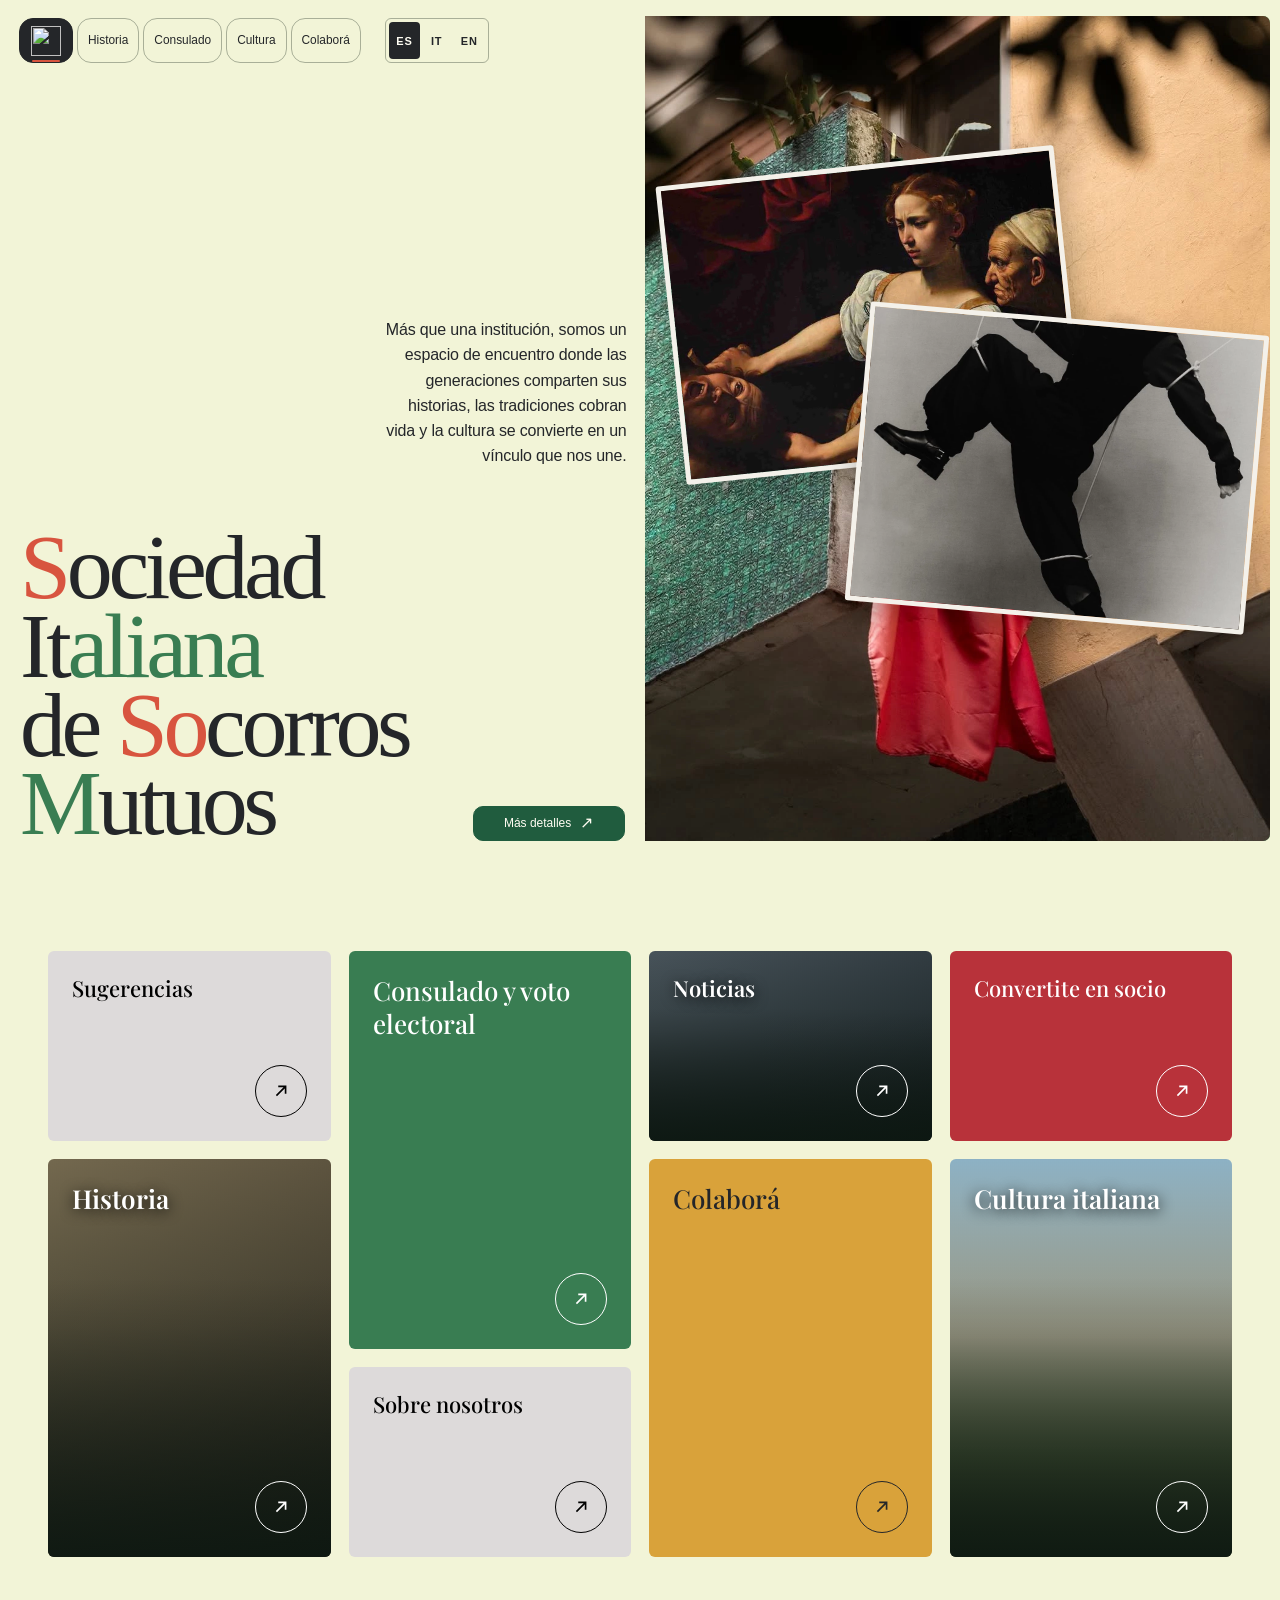
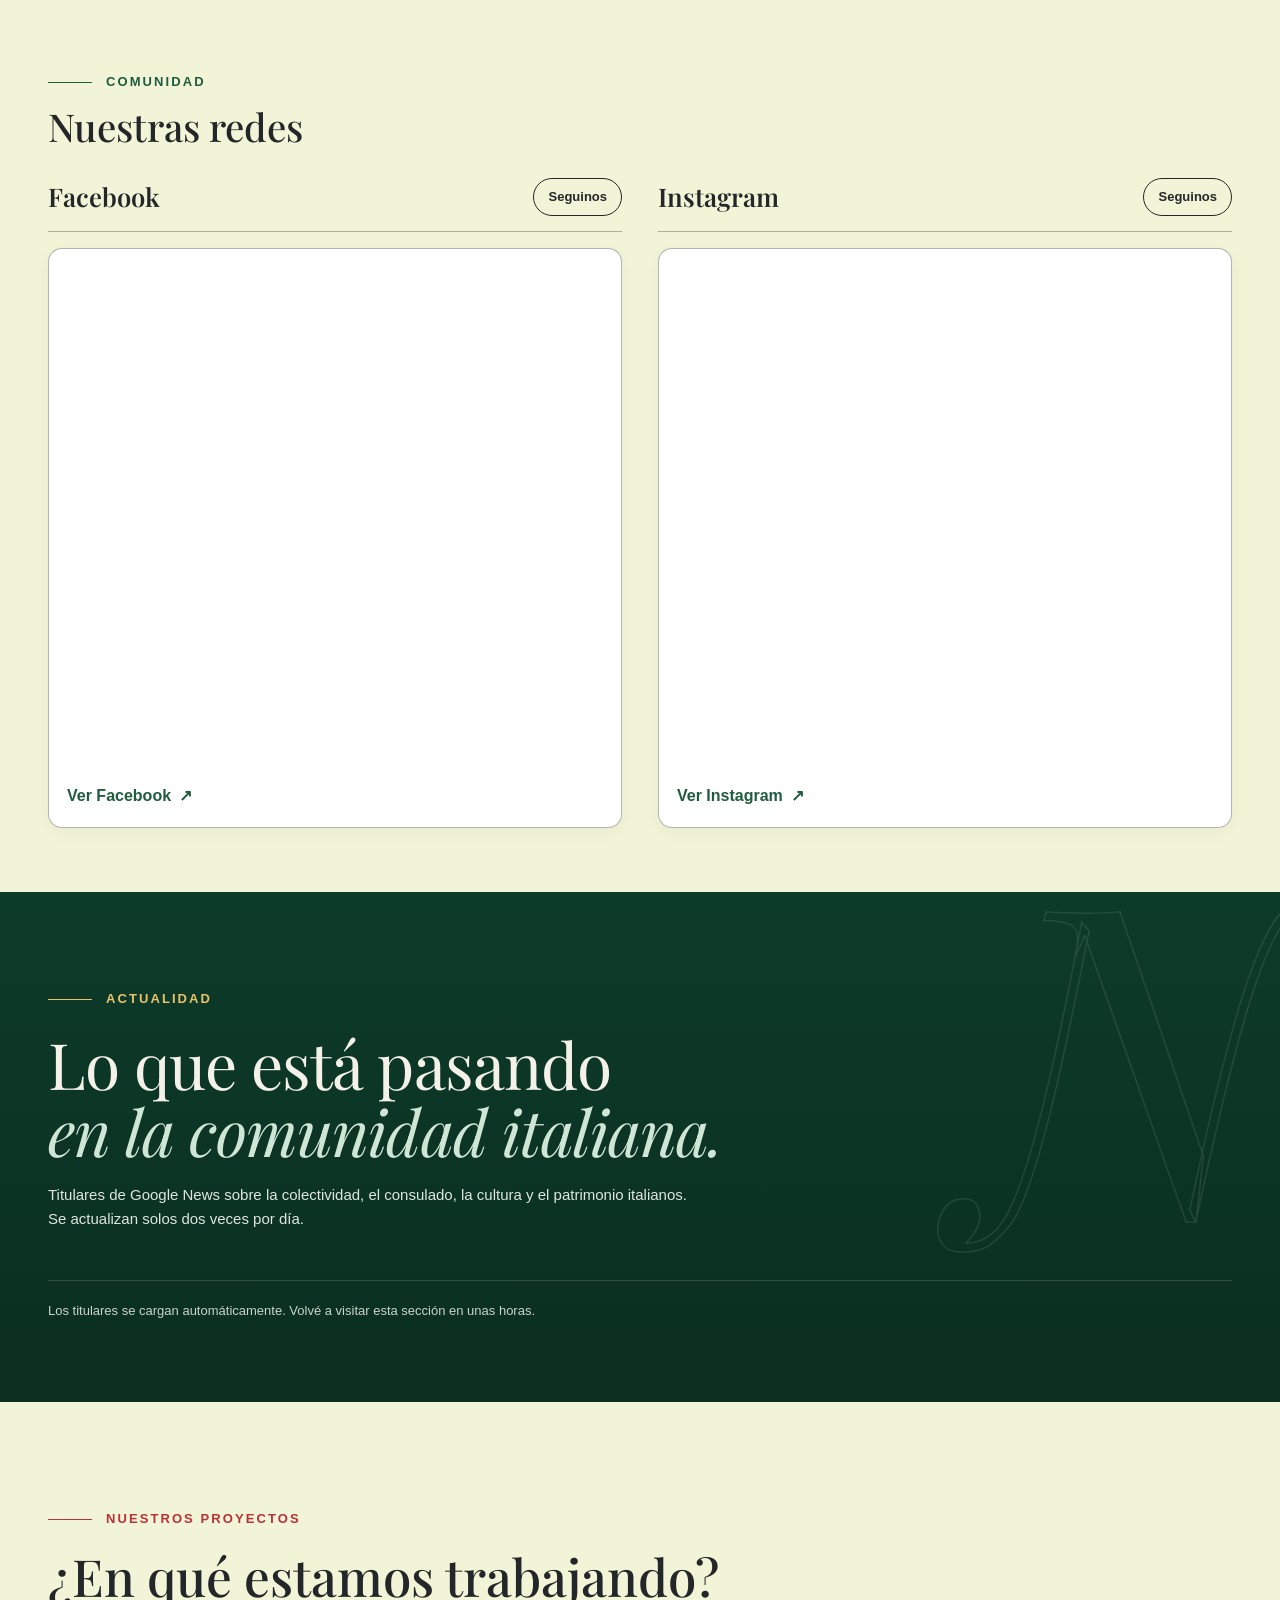
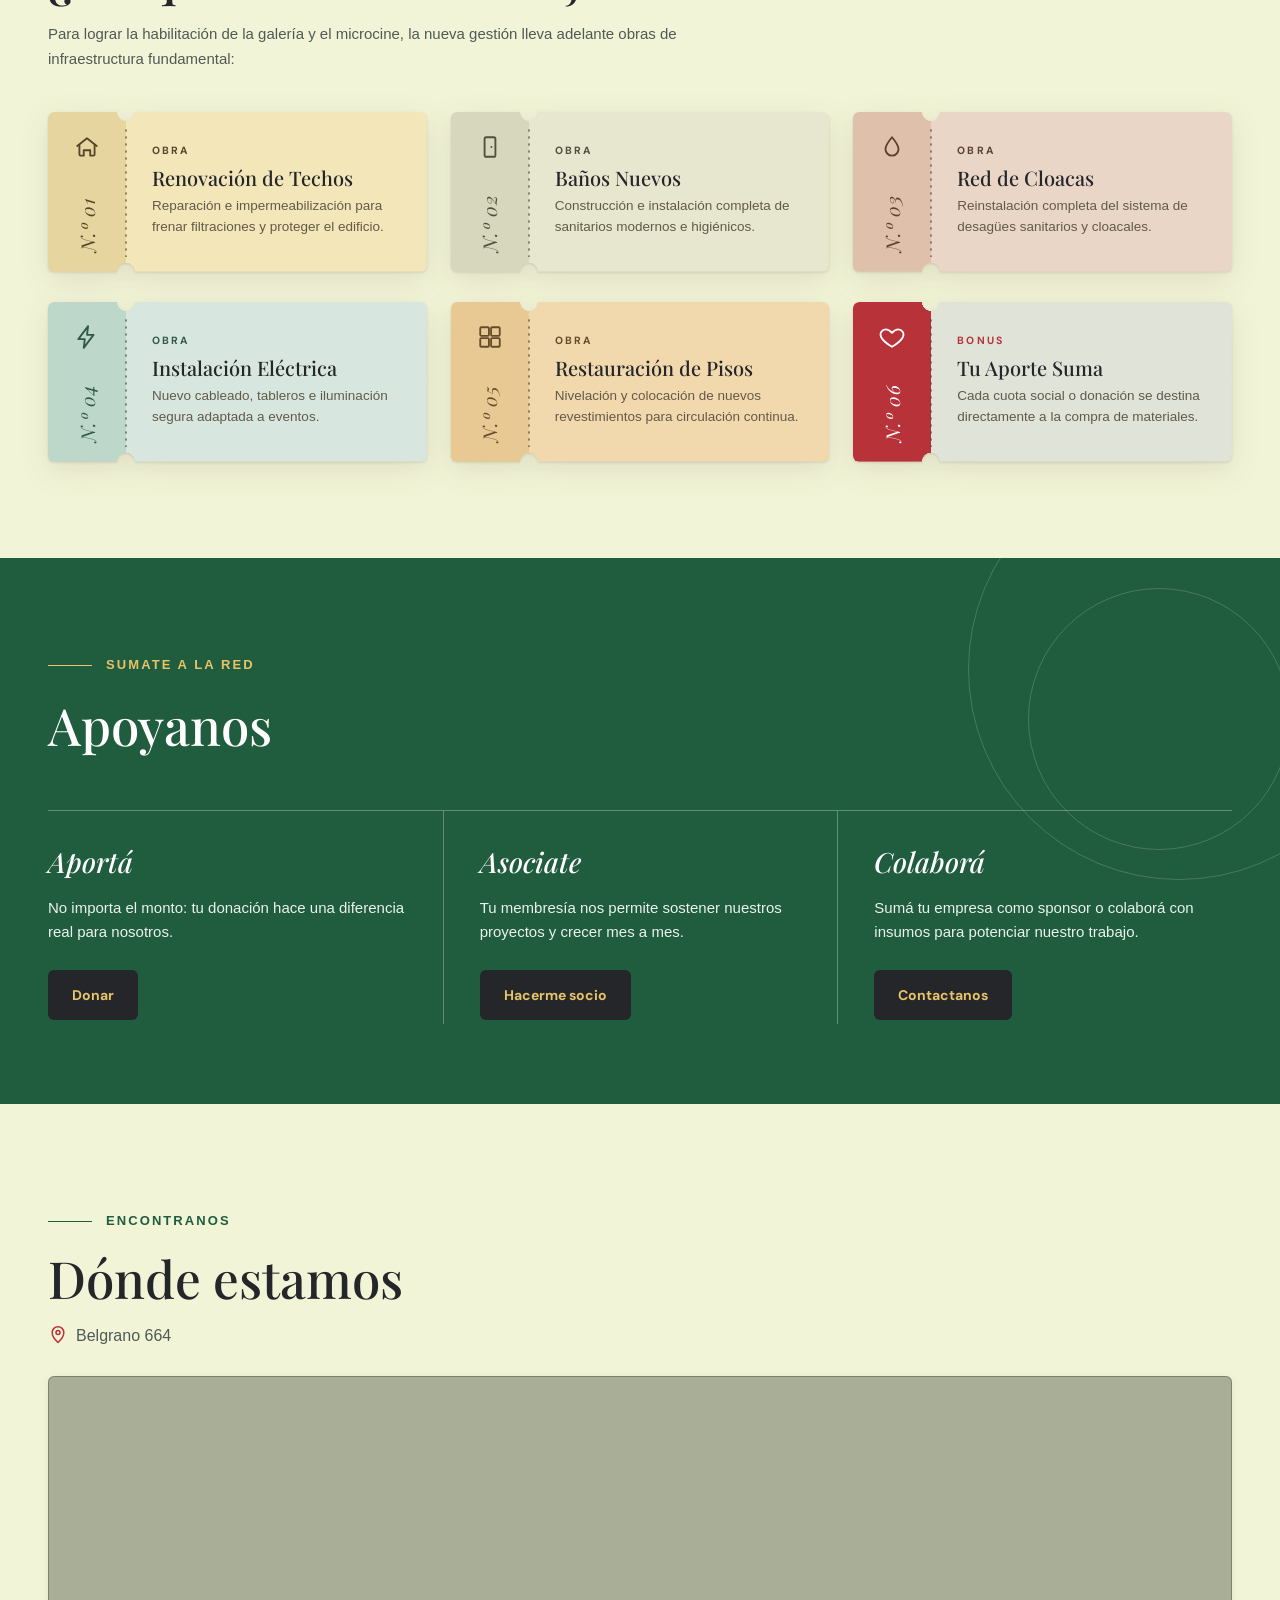
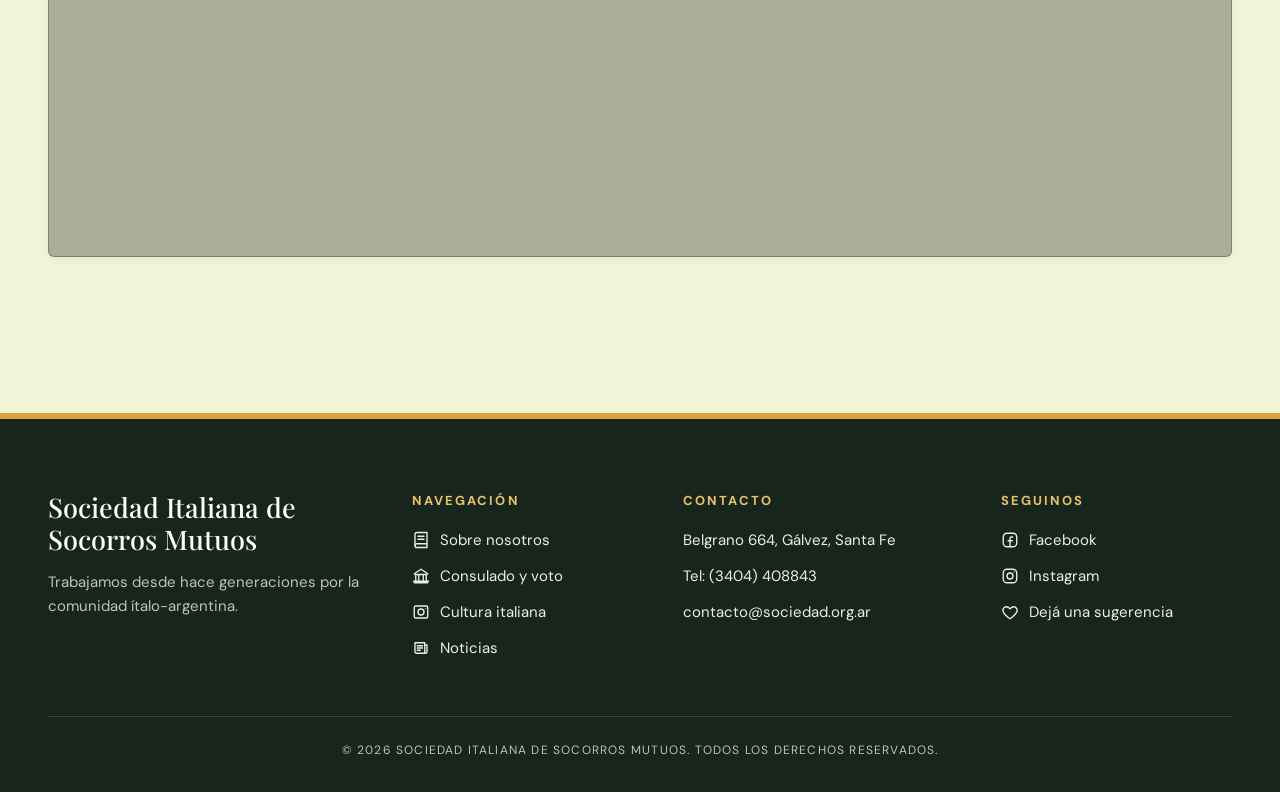
==== commit cede7b82: "Cambios main" ====
--- a/index.html
+++ b/index.html
@@ -15,6 +15,730 @@
 <script src="script.js?v=2" defer></script>
 <script src="js/noticias.js" defer></script>
 <script src="js/noticias-portada.js" defer></script>
+
+<style id="ajuste-embeds-redes-sociales">
+  /* Ajuste exclusivo de los embeds de Facebook e Instagram. */
+  .social-columns {
+    display: grid;
+    grid-template-columns: repeat(2, minmax(0, 1fr));
+    align-items: stretch;
+    gap: clamp(20px, 3vw, 36px);
+  }
+  .social-panel { min-width: 0; display: flex; flex-direction: column; }
+  .social-embed {
+    box-sizing: border-box;
+    width: 100%;
+    min-width: 0;
+    min-height: 0;
+    padding: 0;
+    display: flex;
+    flex-direction: column;
+    align-items: stretch;
+    justify-content: flex-start;
+    overflow: hidden;
+  }
+  .social-embed iframe {
+    display: block;
+    box-sizing: border-box;
+    width: 100% !important;
+    max-width: none !important;
+    height: 520px;
+    flex: 0 0 520px;
+    border: 0;
+  }
+  .social-embed > a {
+    align-self: flex-start;
+    margin: 14px 18px 18px;
+  }
+  @media (max-width: 700px) {
+    .social-columns { grid-template-columns: minmax(0, 1fr); }
+    .social-embed iframe { height: 500px; flex-basis: 500px; }
+  }
+  /* Da un poco más de altura a la sección de proyectos sin alterar su diseño. */
+  .works { padding-bottom: 56px !important; }
+  /* Ajustes de portada .site-card para teléfonos y pantallas estrechas. */
+  @media (max-width: 760px) {
+    .site-card {
+      display: grid;
+      grid-template-columns: minmax(0, 1fr);
+      width: 100%;
+      height: auto;
+      min-height: 0;
+      padding: 10px 12px 18px;
+      gap: 14px;
+      overflow: visible;
+    }
+    .site-card .intro {
+      width: 100%;
+      min-width: 0;
+      min-height: 500px;
+      height: 500px;
+      overflow: visible;
+    }
+    .site-card .navigation {
+      left: 0;
+      right: 0;
+      top: 0;
+      max-width: 100%;
+      flex-wrap: wrap;
+      white-space: normal;
+      row-gap: 6px;
+    }
+    .site-card .description {
+      top: 27%;
+      right: 2px;
+      width: min(235px, 70%);
+      font-size: 13px;
+      line-height: 1.45;
+    }
+    .site-card .headline {
+      left: 0;
+      bottom: 48px;
+      max-width: 100%;
+      font-size: clamp(43px, 12.3vw, 64px);
+      line-height: .9;
+      letter-spacing: -2.5px;
+      white-space: nowrap;
+    }
+    .site-card .explore {
+      right: 0;
+      bottom: 0;
+      width: 142px;
+    }
+    .site-card .artwork {
+      width: 100%;
+      height: clamp(330px, 76vw, 470px);
+      min-height: 330px;
+      border-radius: 7px;
+      overflow: hidden;
+    }
+    .site-card .artwork .hero-main {
+      width: 100%;
+      height: 100%;
+      object-fit: cover;
+    }
+    .site-card .artwork .hero-float {
+      width: clamp(210px, 65vw, 290px);
+      height: clamp(135px, 40vw, 190px);
+      border-width: 4px;
+    }
+    .site-card .artwork .hero-float--top {
+      top: 10%;
+      left: 2%;
+    }
+    .site-card .artwork .hero-float--bottom {
+      right: 1%;
+      bottom: 12%;
+    }
+  }
+  @media (max-width: 390px) {
+    .site-card .intro { min-height: 470px; height: 470px; }
+    .site-card .description { top: 29%; width: 68%; font-size: 12px; }
+    .site-card .headline { font-size: clamp(39px, 11.7vw, 46px); letter-spacing: -2px; bottom: 46px; }
+    .site-card .artwork .hero-float { width: min(68vw, 250px); height: 145px; }
+  }
+
+  /* Portada mobile-first: imagen, título, descripción y acción en ese orden. */
+  @media (max-width: 760px) {
+    .site-card {
+      display: flex;
+      flex-direction: column;
+      gap: 0;
+      padding: 10px 14px 28px;
+      height: auto;
+      min-height: 0;
+      overflow: visible;
+    }
+    .site-card .artwork {
+      order: 0;
+      flex: none;
+      width: 100%;
+      height: clamp(250px, 70vw, 430px);
+      min-height: 0;
+      margin: 0 0 26px;
+      border-radius: 12px;
+      overflow: hidden;
+      isolation: isolate;
+    }
+    .site-card .artwork .hero-main {
+      width: 100%;
+      height: 100%;
+      object-fit: cover;
+      object-position: center;
+    }
+    .site-card .artwork .hero-float {
+      width: clamp(150px, 43vw, 250px);
+      height: clamp(105px, 31vw, 175px);
+      border-width: 3px;
+    }
+    .site-card .artwork .hero-float--top { top: 8%; left: 3%; }
+    .site-card .artwork .hero-float--bottom { right: 3%; bottom: 8%; }
+
+    .site-card .intro {
+      order: 1;
+      display: grid;
+      grid-template-columns: minmax(0, 1fr) auto;
+      grid-template-areas:
+        "nav nav"
+        "headline headline"
+        "description explore";
+      align-items: end;
+      column-gap: 16px;
+      row-gap: 18px;
+      width: 100%;
+      height: auto;
+      min-height: 0;
+      overflow: visible;
+      background: transparent;
+    }
+    .site-card .navigation {
+      grid-area: nav;
+      position: static;
+      display: flex;
+      flex-wrap: wrap;
+      align-items: center;
+      gap: 7px;
+      max-width: 100%;
+      margin: 0 0 2px;
+      white-space: normal;
+    }
+    .site-card .headline {
+      grid-area: headline;
+      position: static;
+      max-width: 100%;
+      font-size: clamp(42px, 10.8vw, 68px);
+      line-height: .94;
+      letter-spacing: -.045em;
+      white-space: normal;
+      overflow-wrap: normal;
+    }
+    .site-card .description {
+      grid-area: description;
+      position: static;
+      width: auto;
+      max-width: 42ch;
+      margin: 0;
+      font-size: clamp(14px, 3.8vw, 16px);
+      line-height: 1.6;
+      text-align: left;
+      letter-spacing: 0;
+      text-wrap: pretty;
+    }
+    .site-card .explore {
+      grid-area: explore;
+      position: static;
+      justify-self: end;
+      align-self: center;
+      width: auto;
+      min-width: 132px;
+      height: 44px;
+      padding: 0 15px;
+      white-space: nowrap;
+    }
+  }
+  @media (max-width: 430px) {
+    .site-card { padding-inline: 12px; }
+    .site-card .artwork { height: clamp(230px, 72vw, 310px); margin-bottom: 22px; }
+    .site-card .intro {
+      grid-template-columns: minmax(0, 1fr);
+      grid-template-areas: "nav" "headline" "description" "explore";
+      row-gap: 15px;
+    }
+    .site-card .headline { font-size: clamp(39px, 11.3vw, 52px); line-height: .98; }
+    .site-card .description { max-width: 100%; font-size: 14px; }
+    .site-card .explore { justify-self: start; margin-top: 1px; }
+    .site-card .artwork .hero-float { width: min(62vw, 220px); height: clamp(105px, 34vw, 140px); }
+  }
+  @media (prefers-reduced-motion: reduce) {
+    .site-card .artwork .hero-float { transition: none !important; }
+  }
+
+  /* Orden final mobile-first: navegación, imagen, título, descripción y botón. */
+  @media (max-width: 760px) {
+    .site-card {
+      display: flex;
+      flex-direction: column;
+      align-items: stretch;
+      gap: 0;
+      padding: 12px 16px 30px;
+      height: auto;
+      min-height: 0;
+      overflow: visible;
+    }
+    .site-card .intro { display: contents; }
+    .site-card .navigation {
+      order: 0;
+      position: relative;
+      inset: auto;
+      width: 100%;
+      max-width: 100%;
+      margin: 0 0 18px;
+      display: flex;
+      flex-wrap: wrap;
+      align-items: center;
+      justify-content: flex-start;
+      gap: 7px;
+      white-space: normal;
+    }
+    .site-card .artwork {
+      order: 1;
+      flex: none;
+      width: 100%;
+      height: clamp(230px, 68vw, 390px);
+      min-height: 0;
+      margin: 0 0 26px;
+      border-radius: 12px;
+      overflow: hidden;
+      isolation: isolate;
+    }
+    .site-card .artwork .hero-main {
+      display: block;
+      width: 100%;
+      height: 100%;
+      object-fit: cover;
+      object-position: center;
+    }
+    .site-card .artwork .hero-float {
+      width: clamp(135px, 40vw, 230px);
+      height: clamp(95px, 29vw, 160px);
+      border-width: 3px;
+    }
+    .site-card .artwork .hero-float--top { top: 7%; left: 3%; }
+    .site-card .artwork .hero-float--bottom { right: 3%; bottom: 7%; }
+    .site-card .headline {
+      order: 2;
+      position: static;
+      width: 100%;
+      max-width: 100%;
+      margin: 0 0 18px;
+      font-size: clamp(36px, 8.8vw, 62px);
+      line-height: .98;
+      letter-spacing: -.045em;
+      text-align: center;
+      white-space: normal;
+      overflow-wrap: anywhere;
+      text-wrap: balance;
+    }
+    .site-card .description {
+      order: 3;
+      position: static;
+      width: 100%;
+      max-width: 58ch;
+      margin: 0 auto 20px;
+      font-size: clamp(14px, 3.8vw, 16px);
+      line-height: 1.65;
+      text-align: center;
+      letter-spacing: 0;
+      text-wrap: pretty;
+    }
+    .site-card .explore {
+      order: 4;
+      position: static;
+      align-self: center;
+      justify-self: auto;
+      display: inline-flex;
+      align-items: center;
+      justify-content: center;
+      gap: 14px;
+      width: fit-content;
+      min-width: 160px;
+      min-height: 46px;
+      height: auto;
+      margin: 0 auto;
+      padding: 12px 20px;
+      white-space: nowrap;
+    }
+  }
+  @media (max-width: 430px) {
+    .site-card { padding: 10px 12px 26px; }
+    .site-card .navigation { margin-bottom: 14px; }
+    .site-card .artwork { height: clamp(210px, 70vw, 300px); margin-bottom: 22px; }
+    .site-card .artwork .hero-float { width: min(60vw, 205px); height: clamp(95px, 31vw, 132px); }
+    .site-card .headline { font-size: clamp(34px, 9.5vw, 44px); margin-bottom: 14px; }
+    .site-card .description { font-size: 14px; margin-bottom: 18px; }
+  }
+
+  /* Ajustes visuales solicitados para la portada móvil. */
+  @media (max-width: 760px) {
+    .site-card .navigation {
+      width: 100%;
+      justify-content: flex-start;
+      padding-right: 0;
+    }
+    .site-card .navigation > .languages {
+      margin-left: auto !important;
+      margin-right: 0;
+      align-self: flex-start;
+      justify-self: end;
+      flex: 0 0 auto;
+    }
+    .site-card .artwork {
+      border-radius: 6px;
+    }
+    .site-card .headline {
+      text-align: left;
+      font-size: clamp(39px, 9.8vw, 58px);
+      letter-spacing: -.035em;
+      line-height: 1;
+      margin-left: 0;
+      margin-right: 0;
+    }
+    .site-card .explore {
+      align-self: flex-end;
+      margin-left: auto;
+      margin-right: 2px;
+    }
+  }
+  @media (max-width: 430px) {
+    .site-card .headline {
+      font-size: clamp(37px, 10vw, 46px);
+    }
+    .site-card .explore { margin-right: 1px; }
+  }
+
+  /* Portada renovada: navegación, título amplio, descripción y botón sobre una imagen de fondo. */
+  .site-card {
+    position: relative;
+    isolation: isolate;
+    display: flex !important;
+    flex-direction: column !important;
+    align-items: stretch;
+    justify-content: flex-start;
+    gap: clamp(22px, 4vh, 42px) !important;
+    width: 100%;
+    height: auto !important;
+    min-height: clamp(680px, 96svh, 980px) !important;
+    padding: clamp(18px, 4vw, 54px) clamp(18px, 5vw, 72px) clamp(28px, 5vw, 64px) !important;
+    overflow: hidden !important;
+    background-color: #17231d !important;
+    background-image: url("img/cosmos_84277699.webp") !important;
+    background-position: center;
+    background-size: cover;
+    background-repeat: no-repeat;
+  }
+  .site-card::before {
+    content: "";
+    position: absolute;
+    inset: 0;
+    z-index: 0;
+    background: linear-gradient(90deg, rgba(10,24,17,.76) 0%, rgba(10,24,17,.52) 54%, rgba(10,24,17,.28) 100%), linear-gradient(0deg, rgba(10,24,17,.38), transparent 55%);
+    pointer-events: none;
+  }
+  .site-card > .intro { display: contents !important; }
+  .site-card > .artwork { display: none !important; }
+  .site-card .navigation,
+  .site-card .headline,
+  .site-card .description,
+  .site-card .explore {
+    position: relative !important;
+    inset: auto !important;
+    z-index: 1;
+    box-sizing: border-box;
+  }
+  .site-card .navigation {
+    order: 0;
+    display: flex !important;
+    align-items: center;
+    justify-content: flex-start;
+    flex-wrap: wrap;
+    gap: 8px 12px;
+    width: 100%;
+    max-width: 100%;
+    min-width: 0;
+    margin: 0 0 clamp(12px, 2vh, 24px) !important;
+    padding: 0;
+    white-space: normal;
+  }
+  .site-card .navigation > .languages {
+    margin-left: auto !important;
+    margin-right: 0 !important;
+    flex: 0 0 auto;
+  }
+  .site-card .headline {
+    order: 1;
+    display: block;
+    width: 100%;
+    max-width: none;
+    margin: 0 !important;
+    color: #fff;
+    font-size: clamp(44px, 7.2vw, 94px) !important;
+    line-height: .98 !important;
+    letter-spacing: -.045em !important;
+    text-align: left !important;
+    white-space: normal !important;
+    overflow-wrap: anywhere;
+    text-wrap: balance;
+    text-shadow: 0 2px 24px rgba(0,0,0,.18);
+  }
+  .site-card .headline .ink { color: #fff; }
+  .site-card .description {
+    order: 2;
+    display: block;
+    width: 100%;
+    max-width: 62ch;
+    margin: 0 !important;
+    color: rgba(255,255,255,.94);
+    font-size: clamp(15px, 1.45vw, 19px) !important;
+    line-height: 1.7 !important;
+    letter-spacing: 0 !important;
+    text-align: left !important;
+    text-wrap: pretty;
+  }
+  .site-card .explore {
+    order: 3;
+    display: inline-flex !important;
+    align-self: flex-end;
+    align-items: center;
+    justify-content: center;
+    gap: 9px;
+    width: auto !important;
+    min-width: 0 !important;
+    min-height: 38px !important;
+    height: auto !important;
+    margin: 0 0 0 auto !important;
+    padding: 9px 15px !important;
+    border-radius: 3px;
+    font-size: 13px !important;
+    line-height: 1.2;
+    white-space: nowrap;
+  }
+  .site-card .explore .arrow { font-size: 16px; }
+  @media (min-width: 761px) {
+    .site-card { gap: clamp(22px, 3.5vh, 38px) !important; }
+    .site-card .navigation { margin-bottom: clamp(28px, 5vh, 60px) !important; }
+    .site-card .headline { max-width: 100%; }
+  }
+  @media (max-width: 760px) {
+    .site-card {
+      min-height: max(640px, 92svh) !important;
+      padding: 14px 18px 28px !important;
+      gap: 0 !important;
+      background-position: 58% center;
+    }
+    .site-card::before {
+      background: linear-gradient(180deg, rgba(10,24,17,.62) 0%, rgba(10,24,17,.55) 48%, rgba(10,24,17,.76) 100%);
+    }
+    .site-card .navigation {
+      margin-bottom: clamp(38px, 7vh, 68px) !important;
+      column-gap: 8px;
+      row-gap: 8px;
+    }
+    .site-card .headline {
+      font-size: clamp(42px, 10.4vw, 70px) !important;
+      line-height: 1 !important;
+      letter-spacing: -.04em !important;
+      margin-bottom: 22px !important;
+    }
+    .site-card .description {
+      max-width: 58ch;
+      font-size: clamp(15px, 4vw, 17px) !important;
+      line-height: 1.65 !important;
+      margin-bottom: 20px !important;
+    }
+    .site-card .explore {
+      align-self: flex-start;
+      margin-left: 0 !important;
+      padding: 8px 13px !important;
+      min-height: 36px !important;
+      font-size: 12px !important;
+    }
+  }
+  @media (max-width: 390px) {
+    .site-card { padding-inline: 14px !important; min-height: max(610px, 92svh) !important; }
+    .site-card .navigation { margin-bottom: 34px !important; }
+    .site-card .headline { font-size: clamp(38px, 10.2vw, 44px) !important; }
+    .site-card .description { font-size: 14px !important; }
+  }
+
+
+  /* Ajustes solicitados: solo móviles. En escritorio se recupera la portada original. */
+  @media (max-width: 760px) {
+    .site-card .headline {
+      font-size: clamp(44px, 11.2vw, 74px) !important;
+      line-height: 1.04 !important;
+      letter-spacing: -.035em !important;
+      text-align: justify !important;
+      text-align-last: justify;
+      margin: 0 0 clamp(26px, 6vw, 38px) !important;
+      width: 100% !important;
+    }
+    .site-card .description {
+      margin: 0 0 22px !important;
+    }
+    .site-card .explore {
+      align-self: flex-end !important;
+      justify-self: end !important;
+      margin-left: auto !important;
+      margin-right: 0 !important;
+    }
+  }
+  @media (max-width: 390px) {
+    .site-card .headline {
+      font-size: clamp(38px, 10.6vw, 46px) !important;
+      margin-bottom: 25px !important;
+    }
+    .site-card .description { margin-bottom: 20px !important; }
+  }
+
+  /* En PC/tableta grande, mantener el diseño original de dos columnas. */
+  @media (min-width: 761px) {
+    .site-card {
+      width: 100% !important;
+      height: 95svh !important;
+      min-height: 540px !important;
+      display: grid !important;
+      grid-template-columns: minmax(0, 50.6fr) minmax(0, 49.4fr) !important;
+      gap: 0 !important;
+      padding: 16px 10px 14px 4px !important;
+      overflow: hidden !important;
+      background: var(--ivory) !important;
+      background-image: none !important;
+    }
+    .site-card::before { display: none !important; }
+    .site-card > .intro {
+      display: block !important;
+      position: relative !important;
+      min-width: 0 !important;
+      min-height: 0 !important;
+      background: var(--ivory) !important;
+    }
+    .site-card > .artwork {
+      display: block !important;
+      position: relative !important;
+      min-width: 0 !important;
+      min-height: 0 !important;
+      width: auto !important;
+      height: auto !important;
+      margin: 0 !important;
+      border-radius: 0 7px 7px 0 !important;
+      overflow: hidden !important;
+      background: #438052 !important;
+    }
+    .site-card .navigation {
+      position: absolute !important;
+      top: 2px !important;
+      left: 15px !important;
+      right: 10px !important;
+      width: auto !important;
+      margin: 0 !important;
+      padding: 0 !important;
+      display: flex !important;
+      flex-wrap: nowrap !important;
+      align-items: flex-start !important;
+      justify-content: flex-start !important;
+      gap: 4px !important;
+      white-space: nowrap !important;
+    }
+    .site-card .headline {
+      position: absolute !important;
+      left: 16px !important;
+      right: auto !important;
+      top: auto !important;
+      bottom: -2px !important;
+      width: auto !important;
+      max-width: none !important;
+      margin: 0 !important;
+      color: var(--ink) !important;
+      font-family: Georgia, "Times New Roman", serif !important;
+      font-size: clamp(58px, 7.8vw, 92px) !important;
+      font-weight: 400 !important;
+      letter-spacing: -4.4px !important;
+      line-height: .855 !important;
+      text-align: left !important;
+      text-align-last: auto !important;
+      white-space: nowrap !important;
+      text-shadow: none !important;
+    }
+    .site-card .headline .ink { color: var(--ink) !important; }
+    .site-card .description {
+      position: absolute !important;
+      top: 36.5% !important;
+      right: 18px !important;
+      left: auto !important;
+      width: min(250px, 49%) !important;
+      max-width: none !important;
+      margin: 0 !important;
+      color: var(--ink) !important;
+      font-size: clamp(12px, 1.35vw, 16px) !important;
+      line-height: 1.58 !important;
+      text-align: right !important;
+      letter-spacing: -.17px !important;
+    }
+    .site-card .explore {
+      position: absolute !important;
+      right: 20px !important;
+      left: auto !important;
+      top: auto !important;
+      bottom: 0 !important;
+      align-self: auto !important;
+      justify-self: auto !important;
+      width: 152px !important;
+      min-width: 0 !important;
+      height: 35px !important;
+      min-height: 0 !important;
+      margin: 0 !important;
+      padding: 0 !important;
+      border-radius: 10px !important;
+      font-size: 12px !important;
+    }
+  }
+
+</style>
+
+<style id="portada-titulo-grande-contenido-inferior-mobile">
+  /* Solo celulares: título protagonista y descripción/botón anclados al pie de la portada. */
+  @media (max-width: 760px) {
+    .site-card {
+      min-height: max(720px, 100svh) !important;
+      height: auto !important;
+      padding-top: 16px !important;
+      padding-bottom: max(28px, env(safe-area-inset-bottom)) !important;
+      display: flex !important;
+      flex-direction: column !important;
+      gap: 0 !important;
+    }
+    .site-card .navigation {
+      flex: 0 0 auto;
+      margin-bottom: clamp(34px, 7vh, 64px) !important;
+    }
+    .site-card .headline {
+      flex: 0 0 auto;
+      width: 100% !important;
+      font-size: clamp(54px, 14.2vw, 96px) !important;
+      line-height: .98 !important;
+      letter-spacing: -.045em !important;
+      margin: 0 !important;
+      text-align: justify !important;
+      text-align-last: justify !important;
+      overflow-wrap: normal !important;
+      text-wrap: balance;
+    }
+    .site-card .description {
+      flex: 0 0 auto;
+      margin: auto 0 18px !important;
+      padding-top: clamp(26px, 5vh, 48px) !important;
+      width: 100% !important;
+      max-width: 58ch !important;
+      font-size: clamp(15px, 4vw, 17px) !important;
+      line-height: 1.6 !important;
+      text-align: left !important;
+    }
+    .site-card .explore {
+      flex: 0 0 auto;
+      align-self: flex-end !important;
+      margin: 0 0 0 auto !important;
+      min-height: 35px !important;
+      padding: 7px 12px !important;
+      font-size: 12px !important;
+    }
+  }
+  @media (max-width: 390px) {
+    .site-card { min-height: max(700px, 100svh) !important; padding-inline: 14px !important; }
+    .site-card .headline { font-size: clamp(50px, 14vw, 62px) !important; }
+    .site-card .description { font-size: 14px !important; padding-top: 24px !important; }
+  }
+</style>
+
 </head>
 <body>
 
--- a/css/base.css
+++ b/css/base.css
@@ -33,17 +33,17 @@
 .menu-pestanas{display:flex; align-items:flex-start; gap:4px; white-space:nowrap}
 .nav-tab{
   position:relative; display:inline-flex; align-items:center; justify-content:center; gap:8px;
-  height:45px; min-width:0; padding:0 13px;
+  height:45px; min-width:0; padding:0 30px;
   border:1px solid var(--s-linea); border-radius:var(--s-radio); background:transparent; color:var(--s-tinta);
   font-family:inherit; font-size:clamp(10px,.85vw,12px); font-weight:450; line-height:1; text-decoration:none; cursor:pointer;
   transition:background-color .18s ease, color .18s ease, border-color .18s ease, transform .18s ease;
 }
 .nav-tab::after{content:""; position:absolute; left:12px; right:12px; bottom:0; height:2px; border-radius:2px; background:transparent}
-.nav-tab--inicio{flex:0 1 86px; min-width:54px; padding-inline:8px}
-.nav-tab--historia{flex:1 1 132px}
-.nav-tab--consulado{flex:1 1 148px}
-.nav-tab--cultura{flex:1 1 124px}
-.nav-tab--colabora{flex:1 1 140px; color:#fff; background-color:var(--s-rojo-oscuro); border-color:var(--s-rojo-oscuro); font-weight:650}
+.nav-tab--inicio{flex:0 1 100px; min-width:54px; padding-inline:8px}
+.nav-tab--historia{flex:1 1 200px}
+.nav-tab--consulado{flex:1 1 200px}
+.nav-tab--cultura{flex:1 1 200px}
+.nav-tab--colabora{flex:1 1 200px; color:#fff; background-color:var(--s-rojo-oscuro); border-color:var(--s-rojo-oscuro); font-weight:650}
 .nav-tab:hover{border-color:var(--s-verde); background:rgba(225,254,211,.48)}
 .nav-tab--colabora:not(.active):hover{border-color:#962830; background:#962830}
 .nav-tab:active{transform:translateY(1px)}
--- a/styles.css
+++ b/styles.css
@@ -949,7 +949,6 @@
   background-position: center;
   background-repeat: no-repeat;
 }
-<<<<<<< HEAD
 
 /* Selector de idioma dentro del menú, separado de Colaborá y sin invadir la imagen. */
 .navigation > .languages {
@@ -971,7 +970,6 @@
 
 /* =========================================================
    1. BOTÓN 'COLABORÁ' (:HOVER CORAL / ROJO CLARO)
-   ========================================================= */
 .nav-tab[data-section="colabora"] {
   background-color: var(--italian-red);
   color: #ffffff;
@@ -989,7 +987,6 @@
 
 /* =========================================================
    4. ALINEACIÓN UNIFORME DE ICONOS EN EL FOOTER
-   ========================================================= */
 .foot ul li {
   display: flex;
   align-items: center;
@@ -1018,5 +1015,15 @@
   text-decoration: underline;
   text-underline-offset: 4px;
 }
-=======
->>>>>>> d1e1199d6c3c23167d5c2fe7dc2f18416a1ba77d
+
+
+/* Ajustes finales del menú. También se duplican en index.html para evitar que
+   las hojas posteriores de la portada los sobrescriban. */
+.navigation { gap: 6px !important; }
+.navigation > .nav-tab { flex: 0 0 auto !important; min-width: 96px !important; padding-inline: 14px !important; }
+.navigation > .languages { position: relative !important; inset: auto !important; flex: 0 0 52px !important; margin-left: auto !important; margin-right: auto !important; }
+@media (max-width: 760px) {
+  .navigation { right: 6px !important; left: 8px !important; gap: 3px !important; }
+  .navigation > .nav-tab { min-width: 0 !important; padding-inline: 7px !important; font-size: 10px !important; }
+  .navigation > .languages { margin-left: 0 !important; margin-right: 0 !important; flex-basis: 48px !important; }
+}
